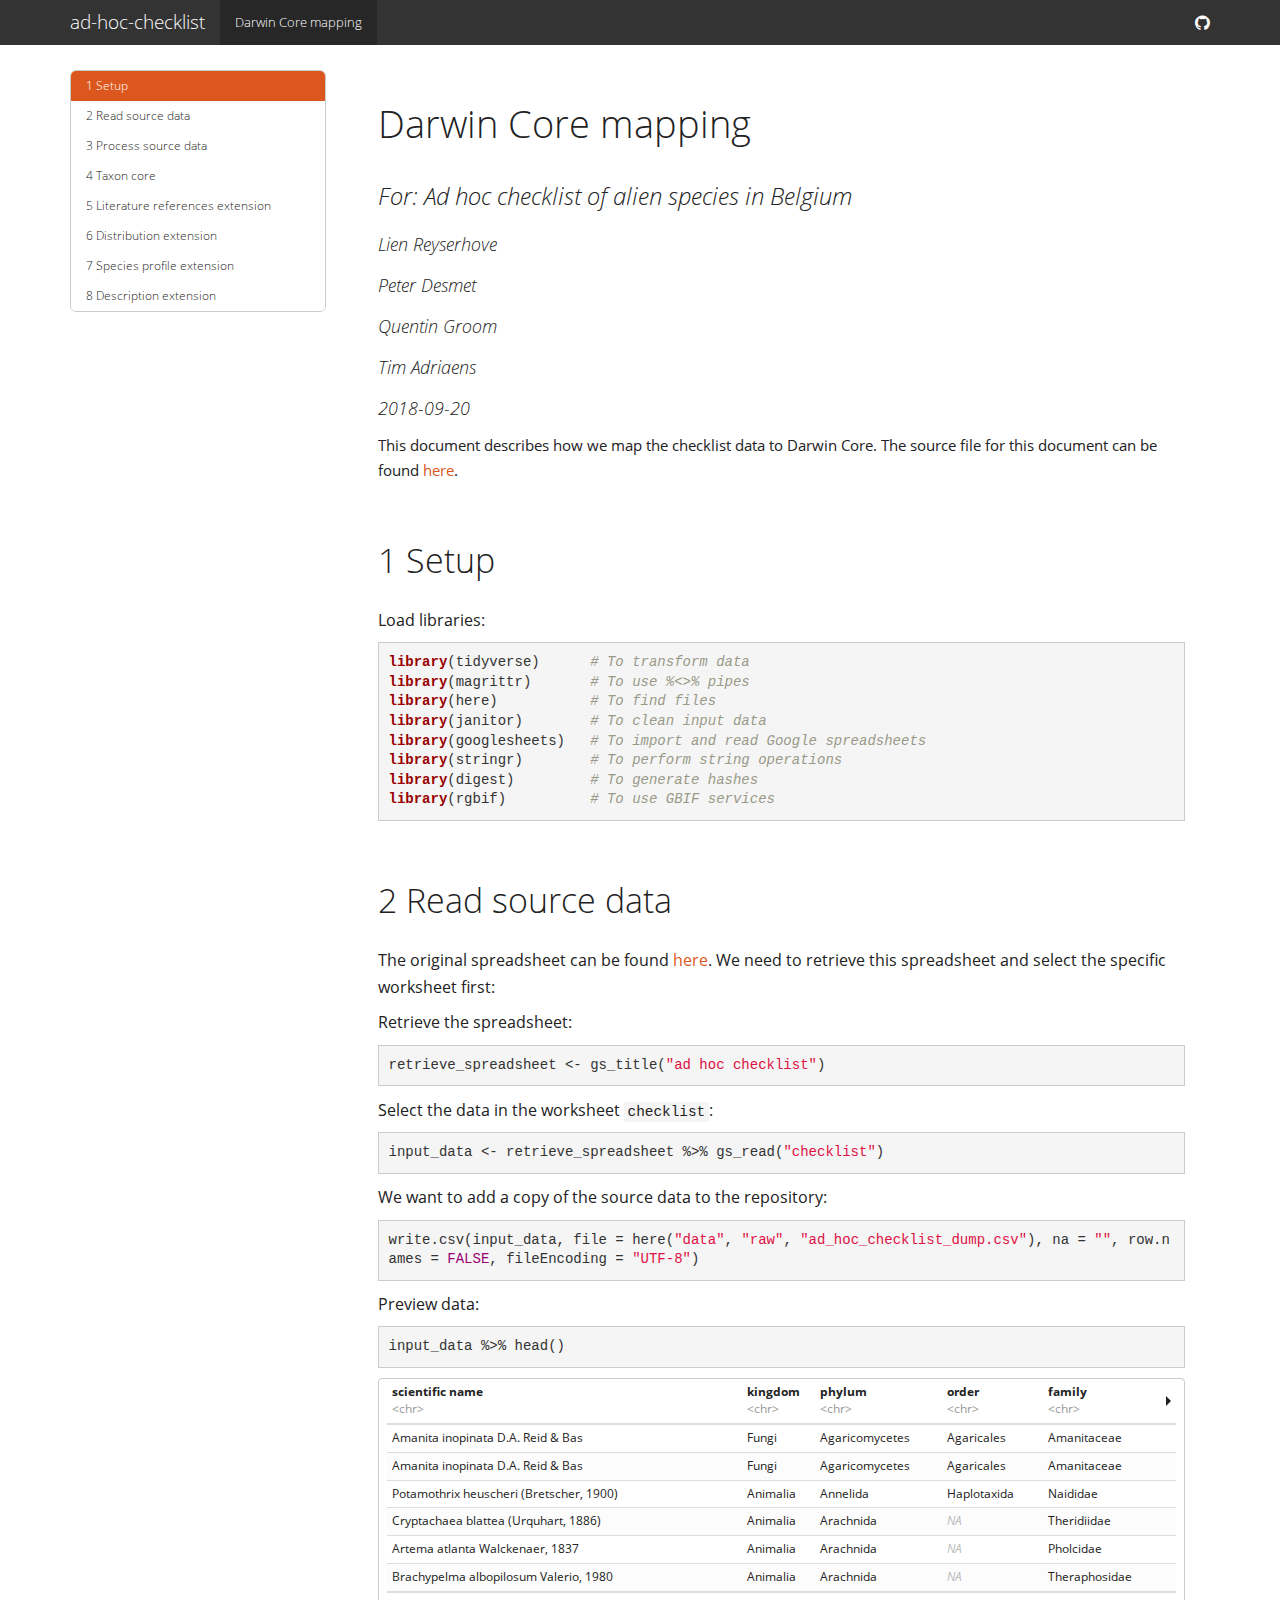
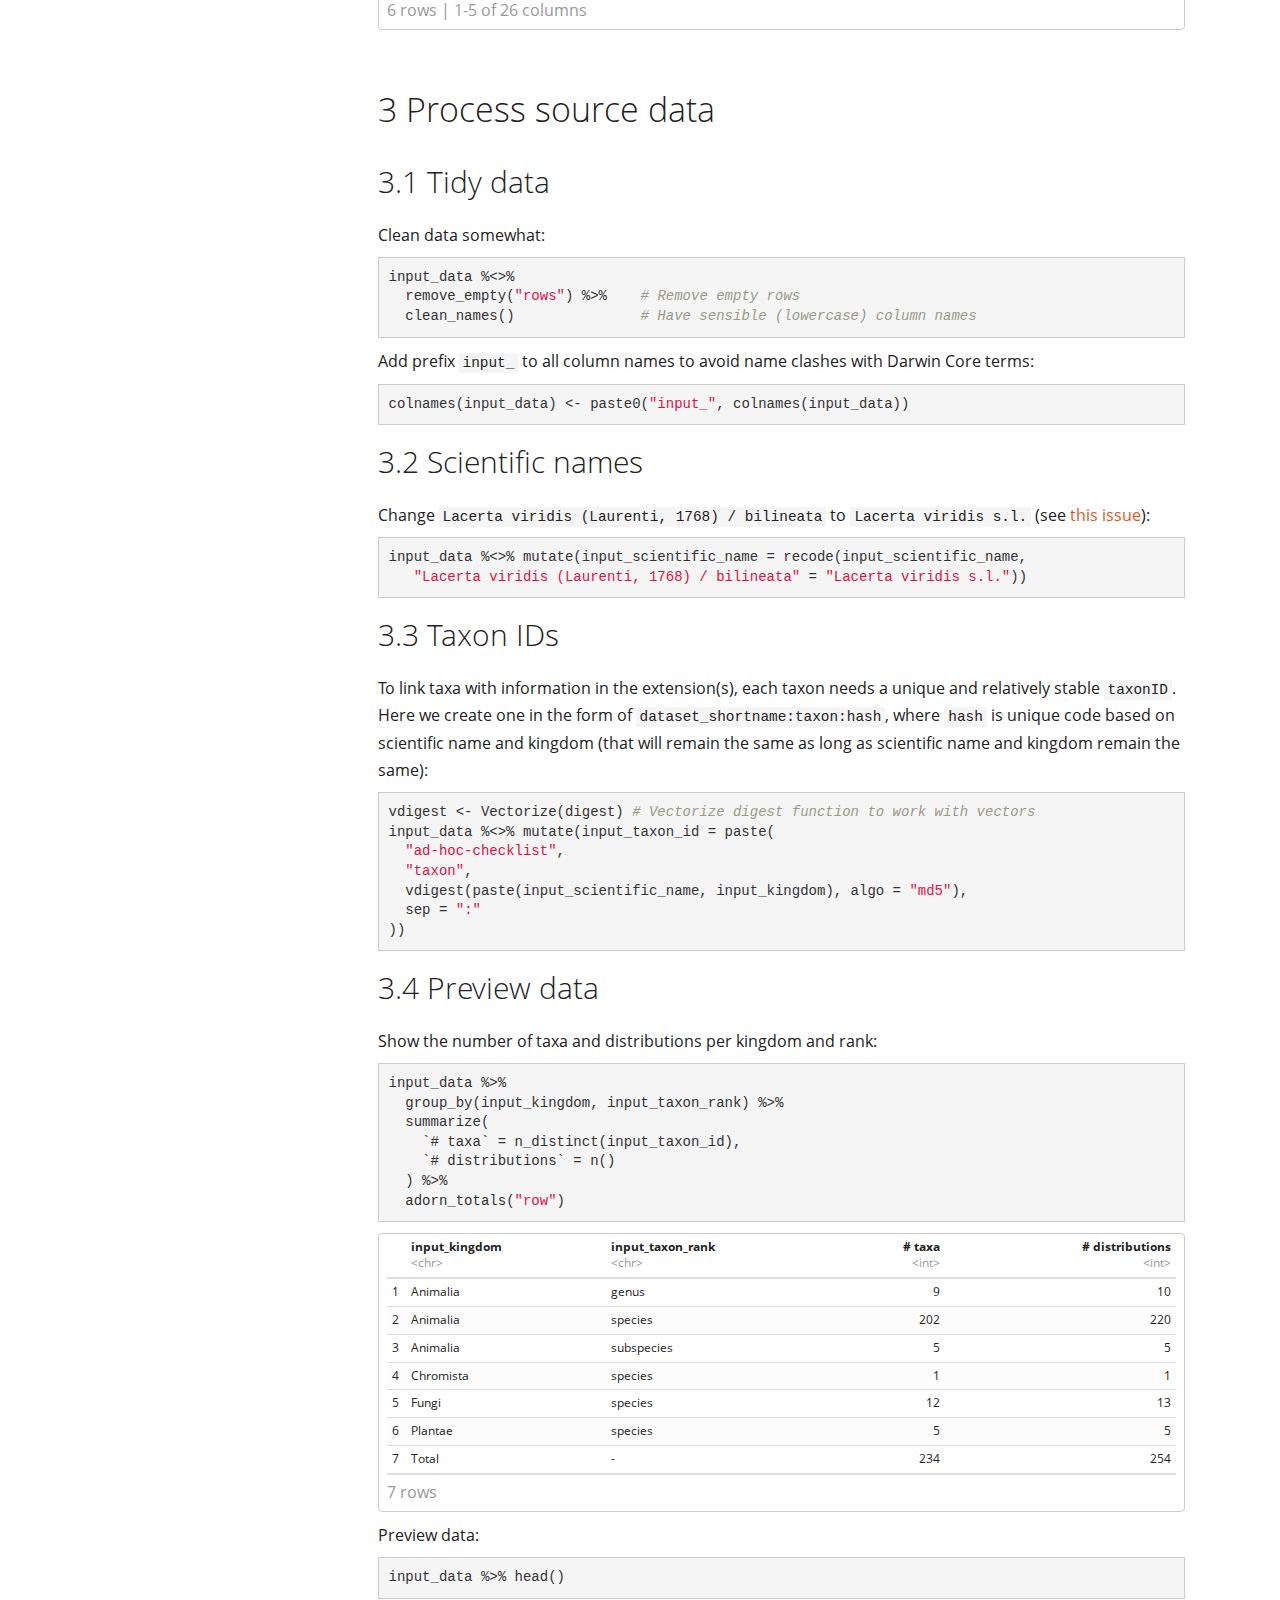
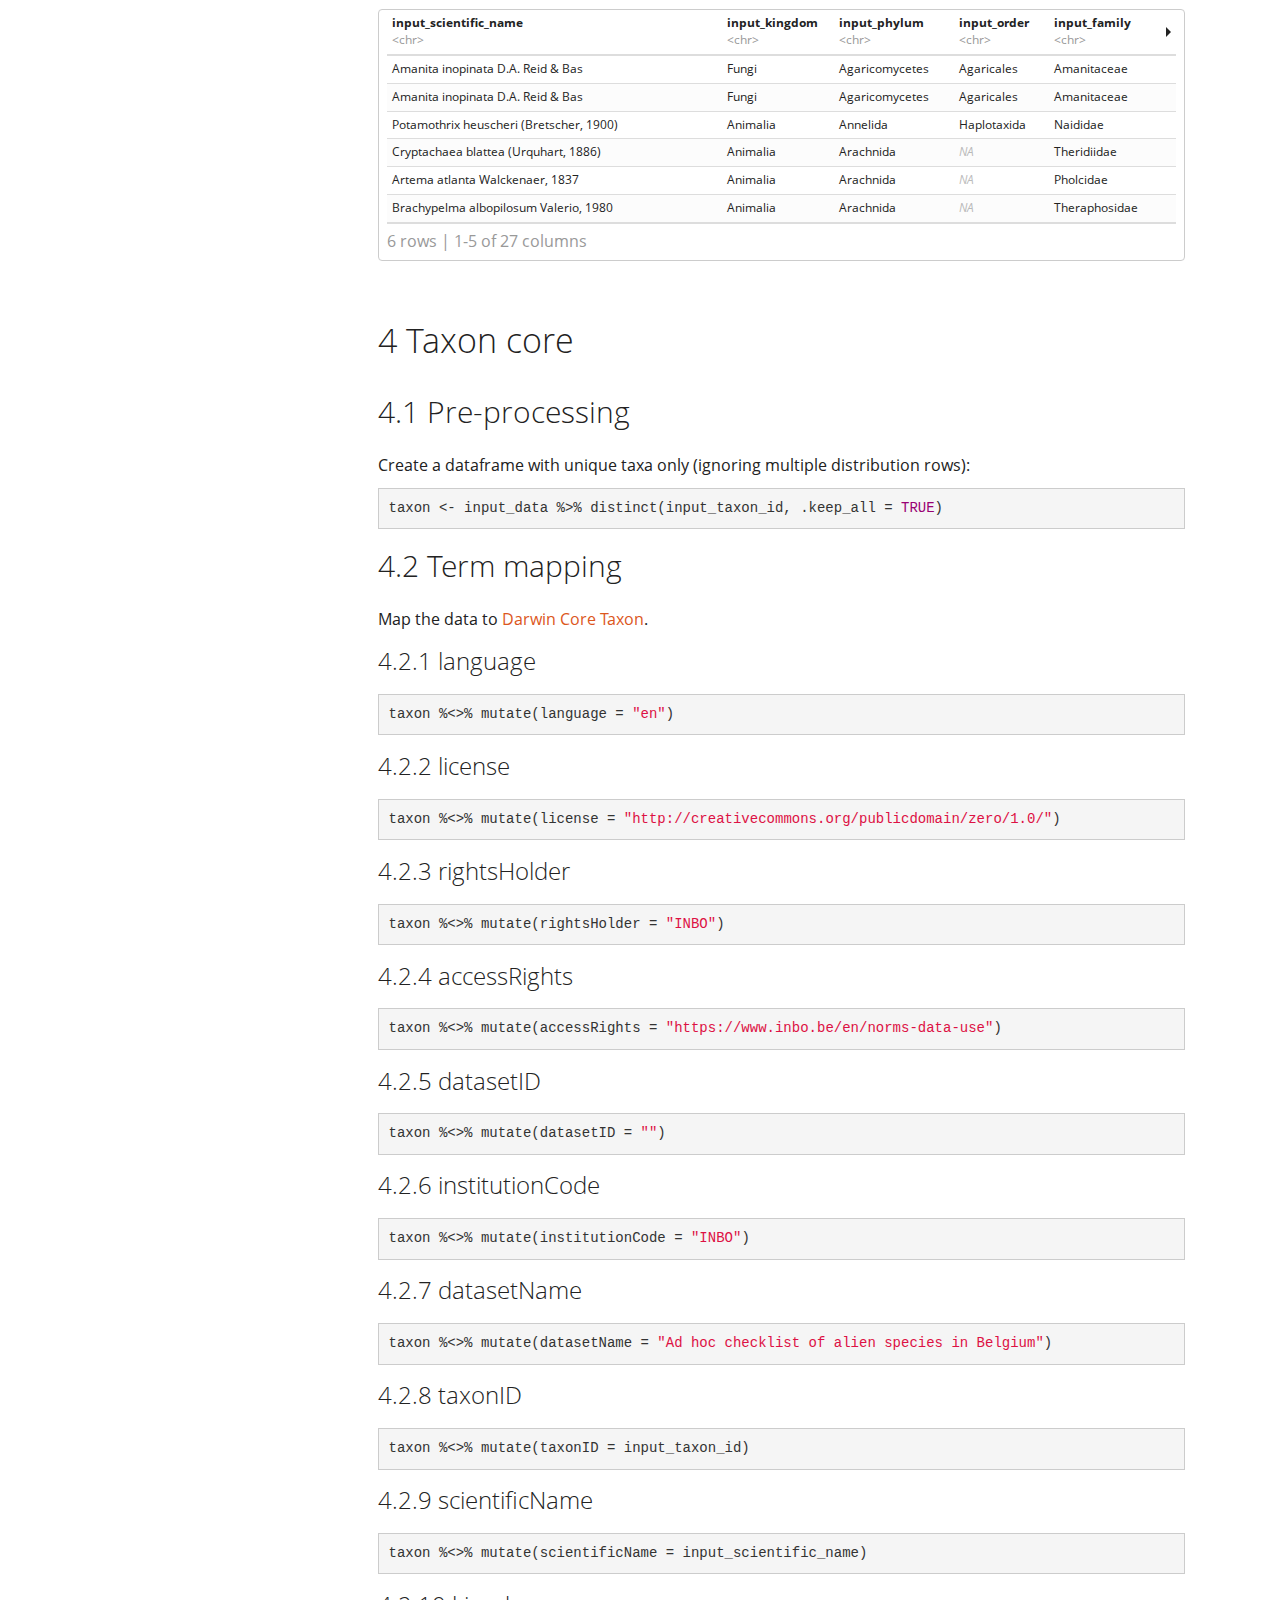
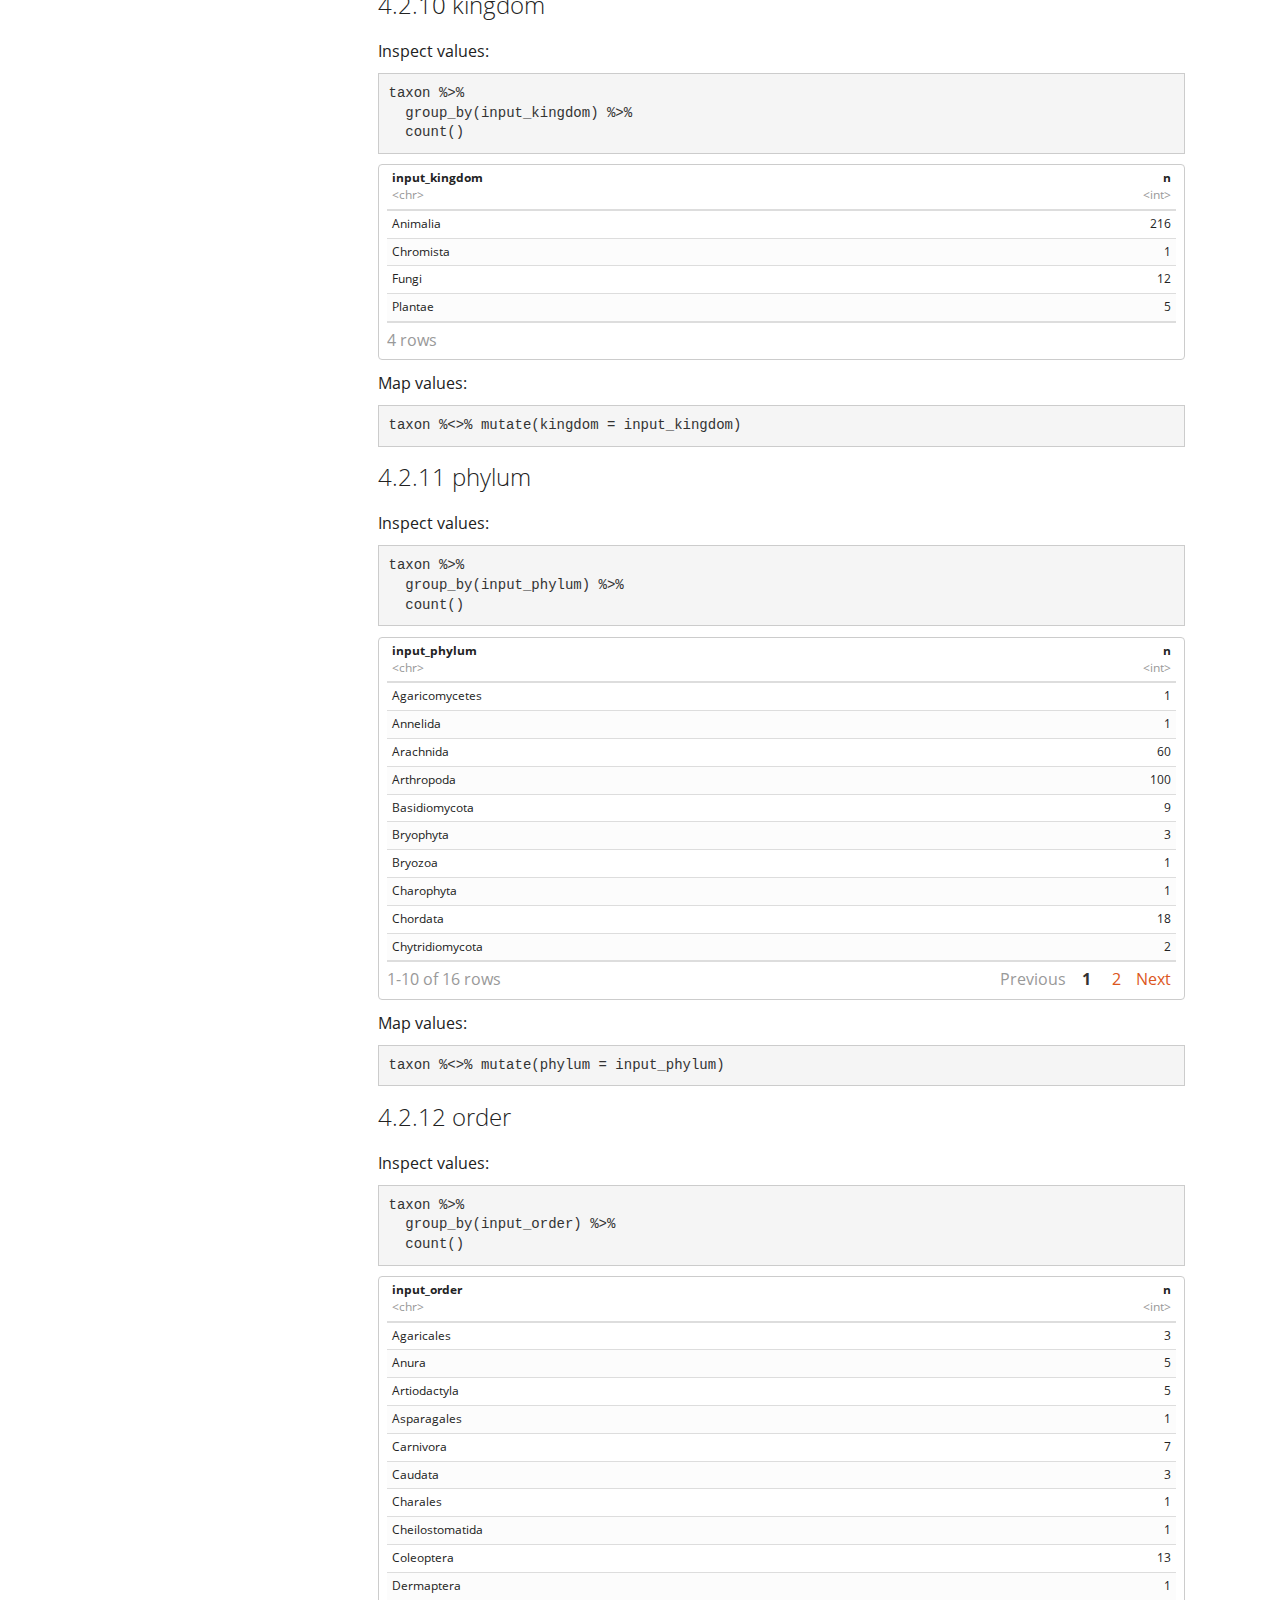
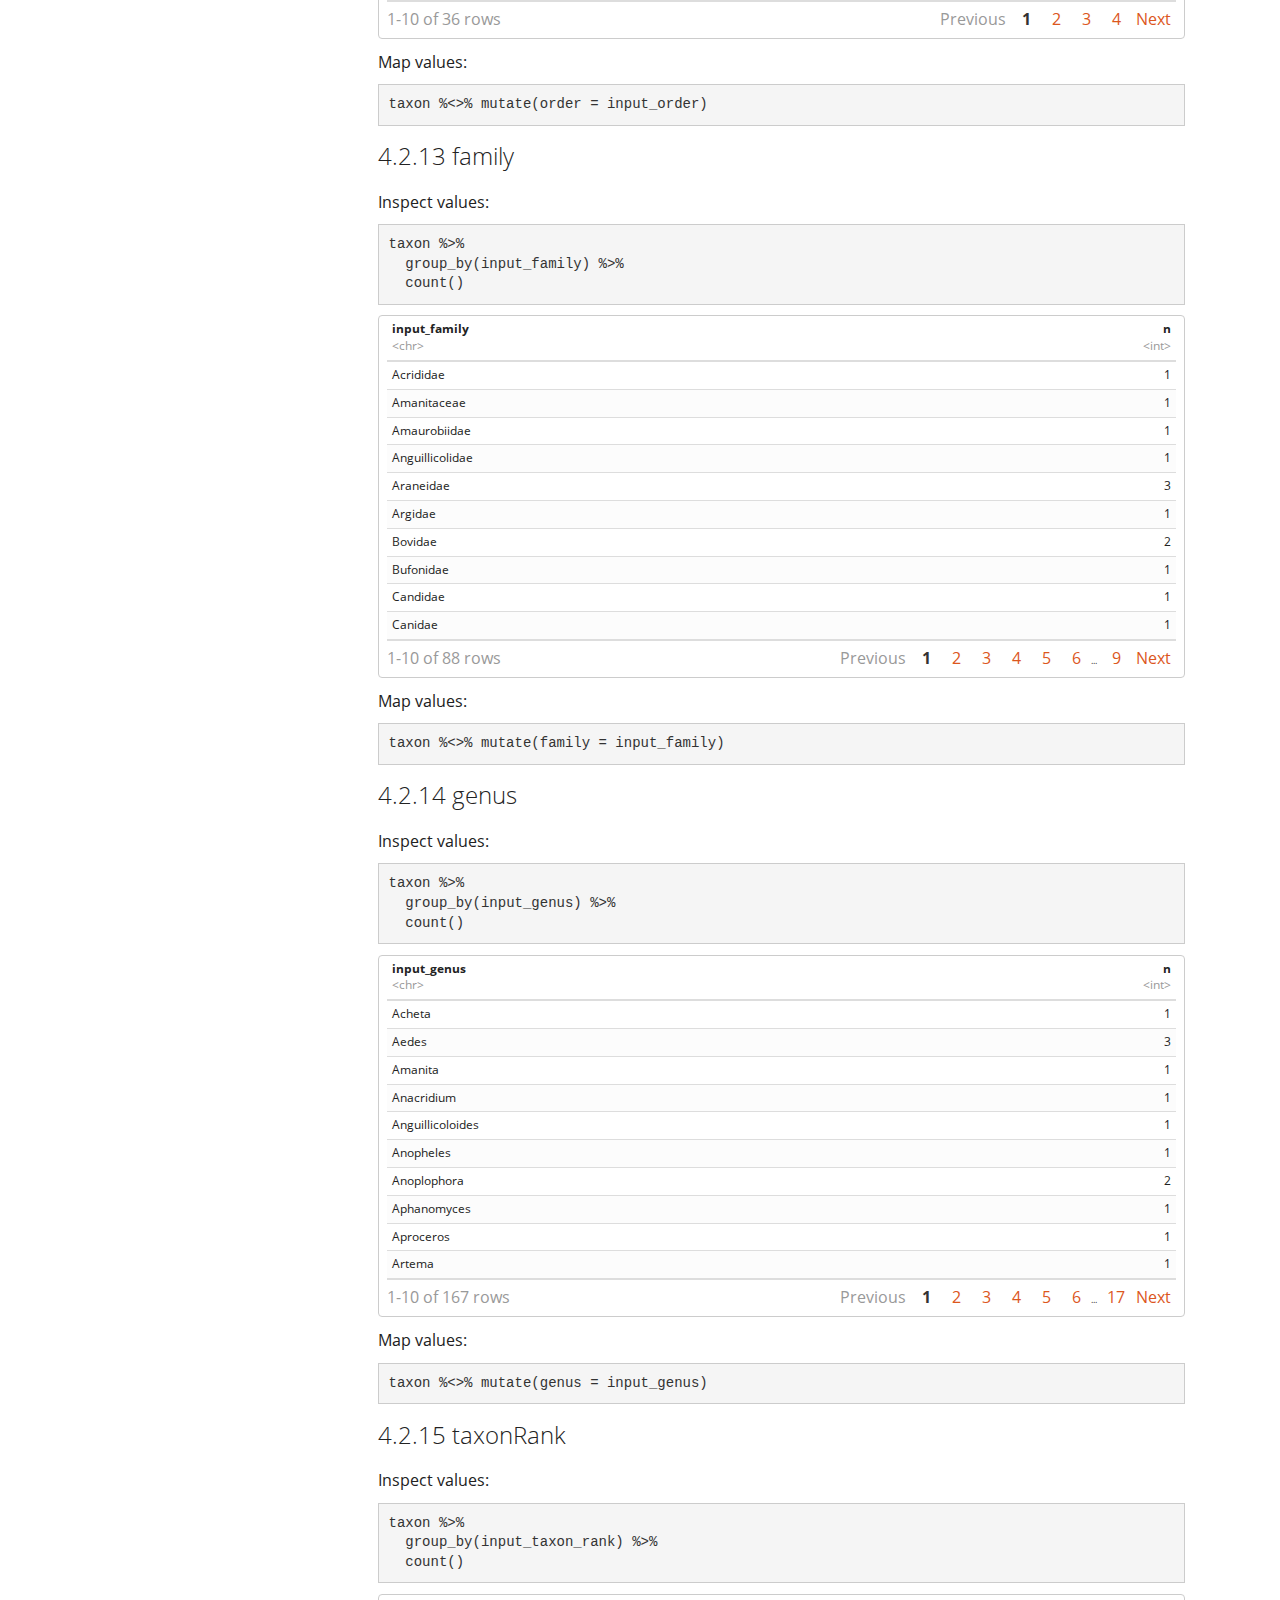
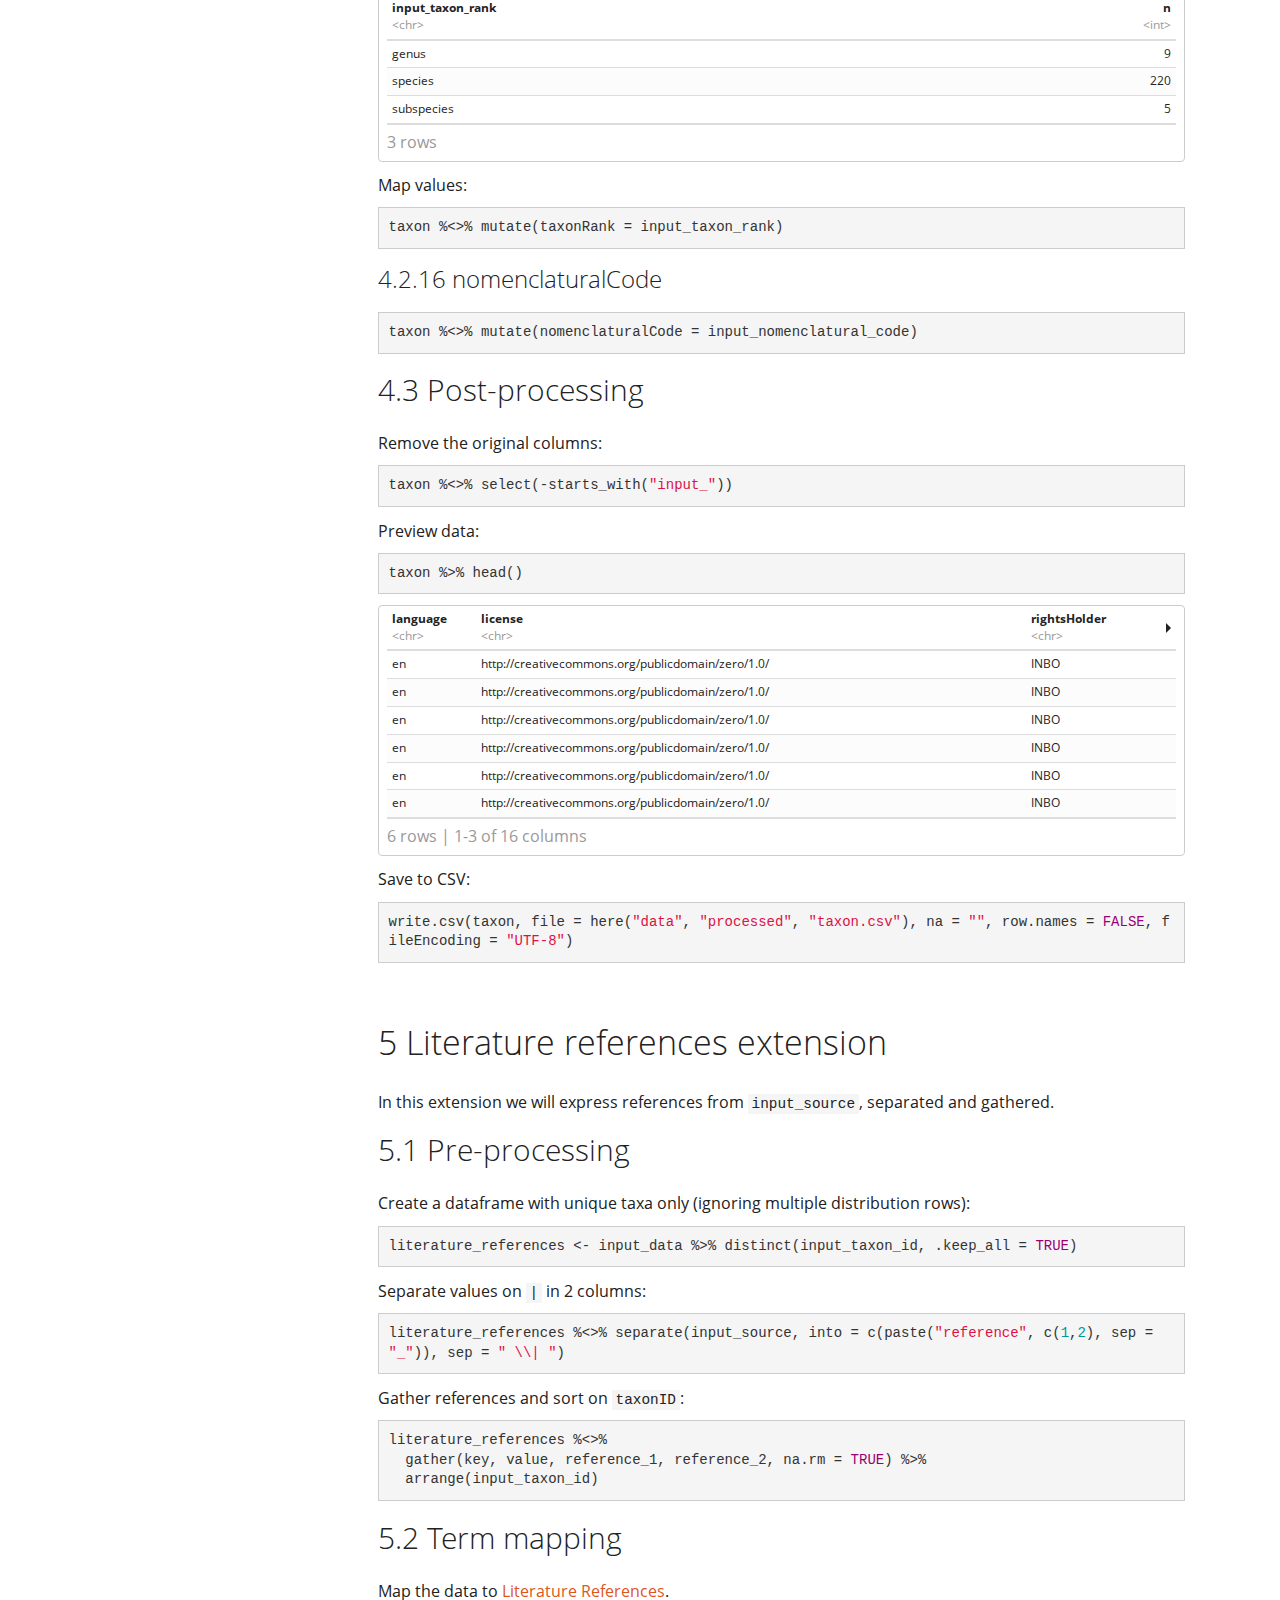
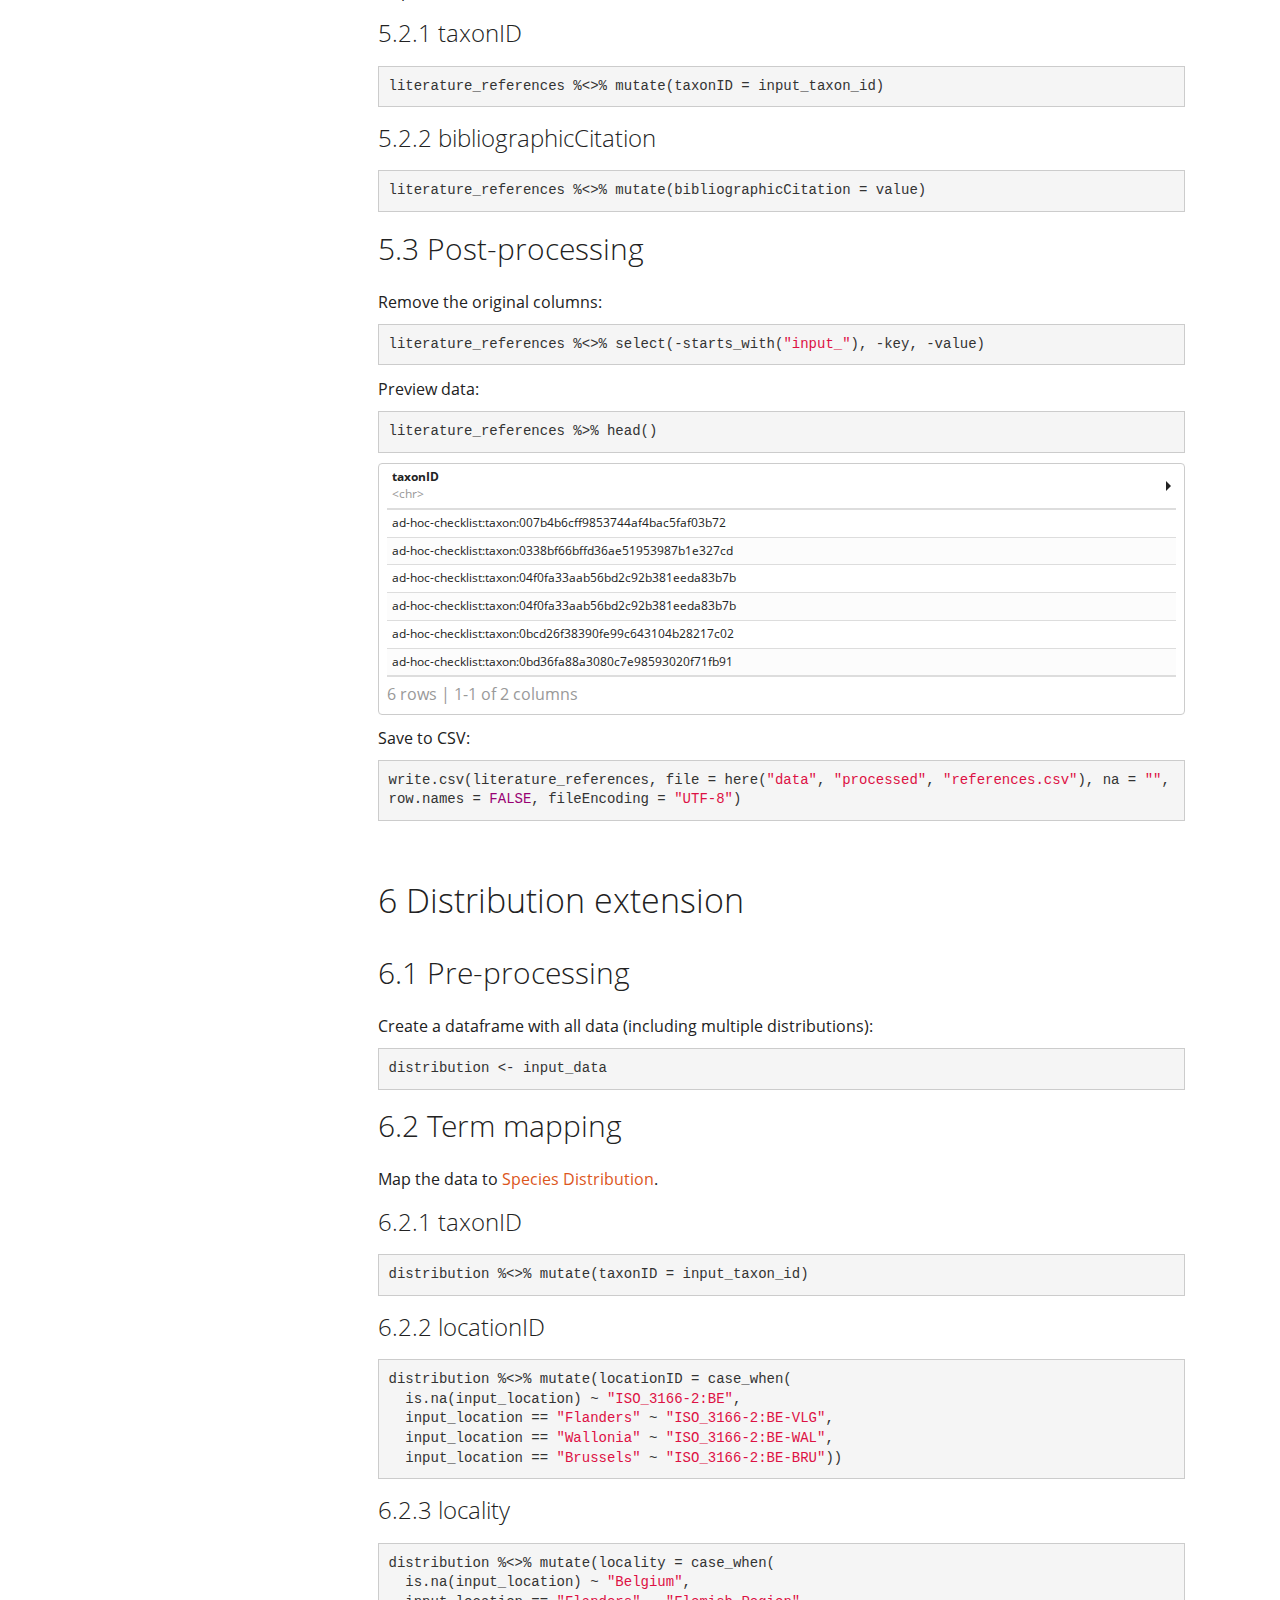
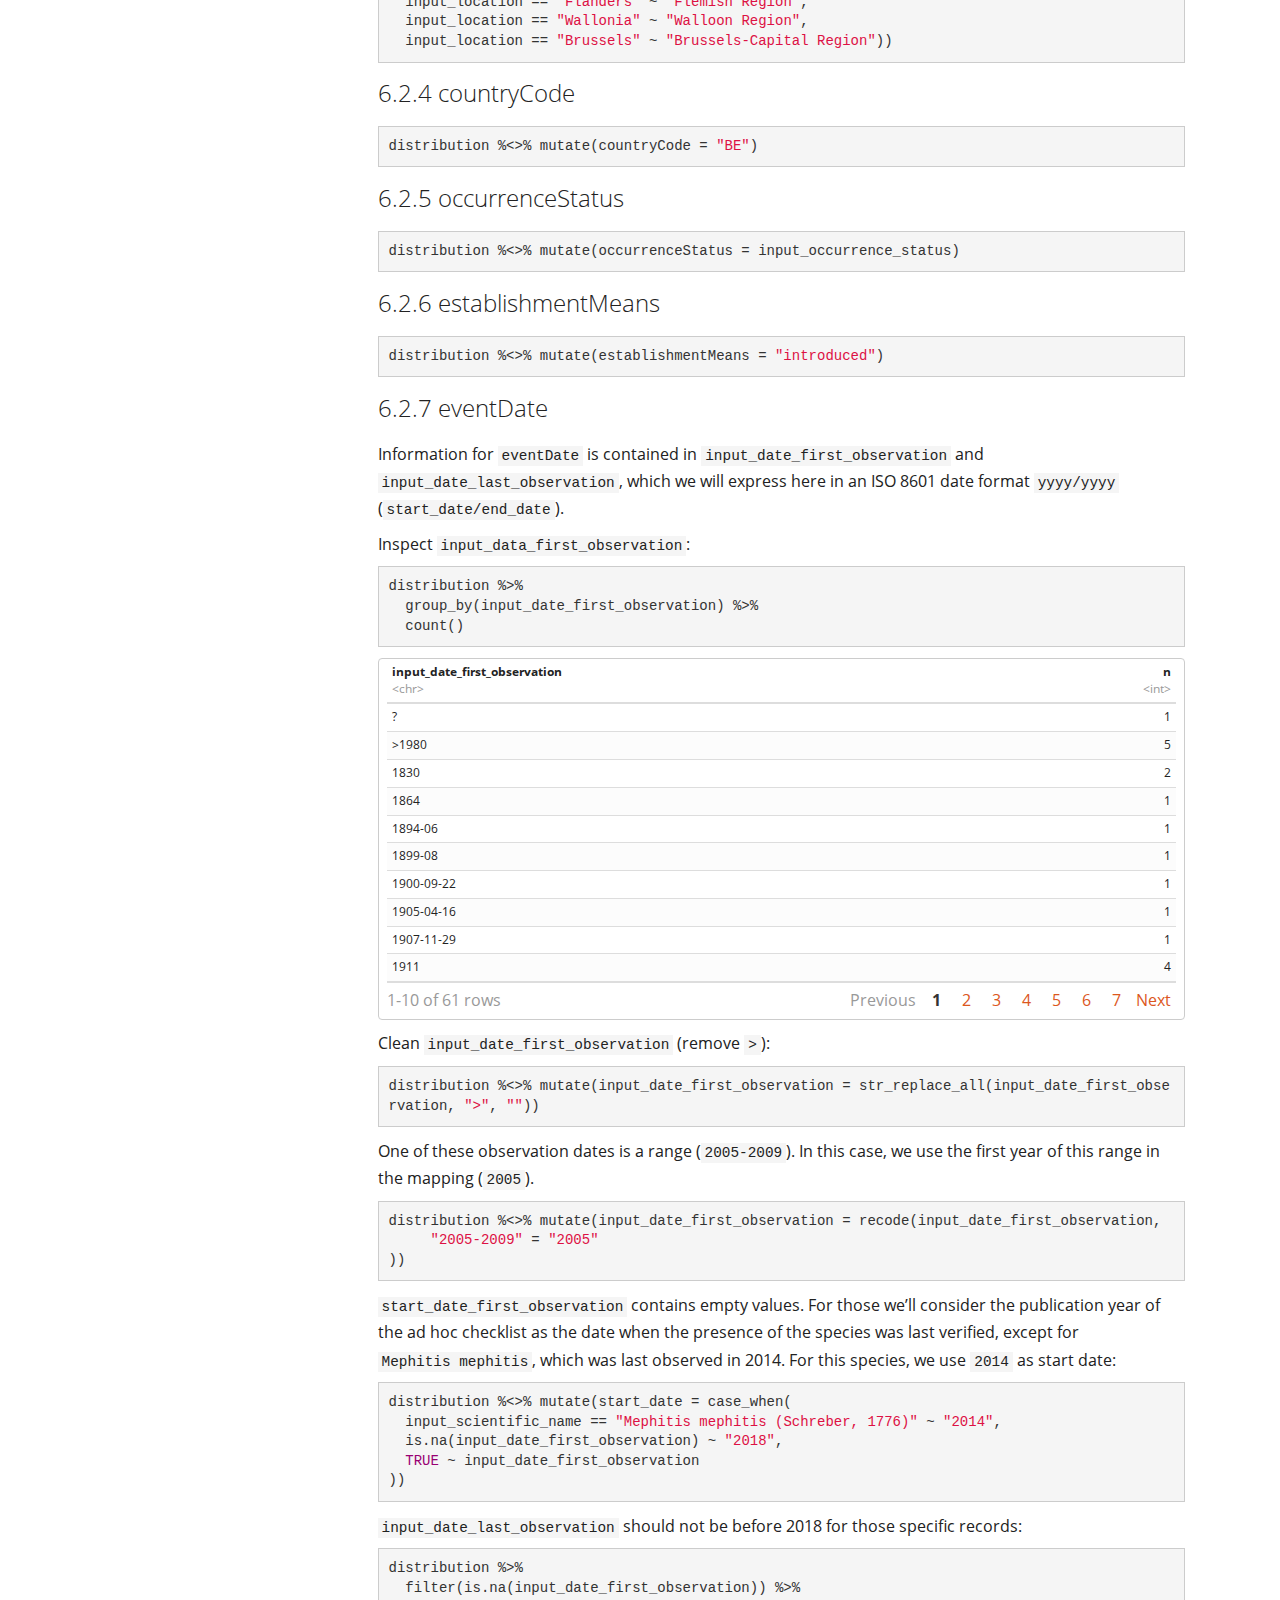
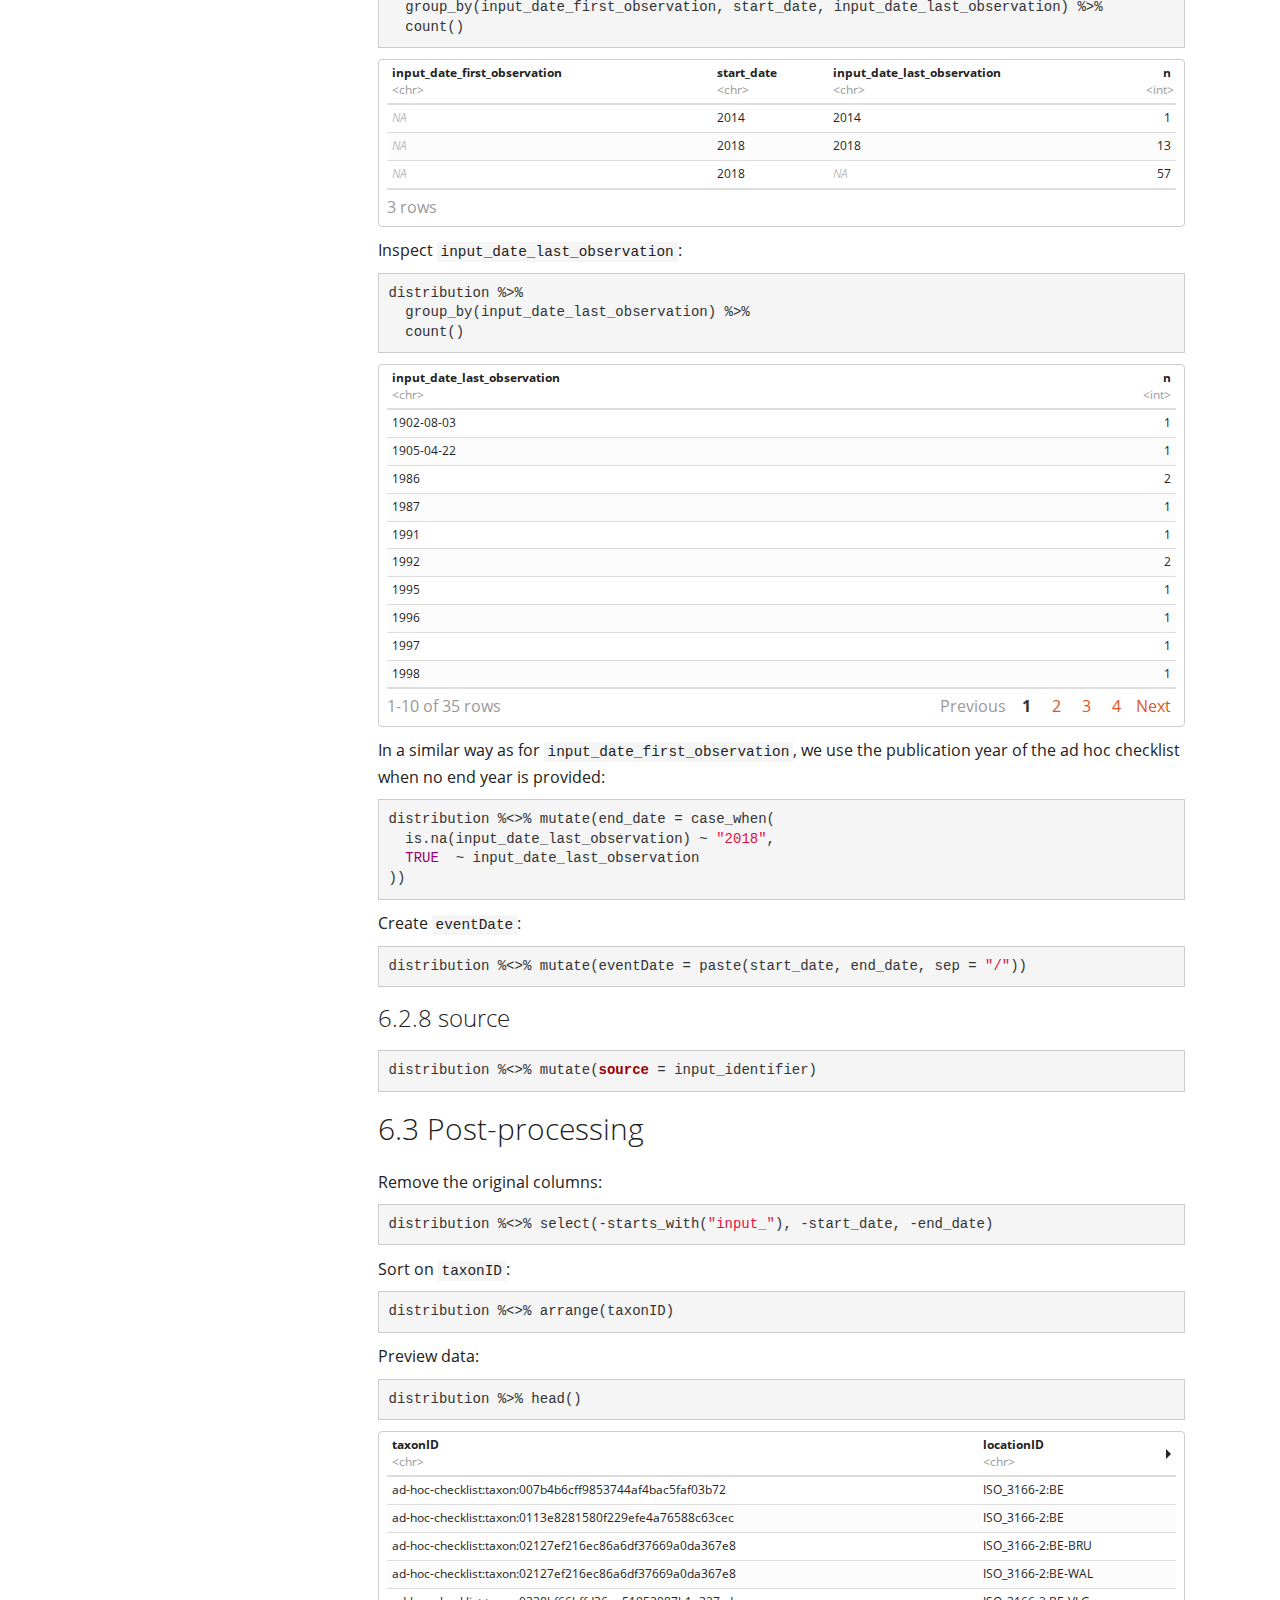
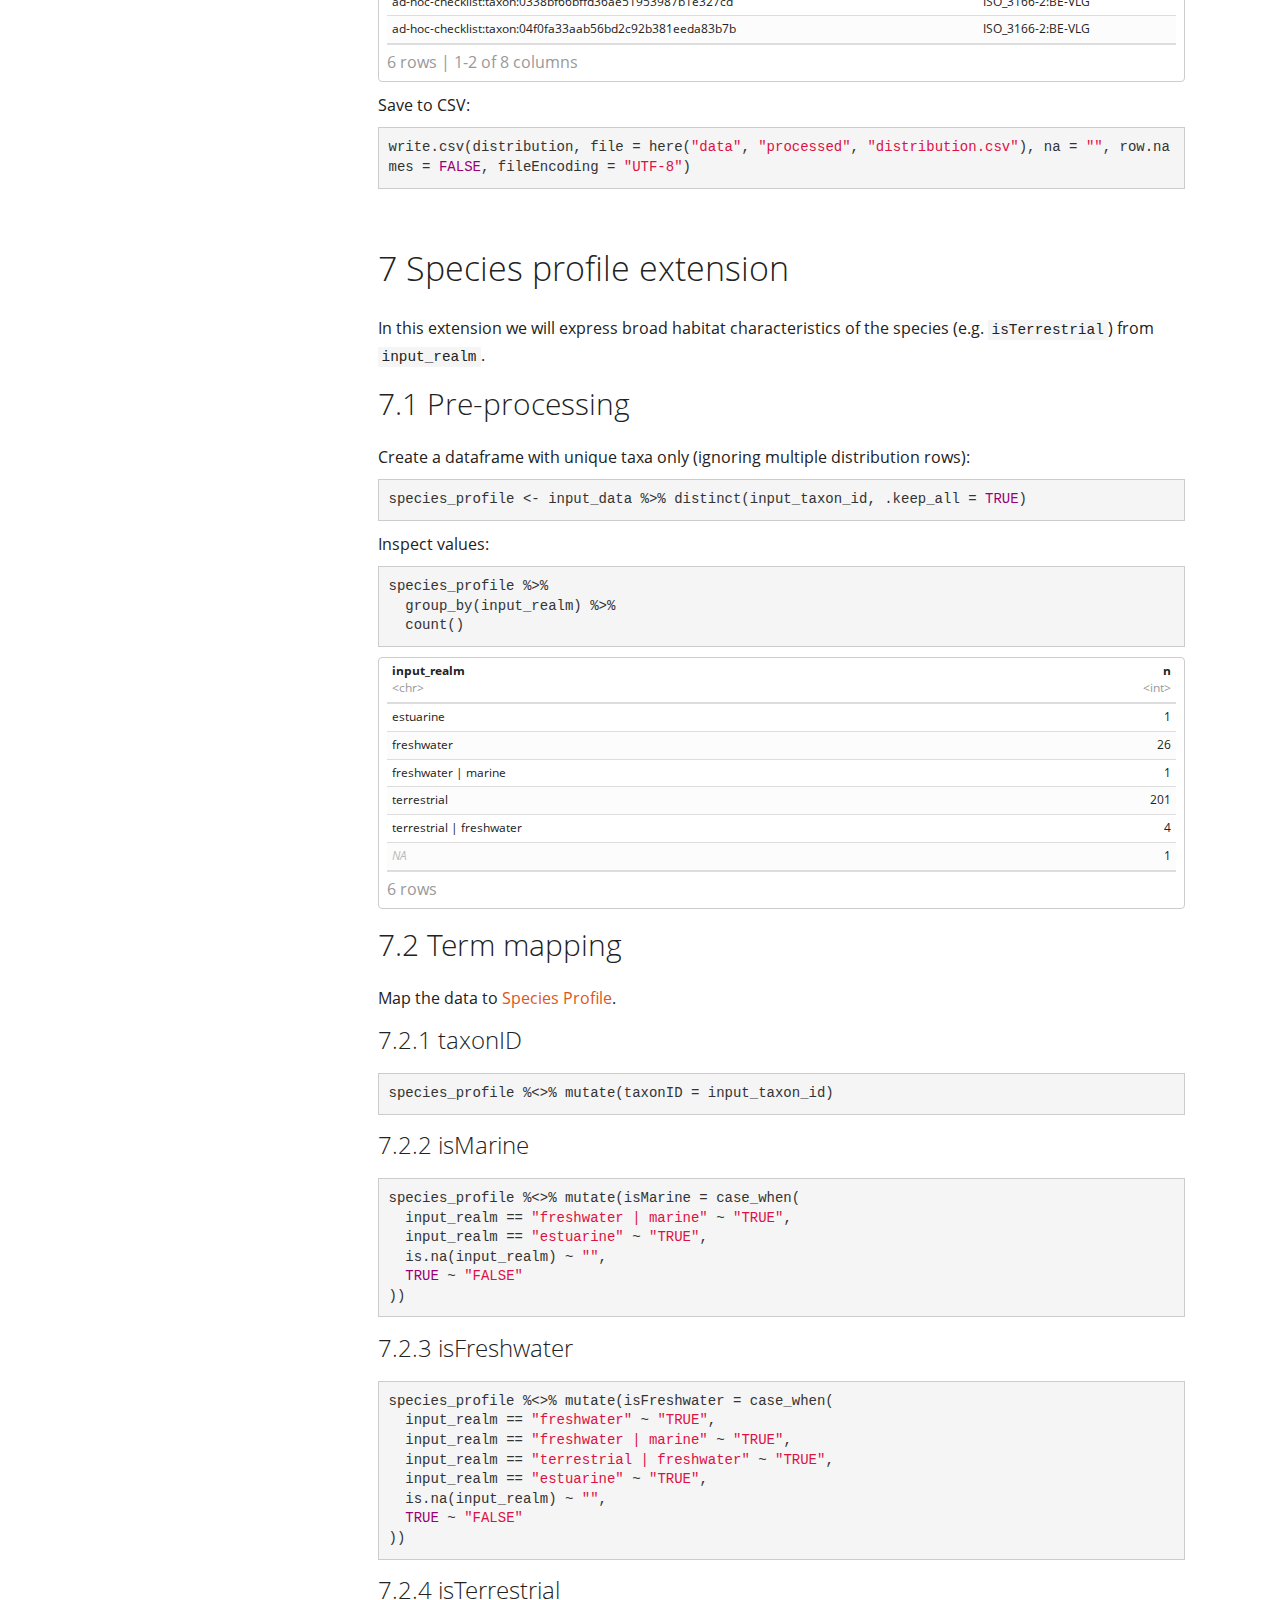
==== docs/dwc_mapping.html @ 37e963a2 "Create site" ====
<!DOCTYPE html>

<html xmlns="http://www.w3.org/1999/xhtml">

<head>

<meta charset="utf-8" />
<meta http-equiv="Content-Type" content="text/html; charset=utf-8" />
<meta name="generator" content="pandoc" />


<meta name="author" content="Lien Reyserhove" />
<meta name="author" content="Peter Desmet" />
<meta name="author" content="Quentin Groom" />
<meta name="author" content="Tim Adriaens" />

<meta name="date" content="2018-09-20" />

<title>Darwin Core mapping</title>

<script src="site_libs/jquery-1.11.3/jquery.min.js"></script>
<meta name="viewport" content="width=device-width, initial-scale=1" />
<link href="site_libs/bootstrap-3.3.5/css/yeti.min.css" rel="stylesheet" />
<script src="site_libs/bootstrap-3.3.5/js/bootstrap.min.js"></script>
<script src="site_libs/bootstrap-3.3.5/shim/html5shiv.min.js"></script>
<script src="site_libs/bootstrap-3.3.5/shim/respond.min.js"></script>
<script src="site_libs/jqueryui-1.11.4/jquery-ui.min.js"></script>
<link href="site_libs/tocify-1.9.1/jquery.tocify.css" rel="stylesheet" />
<script src="site_libs/tocify-1.9.1/jquery.tocify.js"></script>
<script src="site_libs/navigation-1.1/tabsets.js"></script>
<link href="site_libs/highlightjs-9.12.0/default.css" rel="stylesheet" />
<script src="site_libs/highlightjs-9.12.0/highlight.js"></script>
<link href="site_libs/pagedtable-1.1/css/pagedtable.css" rel="stylesheet" />
<script src="site_libs/pagedtable-1.1/js/pagedtable.js"></script>
<link href="site_libs/font-awesome-4.5.0/css/font-awesome.min.css" rel="stylesheet" />

<style type="text/css">code{white-space: pre;}</style>
<style type="text/css">
  pre:not([class]) {
    background-color: white;
  }
</style>
<script type="text/javascript">
if (window.hljs) {
  hljs.configure({languages: []});
  hljs.initHighlightingOnLoad();
  if (document.readyState && document.readyState === "complete") {
    window.setTimeout(function() { hljs.initHighlighting(); }, 0);
  }
}
</script>



<style type="text/css">
h1 {
  font-size: 34px;
}
h1.title {
  font-size: 38px;
}
h2 {
  font-size: 30px;
}
h3 {
  font-size: 24px;
}
h4 {
  font-size: 18px;
}
h5 {
  font-size: 16px;
}
h6 {
  font-size: 12px;
}
.table th:not([align]) {
  text-align: left;
}
</style>

<link rel="stylesheet" href="static/css/trias.css" type="text/css" />

</head>

<body>

<style type = "text/css">
.main-container {
  max-width: 940px;
  margin-left: auto;
  margin-right: auto;
}
code {
  color: inherit;
  background-color: rgba(0, 0, 0, 0.04);
}
img {
  max-width:100%;
  height: auto;
}
.tabbed-pane {
  padding-top: 12px;
}
button.code-folding-btn:focus {
  outline: none;
}
</style>


<style type="text/css">
/* padding for bootstrap navbar */
body {
  padding-top: 45px;
  padding-bottom: 40px;
}
/* offset scroll position for anchor links (for fixed navbar)  */
.section h1 {
  padding-top: 50px;
  margin-top: -50px;
}

.section h2 {
  padding-top: 50px;
  margin-top: -50px;
}
.section h3 {
  padding-top: 50px;
  margin-top: -50px;
}
.section h4 {
  padding-top: 50px;
  margin-top: -50px;
}
.section h5 {
  padding-top: 50px;
  margin-top: -50px;
}
.section h6 {
  padding-top: 50px;
  margin-top: -50px;
}
</style>

<script>
// manage active state of menu based on current page
$(document).ready(function () {
  // active menu anchor
  href = window.location.pathname
  href = href.substr(href.lastIndexOf('/') + 1)
  if (href === "")
    href = "index.html";
  var menuAnchor = $('a[href="' + href + '"]');

  // mark it active
  menuAnchor.parent().addClass('active');

  // if it's got a parent navbar menu mark it active as well
  menuAnchor.closest('li.dropdown').addClass('active');
});
</script>


<div class="container-fluid main-container">

<!-- tabsets -->
<script>
$(document).ready(function () {
  window.buildTabsets("TOC");
});
</script>

<!-- code folding -->




<script>
$(document).ready(function ()  {

    // move toc-ignore selectors from section div to header
    $('div.section.toc-ignore')
        .removeClass('toc-ignore')
        .children('h1,h2,h3,h4,h5').addClass('toc-ignore');

    // establish options
    var options = {
      selectors: "h1,h2,h3",
      theme: "bootstrap3",
      context: '.toc-content',
      hashGenerator: function (text) {
        return text.replace(/[.\\/?&!#<>]/g, '').replace(/\s/g, '_').toLowerCase();
      },
      ignoreSelector: ".toc-ignore",
      scrollTo: 0
    };
    options.showAndHide = true;
    options.smoothScroll = true;

    // tocify
    var toc = $("#TOC").tocify(options).data("toc-tocify");
});
</script>

<style type="text/css">

#TOC {
  margin: 25px 0px 20px 0px;
}
@media (max-width: 768px) {
#TOC {
  position: relative;
  width: 100%;
}
}


.toc-content {
  padding-left: 30px;
  padding-right: 40px;
}

div.main-container {
  max-width: 1200px;
}

div.tocify {
  width: 20%;
  max-width: 260px;
  max-height: 85%;
}

@media (min-width: 768px) and (max-width: 991px) {
  div.tocify {
    width: 25%;
  }
}

@media (max-width: 767px) {
  div.tocify {
    width: 100%;
    max-width: none;
  }
}

.tocify ul, .tocify li {
  line-height: 20px;
}

.tocify-subheader .tocify-item {
  font-size: 0.90em;
  padding-left: 25px;
  text-indent: 0;
}

.tocify .list-group-item {
  border-radius: 0px;
}


</style>

<!-- setup 3col/9col grid for toc_float and main content  -->
<div class="row-fluid">
<div class="col-xs-12 col-sm-4 col-md-3">
<div id="TOC" class="tocify">
</div>
</div>

<div class="toc-content col-xs-12 col-sm-8 col-md-9">




<div class="navbar navbar-default  navbar-fixed-top" role="navigation">
  <div class="container">
    <div class="navbar-header">
      <button type="button" class="navbar-toggle collapsed" data-toggle="collapse" data-target="#navbar">
        <span class="icon-bar"></span>
        <span class="icon-bar"></span>
        <span class="icon-bar"></span>
      </button>
      <a class="navbar-brand" href="index.html">ad-hoc-checklist</a>
    </div>
    <div id="navbar" class="navbar-collapse collapse">
      <ul class="nav navbar-nav">
        <li>
  <a href="dwc_mapping.html">Darwin Core mapping</a>
</li>
      </ul>
      <ul class="nav navbar-nav navbar-right">
        <li>
  <a href="https://github.com/trias-project/ad-hoc-checklist">
    <span class="fa fa-github fa-lg"></span>
     
  </a>
</li>
      </ul>
    </div><!--/.nav-collapse -->
  </div><!--/.container -->
</div><!--/.navbar -->

<div class="fluid-row" id="header">



<h1 class="title toc-ignore">Darwin Core mapping</h1>
<h3 class="subtitle"><em>For: Ad hoc checklist of alien species in Belgium</em></h3>
<h4 class="author"><em>Lien Reyserhove</em></h4>
<h4 class="author"><em>Peter Desmet</em></h4>
<h4 class="author"><em>Quentin Groom</em></h4>
<h4 class="author"><em>Tim Adriaens</em></h4>
<h4 class="date"><em>2018-09-20</em></h4>

</div>


<p>This document describes how we map the checklist data to Darwin Core. The source file for this document can be found <a href="https://github.com/trias-project/ad-hoc-checklist/blob/master/src/dwc_mapping.Rmd">here</a>.</p>
<div id="setup" class="section level1">
<h1><span class="header-section-number">1</span> Setup</h1>
<p>Load libraries:</p>
<pre class="r"><code>library(tidyverse)      # To transform data
library(magrittr)       # To use %&lt;&gt;% pipes
library(here)           # To find files
library(janitor)        # To clean input data
library(googlesheets)   # To import and read Google spreadsheets 
library(stringr)        # To perform string operations
library(digest)         # To generate hashes
library(rgbif)          # To use GBIF services</code></pre>
</div>
<div id="read-source-data" class="section level1">
<h1><span class="header-section-number">2</span> Read source data</h1>
<p>The original spreadsheet can be found <a href="https://docs.google.com/spreadsheets/d/1LeXXbry2ArK2rngsmFjz_xErwE1KwQ8ujtvHNmTVA6E/edit#gid=0">here</a>. We need to retrieve this spreadsheet and select the specific worksheet first:</p>
<p>Retrieve the spreadsheet:</p>
<pre class="r"><code>retrieve_spreadsheet &lt;- gs_title(&quot;ad hoc checklist&quot;)</code></pre>
<p>Select the data in the worksheet <code>checklist</code>:</p>
<pre class="r"><code>input_data &lt;- retrieve_spreadsheet %&gt;% gs_read(&quot;checklist&quot;)</code></pre>
<p>We want to add a copy of the source data to the repository:</p>
<pre class="r"><code>write.csv(input_data, file = here(&quot;data&quot;, &quot;raw&quot;, &quot;ad_hoc_checklist_dump.csv&quot;), na = &quot;&quot;, row.names = FALSE, fileEncoding = &quot;UTF-8&quot;)</code></pre>
<p>Preview data:</p>
<pre class="r"><code>input_data %&gt;% head()</code></pre>
<div data-pagedtable="false">
<script data-pagedtable-source type="application/json">
{"columns":[{"label":["scientific name"],"name":[1],"type":["chr"],"align":["left"]},{"label":["kingdom"],"name":[2],"type":["chr"],"align":["left"]},{"label":["phylum"],"name":[3],"type":["chr"],"align":["left"]},{"label":["order"],"name":[4],"type":["chr"],"align":["left"]},{"label":["family"],"name":[5],"type":["chr"],"align":["left"]},{"label":["genus"],"name":[6],"type":["chr"],"align":["left"]},{"label":["taxon rank"],"name":[7],"type":["chr"],"align":["left"]},{"label":["nomenclatural code"],"name":[8],"type":["chr"],"align":["left"]},{"label":["location"],"name":[9],"type":["chr"],"align":["left"]},{"label":["native range"],"name":[10],"type":["chr"],"align":["left"]},{"label":["country"],"name":[11],"type":["chr"],"align":["left"]},{"label":["occurrence status"],"name":[12],"type":["chr"],"align":["left"]},{"label":["date first observation"],"name":[13],"type":["chr"],"align":["left"]},{"label":["date last observation"],"name":[14],"type":["chr"],"align":["left"]},{"label":["degree of establishment"],"name":[15],"type":["chr"],"align":["left"]},{"label":["introduction pathway"],"name":[16],"type":["chr"],"align":["left"]},{"label":["realm"],"name":[17],"type":["chr"],"align":["left"]},{"label":["source"],"name":[18],"type":["chr"],"align":["left"]},{"label":["identifier"],"name":[19],"type":["chr"],"align":["left"]},{"label":["host"],"name":[20],"type":["chr"],"align":["left"]},{"label":["abundance"],"name":[21],"type":["chr"],"align":["left"]},{"label":["threat status"],"name":[22],"type":["lgl"],"align":["right"]},{"label":["remarks"],"name":[23],"type":["chr"],"align":["left"]},{"label":["date added"],"name":[24],"type":["date"],"align":["right"]},{"label":["added by"],"name":[25],"type":["chr"],"align":["left"]},{"label":["verified by"],"name":[26],"type":["chr"],"align":["left"]}],"data":[{"1":"Amanita inopinata D.A. Reid & Bas","2":"Fungi","3":"Agaricomycetes","4":"Agaricales","5":"Amanitaceae","6":"Amanita","7":"species","8":"ICN","9":"Flanders","10":"New Zealand","11":"Belgium","12":"present","13":"2008","14":"2012","15":"reproducing","16":"NA","17":"terrestrial","18":"Fraiture A, Di Giangregorio M (2013) Amanita inopinata, its ecology and expansion in Europe. Cryptogamie, Mycology 34: 211-222. https://doi.org/10.7872/crym.v34.iss2.2013.211","19":"https://doi.org/10.7872/crym.v34.iss2.2013.211","20":"NA","21":"rare","22":"NA","23":"NA","24":"2018-04-24","25":"Quentin Groom","26":"NA"},{"1":"Amanita inopinata D.A. Reid & Bas","2":"Fungi","3":"Agaricomycetes","4":"Agaricales","5":"Amanitaceae","6":"Amanita","7":"species","8":"ICN","9":"Wallonia","10":"New Zealand","11":"Belgium","12":"present","13":"2012","14":"NA","15":"reproducing","16":"NA","17":"terrestrial","18":"Fraiture A, Di Giangregorio M (2013) Amanita inopinata, its ecology and expansion in Europe. Cryptogamie, Mycology 34: 211-222. https://doi.org/10.7872/crym.v34.iss2.2013.211","19":"https://doi.org/10.7872/crym.v34.iss2.2013.211","20":"NA","21":"rare","22":"NA","23":"NA","24":"2018-04-24","25":"Quentin Groom","26":"NA"},{"1":"Potamothrix heuscheri (Bretscher, 1900)","2":"Animalia","3":"Annelida","4":"Haplotaxida","5":"Naididae","6":"Potamothrix","7":"species","8":"ICZN","9":"Flanders","10":"NA","11":"Belgium","12":"present","13":"NA","14":"NA","15":"established","16":"NA","17":"NA","18":"Jan Soors","19":"NA","20":"NA","21":"NA","22":"NA","23":"NA","24":"2018-04-17","25":"Tim Adriaens","26":"NA"},{"1":"Cryptachaea blattea (Urquhart, 1886)","2":"Animalia","3":"Arachnida","4":"NA","5":"Theridiidae","6":"Cryptachaea","7":"species","8":"ICZN","9":"Flanders","10":"Africa","11":"Belgium","12":"present","13":"2002","14":"2017","15":"reproducing","16":"NA","17":"terrestrial","18":"Vanuytven, H. 2004. Achaearanea acoreensis (Berland, 1932), een zuiderse immigrant (Araneae, Theridiidae). Nieuwsbrief van de Belgische Arachnologische Vereniging, 19(3):85-86.","19":"NA","20":"NA","21":"rare","22":"NA","23":"probably not viable outside the protected environment of heated greenhouses or other buildings","24":"2018-05-03","25":"Tim Adriaens","26":"Koen Van Keer"},{"1":"Artema atlanta Walckenaer, 1837","2":"Animalia","3":"Arachnida","4":"NA","5":"Pholcidae","6":"Artema","7":"species","8":"ICZN","9":"Flanders","10":"Northern Africa and Middle East","11":"Belgium","12":"present","13":"2001","14":"2001","15":"transported","16":"NA","17":"terrestrial","18":"Van Keer K. & Van Keer, J., 2001. Ingeburgerde exotische trilspinnen (Araneae: Pholcidae) in de Antwerpse haven en enkele algemene bedenkingen bij spinnenmigratie. Nieuwsbrief van de Belgische Arachnologische Vereniging, 16: 81-86.","19":"NA","20":"NA","21":"rare","22":"NA","23":"NA","24":"2018-05-03","25":"Tim Adriaens","26":"Koen Van Keer"},{"1":"Brachypelma albopilosum Valerio, 1980","2":"Animalia","3":"Arachnida","4":"NA","5":"Theraphosidae","6":"Brachypelma","7":"species","8":"ICZN","9":"Flanders","10":"Costa Rica","11":"Belgium","12":"present","13":"1986","14":"1986","15":"transported","16":"stowaway_container","17":"terrestrial","18":"Van Keer, K. 2007. Exotic spiders (Araneae): Verified reports from Belgium of imported species (1976-2006) and some notes on apparent neozoan invasive species. Nieuwsbrief van de Belgische Arachnologische Verereniging,. 22(2):45-54.","19":"NA","20":"NA","21":"rare","22":"NA","23":"with banana shipment to port of Antwerp","24":"2018-05-03","25":"Tim Adriaens","26":"Koen Van Keer"}],"options":{"columns":{"min":{},"max":[10]},"rows":{"min":[10],"max":[10]},"pages":{}}}
  </script>
</div>
</div>
<div id="process-source-data" class="section level1">
<h1><span class="header-section-number">3</span> Process source data</h1>
<div id="tidy-data" class="section level2">
<h2><span class="header-section-number">3.1</span> Tidy data</h2>
<p>Clean data somewhat:</p>
<pre class="r"><code>input_data %&lt;&gt;%
  remove_empty(&quot;rows&quot;) %&gt;%    # Remove empty rows
  clean_names()               # Have sensible (lowercase) column names</code></pre>
<p>Add prefix <code>input_</code> to all column names to avoid name clashes with Darwin Core terms:</p>
<pre class="r"><code>colnames(input_data) &lt;- paste0(&quot;input_&quot;, colnames(input_data))</code></pre>
</div>
<div id="scientific-names" class="section level2">
<h2><span class="header-section-number">3.2</span> Scientific names</h2>
<p>Change <code>Lacerta viridis (Laurenti, 1768) / bilineata</code> to <code>Lacerta viridis s.l.</code> (see <a href="https://github.com/trias-project/ad-hoc-checklist/issues/19">this issue</a>):</p>
<pre class="r"><code>input_data %&lt;&gt;% mutate(input_scientific_name = recode(input_scientific_name,
   &quot;Lacerta viridis (Laurenti, 1768) / bilineata&quot; = &quot;Lacerta viridis s.l.&quot;)) </code></pre>
</div>
<div id="taxon-ids" class="section level2">
<h2><span class="header-section-number">3.3</span> Taxon IDs</h2>
<p>To link taxa with information in the extension(s), each taxon needs a unique and relatively stable <code>taxonID</code>. Here we create one in the form of <code>dataset_shortname:taxon:hash</code>, where <code>hash</code> is unique code based on scientific name and kingdom (that will remain the same as long as scientific name and kingdom remain the same):</p>
<pre class="r"><code>vdigest &lt;- Vectorize(digest) # Vectorize digest function to work with vectors
input_data %&lt;&gt;% mutate(input_taxon_id = paste(
  &quot;ad-hoc-checklist&quot;,
  &quot;taxon&quot;,
  vdigest(paste(input_scientific_name, input_kingdom), algo = &quot;md5&quot;),
  sep = &quot;:&quot;
))</code></pre>
</div>
<div id="preview-data" class="section level2">
<h2><span class="header-section-number">3.4</span> Preview data</h2>
<p>Show the number of taxa and distributions per kingdom and rank:</p>
<pre class="r"><code>input_data %&gt;%
  group_by(input_kingdom, input_taxon_rank) %&gt;%
  summarize(
    `# taxa` = n_distinct(input_taxon_id),
    `# distributions` = n()
  ) %&gt;%
  adorn_totals(&quot;row&quot;)</code></pre>
<div data-pagedtable="false">
<script data-pagedtable-source type="application/json">
{"columns":[{"label":[""],"name":["_rn_"],"type":[""],"align":["left"]},{"label":["input_kingdom"],"name":[1],"type":["chr"],"align":["left"]},{"label":["input_taxon_rank"],"name":[2],"type":["chr"],"align":["left"]},{"label":["# taxa"],"name":[3],"type":["int"],"align":["right"]},{"label":["# distributions"],"name":[4],"type":["int"],"align":["right"]}],"data":[{"1":"Animalia","2":"genus","3":"9","4":"10","_rn_":"1"},{"1":"Animalia","2":"species","3":"202","4":"220","_rn_":"2"},{"1":"Animalia","2":"subspecies","3":"5","4":"5","_rn_":"3"},{"1":"Chromista","2":"species","3":"1","4":"1","_rn_":"4"},{"1":"Fungi","2":"species","3":"12","4":"13","_rn_":"5"},{"1":"Plantae","2":"species","3":"5","4":"5","_rn_":"6"},{"1":"Total","2":"-","3":"234","4":"254","_rn_":"7"}],"options":{"columns":{"min":{},"max":[10]},"rows":{"min":[10],"max":[10]},"pages":{}}}
  </script>
</div>
<p>Preview data:</p>
<pre class="r"><code>input_data %&gt;% head()</code></pre>
<div data-pagedtable="false">
<script data-pagedtable-source type="application/json">
{"columns":[{"label":["input_scientific_name"],"name":[1],"type":["chr"],"align":["left"]},{"label":["input_kingdom"],"name":[2],"type":["chr"],"align":["left"]},{"label":["input_phylum"],"name":[3],"type":["chr"],"align":["left"]},{"label":["input_order"],"name":[4],"type":["chr"],"align":["left"]},{"label":["input_family"],"name":[5],"type":["chr"],"align":["left"]},{"label":["input_genus"],"name":[6],"type":["chr"],"align":["left"]},{"label":["input_taxon_rank"],"name":[7],"type":["chr"],"align":["left"]},{"label":["input_nomenclatural_code"],"name":[8],"type":["chr"],"align":["left"]},{"label":["input_location"],"name":[9],"type":["chr"],"align":["left"]},{"label":["input_native_range"],"name":[10],"type":["chr"],"align":["left"]},{"label":["input_country"],"name":[11],"type":["chr"],"align":["left"]},{"label":["input_occurrence_status"],"name":[12],"type":["chr"],"align":["left"]},{"label":["input_date_first_observation"],"name":[13],"type":["chr"],"align":["left"]},{"label":["input_date_last_observation"],"name":[14],"type":["chr"],"align":["left"]},{"label":["input_degree_of_establishment"],"name":[15],"type":["chr"],"align":["left"]},{"label":["input_introduction_pathway"],"name":[16],"type":["chr"],"align":["left"]},{"label":["input_realm"],"name":[17],"type":["chr"],"align":["left"]},{"label":["input_source"],"name":[18],"type":["chr"],"align":["left"]},{"label":["input_identifier"],"name":[19],"type":["chr"],"align":["left"]},{"label":["input_host"],"name":[20],"type":["chr"],"align":["left"]},{"label":["input_abundance"],"name":[21],"type":["chr"],"align":["left"]},{"label":["input_threat_status"],"name":[22],"type":["lgl"],"align":["right"]},{"label":["input_remarks"],"name":[23],"type":["chr"],"align":["left"]},{"label":["input_date_added"],"name":[24],"type":["date"],"align":["right"]},{"label":["input_added_by"],"name":[25],"type":["chr"],"align":["left"]},{"label":["input_verified_by"],"name":[26],"type":["chr"],"align":["left"]},{"label":["input_taxon_id"],"name":[27],"type":["chr"],"align":["left"]}],"data":[{"1":"Amanita inopinata D.A. Reid & Bas","2":"Fungi","3":"Agaricomycetes","4":"Agaricales","5":"Amanitaceae","6":"Amanita","7":"species","8":"ICN","9":"Flanders","10":"New Zealand","11":"Belgium","12":"present","13":"2008","14":"2012","15":"reproducing","16":"NA","17":"terrestrial","18":"Fraiture A, Di Giangregorio M (2013) Amanita inopinata, its ecology and expansion in Europe. Cryptogamie, Mycology 34: 211-222. https://doi.org/10.7872/crym.v34.iss2.2013.211","19":"https://doi.org/10.7872/crym.v34.iss2.2013.211","20":"NA","21":"rare","22":"NA","23":"NA","24":"2018-04-24","25":"Quentin Groom","26":"NA","27":"ad-hoc-checklist:taxon:64432319aeb1c56c7f337e0985555fbc"},{"1":"Amanita inopinata D.A. Reid & Bas","2":"Fungi","3":"Agaricomycetes","4":"Agaricales","5":"Amanitaceae","6":"Amanita","7":"species","8":"ICN","9":"Wallonia","10":"New Zealand","11":"Belgium","12":"present","13":"2012","14":"NA","15":"reproducing","16":"NA","17":"terrestrial","18":"Fraiture A, Di Giangregorio M (2013) Amanita inopinata, its ecology and expansion in Europe. Cryptogamie, Mycology 34: 211-222. https://doi.org/10.7872/crym.v34.iss2.2013.211","19":"https://doi.org/10.7872/crym.v34.iss2.2013.211","20":"NA","21":"rare","22":"NA","23":"NA","24":"2018-04-24","25":"Quentin Groom","26":"NA","27":"ad-hoc-checklist:taxon:64432319aeb1c56c7f337e0985555fbc"},{"1":"Potamothrix heuscheri (Bretscher, 1900)","2":"Animalia","3":"Annelida","4":"Haplotaxida","5":"Naididae","6":"Potamothrix","7":"species","8":"ICZN","9":"Flanders","10":"NA","11":"Belgium","12":"present","13":"NA","14":"NA","15":"established","16":"NA","17":"NA","18":"Jan Soors","19":"NA","20":"NA","21":"NA","22":"NA","23":"NA","24":"2018-04-17","25":"Tim Adriaens","26":"NA","27":"ad-hoc-checklist:taxon:af4279693fdd1add7a08a04dc97d7848"},{"1":"Cryptachaea blattea (Urquhart, 1886)","2":"Animalia","3":"Arachnida","4":"NA","5":"Theridiidae","6":"Cryptachaea","7":"species","8":"ICZN","9":"Flanders","10":"Africa","11":"Belgium","12":"present","13":"2002","14":"2017","15":"reproducing","16":"NA","17":"terrestrial","18":"Vanuytven, H. 2004. Achaearanea acoreensis (Berland, 1932), een zuiderse immigrant (Araneae, Theridiidae). Nieuwsbrief van de Belgische Arachnologische Vereniging, 19(3):85-86.","19":"NA","20":"NA","21":"rare","22":"NA","23":"probably not viable outside the protected environment of heated greenhouses or other buildings","24":"2018-05-03","25":"Tim Adriaens","26":"Koen Van Keer","27":"ad-hoc-checklist:taxon:0bcd26f38390fe99c643104b28217c02"},{"1":"Artema atlanta Walckenaer, 1837","2":"Animalia","3":"Arachnida","4":"NA","5":"Pholcidae","6":"Artema","7":"species","8":"ICZN","9":"Flanders","10":"Northern Africa and Middle East","11":"Belgium","12":"present","13":"2001","14":"2001","15":"transported","16":"NA","17":"terrestrial","18":"Van Keer K. & Van Keer, J., 2001. Ingeburgerde exotische trilspinnen (Araneae: Pholcidae) in de Antwerpse haven en enkele algemene bedenkingen bij spinnenmigratie. Nieuwsbrief van de Belgische Arachnologische Vereniging, 16: 81-86.","19":"NA","20":"NA","21":"rare","22":"NA","23":"NA","24":"2018-05-03","25":"Tim Adriaens","26":"Koen Van Keer","27":"ad-hoc-checklist:taxon:91d26c444cd8116edde2f0a64f553d5f"},{"1":"Brachypelma albopilosum Valerio, 1980","2":"Animalia","3":"Arachnida","4":"NA","5":"Theraphosidae","6":"Brachypelma","7":"species","8":"ICZN","9":"Flanders","10":"Costa Rica","11":"Belgium","12":"present","13":"1986","14":"1986","15":"transported","16":"stowaway_container","17":"terrestrial","18":"Van Keer, K. 2007. Exotic spiders (Araneae): Verified reports from Belgium of imported species (1976-2006) and some notes on apparent neozoan invasive species. Nieuwsbrief van de Belgische Arachnologische Verereniging,. 22(2):45-54.","19":"NA","20":"NA","21":"rare","22":"NA","23":"with banana shipment to port of Antwerp","24":"2018-05-03","25":"Tim Adriaens","26":"Koen Van Keer","27":"ad-hoc-checklist:taxon:4bdd5c000296901bd78781f759635b16"}],"options":{"columns":{"min":{},"max":[10]},"rows":{"min":[10],"max":[10]},"pages":{}}}
  </script>
</div>
</div>
</div>
<div id="taxon-core" class="section level1">
<h1><span class="header-section-number">4</span> Taxon core</h1>
<div id="pre-processing" class="section level2">
<h2><span class="header-section-number">4.1</span> Pre-processing</h2>
<p>Create a dataframe with unique taxa only (ignoring multiple distribution rows):</p>
<pre class="r"><code>taxon &lt;- input_data %&gt;% distinct(input_taxon_id, .keep_all = TRUE)</code></pre>
</div>
<div id="term-mapping" class="section level2">
<h2><span class="header-section-number">4.2</span> Term mapping</h2>
<p>Map the data to <a href="http://rs.gbif.org/core/dwc_taxon_2015-04-24.xml">Darwin Core Taxon</a>.</p>
<div id="language" class="section level3">
<h3><span class="header-section-number">4.2.1</span> language</h3>
<pre class="r"><code>taxon %&lt;&gt;% mutate(language = &quot;en&quot;)</code></pre>
</div>
<div id="license" class="section level3">
<h3><span class="header-section-number">4.2.2</span> license</h3>
<pre class="r"><code>taxon %&lt;&gt;% mutate(license = &quot;http://creativecommons.org/publicdomain/zero/1.0/&quot;)</code></pre>
</div>
<div id="rightsholder" class="section level3">
<h3><span class="header-section-number">4.2.3</span> rightsHolder</h3>
<pre class="r"><code>taxon %&lt;&gt;% mutate(rightsHolder = &quot;INBO&quot;) </code></pre>
</div>
<div id="accessrights" class="section level3">
<h3><span class="header-section-number">4.2.4</span> accessRights</h3>
<pre class="r"><code>taxon %&lt;&gt;% mutate(accessRights = &quot;https://www.inbo.be/en/norms-data-use&quot;) </code></pre>
</div>
<div id="datasetid" class="section level3">
<h3><span class="header-section-number">4.2.5</span> datasetID</h3>
<pre class="r"><code>taxon %&lt;&gt;% mutate(datasetID = &quot;&quot;) </code></pre>
</div>
<div id="institutioncode" class="section level3">
<h3><span class="header-section-number">4.2.6</span> institutionCode</h3>
<pre class="r"><code>taxon %&lt;&gt;% mutate(institutionCode = &quot;INBO&quot;) </code></pre>
</div>
<div id="datasetname" class="section level3">
<h3><span class="header-section-number">4.2.7</span> datasetName</h3>
<pre class="r"><code>taxon %&lt;&gt;% mutate(datasetName = &quot;Ad hoc checklist of alien species in Belgium&quot;) </code></pre>
</div>
<div id="taxonid" class="section level3">
<h3><span class="header-section-number">4.2.8</span> taxonID</h3>
<pre class="r"><code>taxon %&lt;&gt;% mutate(taxonID = input_taxon_id)</code></pre>
</div>
<div id="scientificname" class="section level3">
<h3><span class="header-section-number">4.2.9</span> scientificName</h3>
<pre class="r"><code>taxon %&lt;&gt;% mutate(scientificName = input_scientific_name) </code></pre>
</div>
<div id="kingdom" class="section level3">
<h3><span class="header-section-number">4.2.10</span> kingdom</h3>
<p>Inspect values:</p>
<pre class="r"><code>taxon %&gt;%
  group_by(input_kingdom) %&gt;%
  count()</code></pre>
<div data-pagedtable="false">
<script data-pagedtable-source type="application/json">
{"columns":[{"label":["input_kingdom"],"name":[1],"type":["chr"],"align":["left"]},{"label":["n"],"name":[2],"type":["int"],"align":["right"]}],"data":[{"1":"Animalia","2":"216"},{"1":"Chromista","2":"1"},{"1":"Fungi","2":"12"},{"1":"Plantae","2":"5"}],"options":{"columns":{"min":{},"max":[10]},"rows":{"min":[10],"max":[10]},"pages":{}}}
  </script>
</div>
<p>Map values:</p>
<pre class="r"><code>taxon %&lt;&gt;% mutate(kingdom = input_kingdom)</code></pre>
</div>
<div id="phylum" class="section level3">
<h3><span class="header-section-number">4.2.11</span> phylum</h3>
<p>Inspect values:</p>
<pre class="r"><code>taxon %&gt;%
  group_by(input_phylum) %&gt;%
  count()</code></pre>
<div data-pagedtable="false">
<script data-pagedtable-source type="application/json">
{"columns":[{"label":["input_phylum"],"name":[1],"type":["chr"],"align":["left"]},{"label":["n"],"name":[2],"type":["int"],"align":["right"]}],"data":[{"1":"Agaricomycetes","2":"1"},{"1":"Annelida","2":"1"},{"1":"Arachnida","2":"60"},{"1":"Arthropoda","2":"100"},{"1":"Basidiomycota","2":"9"},{"1":"Bryophyta","2":"3"},{"1":"Bryozoa","2":"1"},{"1":"Charophyta","2":"1"},{"1":"Chordata","2":"18"},{"1":"Chytridiomycota","2":"2"},{"1":"Embryophyta","2":"1"},{"1":"Heterokontophyta","2":"1"},{"1":"Mammalia","2":"28"},{"1":"Mollusca","2":"1"},{"1":"Nematoda","2":"3"},{"1":"Platyhelminthes","2":"4"}],"options":{"columns":{"min":{},"max":[10]},"rows":{"min":[10],"max":[10]},"pages":{}}}
  </script>
</div>
<p>Map values:</p>
<pre class="r"><code>taxon %&lt;&gt;% mutate(phylum = input_phylum)</code></pre>
</div>
<div id="order" class="section level3">
<h3><span class="header-section-number">4.2.12</span> order</h3>
<p>Inspect values:</p>
<pre class="r"><code>taxon %&gt;%
  group_by(input_order) %&gt;%
  count()</code></pre>
<div data-pagedtable="false">
<script data-pagedtable-source type="application/json">
{"columns":[{"label":["input_order"],"name":[1],"type":["chr"],"align":["left"]},{"label":["n"],"name":[2],"type":["int"],"align":["right"]}],"data":[{"1":"Agaricales","2":"3"},{"1":"Anura","2":"5"},{"1":"Artiodactyla","2":"5"},{"1":"Asparagales","2":"1"},{"1":"Carnivora","2":"7"},{"1":"Caudata","2":"3"},{"1":"Charales","2":"1"},{"1":"Cheilostomatida","2":"1"},{"1":"Coleoptera","2":"13"},{"1":"Dermaptera","2":"1"},{"1":"Diptera","2":"4"},{"1":"Entylomatales","2":"3"},{"1":"Haplotaxida","2":"1"},{"1":"Hemiptera","2":"2"},{"1":"Hymenoptera","2":"18"},{"1":"Isopoda","2":"5"},{"1":"Julida","2":"1"},{"1":"Lagomorpha","2":"1"},{"1":"Lepidoptera","2":"8"},{"1":"Odonata","2":"2"},{"1":"Opiliones","2":"1"},{"1":"Orthoptera","2":"9"},{"1":"Phthiraptera","2":"2"},{"1":"Psocoptera","2":"16"},{"1":"Rodentia","2":"14"},{"1":"Saprolegniales","2":"1"},{"1":"Scutigeromorpha","2":"1"},{"1":"Squamata","2":"5"},{"1":"Testudines","2":"5"},{"1":"Thysanoptera","2":"11"},{"1":"Tricladida","2":"3"},{"1":"Tylenchida","2":"1"},{"1":"Urocystidales","2":"1"},{"1":"Ustilaginales","2":"3"},{"1":"Zygentoma","2":"3"},{"1":"NA","2":"73"}],"options":{"columns":{"min":{},"max":[10]},"rows":{"min":[10],"max":[10]},"pages":{}}}
  </script>
</div>
<p>Map values:</p>
<pre class="r"><code>taxon %&lt;&gt;% mutate(order = input_order)</code></pre>
</div>
<div id="family" class="section level3">
<h3><span class="header-section-number">4.2.13</span> family</h3>
<p>Inspect values:</p>
<pre class="r"><code>taxon %&gt;%
  group_by(input_family) %&gt;%
  count()</code></pre>
<div data-pagedtable="false">
<script data-pagedtable-source type="application/json">
{"columns":[{"label":["input_family"],"name":[1],"type":["chr"],"align":["left"]},{"label":["n"],"name":[2],"type":["int"],"align":["right"]}],"data":[{"1":"Acrididae","2":"1"},{"1":"Amanitaceae","2":"1"},{"1":"Amaurobiidae","2":"1"},{"1":"Anguillicolidae","2":"1"},{"1":"Araneidae","2":"3"},{"1":"Argidae","2":"1"},{"1":"Bovidae","2":"2"},{"1":"Bufonidae","2":"1"},{"1":"Candidae","2":"1"},{"1":"Canidae","2":"1"},{"1":"Castniidae","2":"1"},{"1":"Castoridae","2":"1"},{"1":"Caviidae","2":"2"},{"1":"Cerambycidae","2":"3"},{"1":"Cervidae","2":"3"},{"1":"Charophyceae","2":"1"},{"1":"Coccinellidae","2":"6"},{"1":"Coenagrionidae","2":"2"},{"1":"Colubridae","2":"1"},{"1":"Cricetidae","2":"1"},{"1":"Ctenidae","2":"3"},{"1":"Culicidae","2":"4"},{"1":"Dasyuridae","2":"1"},{"1":"Emydidae","2":"5"},{"1":"Enderleinellidae","2":"1"},{"1":"Entylomataceae","2":"3"},{"1":"Eumodicogryllus","2":"1"},{"1":"Eutichuridae","2":"1"},{"1":"Felidae","2":"1"},{"1":"Formicidae","2":"15"},{"1":"Geoplanidae","2":"3"},{"1":"Glomosporiaceae","2":"1"},{"1":"Gnaphosidae","2":"1"},{"1":"Gracillariidae","2":"3"},{"1":"Gryllidae","2":"4"},{"1":"Gyrodactylidae","2":"1"},{"1":"Hoplopleuridae","2":"1"},{"1":"Hymenogastraceae","2":"1"},{"1":"Julidae","2":"1"},{"1":"Lacertidae","2":"3"},{"1":"Lepismatidae","2":"2"},{"1":"Leporidae","2":"1"},{"1":"Leptolegniaceae","2":"1"},{"1":"Linyphiidae","2":"2"},{"1":"Lycaenidae","2":"1"},{"1":"Lygaeidae","2":"1"},{"1":"Macrothelidae","2":"1"},{"1":"Meloidogynidae","2":"1"},{"1":"Mephitidae","2":"1"},{"1":"Miridae","2":"1"},{"1":"Muridae","2":"2"},{"1":"Mustelidae","2":"1"},{"1":"Myocastoridae","2":"1"},{"1":"Naididae","2":"1"},{"1":"Natricidae","2":"1"},{"1":"Nitidulidae","2":"3"},{"1":"Noctuidae","2":"1"},{"1":"Oecobiidae","2":"3"},{"1":"Omphalotaceae","2":"1"},{"1":"Oniscidae","2":"5"},{"1":"Oonopidae","2":"1"},{"1":"Orchidaceae","2":"1"},{"1":"Philodromidae","2":"1"},{"1":"Pholcidae","2":"7"},{"1":"Pipidae","2":"1"},{"1":"Polyphaga","2":"1"},{"1":"Procyonidae","2":"3"},{"1":"Ranidae","2":"3"},{"1":"Rhaphidophoridae","2":"1"},{"1":"Salamandridae","2":"3"},{"1":"Salticidae","2":"9"},{"1":"Sciuridae","2":"1"},{"1":"Sciurudae","2":"6"},{"1":"Sclerosomatidae","2":"1"},{"1":"Scutigeridae","2":"1"},{"1":"Selenopidae","2":"1"},{"1":"Sparassidae","2":"5"},{"1":"Sphecidae","2":"1"},{"1":"Tettigoniidae","2":"2"},{"1":"Theraphosidae","2":"4"},{"1":"Theridiidae","2":"13"},{"1":"Tortricidae","2":"1"},{"1":"Uloboridae","2":"1"},{"1":"Urocystidaceae","2":"1"},{"1":"Ustilaginaceae","2":"2"},{"1":"Vespidae","2":"1"},{"1":"Zoropsidae","2":"1"},{"1":"NA","2":"42"}],"options":{"columns":{"min":{},"max":[10]},"rows":{"min":[10],"max":[10]},"pages":{}}}
  </script>
</div>
<p>Map values:</p>
<pre class="r"><code>taxon %&lt;&gt;% mutate(family = input_family)</code></pre>
</div>
<div id="genus" class="section level3">
<h3><span class="header-section-number">4.2.14</span> genus</h3>
<p>Inspect values:</p>
<pre class="r"><code>taxon %&gt;%
  group_by(input_genus) %&gt;%
  count()</code></pre>
<div data-pagedtable="false">
<script data-pagedtable-source type="application/json">
{"columns":[{"label":["input_genus"],"name":[1],"type":["chr"],"align":["left"]},{"label":["n"],"name":[2],"type":["int"],"align":["right"]}],"data":[{"1":"Acheta","2":"1"},{"1":"Aedes","2":"3"},{"1":"Amanita","2":"1"},{"1":"Anacridium","2":"1"},{"1":"Anguillicoloides","2":"1"},{"1":"Anopheles","2":"1"},{"1":"Anoplophora","2":"2"},{"1":"Aphanomyces","2":"1"},{"1":"Aproceros","2":"1"},{"1":"Artema","2":"1"},{"1":"Batrachochytrium","2":"2"},{"1":"Bellamya","2":"1"},{"1":"Bipalium","2":"1"},{"1":"Brachypelma","2":"1"},{"1":"Cacyreus","2":"1"},{"1":"Caenoplana","2":"1"},{"1":"Callidiellum","2":"1"},{"1":"Callobius","2":"1"},{"1":"Callopistria","2":"1"},{"1":"Callosciurus","2":"2"},{"1":"Cameraria","2":"2"},{"1":"Camponotus","2":"1"},{"1":"Carpophilus","2":"1"},{"1":"Castor","2":"1"},{"1":"Cerbalus","2":"1"},{"1":"Cervus","2":"1"},{"1":"Chaetopelma","2":"1"},{"1":"Chara","2":"1"},{"1":"Cheiracanthium","2":"1"},{"1":"Coccinella","2":"1"},{"1":"Coleosoma","2":"1"},{"1":"Cordioniscus","2":"1"},{"1":"Crossopriza","2":"1"},{"1":"Cryptachaea","2":"2"},{"1":"Cryptolaemus","2":"1"},{"1":"Cupiennius","2":"1"},{"1":"Cydalima","2":"1"},{"1":"Cylindroiulus","2":"1"},{"1":"Cynomys","2":"1"},{"1":"Dama","2":"1"},{"1":"Dolichotis","2":"1"},{"1":"Enderleinellus","2":"1"},{"1":"Entyloma","2":"3"},{"1":"Epuraea","2":"1"},{"1":"Erigone","2":"1"},{"1":"Eumodicogryllus","2":"1"},{"1":"Euryopis","2":"1"},{"1":"Evarcha","2":"1"},{"1":"Felis","2":"1"},{"1":"Grammostola","2":"1"},{"1":"Graptemys","2":"2"},{"1":"Gryllodes","2":"1"},{"1":"Gryllomorpha","2":"1"},{"1":"Gryllus","2":"1"},{"1":"Gyrodactylus","2":"1"},{"1":"Hadrotarsus","2":"1"},{"1":"Haplodrassus","2":"1"},{"1":"Harmonia","2":"1"},{"1":"Hasarius","2":"1"},{"1":"Heliophanus","2":"1"},{"1":"Heteropoda","2":"1"},{"1":"Hippodamia","2":"1"},{"1":"Holocnemus","2":"1"},{"1":"Hoplopleura","2":"1"},{"1":"Hydrochoerus","2":"1"},{"1":"Hypoponera","2":"2"},{"1":"Ischnura","2":"1"},{"1":"Lacerta","2":"1"},{"1":"Lasius","2":"1"},{"1":"Latrodectus","2":"4"},{"1":"Leiobunum","2":"1"},{"1":"Lentinula","2":"1"},{"1":"Linepithema","2":"1"},{"1":"Lithobates","2":"1"},{"1":"Macaroeris","2":"1"},{"1":"Macrosaccus","2":"1"},{"1":"Macrothele","2":"1"},{"1":"Marionfyfea","2":"1"},{"1":"Mastophorus","2":"1"},{"1":"Meconema","2":"1"},{"1":"Meloidogyne","2":"1"},{"1":"Mephitis","2":"1"},{"1":"Meriones","2":"1"},{"1":"Mermessus","2":"1"},{"1":"Micropholcus","2":"1"},{"1":"Monomorium","2":"1"},{"1":"Muntiacus","2":"1"},{"1":"Mustela","2":"1"},{"1":"Myocastor","2":"1"},{"1":"Nagurus","2":"1"},{"1":"Nasua","2":"1"},{"1":"Natrix","2":"1"},{"1":"Neoscona","2":"1"},{"1":"Nephila","2":"1"},{"1":"Nephilingys","2":"1"},{"1":"Nesticodes","2":"1"},{"1":"Nolavia","2":"1"},{"1":"Nyctereutes","2":"1"},{"1":"Nysius","2":"1"},{"1":"Oecobius","2":"2"},{"1":"Olios","2":"2"},{"1":"Ondatra","2":"1"},{"1":"Orthriophis","2":"1"},{"1":"Oryctolagus","2":"1"},{"1":"Otiorhynchus","2":"1"},{"1":"Ovis","2":"1"},{"1":"Pachytriton","2":"1"},{"1":"Paratrechina","2":"1"},{"1":"Paysandisia","2":"1"},{"1":"Pellenes","2":"1"},{"1":"Pelophylax","2":"2"},{"1":"Pheidole","2":"2"},{"1":"Phidippus","2":"1"},{"1":"Philaeus","2":"1"},{"1":"Pholcus","2":"2"},{"1":"Phoneutria","2":"2"},{"1":"Phormictopus","2":"1"},{"1":"Plagiolepis","2":"1"},{"1":"Pleurodeles","2":"1"},{"1":"Plexippus","2":"1"},{"1":"Podarcis","2":"2"},{"1":"Potamothrix","2":"1"},{"1":"Procyon","2":"2"},{"1":"Pseudagrion","2":"1"},{"1":"Rattus","2":"1"},{"1":"Reductoniscus","2":"1"},{"1":"Rhinella","2":"1"},{"1":"Rhyzobius","2":"2"},{"1":"Rupicapra","2":"1"},{"1":"Saitis","2":"1"},{"1":"Sarcophilus","2":"1"},{"1":"Sceliphron","2":"1"},{"1":"Sciurus","2":"2"},{"1":"Scutigera","2":"1"},{"1":"Selenops","2":"1"},{"1":"Spermophora","2":"1"},{"1":"Spiranthes","2":"1"},{"1":"Sporisorium","2":"1"},{"1":"Steatoda","2":"3"},{"1":"Stelidota","2":"1"},{"1":"Stropharia","2":"1"},{"1":"Synarmadillo","2":"1"},{"1":"Tachycines","2":"1"},{"1":"Tamias","2":"1"},{"1":"Tamiasciurus","2":"1"},{"1":"Tapinoma","2":"2"},{"1":"Technomyrmex","2":"1"},{"1":"Tetramorium","2":"1"},{"1":"Tetraponera","2":"1"},{"1":"Thanatus","2":"1"},{"1":"Thaumatotibia","2":"1"},{"1":"Thecaphora","2":"1"},{"1":"Trachemys","2":"3"},{"1":"Triaeris","2":"1"},{"1":"Tricellaria","2":"1"},{"1":"Trichorina","2":"1"},{"1":"Triturus","2":"1"},{"1":"Tropidosteptes","2":"1"},{"1":"Uloborus","2":"1"},{"1":"Uroctea","2":"1"},{"1":"Urocystis","2":"1"},{"1":"Ustilago","2":"1"},{"1":"Vespa","2":"1"},{"1":"Xenopus","2":"1"},{"1":"Yersinella","2":"1"},{"1":"Zoropsis","2":"1"},{"1":"NA","2":"39"}],"options":{"columns":{"min":{},"max":[10]},"rows":{"min":[10],"max":[10]},"pages":{}}}
  </script>
</div>
<p>Map values:</p>
<pre class="r"><code>taxon %&lt;&gt;% mutate(genus = input_genus)</code></pre>
</div>
<div id="taxonrank" class="section level3">
<h3><span class="header-section-number">4.2.15</span> taxonRank</h3>
<p>Inspect values:</p>
<pre class="r"><code>taxon %&gt;%
  group_by(input_taxon_rank) %&gt;%
  count()</code></pre>
<div data-pagedtable="false">
<script data-pagedtable-source type="application/json">
{"columns":[{"label":["input_taxon_rank"],"name":[1],"type":["chr"],"align":["left"]},{"label":["n"],"name":[2],"type":["int"],"align":["right"]}],"data":[{"1":"genus","2":"9"},{"1":"species","2":"220"},{"1":"subspecies","2":"5"}],"options":{"columns":{"min":{},"max":[10]},"rows":{"min":[10],"max":[10]},"pages":{}}}
  </script>
</div>
<p>Map values:</p>
<pre class="r"><code>taxon %&lt;&gt;% mutate(taxonRank = input_taxon_rank)</code></pre>
</div>
<div id="nomenclaturalcode" class="section level3">
<h3><span class="header-section-number">4.2.16</span> nomenclaturalCode</h3>
<pre class="r"><code>taxon %&lt;&gt;% mutate(nomenclaturalCode = input_nomenclatural_code)</code></pre>
</div>
</div>
<div id="post-processing" class="section level2">
<h2><span class="header-section-number">4.3</span> Post-processing</h2>
<p>Remove the original columns:</p>
<pre class="r"><code>taxon %&lt;&gt;% select(-starts_with(&quot;input_&quot;))</code></pre>
<p>Preview data:</p>
<pre class="r"><code>taxon %&gt;% head()</code></pre>
<div data-pagedtable="false">
<script data-pagedtable-source type="application/json">
{"columns":[{"label":["language"],"name":[1],"type":["chr"],"align":["left"]},{"label":["license"],"name":[2],"type":["chr"],"align":["left"]},{"label":["rightsHolder"],"name":[3],"type":["chr"],"align":["left"]},{"label":["accessRights"],"name":[4],"type":["chr"],"align":["left"]},{"label":["datasetID"],"name":[5],"type":["chr"],"align":["left"]},{"label":["institutionCode"],"name":[6],"type":["chr"],"align":["left"]},{"label":["datasetName"],"name":[7],"type":["chr"],"align":["left"]},{"label":["taxonID"],"name":[8],"type":["chr"],"align":["left"]},{"label":["scientificName"],"name":[9],"type":["chr"],"align":["left"]},{"label":["kingdom"],"name":[10],"type":["chr"],"align":["left"]},{"label":["phylum"],"name":[11],"type":["chr"],"align":["left"]},{"label":["order"],"name":[12],"type":["chr"],"align":["left"]},{"label":["family"],"name":[13],"type":["chr"],"align":["left"]},{"label":["genus"],"name":[14],"type":["chr"],"align":["left"]},{"label":["taxonRank"],"name":[15],"type":["chr"],"align":["left"]},{"label":["nomenclaturalCode"],"name":[16],"type":["chr"],"align":["left"]}],"data":[{"1":"en","2":"http://creativecommons.org/publicdomain/zero/1.0/","3":"INBO","4":"https://www.inbo.be/en/norms-data-use","5":"","6":"INBO","7":"Ad hoc checklist of alien species in Belgium","8":"ad-hoc-checklist:taxon:64432319aeb1c56c7f337e0985555fbc","9":"Amanita inopinata D.A. Reid & Bas","10":"Fungi","11":"Agaricomycetes","12":"Agaricales","13":"Amanitaceae","14":"Amanita","15":"species","16":"ICN"},{"1":"en","2":"http://creativecommons.org/publicdomain/zero/1.0/","3":"INBO","4":"https://www.inbo.be/en/norms-data-use","5":"","6":"INBO","7":"Ad hoc checklist of alien species in Belgium","8":"ad-hoc-checklist:taxon:af4279693fdd1add7a08a04dc97d7848","9":"Potamothrix heuscheri (Bretscher, 1900)","10":"Animalia","11":"Annelida","12":"Haplotaxida","13":"Naididae","14":"Potamothrix","15":"species","16":"ICZN"},{"1":"en","2":"http://creativecommons.org/publicdomain/zero/1.0/","3":"INBO","4":"https://www.inbo.be/en/norms-data-use","5":"","6":"INBO","7":"Ad hoc checklist of alien species in Belgium","8":"ad-hoc-checklist:taxon:0bcd26f38390fe99c643104b28217c02","9":"Cryptachaea blattea (Urquhart, 1886)","10":"Animalia","11":"Arachnida","12":"NA","13":"Theridiidae","14":"Cryptachaea","15":"species","16":"ICZN"},{"1":"en","2":"http://creativecommons.org/publicdomain/zero/1.0/","3":"INBO","4":"https://www.inbo.be/en/norms-data-use","5":"","6":"INBO","7":"Ad hoc checklist of alien species in Belgium","8":"ad-hoc-checklist:taxon:91d26c444cd8116edde2f0a64f553d5f","9":"Artema atlanta Walckenaer, 1837","10":"Animalia","11":"Arachnida","12":"NA","13":"Pholcidae","14":"Artema","15":"species","16":"ICZN"},{"1":"en","2":"http://creativecommons.org/publicdomain/zero/1.0/","3":"INBO","4":"https://www.inbo.be/en/norms-data-use","5":"","6":"INBO","7":"Ad hoc checklist of alien species in Belgium","8":"ad-hoc-checklist:taxon:4bdd5c000296901bd78781f759635b16","9":"Brachypelma albopilosum Valerio, 1980","10":"Animalia","11":"Arachnida","12":"NA","13":"Theraphosidae","14":"Brachypelma","15":"species","16":"ICZN"},{"1":"en","2":"http://creativecommons.org/publicdomain/zero/1.0/","3":"INBO","4":"https://www.inbo.be/en/norms-data-use","5":"","6":"INBO","7":"Ad hoc checklist of alien species in Belgium","8":"ad-hoc-checklist:taxon:1c60e51c85f9ab77fedde4e3e6141142","9":"Cerbalus","10":"Animalia","11":"Arachnida","12":"NA","13":"Sparassidae","14":"Cerbalus","15":"genus","16":"ICZN"}],"options":{"columns":{"min":{},"max":[10]},"rows":{"min":[10],"max":[10]},"pages":{}}}
  </script>
</div>
<p>Save to CSV:</p>
<pre class="r"><code>write.csv(taxon, file = here(&quot;data&quot;, &quot;processed&quot;, &quot;taxon.csv&quot;), na = &quot;&quot;, row.names = FALSE, fileEncoding = &quot;UTF-8&quot;)</code></pre>
</div>
</div>
<div id="literature-references-extension" class="section level1">
<h1><span class="header-section-number">5</span> Literature references extension</h1>
<p>In this extension we will express references from <code>input_source</code>, separated and gathered.</p>
<div id="pre-processing-1" class="section level2">
<h2><span class="header-section-number">5.1</span> Pre-processing</h2>
<p>Create a dataframe with unique taxa only (ignoring multiple distribution rows):</p>
<pre class="r"><code>literature_references &lt;- input_data %&gt;% distinct(input_taxon_id, .keep_all = TRUE)</code></pre>
<p>Separate values on <code>|</code> in 2 columns:</p>
<pre class="r"><code>literature_references %&lt;&gt;% separate(input_source, into = c(paste(&quot;reference&quot;, c(1,2), sep = &quot;_&quot;)), sep = &quot; \\| &quot;)</code></pre>
<p>Gather references and sort on <code>taxonID</code>:</p>
<pre class="r"><code>literature_references %&lt;&gt;% 
  gather(key, value, reference_1, reference_2, na.rm = TRUE) %&gt;% 
  arrange(input_taxon_id)</code></pre>
</div>
<div id="term-mapping-1" class="section level2">
<h2><span class="header-section-number">5.2</span> Term mapping</h2>
<p>Map the data to <a href="http://rs.gbif.org/extension/gbif/1.0/references.xml">Literature References</a>.</p>
<div id="taxonid-1" class="section level3">
<h3><span class="header-section-number">5.2.1</span> taxonID</h3>
<pre class="r"><code>literature_references %&lt;&gt;% mutate(taxonID = input_taxon_id)</code></pre>
</div>
<div id="bibliographiccitation" class="section level3">
<h3><span class="header-section-number">5.2.2</span> bibliographicCitation</h3>
<pre class="r"><code>literature_references %&lt;&gt;% mutate(bibliographicCitation = value) </code></pre>
</div>
</div>
<div id="post-processing-1" class="section level2">
<h2><span class="header-section-number">5.3</span> Post-processing</h2>
<p>Remove the original columns:</p>
<pre class="r"><code>literature_references %&lt;&gt;% select(-starts_with(&quot;input_&quot;), -key, -value)</code></pre>
<p>Preview data:</p>
<pre class="r"><code>literature_references %&gt;% head()</code></pre>
<div data-pagedtable="false">
<script data-pagedtable-source type="application/json">
{"columns":[{"label":["taxonID"],"name":[1],"type":["chr"],"align":["left"]},{"label":["bibliographicCitation"],"name":[2],"type":["chr"],"align":["left"]}],"data":[{"1":"ad-hoc-checklist:taxon:007b4b6cff9853744af4bac5faf03b72","2":"Vanderweyen A & Fraiture A (2014) Catalogue des Ustilaginales sl de Belgique. Lejeunia, Revue de Botanique."},{"1":"ad-hoc-checklist:taxon:0338bf66bffd36ae51953987b1e327cd","2":"Stieperaere & Jacques 1995"},{"1":"ad-hoc-checklist:taxon:04f0fa33aab56bd2c92b381eeda83b7b","2":"Adriaens, T., E. Branquart, and D. Maes. 2003. The Multicoloured Asian Ladybird Harmonia axyridis Pallas (Coleoptera : Coccinellidae), a threat for native aphid predators in Belgium? Belgian Journal of Zoology 133:195-196."},{"1":"ad-hoc-checklist:taxon:04f0fa33aab56bd2c92b381eeda83b7b","2":"Adriaens, T., G. M. Y. Gomez, and D. Maes. 2008. Invasion history, habitat preferences and phenology of the invasive ladybird Harmonia axyridis in Belgium. BioControl 53:69-88."},{"1":"ad-hoc-checklist:taxon:0bcd26f38390fe99c643104b28217c02","2":"Vanuytven, H. 2004. Achaearanea acoreensis (Berland, 1932), een zuiderse immigrant (Araneae, Theridiidae). Nieuwsbrief van de Belgische Arachnologische Vereniging, 19(3):85-86."},{"1":"ad-hoc-checklist:taxon:0bd36fa88a3080c7e98593020f71fb91","2":"Dozieres, A., Pisanu, B., Gerriet, O., Lapeyre, C., Stuyck, J. & Cha- ` puis, J.-L. (2010) Macroparasites of Pallas’s squirrels, Callosciurus erythraeus, introduced into Europe. Veterinary Parasitology, 172, 172–176."}],"options":{"columns":{"min":{},"max":[10]},"rows":{"min":[10],"max":[10]},"pages":{}}}
  </script>
</div>
<p>Save to CSV:</p>
<pre class="r"><code>write.csv(literature_references, file = here(&quot;data&quot;, &quot;processed&quot;, &quot;references.csv&quot;), na = &quot;&quot;, row.names = FALSE, fileEncoding = &quot;UTF-8&quot;)</code></pre>
</div>
</div>
<div id="distribution-extension" class="section level1">
<h1><span class="header-section-number">6</span> Distribution extension</h1>
<div id="pre-processing-2" class="section level2">
<h2><span class="header-section-number">6.1</span> Pre-processing</h2>
<p>Create a dataframe with all data (including multiple distributions):</p>
<pre class="r"><code>distribution &lt;- input_data</code></pre>
</div>
<div id="term-mapping-2" class="section level2">
<h2><span class="header-section-number">6.2</span> Term mapping</h2>
<p>Map the data to <a href="http://rs.gbif.org/extension/gbif/1.0/distribution.xml">Species Distribution</a>.</p>
<div id="taxonid-2" class="section level3">
<h3><span class="header-section-number">6.2.1</span> taxonID</h3>
<pre class="r"><code>distribution %&lt;&gt;% mutate(taxonID = input_taxon_id) </code></pre>
</div>
<div id="locationid" class="section level3">
<h3><span class="header-section-number">6.2.2</span> locationID</h3>
<pre class="r"><code>distribution %&lt;&gt;% mutate(locationID = case_when(
  is.na(input_location) ~ &quot;ISO_3166-2:BE&quot;,
  input_location == &quot;Flanders&quot; ~ &quot;ISO_3166-2:BE-VLG&quot;,
  input_location == &quot;Wallonia&quot; ~ &quot;ISO_3166-2:BE-WAL&quot;,
  input_location == &quot;Brussels&quot; ~ &quot;ISO_3166-2:BE-BRU&quot;))</code></pre>
</div>
<div id="locality" class="section level3">
<h3><span class="header-section-number">6.2.3</span> locality</h3>
<pre class="r"><code>distribution %&lt;&gt;% mutate(locality = case_when(
  is.na(input_location) ~ &quot;Belgium&quot;,
  input_location == &quot;Flanders&quot; ~ &quot;Flemish Region&quot;,
  input_location == &quot;Wallonia&quot; ~ &quot;Walloon Region&quot;,
  input_location == &quot;Brussels&quot; ~ &quot;Brussels-Capital Region&quot;))</code></pre>
</div>
<div id="countrycode" class="section level3">
<h3><span class="header-section-number">6.2.4</span> countryCode</h3>
<pre class="r"><code>distribution %&lt;&gt;% mutate(countryCode = &quot;BE&quot;)</code></pre>
</div>
<div id="occurrencestatus" class="section level3">
<h3><span class="header-section-number">6.2.5</span> occurrenceStatus</h3>
<pre class="r"><code>distribution %&lt;&gt;% mutate(occurrenceStatus = input_occurrence_status)</code></pre>
</div>
<div id="establishmentmeans" class="section level3">
<h3><span class="header-section-number">6.2.6</span> establishmentMeans</h3>
<pre class="r"><code>distribution %&lt;&gt;% mutate(establishmentMeans = &quot;introduced&quot;)</code></pre>
</div>
<div id="eventdate" class="section level3">
<h3><span class="header-section-number">6.2.7</span> eventDate</h3>
<p>Information for <code>eventDate</code> is contained in <code>input_date_first_observation</code> and <code>input_date_last_observation</code>, which we will express here in an ISO 8601 date format <code>yyyy/yyyy</code> (<code>start_date/end_date</code>).</p>
<p>Inspect <code>input_data_first_observation</code>:</p>
<pre class="r"><code>distribution %&gt;%
  group_by(input_date_first_observation) %&gt;%
  count()</code></pre>
<div data-pagedtable="false">
<script data-pagedtable-source type="application/json">
{"columns":[{"label":["input_date_first_observation"],"name":[1],"type":["chr"],"align":["left"]},{"label":["n"],"name":[2],"type":["int"],"align":["right"]}],"data":[{"1":"?","2":"1"},{"1":">1980","2":"5"},{"1":"1830","2":"2"},{"1":"1864","2":"1"},{"1":"1894-06","2":"1"},{"1":"1899-08","2":"1"},{"1":"1900-09-22","2":"1"},{"1":"1905-04-16","2":"1"},{"1":"1907-11-29","2":"1"},{"1":"1911","2":"4"},{"1":"1945","2":"1"},{"1":"1956","2":"3"},{"1":"1966","2":"1"},{"1":"1967","2":"1"},{"1":"1968","2":"1"},{"1":"1968-11-21","2":"1"},{"1":"1975","2":"2"},{"1":"1976","2":"2"},{"1":"1978","2":"2"},{"1":"1984","2":"1"},{"1":"1985","2":"3"},{"1":"1986","2":"3"},{"1":"1987","2":"1"},{"1":"1991","2":"2"},{"1":"1992","2":"2"},{"1":"1994","2":"1"},{"1":"1995","2":"2"},{"1":"1996","2":"2"},{"1":"1997","2":"1"},{"1":"1998","2":"2"},{"1":"1999","2":"6"},{"1":"2000","2":"4"},{"1":"2001","2":"11"},{"1":"2002","2":"4"},{"1":"2003","2":"4"},{"1":"2004","2":"9"},{"1":"2004-03-16","2":"1"},{"1":"2004-09-07","2":"1"},{"1":"2005","2":"4"},{"1":"2005-2009","2":"1"},{"1":"2006","2":"9"},{"1":"2007","2":"3"},{"1":"2008","2":"8"},{"1":"2009","2":"4"},{"1":"2009-07-17","2":"1"},{"1":"2010","2":"5"},{"1":"2011","2":"11"},{"1":"2012","2":"3"},{"1":"2012-06-24","2":"1"},{"1":"2013","2":"9"},{"1":"2014","2":"8"},{"1":"2014-07-23","2":"1"},{"1":"2014-09-18","2":"1"},{"1":"2015","2":"4"},{"1":"2015-02-05","2":"3"},{"1":"2015-08-05","2":"1"},{"1":"2015-10-23","2":"1"},{"1":"2016","2":"7"},{"1":"2017","2":"1"},{"1":"2018","2":"5"},{"1":"NA","2":"71"}],"options":{"columns":{"min":{},"max":[10]},"rows":{"min":[10],"max":[10]},"pages":{}}}
  </script>
</div>
<p>Clean <code>input_date_first_observation</code> (remove <code>&gt;</code>):</p>
<pre class="r"><code>distribution %&lt;&gt;% mutate(input_date_first_observation = str_replace_all(input_date_first_observation, &quot;&gt;&quot;, &quot;&quot;)) </code></pre>
<p>One of these observation dates is a range (<code>2005-2009</code>). In this case, we use the first year of this range in the mapping (<code>2005</code>).</p>
<pre class="r"><code>distribution %&lt;&gt;% mutate(input_date_first_observation = recode(input_date_first_observation,
     &quot;2005-2009&quot; = &quot;2005&quot;
))</code></pre>
<p><code>start_date_first_observation</code> contains empty values. For those we’ll consider the publication year of the ad hoc checklist as the date when the presence of the species was last verified, except for <code>Mephitis mephitis</code>, which was last observed in 2014. For this species, we use <code>2014</code> as start date:</p>
<pre class="r"><code>distribution %&lt;&gt;% mutate(start_date = case_when(
  input_scientific_name == &quot;Mephitis mephitis (Schreber, 1776)&quot; ~ &quot;2014&quot;,
  is.na(input_date_first_observation) ~ &quot;2018&quot;,
  TRUE ~ input_date_first_observation
)) </code></pre>
<p><code>input_date_last_observation</code> should not be before 2018 for those specific records:</p>
<pre class="r"><code>distribution %&gt;% 
  filter(is.na(input_date_first_observation)) %&gt;%
  group_by(input_date_first_observation, start_date, input_date_last_observation) %&gt;% 
  count()</code></pre>
<div data-pagedtable="false">
<script data-pagedtable-source type="application/json">
{"columns":[{"label":["input_date_first_observation"],"name":[1],"type":["chr"],"align":["left"]},{"label":["start_date"],"name":[2],"type":["chr"],"align":["left"]},{"label":["input_date_last_observation"],"name":[3],"type":["chr"],"align":["left"]},{"label":["n"],"name":[4],"type":["int"],"align":["right"]}],"data":[{"1":"NA","2":"2014","3":"2014","4":"1"},{"1":"NA","2":"2018","3":"2018","4":"13"},{"1":"NA","2":"2018","3":"NA","4":"57"}],"options":{"columns":{"min":{},"max":[10]},"rows":{"min":[10],"max":[10]},"pages":{}}}
  </script>
</div>
<p>Inspect <code>input_date_last_observation</code>:</p>
<pre class="r"><code>distribution %&gt;%
  group_by(input_date_last_observation) %&gt;%
  count()</code></pre>
<div data-pagedtable="false">
<script data-pagedtable-source type="application/json">
{"columns":[{"label":["input_date_last_observation"],"name":[1],"type":["chr"],"align":["left"]},{"label":["n"],"name":[2],"type":["int"],"align":["right"]}],"data":[{"1":"1902-08-03","2":"1"},{"1":"1905-04-22","2":"1"},{"1":"1986","2":"2"},{"1":"1987","2":"1"},{"1":"1991","2":"1"},{"1":"1992","2":"2"},{"1":"1995","2":"1"},{"1":"1996","2":"1"},{"1":"1997","2":"1"},{"1":"1998","2":"1"},{"1":"1999","2":"3"},{"1":"2000","2":"1"},{"1":"2001","2":"4"},{"1":"2002","2":"2"},{"1":"2003","2":"1"},{"1":"2004","2":"4"},{"1":"2004-09-22","2":"1"},{"1":"2006","2":"5"},{"1":"2007","2":"1"},{"1":"2008","2":"4"},{"1":"2009","2":"3"},{"1":"2010","2":"2"},{"1":"2010-08-06","2":"1"},{"1":"2011","2":"9"},{"1":"2012","2":"6"},{"1":"2013","2":"7"},{"1":"2014","2":"7"},{"1":"2014-03-30","2":"1"},{"1":"2015","2":"5"},{"1":"2015-11-11","2":"1"},{"1":"2016","2":"6"},{"1":"2017","2":"13"},{"1":"2017-03-29","2":"1"},{"1":"2018","2":"48"},{"1":"NA","2":"106"}],"options":{"columns":{"min":{},"max":[10]},"rows":{"min":[10],"max":[10]},"pages":{}}}
  </script>
</div>
<p>In a similar way as for <code>input_date_first_observation</code>, we use the publication year of the ad hoc checklist when no end year is provided:</p>
<pre class="r"><code>distribution %&lt;&gt;% mutate(end_date = case_when(
  is.na(input_date_last_observation) ~ &quot;2018&quot;,
  TRUE  ~ input_date_last_observation
)) </code></pre>
<p>Create <code>eventDate</code>:</p>
<pre class="r"><code>distribution %&lt;&gt;% mutate(eventDate = paste(start_date, end_date, sep = &quot;/&quot;)) </code></pre>
</div>
<div id="source" class="section level3">
<h3><span class="header-section-number">6.2.8</span> source</h3>
<pre class="r"><code>distribution %&lt;&gt;% mutate(source = input_identifier) </code></pre>
</div>
</div>
<div id="post-processing-2" class="section level2">
<h2><span class="header-section-number">6.3</span> Post-processing</h2>
<p>Remove the original columns:</p>
<pre class="r"><code>distribution %&lt;&gt;% select(-starts_with(&quot;input_&quot;), -start_date, -end_date)</code></pre>
<p>Sort on <code>taxonID</code>:</p>
<pre class="r"><code>distribution %&lt;&gt;% arrange(taxonID)</code></pre>
<p>Preview data:</p>
<pre class="r"><code>distribution %&gt;% head()</code></pre>
<div data-pagedtable="false">
<script data-pagedtable-source type="application/json">
{"columns":[{"label":["taxonID"],"name":[1],"type":["chr"],"align":["left"]},{"label":["locationID"],"name":[2],"type":["chr"],"align":["left"]},{"label":["locality"],"name":[3],"type":["chr"],"align":["left"]},{"label":["countryCode"],"name":[4],"type":["chr"],"align":["left"]},{"label":["occurrenceStatus"],"name":[5],"type":["chr"],"align":["left"]},{"label":["establishmentMeans"],"name":[6],"type":["chr"],"align":["left"]},{"label":["eventDate"],"name":[7],"type":["chr"],"align":["left"]},{"label":["source"],"name":[8],"type":["chr"],"align":["left"]}],"data":[{"1":"ad-hoc-checklist:taxon:007b4b6cff9853744af4bac5faf03b72","2":"ISO_3166-2:BE","3":"Belgium","4":"BE","5":"present","6":"introduced","7":"2014-07-23/2018","8":"NA"},{"1":"ad-hoc-checklist:taxon:0113e8281580f229efe4a76588c63cec","2":"ISO_3166-2:BE","3":"Belgium","4":"BE","5":"present","6":"introduced","7":"2018/2018","8":"NA"},{"1":"ad-hoc-checklist:taxon:02127ef216ec86a6df37669a0da367e8","2":"ISO_3166-2:BE-BRU","3":"Brussels-Capital Region","4":"BE","5":"present","6":"introduced","7":"2018/2018","8":"NA"},{"1":"ad-hoc-checklist:taxon:02127ef216ec86a6df37669a0da367e8","2":"ISO_3166-2:BE-WAL","3":"Walloon Region","4":"BE","5":"present","6":"introduced","7":"2018/2018","8":"NA"},{"1":"ad-hoc-checklist:taxon:0338bf66bffd36ae51953987b1e327cd","2":"ISO_3166-2:BE-VLG","3":"Flemish Region","4":"BE","5":"present","6":"introduced","7":"1945/2018","8":"NA"},{"1":"ad-hoc-checklist:taxon:04f0fa33aab56bd2c92b381eeda83b7b","2":"ISO_3166-2:BE-VLG","3":"Flemish Region","4":"BE","5":"present","6":"introduced","7":"2001/2018","8":"https://doi.org/10.1007/s10526-007-9137-6"}],"options":{"columns":{"min":{},"max":[10]},"rows":{"min":[10],"max":[10]},"pages":{}}}
  </script>
</div>
<p>Save to CSV:</p>
<pre class="r"><code>write.csv(distribution, file = here(&quot;data&quot;, &quot;processed&quot;, &quot;distribution.csv&quot;), na = &quot;&quot;, row.names = FALSE, fileEncoding = &quot;UTF-8&quot;)</code></pre>
</div>
</div>
<div id="species-profile-extension" class="section level1">
<h1><span class="header-section-number">7</span> Species profile extension</h1>
<p>In this extension we will express broad habitat characteristics of the species (e.g. <code>isTerrestrial</code>) from <code>input_realm</code>.</p>
<div id="pre-processing-3" class="section level2">
<h2><span class="header-section-number">7.1</span> Pre-processing</h2>
<p>Create a dataframe with unique taxa only (ignoring multiple distribution rows):</p>
<pre class="r"><code>species_profile &lt;- input_data %&gt;% distinct(input_taxon_id, .keep_all = TRUE)</code></pre>
<p>Inspect values:</p>
<pre class="r"><code>species_profile %&gt;%
  group_by(input_realm) %&gt;%
  count()</code></pre>
<div data-pagedtable="false">
<script data-pagedtable-source type="application/json">
{"columns":[{"label":["input_realm"],"name":[1],"type":["chr"],"align":["left"]},{"label":["n"],"name":[2],"type":["int"],"align":["right"]}],"data":[{"1":"estuarine","2":"1"},{"1":"freshwater","2":"26"},{"1":"freshwater | marine","2":"1"},{"1":"terrestrial","2":"201"},{"1":"terrestrial | freshwater","2":"4"},{"1":"NA","2":"1"}],"options":{"columns":{"min":{},"max":[10]},"rows":{"min":[10],"max":[10]},"pages":{}}}
  </script>
</div>
</div>
<div id="term-mapping-3" class="section level2">
<h2><span class="header-section-number">7.2</span> Term mapping</h2>
<p>Map the data to <a href="http://rs.gbif.org/extension/gbif/1.0/speciesprofile.xml">Species Profile</a>.</p>
<div id="taxonid-3" class="section level3">
<h3><span class="header-section-number">7.2.1</span> taxonID</h3>
<pre class="r"><code>species_profile %&lt;&gt;% mutate(taxonID = input_taxon_id)</code></pre>
</div>
<div id="ismarine" class="section level3">
<h3><span class="header-section-number">7.2.2</span> isMarine</h3>
<pre class="r"><code>species_profile %&lt;&gt;% mutate(isMarine = case_when(
  input_realm == &quot;freshwater | marine&quot; ~ &quot;TRUE&quot;,
  input_realm == &quot;estuarine&quot; ~ &quot;TRUE&quot;,
  is.na(input_realm) ~ &quot;&quot;,
  TRUE ~ &quot;FALSE&quot;
)) </code></pre>
</div>
<div id="isfreshwater" class="section level3">
<h3><span class="header-section-number">7.2.3</span> isFreshwater</h3>
<pre class="r"><code>species_profile %&lt;&gt;% mutate(isFreshwater = case_when(
  input_realm == &quot;freshwater&quot; ~ &quot;TRUE&quot;,
  input_realm == &quot;freshwater | marine&quot; ~ &quot;TRUE&quot;,
  input_realm == &quot;terrestrial | freshwater&quot; ~ &quot;TRUE&quot;,
  input_realm == &quot;estuarine&quot; ~ &quot;TRUE&quot;,
  is.na(input_realm) ~ &quot;&quot;,
  TRUE ~ &quot;FALSE&quot;
)) </code></pre>
</div>
<div id="isterrestrial" class="section level3">
<h3><span class="header-section-number">7.2.4</span> isTerrestrial</h3>
<pre class="r"><code>species_profile %&lt;&gt;% mutate(isTerrestrial = case_when(
  input_realm == &quot;terrestrial&quot; ~ &quot;TRUE&quot;,
  input_realm == &quot;terrestrial | freshwater&quot; ~ &quot;TRUE&quot;,
  is.na(input_realm) ~ &quot;&quot;,
  TRUE ~ &quot;FALSE&quot;
))</code></pre>
<p>Show mapped values:</p>
<pre class="r"><code>species_profile %&gt;%
  select(input_realm, isMarine, isFreshwater, isTerrestrial) %&gt;%
  group_by_all() %&gt;%
  summarize(records = n())</code></pre>
<div data-pagedtable="false">
<script data-pagedtable-source type="application/json">
{"columns":[{"label":["input_realm"],"name":[1],"type":["chr"],"align":["left"]},{"label":["isMarine"],"name":[2],"type":["chr"],"align":["left"]},{"label":["isFreshwater"],"name":[3],"type":["chr"],"align":["left"]},{"label":["isTerrestrial"],"name":[4],"type":["chr"],"align":["left"]},{"label":["records"],"name":[5],"type":["int"],"align":["right"]}],"data":[{"1":"estuarine","2":"TRUE","3":"TRUE","4":"FALSE","5":"1"},{"1":"freshwater","2":"FALSE","3":"TRUE","4":"FALSE","5":"26"},{"1":"freshwater | marine","2":"TRUE","3":"TRUE","4":"FALSE","5":"1"},{"1":"terrestrial","2":"FALSE","3":"FALSE","4":"TRUE","5":"201"},{"1":"terrestrial | freshwater","2":"FALSE","3":"TRUE","4":"TRUE","5":"4"},{"1":"NA","2":"","3":"","4":"","5":"1"}],"options":{"columns":{"min":{},"max":[10]},"rows":{"min":[10],"max":[10]},"pages":{}}}
  </script>
</div>
</div>
</div>
<div id="post-processing-3" class="section level2">
<h2><span class="header-section-number">7.3</span> Post-processing</h2>
<p>Remove the original columns:</p>
<pre class="r"><code>species_profile %&lt;&gt;% select(-starts_with(&quot;input_&quot;))</code></pre>
<p>Sort on <code>taxonID</code>:</p>
<pre class="r"><code>species_profile %&lt;&gt;% arrange(taxonID)</code></pre>
<p>Preview data:</p>
<pre class="r"><code>species_profile %&gt;% head()</code></pre>
<div data-pagedtable="false">
<script data-pagedtable-source type="application/json">
{"columns":[{"label":["taxonID"],"name":[1],"type":["chr"],"align":["left"]},{"label":["isMarine"],"name":[2],"type":["chr"],"align":["left"]},{"label":["isFreshwater"],"name":[3],"type":["chr"],"align":["left"]},{"label":["isTerrestrial"],"name":[4],"type":["chr"],"align":["left"]}],"data":[{"1":"ad-hoc-checklist:taxon:007b4b6cff9853744af4bac5faf03b72","2":"FALSE","3":"FALSE","4":"TRUE"},{"1":"ad-hoc-checklist:taxon:0113e8281580f229efe4a76588c63cec","2":"FALSE","3":"FALSE","4":"TRUE"},{"1":"ad-hoc-checklist:taxon:02127ef216ec86a6df37669a0da367e8","2":"FALSE","3":"FALSE","4":"TRUE"},{"1":"ad-hoc-checklist:taxon:0338bf66bffd36ae51953987b1e327cd","2":"FALSE","3":"FALSE","4":"TRUE"},{"1":"ad-hoc-checklist:taxon:04f0fa33aab56bd2c92b381eeda83b7b","2":"FALSE","3":"FALSE","4":"TRUE"},{"1":"ad-hoc-checklist:taxon:0aa2069e0be99ab8196b654c11db1162","2":"FALSE","3":"FALSE","4":"TRUE"}],"options":{"columns":{"min":{},"max":[10]},"rows":{"min":[10],"max":[10]},"pages":{}}}
  </script>
</div>
<p>Save to CSV:</p>
<pre class="r"><code>write.csv(species_profile, file = here(&quot;data&quot;, &quot;processed&quot;, &quot;speciesprofile.csv&quot;), na = &quot;&quot;, row.names = FALSE, fileEncoding = &quot;UTF-8&quot;)</code></pre>
</div>
</div>
<div id="description-extension" class="section level1">
<h1><span class="header-section-number">8</span> Description extension</h1>
<p>In the description extension we want to include several important characteristics (hereafter referred to as descriptors) about the species:</p>
<ul>
<li>Native range</li>
<li>Pathway of introduction</li>
<li>Invasion stage</li>
</ul>
<p>The structure of the description extension is slightly different from the other core/extension files: information for a specific taxon (linked to <code>taxonID</code>) is provided in <strong>multiple</strong> lines within the csv file: one line per taxon per descriptor. In this way, we are able to include multipele descriptors for each species.</p>
<p>For each descriptor, we create a separate dataframe to process the specific information. We always specify <em>which descriptor</em> we map (<code>type</code> column) and its <em>specific content</em> (<code>description</code> column). After the mapping of these Darwin Core terms <code>type</code> and <code>value</code>, we merge the dataframes to generate one single description extension. We then continue the mapping process by adding the other Darwin Core terms (which content is independent of the type of descriptor, such as <code>language</code>).</p>
<div id="native-range" class="section level2">
<h2><span class="header-section-number">8.1</span> Native range</h2>
<p>We will express native range information from <code>input_native_range</code>, separated and gathered.</p>
<p>Create a dataframe with unique taxa only (ignoring multiple distribution rows):</p>
<pre class="r"><code>native_range &lt;- input_data %&gt;% distinct(input_taxon_id, .keep_all = TRUE)</code></pre>
<p>Separate values on <code>|</code> in 3 columns:</p>
<pre class="r"><code>native_range %&lt;&gt;% separate(input_native_range, 
  into = paste0(&quot;range&quot;, c(1:3)),
  sep = &quot; \\| &quot;, 
  remove = FALSE)</code></pre>
<p>Gather on <code>key</code> and <code>value</code>:</p>
<pre class="r"><code>native_range %&lt;&gt;% gather(key, value, paste0(&quot;range&quot;, c(1:3)), na.rm = TRUE)</code></pre>
<p>Inspect values:</p>
<pre class="r"><code>native_range %&gt;%
  group_by(value) %&gt;%
  count()</code></pre>
<div data-pagedtable="false">
<script data-pagedtable-source type="application/json">
{"columns":[{"label":["value"],"name":[1],"type":["chr"],"align":["left"]},{"label":["n"],"name":[2],"type":["int"],"align":["right"]}],"data":[{"1":"?","2":"6"},{"1":"Africa","2":"10"},{"1":"America","2":"1"},{"1":"Asia","2":"15"},{"1":"Asia and Pacific islands","2":"1"},{"1":"Australia","2":"6"},{"1":"Bolivia, Chile, Argentina","2":"1"},{"1":"Brazil, Uruguay, Paraguay, Argentina","2":"1"},{"1":"Canada to Peru, Caribbean","2":"1"},{"1":"Canary Is. to Turkey","2":"1"},{"1":"Canary islands","2":"1"},{"1":"Cape Verde Is., Africa, Madagascar, Comoros","2":"1"},{"1":"Caribbean to Brazil","2":"1"},{"1":"Central America","2":"1"},{"1":"Central and South America","2":"1"},{"1":"Central, South America","2":"1"},{"1":"China","2":"1"},{"1":"cosmopolitan ?","2":"6"},{"1":"Costa Rica","2":"1"},{"1":"Costa Rica, Panama","2":"1"},{"1":"Cyprus, Turkey, Middle East, Egypt, Sudan","2":"1"},{"1":"East Africa","2":"1"},{"1":"East Asia","2":"2"},{"1":"eastern North America","2":"1"},{"1":"Eastern Palearctic including China, Korea, Japan","2":"1"},{"1":"Egypt, Ethiopia, Kenya, Uganda, Rwanda","2":"1"},{"1":"Europe","2":"7"},{"1":"Europe to Azerbaijan, Egypt","2":"1"},{"1":"Europe to northern Africa","2":"1"},{"1":"Europe, Africa, Yemen, Pakistan, Philippines","2":"1"},{"1":"Europe, North Africa to Near East, Turkey, Caucasus, Russia to Central Asia, Iran, Afghanistan, China, Mongolia, Korea","2":"1"},{"1":"Iberia","2":"1"},{"1":"India, Southeast Asia to Australia, New Zealand","2":"1"},{"1":"Japan","2":"1"},{"1":"Macaronesia","2":"1"},{"1":"Macaronesia, Europe, North Africa to Turkey, Caucasus, Turkmenistan, Iran","2":"1"},{"1":"Macaronesia, North Africa, Europe, Turkey, Caucasus, near East, Kazakhstan","2":"1"},{"1":"Mallorca","2":"1"},{"1":"Mediterranean","2":"3"},{"1":"Mediterranean & Portugal","2":"1"},{"1":"Mediterranean to Central Asia","2":"1"},{"1":"Mediterranean to Russia","2":"1"},{"1":"Mediterranean to Turkey, Israel","2":"1"},{"1":"Mediterranean, Africa, India, Myanmar, China","2":"1"},{"1":"Mediterranean, Northern Africa","2":"1"},{"1":"Near East","2":"1"},{"1":"New Zealand","2":"3"},{"1":"North America","2":"16"},{"1":"North America, Europe, North Africa, Turkey, Israel, Caucasus, Russia (European to Far East), Central Asia, China, Korea","2":"1"},{"1":"North Pacific Ocean","2":"1"},{"1":"North, Central and South America","2":"1"},{"1":"Northern Africa and Middle East","2":"1"},{"1":"Northern Africa, southern Europe to Turkey","2":"1"},{"1":"Probably native to North America only","2":"1"},{"1":"South America","2":"3"},{"1":"Southeast Asia","2":"3"},{"1":"Southeast Asia ?","2":"1"},{"1":"Southeastern Europe","2":"1"},{"1":"Southern Africa","2":"1"},{"1":"Southern Asia","2":"3"},{"1":"Southern Europe","2":"7"},{"1":"Southern Europe, Africa, Turkey, Caucasus, Near East, Iran","2":"1"},{"1":"Spain, Italy, North Africa","2":"1"},{"1":"Tasmania","2":"1"},{"1":"Temperate Asia","2":"1"},{"1":"Tropical Africa","2":"1"},{"1":"Tropical Asia","2":"1"},{"1":"USA to Guatemala","2":"1"}],"options":{"columns":{"min":{},"max":[10]},"rows":{"min":[10],"max":[10]},"pages":{}}}
  </script>
</div>
<p>Clean native range information in <code>value</code> somewhat:</p>
<pre class="r"><code>native_range %&lt;&gt;% 
  mutate(value = str_replace_all(value, &quot;\\?&quot;, &quot;&quot;)) %&gt;%  # Remove question 
  mutate(value = str_trim(value)) %&gt;%  # Remove whitespaces
  mutate(value = str_to_title(value)) </code></pre>
<p>Map values:</p>
<pre class="r"><code>native_range %&lt;&gt;% mutate(mapped_value = recode(value,
  &quot;Africa&quot;                 = &quot;Africa (WGSRPD:2)&quot;,
  &quot;Australa&quot;               = &quot;Australia (WGSRPD:50)&quot;,
  &quot;Canary Islands&quot;         = &quot;Canary Islands (WGSRPD:21_CNY)&quot;,
  &quot;Central America&quot;        = &quot;Central America (WGSRPD:80)&quot;,
  &quot;China&quot;                  = &quot;China (WGSRPD:36)&quot;,
  &quot;Costa Rica&quot;             = &quot;Costa Rica (WGSRPD:80_COS)&quot;,
  &quot;Cyprus&quot;                 = &quot;Cyprus (WGSRPD:34_CYP)&quot;,
  &quot;East Africa&quot;            = &quot;Eastern Africa&quot;,
  &quot;East Asia&quot;              = &quot;Eastern Asia (WGSRPD:38)&quot;,
  &quot;Europe&quot;                 = &quot;Europe (WGSRPD:1)&quot;,
  &quot;Hawaï&quot;                  = &quot;Hawaii (WGSRPD:63_HAW)&quot;,
  &quot;Japan&quot;                  = &quot;Japan (WGSRPD:38_JAP)&quot;,
  &quot;Mexico&quot;                 = &quot;Mexico (WGSRPD:79)&quot;,
  &quot;New Zealand&quot;            = &quot;New Zealand (WGSRPD:51)&quot;,
  &quot;North Amercia&quot;          = &quot;Northern America (WGSRPD:7)&quot;,
  &quot;South America&quot;          = &quot;Southern America (WGSRPD:8)&quot;,
  &quot;Southeastern Europe&quot;    = &quot;Southeastern Europe (WGSRPD:13)&quot;,
  &quot;Southern Africa &quot;       = &quot;Southern Africa (WGSRPD:27)&quot;,
  &quot;Tasmania&quot;               = &quot;Tasmania (WGSRPD:50_TAS)&quot;,
  &quot;Vietnam&quot;                = &quot;Vietnam (WGSRPD:41_VIE)&quot;,
# .default                 = &quot;&quot;,
  .missing                 = &quot;&quot;
))</code></pre>
<p>Inspect mapped values:</p>
<pre class="r"><code>native_range %&gt;%
  group_by(value, mapped_value) %&gt;%
  count()</code></pre>
<div data-pagedtable="false">
<script data-pagedtable-source type="application/json">
{"columns":[{"label":["value"],"name":[1],"type":["chr"],"align":["left"]},{"label":["mapped_value"],"name":[2],"type":["chr"],"align":["left"]},{"label":["n"],"name":[3],"type":["int"],"align":["right"]}],"data":[{"1":"","2":"","3":"6"},{"1":"Africa","2":"Africa (WGSRPD:2)","3":"10"},{"1":"America","2":"America","3":"1"},{"1":"Asia","2":"Asia","3":"15"},{"1":"Asia And Pacific Islands","2":"Asia And Pacific Islands","3":"1"},{"1":"Australia","2":"Australia","3":"6"},{"1":"Bolivia, Chile, Argentina","2":"Bolivia, Chile, Argentina","3":"1"},{"1":"Brazil, Uruguay, Paraguay, Argentina","2":"Brazil, Uruguay, Paraguay, Argentina","3":"1"},{"1":"Canada To Peru, Caribbean","2":"Canada To Peru, Caribbean","3":"1"},{"1":"Canary Is. To Turkey","2":"Canary Is. To Turkey","3":"1"},{"1":"Canary Islands","2":"Canary Islands (WGSRPD:21_CNY)","3":"1"},{"1":"Cape Verde Is., Africa, Madagascar, Comoros","2":"Cape Verde Is., Africa, Madagascar, Comoros","3":"1"},{"1":"Caribbean To Brazil","2":"Caribbean To Brazil","3":"1"},{"1":"Central America","2":"Central America (WGSRPD:80)","3":"1"},{"1":"Central And South America","2":"Central And South America","3":"1"},{"1":"Central, South America","2":"Central, South America","3":"1"},{"1":"China","2":"China (WGSRPD:36)","3":"1"},{"1":"Cosmopolitan","2":"Cosmopolitan","3":"6"},{"1":"Costa Rica","2":"Costa Rica (WGSRPD:80_COS)","3":"1"},{"1":"Costa Rica, Panama","2":"Costa Rica, Panama","3":"1"},{"1":"Cyprus, Turkey, Middle East, Egypt, Sudan","2":"Cyprus, Turkey, Middle East, Egypt, Sudan","3":"1"},{"1":"East Africa","2":"Eastern Africa","3":"1"},{"1":"East Asia","2":"Eastern Asia (WGSRPD:38)","3":"2"},{"1":"Eastern North America","2":"Eastern North America","3":"1"},{"1":"Eastern Palearctic Including China, Korea, Japan","2":"Eastern Palearctic Including China, Korea, Japan","3":"1"},{"1":"Egypt, Ethiopia, Kenya, Uganda, Rwanda","2":"Egypt, Ethiopia, Kenya, Uganda, Rwanda","3":"1"},{"1":"Europe","2":"Europe (WGSRPD:1)","3":"7"},{"1":"Europe To Azerbaijan, Egypt","2":"Europe To Azerbaijan, Egypt","3":"1"},{"1":"Europe To Northern Africa","2":"Europe To Northern Africa","3":"1"},{"1":"Europe, Africa, Yemen, Pakistan, Philippines","2":"Europe, Africa, Yemen, Pakistan, Philippines","3":"1"},{"1":"Europe, North Africa To Near East, Turkey, Caucasus, Russia To Central Asia, Iran, Afghanistan, China, Mongolia, Korea","2":"Europe, North Africa To Near East, Turkey, Caucasus, Russia To Central Asia, Iran, Afghanistan, China, Mongolia, Korea","3":"1"},{"1":"Iberia","2":"Iberia","3":"1"},{"1":"India, Southeast Asia To Australia, New Zealand","2":"India, Southeast Asia To Australia, New Zealand","3":"1"},{"1":"Japan","2":"Japan (WGSRPD:38_JAP)","3":"1"},{"1":"Macaronesia","2":"Macaronesia","3":"1"},{"1":"Macaronesia, Europe, North Africa To Turkey, Caucasus, Turkmenistan, Iran","2":"Macaronesia, Europe, North Africa To Turkey, Caucasus, Turkmenistan, Iran","3":"1"},{"1":"Macaronesia, North Africa, Europe, Turkey, Caucasus, Near East, Kazakhstan","2":"Macaronesia, North Africa, Europe, Turkey, Caucasus, Near East, Kazakhstan","3":"1"},{"1":"Mallorca","2":"Mallorca","3":"1"},{"1":"Mediterranean","2":"Mediterranean","3":"3"},{"1":"Mediterranean & Portugal","2":"Mediterranean & Portugal","3":"1"},{"1":"Mediterranean To Central Asia","2":"Mediterranean To Central Asia","3":"1"},{"1":"Mediterranean To Russia","2":"Mediterranean To Russia","3":"1"},{"1":"Mediterranean To Turkey, Israel","2":"Mediterranean To Turkey, Israel","3":"1"},{"1":"Mediterranean, Africa, India, Myanmar, China","2":"Mediterranean, Africa, India, Myanmar, China","3":"1"},{"1":"Mediterranean, Northern Africa","2":"Mediterranean, Northern Africa","3":"1"},{"1":"Near East","2":"Near East","3":"1"},{"1":"New Zealand","2":"New Zealand (WGSRPD:51)","3":"3"},{"1":"North America","2":"North America","3":"16"},{"1":"North America, Europe, North Africa, Turkey, Israel, Caucasus, Russia (European To Far East), Central Asia, China, Korea","2":"North America, Europe, North Africa, Turkey, Israel, Caucasus, Russia (European To Far East), Central Asia, China, Korea","3":"1"},{"1":"North Pacific Ocean","2":"North Pacific Ocean","3":"1"},{"1":"North, Central And South America","2":"North, Central And South America","3":"1"},{"1":"Northern Africa And Middle East","2":"Northern Africa And Middle East","3":"1"},{"1":"Northern Africa, Southern Europe To Turkey","2":"Northern Africa, Southern Europe To Turkey","3":"1"},{"1":"Probably Native To North America Only","2":"Probably Native To North America Only","3":"1"},{"1":"South America","2":"Southern America (WGSRPD:8)","3":"3"},{"1":"Southeast Asia","2":"Southeast Asia","3":"4"},{"1":"Southeastern Europe","2":"Southeastern Europe (WGSRPD:13)","3":"1"},{"1":"Southern Africa","2":"Southern Africa","3":"1"},{"1":"Southern Asia","2":"Southern Asia","3":"3"},{"1":"Southern Europe","2":"Southern Europe","3":"7"},{"1":"Southern Europe, Africa, Turkey, Caucasus, Near East, Iran","2":"Southern Europe, Africa, Turkey, Caucasus, Near East, Iran","3":"1"},{"1":"Spain, Italy, North Africa","2":"Spain, Italy, North Africa","3":"1"},{"1":"Tasmania","2":"Tasmania (WGSRPD:50_TAS)","3":"1"},{"1":"Temperate Asia","2":"Temperate Asia","3":"1"},{"1":"Tropical Africa","2":"Tropical Africa","3":"1"},{"1":"Tropical Asia","2":"Tropical Asia","3":"1"},{"1":"Usa To Guatemala","2":"Usa To Guatemala","3":"1"}],"options":{"columns":{"min":{},"max":[10]},"rows":{"min":[10],"max":[10]},"pages":{}}}
  </script>
</div>
<p>Drop <code>key</code> and <code>value</code> column and rename <code>mapped value</code>:</p>
<pre class="r"><code>native_range %&lt;&gt;% 
  select(-key, -value) %&gt;% 
  rename(description = mapped_value)</code></pre>
<p>Keep only non-empty descriptions:</p>
<pre class="r"><code>native_range %&lt;&gt;% filter(!is.na(description) &amp; description != &quot;&quot;)</code></pre>
<p>Create a <code>type</code> field to indicate the type of description:</p>
<pre class="r"><code>native_range %&lt;&gt;% mutate(type = &quot;native range&quot;)</code></pre>
</div>
<div id="pathway-of-introduction" class="section level2">
<h2><span class="header-section-number">8.2</span> Pathway of introduction</h2>
<p>We will express pathway information (e.g. <code>aquaculture</code>) from <code>input_introduction_pathway</code>, separated and gathered.</p>
<p>Create a dataframe with unique taxa only (ignoring multiple distribution rows):</p>
<pre class="r"><code>pathway_desc &lt;- input_data %&gt;% distinct(input_taxon_id, .keep_all = TRUE)</code></pre>
<p>Separate values on <code>|</code> in 2 columns:</p>
<pre class="r"><code>pathway_desc %&lt;&gt;% separate(input_introduction_pathway, 
    into = c(paste(&quot;pathway&quot;, c(1,2), sep = &quot;_&quot;)),
    sep = &quot; \\| &quot;)</code></pre>
<p>Gather on <code>key</code> and <code>value</code>:</p>
<pre class="r"><code>pathway_desc %&lt;&gt;% gather(
  key, value,
  pathway_1, pathway_2,
  na.rm = TRUE, # Also removes records for which there is no pathway_1
  convert = FALSE)</code></pre>
<p>Inspect values:</p>
<pre class="r"><code>pathway_desc %&gt;%
  distinct(value) %&gt;%
  arrange(value) </code></pre>
<div data-pagedtable="false">
<script data-pagedtable-source type="application/json">
{"columns":[{"label":["value"],"name":[1],"type":["chr"],"align":["left"]}],"data":[{"1":"Among bananas, originary from Colombia, in department store"},{"1":"Among wood imported from Africa"},{"1":"Amongst seedles grapes from South Africa, in a local supermarket"},{"1":"Amonst Mandora fruit from Cyprus in department store"},{"1":"contaminant_animal_parasite"},{"1":"contaminant_habitat_material"},{"1":"contaminant_on_animals"},{"1":"contaminant_on_plants"},{"1":"contaminant_timber"},{"1":"escape_fur_farm"},{"1":"escape_horticulture"},{"1":"escape_pet"},{"1":"escape_zoo"},{"1":"Freight shipments from Asia, once from the USA and twice from the Dominican Republic"},{"1":"In \"biological\" cacao-shipment from the Dominican Republic"},{"1":"In banana bunch (shipment from Colombia)"},{"1":"In container -at harbour company- from the USA"},{"1":"In container from Alabama (USA)"},{"1":"In container from Australia"},{"1":"In container from Canada"},{"1":"In container from New Orleans (USA)"},{"1":"In container from New Orleans (USA) in transshipment company"},{"1":"In container from South America"},{"1":"In container from unknown destination [Chile?] in Antwerp harbour"},{"1":"In container from Vietnam (natural stone and tile company) (2004)"},{"1":"In container with wood shipment from Hawaii"},{"1":"In garden centre (found in closed box with little statues, coming from China)"},{"1":"In shipment from the Democratic Republic of Congo (2015)"},{"1":"In stone shipment from China"},{"1":"Many records from private houses and gardens, among which only one traceable origin: \"in tent from vacation in Portugal (Algarve)\""},{"1":"On Azalea (from Spain) bought in plant shop"},{"1":"One known import from Nicaragua"},{"1":"release_biological_control"},{"1":"release_conservation"},{"1":"release_hunting"},{"1":"release_landscape_improvement"},{"1":"release_other"},{"1":"stowaway"},{"1":"stowaway_container"},{"1":"stowaway_organic_packing"},{"1":"stowaway_other"},{"1":"stowaway_people_luggage"},{"1":"stowaway_vehicles"},{"1":"Twice in container from the USA"},{"1":"Twice in old timer cars, imported from California (USA)"},{"1":"unaided"},{"1":"unknown"},{"1":"With banana shipment"},{"1":"With different freights from the USA, once from Mexico (2011), but mostly on imported old timer cars"},{"1":"With wrapped bananas in department store, possibly from Colombia"}],"options":{"columns":{"min":{},"max":[10]},"rows":{"min":[10],"max":[10]},"pages":{}}}
  </script>
</div>
<p>We use the <a href="https://www.cbd.int/doc/meetings/sbstta/sbstta-18/official/sbstta-18-09-add1-en.pdf">CBD 2014 pathway vocabulary</a> to standardize this information. The vocubulary has <a href="https://github.com/trias-project/vocab/tree/master/vocabulary/pathway">these values</a>.</p>
<p>The values in this checklist should already match to the CBD standard, but we’ll do a regex match for lowercase and underscore strings as a check and prefix <code>cbd_2014_pathway</code> for those only:</p>
<pre class="r"><code>pathway_desc %&lt;&gt;% mutate(mapped_value = case_when(
  str_detect(value, &quot;^[a-z_]+$&quot;) ~ paste(&quot;cbd_2014_pathway&quot;, value, sep = &quot;:&quot;),
  is.na(value) ~ &quot;&quot;,
  TRUE ~ &quot;&quot;
))</code></pre>
<p>Inspect mapped values:</p>
<pre class="r"><code>pathway_desc %&gt;%
  group_by(value, mapped_value) %&gt;%
  count()</code></pre>
<div data-pagedtable="false">
<script data-pagedtable-source type="application/json">
{"columns":[{"label":["value"],"name":[1],"type":["chr"],"align":["left"]},{"label":["mapped_value"],"name":[2],"type":["chr"],"align":["left"]},{"label":["n"],"name":[3],"type":["int"],"align":["right"]}],"data":[{"1":"Among bananas, originary from Colombia, in department store","2":"","3":"1"},{"1":"Among wood imported from Africa","2":"","3":"1"},{"1":"Amongst seedles grapes from South Africa, in a local supermarket","2":"","3":"1"},{"1":"Amonst Mandora fruit from Cyprus in department store","2":"","3":"1"},{"1":"contaminant_animal_parasite","2":"cbd_2014_pathway:contaminant_animal_parasite","3":"8"},{"1":"contaminant_habitat_material","2":"cbd_2014_pathway:contaminant_habitat_material","3":"4"},{"1":"contaminant_on_animals","2":"cbd_2014_pathway:contaminant_on_animals","3":"1"},{"1":"contaminant_on_plants","2":"cbd_2014_pathway:contaminant_on_plants","3":"11"},{"1":"contaminant_timber","2":"cbd_2014_pathway:contaminant_timber","3":"1"},{"1":"escape_fur_farm","2":"cbd_2014_pathway:escape_fur_farm","3":"1"},{"1":"escape_horticulture","2":"cbd_2014_pathway:escape_horticulture","3":"1"},{"1":"escape_pet","2":"cbd_2014_pathway:escape_pet","3":"21"},{"1":"escape_zoo","2":"cbd_2014_pathway:escape_zoo","3":"2"},{"1":"Freight shipments from Asia, once from the USA and twice from the Dominican Republic","2":"","3":"1"},{"1":"In \"biological\" cacao-shipment from the Dominican Republic","2":"","3":"1"},{"1":"In banana bunch (shipment from Colombia)","2":"","3":"1"},{"1":"In container -at harbour company- from the USA","2":"","3":"1"},{"1":"In container from Alabama (USA)","2":"","3":"1"},{"1":"In container from Australia","2":"","3":"1"},{"1":"In container from Canada","2":"","3":"1"},{"1":"In container from New Orleans (USA)","2":"","3":"1"},{"1":"In container from New Orleans (USA) in transshipment company","2":"","3":"1"},{"1":"In container from South America","2":"","3":"1"},{"1":"In container from unknown destination [Chile?] in Antwerp harbour","2":"","3":"1"},{"1":"In container from Vietnam (natural stone and tile company) (2004)","2":"","3":"1"},{"1":"In container with wood shipment from Hawaii","2":"","3":"1"},{"1":"In garden centre (found in closed box with little statues, coming from China)","2":"","3":"1"},{"1":"In shipment from the Democratic Republic of Congo (2015)","2":"","3":"1"},{"1":"In stone shipment from China","2":"","3":"1"},{"1":"Many records from private houses and gardens, among which only one traceable origin: \"in tent from vacation in Portugal (Algarve)\"","2":"","3":"1"},{"1":"On Azalea (from Spain) bought in plant shop","2":"","3":"1"},{"1":"One known import from Nicaragua","2":"","3":"1"},{"1":"release_biological_control","2":"cbd_2014_pathway:release_biological_control","3":"5"},{"1":"release_conservation","2":"cbd_2014_pathway:release_conservation","3":"1"},{"1":"release_hunting","2":"cbd_2014_pathway:release_hunting","3":"2"},{"1":"release_landscape_improvement","2":"cbd_2014_pathway:release_landscape_improvement","3":"3"},{"1":"release_other","2":"cbd_2014_pathway:release_other","3":"6"},{"1":"stowaway","2":"cbd_2014_pathway:stowaway","3":"1"},{"1":"stowaway_container","2":"cbd_2014_pathway:stowaway_container","3":"1"},{"1":"stowaway_organic_packing","2":"cbd_2014_pathway:stowaway_organic_packing","3":"1"},{"1":"stowaway_other","2":"cbd_2014_pathway:stowaway_other","3":"6"},{"1":"stowaway_people_luggage","2":"cbd_2014_pathway:stowaway_people_luggage","3":"1"},{"1":"stowaway_vehicles","2":"cbd_2014_pathway:stowaway_vehicles","3":"2"},{"1":"Twice in container from the USA","2":"","3":"1"},{"1":"Twice in old timer cars, imported from California (USA)","2":"","3":"1"},{"1":"unaided","2":"cbd_2014_pathway:unaided","3":"2"},{"1":"unknown","2":"cbd_2014_pathway:unknown","3":"1"},{"1":"With banana shipment","2":"","3":"1"},{"1":"With different freights from the USA, once from Mexico (2011), but mostly on imported old timer cars","2":"","3":"1"},{"1":"With wrapped bananas in department store, possibly from Colombia","2":"","3":"1"}],"options":{"columns":{"min":{},"max":[10]},"rows":{"min":[10],"max":[10]},"pages":{}}}
  </script>
</div>
<p>Drop <code>key</code> and <code>value</code> column:</p>
<pre class="r"><code>pathway_desc %&lt;&gt;% select(-key, -value)</code></pre>
<p>Change column name <code>mapped_value</code> to <code>description</code>:</p>
<pre class="r"><code>pathway_desc %&lt;&gt;%  rename(description = mapped_value)</code></pre>
<p>Create a <code>type</code> field to indicate the type of description:</p>
<pre class="r"><code>pathway_desc %&lt;&gt;% mutate (type = &quot;pathway&quot;)</code></pre>
<p>Keep only non-empty descriptions:</p>
<pre class="r"><code>pathway_desc %&lt;&gt;% filter(!is.na(description) &amp; description != &quot;&quot;)</code></pre>
</div>
<div id="invasion-stage" class="section level2">
<h2><span class="header-section-number">8.3</span> Invasion stage</h2>
<p>We will express invasion stage from <code>input_degree_of_establishment</code>.</p>
<p>Create a dataframe with unique taxa only (ignoring multiple distribution rows):</p>
<pre class="r"><code>invasion_stage &lt;- input_data %&gt;% distinct(input_taxon_id, .keep_all = TRUE)</code></pre>
<p>Inspect values:</p>
<pre class="r"><code>invasion_stage %&gt;%
  group_by(input_degree_of_establishment) %&gt;%
  count()</code></pre>
<div data-pagedtable="false">
<script data-pagedtable-source type="application/json">
{"columns":[{"label":["input_degree_of_establishment"],"name":[1],"type":["chr"],"align":["left"]},{"label":["n"],"name":[2],"type":["int"],"align":["right"]}],"data":[{"1":"captive","2":"1"},{"1":"casual","2":"63"},{"1":"colonizing","2":"2"},{"1":"cultivated","2":"2"},{"1":"established","2":"54"},{"1":"invasive","2":"1"},{"1":"reproducing","2":"7"},{"1":"transported","2":"27"},{"1":"NA","2":"77"}],"options":{"columns":{"min":{},"max":[10]},"rows":{"min":[10],"max":[10]},"pages":{}}}
  </script>
</div>
<p>Our vocabulary for invasion stage is based on the <a href="http://doc.rero.ch/record/24725/files/bach_puf.pdf">invasion stage vocabulary from Blackburn et al. (2011)</a>. We decided <strong>not</strong> to use the terms <code>naturalized</code> (because often, there’s no sensible criterium to distinguish between casual/naturalized of naturalized/established) and <code>invasive</code> (which is a term that can only be applied after a risk assessment).</p>
<p>Map data to Blackburn at al. (2011) vocabulary:</p>
<pre class="r"><code>invasion_stage %&lt;&gt;% mutate(description = case_when(
  input_degree_of_establishment == &quot;captive&quot; | 
  input_degree_of_establishment == &quot;casual&quot; |
  input_degree_of_establishment == &quot;cultivated&quot; |
  input_degree_of_establishment == &quot;reproducing&quot; |
  input_degree_of_establishment == &quot;transported&quot; ~ &quot;introduced&quot;,
  input_degree_of_establishment == &quot;colonizing&quot; |
  input_degree_of_establishment == &quot;established&quot; |
  input_degree_of_establishment == &quot;invasive&quot; ~ &quot;established&quot;
))</code></pre>
<p>Remove empty values:</p>
<pre class="r"><code>invasion_stage %&lt;&gt;% filter(!is.na(description))</code></pre>
<p>Show mapped values:</p>
<pre class="r"><code>invasion_stage %&gt;%
  group_by(input_degree_of_establishment, description) %&gt;%
  count()</code></pre>
<div data-pagedtable="false">
<script data-pagedtable-source type="application/json">
{"columns":[{"label":["input_degree_of_establishment"],"name":[1],"type":["chr"],"align":["left"]},{"label":["description"],"name":[2],"type":["chr"],"align":["left"]},{"label":["n"],"name":[3],"type":["int"],"align":["right"]}],"data":[{"1":"captive","2":"introduced","3":"1"},{"1":"casual","2":"introduced","3":"63"},{"1":"colonizing","2":"established","3":"2"},{"1":"cultivated","2":"introduced","3":"2"},{"1":"established","2":"established","3":"54"},{"1":"invasive","2":"established","3":"1"},{"1":"reproducing","2":"introduced","3":"7"},{"1":"transported","2":"introduced","3":"27"}],"options":{"columns":{"min":{},"max":[10]},"rows":{"min":[10],"max":[10]},"pages":{}}}
  </script>
</div>
<p>Create a <code>type</code> field to indicate the type of description:</p>
<pre class="r"><code>invasion_stage %&lt;&gt;% mutate(type = &quot;invasion stage&quot;)</code></pre>
</div>
<div id="union-descriptions" class="section level2">
<h2><span class="header-section-number">8.4</span> Union descriptions</h2>
<p>Union native range, pathway of introduction and invasion stage:</p>
<pre class="r"><code>description_ext &lt;- bind_rows(native_range, pathway_desc, invasion_stage)</code></pre>
</div>
<div id="term-mapping-4" class="section level2">
<h2><span class="header-section-number">8.5</span> Term mapping</h2>
<p>Map the data to <a href="http://rs.gbif.org/extension/gbif/1.0/description.xml">Taxon Description</a>.</p>
<div id="taxonid-4" class="section level3">
<h3><span class="header-section-number">8.5.1</span> taxonID</h3>
<pre class="r"><code>description_ext %&lt;&gt;% mutate(taxonID = input_taxon_id)</code></pre>
</div>
<div id="description" class="section level3">
<h3><span class="header-section-number">8.5.2</span> description</h3>
<pre class="r"><code>description_ext %&lt;&gt;% mutate(description = description)</code></pre>
</div>
<div id="type" class="section level3">
<h3><span class="header-section-number">8.5.3</span> type</h3>
<pre class="r"><code>description_ext %&lt;&gt;% mutate(type = type)</code></pre>
</div>
<div id="language-1" class="section level3">
<h3><span class="header-section-number">8.5.4</span> language</h3>
<pre class="r"><code>description_ext %&lt;&gt;% mutate(language = &quot;en&quot;)</code></pre>
</div>
</div>
<div id="post-processing-4" class="section level2">
<h2><span class="header-section-number">8.6</span> Post-processing</h2>
<p>Remove the original columns:</p>
<pre class="r"><code>description_ext %&lt;&gt;% select(-starts_with(&quot;input_&quot;))</code></pre>
<p>Move <code>taxonID</code> to the first position:</p>
<pre class="r"><code>description_ext %&lt;&gt;% select(taxonID, everything())</code></pre>
<p>Sort on <code>taxonID</code> to group description information per taxon:</p>
<pre class="r"><code>description_ext %&lt;&gt;% arrange(taxonID)</code></pre>
<p>Preview data:</p>
<pre class="r"><code>description_ext %&gt;% head(10)</code></pre>
<div data-pagedtable="false">
<script data-pagedtable-source type="application/json">
{"columns":[{"label":["taxonID"],"name":[1],"type":["chr"],"align":["left"]},{"label":["description"],"name":[2],"type":["chr"],"align":["left"]},{"label":["type"],"name":[3],"type":["chr"],"align":["left"]},{"label":["language"],"name":[4],"type":["chr"],"align":["left"]}],"data":[{"1":"ad-hoc-checklist:taxon:02127ef216ec86a6df37669a0da367e8","2":"introduced","3":"invasion stage","4":"en"},{"1":"ad-hoc-checklist:taxon:0338bf66bffd36ae51953987b1e327cd","2":"established","3":"invasion stage","4":"en"},{"1":"ad-hoc-checklist:taxon:04f0fa33aab56bd2c92b381eeda83b7b","2":"Asia","3":"native range","4":"en"},{"1":"ad-hoc-checklist:taxon:04f0fa33aab56bd2c92b381eeda83b7b","2":"cbd_2014_pathway:release_biological_control","3":"pathway","4":"en"},{"1":"ad-hoc-checklist:taxon:04f0fa33aab56bd2c92b381eeda83b7b","2":"established","3":"invasion stage","4":"en"},{"1":"ad-hoc-checklist:taxon:0bcd26f38390fe99c643104b28217c02","2":"Africa (WGSRPD:2)","3":"native range","4":"en"},{"1":"ad-hoc-checklist:taxon:0bcd26f38390fe99c643104b28217c02","2":"introduced","3":"invasion stage","4":"en"},{"1":"ad-hoc-checklist:taxon:0bd36fa88a3080c7e98593020f71fb91","2":"Southern Asia","3":"native range","4":"en"},{"1":"ad-hoc-checklist:taxon:0bd36fa88a3080c7e98593020f71fb91","2":"cbd_2014_pathway:contaminant_animal_parasite","3":"pathway","4":"en"},{"1":"ad-hoc-checklist:taxon:0bd36fa88a3080c7e98593020f71fb91","2":"established","3":"invasion stage","4":"en"}],"options":{"columns":{"min":{},"max":[10]},"rows":{"min":[10],"max":[10]},"pages":{}}}
  </script>
</div>
<p>Save to CSV:</p>
<pre class="r"><code>write.csv(description_ext, file = here(&quot;data&quot;, &quot;processed&quot;, &quot;description.csv&quot;), na = &quot;&quot;, row.names = FALSE, fileEncoding = &quot;UTF-8&quot;)</code></pre>
</div>
</div>



</div>
</div>

</div>

<script>

// add bootstrap table styles to pandoc tables
function bootstrapStylePandocTables() {
  $('tr.header').parent('thead').parent('table').addClass('table table-condensed');
}
$(document).ready(function () {
  bootstrapStylePandocTables();
});


</script>

<!-- dynamically load mathjax for compatibility with self-contained -->
<script>
  (function () {
    var script = document.createElement("script");
    script.type = "text/javascript";
    script.src  = "https://mathjax.rstudio.com/latest/MathJax.js?config=TeX-AMS-MML_HTMLorMML";
    document.getElementsByTagName("head")[0].appendChild(script);
  })();
</script>

</body>
</html>
---- docs/site_libs/bootstrap-3.3.5/css/yeti.min.css ----
@font-face {
  font-family: 'Open Sans';
  font-style: normal;
  font-weight: 300;
  src: url(fonts/OpenSansLight.ttf) format('truetype');
}
@font-face {
  font-family: 'Open Sans';
  font-style: normal;
  font-weight: 400;
  src: url(fonts/OpenSans.ttf) format('truetype');
}
@font-face {
  font-family: 'Open Sans';
  font-style: normal;
  font-weight: 700;
  src: url(fonts/OpenSansBold.ttf) format('truetype');
}
@font-face {
  font-family: 'Open Sans';
  font-style: italic;
  font-weight: 300;
  src: url(fonts/OpenSansLightItalic.ttf) format('truetype');
}
@font-face {
  font-family: 'Open Sans';
  font-style: italic;
  font-weight: 400;
  src: url(fonts/OpenSansItalic.ttf) format('truetype');
}
@font-face {
  font-family: 'Open Sans';
  font-style: italic;
  font-weight: 700;
  src: url(fonts/OpenSansBoldItalic.ttf) format('truetype');
}


/*!
 * bootswatch v3.3.6
 * Homepage: http://bootswatch.com
 * Copyright 2012-2015 Thomas Park
 * Licensed under MIT
 * Based on Bootstrap
*//*!
 * Bootstrap v3.3.6 (http://getbootstrap.com)
 * Copyright 2011-2015 Twitter, Inc.
 * Licensed under MIT (https://github.com/twbs/bootstrap/blob/master/LICENSE)
 *//*! normalize.css v3.0.3 | MIT License | github.com/necolas/normalize.css */html{font-family:sans-serif;-ms-text-size-adjust:100%;-webkit-text-size-adjust:100%}body{margin:0}article,aside,details,figcaption,figure,footer,header,hgroup,main,menu,nav,section,summary{display:block}audio,canvas,progress,video{display:inline-block;vertical-align:baseline}audio:not([controls]){display:none;height:0}[hidden],template{display:none}a{background-color:transparent}a:active,a:hover{outline:0}abbr[title]{border-bottom:1px dotted}b,strong{font-weight:bold}dfn{font-style:italic}h1{font-size:2em;margin:0.67em 0}mark{background:#ff0;color:#000}small{font-size:80%}sub,sup{font-size:75%;line-height:0;position:relative;vertical-align:baseline}sup{top:-0.5em}sub{bottom:-0.25em}img{border:0}svg:not(:root){overflow:hidden}figure{margin:1em 40px}hr{-webkit-box-sizing:content-box;-moz-box-sizing:content-box;box-sizing:content-box;height:0}pre{overflow:auto}code,kbd,pre,samp{font-family:monospace, monospace;font-size:1em}button,input,optgroup,select,textarea{color:inherit;font:inherit;margin:0}button{overflow:visible}button,select{text-transform:none}button,html input[type="button"],input[type="reset"],input[type="submit"]{-webkit-appearance:button;cursor:pointer}button[disabled],html input[disabled]{cursor:default}button::-moz-focus-inner,input::-moz-focus-inner{border:0;padding:0}input{line-height:normal}input[type="checkbox"],input[type="radio"]{-webkit-box-sizing:border-box;-moz-box-sizing:border-box;box-sizing:border-box;padding:0}input[type="number"]::-webkit-inner-spin-button,input[type="number"]::-webkit-outer-spin-button{height:auto}input[type="search"]{-webkit-appearance:textfield;-webkit-box-sizing:content-box;-moz-box-sizing:content-box;box-sizing:content-box}input[type="search"]::-webkit-search-cancel-button,input[type="search"]::-webkit-search-decoration{-webkit-appearance:none}fieldset{border:1px solid #c0c0c0;margin:0 2px;padding:0.35em 0.625em 0.75em}legend{border:0;padding:0}textarea{overflow:auto}optgroup{font-weight:bold}table{border-collapse:collapse;border-spacing:0}td,th{padding:0}/*! Source: https://github.com/h5bp/html5-boilerplate/blob/master/src/css/main.css */@media print{*,*:before,*:after{background:transparent !important;color:#000 !important;-webkit-box-shadow:none !important;box-shadow:none !important;text-shadow:none !important}a,a:visited{text-decoration:underline}a[href]:after{content:" (" attr(href) ")"}abbr[title]:after{content:" (" attr(title) ")"}a[href^="#"]:after,a[href^="javascript:"]:after{content:""}pre,blockquote{border:1px solid #999;page-break-inside:avoid}thead{display:table-header-group}tr,img{page-break-inside:avoid}img{max-width:100% !important}p,h2,h3{orphans:3;widows:3}h2,h3{page-break-after:avoid}.navbar{display:none}.btn>.caret,.dropup>.btn>.caret{border-top-color:#000 !important}.label{border:1px solid #000}.table{border-collapse:collapse !important}.table td,.table th{background-color:#fff !important}.table-bordered th,.table-bordered td{border:1px solid #ddd !important}}@font-face{font-family:'Glyphicons Halflings';src:url('../fonts/glyphicons-halflings-regular.eot');src:url('../fonts/glyphicons-halflings-regular.eot?#iefix') format('embedded-opentype'),url('../fonts/glyphicons-halflings-regular.woff') format('woff'),url('../fonts/glyphicons-halflings-regular.ttf') format('truetype'),url('../fonts/glyphicons-halflings-regular.svg#glyphicons_halflingsregular') format('svg')}.glyphicon{position:relative;top:1px;display:inline-block;font-family:'Glyphicons Halflings';font-style:normal;font-weight:normal;line-height:1;-webkit-font-smoothing:antialiased;-moz-osx-font-smoothing:grayscale}.glyphicon-asterisk:before{content:"\002a"}.glyphicon-plus:before{content:"\002b"}.glyphicon-euro:before,.glyphicon-eur:before{content:"\20ac"}.glyphicon-minus:before{content:"\2212"}.glyphicon-cloud:before{content:"\2601"}.glyphicon-envelope:before{content:"\2709"}.glyphicon-pencil:before{content:"\270f"}.glyphicon-glass:before{content:"\e001"}.glyphicon-music:before{content:"\e002"}.glyphicon-search:before{content:"\e003"}.glyphicon-heart:before{content:"\e005"}.glyphicon-star:before{content:"\e006"}.glyphicon-star-empty:before{content:"\e007"}.glyphicon-user:before{content:"\e008"}.glyphicon-film:before{content:"\e009"}.glyphicon-th-large:before{content:"\e010"}.glyphicon-th:before{content:"\e011"}.glyphicon-th-list:before{content:"\e012"}.glyphicon-ok:before{content:"\e013"}.glyphicon-remove:before{content:"\e014"}.glyphicon-zoom-in:before{content:"\e015"}.glyphicon-zoom-out:before{content:"\e016"}.glyphicon-off:before{content:"\e017"}.glyphicon-signal:before{content:"\e018"}.glyphicon-cog:before{content:"\e019"}.glyphicon-trash:before{content:"\e020"}.glyphicon-home:before{content:"\e021"}.glyphicon-file:before{content:"\e022"}.glyphicon-time:before{content:"\e023"}.glyphicon-road:before{content:"\e024"}.glyphicon-download-alt:before{content:"\e025"}.glyphicon-download:before{content:"\e026"}.glyphicon-upload:before{content:"\e027"}.glyphicon-inbox:before{content:"\e028"}.glyphicon-play-circle:before{content:"\e029"}.glyphicon-repeat:before{content:"\e030"}.glyphicon-refresh:before{content:"\e031"}.glyphicon-list-alt:before{content:"\e032"}.glyphicon-lock:before{content:"\e033"}.glyphicon-flag:before{content:"\e034"}.glyphicon-headphones:before{content:"\e035"}.glyphicon-volume-off:before{content:"\e036"}.glyphicon-volume-down:before{content:"\e037"}.glyphicon-volume-up:before{content:"\e038"}.glyphicon-qrcode:before{content:"\e039"}.glyphicon-barcode:before{content:"\e040"}.glyphicon-tag:before{content:"\e041"}.glyphicon-tags:before{content:"\e042"}.glyphicon-book:before{content:"\e043"}.glyphicon-bookmark:before{content:"\e044"}.glyphicon-print:before{content:"\e045"}.glyphicon-camera:before{content:"\e046"}.glyphicon-font:before{content:"\e047"}.glyphicon-bold:before{content:"\e048"}.glyphicon-italic:before{content:"\e049"}.glyphicon-text-height:before{content:"\e050"}.glyphicon-text-width:before{content:"\e051"}.glyphicon-align-left:before{content:"\e052"}.glyphicon-align-center:before{content:"\e053"}.glyphicon-align-right:before{content:"\e054"}.glyphicon-align-justify:before{content:"\e055"}.glyphicon-list:before{content:"\e056"}.glyphicon-indent-left:before{content:"\e057"}.glyphicon-indent-right:before{content:"\e058"}.glyphicon-facetime-video:before{content:"\e059"}.glyphicon-picture:before{content:"\e060"}.glyphicon-map-marker:before{content:"\e062"}.glyphicon-adjust:before{content:"\e063"}.glyphicon-tint:before{content:"\e064"}.glyphicon-edit:before{content:"\e065"}.glyphicon-share:before{content:"\e066"}.glyphicon-check:before{content:"\e067"}.glyphicon-move:before{content:"\e068"}.glyphicon-step-backward:before{content:"\e069"}.glyphicon-fast-backward:before{content:"\e070"}.glyphicon-backward:before{content:"\e071"}.glyphicon-play:before{content:"\e072"}.glyphicon-pause:before{content:"\e073"}.glyphicon-stop:before{content:"\e074"}.glyphicon-forward:before{content:"\e075"}.glyphicon-fast-forward:before{content:"\e076"}.glyphicon-step-forward:before{content:"\e077"}.glyphicon-eject:before{content:"\e078"}.glyphicon-chevron-left:before{content:"\e079"}.glyphicon-chevron-right:before{content:"\e080"}.glyphicon-plus-sign:before{content:"\e081"}.glyphicon-minus-sign:before{content:"\e082"}.glyphicon-remove-sign:before{content:"\e083"}.glyphicon-ok-sign:before{content:"\e084"}.glyphicon-question-sign:before{content:"\e085"}.glyphicon-info-sign:before{content:"\e086"}.glyphicon-screenshot:before{content:"\e087"}.glyphicon-remove-circle:before{content:"\e088"}.glyphicon-ok-circle:before{content:"\e089"}.glyphicon-ban-circle:before{content:"\e090"}.glyphicon-arrow-left:before{content:"\e091"}.glyphicon-arrow-right:before{content:"\e092"}.glyphicon-arrow-up:before{content:"\e093"}.glyphicon-arrow-down:before{content:"\e094"}.glyphicon-share-alt:before{content:"\e095"}.glyphicon-resize-full:before{content:"\e096"}.glyphicon-resize-small:before{content:"\e097"}.glyphicon-exclamation-sign:before{content:"\e101"}.glyphicon-gift:before{content:"\e102"}.glyphicon-leaf:before{content:"\e103"}.glyphicon-fire:before{content:"\e104"}.glyphicon-eye-open:before{content:"\e105"}.glyphicon-eye-close:before{content:"\e106"}.glyphicon-warning-sign:before{content:"\e107"}.glyphicon-plane:before{content:"\e108"}.glyphicon-calendar:before{content:"\e109"}.glyphicon-random:before{content:"\e110"}.glyphicon-comment:before{content:"\e111"}.glyphicon-magnet:before{content:"\e112"}.glyphicon-chevron-up:before{content:"\e113"}.glyphicon-chevron-down:before{content:"\e114"}.glyphicon-retweet:before{content:"\e115"}.glyphicon-shopping-cart:before{content:"\e116"}.glyphicon-folder-close:before{content:"\e117"}.glyphicon-folder-open:before{content:"\e118"}.glyphicon-resize-vertical:before{content:"\e119"}.glyphicon-resize-horizontal:before{content:"\e120"}.glyphicon-hdd:before{content:"\e121"}.glyphicon-bullhorn:before{content:"\e122"}.glyphicon-bell:before{content:"\e123"}.glyphicon-certificate:before{content:"\e124"}.glyphicon-thumbs-up:before{content:"\e125"}.glyphicon-thumbs-down:before{content:"\e126"}.glyphicon-hand-right:before{content:"\e127"}.glyphicon-hand-left:before{content:"\e128"}.glyphicon-hand-up:before{content:"\e129"}.glyphicon-hand-down:before{content:"\e130"}.glyphicon-circle-arrow-right:before{content:"\e131"}.glyphicon-circle-arrow-left:before{content:"\e132"}.glyphicon-circle-arrow-up:before{content:"\e133"}.glyphicon-circle-arrow-down:before{content:"\e134"}.glyphicon-globe:before{content:"\e135"}.glyphicon-wrench:before{content:"\e136"}.glyphicon-tasks:before{content:"\e137"}.glyphicon-filter:before{content:"\e138"}.glyphicon-briefcase:before{content:"\e139"}.glyphicon-fullscreen:before{content:"\e140"}.glyphicon-dashboard:before{content:"\e141"}.glyphicon-paperclip:before{content:"\e142"}.glyphicon-heart-empty:before{content:"\e143"}.glyphicon-link:before{content:"\e144"}.glyphicon-phone:before{content:"\e145"}.glyphicon-pushpin:before{content:"\e146"}.glyphicon-usd:before{content:"\e148"}.glyphicon-gbp:before{content:"\e149"}.glyphicon-sort:before{content:"\e150"}.glyphicon-sort-by-alphabet:before{content:"\e151"}.glyphicon-sort-by-alphabet-alt:before{content:"\e152"}.glyphicon-sort-by-order:before{content:"\e153"}.glyphicon-sort-by-order-alt:before{content:"\e154"}.glyphicon-sort-by-attributes:before{content:"\e155"}.glyphicon-sort-by-attributes-alt:before{content:"\e156"}.glyphicon-unchecked:before{content:"\e157"}.glyphicon-expand:before{content:"\e158"}.glyphicon-collapse-down:before{content:"\e159"}.glyphicon-collapse-up:before{content:"\e160"}.glyphicon-log-in:before{content:"\e161"}.glyphicon-flash:before{content:"\e162"}.glyphicon-log-out:before{content:"\e163"}.glyphicon-new-window:before{content:"\e164"}.glyphicon-record:before{content:"\e165"}.glyphicon-save:before{content:"\e166"}.glyphicon-open:before{content:"\e167"}.glyphicon-saved:before{content:"\e168"}.glyphicon-import:before{content:"\e169"}.glyphicon-export:before{content:"\e170"}.glyphicon-send:before{content:"\e171"}.glyphicon-floppy-disk:before{content:"\e172"}.glyphicon-floppy-saved:before{content:"\e173"}.glyphicon-floppy-remove:before{content:"\e174"}.glyphicon-floppy-save:before{content:"\e175"}.glyphicon-floppy-open:before{content:"\e176"}.glyphicon-credit-card:before{content:"\e177"}.glyphicon-transfer:before{content:"\e178"}.glyphicon-cutlery:before{content:"\e179"}.glyphicon-header:before{content:"\e180"}.glyphicon-compressed:before{content:"\e181"}.glyphicon-earphone:before{content:"\e182"}.glyphicon-phone-alt:before{content:"\e183"}.glyphicon-tower:before{content:"\e184"}.glyphicon-stats:before{content:"\e185"}.glyphicon-sd-video:before{content:"\e186"}.glyphicon-hd-video:before{content:"\e187"}.glyphicon-subtitles:before{content:"\e188"}.glyphicon-sound-stereo:before{content:"\e189"}.glyphicon-sound-dolby:before{content:"\e190"}.glyphicon-sound-5-1:before{content:"\e191"}.glyphicon-sound-6-1:before{content:"\e192"}.glyphicon-sound-7-1:before{content:"\e193"}.glyphicon-copyright-mark:before{content:"\e194"}.glyphicon-registration-mark:before{content:"\e195"}.glyphicon-cloud-download:before{content:"\e197"}.glyphicon-cloud-upload:before{content:"\e198"}.glyphicon-tree-conifer:before{content:"\e199"}.glyphicon-tree-deciduous:before{content:"\e200"}.glyphicon-cd:before{content:"\e201"}.glyphicon-save-file:before{content:"\e202"}.glyphicon-open-file:before{content:"\e203"}.glyphicon-level-up:before{content:"\e204"}.glyphicon-copy:before{content:"\e205"}.glyphicon-paste:before{content:"\e206"}.glyphicon-alert:before{content:"\e209"}.glyphicon-equalizer:before{content:"\e210"}.glyphicon-king:before{content:"\e211"}.glyphicon-queen:before{content:"\e212"}.glyphicon-pawn:before{content:"\e213"}.glyphicon-bishop:before{content:"\e214"}.glyphicon-knight:before{content:"\e215"}.glyphicon-baby-formula:before{content:"\e216"}.glyphicon-tent:before{content:"\26fa"}.glyphicon-blackboard:before{content:"\e218"}.glyphicon-bed:before{content:"\e219"}.glyphicon-apple:before{content:"\f8ff"}.glyphicon-erase:before{content:"\e221"}.glyphicon-hourglass:before{content:"\231b"}.glyphicon-lamp:before{content:"\e223"}.glyphicon-duplicate:before{content:"\e224"}.glyphicon-piggy-bank:before{content:"\e225"}.glyphicon-scissors:before{content:"\e226"}.glyphicon-bitcoin:before{content:"\e227"}.glyphicon-btc:before{content:"\e227"}.glyphicon-xbt:before{content:"\e227"}.glyphicon-yen:before{content:"\00a5"}.glyphicon-jpy:before{content:"\00a5"}.glyphicon-ruble:before{content:"\20bd"}.glyphicon-rub:before{content:"\20bd"}.glyphicon-scale:before{content:"\e230"}.glyphicon-ice-lolly:before{content:"\e231"}.glyphicon-ice-lolly-tasted:before{content:"\e232"}.glyphicon-education:before{content:"\e233"}.glyphicon-option-horizontal:before{content:"\e234"}.glyphicon-option-vertical:before{content:"\e235"}.glyphicon-menu-hamburger:before{content:"\e236"}.glyphicon-modal-window:before{content:"\e237"}.glyphicon-oil:before{content:"\e238"}.glyphicon-grain:before{content:"\e239"}.glyphicon-sunglasses:before{content:"\e240"}.glyphicon-text-size:before{content:"\e241"}.glyphicon-text-color:before{content:"\e242"}.glyphicon-text-background:before{content:"\e243"}.glyphicon-object-align-top:before{content:"\e244"}.glyphicon-object-align-bottom:before{content:"\e245"}.glyphicon-object-align-horizontal:before{content:"\e246"}.glyphicon-object-align-left:before{content:"\e247"}.glyphicon-object-align-vertical:before{content:"\e248"}.glyphicon-object-align-right:before{content:"\e249"}.glyphicon-triangle-right:before{content:"\e250"}.glyphicon-triangle-left:before{content:"\e251"}.glyphicon-triangle-bottom:before{content:"\e252"}.glyphicon-triangle-top:before{content:"\e253"}.glyphicon-console:before{content:"\e254"}.glyphicon-superscript:before{content:"\e255"}.glyphicon-subscript:before{content:"\e256"}.glyphicon-menu-left:before{content:"\e257"}.glyphicon-menu-right:before{content:"\e258"}.glyphicon-menu-down:before{content:"\e259"}.glyphicon-menu-up:before{content:"\e260"}*{-webkit-box-sizing:border-box;-moz-box-sizing:border-box;box-sizing:border-box}*:before,*:after{-webkit-box-sizing:border-box;-moz-box-sizing:border-box;box-sizing:border-box}html{font-size:10px;-webkit-tap-highlight-color:rgba(0,0,0,0)}body{font-family:"Open Sans","Helvetica Neue",Helvetica,Arial,sans-serif;font-size:15px;line-height:1.4;color:#222222;background-color:#ffffff}input,button,select,textarea{font-family:inherit;font-size:inherit;line-height:inherit}a{color:#008cba;text-decoration:none}a:hover,a:focus{color:#008cba;text-decoration:underline}a:focus{outline:thin dotted;outline:5px auto -webkit-focus-ring-color;outline-offset:-2px}figure{margin:0}img{vertical-align:middle}.img-responsive,.thumbnail>img,.thumbnail a>img,.carousel-inner>.item>img,.carousel-inner>.item>a>img{display:block;max-width:100%;height:auto}.img-rounded{border-radius:0}.img-thumbnail{padding:4px;line-height:1.4;background-color:#ffffff;border:1px solid #dddddd;border-radius:0;-webkit-transition:all .2s ease-in-out;-o-transition:all .2s ease-in-out;transition:all .2s ease-in-out;display:inline-block;max-width:100%;height:auto}.img-circle{border-radius:50%}hr{margin-top:21px;margin-bottom:21px;border:0;border-top:1px solid #dddddd}.sr-only{position:absolute;width:1px;height:1px;margin:-1px;padding:0;overflow:hidden;clip:rect(0, 0, 0, 0);border:0}.sr-only-focusable:active,.sr-only-focusable:focus{position:static;width:auto;height:auto;margin:0;overflow:visible;clip:auto}[role="button"]{cursor:pointer}h1,h2,h3,h4,h5,h6,.h1,.h2,.h3,.h4,.h5,.h6{font-family:"Open Sans","Helvetica Neue",Helvetica,Arial,sans-serif;font-weight:300;line-height:1.1;color:inherit}h1 small,h2 small,h3 small,h4 small,h5 small,h6 small,.h1 small,.h2 small,.h3 small,.h4 small,.h5 small,.h6 small,h1 .small,h2 .small,h3 .small,h4 .small,h5 .small,h6 .small,.h1 .small,.h2 .small,.h3 .small,.h4 .small,.h5 .small,.h6 .small{font-weight:normal;line-height:1;color:#999999}h1,.h1,h2,.h2,h3,.h3{margin-top:21px;margin-bottom:10.5px}h1 small,.h1 small,h2 small,.h2 small,h3 small,.h3 small,h1 .small,.h1 .small,h2 .small,.h2 .small,h3 .small,.h3 .small{font-size:65%}h4,.h4,h5,.h5,h6,.h6{margin-top:10.5px;margin-bottom:10.5px}h4 small,.h4 small,h5 small,.h5 small,h6 small,.h6 small,h4 .small,.h4 .small,h5 .small,.h5 .small,h6 .small,.h6 .small{font-size:75%}h1,.h1{font-size:39px}h2,.h2{font-size:32px}h3,.h3{font-size:26px}h4,.h4{font-size:19px}h5,.h5{font-size:15px}h6,.h6{font-size:13px}p{margin:0 0 10.5px}.lead{margin-bottom:21px;font-size:17px;font-weight:300;line-height:1.4}@media (min-width:768px){.lead{font-size:22.5px}}small,.small{font-size:80%}mark,.mark{background-color:#fcf8e3;padding:.2em}.text-left{text-align:left}.text-right{text-align:right}.text-center{text-align:center}.text-justify{text-align:justify}.text-nowrap{white-space:nowrap}.text-lowercase{text-transform:lowercase}.text-uppercase{text-transform:uppercase}.text-capitalize{text-transform:capitalize}.text-muted{color:#999999}.text-primary{color:#008cba}a.text-primary:hover,a.text-primary:focus{color:#006687}.text-success{color:#43ac6a}a.text-success:hover,a.text-success:focus{color:#358753}.text-info{color:#5bc0de}a.text-info:hover,a.text-info:focus{color:#31b0d5}.text-warning{color:#e99002}a.text-warning:hover,a.text-warning:focus{color:#b67102}.text-danger{color:#f04124}a.text-danger:hover,a.text-danger:focus{color:#d32a0e}.bg-primary{color:#fff;background-color:#008cba}a.bg-primary:hover,a.bg-primary:focus{background-color:#006687}.bg-success{background-color:#dff0d8}a.bg-success:hover,a.bg-success:focus{background-color:#c1e2b3}.bg-info{background-color:#d9edf7}a.bg-info:hover,a.bg-info:focus{background-color:#afd9ee}.bg-warning{background-color:#fcf8e3}a.bg-warning:hover,a.bg-warning:focus{background-color:#f7ecb5}.bg-danger{background-color:#f2dede}a.bg-danger:hover,a.bg-danger:focus{background-color:#e4b9b9}.page-header{padding-bottom:9.5px;margin:42px 0 21px;border-bottom:1px solid #dddddd}ul,ol{margin-top:0;margin-bottom:10.5px}ul ul,ol ul,ul ol,ol ol{margin-bottom:0}.list-unstyled{padding-left:0;list-style:none}.list-inline{padding-left:0;list-style:none;margin-left:-5px}.list-inline>li{display:inline-block;padding-left:5px;padding-right:5px}dl{margin-top:0;margin-bottom:21px}dt,dd{line-height:1.4}dt{font-weight:bold}dd{margin-left:0}@media (min-width:768px){.dl-horizontal dt{float:left;width:160px;clear:left;text-align:right;overflow:hidden;text-overflow:ellipsis;white-space:nowrap}.dl-horizontal dd{margin-left:180px}}abbr[title],abbr[data-original-title]{cursor:help;border-bottom:1px dotted #999999}.initialism{font-size:90%;text-transform:uppercase}blockquote{padding:10.5px 21px;margin:0 0 21px;font-size:18.75px;border-left:5px solid #dddddd}blockquote p:last-child,blockquote ul:last-child,blockquote ol:last-child{margin-bottom:0}blockquote footer,blockquote small,blockquote .small{display:block;font-size:80%;line-height:1.4;color:#6f6f6f}blockquote footer:before,blockquote small:before,blockquote .small:before{content:'\2014 \00A0'}.blockquote-reverse,blockquote.pull-right{padding-right:15px;padding-left:0;border-right:5px solid #dddddd;border-left:0;text-align:right}.blockquote-reverse footer:before,blockquote.pull-right footer:before,.blockquote-reverse small:before,blockquote.pull-right small:before,.blockquote-reverse .small:before,blockquote.pull-right .small:before{content:''}.blockquote-reverse footer:after,blockquote.pull-right footer:after,.blockquote-reverse small:after,blockquote.pull-right small:after,.blockquote-reverse .small:after,blockquote.pull-right .small:after{content:'\00A0 \2014'}address{margin-bottom:21px;font-style:normal;line-height:1.4}code,kbd,pre,samp{font-family:monospace}code{padding:2px 4px;font-size:90%;color:#c7254e;background-color:#f9f2f4;border-radius:0}kbd{padding:2px 4px;font-size:90%;color:#ffffff;background-color:#333333;border-radius:0;-webkit-box-shadow:inset 0 -1px 0 rgba(0,0,0,0.25);box-shadow:inset 0 -1px 0 rgba(0,0,0,0.25)}kbd kbd{padding:0;font-size:100%;font-weight:bold;-webkit-box-shadow:none;box-shadow:none}pre{display:block;padding:10px;margin:0 0 10.5px;font-size:14px;line-height:1.4;word-break:break-all;word-wrap:break-word;color:#333333;background-color:#f5f5f5;border:1px solid #cccccc;border-radius:0}pre code{padding:0;font-size:inherit;color:inherit;white-space:pre-wrap;background-color:transparent;border-radius:0}.pre-scrollable{max-height:340px;overflow-y:scroll}.container{margin-right:auto;margin-left:auto;padding-left:15px;padding-right:15px}@media (min-width:768px){.container{width:750px}}@media (min-width:992px){.container{width:970px}}@media (min-width:1200px){.container{width:1170px}}.container-fluid{margin-right:auto;margin-left:auto;padding-left:15px;padding-right:15px}.row{margin-left:-15px;margin-right:-15px}.col-xs-1,.col-sm-1,.col-md-1,.col-lg-1,.col-xs-2,.col-sm-2,.col-md-2,.col-lg-2,.col-xs-3,.col-sm-3,.col-md-3,.col-lg-3,.col-xs-4,.col-sm-4,.col-md-4,.col-lg-4,.col-xs-5,.col-sm-5,.col-md-5,.col-lg-5,.col-xs-6,.col-sm-6,.col-md-6,.col-lg-6,.col-xs-7,.col-sm-7,.col-md-7,.col-lg-7,.col-xs-8,.col-sm-8,.col-md-8,.col-lg-8,.col-xs-9,.col-sm-9,.col-md-9,.col-lg-9,.col-xs-10,.col-sm-10,.col-md-10,.col-lg-10,.col-xs-11,.col-sm-11,.col-md-11,.col-lg-11,.col-xs-12,.col-sm-12,.col-md-12,.col-lg-12{position:relative;min-height:1px;padding-left:15px;padding-right:15px}.col-xs-1,.col-xs-2,.col-xs-3,.col-xs-4,.col-xs-5,.col-xs-6,.col-xs-7,.col-xs-8,.col-xs-9,.col-xs-10,.col-xs-11,.col-xs-12{float:left}.col-xs-12{width:100%}.col-xs-11{width:91.66666667%}.col-xs-10{width:83.33333333%}.col-xs-9{width:75%}.col-xs-8{width:66.66666667%}.col-xs-7{width:58.33333333%}.col-xs-6{width:50%}.col-xs-5{width:41.66666667%}.col-xs-4{width:33.33333333%}.col-xs-3{width:25%}.col-xs-2{width:16.66666667%}.col-xs-1{width:8.33333333%}.col-xs-pull-12{right:100%}.col-xs-pull-11{right:91.66666667%}.col-xs-pull-10{right:83.33333333%}.col-xs-pull-9{right:75%}.col-xs-pull-8{right:66.66666667%}.col-xs-pull-7{right:58.33333333%}.col-xs-pull-6{right:50%}.col-xs-pull-5{right:41.66666667%}.col-xs-pull-4{right:33.33333333%}.col-xs-pull-3{right:25%}.col-xs-pull-2{right:16.66666667%}.col-xs-pull-1{right:8.33333333%}.col-xs-pull-0{right:auto}.col-xs-push-12{left:100%}.col-xs-push-11{left:91.66666667%}.col-xs-push-10{left:83.33333333%}.col-xs-push-9{left:75%}.col-xs-push-8{left:66.66666667%}.col-xs-push-7{left:58.33333333%}.col-xs-push-6{left:50%}.col-xs-push-5{left:41.66666667%}.col-xs-push-4{left:33.33333333%}.col-xs-push-3{left:25%}.col-xs-push-2{left:16.66666667%}.col-xs-push-1{left:8.33333333%}.col-xs-push-0{left:auto}.col-xs-offset-12{margin-left:100%}.col-xs-offset-11{margin-left:91.66666667%}.col-xs-offset-10{margin-left:83.33333333%}.col-xs-offset-9{margin-left:75%}.col-xs-offset-8{margin-left:66.66666667%}.col-xs-offset-7{margin-left:58.33333333%}.col-xs-offset-6{margin-left:50%}.col-xs-offset-5{margin-left:41.66666667%}.col-xs-offset-4{margin-left:33.33333333%}.col-xs-offset-3{margin-left:25%}.col-xs-offset-2{margin-left:16.66666667%}.col-xs-offset-1{margin-left:8.33333333%}.col-xs-offset-0{margin-left:0%}@media (min-width:768px){.col-sm-1,.col-sm-2,.col-sm-3,.col-sm-4,.col-sm-5,.col-sm-6,.col-sm-7,.col-sm-8,.col-sm-9,.col-sm-10,.col-sm-11,.col-sm-12{float:left}.col-sm-12{width:100%}.col-sm-11{width:91.66666667%}.col-sm-10{width:83.33333333%}.col-sm-9{width:75%}.col-sm-8{width:66.66666667%}.col-sm-7{width:58.33333333%}.col-sm-6{width:50%}.col-sm-5{width:41.66666667%}.col-sm-4{width:33.33333333%}.col-sm-3{width:25%}.col-sm-2{width:16.66666667%}.col-sm-1{width:8.33333333%}.col-sm-pull-12{right:100%}.col-sm-pull-11{right:91.66666667%}.col-sm-pull-10{right:83.33333333%}.col-sm-pull-9{right:75%}.col-sm-pull-8{right:66.66666667%}.col-sm-pull-7{right:58.33333333%}.col-sm-pull-6{right:50%}.col-sm-pull-5{right:41.66666667%}.col-sm-pull-4{right:33.33333333%}.col-sm-pull-3{right:25%}.col-sm-pull-2{right:16.66666667%}.col-sm-pull-1{right:8.33333333%}.col-sm-pull-0{right:auto}.col-sm-push-12{left:100%}.col-sm-push-11{left:91.66666667%}.col-sm-push-10{left:83.33333333%}.col-sm-push-9{left:75%}.col-sm-push-8{left:66.66666667%}.col-sm-push-7{left:58.33333333%}.col-sm-push-6{left:50%}.col-sm-push-5{left:41.66666667%}.col-sm-push-4{left:33.33333333%}.col-sm-push-3{left:25%}.col-sm-push-2{left:16.66666667%}.col-sm-push-1{left:8.33333333%}.col-sm-push-0{left:auto}.col-sm-offset-12{margin-left:100%}.col-sm-offset-11{margin-left:91.66666667%}.col-sm-offset-10{margin-left:83.33333333%}.col-sm-offset-9{margin-left:75%}.col-sm-offset-8{margin-left:66.66666667%}.col-sm-offset-7{margin-left:58.33333333%}.col-sm-offset-6{margin-left:50%}.col-sm-offset-5{margin-left:41.66666667%}.col-sm-offset-4{margin-left:33.33333333%}.col-sm-offset-3{margin-left:25%}.col-sm-offset-2{margin-left:16.66666667%}.col-sm-offset-1{margin-left:8.33333333%}.col-sm-offset-0{margin-left:0%}}@media (min-width:992px){.col-md-1,.col-md-2,.col-md-3,.col-md-4,.col-md-5,.col-md-6,.col-md-7,.col-md-8,.col-md-9,.col-md-10,.col-md-11,.col-md-12{float:left}.col-md-12{width:100%}.col-md-11{width:91.66666667%}.col-md-10{width:83.33333333%}.col-md-9{width:75%}.col-md-8{width:66.66666667%}.col-md-7{width:58.33333333%}.col-md-6{width:50%}.col-md-5{width:41.66666667%}.col-md-4{width:33.33333333%}.col-md-3{width:25%}.col-md-2{width:16.66666667%}.col-md-1{width:8.33333333%}.col-md-pull-12{right:100%}.col-md-pull-11{right:91.66666667%}.col-md-pull-10{right:83.33333333%}.col-md-pull-9{right:75%}.col-md-pull-8{right:66.66666667%}.col-md-pull-7{right:58.33333333%}.col-md-pull-6{right:50%}.col-md-pull-5{right:41.66666667%}.col-md-pull-4{right:33.33333333%}.col-md-pull-3{right:25%}.col-md-pull-2{right:16.66666667%}.col-md-pull-1{right:8.33333333%}.col-md-pull-0{right:auto}.col-md-push-12{left:100%}.col-md-push-11{left:91.66666667%}.col-md-push-10{left:83.33333333%}.col-md-push-9{left:75%}.col-md-push-8{left:66.66666667%}.col-md-push-7{left:58.33333333%}.col-md-push-6{left:50%}.col-md-push-5{left:41.66666667%}.col-md-push-4{left:33.33333333%}.col-md-push-3{left:25%}.col-md-push-2{left:16.66666667%}.col-md-push-1{left:8.33333333%}.col-md-push-0{left:auto}.col-md-offset-12{margin-left:100%}.col-md-offset-11{margin-left:91.66666667%}.col-md-offset-10{margin-left:83.33333333%}.col-md-offset-9{margin-left:75%}.col-md-offset-8{margin-left:66.66666667%}.col-md-offset-7{margin-left:58.33333333%}.col-md-offset-6{margin-left:50%}.col-md-offset-5{margin-left:41.66666667%}.col-md-offset-4{margin-left:33.33333333%}.col-md-offset-3{margin-left:25%}.col-md-offset-2{margin-left:16.66666667%}.col-md-offset-1{margin-left:8.33333333%}.col-md-offset-0{margin-left:0%}}@media (min-width:1200px){.col-lg-1,.col-lg-2,.col-lg-3,.col-lg-4,.col-lg-5,.col-lg-6,.col-lg-7,.col-lg-8,.col-lg-9,.col-lg-10,.col-lg-11,.col-lg-12{float:left}.col-lg-12{width:100%}.col-lg-11{width:91.66666667%}.col-lg-10{width:83.33333333%}.col-lg-9{width:75%}.col-lg-8{width:66.66666667%}.col-lg-7{width:58.33333333%}.col-lg-6{width:50%}.col-lg-5{width:41.66666667%}.col-lg-4{width:33.33333333%}.col-lg-3{width:25%}.col-lg-2{width:16.66666667%}.col-lg-1{width:8.33333333%}.col-lg-pull-12{right:100%}.col-lg-pull-11{right:91.66666667%}.col-lg-pull-10{right:83.33333333%}.col-lg-pull-9{right:75%}.col-lg-pull-8{right:66.66666667%}.col-lg-pull-7{right:58.33333333%}.col-lg-pull-6{right:50%}.col-lg-pull-5{right:41.66666667%}.col-lg-pull-4{right:33.33333333%}.col-lg-pull-3{right:25%}.col-lg-pull-2{right:16.66666667%}.col-lg-pull-1{right:8.33333333%}.col-lg-pull-0{right:auto}.col-lg-push-12{left:100%}.col-lg-push-11{left:91.66666667%}.col-lg-push-10{left:83.33333333%}.col-lg-push-9{left:75%}.col-lg-push-8{left:66.66666667%}.col-lg-push-7{left:58.33333333%}.col-lg-push-6{left:50%}.col-lg-push-5{left:41.66666667%}.col-lg-push-4{left:33.33333333%}.col-lg-push-3{left:25%}.col-lg-push-2{left:16.66666667%}.col-lg-push-1{left:8.33333333%}.col-lg-push-0{left:auto}.col-lg-offset-12{margin-left:100%}.col-lg-offset-11{margin-left:91.66666667%}.col-lg-offset-10{margin-left:83.33333333%}.col-lg-offset-9{margin-left:75%}.col-lg-offset-8{margin-left:66.66666667%}.col-lg-offset-7{margin-left:58.33333333%}.col-lg-offset-6{margin-left:50%}.col-lg-offset-5{margin-left:41.66666667%}.col-lg-offset-4{margin-left:33.33333333%}.col-lg-offset-3{margin-left:25%}.col-lg-offset-2{margin-left:16.66666667%}.col-lg-offset-1{margin-left:8.33333333%}.col-lg-offset-0{margin-left:0%}}table{background-color:transparent}caption{padding-top:8px;padding-bottom:8px;color:#999999;text-align:left}th{}.table{width:100%;max-width:100%;margin-bottom:21px}.table>thead>tr>th,.table>tbody>tr>th,.table>tfoot>tr>th,.table>thead>tr>td,.table>tbody>tr>td,.table>tfoot>tr>td{padding:8px;line-height:1.4;vertical-align:top;border-top:1px solid #dddddd}.table>thead>tr>th{vertical-align:bottom;border-bottom:2px solid #dddddd}.table>caption+thead>tr:first-child>th,.table>colgroup+thead>tr:first-child>th,.table>thead:first-child>tr:first-child>th,.table>caption+thead>tr:first-child>td,.table>colgroup+thead>tr:first-child>td,.table>thead:first-child>tr:first-child>td{border-top:0}.table>tbody+tbody{border-top:2px solid #dddddd}.table .table{background-color:#ffffff}.table-condensed>thead>tr>th,.table-condensed>tbody>tr>th,.table-condensed>tfoot>tr>th,.table-condensed>thead>tr>td,.table-condensed>tbody>tr>td,.table-condensed>tfoot>tr>td{padding:5px}.table-bordered{border:1px solid #dddddd}.table-bordered>thead>tr>th,.table-bordered>tbody>tr>th,.table-bordered>tfoot>tr>th,.table-bordered>thead>tr>td,.table-bordered>tbody>tr>td,.table-bordered>tfoot>tr>td{border:1px solid #dddddd}.table-bordered>thead>tr>th,.table-bordered>thead>tr>td{border-bottom-width:2px}.table-striped>tbody>tr:nth-of-type(odd){background-color:#f9f9f9}.table-hover>tbody>tr:hover{background-color:#f5f5f5}table col[class*="col-"]{position:static;float:none;display:table-column}table td[class*="col-"],table th[class*="col-"]{position:static;float:none;display:table-cell}.table>thead>tr>td.active,.table>tbody>tr>td.active,.table>tfoot>tr>td.active,.table>thead>tr>th.active,.table>tbody>tr>th.active,.table>tfoot>tr>th.active,.table>thead>tr.active>td,.table>tbody>tr.active>td,.table>tfoot>tr.active>td,.table>thead>tr.active>th,.table>tbody>tr.active>th,.table>tfoot>tr.active>th{background-color:#f5f5f5}.table-hover>tbody>tr>td.active:hover,.table-hover>tbody>tr>th.active:hover,.table-hover>tbody>tr.active:hover>td,.table-hover>tbody>tr:hover>.active,.table-hover>tbody>tr.active:hover>th{background-color:#e8e8e8}.table>thead>tr>td.success,.table>tbody>tr>td.success,.table>tfoot>tr>td.success,.table>thead>tr>th.success,.table>tbody>tr>th.success,.table>tfoot>tr>th.success,.table>thead>tr.success>td,.table>tbody>tr.success>td,.table>tfoot>tr.success>td,.table>thead>tr.success>th,.table>tbody>tr.success>th,.table>tfoot>tr.success>th{background-color:#dff0d8}.table-hover>tbody>tr>td.success:hover,.table-hover>tbody>tr>th.success:hover,.table-hover>tbody>tr.success:hover>td,.table-hover>tbody>tr:hover>.success,.table-hover>tbody>tr.success:hover>th{background-color:#d0e9c6}.table>thead>tr>td.info,.table>tbody>tr>td.info,.table>tfoot>tr>td.info,.table>thead>tr>th.info,.table>tbody>tr>th.info,.table>tfoot>tr>th.info,.table>thead>tr.info>td,.table>tbody>tr.info>td,.table>tfoot>tr.info>td,.table>thead>tr.info>th,.table>tbody>tr.info>th,.table>tfoot>tr.info>th{background-color:#d9edf7}.table-hover>tbody>tr>td.info:hover,.table-hover>tbody>tr>th.info:hover,.table-hover>tbody>tr.info:hover>td,.table-hover>tbody>tr:hover>.info,.table-hover>tbody>tr.info:hover>th{background-color:#c4e3f3}.table>thead>tr>td.warning,.table>tbody>tr>td.warning,.table>tfoot>tr>td.warning,.table>thead>tr>th.warning,.table>tbody>tr>th.warning,.table>tfoot>tr>th.warning,.table>thead>tr.warning>td,.table>tbody>tr.warning>td,.table>tfoot>tr.warning>td,.table>thead>tr.warning>th,.table>tbody>tr.warning>th,.table>tfoot>tr.warning>th{background-color:#fcf8e3}.table-hover>tbody>tr>td.warning:hover,.table-hover>tbody>tr>th.warning:hover,.table-hover>tbody>tr.warning:hover>td,.table-hover>tbody>tr:hover>.warning,.table-hover>tbody>tr.warning:hover>th{background-color:#faf2cc}.table>thead>tr>td.danger,.table>tbody>tr>td.danger,.table>tfoot>tr>td.danger,.table>thead>tr>th.danger,.table>tbody>tr>th.danger,.table>tfoot>tr>th.danger,.table>thead>tr.danger>td,.table>tbody>tr.danger>td,.table>tfoot>tr.danger>td,.table>thead>tr.danger>th,.table>tbody>tr.danger>th,.table>tfoot>tr.danger>th{background-color:#f2dede}.table-hover>tbody>tr>td.danger:hover,.table-hover>tbody>tr>th.danger:hover,.table-hover>tbody>tr.danger:hover>td,.table-hover>tbody>tr:hover>.danger,.table-hover>tbody>tr.danger:hover>th{background-color:#ebcccc}.table-responsive{overflow-x:auto;min-height:0.01%}@media screen and (max-width:767px){.table-responsive{width:100%;margin-bottom:15.75px;overflow-y:hidden;-ms-overflow-style:-ms-autohiding-scrollbar;border:1px solid #dddddd}.table-responsive>.table{margin-bottom:0}.table-responsive>.table>thead>tr>th,.table-responsive>.table>tbody>tr>th,.table-responsive>.table>tfoot>tr>th,.table-responsive>.table>thead>tr>td,.table-responsive>.table>tbody>tr>td,.table-responsive>.table>tfoot>tr>td{white-space:nowrap}.table-responsive>.table-bordered{border:0}.table-responsive>.table-bordered>thead>tr>th:first-child,.table-responsive>.table-bordered>tbody>tr>th:first-child,.table-responsive>.table-bordered>tfoot>tr>th:first-child,.table-responsive>.table-bordered>thead>tr>td:first-child,.table-responsive>.table-bordered>tbody>tr>td:first-child,.table-responsive>.table-bordered>tfoot>tr>td:first-child{border-left:0}.table-responsive>.table-bordered>thead>tr>th:last-child,.table-responsive>.table-bordered>tbody>tr>th:last-child,.table-responsive>.table-bordered>tfoot>tr>th:last-child,.table-responsive>.table-bordered>thead>tr>td:last-child,.table-responsive>.table-bordered>tbody>tr>td:last-child,.table-responsive>.table-bordered>tfoot>tr>td:last-child{border-right:0}.table-responsive>.table-bordered>tbody>tr:last-child>th,.table-responsive>.table-bordered>tfoot>tr:last-child>th,.table-responsive>.table-bordered>tbody>tr:last-child>td,.table-responsive>.table-bordered>tfoot>tr:last-child>td{border-bottom:0}}fieldset{padding:0;margin:0;border:0;min-width:0}legend{display:block;width:100%;padding:0;margin-bottom:21px;font-size:22.5px;line-height:inherit;color:#333333;border:0;border-bottom:1px solid #e5e5e5}label{display:inline-block;max-width:100%;margin-bottom:5px;font-weight:bold}input[type="search"]{-webkit-box-sizing:border-box;-moz-box-sizing:border-box;box-sizing:border-box}input[type="radio"],input[type="checkbox"]{margin:4px 0 0;margin-top:1px \9;line-height:normal}input[type="file"]{display:block}input[type="range"]{display:block;width:100%}select[multiple],select[size]{height:auto}input[type="file"]:focus,input[type="radio"]:focus,input[type="checkbox"]:focus{outline:thin dotted;outline:5px auto -webkit-focus-ring-color;outline-offset:-2px}output{display:block;padding-top:9px;font-size:15px;line-height:1.4;color:#6f6f6f}.form-control{display:block;width:100%;height:39px;padding:8px 12px;font-size:15px;line-height:1.4;color:#6f6f6f;background-color:#ffffff;background-image:none;border:1px solid #cccccc;border-radius:0;-webkit-box-shadow:inset 0 1px 1px rgba(0,0,0,0.075);box-shadow:inset 0 1px 1px rgba(0,0,0,0.075);-webkit-transition:border-color ease-in-out .15s,-webkit-box-shadow ease-in-out .15s;-o-transition:border-color ease-in-out .15s,box-shadow ease-in-out .15s;transition:border-color ease-in-out .15s,box-shadow ease-in-out .15s}.form-control:focus{border-color:#66afe9;outline:0;-webkit-box-shadow:inset 0 1px 1px rgba(0,0,0,0.075),0 0 8px rgba(102,175,233,0.6);box-shadow:inset 0 1px 1px rgba(0,0,0,0.075),0 0 8px rgba(102,175,233,0.6)}.form-control::-moz-placeholder{color:#999999;opacity:1}.form-control:-ms-input-placeholder{color:#999999}.form-control::-webkit-input-placeholder{color:#999999}.form-control::-ms-expand{border:0;background-color:transparent}.form-control[disabled],.form-control[readonly],fieldset[disabled] .form-control{background-color:#eeeeee;opacity:1}.form-control[disabled],fieldset[disabled] .form-control{cursor:not-allowed}textarea.form-control{height:auto}input[type="search"]{-webkit-appearance:none}@media screen and (-webkit-min-device-pixel-ratio:0){input[type="date"].form-control,input[type="time"].form-control,input[type="datetime-local"].form-control,input[type="month"].form-control{line-height:39px}input[type="date"].input-sm,input[type="time"].input-sm,input[type="datetime-local"].input-sm,input[type="month"].input-sm,.input-group-sm input[type="date"],.input-group-sm input[type="time"],.input-group-sm input[type="datetime-local"],.input-group-sm input[type="month"]{line-height:36px}input[type="date"].input-lg,input[type="time"].input-lg,input[type="datetime-local"].input-lg,input[type="month"].input-lg,.input-group-lg input[type="date"],.input-group-lg input[type="time"],.input-group-lg input[type="datetime-local"],.input-group-lg input[type="month"]{line-height:60px}}.form-group{margin-bottom:15px}.radio,.checkbox{position:relative;display:block;margin-top:10px;margin-bottom:10px}.radio label,.checkbox label{min-height:21px;padding-left:20px;margin-bottom:0;font-weight:normal;cursor:pointer}.radio input[type="radio"],.radio-inline input[type="radio"],.checkbox input[type="checkbox"],.checkbox-inline input[type="checkbox"]{position:absolute;margin-left:-20px;margin-top:4px \9}.radio+.radio,.checkbox+.checkbox{margin-top:-5px}.radio-inline,.checkbox-inline{position:relative;display:inline-block;padding-left:20px;margin-bottom:0;vertical-align:middle;font-weight:normal;cursor:pointer}.radio-inline+.radio-inline,.checkbox-inline+.checkbox-inline{margin-top:0;margin-left:10px}input[type="radio"][disabled],input[type="checkbox"][disabled],input[type="radio"].disabled,input[type="checkbox"].disabled,fieldset[disabled] input[type="radio"],fieldset[disabled] input[type="checkbox"]{cursor:not-allowed}.radio-inline.disabled,.checkbox-inline.disabled,fieldset[disabled] .radio-inline,fieldset[disabled] .checkbox-inline{cursor:not-allowed}.radio.disabled label,.checkbox.disabled label,fieldset[disabled] .radio label,fieldset[disabled] .checkbox label{cursor:not-allowed}.form-control-static{padding-top:9px;padding-bottom:9px;margin-bottom:0;min-height:36px}.form-control-static.input-lg,.form-control-static.input-sm{padding-left:0;padding-right:0}.input-sm{height:36px;padding:8px 12px;font-size:12px;line-height:1.5;border-radius:0}select.input-sm{height:36px;line-height:36px}textarea.input-sm,select[multiple].input-sm{height:auto}.form-group-sm .form-control{height:36px;padding:8px 12px;font-size:12px;line-height:1.5;border-radius:0}.form-group-sm select.form-control{height:36px;line-height:36px}.form-group-sm textarea.form-control,.form-group-sm select[multiple].form-control{height:auto}.form-group-sm .form-control-static{height:36px;min-height:33px;padding:9px 12px;font-size:12px;line-height:1.5}.input-lg{height:60px;padding:16px 20px;font-size:19px;line-height:1.3333333;border-radius:0}select.input-lg{height:60px;line-height:60px}textarea.input-lg,select[multiple].input-lg{height:auto}.form-group-lg .form-control{height:60px;padding:16px 20px;font-size:19px;line-height:1.3333333;border-radius:0}.form-group-lg select.form-control{height:60px;line-height:60px}.form-group-lg textarea.form-control,.form-group-lg select[multiple].form-control{height:auto}.form-group-lg .form-control-static{height:60px;min-height:40px;padding:17px 20px;font-size:19px;line-height:1.3333333}.has-feedback{position:relative}.has-feedback .form-control{padding-right:48.75px}.form-control-feedback{position:absolute;top:0;right:0;z-index:2;display:block;width:39px;height:39px;line-height:39px;text-align:center;pointer-events:none}.input-lg+.form-control-feedback,.input-group-lg+.form-control-feedback,.form-group-lg .form-control+.form-control-feedback{width:60px;height:60px;line-height:60px}.input-sm+.form-control-feedback,.input-group-sm+.form-control-feedback,.form-group-sm .form-control+.form-control-feedback{width:36px;height:36px;line-height:36px}.has-success .help-block,.has-success .control-label,.has-success .radio,.has-success .checkbox,.has-success .radio-inline,.has-success .checkbox-inline,.has-success.radio label,.has-success.checkbox label,.has-success.radio-inline label,.has-success.checkbox-inline label{color:#43ac6a}.has-success .form-control{border-color:#43ac6a;-webkit-box-shadow:inset 0 1px 1px rgba(0,0,0,0.075);box-shadow:inset 0 1px 1px rgba(0,0,0,0.075)}.has-success .form-control:focus{border-color:#358753;-webkit-box-shadow:inset 0 1px 1px rgba(0,0,0,0.075),0 0 6px #85d0a1;box-shadow:inset 0 1px 1px rgba(0,0,0,0.075),0 0 6px #85d0a1}.has-success .input-group-addon{color:#43ac6a;border-color:#43ac6a;background-color:#dff0d8}.has-success .form-control-feedback{color:#43ac6a}.has-warning .help-block,.has-warning .control-label,.has-warning .radio,.has-warning .checkbox,.has-warning .radio-inline,.has-warning .checkbox-inline,.has-warning.radio label,.has-warning.checkbox label,.has-warning.radio-inline label,.has-warning.checkbox-inline label{color:#e99002}.has-warning .form-control{border-color:#e99002;-webkit-box-shadow:inset 0 1px 1px rgba(0,0,0,0.075);box-shadow:inset 0 1px 1px rgba(0,0,0,0.075)}.has-warning .form-control:focus{border-color:#b67102;-webkit-box-shadow:inset 0 1px 1px rgba(0,0,0,0.075),0 0 6px #febc53;box-shadow:inset 0 1px 1px rgba(0,0,0,0.075),0 0 6px #febc53}.has-warning .input-group-addon{color:#e99002;border-color:#e99002;background-color:#fcf8e3}.has-warning .form-control-feedback{color:#e99002}.has-error .help-block,.has-error .control-label,.has-error .radio,.has-error .checkbox,.has-error .radio-inline,.has-error .checkbox-inline,.has-error.radio label,.has-error.checkbox label,.has-error.radio-inline label,.has-error.checkbox-inline label{color:#f04124}.has-error .form-control{border-color:#f04124;-webkit-box-shadow:inset 0 1px 1px rgba(0,0,0,0.075);box-shadow:inset 0 1px 1px rgba(0,0,0,0.075)}.has-error .form-control:focus{border-color:#d32a0e;-webkit-box-shadow:inset 0 1px 1px rgba(0,0,0,0.075),0 0 6px #f79483;box-shadow:inset 0 1px 1px rgba(0,0,0,0.075),0 0 6px #f79483}.has-error .input-group-addon{color:#f04124;border-color:#f04124;background-color:#f2dede}.has-error .form-control-feedback{color:#f04124}.has-feedback label~.form-control-feedback{top:26px}.has-feedback label.sr-only~.form-control-feedback{top:0}.help-block{display:block;margin-top:5px;margin-bottom:10px;color:#626262}@media (min-width:768px){.form-inline .form-group{display:inline-block;margin-bottom:0;vertical-align:middle}.form-inline .form-control{display:inline-block;width:auto;vertical-align:middle}.form-inline .form-control-static{display:inline-block}.form-inline .input-group{display:inline-table;vertical-align:middle}.form-inline .input-group .input-group-addon,.form-inline .input-group .input-group-btn,.form-inline .input-group .form-control{width:auto}.form-inline .input-group>.form-control{width:100%}.form-inline .control-label{margin-bottom:0;vertical-align:middle}.form-inline .radio,.form-inline .checkbox{display:inline-block;margin-top:0;margin-bottom:0;vertical-align:middle}.form-inline .radio label,.form-inline .checkbox label{padding-left:0}.form-inline .radio input[type="radio"],.form-inline .checkbox input[type="checkbox"]{position:relative;margin-left:0}.form-inline .has-feedback .form-control-feedback{top:0}}.form-horizontal .radio,.form-horizontal .checkbox,.form-horizontal .radio-inline,.form-horizontal .checkbox-inline{margin-top:0;margin-bottom:0;padding-top:9px}.form-horizontal .radio,.form-horizontal .checkbox{min-height:30px}.form-horizontal .form-group{margin-left:-15px;margin-right:-15px}@media (min-width:768px){.form-horizontal .control-label{text-align:right;margin-bottom:0;padding-top:9px}}.form-horizontal .has-feedback .form-control-feedback{right:15px}@media (min-width:768px){.form-horizontal .form-group-lg .control-label{padding-top:17px;font-size:19px}}@media (min-width:768px){.form-horizontal .form-group-sm .control-label{padding-top:9px;font-size:12px}}.btn{display:inline-block;margin-bottom:0;font-weight:normal;text-align:center;vertical-align:middle;-ms-touch-action:manipulation;touch-action:manipulation;cursor:pointer;background-image:none;border:1px solid transparent;white-space:nowrap;padding:8px 12px;font-size:15px;line-height:1.4;border-radius:0;-webkit-user-select:none;-moz-user-select:none;-ms-user-select:none;user-select:none}.btn:focus,.btn:active:focus,.btn.active:focus,.btn.focus,.btn:active.focus,.btn.active.focus{outline:thin dotted;outline:5px auto -webkit-focus-ring-color;outline-offset:-2px}.btn:hover,.btn:focus,.btn.focus{color:#333333;text-decoration:none}.btn:active,.btn.active{outline:0;background-image:none;-webkit-box-shadow:inset 0 3px 5px rgba(0,0,0,0.125);box-shadow:inset 0 3px 5px rgba(0,0,0,0.125)}.btn.disabled,.btn[disabled],fieldset[disabled] .btn{cursor:not-allowed;opacity:0.65;filter:alpha(opacity=65);-webkit-box-shadow:none;box-shadow:none}a.btn.disabled,fieldset[disabled] a.btn{pointer-events:none}.btn-default{color:#333333;background-color:#e7e7e7;border-color:#cccccc}.btn-default:focus,.btn-default.focus{color:#333333;background-color:#cecece;border-color:#8c8c8c}.btn-default:hover{color:#333333;background-color:#cecece;border-color:#adadad}.btn-default:active,.btn-default.active,.open>.dropdown-toggle.btn-default{color:#333333;background-color:#cecece;border-color:#adadad}.btn-default:active:hover,.btn-default.active:hover,.open>.dropdown-toggle.btn-default:hover,.btn-default:active:focus,.btn-default.active:focus,.open>.dropdown-toggle.btn-default:focus,.btn-default:active.focus,.btn-default.active.focus,.open>.dropdown-toggle.btn-default.focus{color:#333333;background-color:#bcbcbc;border-color:#8c8c8c}.btn-default:active,.btn-default.active,.open>.dropdown-toggle.btn-default{background-image:none}.btn-default.disabled:hover,.btn-default[disabled]:hover,fieldset[disabled] .btn-default:hover,.btn-default.disabled:focus,.btn-default[disabled]:focus,fieldset[disabled] .btn-default:focus,.btn-default.disabled.focus,.btn-default[disabled].focus,fieldset[disabled] .btn-default.focus{background-color:#e7e7e7;border-color:#cccccc}.btn-default .badge{color:#e7e7e7;background-color:#333333}.btn-primary{color:#ffffff;background-color:#008cba;border-color:#0079a1}.btn-primary:focus,.btn-primary.focus{color:#ffffff;background-color:#006687;border-color:#001921}.btn-primary:hover{color:#ffffff;background-color:#006687;border-color:#004b63}.btn-primary:active,.btn-primary.active,.open>.dropdown-toggle.btn-primary{color:#ffffff;background-color:#006687;border-color:#004b63}.btn-primary:active:hover,.btn-primary.active:hover,.open>.dropdown-toggle.btn-primary:hover,.btn-primary:active:focus,.btn-primary.active:focus,.open>.dropdown-toggle.btn-primary:focus,.btn-primary:active.focus,.btn-primary.active.focus,.open>.dropdown-toggle.btn-primary.focus{color:#ffffff;background-color:#004b63;border-color:#001921}.btn-primary:active,.btn-primary.active,.open>.dropdown-toggle.btn-primary{background-image:none}.btn-primary.disabled:hover,.btn-primary[disabled]:hover,fieldset[disabled] .btn-primary:hover,.btn-primary.disabled:focus,.btn-primary[disabled]:focus,fieldset[disabled] .btn-primary:focus,.btn-primary.disabled.focus,.btn-primary[disabled].focus,fieldset[disabled] .btn-primary.focus{background-color:#008cba;border-color:#0079a1}.btn-primary .badge{color:#008cba;background-color:#ffffff}.btn-success{color:#ffffff;background-color:#43ac6a;border-color:#3c9a5f}.btn-success:focus,.btn-success.focus{color:#ffffff;background-color:#358753;border-color:#183e26}.btn-success:hover{color:#ffffff;background-color:#358753;border-color:#2b6e44}.btn-success:active,.btn-success.active,.open>.dropdown-toggle.btn-success{color:#ffffff;background-color:#358753;border-color:#2b6e44}.btn-success:active:hover,.btn-success.active:hover,.open>.dropdown-toggle.btn-success:hover,.btn-success:active:focus,.btn-success.active:focus,.open>.dropdown-toggle.btn-success:focus,.btn-success:active.focus,.btn-success.active.focus,.open>.dropdown-toggle.btn-success.focus{color:#ffffff;background-color:#2b6e44;border-color:#183e26}.btn-success:active,.btn-success.active,.open>.dropdown-toggle.btn-success{background-image:none}.btn-success.disabled:hover,.btn-success[disabled]:hover,fieldset[disabled] .btn-success:hover,.btn-success.disabled:focus,.btn-success[disabled]:focus,fieldset[disabled] .btn-success:focus,.btn-success.disabled.focus,.btn-success[disabled].focus,fieldset[disabled] .btn-success.focus{background-color:#43ac6a;border-color:#3c9a5f}.btn-success .badge{color:#43ac6a;background-color:#ffffff}.btn-info{color:#ffffff;background-color:#5bc0de;border-color:#46b8da}.btn-info:focus,.btn-info.focus{color:#ffffff;background-color:#31b0d5;border-color:#1b6d85}.btn-info:hover{color:#ffffff;background-color:#31b0d5;border-color:#269abc}.btn-info:active,.btn-info.active,.open>.dropdown-toggle.btn-info{color:#ffffff;background-color:#31b0d5;border-color:#269abc}.btn-info:active:hover,.btn-info.active:hover,.open>.dropdown-toggle.btn-info:hover,.btn-info:active:focus,.btn-info.active:focus,.open>.dropdown-toggle.btn-info:focus,.btn-info:active.focus,.btn-info.active.focus,.open>.dropdown-toggle.btn-info.focus{color:#ffffff;background-color:#269abc;border-color:#1b6d85}.btn-info:active,.btn-info.active,.open>.dropdown-toggle.btn-info{background-image:none}.btn-info.disabled:hover,.btn-info[disabled]:hover,fieldset[disabled] .btn-info:hover,.btn-info.disabled:focus,.btn-info[disabled]:focus,fieldset[disabled] .btn-info:focus,.btn-info.disabled.focus,.btn-info[disabled].focus,fieldset[disabled] .btn-info.focus{background-color:#5bc0de;border-color:#46b8da}.btn-info .badge{color:#5bc0de;background-color:#ffffff}.btn-warning{color:#ffffff;background-color:#e99002;border-color:#d08002}.btn-warning:focus,.btn-warning.focus{color:#ffffff;background-color:#b67102;border-color:#513201}.btn-warning:hover{color:#ffffff;background-color:#b67102;border-color:#935b01}.btn-warning:active,.btn-warning.active,.open>.dropdown-toggle.btn-warning{color:#ffffff;background-color:#b67102;border-color:#935b01}.btn-warning:active:hover,.btn-warning.active:hover,.open>.dropdown-toggle.btn-warning:hover,.btn-warning:active:focus,.btn-warning.active:focus,.open>.dropdown-toggle.btn-warning:focus,.btn-warning:active.focus,.btn-warning.active.focus,.open>.dropdown-toggle.btn-warning.focus{color:#ffffff;background-color:#935b01;border-color:#513201}.btn-warning:active,.btn-warning.active,.open>.dropdown-toggle.btn-warning{background-image:none}.btn-warning.disabled:hover,.btn-warning[disabled]:hover,fieldset[disabled] .btn-warning:hover,.btn-warning.disabled:focus,.btn-warning[disabled]:focus,fieldset[disabled] .btn-warning:focus,.btn-warning.disabled.focus,.btn-warning[disabled].focus,fieldset[disabled] .btn-warning.focus{background-color:#e99002;border-color:#d08002}.btn-warning .badge{color:#e99002;background-color:#ffffff}.btn-danger{color:#ffffff;background-color:#f04124;border-color:#ea2f10}.btn-danger:focus,.btn-danger.focus{color:#ffffff;background-color:#d32a0e;border-color:#731708}.btn-danger:hover{color:#ffffff;background-color:#d32a0e;border-color:#b1240c}.btn-danger:active,.btn-danger.active,.open>.dropdown-toggle.btn-danger{color:#ffffff;background-color:#d32a0e;border-color:#b1240c}.btn-danger:active:hover,.btn-danger.active:hover,.open>.dropdown-toggle.btn-danger:hover,.btn-danger:active:focus,.btn-danger.active:focus,.open>.dropdown-toggle.btn-danger:focus,.btn-danger:active.focus,.btn-danger.active.focus,.open>.dropdown-toggle.btn-danger.focus{color:#ffffff;background-color:#b1240c;border-color:#731708}.btn-danger:active,.btn-danger.active,.open>.dropdown-toggle.btn-danger{background-image:none}.btn-danger.disabled:hover,.btn-danger[disabled]:hover,fieldset[disabled] .btn-danger:hover,.btn-danger.disabled:focus,.btn-danger[disabled]:focus,fieldset[disabled] .btn-danger:focus,.btn-danger.disabled.focus,.btn-danger[disabled].focus,fieldset[disabled] .btn-danger.focus{background-color:#f04124;border-color:#ea2f10}.btn-danger .badge{color:#f04124;background-color:#ffffff}.btn-link{color:#008cba;font-weight:normal;border-radius:0}.btn-link,.btn-link:active,.btn-link.active,.btn-link[disabled],fieldset[disabled] .btn-link{background-color:transparent;-webkit-box-shadow:none;box-shadow:none}.btn-link,.btn-link:hover,.btn-link:focus,.btn-link:active{border-color:transparent}.btn-link:hover,.btn-link:focus{color:#008cba;text-decoration:underline;background-color:transparent}.btn-link[disabled]:hover,fieldset[disabled] .btn-link:hover,.btn-link[disabled]:focus,fieldset[disabled] .btn-link:focus{color:#999999;text-decoration:none}.btn-lg,.btn-group-lg>.btn{padding:16px 20px;font-size:19px;line-height:1.3333333;border-radius:0}.btn-sm,.btn-group-sm>.btn{padding:8px 12px;font-size:12px;line-height:1.5;border-radius:0}.btn-xs,.btn-group-xs>.btn{padding:4px 6px;font-size:12px;line-height:1.5;border-radius:0}.btn-block{display:block;width:100%}.btn-block+.btn-block{margin-top:5px}input[type="submit"].btn-block,input[type="reset"].btn-block,input[type="button"].btn-block{width:100%}.fade{opacity:0;-webkit-transition:opacity 0.15s linear;-o-transition:opacity 0.15s linear;transition:opacity 0.15s linear}.fade.in{opacity:1}.collapse{display:none}.collapse.in{display:block}tr.collapse.in{display:table-row}tbody.collapse.in{display:table-row-group}.collapsing{position:relative;height:0;overflow:hidden;-webkit-transition-property:height, visibility;-o-transition-property:height, visibility;transition-property:height, visibility;-webkit-transition-duration:0.35s;-o-transition-duration:0.35s;transition-duration:0.35s;-webkit-transition-timing-function:ease;-o-transition-timing-function:ease;transition-timing-function:ease}.caret{display:inline-block;width:0;height:0;margin-left:2px;vertical-align:middle;border-top:4px dashed;border-top:4px solid \9;border-right:4px solid transparent;border-left:4px solid transparent}.dropup,.dropdown{position:relative}.dropdown-toggle:focus{outline:0}.dropdown-menu{position:absolute;top:100%;left:0;z-index:1000;display:none;float:left;min-width:160px;padding:5px 0;margin:2px 0 0;list-style:none;font-size:15px;text-align:left;background-color:#ffffff;border:1px solid #cccccc;border:1px solid rgba(0,0,0,0.15);border-radius:0;-webkit-box-shadow:0 6px 12px rgba(0,0,0,0.175);box-shadow:0 6px 12px rgba(0,0,0,0.175);-webkit-background-clip:padding-box;background-clip:padding-box}.dropdown-menu.pull-right{right:0;left:auto}.dropdown-menu .divider{height:1px;margin:9.5px 0;overflow:hidden;background-color:rgba(0,0,0,0.2)}.dropdown-menu>li>a{display:block;padding:3px 20px;clear:both;font-weight:normal;line-height:1.4;color:#555555;white-space:nowrap}.dropdown-menu>li>a:hover,.dropdown-menu>li>a:focus{text-decoration:none;color:#262626;background-color:#eeeeee}.dropdown-menu>.active>a,.dropdown-menu>.active>a:hover,.dropdown-menu>.active>a:focus{color:#ffffff;text-decoration:none;outline:0;background-color:#008cba}.dropdown-menu>.disabled>a,.dropdown-menu>.disabled>a:hover,.dropdown-menu>.disabled>a:focus{color:#999999}.dropdown-menu>.disabled>a:hover,.dropdown-menu>.disabled>a:focus{text-decoration:none;background-color:transparent;background-image:none;filter:progid:DXImageTransform.Microsoft.gradient(enabled=false);cursor:not-allowed}.open>.dropdown-menu{display:block}.open>a{outline:0}.dropdown-menu-right{left:auto;right:0}.dropdown-menu-left{left:0;right:auto}.dropdown-header{display:block;padding:3px 20px;font-size:12px;line-height:1.4;color:#999999;white-space:nowrap}.dropdown-backdrop{position:fixed;left:0;right:0;bottom:0;top:0;z-index:990}.pull-right>.dropdown-menu{right:0;left:auto}.dropup .caret,.navbar-fixed-bottom .dropdown .caret{border-top:0;border-bottom:4px dashed;border-bottom:4px solid \9;content:""}.dropup .dropdown-menu,.navbar-fixed-bottom .dropdown .dropdown-menu{top:auto;bottom:100%;margin-bottom:2px}@media (min-width:768px){.navbar-right .dropdown-menu{left:auto;right:0}.navbar-right .dropdown-menu-left{left:0;right:auto}}.btn-group,.btn-group-vertical{position:relative;display:inline-block;vertical-align:middle}.btn-group>.btn,.btn-group-vertical>.btn{position:relative;float:left}.btn-group>.btn:hover,.btn-group-vertical>.btn:hover,.btn-group>.btn:focus,.btn-group-vertical>.btn:focus,.btn-group>.btn:active,.btn-group-vertical>.btn:active,.btn-group>.btn.active,.btn-group-vertical>.btn.active{z-index:2}.btn-group .btn+.btn,.btn-group .btn+.btn-group,.btn-group .btn-group+.btn,.btn-group .btn-group+.btn-group{margin-left:-1px}.btn-toolbar{margin-left:-5px}.btn-toolbar .btn,.btn-toolbar .btn-group,.btn-toolbar .input-group{float:left}.btn-toolbar>.btn,.btn-toolbar>.btn-group,.btn-toolbar>.input-group{margin-left:5px}.btn-group>.btn:not(:first-child):not(:last-child):not(.dropdown-toggle){border-radius:0}.btn-group>.btn:first-child{margin-left:0}.btn-group>.btn:first-child:not(:last-child):not(.dropdown-toggle){border-bottom-right-radius:0;border-top-right-radius:0}.btn-group>.btn:last-child:not(:first-child),.btn-group>.dropdown-toggle:not(:first-child){border-bottom-left-radius:0;border-top-left-radius:0}.btn-group>.btn-group{float:left}.btn-group>.btn-group:not(:first-child):not(:last-child)>.btn{border-radius:0}.btn-group>.btn-group:first-child:not(:last-child)>.btn:last-child,.btn-group>.btn-group:first-child:not(:last-child)>.dropdown-toggle{border-bottom-right-radius:0;border-top-right-radius:0}.btn-group>.btn-group:last-child:not(:first-child)>.btn:first-child{border-bottom-left-radius:0;border-top-left-radius:0}.btn-group .dropdown-toggle:active,.btn-group.open .dropdown-toggle{outline:0}.btn-group>.btn+.dropdown-toggle{padding-left:8px;padding-right:8px}.btn-group>.btn-lg+.dropdown-toggle{padding-left:12px;padding-right:12px}.btn-group.open .dropdown-toggle{-webkit-box-shadow:inset 0 3px 5px rgba(0,0,0,0.125);box-shadow:inset 0 3px 5px rgba(0,0,0,0.125)}.btn-group.open .dropdown-toggle.btn-link{-webkit-box-shadow:none;box-shadow:none}.btn .caret{margin-left:0}.btn-lg .caret{border-width:5px 5px 0;border-bottom-width:0}.dropup .btn-lg .caret{border-width:0 5px 5px}.btn-group-vertical>.btn,.btn-group-vertical>.btn-group,.btn-group-vertical>.btn-group>.btn{display:block;float:none;width:100%;max-width:100%}.btn-group-vertical>.btn-group>.btn{float:none}.btn-group-vertical>.btn+.btn,.btn-group-vertical>.btn+.btn-group,.btn-group-vertical>.btn-group+.btn,.btn-group-vertical>.btn-group+.btn-group{margin-top:-1px;margin-left:0}.btn-group-vertical>.btn:not(:first-child):not(:last-child){border-radius:0}.btn-group-vertical>.btn:first-child:not(:last-child){border-top-right-radius:0;border-top-left-radius:0;border-bottom-right-radius:0;border-bottom-left-radius:0}.btn-group-vertical>.btn:last-child:not(:first-child){border-top-right-radius:0;border-top-left-radius:0;border-bottom-right-radius:0;border-bottom-left-radius:0}.btn-group-vertical>.btn-group:not(:first-child):not(:last-child)>.btn{border-radius:0}.btn-group-vertical>.btn-group:first-child:not(:last-child)>.btn:last-child,.btn-group-vertical>.btn-group:first-child:not(:last-child)>.dropdown-toggle{border-bottom-right-radius:0;border-bottom-left-radius:0}.btn-group-vertical>.btn-group:last-child:not(:first-child)>.btn:first-child{border-top-right-radius:0;border-top-left-radius:0}.btn-group-justified{display:table;width:100%;table-layout:fixed;border-collapse:separate}.btn-group-justified>.btn,.btn-group-justified>.btn-group{float:none;display:table-cell;width:1%}.btn-group-justified>.btn-group .btn{width:100%}.btn-group-justified>.btn-group .dropdown-menu{left:auto}[data-toggle="buttons"]>.btn input[type="radio"],[data-toggle="buttons"]>.btn-group>.btn input[type="radio"],[data-toggle="buttons"]>.btn input[type="checkbox"],[data-toggle="buttons"]>.btn-group>.btn input[type="checkbox"]{position:absolute;clip:rect(0, 0, 0, 0);pointer-events:none}.input-group{position:relative;display:table;border-collapse:separate}.input-group[class*="col-"]{float:none;padding-left:0;padding-right:0}.input-group .form-control{position:relative;z-index:2;float:left;width:100%;margin-bottom:0}.input-group .form-control:focus{z-index:3}.input-group-lg>.form-control,.input-group-lg>.input-group-addon,.input-group-lg>.input-group-btn>.btn{height:60px;padding:16px 20px;font-size:19px;line-height:1.3333333;border-radius:0}select.input-group-lg>.form-control,select.input-group-lg>.input-group-addon,select.input-group-lg>.input-group-btn>.btn{height:60px;line-height:60px}textarea.input-group-lg>.form-control,textarea.input-group-lg>.input-group-addon,textarea.input-group-lg>.input-group-btn>.btn,select[multiple].input-group-lg>.form-control,select[multiple].input-group-lg>.input-group-addon,select[multiple].input-group-lg>.input-group-btn>.btn{height:auto}.input-group-sm>.form-control,.input-group-sm>.input-group-addon,.input-group-sm>.input-group-btn>.btn{height:36px;padding:8px 12px;font-size:12px;line-height:1.5;border-radius:0}select.input-group-sm>.form-control,select.input-group-sm>.input-group-addon,select.input-group-sm>.input-group-btn>.btn{height:36px;line-height:36px}textarea.input-group-sm>.form-control,textarea.input-group-sm>.input-group-addon,textarea.input-group-sm>.input-group-btn>.btn,select[multiple].input-group-sm>.form-control,select[multiple].input-group-sm>.input-group-addon,select[multiple].input-group-sm>.input-group-btn>.btn{height:auto}.input-group-addon,.input-group-btn,.input-group .form-control{display:table-cell}.input-group-addon:not(:first-child):not(:last-child),.input-group-btn:not(:first-child):not(:last-child),.input-group .form-control:not(:first-child):not(:last-child){border-radius:0}.input-group-addon,.input-group-btn{width:1%;white-space:nowrap;vertical-align:middle}.input-group-addon{padding:8px 12px;font-size:15px;font-weight:normal;line-height:1;color:#6f6f6f;text-align:center;background-color:#eeeeee;border:1px solid #cccccc;border-radius:0}.input-group-addon.input-sm{padding:8px 12px;font-size:12px;border-radius:0}.input-group-addon.input-lg{padding:16px 20px;font-size:19px;border-radius:0}.input-group-addon input[type="radio"],.input-group-addon input[type="checkbox"]{margin-top:0}.input-group .form-control:first-child,.input-group-addon:first-child,.input-group-btn:first-child>.btn,.input-group-btn:first-child>.btn-group>.btn,.input-group-btn:first-child>.dropdown-toggle,.input-group-btn:last-child>.btn:not(:last-child):not(.dropdown-toggle),.input-group-btn:last-child>.btn-group:not(:last-child)>.btn{border-bottom-right-radius:0;border-top-right-radius:0}.input-group-addon:first-child{border-right:0}.input-group .form-control:last-child,.input-group-addon:last-child,.input-group-btn:last-child>.btn,.input-group-btn:last-child>.btn-group>.btn,.input-group-btn:last-child>.dropdown-toggle,.input-group-btn:first-child>.btn:not(:first-child),.input-group-btn:first-child>.btn-group:not(:first-child)>.btn{border-bottom-left-radius:0;border-top-left-radius:0}.input-group-addon:last-child{border-left:0}.input-group-btn{position:relative;font-size:0;white-space:nowrap}.input-group-btn>.btn{position:relative}.input-group-btn>.btn+.btn{margin-left:-1px}.input-group-btn>.btn:hover,.input-group-btn>.btn:focus,.input-group-btn>.btn:active{z-index:2}.input-group-btn:first-child>.btn,.input-group-btn:first-child>.btn-group{margin-right:-1px}.input-group-btn:last-child>.btn,.input-group-btn:last-child>.btn-group{z-index:2;margin-left:-1px}.nav{margin-bottom:0;padding-left:0;list-style:none}.nav>li{position:relative;display:block}.nav>li>a{position:relative;display:block;padding:10px 15px}.nav>li>a:hover,.nav>li>a:focus{text-decoration:none;background-color:#eeeeee}.nav>li.disabled>a{color:#999999}.nav>li.disabled>a:hover,.nav>li.disabled>a:focus{color:#999999;text-decoration:none;background-color:transparent;cursor:not-allowed}.nav .open>a,.nav .open>a:hover,.nav .open>a:focus{background-color:#eeeeee;border-color:#008cba}.nav .nav-divider{height:1px;margin:9.5px 0;overflow:hidden;background-color:#e5e5e5}.nav>li>a>img{max-width:none}.nav-tabs{border-bottom:1px solid #dddddd}.nav-tabs>li{float:left;margin-bottom:-1px}.nav-tabs>li>a{margin-right:2px;line-height:1.4;border:1px solid transparent;border-radius:0 0 0 0}.nav-tabs>li>a:hover{border-color:#eeeeee #eeeeee #dddddd}.nav-tabs>li.active>a,.nav-tabs>li.active>a:hover,.nav-tabs>li.active>a:focus{color:#6f6f6f;background-color:#ffffff;border:1px solid #dddddd;border-bottom-color:transparent;cursor:default}.nav-tabs.nav-justified{width:100%;border-bottom:0}.nav-tabs.nav-justified>li{float:none}.nav-tabs.nav-justified>li>a{text-align:center;margin-bottom:5px}.nav-tabs.nav-justified>.dropdown .dropdown-menu{top:auto;left:auto}@media (min-width:768px){.nav-tabs.nav-justified>li{display:table-cell;width:1%}.nav-tabs.nav-justified>li>a{margin-bottom:0}}.nav-tabs.nav-justified>li>a{margin-right:0;border-radius:0}.nav-tabs.nav-justified>.active>a,.nav-tabs.nav-justified>.active>a:hover,.nav-tabs.nav-justified>.active>a:focus{border:1px solid #dddddd}@media (min-width:768px){.nav-tabs.nav-justified>li>a{border-bottom:1px solid #dddddd;border-radius:0 0 0 0}.nav-tabs.nav-justified>.active>a,.nav-tabs.nav-justified>.active>a:hover,.nav-tabs.nav-justified>.active>a:focus{border-bottom-color:#ffffff}}.nav-pills>li{float:left}.nav-pills>li>a{border-radius:0}.nav-pills>li+li{margin-left:2px}.nav-pills>li.active>a,.nav-pills>li.active>a:hover,.nav-pills>li.active>a:focus{color:#ffffff;background-color:#008cba}.nav-stacked>li{float:none}.nav-stacked>li+li{margin-top:2px;margin-left:0}.nav-justified{width:100%}.nav-justified>li{float:none}.nav-justified>li>a{text-align:center;margin-bottom:5px}.nav-justified>.dropdown .dropdown-menu{top:auto;left:auto}@media (min-width:768px){.nav-justified>li{display:table-cell;width:1%}.nav-justified>li>a{margin-bottom:0}}.nav-tabs-justified{border-bottom:0}.nav-tabs-justified>li>a{margin-right:0;border-radius:0}.nav-tabs-justified>.active>a,.nav-tabs-justified>.active>a:hover,.nav-tabs-justified>.active>a:focus{border:1px solid #dddddd}@media (min-width:768px){.nav-tabs-justified>li>a{border-bottom:1px solid #dddddd;border-radius:0 0 0 0}.nav-tabs-justified>.active>a,.nav-tabs-justified>.active>a:hover,.nav-tabs-justified>.active>a:focus{border-bottom-color:#ffffff}}.tab-content>.tab-pane{display:none}.tab-content>.active{display:block}.nav-tabs .dropdown-menu{margin-top:-1px;border-top-right-radius:0;border-top-left-radius:0}.navbar{position:relative;min-height:45px;margin-bottom:21px;border:1px solid transparent}@media (min-width:768px){.navbar{border-radius:0}}@media (min-width:768px){.navbar-header{float:left}}.navbar-collapse{overflow-x:visible;padding-right:15px;padding-left:15px;border-top:1px solid transparent;-webkit-box-shadow:inset 0 1px 0 rgba(255,255,255,0.1);box-shadow:inset 0 1px 0 rgba(255,255,255,0.1);-webkit-overflow-scrolling:touch}.navbar-collapse.in{overflow-y:auto}@media (min-width:768px){.navbar-collapse{width:auto;border-top:0;-webkit-box-shadow:none;box-shadow:none}.navbar-collapse.collapse{display:block !important;height:auto !important;padding-bottom:0;overflow:visible !important}.navbar-collapse.in{overflow-y:visible}.navbar-fixed-top .navbar-collapse,.navbar-static-top .navbar-collapse,.navbar-fixed-bottom .navbar-collapse{padding-left:0;padding-right:0}}.navbar-fixed-top .navbar-collapse,.navbar-fixed-bottom .navbar-collapse{max-height:340px}@media (max-device-width:480px) and (orientation:landscape){.navbar-fixed-top .navbar-collapse,.navbar-fixed-bottom .navbar-collapse{max-height:200px}}.container>.navbar-header,.container-fluid>.navbar-header,.container>.navbar-collapse,.container-fluid>.navbar-collapse{margin-right:-15px;margin-left:-15px}@media (min-width:768px){.container>.navbar-header,.container-fluid>.navbar-header,.container>.navbar-collapse,.container-fluid>.navbar-collapse{margin-right:0;margin-left:0}}.navbar-static-top{z-index:1000;border-width:0 0 1px}@media (min-width:768px){.navbar-static-top{border-radius:0}}.navbar-fixed-top,.navbar-fixed-bottom{position:fixed;right:0;left:0;z-index:1030}@media (min-width:768px){.navbar-fixed-top,.navbar-fixed-bottom{border-radius:0}}.navbar-fixed-top{top:0;border-width:0 0 1px}.navbar-fixed-bottom{bottom:0;margin-bottom:0;border-width:1px 0 0}.navbar-brand{float:left;padding:12px 15px;font-size:19px;line-height:21px;height:45px}.navbar-brand:hover,.navbar-brand:focus{text-decoration:none}.navbar-brand>img{display:block}@media (min-width:768px){.navbar>.container .navbar-brand,.navbar>.container-fluid .navbar-brand{margin-left:-15px}}.navbar-toggle{position:relative;float:right;margin-right:15px;padding:9px 10px;margin-top:5.5px;margin-bottom:5.5px;background-color:transparent;background-image:none;border:1px solid transparent;border-radius:0}.navbar-toggle:focus{outline:0}.navbar-toggle .icon-bar{display:block;width:22px;height:2px;border-radius:1px}.navbar-toggle .icon-bar+.icon-bar{margin-top:4px}@media (min-width:768px){.navbar-toggle{display:none}}.navbar-nav{margin:6px -15px}.navbar-nav>li>a{padding-top:10px;padding-bottom:10px;line-height:21px}@media (max-width:767px){.navbar-nav .open .dropdown-menu{position:static;float:none;width:auto;margin-top:0;background-color:transparent;border:0;-webkit-box-shadow:none;box-shadow:none}.navbar-nav .open .dropdown-menu>li>a,.navbar-nav .open .dropdown-menu .dropdown-header{padding:5px 15px 5px 25px}.navbar-nav .open .dropdown-menu>li>a{line-height:21px}.navbar-nav .open .dropdown-menu>li>a:hover,.navbar-nav .open .dropdown-menu>li>a:focus{background-image:none}}@media (min-width:768px){.navbar-nav{float:left;margin:0}.navbar-nav>li{float:left}.navbar-nav>li>a{padding-top:12px;padding-bottom:12px}}.navbar-form{margin-left:-15px;margin-right:-15px;padding:10px 15px;border-top:1px solid transparent;border-bottom:1px solid transparent;-webkit-box-shadow:inset 0 1px 0 rgba(255,255,255,0.1),0 1px 0 rgba(255,255,255,0.1);box-shadow:inset 0 1px 0 rgba(255,255,255,0.1),0 1px 0 rgba(255,255,255,0.1);margin-top:3px;margin-bottom:3px}@media (min-width:768px){.navbar-form .form-group{display:inline-block;margin-bottom:0;vertical-align:middle}.navbar-form .form-control{display:inline-block;width:auto;vertical-align:middle}.navbar-form .form-control-static{display:inline-block}.navbar-form .input-group{display:inline-table;vertical-align:middle}.navbar-form .input-group .input-group-addon,.navbar-form .input-group .input-group-btn,.navbar-form .input-group .form-control{width:auto}.navbar-form .input-group>.form-control{width:100%}.navbar-form .control-label{margin-bottom:0;vertical-align:middle}.navbar-form .radio,.navbar-form .checkbox{display:inline-block;margin-top:0;margin-bottom:0;vertical-align:middle}.navbar-form .radio label,.navbar-form .checkbox label{padding-left:0}.navbar-form .radio input[type="radio"],.navbar-form .checkbox input[type="checkbox"]{position:relative;margin-left:0}.navbar-form .has-feedback .form-control-feedback{top:0}}@media (max-width:767px){.navbar-form .form-group{margin-bottom:5px}.navbar-form .form-group:last-child{margin-bottom:0}}@media (min-width:768px){.navbar-form{width:auto;border:0;margin-left:0;margin-right:0;padding-top:0;padding-bottom:0;-webkit-box-shadow:none;box-shadow:none}}.navbar-nav>li>.dropdown-menu{margin-top:0;border-top-right-radius:0;border-top-left-radius:0}.navbar-fixed-bottom .navbar-nav>li>.dropdown-menu{margin-bottom:0;border-top-right-radius:0;border-top-left-radius:0;border-bottom-right-radius:0;border-bottom-left-radius:0}.navbar-btn{margin-top:3px;margin-bottom:3px}.navbar-btn.btn-sm{margin-top:4.5px;margin-bottom:4.5px}.navbar-btn.btn-xs{margin-top:11.5px;margin-bottom:11.5px}.navbar-text{margin-top:12px;margin-bottom:12px}@media (min-width:768px){.navbar-text{float:left;margin-left:15px;margin-right:15px}}@media (min-width:768px){.navbar-left{float:left !important}.navbar-right{float:right !important;margin-right:-15px}.navbar-right~.navbar-right{margin-right:0}}.navbar-default{background-color:#333333;border-color:#222222}.navbar-default .navbar-brand{color:#ffffff}.navbar-default .navbar-brand:hover,.navbar-default .navbar-brand:focus{color:#ffffff;background-color:transparent}.navbar-default .navbar-text{color:#ffffff}.navbar-default .navbar-nav>li>a{color:#ffffff}.navbar-default .navbar-nav>li>a:hover,.navbar-default .navbar-nav>li>a:focus{color:#ffffff;background-color:#272727}.navbar-default .navbar-nav>.active>a,.navbar-default .navbar-nav>.active>a:hover,.navbar-default .navbar-nav>.active>a:focus{color:#ffffff;background-color:#272727}.navbar-default .navbar-nav>.disabled>a,.navbar-default .navbar-nav>.disabled>a:hover,.navbar-default .navbar-nav>.disabled>a:focus{color:#cccccc;background-color:transparent}.navbar-default .navbar-toggle{border-color:transparent}.navbar-default .navbar-toggle:hover,.navbar-default .navbar-toggle:focus{background-color:transparent}.navbar-default .navbar-toggle .icon-bar{background-color:#ffffff}.navbar-default .navbar-collapse,.navbar-default .navbar-form{border-color:#222222}.navbar-default .navbar-nav>.open>a,.navbar-default .navbar-nav>.open>a:hover,.navbar-default .navbar-nav>.open>a:focus{background-color:#272727;color:#ffffff}@media (max-width:767px){.navbar-default .navbar-nav .open .dropdown-menu>li>a{color:#ffffff}.navbar-default .navbar-nav .open .dropdown-menu>li>a:hover,.navbar-default .navbar-nav .open .dropdown-menu>li>a:focus{color:#ffffff;background-color:#272727}.navbar-default .navbar-nav .open .dropdown-menu>.active>a,.navbar-default .navbar-nav .open .dropdown-menu>.active>a:hover,.navbar-default .navbar-nav .open .dropdown-menu>.active>a:focus{color:#ffffff;background-color:#272727}.navbar-default .navbar-nav .open .dropdown-menu>.disabled>a,.navbar-default .navbar-nav .open .dropdown-menu>.disabled>a:hover,.navbar-default .navbar-nav .open .dropdown-menu>.disabled>a:focus{color:#cccccc;background-color:transparent}}.navbar-default .navbar-link{color:#ffffff}.navbar-default .navbar-link:hover{color:#ffffff}.navbar-default .btn-link{color:#ffffff}.navbar-default .btn-link:hover,.navbar-default .btn-link:focus{color:#ffffff}.navbar-default .btn-link[disabled]:hover,fieldset[disabled] .navbar-default .btn-link:hover,.navbar-default .btn-link[disabled]:focus,fieldset[disabled] .navbar-default .btn-link:focus{color:#cccccc}.navbar-inverse{background-color:#008cba;border-color:#006687}.navbar-inverse .navbar-brand{color:#ffffff}.navbar-inverse .navbar-brand:hover,.navbar-inverse .navbar-brand:focus{color:#ffffff;background-color:transparent}.navbar-inverse .navbar-text{color:#ffffff}.navbar-inverse .navbar-nav>li>a{color:#ffffff}.navbar-inverse .navbar-nav>li>a:hover,.navbar-inverse .navbar-nav>li>a:focus{color:#ffffff;background-color:#006687}.navbar-inverse .navbar-nav>.active>a,.navbar-inverse .navbar-nav>.active>a:hover,.navbar-inverse .navbar-nav>.active>a:focus{color:#ffffff;background-color:#006687}.navbar-inverse .navbar-nav>.disabled>a,.navbar-inverse .navbar-nav>.disabled>a:hover,.navbar-inverse .navbar-nav>.disabled>a:focus{color:#444444;background-color:transparent}.navbar-inverse .navbar-toggle{border-color:transparent}.navbar-inverse .navbar-toggle:hover,.navbar-inverse .navbar-toggle:focus{background-color:transparent}.navbar-inverse .navbar-toggle .icon-bar{background-color:#ffffff}.navbar-inverse .navbar-collapse,.navbar-inverse .navbar-form{border-color:#007196}.navbar-inverse .navbar-nav>.open>a,.navbar-inverse .navbar-nav>.open>a:hover,.navbar-inverse .navbar-nav>.open>a:focus{background-color:#006687;color:#ffffff}@media (max-width:767px){.navbar-inverse .navbar-nav .open .dropdown-menu>.dropdown-header{border-color:#006687}.navbar-inverse .navbar-nav .open .dropdown-menu .divider{background-color:#006687}.navbar-inverse .navbar-nav .open .dropdown-menu>li>a{color:#ffffff}.navbar-inverse .navbar-nav .open .dropdown-menu>li>a:hover,.navbar-inverse .navbar-nav .open .dropdown-menu>li>a:focus{color:#ffffff;background-color:#006687}.navbar-inverse .navbar-nav .open .dropdown-menu>.active>a,.navbar-inverse .navbar-nav .open .dropdown-menu>.active>a:hover,.navbar-inverse .navbar-nav .open .dropdown-menu>.active>a:focus{color:#ffffff;background-color:#006687}.navbar-inverse .navbar-nav .open .dropdown-menu>.disabled>a,.navbar-inverse .navbar-nav .open .dropdown-menu>.disabled>a:hover,.navbar-inverse .navbar-nav .open .dropdown-menu>.disabled>a:focus{color:#444444;background-color:transparent}}.navbar-inverse .navbar-link{color:#ffffff}.navbar-inverse .navbar-link:hover{color:#ffffff}.navbar-inverse .btn-link{color:#ffffff}.navbar-inverse .btn-link:hover,.navbar-inverse .btn-link:focus{color:#ffffff}.navbar-inverse .btn-link[disabled]:hover,fieldset[disabled] .navbar-inverse .btn-link:hover,.navbar-inverse .btn-link[disabled]:focus,fieldset[disabled] .navbar-inverse .btn-link:focus{color:#444444}.breadcrumb{padding:8px 15px;margin-bottom:21px;list-style:none;background-color:#f5f5f5;border-radius:0}.breadcrumb>li{display:inline-block}.breadcrumb>li+li:before{content:"/\00a0";padding:0 5px;color:#999999}.breadcrumb>.active{color:#333333}.pagination{display:inline-block;padding-left:0;margin:21px 0;border-radius:0}.pagination>li{display:inline}.pagination>li>a,.pagination>li>span{position:relative;float:left;padding:8px 12px;line-height:1.4;text-decoration:none;color:#008cba;background-color:transparent;border:1px solid transparent;margin-left:-1px}.pagination>li:first-child>a,.pagination>li:first-child>span{margin-left:0;border-bottom-left-radius:0;border-top-left-radius:0}.pagination>li:last-child>a,.pagination>li:last-child>span{border-bottom-right-radius:0;border-top-right-radius:0}.pagination>li>a:hover,.pagination>li>span:hover,.pagination>li>a:focus,.pagination>li>span:focus{z-index:2;color:#008cba;background-color:#eeeeee;border-color:transparent}.pagination>.active>a,.pagination>.active>span,.pagination>.active>a:hover,.pagination>.active>span:hover,.pagination>.active>a:focus,.pagination>.active>span:focus{z-index:3;color:#ffffff;background-color:#008cba;border-color:transparent;cursor:default}.pagination>.disabled>span,.pagination>.disabled>span:hover,.pagination>.disabled>span:focus,.pagination>.disabled>a,.pagination>.disabled>a:hover,.pagination>.disabled>a:focus{color:#999999;background-color:#ffffff;border-color:transparent;cursor:not-allowed}.pagination-lg>li>a,.pagination-lg>li>span{padding:16px 20px;font-size:19px;line-height:1.3333333}.pagination-lg>li:first-child>a,.pagination-lg>li:first-child>span{border-bottom-left-radius:0;border-top-left-radius:0}.pagination-lg>li:last-child>a,.pagination-lg>li:last-child>span{border-bottom-right-radius:0;border-top-right-radius:0}.pagination-sm>li>a,.pagination-sm>li>span{padding:8px 12px;font-size:12px;line-height:1.5}.pagination-sm>li:first-child>a,.pagination-sm>li:first-child>span{border-bottom-left-radius:0;border-top-left-radius:0}.pagination-sm>li:last-child>a,.pagination-sm>li:last-child>span{border-bottom-right-radius:0;border-top-right-radius:0}.pager{padding-left:0;margin:21px 0;list-style:none;text-align:center}.pager li{display:inline}.pager li>a,.pager li>span{display:inline-block;padding:5px 14px;background-color:transparent;border:1px solid transparent;border-radius:3px}.pager li>a:hover,.pager li>a:focus{text-decoration:none;background-color:#eeeeee}.pager .next>a,.pager .next>span{float:right}.pager .previous>a,.pager .previous>span{float:left}.pager .disabled>a,.pager .disabled>a:hover,.pager .disabled>a:focus,.pager .disabled>span{color:#999999;background-color:transparent;cursor:not-allowed}.label{display:inline;padding:.2em .6em .3em;font-size:75%;font-weight:bold;line-height:1;color:#ffffff;text-align:center;white-space:nowrap;vertical-align:baseline;border-radius:.25em}a.label:hover,a.label:focus{color:#ffffff;text-decoration:none;cursor:pointer}.label:empty{display:none}.btn .label{position:relative;top:-1px}.label-default{background-color:#999999}.label-default[href]:hover,.label-default[href]:focus{background-color:#808080}.label-primary{background-color:#008cba}.label-primary[href]:hover,.label-primary[href]:focus{background-color:#006687}.label-success{background-color:#43ac6a}.label-success[href]:hover,.label-success[href]:focus{background-color:#358753}.label-info{background-color:#5bc0de}.label-info[href]:hover,.label-info[href]:focus{background-color:#31b0d5}.label-warning{background-color:#e99002}.label-warning[href]:hover,.label-warning[href]:focus{background-color:#b67102}.label-danger{background-color:#f04124}.label-danger[href]:hover,.label-danger[href]:focus{background-color:#d32a0e}.badge{display:inline-block;min-width:10px;padding:3px 7px;font-size:12px;font-weight:bold;color:#ffffff;line-height:1;vertical-align:middle;white-space:nowrap;text-align:center;background-color:#008cba;border-radius:10px}.badge:empty{display:none}.btn .badge{position:relative;top:-1px}.btn-xs .badge,.btn-group-xs>.btn .badge{top:0;padding:1px 5px}a.badge:hover,a.badge:focus{color:#ffffff;text-decoration:none;cursor:pointer}.list-group-item.active>.badge,.nav-pills>.active>a>.badge{color:#008cba;background-color:#ffffff}.list-group-item>.badge{float:right}.list-group-item>.badge+.badge{margin-right:5px}.nav-pills>li>a>.badge{margin-left:3px}.jumbotron{padding-top:30px;padding-bottom:30px;margin-bottom:30px;color:inherit;background-color:#fafafa}.jumbotron h1,.jumbotron .h1{color:inherit}.jumbotron p{margin-bottom:15px;font-size:23px;font-weight:200}.jumbotron>hr{border-top-color:#e1e1e1}.container .jumbotron,.container-fluid .jumbotron{border-radius:0;padding-left:15px;padding-right:15px}.jumbotron .container{max-width:100%}@media screen and (min-width:768px){.jumbotron{padding-top:48px;padding-bottom:48px}.container .jumbotron,.container-fluid .jumbotron{padding-left:60px;padding-right:60px}.jumbotron h1,.jumbotron .h1{font-size:68px}}.thumbnail{display:block;padding:4px;margin-bottom:21px;line-height:1.4;background-color:#ffffff;border:1px solid #dddddd;border-radius:0;-webkit-transition:border .2s ease-in-out;-o-transition:border .2s ease-in-out;transition:border .2s ease-in-out}.thumbnail>img,.thumbnail a>img{margin-left:auto;margin-right:auto}a.thumbnail:hover,a.thumbnail:focus,a.thumbnail.active{border-color:#008cba}.thumbnail .caption{padding:9px;color:#222222}.alert{padding:15px;margin-bottom:21px;border:1px solid transparent;border-radius:0}.alert h4{margin-top:0;color:inherit}.alert .alert-link{font-weight:bold}.alert>p,.alert>ul{margin-bottom:0}.alert>p+p{margin-top:5px}.alert-dismissable,.alert-dismissible{padding-right:35px}.alert-dismissable .close,.alert-dismissible .close{position:relative;top:-2px;right:-21px;color:inherit}.alert-success{background-color:#43ac6a;border-color:#3c9a5f;color:#ffffff}.alert-success hr{border-top-color:#358753}.alert-success .alert-link{color:#e6e6e6}.alert-info{background-color:#5bc0de;border-color:#3db5d8;color:#ffffff}.alert-info hr{border-top-color:#2aabd2}.alert-info .alert-link{color:#e6e6e6}.alert-warning{background-color:#e99002;border-color:#d08002;color:#ffffff}.alert-warning hr{border-top-color:#b67102}.alert-warning .alert-link{color:#e6e6e6}.alert-danger{background-color:#f04124;border-color:#ea2f10;color:#ffffff}.alert-danger hr{border-top-color:#d32a0e}.alert-danger .alert-link{color:#e6e6e6}@-webkit-keyframes progress-bar-stripes{from{background-position:40px 0}to{background-position:0 0}}@-o-keyframes progress-bar-stripes{from{background-position:40px 0}to{background-position:0 0}}@keyframes progress-bar-stripes{from{background-position:40px 0}to{background-position:0 0}}.progress{overflow:hidden;height:21px;margin-bottom:21px;background-color:#f5f5f5;border-radius:0;-webkit-box-shadow:inset 0 1px 2px rgba(0,0,0,0.1);box-shadow:inset 0 1px 2px rgba(0,0,0,0.1)}.progress-bar{float:left;width:0%;height:100%;font-size:12px;line-height:21px;color:#ffffff;text-align:center;background-color:#008cba;-webkit-box-shadow:inset 0 -1px 0 rgba(0,0,0,0.15);box-shadow:inset 0 -1px 0 rgba(0,0,0,0.15);-webkit-transition:width 0.6s ease;-o-transition:width 0.6s ease;transition:width 0.6s ease}.progress-striped .progress-bar,.progress-bar-striped{background-image:-webkit-linear-gradient(45deg, rgba(255,255,255,0.15) 25%, transparent 25%, transparent 50%, rgba(255,255,255,0.15) 50%, rgba(255,255,255,0.15) 75%, transparent 75%, transparent);background-image:-o-linear-gradient(45deg, rgba(255,255,255,0.15) 25%, transparent 25%, transparent 50%, rgba(255,255,255,0.15) 50%, rgba(255,255,255,0.15) 75%, transparent 75%, transparent);background-image:linear-gradient(45deg, rgba(255,255,255,0.15) 25%, transparent 25%, transparent 50%, rgba(255,255,255,0.15) 50%, rgba(255,255,255,0.15) 75%, transparent 75%, transparent);-webkit-background-size:40px 40px;background-size:40px 40px}.progress.active .progress-bar,.progress-bar.active{-webkit-animation:progress-bar-stripes 2s linear infinite;-o-animation:progress-bar-stripes 2s linear infinite;animation:progress-bar-stripes 2s linear infinite}.progress-bar-success{background-color:#43ac6a}.progress-striped .progress-bar-success{background-image:-webkit-linear-gradient(45deg, rgba(255,255,255,0.15) 25%, transparent 25%, transparent 50%, rgba(255,255,255,0.15) 50%, rgba(255,255,255,0.15) 75%, transparent 75%, transparent);background-image:-o-linear-gradient(45deg, rgba(255,255,255,0.15) 25%, transparent 25%, transparent 50%, rgba(255,255,255,0.15) 50%, rgba(255,255,255,0.15) 75%, transparent 75%, transparent);background-image:linear-gradient(45deg, rgba(255,255,255,0.15) 25%, transparent 25%, transparent 50%, rgba(255,255,255,0.15) 50%, rgba(255,255,255,0.15) 75%, transparent 75%, transparent)}.progress-bar-info{background-color:#5bc0de}.progress-striped .progress-bar-info{background-image:-webkit-linear-gradient(45deg, rgba(255,255,255,0.15) 25%, transparent 25%, transparent 50%, rgba(255,255,255,0.15) 50%, rgba(255,255,255,0.15) 75%, transparent 75%, transparent);background-image:-o-linear-gradient(45deg, rgba(255,255,255,0.15) 25%, transparent 25%, transparent 50%, rgba(255,255,255,0.15) 50%, rgba(255,255,255,0.15) 75%, transparent 75%, transparent);background-image:linear-gradient(45deg, rgba(255,255,255,0.15) 25%, transparent 25%, transparent 50%, rgba(255,255,255,0.15) 50%, rgba(255,255,255,0.15) 75%, transparent 75%, transparent)}.progress-bar-warning{background-color:#e99002}.progress-striped .progress-bar-warning{background-image:-webkit-linear-gradient(45deg, rgba(255,255,255,0.15) 25%, transparent 25%, transparent 50%, rgba(255,255,255,0.15) 50%, rgba(255,255,255,0.15) 75%, transparent 75%, transparent);background-image:-o-linear-gradient(45deg, rgba(255,255,255,0.15) 25%, transparent 25%, transparent 50%, rgba(255,255,255,0.15) 50%, rgba(255,255,255,0.15) 75%, transparent 75%, transparent);background-image:linear-gradient(45deg, rgba(255,255,255,0.15) 25%, transparent 25%, transparent 50%, rgba(255,255,255,0.15) 50%, rgba(255,255,255,0.15) 75%, transparent 75%, transparent)}.progress-bar-danger{background-color:#f04124}.progress-striped .progress-bar-danger{background-image:-webkit-linear-gradient(45deg, rgba(255,255,255,0.15) 25%, transparent 25%, transparent 50%, rgba(255,255,255,0.15) 50%, rgba(255,255,255,0.15) 75%, transparent 75%, transparent);background-image:-o-linear-gradient(45deg, rgba(255,255,255,0.15) 25%, transparent 25%, transparent 50%, rgba(255,255,255,0.15) 50%, rgba(255,255,255,0.15) 75%, transparent 75%, transparent);background-image:linear-gradient(45deg, rgba(255,255,255,0.15) 25%, transparent 25%, transparent 50%, rgba(255,255,255,0.15) 50%, rgba(255,255,255,0.15) 75%, transparent 75%, transparent)}.media{margin-top:15px}.media:first-child{margin-top:0}.media,.media-body{zoom:1;overflow:hidden}.media-body{width:10000px}.media-object{display:block}.media-object.img-thumbnail{max-width:none}.media-right,.media>.pull-right{padding-left:10px}.media-left,.media>.pull-left{padding-right:10px}.media-left,.media-right,.media-body{display:table-cell;vertical-align:top}.media-middle{vertical-align:middle}.media-bottom{vertical-align:bottom}.media-heading{margin-top:0;margin-bottom:5px}.media-list{padding-left:0;list-style:none}.list-group{margin-bottom:20px;padding-left:0}.list-group-item{position:relative;display:block;padding:10px 15px;margin-bottom:-1px;background-color:#ffffff;border:1px solid #dddddd}.list-group-item:first-child{border-top-right-radius:0;border-top-left-radius:0}.list-group-item:last-child{margin-bottom:0;border-bottom-right-radius:0;border-bottom-left-radius:0}a.list-group-item,button.list-group-item{color:#555555}a.list-group-item .list-group-item-heading,button.list-group-item .list-group-item-heading{color:#333333}a.list-group-item:hover,button.list-group-item:hover,a.list-group-item:focus,button.list-group-item:focus{text-decoration:none;color:#555555;background-color:#f5f5f5}button.list-group-item{width:100%;text-align:left}.list-group-item.disabled,.list-group-item.disabled:hover,.list-group-item.disabled:focus{background-color:#eeeeee;color:#999999;cursor:not-allowed}.list-group-item.disabled .list-group-item-heading,.list-group-item.disabled:hover .list-group-item-heading,.list-group-item.disabled:focus .list-group-item-heading{color:inherit}.list-group-item.disabled .list-group-item-text,.list-group-item.disabled:hover .list-group-item-text,.list-group-item.disabled:focus .list-group-item-text{color:#999999}.list-group-item.active,.list-group-item.active:hover,.list-group-item.active:focus{z-index:2;color:#ffffff;background-color:#008cba;border-color:#008cba}.list-group-item.active .list-group-item-heading,.list-group-item.active:hover .list-group-item-heading,.list-group-item.active:focus .list-group-item-heading,.list-group-item.active .list-group-item-heading>small,.list-group-item.active:hover .list-group-item-heading>small,.list-group-item.active:focus .list-group-item-heading>small,.list-group-item.active .list-group-item-heading>.small,.list-group-item.active:hover .list-group-item-heading>.small,.list-group-item.active:focus .list-group-item-heading>.small{color:inherit}.list-group-item.active .list-group-item-text,.list-group-item.active:hover .list-group-item-text,.list-group-item.active:focus .list-group-item-text{color:#87e1ff}.list-group-item-success{color:#43ac6a;background-color:#dff0d8}a.list-group-item-success,button.list-group-item-success{color:#43ac6a}a.list-group-item-success .list-group-item-heading,button.list-group-item-success .list-group-item-heading{color:inherit}a.list-group-item-success:hover,button.list-group-item-success:hover,a.list-group-item-success:focus,button.list-group-item-success:focus{color:#43ac6a;background-color:#d0e9c6}a.list-group-item-success.active,button.list-group-item-success.active,a.list-group-item-success.active:hover,button.list-group-item-success.active:hover,a.list-group-item-success.active:focus,button.list-group-item-success.active:focus{color:#fff;background-color:#43ac6a;border-color:#43ac6a}.list-group-item-info{color:#5bc0de;background-color:#d9edf7}a.list-group-item-info,button.list-group-item-info{color:#5bc0de}a.list-group-item-info .list-group-item-heading,button.list-group-item-info .list-group-item-heading{color:inherit}a.list-group-item-info:hover,button.list-group-item-info:hover,a.list-group-item-info:focus,button.list-group-item-info:focus{color:#5bc0de;background-color:#c4e3f3}a.list-group-item-info.active,button.list-group-item-info.active,a.list-group-item-info.active:hover,button.list-group-item-info.active:hover,a.list-group-item-info.active:focus,button.list-group-item-info.active:focus{color:#fff;background-color:#5bc0de;border-color:#5bc0de}.list-group-item-warning{color:#e99002;background-color:#fcf8e3}a.list-group-item-warning,button.list-group-item-warning{color:#e99002}a.list-group-item-warning .list-group-item-heading,button.list-group-item-warning .list-group-item-heading{color:inherit}a.list-group-item-warning:hover,button.list-group-item-warning:hover,a.list-group-item-warning:focus,button.list-group-item-warning:focus{color:#e99002;background-color:#faf2cc}a.list-group-item-warning.active,button.list-group-item-warning.active,a.list-group-item-warning.active:hover,button.list-group-item-warning.active:hover,a.list-group-item-warning.active:focus,button.list-group-item-warning.active:focus{color:#fff;background-color:#e99002;border-color:#e99002}.list-group-item-danger{color:#f04124;background-color:#f2dede}a.list-group-item-danger,button.list-group-item-danger{color:#f04124}a.list-group-item-danger .list-group-item-heading,button.list-group-item-danger .list-group-item-heading{color:inherit}a.list-group-item-danger:hover,button.list-group-item-danger:hover,a.list-group-item-danger:focus,button.list-group-item-danger:focus{color:#f04124;background-color:#ebcccc}a.list-group-item-danger.active,button.list-group-item-danger.active,a.list-group-item-danger.active:hover,button.list-group-item-danger.active:hover,a.list-group-item-danger.active:focus,button.list-group-item-danger.active:focus{color:#fff;background-color:#f04124;border-color:#f04124}.list-group-item-heading{margin-top:0;margin-bottom:5px}.list-group-item-text{margin-bottom:0;line-height:1.3}.panel{margin-bottom:21px;background-color:#ffffff;border:1px solid transparent;border-radius:0;-webkit-box-shadow:0 1px 1px rgba(0,0,0,0.05);box-shadow:0 1px 1px rgba(0,0,0,0.05)}.panel-body{padding:15px}.panel-heading{padding:10px 15px;border-bottom:1px solid transparent;border-top-right-radius:-1;border-top-left-radius:-1}.panel-heading>.dropdown .dropdown-toggle{color:inherit}.panel-title{margin-top:0;margin-bottom:0;font-size:17px;color:inherit}.panel-title>a,.panel-title>small,.panel-title>.small,.panel-title>small>a,.panel-title>.small>a{color:inherit}.panel-footer{padding:10px 15px;background-color:#f5f5f5;border-top:1px solid #dddddd;border-bottom-right-radius:-1;border-bottom-left-radius:-1}.panel>.list-group,.panel>.panel-collapse>.list-group{margin-bottom:0}.panel>.list-group .list-group-item,.panel>.panel-collapse>.list-group .list-group-item{border-width:1px 0;border-radius:0}.panel>.list-group:first-child .list-group-item:first-child,.panel>.panel-collapse>.list-group:first-child .list-group-item:first-child{border-top:0;border-top-right-radius:-1;border-top-left-radius:-1}.panel>.list-group:last-child .list-group-item:last-child,.panel>.panel-collapse>.list-group:last-child .list-group-item:last-child{border-bottom:0;border-bottom-right-radius:-1;border-bottom-left-radius:-1}.panel>.panel-heading+.panel-collapse>.list-group .list-group-item:first-child{border-top-right-radius:0;border-top-left-radius:0}.panel-heading+.list-group .list-group-item:first-child{border-top-width:0}.list-group+.panel-footer{border-top-width:0}.panel>.table,.panel>.table-responsive>.table,.panel>.panel-collapse>.table{margin-bottom:0}.panel>.table caption,.panel>.table-responsive>.table caption,.panel>.panel-collapse>.table caption{padding-left:15px;padding-right:15px}.panel>.table:first-child,.panel>.table-responsive:first-child>.table:first-child{border-top-right-radius:-1;border-top-left-radius:-1}.panel>.table:first-child>thead:first-child>tr:first-child,.panel>.table-responsive:first-child>.table:first-child>thead:first-child>tr:first-child,.panel>.table:first-child>tbody:first-child>tr:first-child,.panel>.table-responsive:first-child>.table:first-child>tbody:first-child>tr:first-child{border-top-left-radius:-1;border-top-right-radius:-1}.panel>.table:first-child>thead:first-child>tr:first-child td:first-child,.panel>.table-responsive:first-child>.table:first-child>thead:first-child>tr:first-child td:first-child,.panel>.table:first-child>tbody:first-child>tr:first-child td:first-child,.panel>.table-responsive:first-child>.table:first-child>tbody:first-child>tr:first-child td:first-child,.panel>.table:first-child>thead:first-child>tr:first-child th:first-child,.panel>.table-responsive:first-child>.table:first-child>thead:first-child>tr:first-child th:first-child,.panel>.table:first-child>tbody:first-child>tr:first-child th:first-child,.panel>.table-responsive:first-child>.table:first-child>tbody:first-child>tr:first-child th:first-child{border-top-left-radius:-1}.panel>.table:first-child>thead:first-child>tr:first-child td:last-child,.panel>.table-responsive:first-child>.table:first-child>thead:first-child>tr:first-child td:last-child,.panel>.table:first-child>tbody:first-child>tr:first-child td:last-child,.panel>.table-responsive:first-child>.table:first-child>tbody:first-child>tr:first-child td:last-child,.panel>.table:first-child>thead:first-child>tr:first-child th:last-child,.panel>.table-responsive:first-child>.table:first-child>thead:first-child>tr:first-child th:last-child,.panel>.table:first-child>tbody:first-child>tr:first-child th:last-child,.panel>.table-responsive:first-child>.table:first-child>tbody:first-child>tr:first-child th:last-child{border-top-right-radius:-1}.panel>.table:last-child,.panel>.table-responsive:last-child>.table:last-child{border-bottom-right-radius:-1;border-bottom-left-radius:-1}.panel>.table:last-child>tbody:last-child>tr:last-child,.panel>.table-responsive:last-child>.table:last-child>tbody:last-child>tr:last-child,.panel>.table:last-child>tfoot:last-child>tr:last-child,.panel>.table-responsive:last-child>.table:last-child>tfoot:last-child>tr:last-child{border-bottom-left-radius:-1;border-bottom-right-radius:-1}.panel>.table:last-child>tbody:last-child>tr:last-child td:first-child,.panel>.table-responsive:last-child>.table:last-child>tbody:last-child>tr:last-child td:first-child,.panel>.table:last-child>tfoot:last-child>tr:last-child td:first-child,.panel>.table-responsive:last-child>.table:last-child>tfoot:last-child>tr:last-child td:first-child,.panel>.table:last-child>tbody:last-child>tr:last-child th:first-child,.panel>.table-responsive:last-child>.table:last-child>tbody:last-child>tr:last-child th:first-child,.panel>.table:last-child>tfoot:last-child>tr:last-child th:first-child,.panel>.table-responsive:last-child>.table:last-child>tfoot:last-child>tr:last-child th:first-child{border-bottom-left-radius:-1}.panel>.table:last-child>tbody:last-child>tr:last-child td:last-child,.panel>.table-responsive:last-child>.table:last-child>tbody:last-child>tr:last-child td:last-child,.panel>.table:last-child>tfoot:last-child>tr:last-child td:last-child,.panel>.table-responsive:last-child>.table:last-child>tfoot:last-child>tr:last-child td:last-child,.panel>.table:last-child>tbody:last-child>tr:last-child th:last-child,.panel>.table-responsive:last-child>.table:last-child>tbody:last-child>tr:last-child th:last-child,.panel>.table:last-child>tfoot:last-child>tr:last-child th:last-child,.panel>.table-responsive:last-child>.table:last-child>tfoot:last-child>tr:last-child th:last-child{border-bottom-right-radius:-1}.panel>.panel-body+.table,.panel>.panel-body+.table-responsive,.panel>.table+.panel-body,.panel>.table-responsive+.panel-body{border-top:1px solid #dddddd}.panel>.table>tbody:first-child>tr:first-child th,.panel>.table>tbody:first-child>tr:first-child td{border-top:0}.panel>.table-bordered,.panel>.table-responsive>.table-bordered{border:0}.panel>.table-bordered>thead>tr>th:first-child,.panel>.table-responsive>.table-bordered>thead>tr>th:first-child,.panel>.table-bordered>tbody>tr>th:first-child,.panel>.table-responsive>.table-bordered>tbody>tr>th:first-child,.panel>.table-bordered>tfoot>tr>th:first-child,.panel>.table-responsive>.table-bordered>tfoot>tr>th:first-child,.panel>.table-bordered>thead>tr>td:first-child,.panel>.table-responsive>.table-bordered>thead>tr>td:first-child,.panel>.table-bordered>tbody>tr>td:first-child,.panel>.table-responsive>.table-bordered>tbody>tr>td:first-child,.panel>.table-bordered>tfoot>tr>td:first-child,.panel>.table-responsive>.table-bordered>tfoot>tr>td:first-child{border-left:0}.panel>.table-bordered>thead>tr>th:last-child,.panel>.table-responsive>.table-bordered>thead>tr>th:last-child,.panel>.table-bordered>tbody>tr>th:last-child,.panel>.table-responsive>.table-bordered>tbody>tr>th:last-child,.panel>.table-bordered>tfoot>tr>th:last-child,.panel>.table-responsive>.table-bordered>tfoot>tr>th:last-child,.panel>.table-bordered>thead>tr>td:last-child,.panel>.table-responsive>.table-bordered>thead>tr>td:last-child,.panel>.table-bordered>tbody>tr>td:last-child,.panel>.table-responsive>.table-bordered>tbody>tr>td:last-child,.panel>.table-bordered>tfoot>tr>td:last-child,.panel>.table-responsive>.table-bordered>tfoot>tr>td:last-child{border-right:0}.panel>.table-bordered>thead>tr:first-child>td,.panel>.table-responsive>.table-bordered>thead>tr:first-child>td,.panel>.table-bordered>tbody>tr:first-child>td,.panel>.table-responsive>.table-bordered>tbody>tr:first-child>td,.panel>.table-bordered>thead>tr:first-child>th,.panel>.table-responsive>.table-bordered>thead>tr:first-child>th,.panel>.table-bordered>tbody>tr:first-child>th,.panel>.table-responsive>.table-bordered>tbody>tr:first-child>th{border-bottom:0}.panel>.table-bordered>tbody>tr:last-child>td,.panel>.table-responsive>.table-bordered>tbody>tr:last-child>td,.panel>.table-bordered>tfoot>tr:last-child>td,.panel>.table-responsive>.table-bordered>tfoot>tr:last-child>td,.panel>.table-bordered>tbody>tr:last-child>th,.panel>.table-responsive>.table-bordered>tbody>tr:last-child>th,.panel>.table-bordered>tfoot>tr:last-child>th,.panel>.table-responsive>.table-bordered>tfoot>tr:last-child>th{border-bottom:0}.panel>.table-responsive{border:0;margin-bottom:0}.panel-group{margin-bottom:21px}.panel-group .panel{margin-bottom:0;border-radius:0}.panel-group .panel+.panel{margin-top:5px}.panel-group .panel-heading{border-bottom:0}.panel-group .panel-heading+.panel-collapse>.panel-body,.panel-group .panel-heading+.panel-collapse>.list-group{border-top:1px solid #dddddd}.panel-group .panel-footer{border-top:0}.panel-group .panel-footer+.panel-collapse .panel-body{border-bottom:1px solid #dddddd}.panel-default{border-color:#dddddd}.panel-default>.panel-heading{color:#333333;background-color:#f5f5f5;border-color:#dddddd}.panel-default>.panel-heading+.panel-collapse>.panel-body{border-top-color:#dddddd}.panel-default>.panel-heading .badge{color:#f5f5f5;background-color:#333333}.panel-default>.panel-footer+.panel-collapse>.panel-body{border-bottom-color:#dddddd}.panel-primary{border-color:#008cba}.panel-primary>.panel-heading{color:#ffffff;background-color:#008cba;border-color:#008cba}.panel-primary>.panel-heading+.panel-collapse>.panel-body{border-top-color:#008cba}.panel-primary>.panel-heading .badge{color:#008cba;background-color:#ffffff}.panel-primary>.panel-footer+.panel-collapse>.panel-body{border-bottom-color:#008cba}.panel-success{border-color:#3c9a5f}.panel-success>.panel-heading{color:#ffffff;background-color:#43ac6a;border-color:#3c9a5f}.panel-success>.panel-heading+.panel-collapse>.panel-body{border-top-color:#3c9a5f}.panel-success>.panel-heading .badge{color:#43ac6a;background-color:#ffffff}.panel-success>.panel-footer+.panel-collapse>.panel-body{border-bottom-color:#3c9a5f}.panel-info{border-color:#3db5d8}.panel-info>.panel-heading{color:#ffffff;background-color:#5bc0de;border-color:#3db5d8}.panel-info>.panel-heading+.panel-collapse>.panel-body{border-top-color:#3db5d8}.panel-info>.panel-heading .badge{color:#5bc0de;background-color:#ffffff}.panel-info>.panel-footer+.panel-collapse>.panel-body{border-bottom-color:#3db5d8}.panel-warning{border-color:#d08002}.panel-warning>.panel-heading{color:#ffffff;background-color:#e99002;border-color:#d08002}.panel-warning>.panel-heading+.panel-collapse>.panel-body{border-top-color:#d08002}.panel-warning>.panel-heading .badge{color:#e99002;background-color:#ffffff}.panel-warning>.panel-footer+.panel-collapse>.panel-body{border-bottom-color:#d08002}.panel-danger{border-color:#ea2f10}.panel-danger>.panel-heading{color:#ffffff;background-color:#f04124;border-color:#ea2f10}.panel-danger>.panel-heading+.panel-collapse>.panel-body{border-top-color:#ea2f10}.panel-danger>.panel-heading .badge{color:#f04124;background-color:#ffffff}.panel-danger>.panel-footer+.panel-collapse>.panel-body{border-bottom-color:#ea2f10}.embed-responsive{position:relative;display:block;height:0;padding:0;overflow:hidden}.embed-responsive .embed-responsive-item,.embed-responsive iframe,.embed-responsive embed,.embed-responsive object,.embed-responsive video{position:absolute;top:0;left:0;bottom:0;height:100%;width:100%;border:0}.embed-responsive-16by9{padding-bottom:56.25%}.embed-responsive-4by3{padding-bottom:75%}.well{min-height:20px;padding:19px;margin-bottom:20px;background-color:#fafafa;border:1px solid #e8e8e8;border-radius:0;-webkit-box-shadow:inset 0 1px 1px rgba(0,0,0,0.05);box-shadow:inset 0 1px 1px rgba(0,0,0,0.05)}.well blockquote{border-color:#ddd;border-color:rgba(0,0,0,0.15)}.well-lg{padding:24px;border-radius:0}.well-sm{padding:9px;border-radius:0}.close{float:right;font-size:22.5px;font-weight:bold;line-height:1;color:#ffffff;text-shadow:0 1px 0 #ffffff;opacity:0.2;filter:alpha(opacity=20)}.close:hover,.close:focus{color:#ffffff;text-decoration:none;cursor:pointer;opacity:0.5;filter:alpha(opacity=50)}button.close{padding:0;cursor:pointer;background:transparent;border:0;-webkit-appearance:none}.modal-open{overflow:hidden}.modal{display:none;overflow:hidden;position:fixed;top:0;right:0;bottom:0;left:0;z-index:1050;-webkit-overflow-scrolling:touch;outline:0}.modal.fade .modal-dialog{-webkit-transform:translate(0, -25%);-ms-transform:translate(0, -25%);-o-transform:translate(0, -25%);transform:translate(0, -25%);-webkit-transition:-webkit-transform .3s ease-out;-o-transition:-o-transform .3s ease-out;transition:transform .3s ease-out}.modal.in .modal-dialog{-webkit-transform:translate(0, 0);-ms-transform:translate(0, 0);-o-transform:translate(0, 0);transform:translate(0, 0)}.modal-open .modal{overflow-x:hidden;overflow-y:auto}.modal-dialog{position:relative;width:auto;margin:10px}.modal-content{position:relative;background-color:#ffffff;border:1px solid #999999;border:1px solid rgba(0,0,0,0.2);border-radius:0;-webkit-box-shadow:0 3px 9px rgba(0,0,0,0.5);box-shadow:0 3px 9px rgba(0,0,0,0.5);-webkit-background-clip:padding-box;background-clip:padding-box;outline:0}.modal-backdrop{position:fixed;top:0;right:0;bottom:0;left:0;z-index:1040;background-color:#000000}.modal-backdrop.fade{opacity:0;filter:alpha(opacity=0)}.modal-backdrop.in{opacity:0.5;filter:alpha(opacity=50)}.modal-header{padding:15px;border-bottom:1px solid #e5e5e5}.modal-header .close{margin-top:-2px}.modal-title{margin:0;line-height:1.4}.modal-body{position:relative;padding:20px}.modal-footer{padding:20px;text-align:right;border-top:1px solid #e5e5e5}.modal-footer .btn+.btn{margin-left:5px;margin-bottom:0}.modal-footer .btn-group .btn+.btn{margin-left:-1px}.modal-footer .btn-block+.btn-block{margin-left:0}.modal-scrollbar-measure{position:absolute;top:-9999px;width:50px;height:50px;overflow:scroll}@media (min-width:768px){.modal-dialog{width:600px;margin:30px auto}.modal-content{-webkit-box-shadow:0 5px 15px rgba(0,0,0,0.5);box-shadow:0 5px 15px rgba(0,0,0,0.5)}.modal-sm{width:300px}}@media (min-width:992px){.modal-lg{width:900px}}.tooltip{position:absolute;z-index:1070;display:block;font-family:"Open Sans","Helvetica Neue",Helvetica,Arial,sans-serif;font-style:normal;font-weight:normal;letter-spacing:normal;line-break:auto;line-height:1.4;text-align:left;text-align:start;text-decoration:none;text-shadow:none;text-transform:none;white-space:normal;word-break:normal;word-spacing:normal;word-wrap:normal;font-size:12px;opacity:0;filter:alpha(opacity=0)}.tooltip.in{opacity:0.9;filter:alpha(opacity=90)}.tooltip.top{margin-top:-3px;padding:5px 0}.tooltip.right{margin-left:3px;padding:0 5px}.tooltip.bottom{margin-top:3px;padding:5px 0}.tooltip.left{margin-left:-3px;padding:0 5px}.tooltip-inner{max-width:200px;padding:3px 8px;color:#ffffff;text-align:center;background-color:#333333;border-radius:0}.tooltip-arrow{position:absolute;width:0;height:0;border-color:transparent;border-style:solid}.tooltip.top .tooltip-arrow{bottom:0;left:50%;margin-left:-5px;border-width:5px 5px 0;border-top-color:#333333}.tooltip.top-left .tooltip-arrow{bottom:0;right:5px;margin-bottom:-5px;border-width:5px 5px 0;border-top-color:#333333}.tooltip.top-right .tooltip-arrow{bottom:0;left:5px;margin-bottom:-5px;border-width:5px 5px 0;border-top-color:#333333}.tooltip.right .tooltip-arrow{top:50%;left:0;margin-top:-5px;border-width:5px 5px 5px 0;border-right-color:#333333}.tooltip.left .tooltip-arrow{top:50%;right:0;margin-top:-5px;border-width:5px 0 5px 5px;border-left-color:#333333}.tooltip.bottom .tooltip-arrow{top:0;left:50%;margin-left:-5px;border-width:0 5px 5px;border-bottom-color:#333333}.tooltip.bottom-left .tooltip-arrow{top:0;right:5px;margin-top:-5px;border-width:0 5px 5px;border-bottom-color:#333333}.tooltip.bottom-right .tooltip-arrow{top:0;left:5px;margin-top:-5px;border-width:0 5px 5px;border-bottom-color:#333333}.popover{position:absolute;top:0;left:0;z-index:1060;display:none;max-width:276px;padding:1px;font-family:"Open Sans","Helvetica Neue",Helvetica,Arial,sans-serif;font-style:normal;font-weight:normal;letter-spacing:normal;line-break:auto;line-height:1.4;text-align:left;text-align:start;text-decoration:none;text-shadow:none;text-transform:none;white-space:normal;word-break:normal;word-spacing:normal;word-wrap:normal;font-size:15px;background-color:#333333;-webkit-background-clip:padding-box;background-clip:padding-box;border:1px solid #333333;border:1px solid transparent;border-radius:0;-webkit-box-shadow:0 5px 10px rgba(0,0,0,0.2);box-shadow:0 5px 10px rgba(0,0,0,0.2)}.popover.top{margin-top:-10px}.popover.right{margin-left:10px}.popover.bottom{margin-top:10px}.popover.left{margin-left:-10px}.popover-title{margin:0;padding:8px 14px;font-size:15px;background-color:#333333;border-bottom:1px solid #262626;border-radius:-1 -1 0 0}.popover-content{padding:9px 14px}.popover>.arrow,.popover>.arrow:after{position:absolute;display:block;width:0;height:0;border-color:transparent;border-style:solid}.popover>.arrow{border-width:11px}.popover>.arrow:after{border-width:10px;content:""}.popover.top>.arrow{left:50%;margin-left:-11px;border-bottom-width:0;border-top-color:#000000;border-top-color:rgba(0,0,0,0.05);bottom:-11px}.popover.top>.arrow:after{content:" ";bottom:1px;margin-left:-10px;border-bottom-width:0;border-top-color:#333333}.popover.right>.arrow{top:50%;left:-11px;margin-top:-11px;border-left-width:0;border-right-color:#000000;border-right-color:rgba(0,0,0,0.05)}.popover.right>.arrow:after{content:" ";left:1px;bottom:-10px;border-left-width:0;border-right-color:#333333}.popover.bottom>.arrow{left:50%;margin-left:-11px;border-top-width:0;border-bottom-color:#000000;border-bottom-color:rgba(0,0,0,0.05);top:-11px}.popover.bottom>.arrow:after{content:" ";top:1px;margin-left:-10px;border-top-width:0;border-bottom-color:#333333}.popover.left>.arrow{top:50%;right:-11px;margin-top:-11px;border-right-width:0;border-left-color:#000000;border-left-color:rgba(0,0,0,0.05)}.popover.left>.arrow:after{content:" ";right:1px;border-right-width:0;border-left-color:#333333;bottom:-10px}.carousel{position:relative}.carousel-inner{position:relative;overflow:hidden;width:100%}.carousel-inner>.item{display:none;position:relative;-webkit-transition:.6s ease-in-out left;-o-transition:.6s ease-in-out left;transition:.6s ease-in-out left}.carousel-inner>.item>img,.carousel-inner>.item>a>img{line-height:1}@media all and (transform-3d),(-webkit-transform-3d){.carousel-inner>.item{-webkit-transition:-webkit-transform .6s ease-in-out;-o-transition:-o-transform .6s ease-in-out;transition:transform .6s ease-in-out;-webkit-backface-visibility:hidden;backface-visibility:hidden;-webkit-perspective:1000px;perspective:1000px}.carousel-inner>.item.next,.carousel-inner>.item.active.right{-webkit-transform:translate3d(100%, 0, 0);transform:translate3d(100%, 0, 0);left:0}.carousel-inner>.item.prev,.carousel-inner>.item.active.left{-webkit-transform:translate3d(-100%, 0, 0);transform:translate3d(-100%, 0, 0);left:0}.carousel-inner>.item.next.left,.carousel-inner>.item.prev.right,.carousel-inner>.item.active{-webkit-transform:translate3d(0, 0, 0);transform:translate3d(0, 0, 0);left:0}}.carousel-inner>.active,.carousel-inner>.next,.carousel-inner>.prev{display:block}.carousel-inner>.active{left:0}.carousel-inner>.next,.carousel-inner>.prev{position:absolute;top:0;width:100%}.carousel-inner>.next{left:100%}.carousel-inner>.prev{left:-100%}.carousel-inner>.next.left,.carousel-inner>.prev.right{left:0}.carousel-inner>.active.left{left:-100%}.carousel-inner>.active.right{left:100%}.carousel-control{position:absolute;top:0;left:0;bottom:0;width:15%;opacity:0.5;filter:alpha(opacity=50);font-size:20px;color:#ffffff;text-align:center;text-shadow:0 1px 2px rgba(0,0,0,0.6);background-color:rgba(0,0,0,0)}.carousel-control.left{background-image:-webkit-linear-gradient(left, rgba(0,0,0,0.5) 0, rgba(0,0,0,0.0001) 100%);background-image:-o-linear-gradient(left, rgba(0,0,0,0.5) 0, rgba(0,0,0,0.0001) 100%);background-image:-webkit-gradient(linear, left top, right top, from(rgba(0,0,0,0.5)), to(rgba(0,0,0,0.0001)));background-image:linear-gradient(to right, rgba(0,0,0,0.5) 0, rgba(0,0,0,0.0001) 100%);background-repeat:repeat-x;filter:progid:DXImageTransform.Microsoft.gradient(startColorstr='#80000000', endColorstr='#00000000', GradientType=1)}.carousel-control.right{left:auto;right:0;background-image:-webkit-linear-gradient(left, rgba(0,0,0,0.0001) 0, rgba(0,0,0,0.5) 100%);background-image:-o-linear-gradient(left, rgba(0,0,0,0.0001) 0, rgba(0,0,0,0.5) 100%);background-image:-webkit-gradient(linear, left top, right top, from(rgba(0,0,0,0.0001)), to(rgba(0,0,0,0.5)));background-image:linear-gradient(to right, rgba(0,0,0,0.0001) 0, rgba(0,0,0,0.5) 100%);background-repeat:repeat-x;filter:progid:DXImageTransform.Microsoft.gradient(startColorstr='#00000000', endColorstr='#80000000', GradientType=1)}.carousel-control:hover,.carousel-control:focus{outline:0;color:#ffffff;text-decoration:none;opacity:0.9;filter:alpha(opacity=90)}.carousel-control .icon-prev,.carousel-control .icon-next,.carousel-control .glyphicon-chevron-left,.carousel-control .glyphicon-chevron-right{position:absolute;top:50%;margin-top:-10px;z-index:5;display:inline-block}.carousel-control .icon-prev,.carousel-control .glyphicon-chevron-left{left:50%;margin-left:-10px}.carousel-control .icon-next,.carousel-control .glyphicon-chevron-right{right:50%;margin-right:-10px}.carousel-control .icon-prev,.carousel-control .icon-next{width:20px;height:20px;line-height:1;font-family:serif}.carousel-control .icon-prev:before{content:'\2039'}.carousel-control .icon-next:before{content:'\203a'}.carousel-indicators{position:absolute;bottom:10px;left:50%;z-index:15;width:60%;margin-left:-30%;padding-left:0;list-style:none;text-align:center}.carousel-indicators li{display:inline-block;width:10px;height:10px;margin:1px;text-indent:-999px;border:1px solid #ffffff;border-radius:10px;cursor:pointer;background-color:#000 \9;background-color:rgba(0,0,0,0)}.carousel-indicators .active{margin:0;width:12px;height:12px;background-color:#ffffff}.carousel-caption{position:absolute;left:15%;right:15%;bottom:20px;z-index:10;padding-top:20px;padding-bottom:20px;color:#ffffff;text-align:center;text-shadow:0 1px 2px rgba(0,0,0,0.6)}.carousel-caption .btn{text-shadow:none}@media screen and (min-width:768px){.carousel-control .glyphicon-chevron-left,.carousel-control .glyphicon-chevron-right,.carousel-control .icon-prev,.carousel-control .icon-next{width:30px;height:30px;margin-top:-10px;font-size:30px}.carousel-control .glyphicon-chevron-left,.carousel-control .icon-prev{margin-left:-10px}.carousel-control .glyphicon-chevron-right,.carousel-control .icon-next{margin-right:-10px}.carousel-caption{left:20%;right:20%;padding-bottom:30px}.carousel-indicators{bottom:20px}}.clearfix:before,.clearfix:after,.dl-horizontal dd:before,.dl-horizontal dd:after,.container:before,.container:after,.container-fluid:before,.container-fluid:after,.row:before,.row:after,.form-horizontal .form-group:before,.form-horizontal .form-group:after,.btn-toolbar:before,.btn-toolbar:after,.btn-group-vertical>.btn-group:before,.btn-group-vertical>.btn-group:after,.nav:before,.nav:after,.navbar:before,.navbar:after,.navbar-header:before,.navbar-header:after,.navbar-collapse:before,.navbar-collapse:after,.pager:before,.pager:after,.panel-body:before,.panel-body:after,.modal-header:before,.modal-header:after,.modal-footer:before,.modal-footer:after{content:" ";display:table}.clearfix:after,.dl-horizontal dd:after,.container:after,.container-fluid:after,.row:after,.form-horizontal .form-group:after,.btn-toolbar:after,.btn-group-vertical>.btn-group:after,.nav:after,.navbar:after,.navbar-header:after,.navbar-collapse:after,.pager:after,.panel-body:after,.modal-header:after,.modal-footer:after{clear:both}.center-block{display:block;margin-left:auto;margin-right:auto}.pull-right{float:right !important}.pull-left{float:left !important}.hide{display:none !important}.show{display:block !important}.invisible{visibility:hidden}.text-hide{font:0/0 a;color:transparent;text-shadow:none;background-color:transparent;border:0}.hidden{display:none !important}.affix{position:fixed}@-ms-viewport{width:device-width}.visible-xs,.visible-sm,.visible-md,.visible-lg{display:none !important}.visible-xs-block,.visible-xs-inline,.visible-xs-inline-block,.visible-sm-block,.visible-sm-inline,.visible-sm-inline-block,.visible-md-block,.visible-md-inline,.visible-md-inline-block,.visible-lg-block,.visible-lg-inline,.visible-lg-inline-block{display:none !important}@media (max-width:767px){.visible-xs{display:block !important}table.visible-xs{display:table !important}tr.visible-xs{display:table-row !important}th.visible-xs,td.visible-xs{display:table-cell !important}}@media (max-width:767px){.visible-xs-block{display:block !important}}@media (max-width:767px){.visible-xs-inline{display:inline !important}}@media (max-width:767px){.visible-xs-inline-block{display:inline-block !important}}@media (min-width:768px) and (max-width:991px){.visible-sm{display:block !important}table.visible-sm{display:table !important}tr.visible-sm{display:table-row !important}th.visible-sm,td.visible-sm{display:table-cell !important}}@media (min-width:768px) and (max-width:991px){.visible-sm-block{display:block !important}}@media (min-width:768px) and (max-width:991px){.visible-sm-inline{display:inline !important}}@media (min-width:768px) and (max-width:991px){.visible-sm-inline-block{display:inline-block !important}}@media (min-width:992px) and (max-width:1199px){.visible-md{display:block !important}table.visible-md{display:table !important}tr.visible-md{display:table-row !important}th.visible-md,td.visible-md{display:table-cell !important}}@media (min-width:992px) and (max-width:1199px){.visible-md-block{display:block !important}}@media (min-width:992px) and (max-width:1199px){.visible-md-inline{display:inline !important}}@media (min-width:992px) and (max-width:1199px){.visible-md-inline-block{display:inline-block !important}}@media (min-width:1200px){.visible-lg{display:block !important}table.visible-lg{display:table !important}tr.visible-lg{display:table-row !important}th.visible-lg,td.visible-lg{display:table-cell !important}}@media (min-width:1200px){.visible-lg-block{display:block !important}}@media (min-width:1200px){.visible-lg-inline{display:inline !important}}@media (min-width:1200px){.visible-lg-inline-block{display:inline-block !important}}@media (max-width:767px){.hidden-xs{display:none !important}}@media (min-width:768px) and (max-width:991px){.hidden-sm{display:none !important}}@media (min-width:992px) and (max-width:1199px){.hidden-md{display:none !important}}@media (min-width:1200px){.hidden-lg{display:none !important}}.visible-print{display:none !important}@media print{.visible-print{display:block !important}table.visible-print{display:table !important}tr.visible-print{display:table-row !important}th.visible-print,td.visible-print{display:table-cell !important}}.visible-print-block{display:none !important}@media print{.visible-print-block{display:block !important}}.visible-print-inline{display:none !important}@media print{.visible-print-inline{display:inline !important}}.visible-print-inline-block{display:none !important}@media print{.visible-print-inline-block{display:inline-block !important}}@media print{.hidden-print{display:none !important}}.navbar{border:none;font-size:13px;font-weight:300}.navbar .navbar-toggle:hover .icon-bar{background-color:#b3b3b3}.navbar-collapse{border-top-color:rgba(0,0,0,0.2);-webkit-box-shadow:none;box-shadow:none}.navbar .btn{padding-top:6px;padding-bottom:6px}.navbar-form{margin-top:7px;margin-bottom:5px}.navbar-form .form-control{height:auto;padding:4px 6px}.navbar .dropdown-menu{border:none}.navbar .dropdown-menu>li>a,.navbar .dropdown-menu>li>a:focus{background-color:transparent;font-size:13px;font-weight:300}.navbar .dropdown-header{color:rgba(255,255,255,0.5)}.navbar-default .dropdown-menu{background-color:#333333}.navbar-default .dropdown-menu>li>a,.navbar-default .dropdown-menu>li>a:focus{color:#ffffff}.navbar-default .dropdown-menu>li>a:hover,.navbar-default .dropdown-menu>.active>a,.navbar-default .dropdown-menu>.active>a:hover{background-color:#272727}.navbar-inverse .dropdown-menu{background-color:#008cba}.navbar-inverse .dropdown-menu>li>a,.navbar-inverse .dropdown-menu>li>a:focus{color:#ffffff}.navbar-inverse .dropdown-menu>li>a:hover,.navbar-inverse .dropdown-menu>.active>a,.navbar-inverse .dropdown-menu>.active>a:hover{background-color:#006687}.btn{padding:8px 12px}.btn-lg{padding:16px 20px}.btn-sm{padding:8px 12px}.btn-xs{padding:4px 6px}.btn-group .btn~.dropdown-toggle{padding-left:16px;padding-right:16px}.btn-group .dropdown-menu{border-top-width:0}.btn-group.dropup .dropdown-menu{border-top-width:1px;border-bottom-width:0;margin-bottom:0}.btn-group .dropdown-toggle.btn-default~.dropdown-menu{background-color:#e7e7e7;border-color:#cccccc}.btn-group .dropdown-toggle.btn-default~.dropdown-menu>li>a{color:#333333}.btn-group .dropdown-toggle.btn-default~.dropdown-menu>li>a:hover{background-color:#d3d3d3}.btn-group .dropdown-toggle.btn-primary~.dropdown-menu{background-color:#008cba;border-color:#0079a1}.btn-group .dropdown-toggle.btn-primary~.dropdown-menu>li>a{color:#ffffff}.btn-group .dropdown-toggle.btn-primary~.dropdown-menu>li>a:hover{background-color:#006d91}.btn-group .dropdown-toggle.btn-success~.dropdown-menu{background-color:#43ac6a;border-color:#3c9a5f}.btn-group .dropdown-toggle.btn-success~.dropdown-menu>li>a{color:#ffffff}.btn-group .dropdown-toggle.btn-success~.dropdown-menu>li>a:hover{background-color:#388f58}.btn-group .dropdown-toggle.btn-info~.dropdown-menu{background-color:#5bc0de;border-color:#46b8da}.btn-group .dropdown-toggle.btn-info~.dropdown-menu>li>a{color:#ffffff}.btn-group .dropdown-toggle.btn-info~.dropdown-menu>li>a:hover{background-color:#39b3d7}.btn-group .dropdown-toggle.btn-warning~.dropdown-menu{background-color:#e99002;border-color:#d08002}.btn-group .dropdown-toggle.btn-warning~.dropdown-menu>li>a{color:#ffffff}.btn-group .dropdown-toggle.btn-warning~.dropdown-menu>li>a:hover{background-color:#c17702}.btn-group .dropdown-toggle.btn-danger~.dropdown-menu{background-color:#f04124;border-color:#ea2f10}.btn-group .dropdown-toggle.btn-danger~.dropdown-menu>li>a{color:#ffffff}.btn-group .dropdown-toggle.btn-danger~.dropdown-menu>li>a:hover{background-color:#dc2c0f}.lead{color:#6f6f6f}cite{font-style:italic}blockquote{border-left-width:1px;color:#6f6f6f}blockquote.pull-right{border-right-width:1px}blockquote small{font-size:12px;font-weight:300}table{font-size:12px}label,.control-label,.help-block,.checkbox,.radio{font-size:12px;font-weight:normal}input[type="radio"],input[type="checkbox"]{margin-top:1px}.nav .open>a,.nav .open>a:hover,.nav .open>a:focus{border-color:transparent}.nav-tabs>li>a{background-color:#e7e7e7;color:#222222}.nav-tabs .caret{border-top-color:#222222;border-bottom-color:#222222}.nav-pills{font-weight:300}.breadcrumb{border:1px solid #dddddd;border-radius:3px;font-size:10px;font-weight:300;text-transform:uppercase}.pagination{font-size:12px;font-weight:300;color:#999999}.pagination>li>a,.pagination>li>span{margin-left:4px;color:#999999}.pagination>.active>a,.pagination>.active>span{color:#fff}.pagination>li>a,.pagination>li:first-child>a,.pagination>li:last-child>a,.pagination>li>span,.pagination>li:first-child>span,.pagination>li:last-child>span{border-radius:3px}.pagination-lg>li>a,.pagination-lg>li>span{padding-left:22px;padding-right:22px}.pagination-sm>li>a,.pagination-sm>li>span{padding:0 5px}.pager{font-size:12px;font-weight:300;color:#999999}.list-group{font-size:12px;font-weight:300}.close{opacity:0.4;text-decoration:none;text-shadow:none}.close:hover,.close:focus{opacity:1}.alert{font-size:12px;font-weight:300}.alert .alert-link{font-weight:normal;color:#fff;text-decoration:underline}.label{padding-left:1em;padding-right:1em;border-radius:0;font-weight:300}.label-default{background-color:#e7e7e7;color:#333333}.badge{font-weight:300}.progress{height:22px;padding:2px;background-color:#f6f6f6;border:1px solid #ccc;-webkit-box-shadow:none;box-shadow:none}.dropdown-menu{padding:0;margin-top:0;font-size:12px}.dropdown-menu>li>a{padding:12px 15px}.dropdown-header{padding-left:15px;padding-right:15px;font-size:9px;text-transform:uppercase}.popover{color:#fff;font-size:12px;font-weight:300}.panel-heading,.panel-footer{border-top-right-radius:0;border-top-left-radius:0}.panel-default .close{color:#222222}.modal .close{color:#222222}
---- docs/site_libs/highlightjs-9.12.0/default.css ----
.hljs-literal {
  color: #990073;
}

.hljs-number {
  color: #099;
}

.hljs-comment {
  color: #998;
  font-style: italic;
}

.hljs-keyword {
  color: #900;
  font-weight: bold;
}

.hljs-string {
  color: #d14;
}
---- docs/site_libs/pagedtable-1.1/css/pagedtable.css ----
.pagedtable {
  overflow: auto;
  padding-left: 8px;
  padding-right: 8px;
}

.pagedtable-wrapper {
  border: 1px solid #ccc;
  border-radius: 4px;
  margin-bottom: 10px;
}

.pagedtable table {
  width: 100%;
  max-width: 100%;
  margin: 0;
}

.pagedtable th {
  padding: 0 5px 0 5px;
  border: none;
  border-bottom: 2px solid #dddddd;

  min-width: 45px;
}

.pagedtable-empty th {
  display: none;
}

.pagedtable td {
  padding: 0 4px 0 4px;
}

.pagedtable .even {
  background-color: #fcfcfc;
}

.pagedtable-padding-col {
  display: none;
}

.pagedtable a {
  -webkit-touch-callout: none;
  -webkit-user-select: none;
  -khtml-user-select: none;
  -moz-user-select: none;
  -ms-user-select: none;
  user-select: none;
}

.pagedtable-index-nav {
  cursor: pointer;
  padding: 0 5px 0 5px;
  float: right;
  border: 0;
}

.pagedtable-index-nav-disabled {
  cursor: default;
  text-decoration: none;
  color: #999;
}

a.pagedtable-index-nav-disabled:hover {
  text-decoration: none;
  color: #999;
}

.pagedtable-indexes {
  cursor: pointer;
  float: right;
  border: 0;
}

.pagedtable-index-current {
  cursor: default;
  text-decoration: none;
  font-weight: bold;
  color: #333;
  border: 0;
}

a.pagedtable-index-current:hover {
  text-decoration: none;
  font-weight: bold;
  color: #333;
}

.pagedtable-index {
  width: 30px;
  display: inline-block;
  text-align: center;
  border: 0;
}

.pagedtable-index-separator-left {
  display: inline-block;
  color: #333;
  font-size: 9px;
  padding: 0 0 0 0;
  cursor: default;
}

.pagedtable-index-separator-right {
  display: inline-block;
  color: #333;
  font-size: 9px;
  padding: 0 4px 0 0;
  cursor: default;
}

.pagedtable-footer {
  padding-top: 4px;
  padding-bottom: 5px;
}

.pagedtable-not-empty .pagedtable-footer {
  border-top: 2px solid #dddddd;
}

.pagedtable-info {
  overflow: hidden;
  color: #999;
  white-space: nowrap;
  text-overflow: ellipsis;
}

.pagedtable-header-name {
  overflow: hidden;
  text-overflow: ellipsis;
}

.pagedtable-header-type {
  color: #999;
  font-weight: 400;
}

.pagedtable-na-cell {
  font-style: italic;
  opacity: 0.3;
}
---- docs/static/css/trias.css ----
/* Links */
a,
a:active,
a:hover,
a:focus,
a:visited {
     color: #DC571D; /* TrIAS orange */
}

/* Whitespace */
.section {
    line-height: 1.7;
    font-size: 16px;
}

h1,
h2,
h3,
h4,
h5,
h6,
p {
    line-height: 1.7;
    margin-bottom: 0.5em;
}

h1:before {
    /* Scrollspy overwrites margin/padding-top, so need to use :before */
    display: block;
    content: "";
    margin-top: 1.2em;
}

/* Side menu */
.list-group-item.active,
.list-group-item.active:focus,
.list-group-item.active:hover {
    background-color: #DC571D;
    border-color: #DC571D;
}
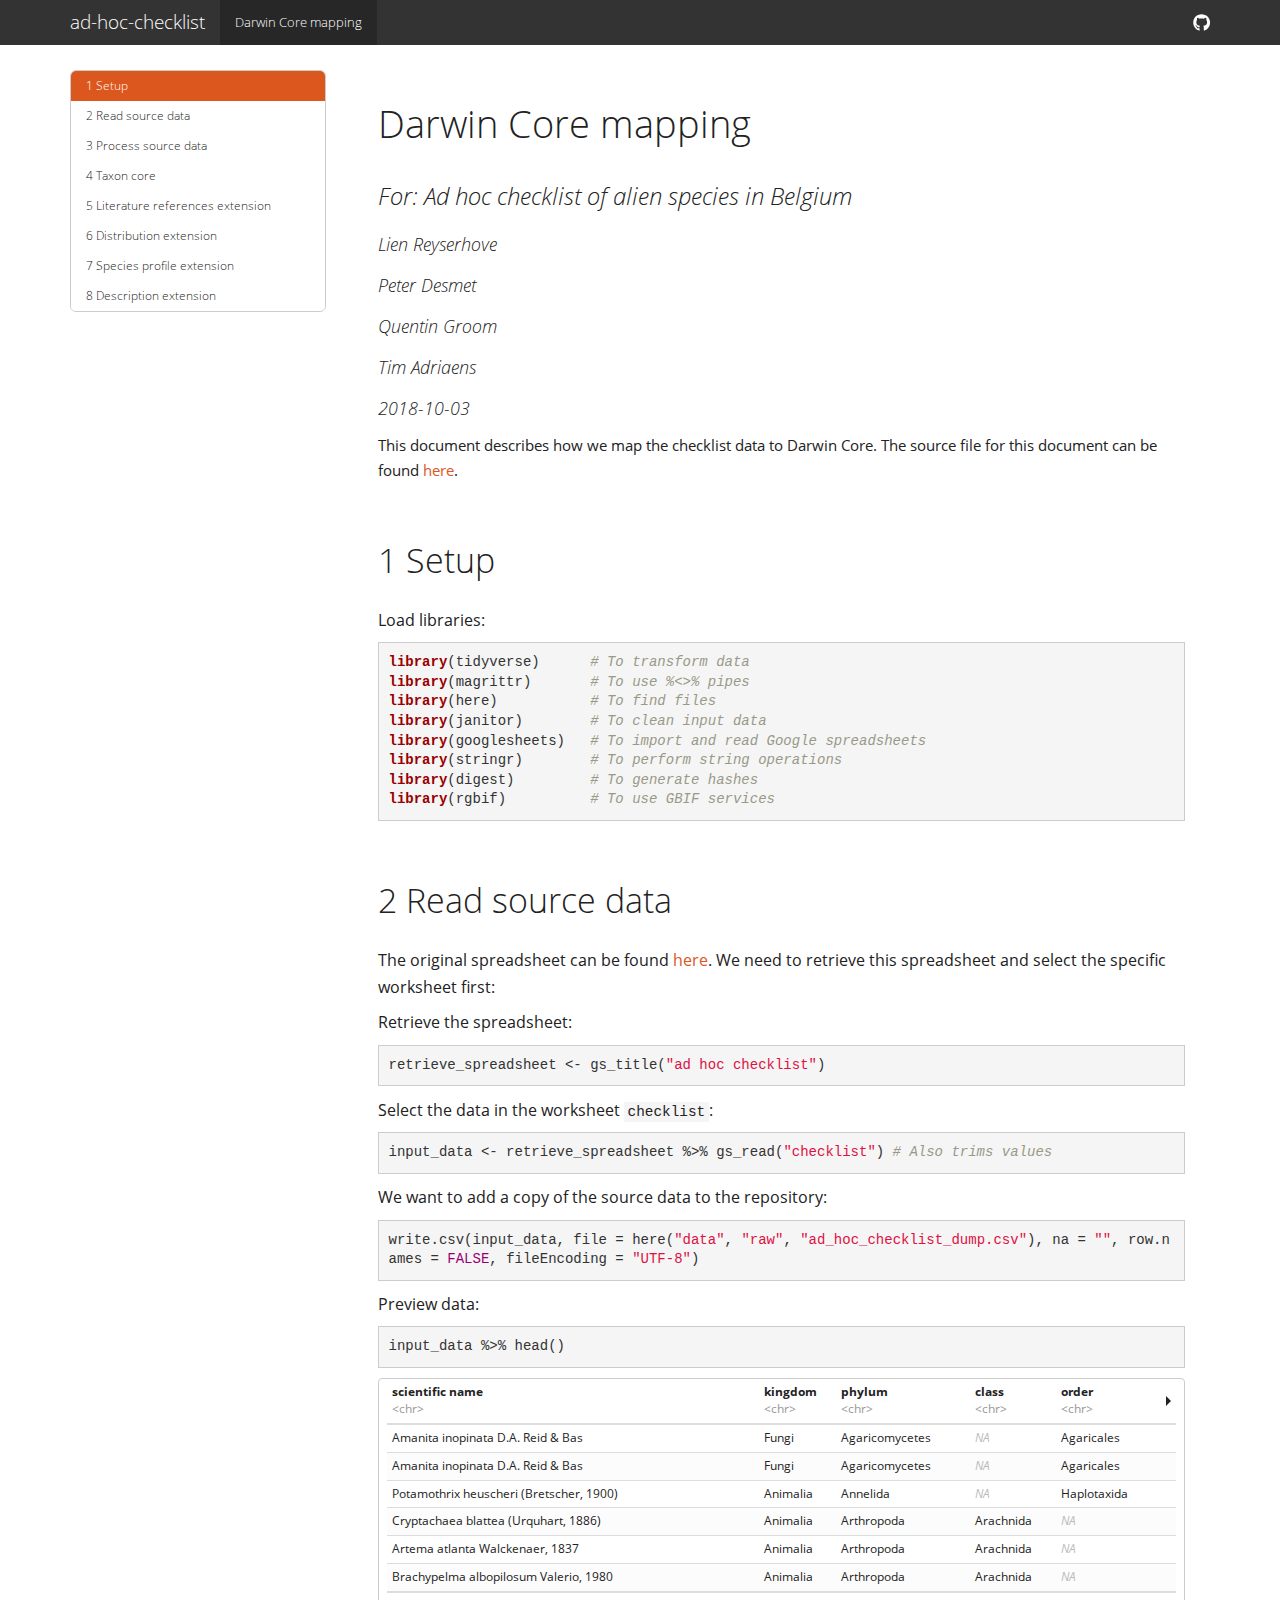
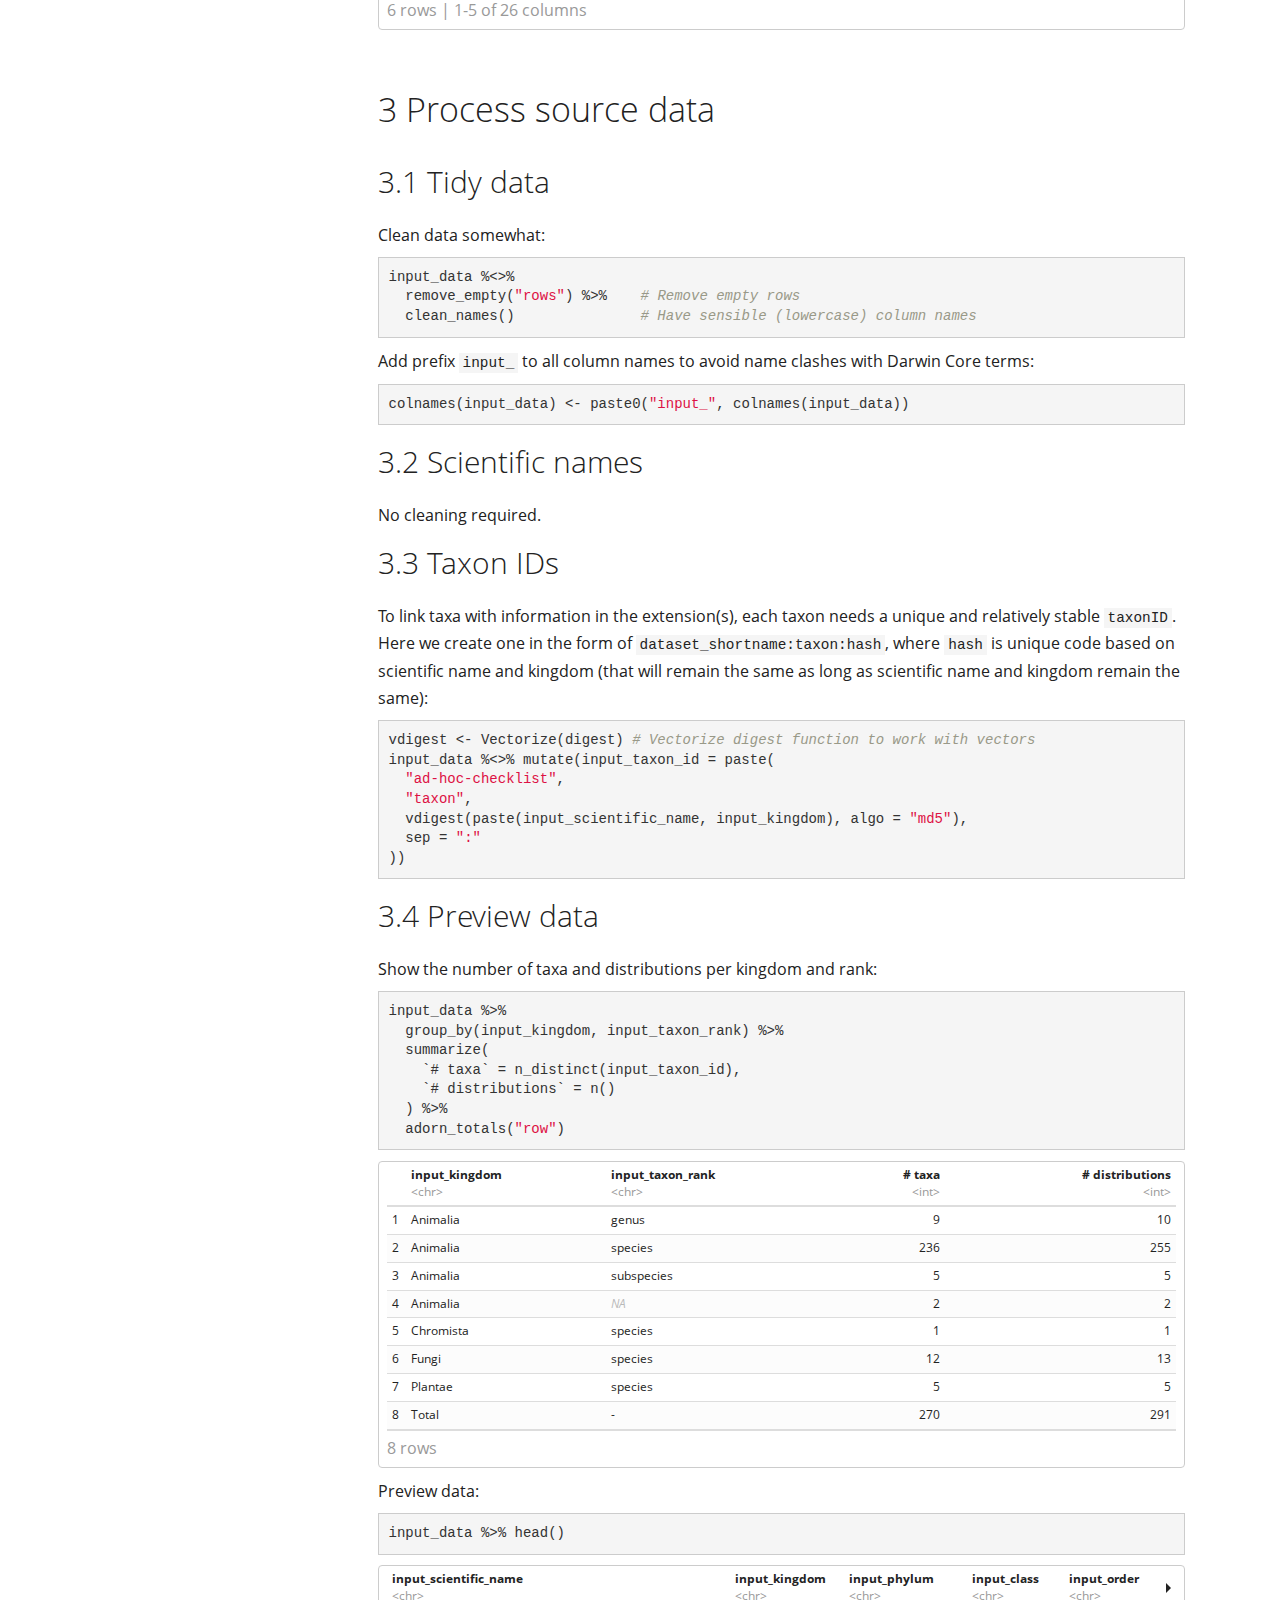
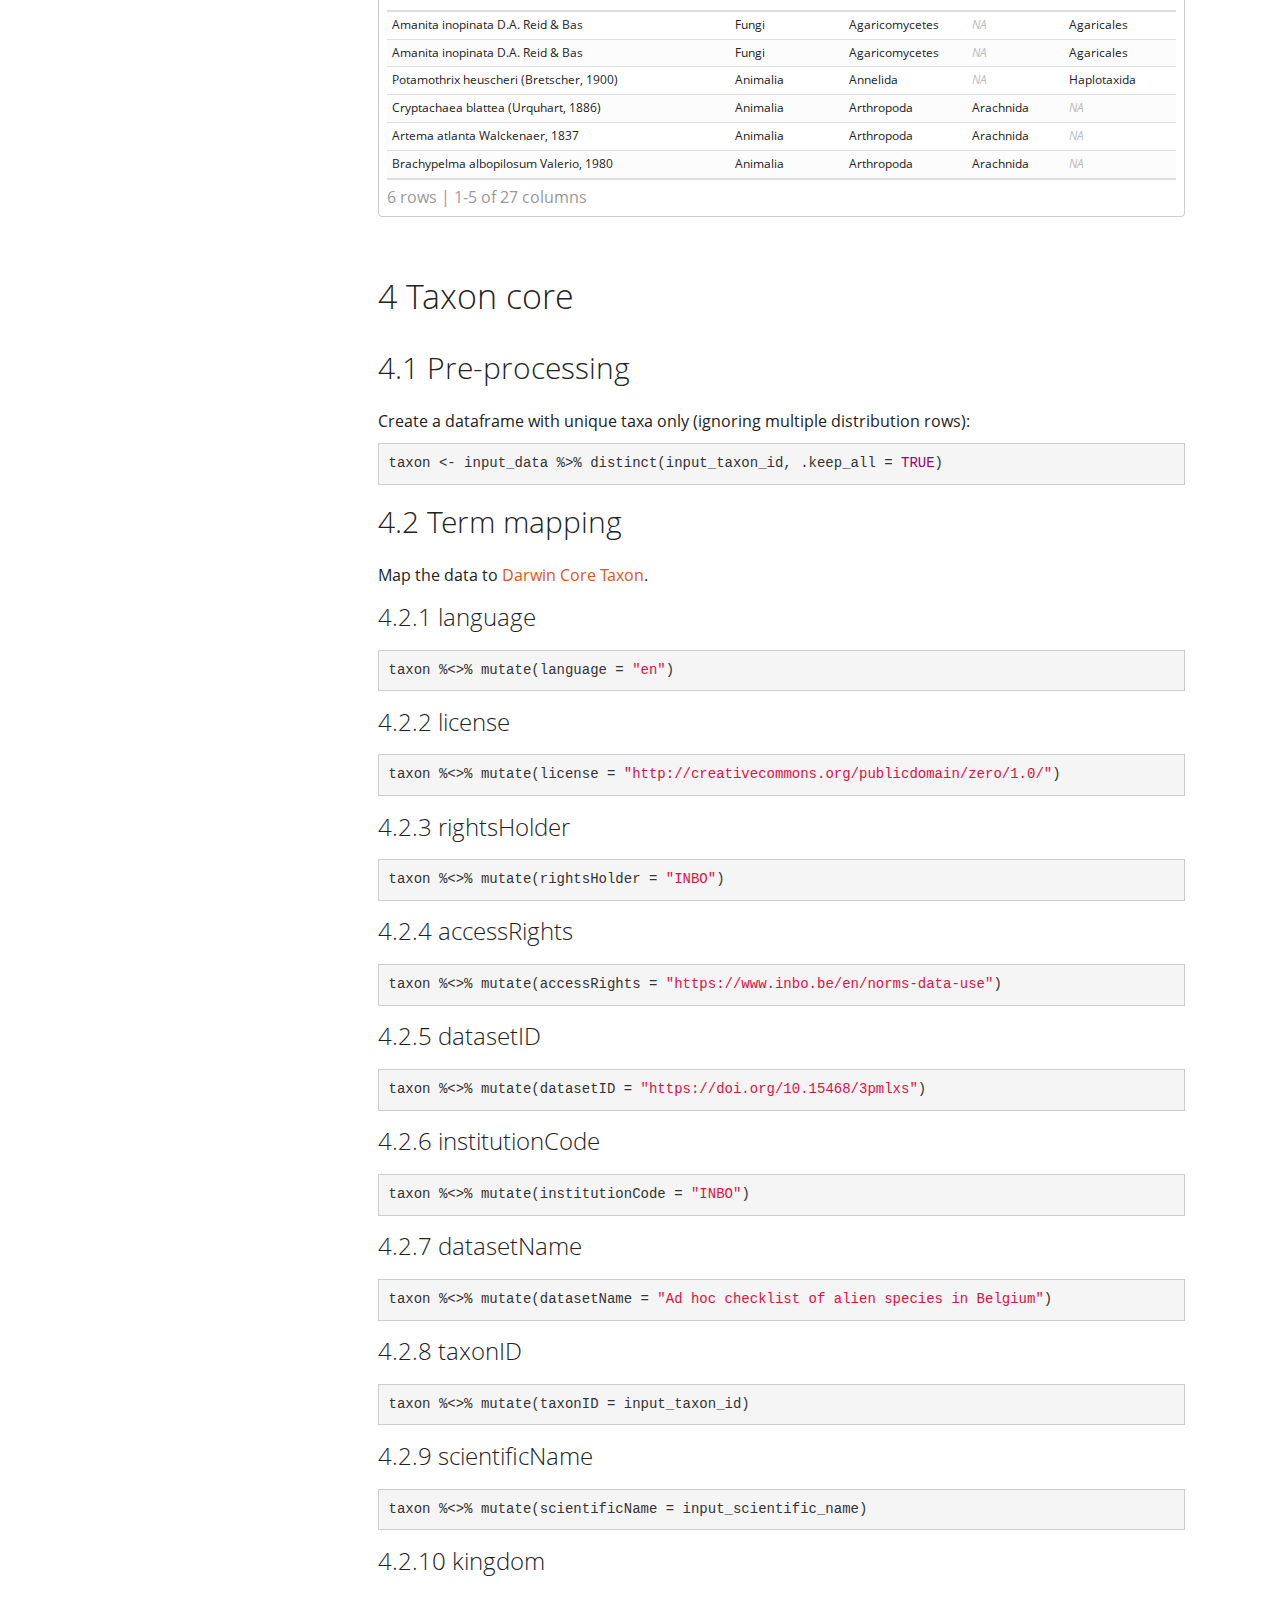
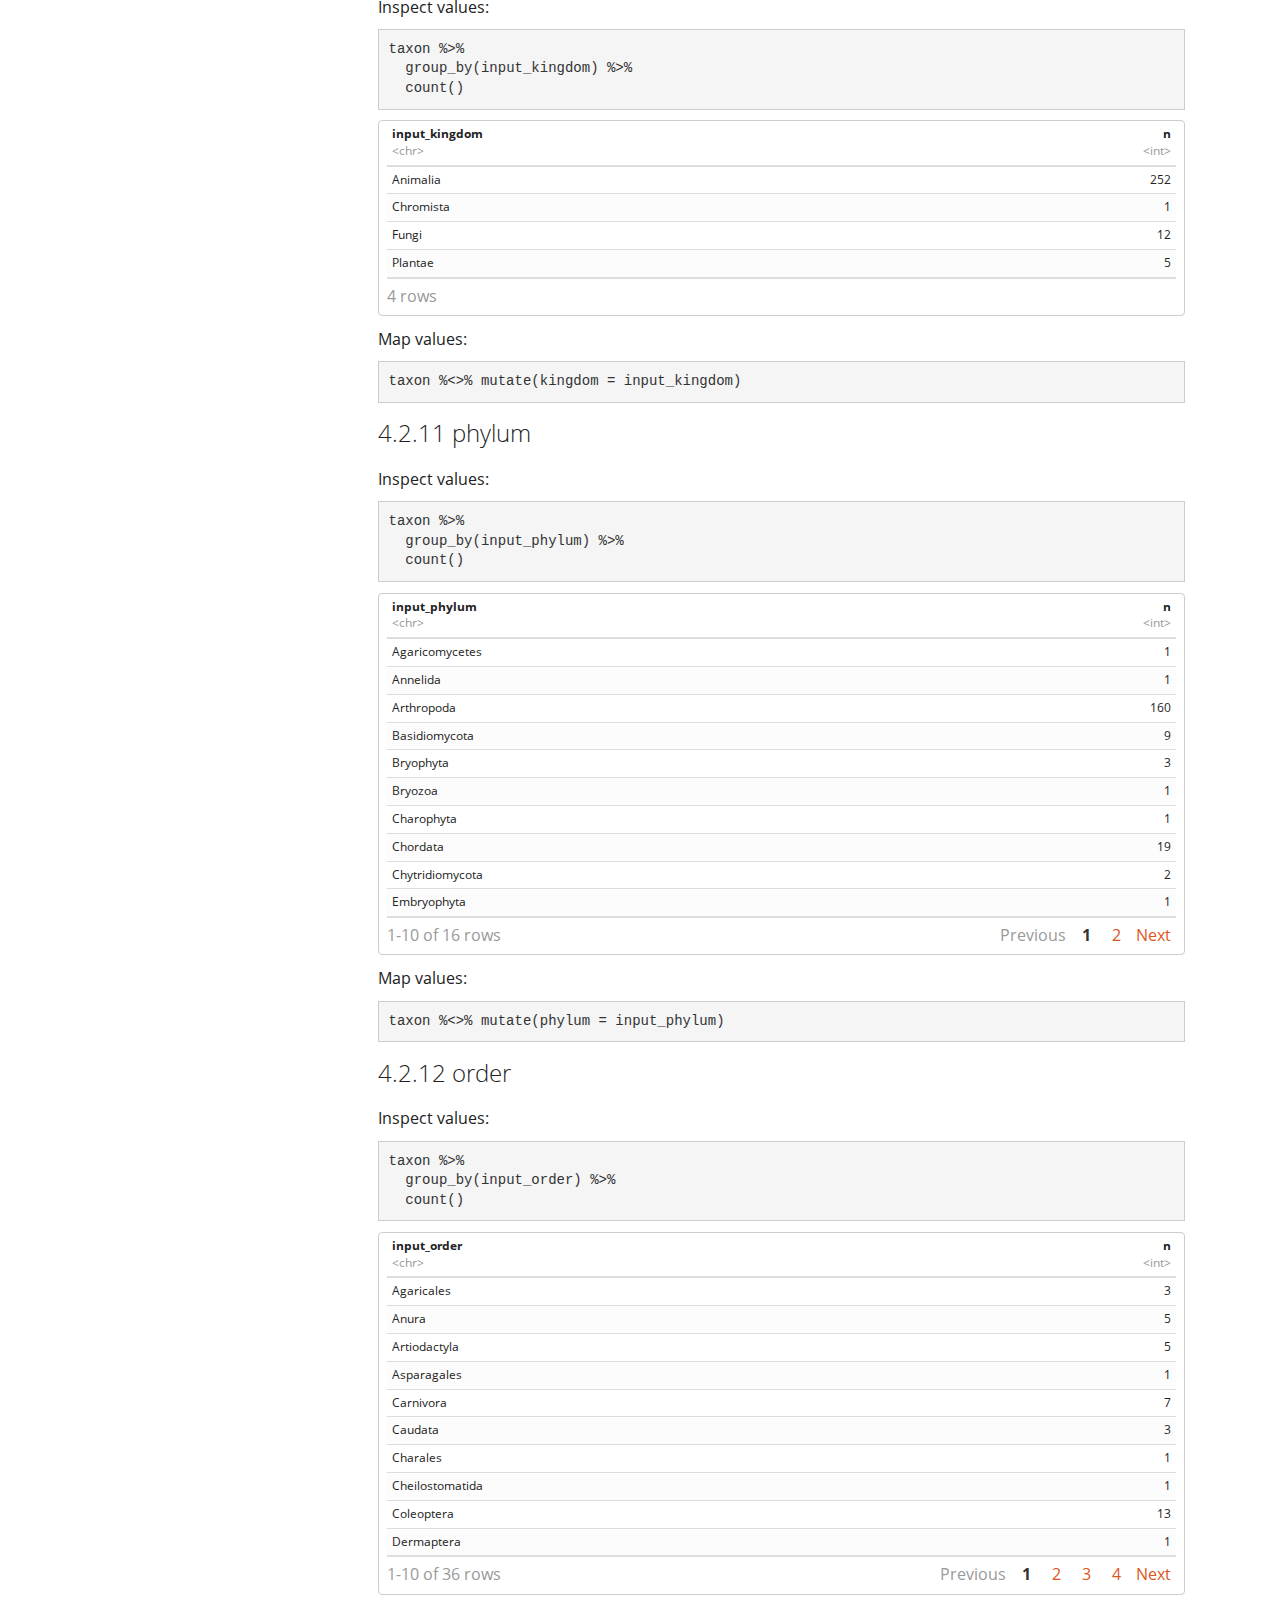
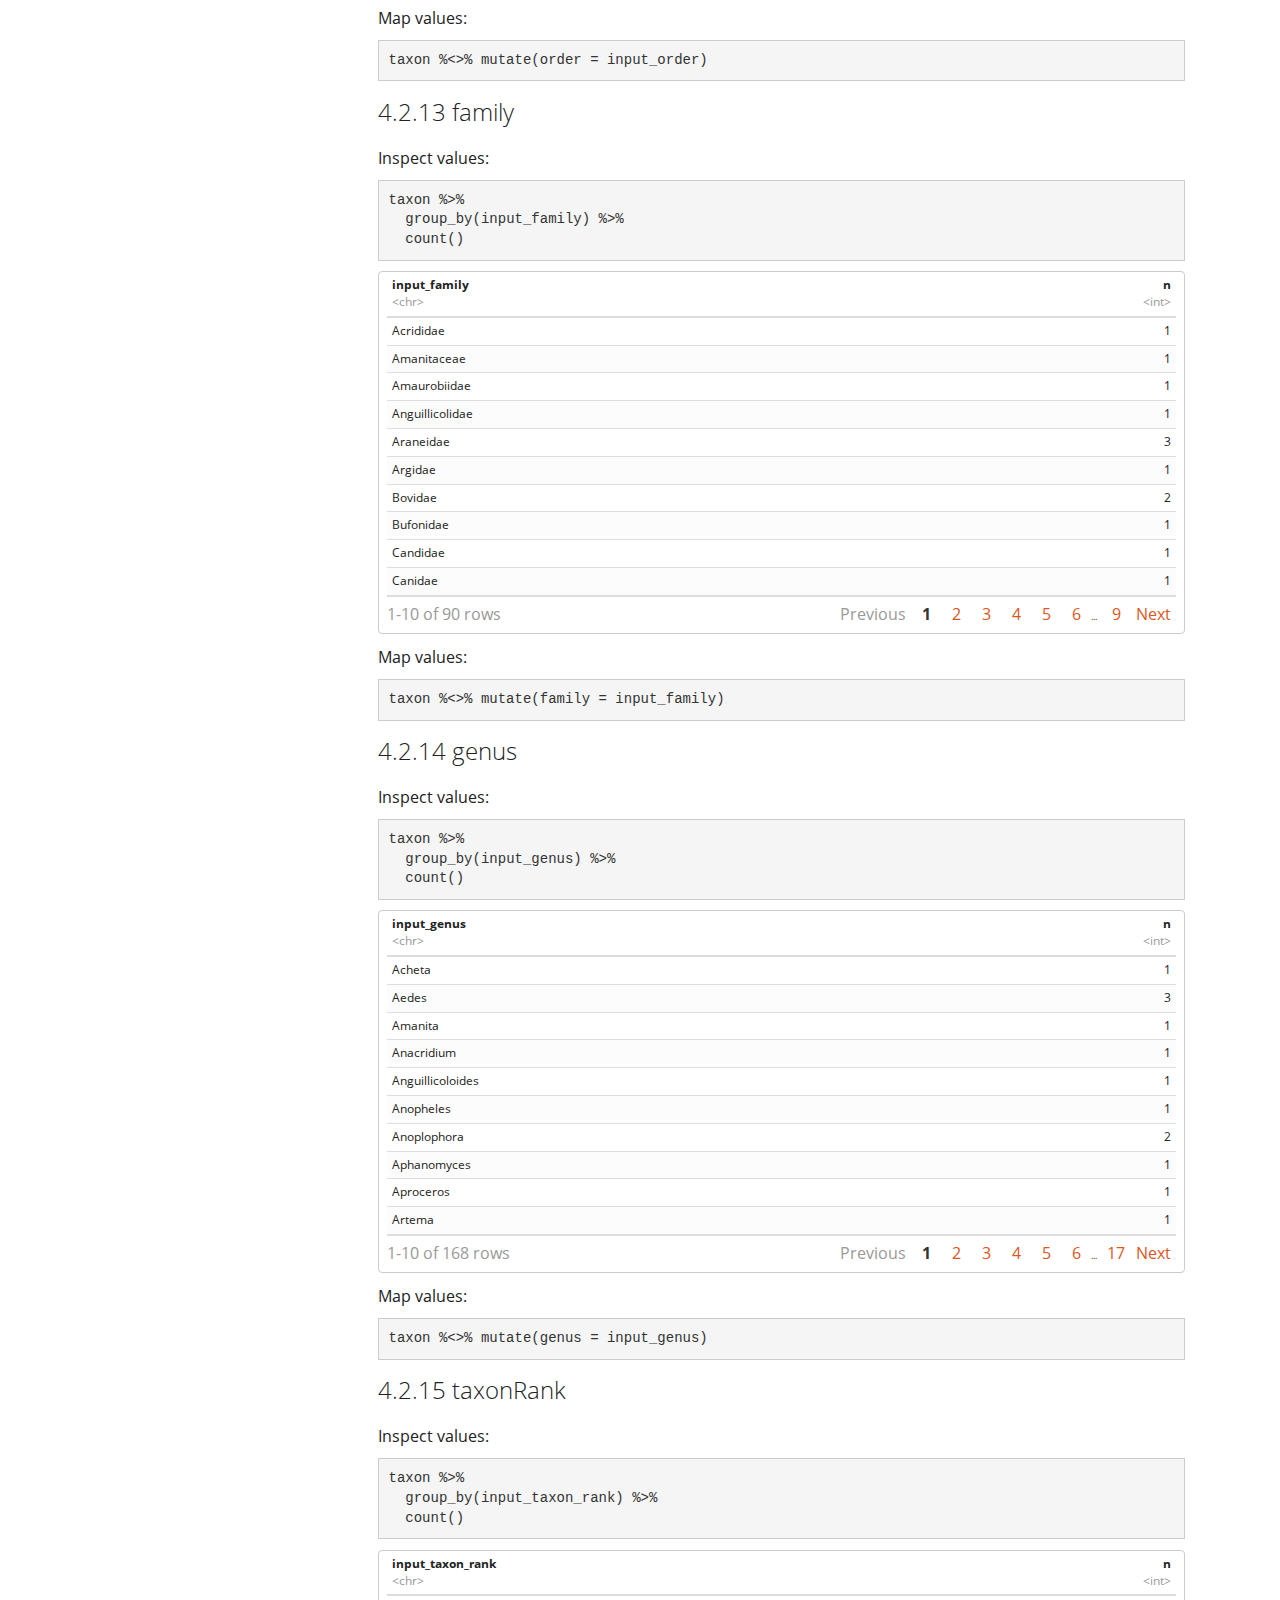
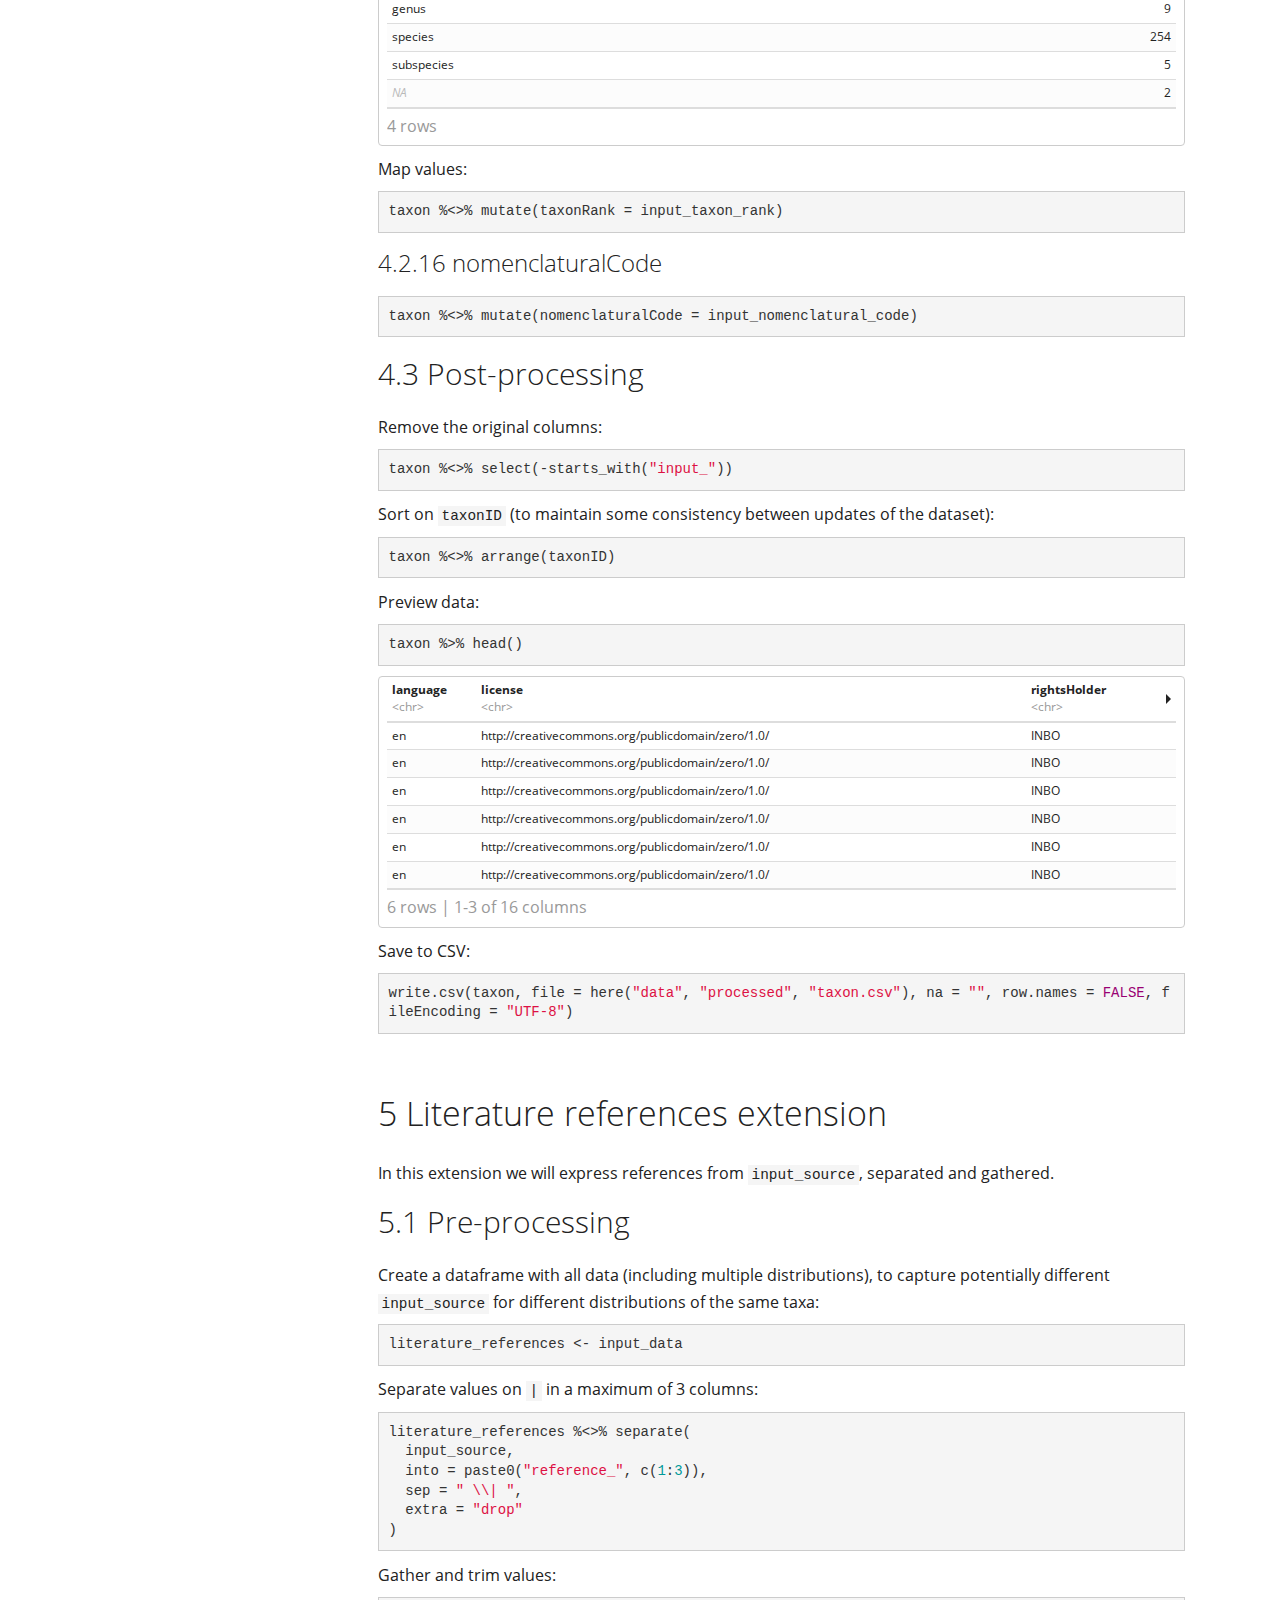
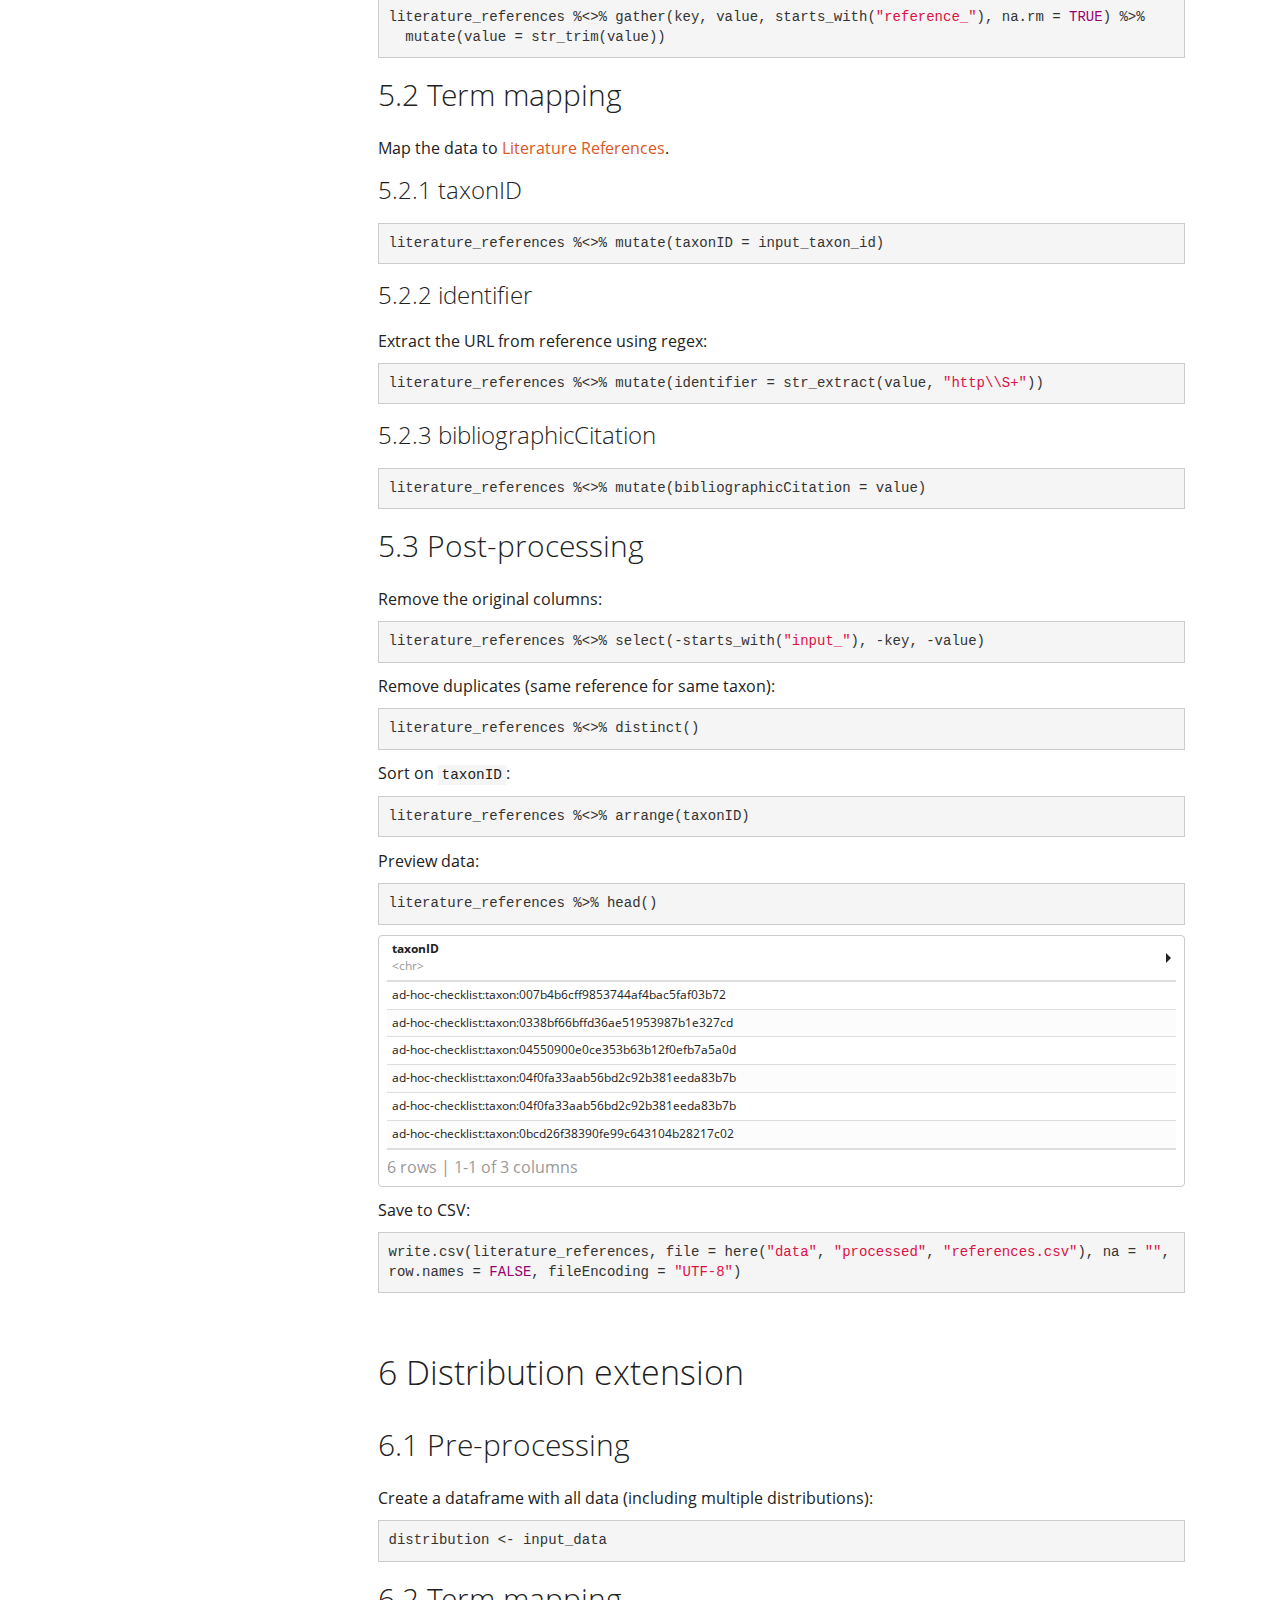
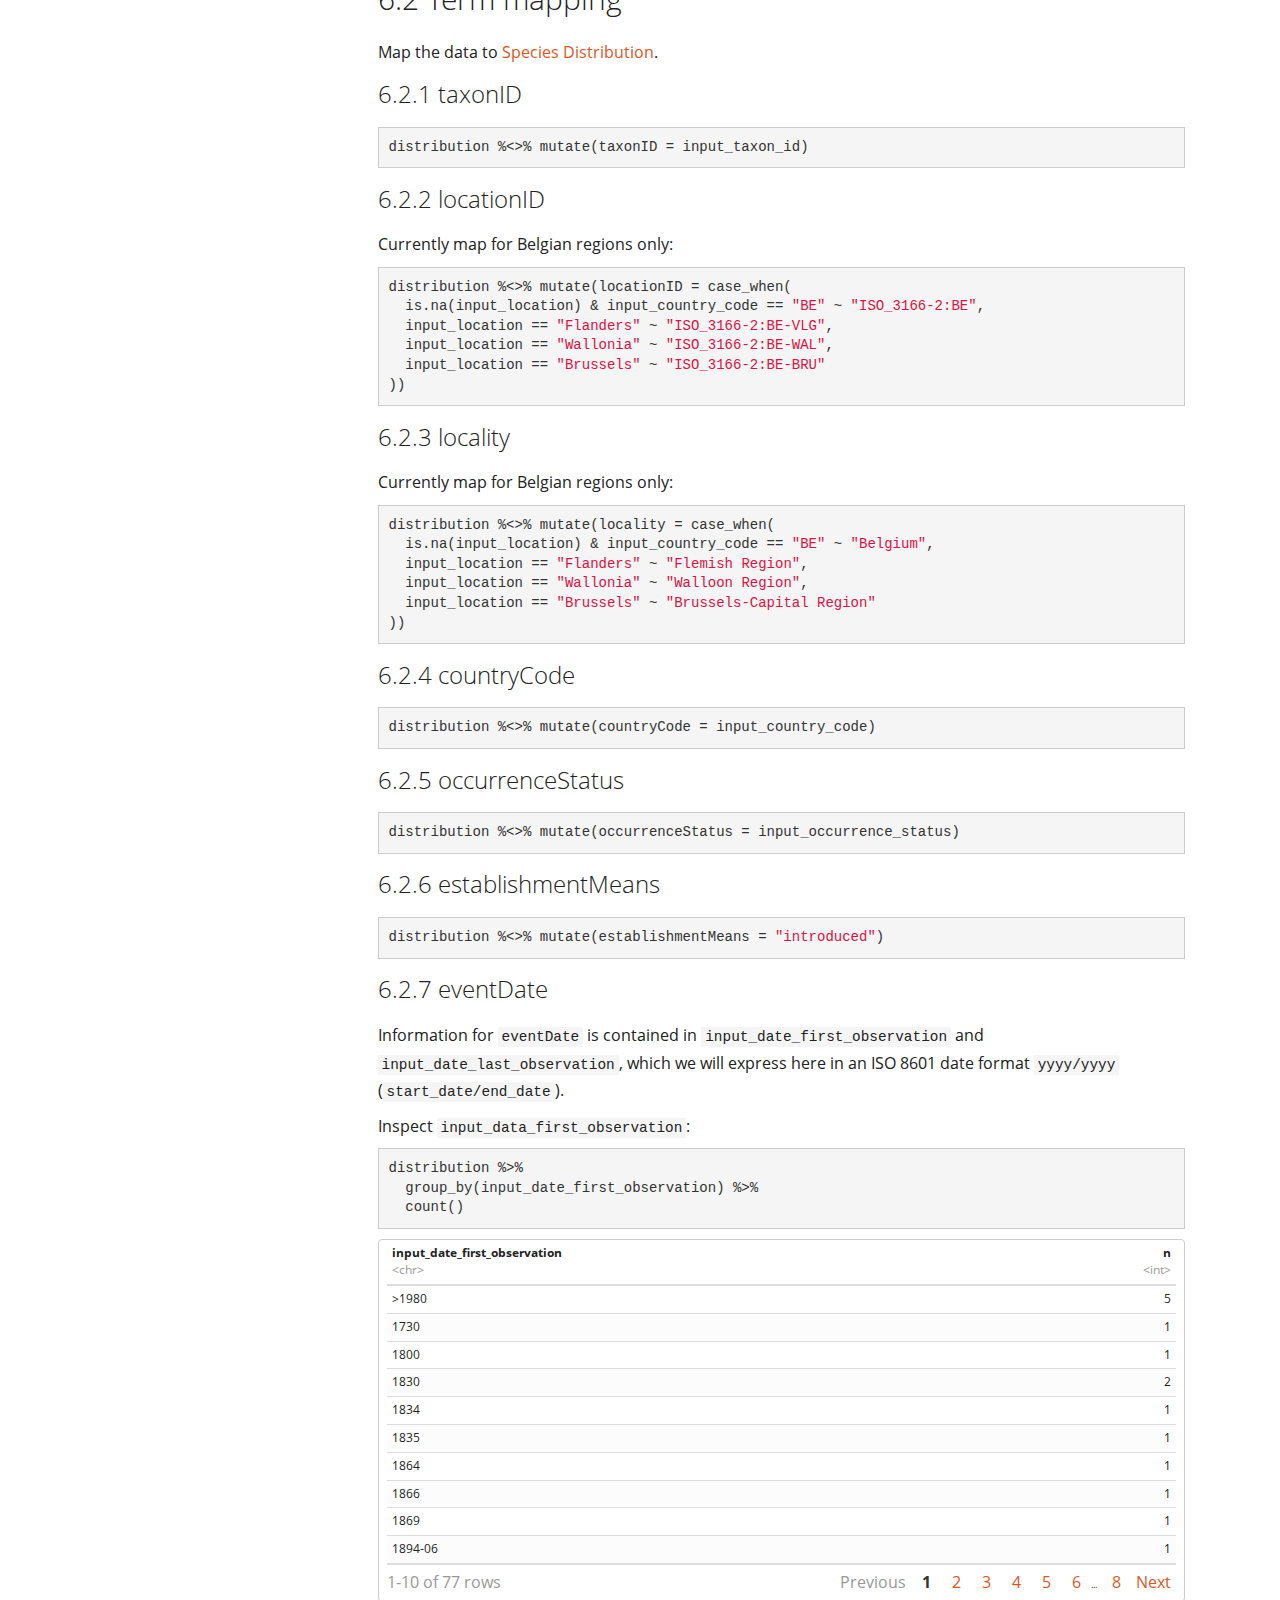
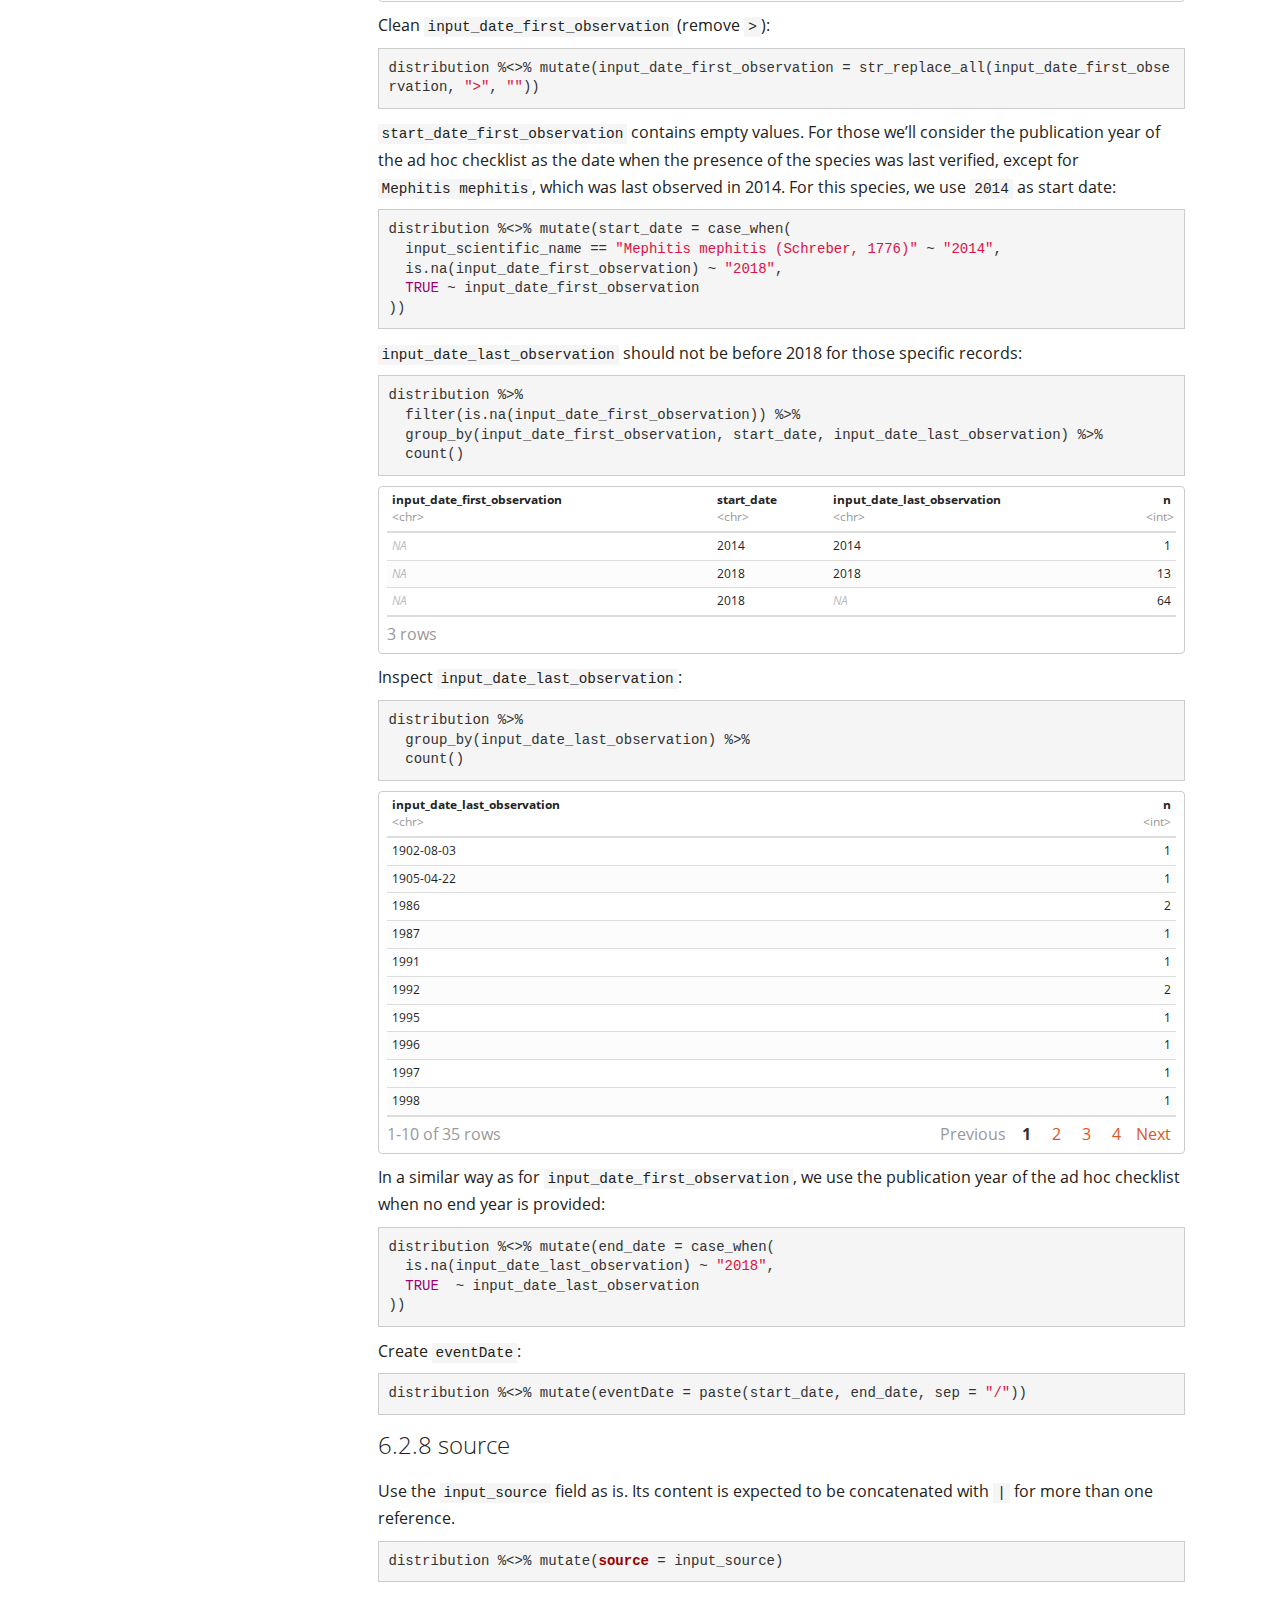
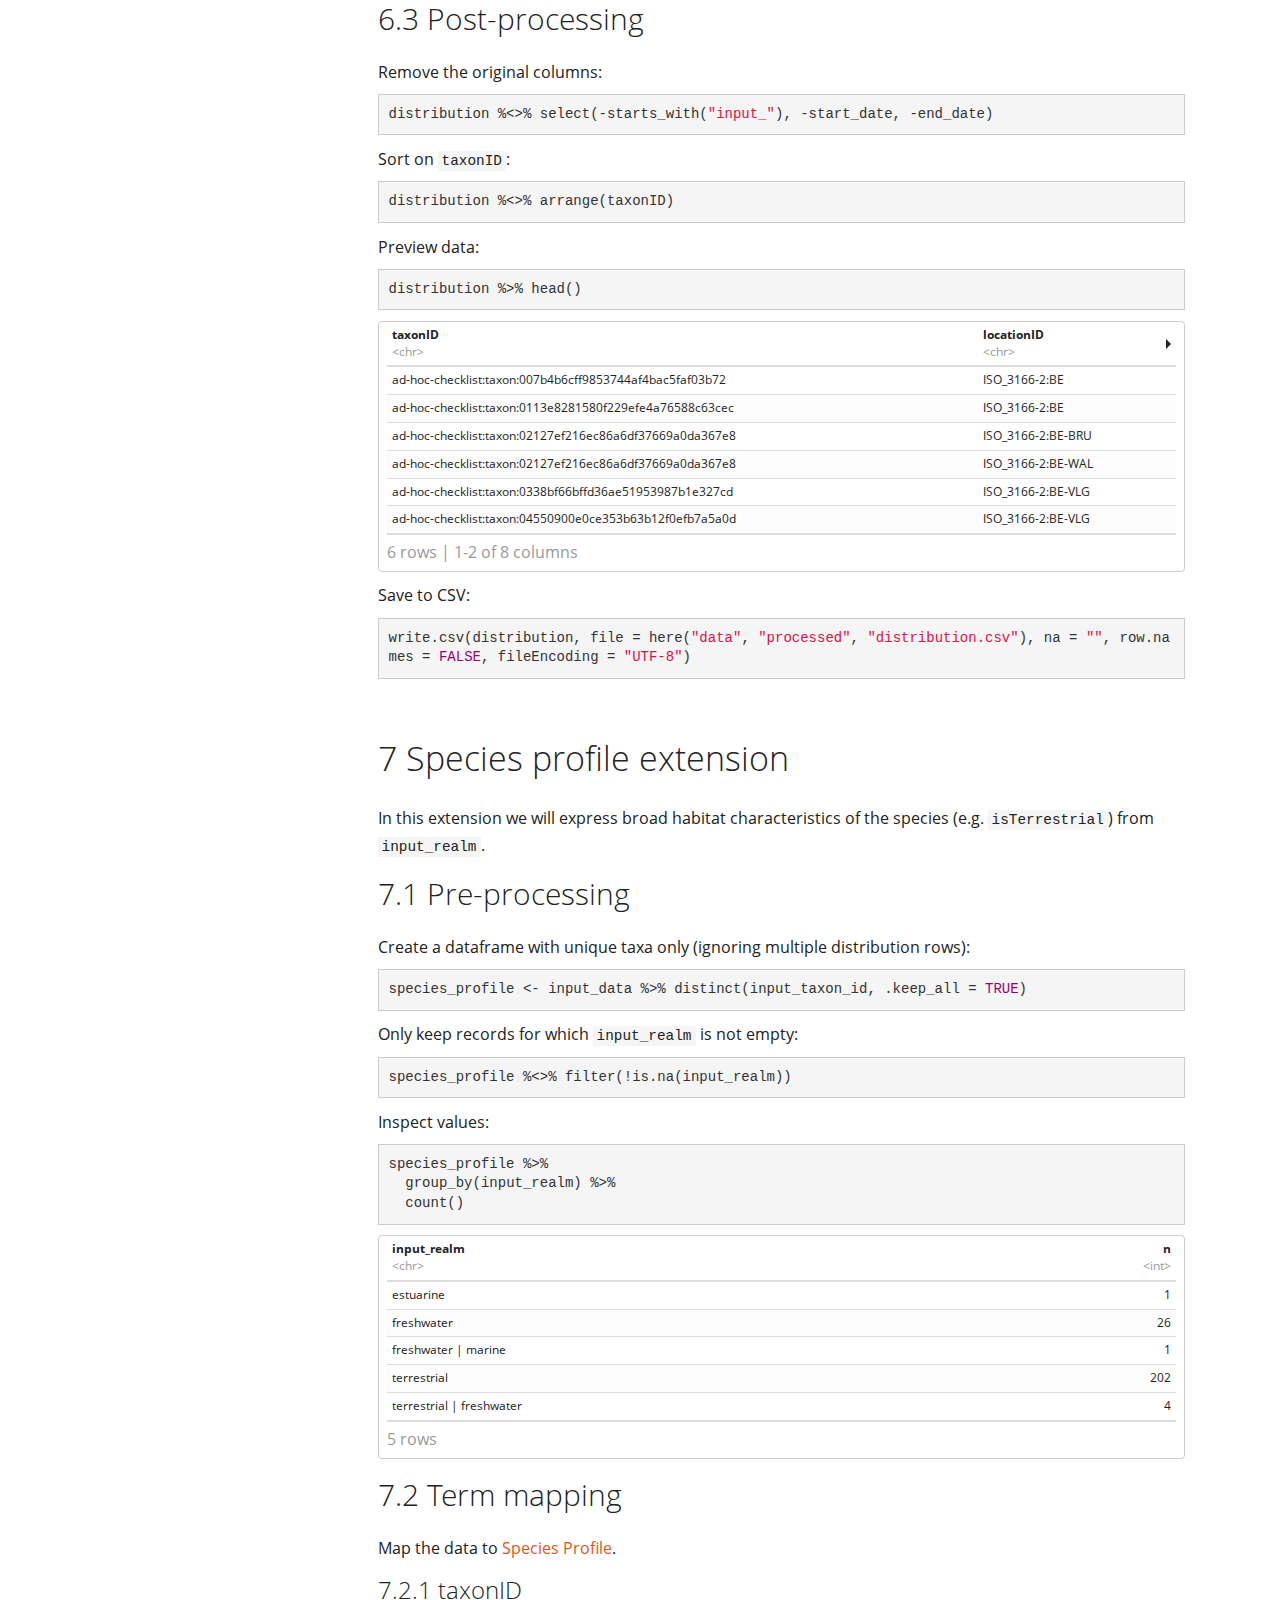
==== commit d8df0511: "Render website" ====
--- a/docs/dwc_mapping.html
+++ b/docs/dwc_mapping.html
@@ -14,7 +14,7 @@
 <meta name="author" content="Quentin Groom" />
 <meta name="author" content="Tim Adriaens" />
 
-<meta name="date" content="2018-09-20" />
+<meta name="date" content="2018-10-03" />
 
 <title>Darwin Core mapping</title>
 
@@ -32,7 +32,9 @@
 <script src="site_libs/highlightjs-9.12.0/highlight.js"></script>
 <link href="site_libs/pagedtable-1.1/css/pagedtable.css" rel="stylesheet" />
 <script src="site_libs/pagedtable-1.1/js/pagedtable.js"></script>
-<link href="site_libs/font-awesome-4.5.0/css/font-awesome.min.css" rel="stylesheet" />
+<link href="site_libs/font-awesome-5.0.13/css/fa-svg-with-js.css" rel="stylesheet" />
+<script src="site_libs/font-awesome-5.0.13/js/fontawesome-all.min.js"></script>
+<script src="site_libs/font-awesome-5.0.13/js/fa-v4-shims.min.js"></script>
 
 <style type="text/css">code{white-space: pre;}</style>
 <style type="text/css">
@@ -101,6 +103,9 @@
 }
 .tabbed-pane {
   padding-top: 12px;
+}
+.html-widget {
+  margin-bottom: 20px;
 }
 button.code-folding-btn:focus {
   outline: none;
@@ -310,7 +315,7 @@
 <h4 class="author"><em>Peter Desmet</em></h4>
 <h4 class="author"><em>Quentin Groom</em></h4>
 <h4 class="author"><em>Tim Adriaens</em></h4>
-<h4 class="date"><em>2018-09-20</em></h4>
+<h4 class="date"><em>2018-10-03</em></h4>
 
 </div>
 
@@ -334,14 +339,14 @@
 <p>Retrieve the spreadsheet:</p>
 <pre class="r"><code>retrieve_spreadsheet &lt;- gs_title(&quot;ad hoc checklist&quot;)</code></pre>
 <p>Select the data in the worksheet <code>checklist</code>:</p>
-<pre class="r"><code>input_data &lt;- retrieve_spreadsheet %&gt;% gs_read(&quot;checklist&quot;)</code></pre>
+<pre class="r"><code>input_data &lt;- retrieve_spreadsheet %&gt;% gs_read(&quot;checklist&quot;) # Also trims values</code></pre>
 <p>We want to add a copy of the source data to the repository:</p>
 <pre class="r"><code>write.csv(input_data, file = here(&quot;data&quot;, &quot;raw&quot;, &quot;ad_hoc_checklist_dump.csv&quot;), na = &quot;&quot;, row.names = FALSE, fileEncoding = &quot;UTF-8&quot;)</code></pre>
 <p>Preview data:</p>
 <pre class="r"><code>input_data %&gt;% head()</code></pre>
 <div data-pagedtable="false">
 <script data-pagedtable-source type="application/json">
-{"columns":[{"label":["scientific name"],"name":[1],"type":["chr"],"align":["left"]},{"label":["kingdom"],"name":[2],"type":["chr"],"align":["left"]},{"label":["phylum"],"name":[3],"type":["chr"],"align":["left"]},{"label":["order"],"name":[4],"type":["chr"],"align":["left"]},{"label":["family"],"name":[5],"type":["chr"],"align":["left"]},{"label":["genus"],"name":[6],"type":["chr"],"align":["left"]},{"label":["taxon rank"],"name":[7],"type":["chr"],"align":["left"]},{"label":["nomenclatural code"],"name":[8],"type":["chr"],"align":["left"]},{"label":["location"],"name":[9],"type":["chr"],"align":["left"]},{"label":["native range"],"name":[10],"type":["chr"],"align":["left"]},{"label":["country"],"name":[11],"type":["chr"],"align":["left"]},{"label":["occurrence status"],"name":[12],"type":["chr"],"align":["left"]},{"label":["date first observation"],"name":[13],"type":["chr"],"align":["left"]},{"label":["date last observation"],"name":[14],"type":["chr"],"align":["left"]},{"label":["degree of establishment"],"name":[15],"type":["chr"],"align":["left"]},{"label":["introduction pathway"],"name":[16],"type":["chr"],"align":["left"]},{"label":["realm"],"name":[17],"type":["chr"],"align":["left"]},{"label":["source"],"name":[18],"type":["chr"],"align":["left"]},{"label":["identifier"],"name":[19],"type":["chr"],"align":["left"]},{"label":["host"],"name":[20],"type":["chr"],"align":["left"]},{"label":["abundance"],"name":[21],"type":["chr"],"align":["left"]},{"label":["threat status"],"name":[22],"type":["lgl"],"align":["right"]},{"label":["remarks"],"name":[23],"type":["chr"],"align":["left"]},{"label":["date added"],"name":[24],"type":["date"],"align":["right"]},{"label":["added by"],"name":[25],"type":["chr"],"align":["left"]},{"label":["verified by"],"name":[26],"type":["chr"],"align":["left"]}],"data":[{"1":"Amanita inopinata D.A. Reid & Bas","2":"Fungi","3":"Agaricomycetes","4":"Agaricales","5":"Amanitaceae","6":"Amanita","7":"species","8":"ICN","9":"Flanders","10":"New Zealand","11":"Belgium","12":"present","13":"2008","14":"2012","15":"reproducing","16":"NA","17":"terrestrial","18":"Fraiture A, Di Giangregorio M (2013) Amanita inopinata, its ecology and expansion in Europe. Cryptogamie, Mycology 34: 211-222. https://doi.org/10.7872/crym.v34.iss2.2013.211","19":"https://doi.org/10.7872/crym.v34.iss2.2013.211","20":"NA","21":"rare","22":"NA","23":"NA","24":"2018-04-24","25":"Quentin Groom","26":"NA"},{"1":"Amanita inopinata D.A. Reid & Bas","2":"Fungi","3":"Agaricomycetes","4":"Agaricales","5":"Amanitaceae","6":"Amanita","7":"species","8":"ICN","9":"Wallonia","10":"New Zealand","11":"Belgium","12":"present","13":"2012","14":"NA","15":"reproducing","16":"NA","17":"terrestrial","18":"Fraiture A, Di Giangregorio M (2013) Amanita inopinata, its ecology and expansion in Europe. Cryptogamie, Mycology 34: 211-222. https://doi.org/10.7872/crym.v34.iss2.2013.211","19":"https://doi.org/10.7872/crym.v34.iss2.2013.211","20":"NA","21":"rare","22":"NA","23":"NA","24":"2018-04-24","25":"Quentin Groom","26":"NA"},{"1":"Potamothrix heuscheri (Bretscher, 1900)","2":"Animalia","3":"Annelida","4":"Haplotaxida","5":"Naididae","6":"Potamothrix","7":"species","8":"ICZN","9":"Flanders","10":"NA","11":"Belgium","12":"present","13":"NA","14":"NA","15":"established","16":"NA","17":"NA","18":"Jan Soors","19":"NA","20":"NA","21":"NA","22":"NA","23":"NA","24":"2018-04-17","25":"Tim Adriaens","26":"NA"},{"1":"Cryptachaea blattea (Urquhart, 1886)","2":"Animalia","3":"Arachnida","4":"NA","5":"Theridiidae","6":"Cryptachaea","7":"species","8":"ICZN","9":"Flanders","10":"Africa","11":"Belgium","12":"present","13":"2002","14":"2017","15":"reproducing","16":"NA","17":"terrestrial","18":"Vanuytven, H. 2004. Achaearanea acoreensis (Berland, 1932), een zuiderse immigrant (Araneae, Theridiidae). Nieuwsbrief van de Belgische Arachnologische Vereniging, 19(3):85-86.","19":"NA","20":"NA","21":"rare","22":"NA","23":"probably not viable outside the protected environment of heated greenhouses or other buildings","24":"2018-05-03","25":"Tim Adriaens","26":"Koen Van Keer"},{"1":"Artema atlanta Walckenaer, 1837","2":"Animalia","3":"Arachnida","4":"NA","5":"Pholcidae","6":"Artema","7":"species","8":"ICZN","9":"Flanders","10":"Northern Africa and Middle East","11":"Belgium","12":"present","13":"2001","14":"2001","15":"transported","16":"NA","17":"terrestrial","18":"Van Keer K. & Van Keer, J., 2001. Ingeburgerde exotische trilspinnen (Araneae: Pholcidae) in de Antwerpse haven en enkele algemene bedenkingen bij spinnenmigratie. Nieuwsbrief van de Belgische Arachnologische Vereniging, 16: 81-86.","19":"NA","20":"NA","21":"rare","22":"NA","23":"NA","24":"2018-05-03","25":"Tim Adriaens","26":"Koen Van Keer"},{"1":"Brachypelma albopilosum Valerio, 1980","2":"Animalia","3":"Arachnida","4":"NA","5":"Theraphosidae","6":"Brachypelma","7":"species","8":"ICZN","9":"Flanders","10":"Costa Rica","11":"Belgium","12":"present","13":"1986","14":"1986","15":"transported","16":"stowaway_container","17":"terrestrial","18":"Van Keer, K. 2007. Exotic spiders (Araneae): Verified reports from Belgium of imported species (1976-2006) and some notes on apparent neozoan invasive species. Nieuwsbrief van de Belgische Arachnologische Verereniging,. 22(2):45-54.","19":"NA","20":"NA","21":"rare","22":"NA","23":"with banana shipment to port of Antwerp","24":"2018-05-03","25":"Tim Adriaens","26":"Koen Van Keer"}],"options":{"columns":{"min":{},"max":[10]},"rows":{"min":[10],"max":[10]},"pages":{}}}
+{"columns":[{"label":["scientific name"],"name":[1],"type":["chr"],"align":["left"]},{"label":["kingdom"],"name":[2],"type":["chr"],"align":["left"]},{"label":["phylum"],"name":[3],"type":["chr"],"align":["left"]},{"label":["class"],"name":[4],"type":["chr"],"align":["left"]},{"label":["order"],"name":[5],"type":["chr"],"align":["left"]},{"label":["family"],"name":[6],"type":["chr"],"align":["left"]},{"label":["genus"],"name":[7],"type":["chr"],"align":["left"]},{"label":["taxon rank"],"name":[8],"type":["chr"],"align":["left"]},{"label":["nomenclatural code"],"name":[9],"type":["chr"],"align":["left"]},{"label":["location"],"name":[10],"type":["chr"],"align":["left"]},{"label":["country code"],"name":[11],"type":["chr"],"align":["left"]},{"label":["occurrence status"],"name":[12],"type":["chr"],"align":["left"]},{"label":["date first observation"],"name":[13],"type":["chr"],"align":["left"]},{"label":["date last observation"],"name":[14],"type":["chr"],"align":["left"]},{"label":["degree of establishment"],"name":[15],"type":["chr"],"align":["left"]},{"label":["introduction pathway"],"name":[16],"type":["chr"],"align":["left"]},{"label":["remarks"],"name":[17],"type":["chr"],"align":["left"]},{"label":["native range"],"name":[18],"type":["chr"],"align":["left"]},{"label":["realm"],"name":[19],"type":["chr"],"align":["left"]},{"label":["source"],"name":[20],"type":["chr"],"align":["left"]},{"label":["abundance"],"name":[21],"type":["chr"],"align":["left"]},{"label":["threat status"],"name":[22],"type":["lgl"],"align":["right"]},{"label":["host"],"name":[23],"type":["chr"],"align":["left"]},{"label":["date added"],"name":[24],"type":["date"],"align":["right"]},{"label":["added by"],"name":[25],"type":["chr"],"align":["left"]},{"label":["verified by"],"name":[26],"type":["chr"],"align":["left"]}],"data":[{"1":"Amanita inopinata D.A. Reid & Bas","2":"Fungi","3":"Agaricomycetes","4":"NA","5":"Agaricales","6":"Amanitaceae","7":"Amanita","8":"species","9":"ICN","10":"Flanders","11":"BE","12":"present","13":"2008","14":"2012","15":"reproducing","16":"NA","17":"NA","18":"New Zealand","19":"terrestrial","20":"Fraiture A, Di Giangregorio M (2013) Amanita inopinata, its ecology and expansion in Europe. Cryptogamie, Mycology 34: 211-222. https://doi.org/10.7872/crym.v34.iss2.2013.211","21":"rare","22":"NA","23":"NA","24":"2018-04-24","25":"Quentin Groom","26":"NA"},{"1":"Amanita inopinata D.A. Reid & Bas","2":"Fungi","3":"Agaricomycetes","4":"NA","5":"Agaricales","6":"Amanitaceae","7":"Amanita","8":"species","9":"ICN","10":"Wallonia","11":"BE","12":"present","13":"2012","14":"NA","15":"reproducing","16":"NA","17":"NA","18":"New Zealand","19":"terrestrial","20":"Fraiture A, Di Giangregorio M (2013) Amanita inopinata, its ecology and expansion in Europe. Cryptogamie, Mycology 34: 211-222. https://doi.org/10.7872/crym.v34.iss2.2013.211","21":"rare","22":"NA","23":"NA","24":"2018-04-24","25":"Quentin Groom","26":"NA"},{"1":"Potamothrix heuscheri (Bretscher, 1900)","2":"Animalia","3":"Annelida","4":"NA","5":"Haplotaxida","6":"Naididae","7":"Potamothrix","8":"species","9":"ICZN","10":"Flanders","11":"BE","12":"present","13":"NA","14":"NA","15":"established","16":"NA","17":"NA","18":"NA","19":"NA","20":"Jan Soors pers comm","21":"NA","22":"NA","23":"NA","24":"2018-04-17","25":"Tim Adriaens","26":"NA"},{"1":"Cryptachaea blattea (Urquhart, 1886)","2":"Animalia","3":"Arthropoda","4":"Arachnida","5":"NA","6":"Theridiidae","7":"Cryptachaea","8":"species","9":"ICZN","10":"Flanders","11":"BE","12":"present","13":"2002","14":"2017","15":"reproducing","16":"NA","17":"probably not viable outside the protected environment of heated greenhouses or other buildings","18":"Africa","19":"terrestrial","20":"Vanuytven, H. 2004. Achaearanea acoreensis (Berland, 1932), een zuiderse immigrant (Araneae, Theridiidae). Nieuwsbrief van de Belgische Arachnologische Vereniging, 19(3):85-86.","21":"rare","22":"NA","23":"NA","24":"2018-05-03","25":"Tim Adriaens","26":"Koen Van Keer"},{"1":"Artema atlanta Walckenaer, 1837","2":"Animalia","3":"Arthropoda","4":"Arachnida","5":"NA","6":"Pholcidae","7":"Artema","8":"species","9":"ICZN","10":"Flanders","11":"BE","12":"present","13":"2001","14":"2001","15":"transported","16":"NA","17":"NA","18":"Northern Africa and Middle East","19":"terrestrial","20":"Van Keer K. & Van Keer, J., 2001. Ingeburgerde exotische trilspinnen (Araneae: Pholcidae) in de Antwerpse haven en enkele algemene bedenkingen bij spinnenmigratie. Nieuwsbrief van de Belgische Arachnologische Vereniging, 16: 81-86.","21":"rare","22":"NA","23":"NA","24":"2018-05-03","25":"Tim Adriaens","26":"Koen Van Keer"},{"1":"Brachypelma albopilosum Valerio, 1980","2":"Animalia","3":"Arthropoda","4":"Arachnida","5":"NA","6":"Theraphosidae","7":"Brachypelma","8":"species","9":"ICZN","10":"Flanders","11":"BE","12":"present","13":"1986","14":"1986","15":"transported","16":"stowaway_container","17":"with banana shipment to port of Antwerp","18":"Costa Rica","19":"terrestrial","20":"Van Keer, K. 2007. Exotic spiders (Araneae): Verified reports from Belgium of imported species (1976-2006) and some notes on apparent neozoan invasive species. Nieuwsbrief van de Belgische Arachnologische Verereniging,. 22(2):45-54.","21":"rare","22":"NA","23":"NA","24":"2018-05-03","25":"Tim Adriaens","26":"Koen Van Keer"}],"options":{"columns":{"min":{},"max":[10]},"rows":{"min":[10],"max":[10]},"pages":{}}}
   </script>
 </div>
 </div>
@@ -358,9 +363,7 @@
 </div>
 <div id="scientific-names" class="section level2">
 <h2><span class="header-section-number">3.2</span> Scientific names</h2>
-<p>Change <code>Lacerta viridis (Laurenti, 1768) / bilineata</code> to <code>Lacerta viridis s.l.</code> (see <a href="https://github.com/trias-project/ad-hoc-checklist/issues/19">this issue</a>):</p>
-<pre class="r"><code>input_data %&lt;&gt;% mutate(input_scientific_name = recode(input_scientific_name,
-   &quot;Lacerta viridis (Laurenti, 1768) / bilineata&quot; = &quot;Lacerta viridis s.l.&quot;)) </code></pre>
+<p>No cleaning required.</p>
 </div>
 <div id="taxon-ids" class="section level2">
 <h2><span class="header-section-number">3.3</span> Taxon IDs</h2>
@@ -385,14 +388,14 @@
   adorn_totals(&quot;row&quot;)</code></pre>
 <div data-pagedtable="false">
 <script data-pagedtable-source type="application/json">
-{"columns":[{"label":[""],"name":["_rn_"],"type":[""],"align":["left"]},{"label":["input_kingdom"],"name":[1],"type":["chr"],"align":["left"]},{"label":["input_taxon_rank"],"name":[2],"type":["chr"],"align":["left"]},{"label":["# taxa"],"name":[3],"type":["int"],"align":["right"]},{"label":["# distributions"],"name":[4],"type":["int"],"align":["right"]}],"data":[{"1":"Animalia","2":"genus","3":"9","4":"10","_rn_":"1"},{"1":"Animalia","2":"species","3":"202","4":"220","_rn_":"2"},{"1":"Animalia","2":"subspecies","3":"5","4":"5","_rn_":"3"},{"1":"Chromista","2":"species","3":"1","4":"1","_rn_":"4"},{"1":"Fungi","2":"species","3":"12","4":"13","_rn_":"5"},{"1":"Plantae","2":"species","3":"5","4":"5","_rn_":"6"},{"1":"Total","2":"-","3":"234","4":"254","_rn_":"7"}],"options":{"columns":{"min":{},"max":[10]},"rows":{"min":[10],"max":[10]},"pages":{}}}
+{"columns":[{"label":[""],"name":["_rn_"],"type":[""],"align":["left"]},{"label":["input_kingdom"],"name":[1],"type":["chr"],"align":["left"]},{"label":["input_taxon_rank"],"name":[2],"type":["chr"],"align":["left"]},{"label":["# taxa"],"name":[3],"type":["int"],"align":["right"]},{"label":["# distributions"],"name":[4],"type":["int"],"align":["right"]}],"data":[{"1":"Animalia","2":"genus","3":"9","4":"10","_rn_":"1"},{"1":"Animalia","2":"species","3":"236","4":"255","_rn_":"2"},{"1":"Animalia","2":"subspecies","3":"5","4":"5","_rn_":"3"},{"1":"Animalia","2":"NA","3":"2","4":"2","_rn_":"4"},{"1":"Chromista","2":"species","3":"1","4":"1","_rn_":"5"},{"1":"Fungi","2":"species","3":"12","4":"13","_rn_":"6"},{"1":"Plantae","2":"species","3":"5","4":"5","_rn_":"7"},{"1":"Total","2":"-","3":"270","4":"291","_rn_":"8"}],"options":{"columns":{"min":{},"max":[10]},"rows":{"min":[10],"max":[10]},"pages":{}}}
   </script>
 </div>
 <p>Preview data:</p>
 <pre class="r"><code>input_data %&gt;% head()</code></pre>
 <div data-pagedtable="false">
 <script data-pagedtable-source type="application/json">
-{"columns":[{"label":["input_scientific_name"],"name":[1],"type":["chr"],"align":["left"]},{"label":["input_kingdom"],"name":[2],"type":["chr"],"align":["left"]},{"label":["input_phylum"],"name":[3],"type":["chr"],"align":["left"]},{"label":["input_order"],"name":[4],"type":["chr"],"align":["left"]},{"label":["input_family"],"name":[5],"type":["chr"],"align":["left"]},{"label":["input_genus"],"name":[6],"type":["chr"],"align":["left"]},{"label":["input_taxon_rank"],"name":[7],"type":["chr"],"align":["left"]},{"label":["input_nomenclatural_code"],"name":[8],"type":["chr"],"align":["left"]},{"label":["input_location"],"name":[9],"type":["chr"],"align":["left"]},{"label":["input_native_range"],"name":[10],"type":["chr"],"align":["left"]},{"label":["input_country"],"name":[11],"type":["chr"],"align":["left"]},{"label":["input_occurrence_status"],"name":[12],"type":["chr"],"align":["left"]},{"label":["input_date_first_observation"],"name":[13],"type":["chr"],"align":["left"]},{"label":["input_date_last_observation"],"name":[14],"type":["chr"],"align":["left"]},{"label":["input_degree_of_establishment"],"name":[15],"type":["chr"],"align":["left"]},{"label":["input_introduction_pathway"],"name":[16],"type":["chr"],"align":["left"]},{"label":["input_realm"],"name":[17],"type":["chr"],"align":["left"]},{"label":["input_source"],"name":[18],"type":["chr"],"align":["left"]},{"label":["input_identifier"],"name":[19],"type":["chr"],"align":["left"]},{"label":["input_host"],"name":[20],"type":["chr"],"align":["left"]},{"label":["input_abundance"],"name":[21],"type":["chr"],"align":["left"]},{"label":["input_threat_status"],"name":[22],"type":["lgl"],"align":["right"]},{"label":["input_remarks"],"name":[23],"type":["chr"],"align":["left"]},{"label":["input_date_added"],"name":[24],"type":["date"],"align":["right"]},{"label":["input_added_by"],"name":[25],"type":["chr"],"align":["left"]},{"label":["input_verified_by"],"name":[26],"type":["chr"],"align":["left"]},{"label":["input_taxon_id"],"name":[27],"type":["chr"],"align":["left"]}],"data":[{"1":"Amanita inopinata D.A. Reid & Bas","2":"Fungi","3":"Agaricomycetes","4":"Agaricales","5":"Amanitaceae","6":"Amanita","7":"species","8":"ICN","9":"Flanders","10":"New Zealand","11":"Belgium","12":"present","13":"2008","14":"2012","15":"reproducing","16":"NA","17":"terrestrial","18":"Fraiture A, Di Giangregorio M (2013) Amanita inopinata, its ecology and expansion in Europe. Cryptogamie, Mycology 34: 211-222. https://doi.org/10.7872/crym.v34.iss2.2013.211","19":"https://doi.org/10.7872/crym.v34.iss2.2013.211","20":"NA","21":"rare","22":"NA","23":"NA","24":"2018-04-24","25":"Quentin Groom","26":"NA","27":"ad-hoc-checklist:taxon:64432319aeb1c56c7f337e0985555fbc"},{"1":"Amanita inopinata D.A. Reid & Bas","2":"Fungi","3":"Agaricomycetes","4":"Agaricales","5":"Amanitaceae","6":"Amanita","7":"species","8":"ICN","9":"Wallonia","10":"New Zealand","11":"Belgium","12":"present","13":"2012","14":"NA","15":"reproducing","16":"NA","17":"terrestrial","18":"Fraiture A, Di Giangregorio M (2013) Amanita inopinata, its ecology and expansion in Europe. Cryptogamie, Mycology 34: 211-222. https://doi.org/10.7872/crym.v34.iss2.2013.211","19":"https://doi.org/10.7872/crym.v34.iss2.2013.211","20":"NA","21":"rare","22":"NA","23":"NA","24":"2018-04-24","25":"Quentin Groom","26":"NA","27":"ad-hoc-checklist:taxon:64432319aeb1c56c7f337e0985555fbc"},{"1":"Potamothrix heuscheri (Bretscher, 1900)","2":"Animalia","3":"Annelida","4":"Haplotaxida","5":"Naididae","6":"Potamothrix","7":"species","8":"ICZN","9":"Flanders","10":"NA","11":"Belgium","12":"present","13":"NA","14":"NA","15":"established","16":"NA","17":"NA","18":"Jan Soors","19":"NA","20":"NA","21":"NA","22":"NA","23":"NA","24":"2018-04-17","25":"Tim Adriaens","26":"NA","27":"ad-hoc-checklist:taxon:af4279693fdd1add7a08a04dc97d7848"},{"1":"Cryptachaea blattea (Urquhart, 1886)","2":"Animalia","3":"Arachnida","4":"NA","5":"Theridiidae","6":"Cryptachaea","7":"species","8":"ICZN","9":"Flanders","10":"Africa","11":"Belgium","12":"present","13":"2002","14":"2017","15":"reproducing","16":"NA","17":"terrestrial","18":"Vanuytven, H. 2004. Achaearanea acoreensis (Berland, 1932), een zuiderse immigrant (Araneae, Theridiidae). Nieuwsbrief van de Belgische Arachnologische Vereniging, 19(3):85-86.","19":"NA","20":"NA","21":"rare","22":"NA","23":"probably not viable outside the protected environment of heated greenhouses or other buildings","24":"2018-05-03","25":"Tim Adriaens","26":"Koen Van Keer","27":"ad-hoc-checklist:taxon:0bcd26f38390fe99c643104b28217c02"},{"1":"Artema atlanta Walckenaer, 1837","2":"Animalia","3":"Arachnida","4":"NA","5":"Pholcidae","6":"Artema","7":"species","8":"ICZN","9":"Flanders","10":"Northern Africa and Middle East","11":"Belgium","12":"present","13":"2001","14":"2001","15":"transported","16":"NA","17":"terrestrial","18":"Van Keer K. & Van Keer, J., 2001. Ingeburgerde exotische trilspinnen (Araneae: Pholcidae) in de Antwerpse haven en enkele algemene bedenkingen bij spinnenmigratie. Nieuwsbrief van de Belgische Arachnologische Vereniging, 16: 81-86.","19":"NA","20":"NA","21":"rare","22":"NA","23":"NA","24":"2018-05-03","25":"Tim Adriaens","26":"Koen Van Keer","27":"ad-hoc-checklist:taxon:91d26c444cd8116edde2f0a64f553d5f"},{"1":"Brachypelma albopilosum Valerio, 1980","2":"Animalia","3":"Arachnida","4":"NA","5":"Theraphosidae","6":"Brachypelma","7":"species","8":"ICZN","9":"Flanders","10":"Costa Rica","11":"Belgium","12":"present","13":"1986","14":"1986","15":"transported","16":"stowaway_container","17":"terrestrial","18":"Van Keer, K. 2007. Exotic spiders (Araneae): Verified reports from Belgium of imported species (1976-2006) and some notes on apparent neozoan invasive species. Nieuwsbrief van de Belgische Arachnologische Verereniging,. 22(2):45-54.","19":"NA","20":"NA","21":"rare","22":"NA","23":"with banana shipment to port of Antwerp","24":"2018-05-03","25":"Tim Adriaens","26":"Koen Van Keer","27":"ad-hoc-checklist:taxon:4bdd5c000296901bd78781f759635b16"}],"options":{"columns":{"min":{},"max":[10]},"rows":{"min":[10],"max":[10]},"pages":{}}}
+{"columns":[{"label":["input_scientific_name"],"name":[1],"type":["chr"],"align":["left"]},{"label":["input_kingdom"],"name":[2],"type":["chr"],"align":["left"]},{"label":["input_phylum"],"name":[3],"type":["chr"],"align":["left"]},{"label":["input_class"],"name":[4],"type":["chr"],"align":["left"]},{"label":["input_order"],"name":[5],"type":["chr"],"align":["left"]},{"label":["input_family"],"name":[6],"type":["chr"],"align":["left"]},{"label":["input_genus"],"name":[7],"type":["chr"],"align":["left"]},{"label":["input_taxon_rank"],"name":[8],"type":["chr"],"align":["left"]},{"label":["input_nomenclatural_code"],"name":[9],"type":["chr"],"align":["left"]},{"label":["input_location"],"name":[10],"type":["chr"],"align":["left"]},{"label":["input_country_code"],"name":[11],"type":["chr"],"align":["left"]},{"label":["input_occurrence_status"],"name":[12],"type":["chr"],"align":["left"]},{"label":["input_date_first_observation"],"name":[13],"type":["chr"],"align":["left"]},{"label":["input_date_last_observation"],"name":[14],"type":["chr"],"align":["left"]},{"label":["input_degree_of_establishment"],"name":[15],"type":["chr"],"align":["left"]},{"label":["input_introduction_pathway"],"name":[16],"type":["chr"],"align":["left"]},{"label":["input_remarks"],"name":[17],"type":["chr"],"align":["left"]},{"label":["input_native_range"],"name":[18],"type":["chr"],"align":["left"]},{"label":["input_realm"],"name":[19],"type":["chr"],"align":["left"]},{"label":["input_source"],"name":[20],"type":["chr"],"align":["left"]},{"label":["input_abundance"],"name":[21],"type":["chr"],"align":["left"]},{"label":["input_threat_status"],"name":[22],"type":["lgl"],"align":["right"]},{"label":["input_host"],"name":[23],"type":["chr"],"align":["left"]},{"label":["input_date_added"],"name":[24],"type":["date"],"align":["right"]},{"label":["input_added_by"],"name":[25],"type":["chr"],"align":["left"]},{"label":["input_verified_by"],"name":[26],"type":["chr"],"align":["left"]},{"label":["input_taxon_id"],"name":[27],"type":["chr"],"align":["left"]}],"data":[{"1":"Amanita inopinata D.A. Reid & Bas","2":"Fungi","3":"Agaricomycetes","4":"NA","5":"Agaricales","6":"Amanitaceae","7":"Amanita","8":"species","9":"ICN","10":"Flanders","11":"BE","12":"present","13":"2008","14":"2012","15":"reproducing","16":"NA","17":"NA","18":"New Zealand","19":"terrestrial","20":"Fraiture A, Di Giangregorio M (2013) Amanita inopinata, its ecology and expansion in Europe. Cryptogamie, Mycology 34: 211-222. https://doi.org/10.7872/crym.v34.iss2.2013.211","21":"rare","22":"NA","23":"NA","24":"2018-04-24","25":"Quentin Groom","26":"NA","27":"ad-hoc-checklist:taxon:64432319aeb1c56c7f337e0985555fbc"},{"1":"Amanita inopinata D.A. Reid & Bas","2":"Fungi","3":"Agaricomycetes","4":"NA","5":"Agaricales","6":"Amanitaceae","7":"Amanita","8":"species","9":"ICN","10":"Wallonia","11":"BE","12":"present","13":"2012","14":"NA","15":"reproducing","16":"NA","17":"NA","18":"New Zealand","19":"terrestrial","20":"Fraiture A, Di Giangregorio M (2013) Amanita inopinata, its ecology and expansion in Europe. Cryptogamie, Mycology 34: 211-222. https://doi.org/10.7872/crym.v34.iss2.2013.211","21":"rare","22":"NA","23":"NA","24":"2018-04-24","25":"Quentin Groom","26":"NA","27":"ad-hoc-checklist:taxon:64432319aeb1c56c7f337e0985555fbc"},{"1":"Potamothrix heuscheri (Bretscher, 1900)","2":"Animalia","3":"Annelida","4":"NA","5":"Haplotaxida","6":"Naididae","7":"Potamothrix","8":"species","9":"ICZN","10":"Flanders","11":"BE","12":"present","13":"NA","14":"NA","15":"established","16":"NA","17":"NA","18":"NA","19":"NA","20":"Jan Soors pers comm","21":"NA","22":"NA","23":"NA","24":"2018-04-17","25":"Tim Adriaens","26":"NA","27":"ad-hoc-checklist:taxon:af4279693fdd1add7a08a04dc97d7848"},{"1":"Cryptachaea blattea (Urquhart, 1886)","2":"Animalia","3":"Arthropoda","4":"Arachnida","5":"NA","6":"Theridiidae","7":"Cryptachaea","8":"species","9":"ICZN","10":"Flanders","11":"BE","12":"present","13":"2002","14":"2017","15":"reproducing","16":"NA","17":"probably not viable outside the protected environment of heated greenhouses or other buildings","18":"Africa","19":"terrestrial","20":"Vanuytven, H. 2004. Achaearanea acoreensis (Berland, 1932), een zuiderse immigrant (Araneae, Theridiidae). Nieuwsbrief van de Belgische Arachnologische Vereniging, 19(3):85-86.","21":"rare","22":"NA","23":"NA","24":"2018-05-03","25":"Tim Adriaens","26":"Koen Van Keer","27":"ad-hoc-checklist:taxon:0bcd26f38390fe99c643104b28217c02"},{"1":"Artema atlanta Walckenaer, 1837","2":"Animalia","3":"Arthropoda","4":"Arachnida","5":"NA","6":"Pholcidae","7":"Artema","8":"species","9":"ICZN","10":"Flanders","11":"BE","12":"present","13":"2001","14":"2001","15":"transported","16":"NA","17":"NA","18":"Northern Africa and Middle East","19":"terrestrial","20":"Van Keer K. & Van Keer, J., 2001. Ingeburgerde exotische trilspinnen (Araneae: Pholcidae) in de Antwerpse haven en enkele algemene bedenkingen bij spinnenmigratie. Nieuwsbrief van de Belgische Arachnologische Vereniging, 16: 81-86.","21":"rare","22":"NA","23":"NA","24":"2018-05-03","25":"Tim Adriaens","26":"Koen Van Keer","27":"ad-hoc-checklist:taxon:91d26c444cd8116edde2f0a64f553d5f"},{"1":"Brachypelma albopilosum Valerio, 1980","2":"Animalia","3":"Arthropoda","4":"Arachnida","5":"NA","6":"Theraphosidae","7":"Brachypelma","8":"species","9":"ICZN","10":"Flanders","11":"BE","12":"present","13":"1986","14":"1986","15":"transported","16":"stowaway_container","17":"with banana shipment to port of Antwerp","18":"Costa Rica","19":"terrestrial","20":"Van Keer, K. 2007. Exotic spiders (Araneae): Verified reports from Belgium of imported species (1976-2006) and some notes on apparent neozoan invasive species. Nieuwsbrief van de Belgische Arachnologische Verereniging,. 22(2):45-54.","21":"rare","22":"NA","23":"NA","24":"2018-05-03","25":"Tim Adriaens","26":"Koen Van Keer","27":"ad-hoc-checklist:taxon:4bdd5c000296901bd78781f759635b16"}],"options":{"columns":{"min":{},"max":[10]},"rows":{"min":[10],"max":[10]},"pages":{}}}
   </script>
 </div>
 </div>
@@ -425,7 +428,7 @@
 </div>
 <div id="datasetid" class="section level3">
 <h3><span class="header-section-number">4.2.5</span> datasetID</h3>
-<pre class="r"><code>taxon %&lt;&gt;% mutate(datasetID = &quot;&quot;) </code></pre>
+<pre class="r"><code>taxon %&lt;&gt;% mutate(datasetID = &quot;https://doi.org/10.15468/3pmlxs&quot;) </code></pre>
 </div>
 <div id="institutioncode" class="section level3">
 <h3><span class="header-section-number">4.2.6</span> institutionCode</h3>
@@ -451,7 +454,7 @@
   count()</code></pre>
 <div data-pagedtable="false">
 <script data-pagedtable-source type="application/json">
-{"columns":[{"label":["input_kingdom"],"name":[1],"type":["chr"],"align":["left"]},{"label":["n"],"name":[2],"type":["int"],"align":["right"]}],"data":[{"1":"Animalia","2":"216"},{"1":"Chromista","2":"1"},{"1":"Fungi","2":"12"},{"1":"Plantae","2":"5"}],"options":{"columns":{"min":{},"max":[10]},"rows":{"min":[10],"max":[10]},"pages":{}}}
+{"columns":[{"label":["input_kingdom"],"name":[1],"type":["chr"],"align":["left"]},{"label":["n"],"name":[2],"type":["int"],"align":["right"]}],"data":[{"1":"Animalia","2":"252"},{"1":"Chromista","2":"1"},{"1":"Fungi","2":"12"},{"1":"Plantae","2":"5"}],"options":{"columns":{"min":{},"max":[10]},"rows":{"min":[10],"max":[10]},"pages":{}}}
   </script>
 </div>
 <p>Map values:</p>
@@ -465,7 +468,7 @@
   count()</code></pre>
 <div data-pagedtable="false">
 <script data-pagedtable-source type="application/json">
-{"columns":[{"label":["input_phylum"],"name":[1],"type":["chr"],"align":["left"]},{"label":["n"],"name":[2],"type":["int"],"align":["right"]}],"data":[{"1":"Agaricomycetes","2":"1"},{"1":"Annelida","2":"1"},{"1":"Arachnida","2":"60"},{"1":"Arthropoda","2":"100"},{"1":"Basidiomycota","2":"9"},{"1":"Bryophyta","2":"3"},{"1":"Bryozoa","2":"1"},{"1":"Charophyta","2":"1"},{"1":"Chordata","2":"18"},{"1":"Chytridiomycota","2":"2"},{"1":"Embryophyta","2":"1"},{"1":"Heterokontophyta","2":"1"},{"1":"Mammalia","2":"28"},{"1":"Mollusca","2":"1"},{"1":"Nematoda","2":"3"},{"1":"Platyhelminthes","2":"4"}],"options":{"columns":{"min":{},"max":[10]},"rows":{"min":[10],"max":[10]},"pages":{}}}
+{"columns":[{"label":["input_phylum"],"name":[1],"type":["chr"],"align":["left"]},{"label":["n"],"name":[2],"type":["int"],"align":["right"]}],"data":[{"1":"Agaricomycetes","2":"1"},{"1":"Annelida","2":"1"},{"1":"Arthropoda","2":"160"},{"1":"Basidiomycota","2":"9"},{"1":"Bryophyta","2":"3"},{"1":"Bryozoa","2":"1"},{"1":"Charophyta","2":"1"},{"1":"Chordata","2":"19"},{"1":"Chytridiomycota","2":"2"},{"1":"Embryophyta","2":"1"},{"1":"Heterokontophyta","2":"1"},{"1":"Mammalia","2":"28"},{"1":"Mollusca","2":"34"},{"1":"Nematoda","2":"3"},{"1":"Platyhelminthes","2":"4"},{"1":"NA","2":"2"}],"options":{"columns":{"min":{},"max":[10]},"rows":{"min":[10],"max":[10]},"pages":{}}}
   </script>
 </div>
 <p>Map values:</p>
@@ -479,7 +482,7 @@
   count()</code></pre>
 <div data-pagedtable="false">
 <script data-pagedtable-source type="application/json">
-{"columns":[{"label":["input_order"],"name":[1],"type":["chr"],"align":["left"]},{"label":["n"],"name":[2],"type":["int"],"align":["right"]}],"data":[{"1":"Agaricales","2":"3"},{"1":"Anura","2":"5"},{"1":"Artiodactyla","2":"5"},{"1":"Asparagales","2":"1"},{"1":"Carnivora","2":"7"},{"1":"Caudata","2":"3"},{"1":"Charales","2":"1"},{"1":"Cheilostomatida","2":"1"},{"1":"Coleoptera","2":"13"},{"1":"Dermaptera","2":"1"},{"1":"Diptera","2":"4"},{"1":"Entylomatales","2":"3"},{"1":"Haplotaxida","2":"1"},{"1":"Hemiptera","2":"2"},{"1":"Hymenoptera","2":"18"},{"1":"Isopoda","2":"5"},{"1":"Julida","2":"1"},{"1":"Lagomorpha","2":"1"},{"1":"Lepidoptera","2":"8"},{"1":"Odonata","2":"2"},{"1":"Opiliones","2":"1"},{"1":"Orthoptera","2":"9"},{"1":"Phthiraptera","2":"2"},{"1":"Psocoptera","2":"16"},{"1":"Rodentia","2":"14"},{"1":"Saprolegniales","2":"1"},{"1":"Scutigeromorpha","2":"1"},{"1":"Squamata","2":"5"},{"1":"Testudines","2":"5"},{"1":"Thysanoptera","2":"11"},{"1":"Tricladida","2":"3"},{"1":"Tylenchida","2":"1"},{"1":"Urocystidales","2":"1"},{"1":"Ustilaginales","2":"3"},{"1":"Zygentoma","2":"3"},{"1":"NA","2":"73"}],"options":{"columns":{"min":{},"max":[10]},"rows":{"min":[10],"max":[10]},"pages":{}}}
+{"columns":[{"label":["input_order"],"name":[1],"type":["chr"],"align":["left"]},{"label":["n"],"name":[2],"type":["int"],"align":["right"]}],"data":[{"1":"Agaricales","2":"3"},{"1":"Anura","2":"5"},{"1":"Artiodactyla","2":"5"},{"1":"Asparagales","2":"1"},{"1":"Carnivora","2":"7"},{"1":"Caudata","2":"3"},{"1":"Charales","2":"1"},{"1":"Cheilostomatida","2":"1"},{"1":"Coleoptera","2":"13"},{"1":"Dermaptera","2":"1"},{"1":"Diptera","2":"4"},{"1":"Entylomatales","2":"3"},{"1":"Haplotaxida","2":"1"},{"1":"Hemiptera","2":"2"},{"1":"Hymenoptera","2":"18"},{"1":"Isopoda","2":"5"},{"1":"Julida","2":"1"},{"1":"Lagomorpha","2":"1"},{"1":"Lepidoptera","2":"8"},{"1":"Odonata","2":"2"},{"1":"Opiliones","2":"1"},{"1":"Orthoptera","2":"9"},{"1":"Phthiraptera","2":"2"},{"1":"Psocoptera","2":"16"},{"1":"Rodentia","2":"14"},{"1":"Saprolegniales","2":"1"},{"1":"Scutigeromorpha","2":"1"},{"1":"Squamata","2":"5"},{"1":"Testudines","2":"5"},{"1":"Thysanoptera","2":"11"},{"1":"Tricladida","2":"3"},{"1":"Tylenchida","2":"1"},{"1":"Urocystidales","2":"1"},{"1":"Ustilaginales","2":"3"},{"1":"Zygentoma","2":"3"},{"1":"NA","2":"109"}],"options":{"columns":{"min":{},"max":[10]},"rows":{"min":[10],"max":[10]},"pages":{}}}
   </script>
 </div>
 <p>Map values:</p>
@@ -493,7 +496,7 @@
   count()</code></pre>
 <div data-pagedtable="false">
 <script data-pagedtable-source type="application/json">
-{"columns":[{"label":["input_family"],"name":[1],"type":["chr"],"align":["left"]},{"label":["n"],"name":[2],"type":["int"],"align":["right"]}],"data":[{"1":"Acrididae","2":"1"},{"1":"Amanitaceae","2":"1"},{"1":"Amaurobiidae","2":"1"},{"1":"Anguillicolidae","2":"1"},{"1":"Araneidae","2":"3"},{"1":"Argidae","2":"1"},{"1":"Bovidae","2":"2"},{"1":"Bufonidae","2":"1"},{"1":"Candidae","2":"1"},{"1":"Canidae","2":"1"},{"1":"Castniidae","2":"1"},{"1":"Castoridae","2":"1"},{"1":"Caviidae","2":"2"},{"1":"Cerambycidae","2":"3"},{"1":"Cervidae","2":"3"},{"1":"Charophyceae","2":"1"},{"1":"Coccinellidae","2":"6"},{"1":"Coenagrionidae","2":"2"},{"1":"Colubridae","2":"1"},{"1":"Cricetidae","2":"1"},{"1":"Ctenidae","2":"3"},{"1":"Culicidae","2":"4"},{"1":"Dasyuridae","2":"1"},{"1":"Emydidae","2":"5"},{"1":"Enderleinellidae","2":"1"},{"1":"Entylomataceae","2":"3"},{"1":"Eumodicogryllus","2":"1"},{"1":"Eutichuridae","2":"1"},{"1":"Felidae","2":"1"},{"1":"Formicidae","2":"15"},{"1":"Geoplanidae","2":"3"},{"1":"Glomosporiaceae","2":"1"},{"1":"Gnaphosidae","2":"1"},{"1":"Gracillariidae","2":"3"},{"1":"Gryllidae","2":"4"},{"1":"Gyrodactylidae","2":"1"},{"1":"Hoplopleuridae","2":"1"},{"1":"Hymenogastraceae","2":"1"},{"1":"Julidae","2":"1"},{"1":"Lacertidae","2":"3"},{"1":"Lepismatidae","2":"2"},{"1":"Leporidae","2":"1"},{"1":"Leptolegniaceae","2":"1"},{"1":"Linyphiidae","2":"2"},{"1":"Lycaenidae","2":"1"},{"1":"Lygaeidae","2":"1"},{"1":"Macrothelidae","2":"1"},{"1":"Meloidogynidae","2":"1"},{"1":"Mephitidae","2":"1"},{"1":"Miridae","2":"1"},{"1":"Muridae","2":"2"},{"1":"Mustelidae","2":"1"},{"1":"Myocastoridae","2":"1"},{"1":"Naididae","2":"1"},{"1":"Natricidae","2":"1"},{"1":"Nitidulidae","2":"3"},{"1":"Noctuidae","2":"1"},{"1":"Oecobiidae","2":"3"},{"1":"Omphalotaceae","2":"1"},{"1":"Oniscidae","2":"5"},{"1":"Oonopidae","2":"1"},{"1":"Orchidaceae","2":"1"},{"1":"Philodromidae","2":"1"},{"1":"Pholcidae","2":"7"},{"1":"Pipidae","2":"1"},{"1":"Polyphaga","2":"1"},{"1":"Procyonidae","2":"3"},{"1":"Ranidae","2":"3"},{"1":"Rhaphidophoridae","2":"1"},{"1":"Salamandridae","2":"3"},{"1":"Salticidae","2":"9"},{"1":"Sciuridae","2":"1"},{"1":"Sciurudae","2":"6"},{"1":"Sclerosomatidae","2":"1"},{"1":"Scutigeridae","2":"1"},{"1":"Selenopidae","2":"1"},{"1":"Sparassidae","2":"5"},{"1":"Sphecidae","2":"1"},{"1":"Tettigoniidae","2":"2"},{"1":"Theraphosidae","2":"4"},{"1":"Theridiidae","2":"13"},{"1":"Tortricidae","2":"1"},{"1":"Uloboridae","2":"1"},{"1":"Urocystidaceae","2":"1"},{"1":"Ustilaginaceae","2":"2"},{"1":"Vespidae","2":"1"},{"1":"Zoropsidae","2":"1"},{"1":"NA","2":"42"}],"options":{"columns":{"min":{},"max":[10]},"rows":{"min":[10],"max":[10]},"pages":{}}}
+{"columns":[{"label":["input_family"],"name":[1],"type":["chr"],"align":["left"]},{"label":["n"],"name":[2],"type":["int"],"align":["right"]}],"data":[{"1":"Acrididae","2":"1"},{"1":"Amanitaceae","2":"1"},{"1":"Amaurobiidae","2":"1"},{"1":"Anguillicolidae","2":"1"},{"1":"Araneidae","2":"3"},{"1":"Argidae","2":"1"},{"1":"Bovidae","2":"2"},{"1":"Bufonidae","2":"1"},{"1":"Candidae","2":"1"},{"1":"Canidae","2":"1"},{"1":"Castniidae","2":"1"},{"1":"Castoridae","2":"1"},{"1":"Caviidae","2":"2"},{"1":"Cerambycidae","2":"3"},{"1":"Cervidae","2":"3"},{"1":"Charophyceae","2":"1"},{"1":"Coccinellidae","2":"6"},{"1":"Coenagrionidae","2":"2"},{"1":"Colubridae","2":"1"},{"1":"Cricetidae","2":"1"},{"1":"Ctenidae","2":"3"},{"1":"Culicidae","2":"4"},{"1":"Dasyuridae","2":"1"},{"1":"Emydidae","2":"5"},{"1":"Enderleinellidae","2":"1"},{"1":"Entylomataceae","2":"3"},{"1":"Eumodicogryllus","2":"1"},{"1":"Eutichuridae","2":"1"},{"1":"Felidae","2":"1"},{"1":"Formicidae","2":"15"},{"1":"Geoplanidae","2":"3"},{"1":"Glomosporiaceae","2":"1"},{"1":"Gnaphosidae","2":"1"},{"1":"Gobiidae","2":"1"},{"1":"Gracillariidae","2":"3"},{"1":"Gryllidae","2":"4"},{"1":"Gyrodactylidae","2":"1"},{"1":"Helicidae","2":"1"},{"1":"Hoplopleuridae","2":"1"},{"1":"Hymenogastraceae","2":"1"},{"1":"Julidae","2":"1"},{"1":"Lacertidae","2":"3"},{"1":"Lepismatidae","2":"2"},{"1":"Leporidae","2":"1"},{"1":"Leptolegniaceae","2":"1"},{"1":"Linyphiidae","2":"2"},{"1":"Lycaenidae","2":"1"},{"1":"Lygaeidae","2":"1"},{"1":"Macrothelidae","2":"1"},{"1":"Meloidogynidae","2":"1"},{"1":"Mephitidae","2":"1"},{"1":"Miridae","2":"1"},{"1":"Muridae","2":"2"},{"1":"Mustelidae","2":"1"},{"1":"Myocastoridae","2":"1"},{"1":"Naididae","2":"1"},{"1":"Natricidae","2":"1"},{"1":"Nitidulidae","2":"3"},{"1":"Noctuidae","2":"1"},{"1":"Oecobiidae","2":"3"},{"1":"Omphalotaceae","2":"1"},{"1":"Oniscidae","2":"5"},{"1":"Oonopidae","2":"1"},{"1":"Orchidaceae","2":"1"},{"1":"Philodromidae","2":"1"},{"1":"Pholcidae","2":"7"},{"1":"Pipidae","2":"1"},{"1":"Polyphaga","2":"1"},{"1":"Procyonidae","2":"3"},{"1":"Ranidae","2":"3"},{"1":"Rhaphidophoridae","2":"1"},{"1":"Salamandridae","2":"3"},{"1":"Salticidae","2":"9"},{"1":"Sciuridae","2":"1"},{"1":"Sciurudae","2":"6"},{"1":"Sclerosomatidae","2":"1"},{"1":"Scutigeridae","2":"1"},{"1":"Selenopidae","2":"1"},{"1":"Sparassidae","2":"5"},{"1":"Sphecidae","2":"1"},{"1":"Tettigoniidae","2":"2"},{"1":"Theraphosidae","2":"4"},{"1":"Theridiidae","2":"13"},{"1":"Tortricidae","2":"1"},{"1":"Uloboridae","2":"1"},{"1":"Urocystidaceae","2":"1"},{"1":"Ustilaginaceae","2":"2"},{"1":"Vespidae","2":"1"},{"1":"Zoropsidae","2":"1"},{"1":"NA","2":"76"}],"options":{"columns":{"min":{},"max":[10]},"rows":{"min":[10],"max":[10]},"pages":{}}}
   </script>
 </div>
 <p>Map values:</p>
@@ -507,7 +510,7 @@
   count()</code></pre>
 <div data-pagedtable="false">
 <script data-pagedtable-source type="application/json">
-{"columns":[{"label":["input_genus"],"name":[1],"type":["chr"],"align":["left"]},{"label":["n"],"name":[2],"type":["int"],"align":["right"]}],"data":[{"1":"Acheta","2":"1"},{"1":"Aedes","2":"3"},{"1":"Amanita","2":"1"},{"1":"Anacridium","2":"1"},{"1":"Anguillicoloides","2":"1"},{"1":"Anopheles","2":"1"},{"1":"Anoplophora","2":"2"},{"1":"Aphanomyces","2":"1"},{"1":"Aproceros","2":"1"},{"1":"Artema","2":"1"},{"1":"Batrachochytrium","2":"2"},{"1":"Bellamya","2":"1"},{"1":"Bipalium","2":"1"},{"1":"Brachypelma","2":"1"},{"1":"Cacyreus","2":"1"},{"1":"Caenoplana","2":"1"},{"1":"Callidiellum","2":"1"},{"1":"Callobius","2":"1"},{"1":"Callopistria","2":"1"},{"1":"Callosciurus","2":"2"},{"1":"Cameraria","2":"2"},{"1":"Camponotus","2":"1"},{"1":"Carpophilus","2":"1"},{"1":"Castor","2":"1"},{"1":"Cerbalus","2":"1"},{"1":"Cervus","2":"1"},{"1":"Chaetopelma","2":"1"},{"1":"Chara","2":"1"},{"1":"Cheiracanthium","2":"1"},{"1":"Coccinella","2":"1"},{"1":"Coleosoma","2":"1"},{"1":"Cordioniscus","2":"1"},{"1":"Crossopriza","2":"1"},{"1":"Cryptachaea","2":"2"},{"1":"Cryptolaemus","2":"1"},{"1":"Cupiennius","2":"1"},{"1":"Cydalima","2":"1"},{"1":"Cylindroiulus","2":"1"},{"1":"Cynomys","2":"1"},{"1":"Dama","2":"1"},{"1":"Dolichotis","2":"1"},{"1":"Enderleinellus","2":"1"},{"1":"Entyloma","2":"3"},{"1":"Epuraea","2":"1"},{"1":"Erigone","2":"1"},{"1":"Eumodicogryllus","2":"1"},{"1":"Euryopis","2":"1"},{"1":"Evarcha","2":"1"},{"1":"Felis","2":"1"},{"1":"Grammostola","2":"1"},{"1":"Graptemys","2":"2"},{"1":"Gryllodes","2":"1"},{"1":"Gryllomorpha","2":"1"},{"1":"Gryllus","2":"1"},{"1":"Gyrodactylus","2":"1"},{"1":"Hadrotarsus","2":"1"},{"1":"Haplodrassus","2":"1"},{"1":"Harmonia","2":"1"},{"1":"Hasarius","2":"1"},{"1":"Heliophanus","2":"1"},{"1":"Heteropoda","2":"1"},{"1":"Hippodamia","2":"1"},{"1":"Holocnemus","2":"1"},{"1":"Hoplopleura","2":"1"},{"1":"Hydrochoerus","2":"1"},{"1":"Hypoponera","2":"2"},{"1":"Ischnura","2":"1"},{"1":"Lacerta","2":"1"},{"1":"Lasius","2":"1"},{"1":"Latrodectus","2":"4"},{"1":"Leiobunum","2":"1"},{"1":"Lentinula","2":"1"},{"1":"Linepithema","2":"1"},{"1":"Lithobates","2":"1"},{"1":"Macaroeris","2":"1"},{"1":"Macrosaccus","2":"1"},{"1":"Macrothele","2":"1"},{"1":"Marionfyfea","2":"1"},{"1":"Mastophorus","2":"1"},{"1":"Meconema","2":"1"},{"1":"Meloidogyne","2":"1"},{"1":"Mephitis","2":"1"},{"1":"Meriones","2":"1"},{"1":"Mermessus","2":"1"},{"1":"Micropholcus","2":"1"},{"1":"Monomorium","2":"1"},{"1":"Muntiacus","2":"1"},{"1":"Mustela","2":"1"},{"1":"Myocastor","2":"1"},{"1":"Nagurus","2":"1"},{"1":"Nasua","2":"1"},{"1":"Natrix","2":"1"},{"1":"Neoscona","2":"1"},{"1":"Nephila","2":"1"},{"1":"Nephilingys","2":"1"},{"1":"Nesticodes","2":"1"},{"1":"Nolavia","2":"1"},{"1":"Nyctereutes","2":"1"},{"1":"Nysius","2":"1"},{"1":"Oecobius","2":"2"},{"1":"Olios","2":"2"},{"1":"Ondatra","2":"1"},{"1":"Orthriophis","2":"1"},{"1":"Oryctolagus","2":"1"},{"1":"Otiorhynchus","2":"1"},{"1":"Ovis","2":"1"},{"1":"Pachytriton","2":"1"},{"1":"Paratrechina","2":"1"},{"1":"Paysandisia","2":"1"},{"1":"Pellenes","2":"1"},{"1":"Pelophylax","2":"2"},{"1":"Pheidole","2":"2"},{"1":"Phidippus","2":"1"},{"1":"Philaeus","2":"1"},{"1":"Pholcus","2":"2"},{"1":"Phoneutria","2":"2"},{"1":"Phormictopus","2":"1"},{"1":"Plagiolepis","2":"1"},{"1":"Pleurodeles","2":"1"},{"1":"Plexippus","2":"1"},{"1":"Podarcis","2":"2"},{"1":"Potamothrix","2":"1"},{"1":"Procyon","2":"2"},{"1":"Pseudagrion","2":"1"},{"1":"Rattus","2":"1"},{"1":"Reductoniscus","2":"1"},{"1":"Rhinella","2":"1"},{"1":"Rhyzobius","2":"2"},{"1":"Rupicapra","2":"1"},{"1":"Saitis","2":"1"},{"1":"Sarcophilus","2":"1"},{"1":"Sceliphron","2":"1"},{"1":"Sciurus","2":"2"},{"1":"Scutigera","2":"1"},{"1":"Selenops","2":"1"},{"1":"Spermophora","2":"1"},{"1":"Spiranthes","2":"1"},{"1":"Sporisorium","2":"1"},{"1":"Steatoda","2":"3"},{"1":"Stelidota","2":"1"},{"1":"Stropharia","2":"1"},{"1":"Synarmadillo","2":"1"},{"1":"Tachycines","2":"1"},{"1":"Tamias","2":"1"},{"1":"Tamiasciurus","2":"1"},{"1":"Tapinoma","2":"2"},{"1":"Technomyrmex","2":"1"},{"1":"Tetramorium","2":"1"},{"1":"Tetraponera","2":"1"},{"1":"Thanatus","2":"1"},{"1":"Thaumatotibia","2":"1"},{"1":"Thecaphora","2":"1"},{"1":"Trachemys","2":"3"},{"1":"Triaeris","2":"1"},{"1":"Tricellaria","2":"1"},{"1":"Trichorina","2":"1"},{"1":"Triturus","2":"1"},{"1":"Tropidosteptes","2":"1"},{"1":"Uloborus","2":"1"},{"1":"Uroctea","2":"1"},{"1":"Urocystis","2":"1"},{"1":"Ustilago","2":"1"},{"1":"Vespa","2":"1"},{"1":"Xenopus","2":"1"},{"1":"Yersinella","2":"1"},{"1":"Zoropsis","2":"1"},{"1":"NA","2":"39"}],"options":{"columns":{"min":{},"max":[10]},"rows":{"min":[10],"max":[10]},"pages":{}}}
+{"columns":[{"label":["input_genus"],"name":[1],"type":["chr"],"align":["left"]},{"label":["n"],"name":[2],"type":["int"],"align":["right"]}],"data":[{"1":"Acheta","2":"1"},{"1":"Aedes","2":"3"},{"1":"Amanita","2":"1"},{"1":"Anacridium","2":"1"},{"1":"Anguillicoloides","2":"1"},{"1":"Anopheles","2":"1"},{"1":"Anoplophora","2":"2"},{"1":"Aphanomyces","2":"1"},{"1":"Aproceros","2":"1"},{"1":"Artema","2":"1"},{"1":"Batrachochytrium","2":"2"},{"1":"Bellamya","2":"1"},{"1":"Bipalium","2":"1"},{"1":"Brachypelma","2":"1"},{"1":"Cacyreus","2":"1"},{"1":"Caenoplana","2":"1"},{"1":"Callidiellum","2":"1"},{"1":"Callobius","2":"1"},{"1":"Callopistria","2":"1"},{"1":"Callosciurus","2":"2"},{"1":"Cameraria","2":"2"},{"1":"Camponotus","2":"1"},{"1":"Carpophilus","2":"1"},{"1":"Castor","2":"1"},{"1":"Cerbalus","2":"1"},{"1":"Cervus","2":"1"},{"1":"Chaetopelma","2":"1"},{"1":"Chara","2":"1"},{"1":"Cheiracanthium","2":"1"},{"1":"Coccinella","2":"1"},{"1":"Coleosoma","2":"1"},{"1":"Cordioniscus","2":"1"},{"1":"Crossopriza","2":"1"},{"1":"Cryptachaea","2":"2"},{"1":"Cryptolaemus","2":"1"},{"1":"Cupiennius","2":"1"},{"1":"Cydalima","2":"1"},{"1":"Cylindroiulus","2":"1"},{"1":"Cynomys","2":"1"},{"1":"Dama","2":"1"},{"1":"Dolichotis","2":"1"},{"1":"Enderleinellus","2":"1"},{"1":"Entyloma","2":"3"},{"1":"Epuraea","2":"1"},{"1":"Erigone","2":"1"},{"1":"Eumodicogryllus","2":"1"},{"1":"Euryopis","2":"1"},{"1":"Evarcha","2":"1"},{"1":"Felis","2":"1"},{"1":"Gobiosoma","2":"1"},{"1":"Grammostola","2":"1"},{"1":"Graptemys","2":"2"},{"1":"Gryllodes","2":"1"},{"1":"Gryllomorpha","2":"1"},{"1":"Gryllus","2":"1"},{"1":"Gyrodactylus","2":"1"},{"1":"Hadrotarsus","2":"1"},{"1":"Haplodrassus","2":"1"},{"1":"Harmonia","2":"1"},{"1":"Hasarius","2":"1"},{"1":"Heliophanus","2":"1"},{"1":"Heteropoda","2":"1"},{"1":"Hippodamia","2":"1"},{"1":"Holocnemus","2":"1"},{"1":"Hoplopleura","2":"1"},{"1":"Hydrochoerus","2":"1"},{"1":"Hypoponera","2":"2"},{"1":"Ischnura","2":"1"},{"1":"Lacerta","2":"1"},{"1":"Lasius","2":"1"},{"1":"Latrodectus","2":"4"},{"1":"Leiobunum","2":"1"},{"1":"Lentinula","2":"1"},{"1":"Linepithema","2":"1"},{"1":"Lithobates","2":"1"},{"1":"Macaroeris","2":"1"},{"1":"Macrosaccus","2":"1"},{"1":"Macrothele","2":"1"},{"1":"Marionfyfea","2":"1"},{"1":"Mastophorus","2":"1"},{"1":"Meconema","2":"1"},{"1":"Meloidogyne","2":"1"},{"1":"Mephitis","2":"1"},{"1":"Meriones","2":"1"},{"1":"Mermessus","2":"1"},{"1":"Micropholcus","2":"1"},{"1":"Monomorium","2":"1"},{"1":"Muntiacus","2":"1"},{"1":"Mustela","2":"1"},{"1":"Myocastor","2":"1"},{"1":"Nagurus","2":"1"},{"1":"Nasua","2":"1"},{"1":"Natrix","2":"1"},{"1":"Neoscona","2":"1"},{"1":"Nephila","2":"1"},{"1":"Nephilingys","2":"1"},{"1":"Nesticodes","2":"1"},{"1":"Nolavia","2":"1"},{"1":"Nyctereutes","2":"1"},{"1":"Nysius","2":"1"},{"1":"Oecobius","2":"2"},{"1":"Olios","2":"2"},{"1":"Ondatra","2":"1"},{"1":"Orthriophis","2":"1"},{"1":"Oryctolagus","2":"1"},{"1":"Otiorhynchus","2":"1"},{"1":"Ovis","2":"1"},{"1":"Pachytriton","2":"1"},{"1":"Paratrechina","2":"1"},{"1":"Paysandisia","2":"1"},{"1":"Pellenes","2":"1"},{"1":"Pelophylax","2":"2"},{"1":"Pheidole","2":"2"},{"1":"Phidippus","2":"1"},{"1":"Philaeus","2":"1"},{"1":"Pholcus","2":"2"},{"1":"Phoneutria","2":"2"},{"1":"Phormictopus","2":"1"},{"1":"Plagiolepis","2":"1"},{"1":"Pleurodeles","2":"1"},{"1":"Plexippus","2":"1"},{"1":"Podarcis","2":"2"},{"1":"Potamothrix","2":"1"},{"1":"Procyon","2":"2"},{"1":"Pseudagrion","2":"1"},{"1":"Rattus","2":"1"},{"1":"Reductoniscus","2":"1"},{"1":"Rhinella","2":"1"},{"1":"Rhyzobius","2":"2"},{"1":"Rupicapra","2":"1"},{"1":"Saitis","2":"1"},{"1":"Sarcophilus","2":"1"},{"1":"Sceliphron","2":"1"},{"1":"Sciurus","2":"2"},{"1":"Scutigera","2":"1"},{"1":"Selenops","2":"1"},{"1":"Spermophora","2":"1"},{"1":"Spiranthes","2":"1"},{"1":"Sporisorium","2":"1"},{"1":"Steatoda","2":"3"},{"1":"Stelidota","2":"1"},{"1":"Stropharia","2":"1"},{"1":"Synarmadillo","2":"1"},{"1":"Tachycines","2":"1"},{"1":"Tamias","2":"1"},{"1":"Tamiasciurus","2":"1"},{"1":"Tapinoma","2":"2"},{"1":"Technomyrmex","2":"1"},{"1":"Tetramorium","2":"1"},{"1":"Tetraponera","2":"1"},{"1":"Thanatus","2":"1"},{"1":"Thaumatotibia","2":"1"},{"1":"Thecaphora","2":"1"},{"1":"Trachemys","2":"3"},{"1":"Triaeris","2":"1"},{"1":"Tricellaria","2":"1"},{"1":"Trichorina","2":"1"},{"1":"Triturus","2":"1"},{"1":"Tropidosteptes","2":"1"},{"1":"Uloborus","2":"1"},{"1":"Uroctea","2":"1"},{"1":"Urocystis","2":"1"},{"1":"Ustilago","2":"1"},{"1":"Vespa","2":"1"},{"1":"Xenopus","2":"1"},{"1":"Yersinella","2":"1"},{"1":"Zoropsis","2":"1"},{"1":"NA","2":"74"}],"options":{"columns":{"min":{},"max":[10]},"rows":{"min":[10],"max":[10]},"pages":{}}}
   </script>
 </div>
 <p>Map values:</p>
@@ -521,7 +524,7 @@
   count()</code></pre>
 <div data-pagedtable="false">
 <script data-pagedtable-source type="application/json">
-{"columns":[{"label":["input_taxon_rank"],"name":[1],"type":["chr"],"align":["left"]},{"label":["n"],"name":[2],"type":["int"],"align":["right"]}],"data":[{"1":"genus","2":"9"},{"1":"species","2":"220"},{"1":"subspecies","2":"5"}],"options":{"columns":{"min":{},"max":[10]},"rows":{"min":[10],"max":[10]},"pages":{}}}
+{"columns":[{"label":["input_taxon_rank"],"name":[1],"type":["chr"],"align":["left"]},{"label":["n"],"name":[2],"type":["int"],"align":["right"]}],"data":[{"1":"genus","2":"9"},{"1":"species","2":"254"},{"1":"subspecies","2":"5"},{"1":"NA","2":"2"}],"options":{"columns":{"min":{},"max":[10]},"rows":{"min":[10],"max":[10]},"pages":{}}}
   </script>
 </div>
 <p>Map values:</p>
@@ -536,11 +539,13 @@
 <h2><span class="header-section-number">4.3</span> Post-processing</h2>
 <p>Remove the original columns:</p>
 <pre class="r"><code>taxon %&lt;&gt;% select(-starts_with(&quot;input_&quot;))</code></pre>
+<p>Sort on <code>taxonID</code> (to maintain some consistency between updates of the dataset):</p>
+<pre class="r"><code>taxon %&lt;&gt;% arrange(taxonID)</code></pre>
 <p>Preview data:</p>
 <pre class="r"><code>taxon %&gt;% head()</code></pre>
 <div data-pagedtable="false">
 <script data-pagedtable-source type="application/json">
-{"columns":[{"label":["language"],"name":[1],"type":["chr"],"align":["left"]},{"label":["license"],"name":[2],"type":["chr"],"align":["left"]},{"label":["rightsHolder"],"name":[3],"type":["chr"],"align":["left"]},{"label":["accessRights"],"name":[4],"type":["chr"],"align":["left"]},{"label":["datasetID"],"name":[5],"type":["chr"],"align":["left"]},{"label":["institutionCode"],"name":[6],"type":["chr"],"align":["left"]},{"label":["datasetName"],"name":[7],"type":["chr"],"align":["left"]},{"label":["taxonID"],"name":[8],"type":["chr"],"align":["left"]},{"label":["scientificName"],"name":[9],"type":["chr"],"align":["left"]},{"label":["kingdom"],"name":[10],"type":["chr"],"align":["left"]},{"label":["phylum"],"name":[11],"type":["chr"],"align":["left"]},{"label":["order"],"name":[12],"type":["chr"],"align":["left"]},{"label":["family"],"name":[13],"type":["chr"],"align":["left"]},{"label":["genus"],"name":[14],"type":["chr"],"align":["left"]},{"label":["taxonRank"],"name":[15],"type":["chr"],"align":["left"]},{"label":["nomenclaturalCode"],"name":[16],"type":["chr"],"align":["left"]}],"data":[{"1":"en","2":"http://creativecommons.org/publicdomain/zero/1.0/","3":"INBO","4":"https://www.inbo.be/en/norms-data-use","5":"","6":"INBO","7":"Ad hoc checklist of alien species in Belgium","8":"ad-hoc-checklist:taxon:64432319aeb1c56c7f337e0985555fbc","9":"Amanita inopinata D.A. Reid & Bas","10":"Fungi","11":"Agaricomycetes","12":"Agaricales","13":"Amanitaceae","14":"Amanita","15":"species","16":"ICN"},{"1":"en","2":"http://creativecommons.org/publicdomain/zero/1.0/","3":"INBO","4":"https://www.inbo.be/en/norms-data-use","5":"","6":"INBO","7":"Ad hoc checklist of alien species in Belgium","8":"ad-hoc-checklist:taxon:af4279693fdd1add7a08a04dc97d7848","9":"Potamothrix heuscheri (Bretscher, 1900)","10":"Animalia","11":"Annelida","12":"Haplotaxida","13":"Naididae","14":"Potamothrix","15":"species","16":"ICZN"},{"1":"en","2":"http://creativecommons.org/publicdomain/zero/1.0/","3":"INBO","4":"https://www.inbo.be/en/norms-data-use","5":"","6":"INBO","7":"Ad hoc checklist of alien species in Belgium","8":"ad-hoc-checklist:taxon:0bcd26f38390fe99c643104b28217c02","9":"Cryptachaea blattea (Urquhart, 1886)","10":"Animalia","11":"Arachnida","12":"NA","13":"Theridiidae","14":"Cryptachaea","15":"species","16":"ICZN"},{"1":"en","2":"http://creativecommons.org/publicdomain/zero/1.0/","3":"INBO","4":"https://www.inbo.be/en/norms-data-use","5":"","6":"INBO","7":"Ad hoc checklist of alien species in Belgium","8":"ad-hoc-checklist:taxon:91d26c444cd8116edde2f0a64f553d5f","9":"Artema atlanta Walckenaer, 1837","10":"Animalia","11":"Arachnida","12":"NA","13":"Pholcidae","14":"Artema","15":"species","16":"ICZN"},{"1":"en","2":"http://creativecommons.org/publicdomain/zero/1.0/","3":"INBO","4":"https://www.inbo.be/en/norms-data-use","5":"","6":"INBO","7":"Ad hoc checklist of alien species in Belgium","8":"ad-hoc-checklist:taxon:4bdd5c000296901bd78781f759635b16","9":"Brachypelma albopilosum Valerio, 1980","10":"Animalia","11":"Arachnida","12":"NA","13":"Theraphosidae","14":"Brachypelma","15":"species","16":"ICZN"},{"1":"en","2":"http://creativecommons.org/publicdomain/zero/1.0/","3":"INBO","4":"https://www.inbo.be/en/norms-data-use","5":"","6":"INBO","7":"Ad hoc checklist of alien species in Belgium","8":"ad-hoc-checklist:taxon:1c60e51c85f9ab77fedde4e3e6141142","9":"Cerbalus","10":"Animalia","11":"Arachnida","12":"NA","13":"Sparassidae","14":"Cerbalus","15":"genus","16":"ICZN"}],"options":{"columns":{"min":{},"max":[10]},"rows":{"min":[10],"max":[10]},"pages":{}}}
+{"columns":[{"label":["language"],"name":[1],"type":["chr"],"align":["left"]},{"label":["license"],"name":[2],"type":["chr"],"align":["left"]},{"label":["rightsHolder"],"name":[3],"type":["chr"],"align":["left"]},{"label":["accessRights"],"name":[4],"type":["chr"],"align":["left"]},{"label":["datasetID"],"name":[5],"type":["chr"],"align":["left"]},{"label":["institutionCode"],"name":[6],"type":["chr"],"align":["left"]},{"label":["datasetName"],"name":[7],"type":["chr"],"align":["left"]},{"label":["taxonID"],"name":[8],"type":["chr"],"align":["left"]},{"label":["scientificName"],"name":[9],"type":["chr"],"align":["left"]},{"label":["kingdom"],"name":[10],"type":["chr"],"align":["left"]},{"label":["phylum"],"name":[11],"type":["chr"],"align":["left"]},{"label":["order"],"name":[12],"type":["chr"],"align":["left"]},{"label":["family"],"name":[13],"type":["chr"],"align":["left"]},{"label":["genus"],"name":[14],"type":["chr"],"align":["left"]},{"label":["taxonRank"],"name":[15],"type":["chr"],"align":["left"]},{"label":["nomenclaturalCode"],"name":[16],"type":["chr"],"align":["left"]}],"data":[{"1":"en","2":"http://creativecommons.org/publicdomain/zero/1.0/","3":"INBO","4":"https://www.inbo.be/en/norms-data-use","5":"https://doi.org/10.15468/3pmlxs","6":"INBO","7":"Ad hoc checklist of alien species in Belgium","8":"ad-hoc-checklist:taxon:007b4b6cff9853744af4bac5faf03b72","9":"Thecaphora oxalidis (Ellis & Tracy) M. Lutz, R. Bauer & Piątek","10":"Fungi","11":"Basidiomycota","12":"Ustilaginales","13":"Glomosporiaceae","14":"Thecaphora","15":"species","16":"ICN"},{"1":"en","2":"http://creativecommons.org/publicdomain/zero/1.0/","3":"INBO","4":"https://www.inbo.be/en/norms-data-use","5":"https://doi.org/10.15468/3pmlxs","6":"INBO","7":"Ad hoc checklist of alien species in Belgium","8":"ad-hoc-checklist:taxon:0113e8281580f229efe4a76588c63cec","9":"Ectopsocus briggsi","10":"Animalia","11":"Arthropoda","12":"Psocoptera","13":"NA","14":"NA","15":"species","16":"ICZN"},{"1":"en","2":"http://creativecommons.org/publicdomain/zero/1.0/","3":"INBO","4":"https://www.inbo.be/en/norms-data-use","5":"https://doi.org/10.15468/3pmlxs","6":"INBO","7":"Ad hoc checklist of alien species in Belgium","8":"ad-hoc-checklist:taxon:02127ef216ec86a6df37669a0da367e8","9":"Gryllomorpha dalmatina (Ocskay, 1832)","10":"Animalia","11":"Arthropoda","12":"Orthoptera","13":"Gryllidae","14":"Gryllomorpha","15":"species","16":"ICZN"},{"1":"en","2":"http://creativecommons.org/publicdomain/zero/1.0/","3":"INBO","4":"https://www.inbo.be/en/norms-data-use","5":"https://doi.org/10.15468/3pmlxs","6":"INBO","7":"Ad hoc checklist of alien species in Belgium","8":"ad-hoc-checklist:taxon:0338bf66bffd36ae51953987b1e327cd","9":"Orthodontium lineare Schwaegrichen, 1827","10":"Plantae","11":"Bryophyta","12":"NA","13":"NA","14":"NA","15":"species","16":"ICN"},{"1":"en","2":"http://creativecommons.org/publicdomain/zero/1.0/","3":"INBO","4":"https://www.inbo.be/en/norms-data-use","5":"https://doi.org/10.15468/3pmlxs","6":"INBO","7":"Ad hoc checklist of alien species in Belgium","8":"ad-hoc-checklist:taxon:04550900e0ce353b63b12f0efb7a5a0d","9":"Corbicula fluminalis","10":"Animalia","11":"Mollusca","12":"NA","13":"NA","14":"NA","15":"species","16":"ICZN"},{"1":"en","2":"http://creativecommons.org/publicdomain/zero/1.0/","3":"INBO","4":"https://www.inbo.be/en/norms-data-use","5":"https://doi.org/10.15468/3pmlxs","6":"INBO","7":"Ad hoc checklist of alien species in Belgium","8":"ad-hoc-checklist:taxon:04f0fa33aab56bd2c92b381eeda83b7b","9":"Harmonia axyridis (Pallas, 1773)","10":"Animalia","11":"Arthropoda","12":"Coleoptera","13":"Coccinellidae","14":"Harmonia","15":"species","16":"ICZN"}],"options":{"columns":{"min":{},"max":[10]},"rows":{"min":[10],"max":[10]},"pages":{}}}
   </script>
 </div>
 <p>Save to CSV:</p>
@@ -552,14 +557,18 @@
 <p>In this extension we will express references from <code>input_source</code>, separated and gathered.</p>
 <div id="pre-processing-1" class="section level2">
 <h2><span class="header-section-number">5.1</span> Pre-processing</h2>
-<p>Create a dataframe with unique taxa only (ignoring multiple distribution rows):</p>
-<pre class="r"><code>literature_references &lt;- input_data %&gt;% distinct(input_taxon_id, .keep_all = TRUE)</code></pre>
-<p>Separate values on <code>|</code> in 2 columns:</p>
-<pre class="r"><code>literature_references %&lt;&gt;% separate(input_source, into = c(paste(&quot;reference&quot;, c(1,2), sep = &quot;_&quot;)), sep = &quot; \\| &quot;)</code></pre>
-<p>Gather references and sort on <code>taxonID</code>:</p>
-<pre class="r"><code>literature_references %&lt;&gt;% 
-  gather(key, value, reference_1, reference_2, na.rm = TRUE) %&gt;% 
-  arrange(input_taxon_id)</code></pre>
+<p>Create a dataframe with all data (including multiple distributions), to capture potentially different <code>input_source</code> for different distributions of the same taxa:</p>
+<pre class="r"><code>literature_references &lt;- input_data</code></pre>
+<p>Separate values on <code>|</code> in a maximum of 3 columns:</p>
+<pre class="r"><code>literature_references %&lt;&gt;% separate(
+  input_source,
+  into = paste0(&quot;reference_&quot;, c(1:3)),
+  sep = &quot; \\| &quot;,
+  extra = &quot;drop&quot;
+)</code></pre>
+<p>Gather and trim values:</p>
+<pre class="r"><code>literature_references %&lt;&gt;% gather(key, value, starts_with(&quot;reference_&quot;), na.rm = TRUE) %&gt;%
+  mutate(value = str_trim(value))</code></pre>
 </div>
 <div id="term-mapping-1" class="section level2">
 <h2><span class="header-section-number">5.2</span> Term mapping</h2>
@@ -568,8 +577,13 @@
 <h3><span class="header-section-number">5.2.1</span> taxonID</h3>
 <pre class="r"><code>literature_references %&lt;&gt;% mutate(taxonID = input_taxon_id)</code></pre>
 </div>
+<div id="identifier" class="section level3">
+<h3><span class="header-section-number">5.2.2</span> identifier</h3>
+<p>Extract the URL from reference using regex:</p>
+<pre class="r"><code>literature_references %&lt;&gt;% mutate(identifier = str_extract(value, &quot;http\\S+&quot;))</code></pre>
+</div>
 <div id="bibliographiccitation" class="section level3">
-<h3><span class="header-section-number">5.2.2</span> bibliographicCitation</h3>
+<h3><span class="header-section-number">5.2.3</span> bibliographicCitation</h3>
 <pre class="r"><code>literature_references %&lt;&gt;% mutate(bibliographicCitation = value) </code></pre>
 </div>
 </div>
@@ -577,11 +591,15 @@
 <h2><span class="header-section-number">5.3</span> Post-processing</h2>
 <p>Remove the original columns:</p>
 <pre class="r"><code>literature_references %&lt;&gt;% select(-starts_with(&quot;input_&quot;), -key, -value)</code></pre>
+<p>Remove duplicates (same reference for same taxon):</p>
+<pre class="r"><code>literature_references %&lt;&gt;% distinct()</code></pre>
+<p>Sort on <code>taxonID</code>:</p>
+<pre class="r"><code>literature_references %&lt;&gt;% arrange(taxonID)</code></pre>
 <p>Preview data:</p>
 <pre class="r"><code>literature_references %&gt;% head()</code></pre>
 <div data-pagedtable="false">
 <script data-pagedtable-source type="application/json">
-{"columns":[{"label":["taxonID"],"name":[1],"type":["chr"],"align":["left"]},{"label":["bibliographicCitation"],"name":[2],"type":["chr"],"align":["left"]}],"data":[{"1":"ad-hoc-checklist:taxon:007b4b6cff9853744af4bac5faf03b72","2":"Vanderweyen A & Fraiture A (2014) Catalogue des Ustilaginales sl de Belgique. Lejeunia, Revue de Botanique."},{"1":"ad-hoc-checklist:taxon:0338bf66bffd36ae51953987b1e327cd","2":"Stieperaere & Jacques 1995"},{"1":"ad-hoc-checklist:taxon:04f0fa33aab56bd2c92b381eeda83b7b","2":"Adriaens, T., E. Branquart, and D. Maes. 2003. The Multicoloured Asian Ladybird Harmonia axyridis Pallas (Coleoptera : Coccinellidae), a threat for native aphid predators in Belgium? Belgian Journal of Zoology 133:195-196."},{"1":"ad-hoc-checklist:taxon:04f0fa33aab56bd2c92b381eeda83b7b","2":"Adriaens, T., G. M. Y. Gomez, and D. Maes. 2008. Invasion history, habitat preferences and phenology of the invasive ladybird Harmonia axyridis in Belgium. BioControl 53:69-88."},{"1":"ad-hoc-checklist:taxon:0bcd26f38390fe99c643104b28217c02","2":"Vanuytven, H. 2004. Achaearanea acoreensis (Berland, 1932), een zuiderse immigrant (Araneae, Theridiidae). Nieuwsbrief van de Belgische Arachnologische Vereniging, 19(3):85-86."},{"1":"ad-hoc-checklist:taxon:0bd36fa88a3080c7e98593020f71fb91","2":"Dozieres, A., Pisanu, B., Gerriet, O., Lapeyre, C., Stuyck, J. & Cha- ` puis, J.-L. (2010) Macroparasites of Pallas’s squirrels, Callosciurus erythraeus, introduced into Europe. Veterinary Parasitology, 172, 172–176."}],"options":{"columns":{"min":{},"max":[10]},"rows":{"min":[10],"max":[10]},"pages":{}}}
+{"columns":[{"label":["taxonID"],"name":[1],"type":["chr"],"align":["left"]},{"label":["identifier"],"name":[2],"type":["chr"],"align":["left"]},{"label":["bibliographicCitation"],"name":[3],"type":["chr"],"align":["left"]}],"data":[{"1":"ad-hoc-checklist:taxon:007b4b6cff9853744af4bac5faf03b72","2":"NA","3":"Vanderweyen A & Fraiture A (2014) Catalogue des Ustilaginales sl de Belgique. Lejeunia, Revue de Botanique."},{"1":"ad-hoc-checklist:taxon:0338bf66bffd36ae51953987b1e327cd","2":"NA","3":"Stieperaere & Jacques 1995"},{"1":"ad-hoc-checklist:taxon:04550900e0ce353b63b12f0efb7a5a0d","2":"NA","3":"Swinnen et al., 1998"},{"1":"ad-hoc-checklist:taxon:04f0fa33aab56bd2c92b381eeda83b7b","2":"NA","3":"Adriaens, T., E. Branquart, and D. Maes. 2003. The Multicoloured Asian Ladybird Harmonia axyridis Pallas (Coleoptera : Coccinellidae), a threat for native aphid predators in Belgium? Belgian Journal of Zoology 133:195-196."},{"1":"ad-hoc-checklist:taxon:04f0fa33aab56bd2c92b381eeda83b7b","2":"https://doi.org/10.1007/s10526-007-9137-6","3":"Adriaens, T., G. M. Y. Gomez, and D. Maes. 2008. Invasion history, habitat preferences and phenology of the invasive ladybird Harmonia axyridis in Belgium. BioControl 53:69-88. https://doi.org/10.1007/s10526-007-9137-6"},{"1":"ad-hoc-checklist:taxon:0bcd26f38390fe99c643104b28217c02","2":"NA","3":"Vanuytven, H. 2004. Achaearanea acoreensis (Berland, 1932), een zuiderse immigrant (Araneae, Theridiidae). Nieuwsbrief van de Belgische Arachnologische Vereniging, 19(3):85-86."}],"options":{"columns":{"min":{},"max":[10]},"rows":{"min":[10],"max":[10]},"pages":{}}}
   </script>
 </div>
 <p>Save to CSV:</p>
@@ -604,23 +622,27 @@
 </div>
 <div id="locationid" class="section level3">
 <h3><span class="header-section-number">6.2.2</span> locationID</h3>
+<p>Currently map for Belgian regions only:</p>
 <pre class="r"><code>distribution %&lt;&gt;% mutate(locationID = case_when(
-  is.na(input_location) ~ &quot;ISO_3166-2:BE&quot;,
+  is.na(input_location) &amp; input_country_code == &quot;BE&quot; ~ &quot;ISO_3166-2:BE&quot;,
   input_location == &quot;Flanders&quot; ~ &quot;ISO_3166-2:BE-VLG&quot;,
   input_location == &quot;Wallonia&quot; ~ &quot;ISO_3166-2:BE-WAL&quot;,
-  input_location == &quot;Brussels&quot; ~ &quot;ISO_3166-2:BE-BRU&quot;))</code></pre>
+  input_location == &quot;Brussels&quot; ~ &quot;ISO_3166-2:BE-BRU&quot;
+))</code></pre>
 </div>
 <div id="locality" class="section level3">
 <h3><span class="header-section-number">6.2.3</span> locality</h3>
+<p>Currently map for Belgian regions only:</p>
 <pre class="r"><code>distribution %&lt;&gt;% mutate(locality = case_when(
-  is.na(input_location) ~ &quot;Belgium&quot;,
+  is.na(input_location) &amp; input_country_code == &quot;BE&quot; ~ &quot;Belgium&quot;,
   input_location == &quot;Flanders&quot; ~ &quot;Flemish Region&quot;,
   input_location == &quot;Wallonia&quot; ~ &quot;Walloon Region&quot;,
-  input_location == &quot;Brussels&quot; ~ &quot;Brussels-Capital Region&quot;))</code></pre>
+  input_location == &quot;Brussels&quot; ~ &quot;Brussels-Capital Region&quot;
+))</code></pre>
 </div>
 <div id="countrycode" class="section level3">
 <h3><span class="header-section-number">6.2.4</span> countryCode</h3>
-<pre class="r"><code>distribution %&lt;&gt;% mutate(countryCode = &quot;BE&quot;)</code></pre>
+<pre class="r"><code>distribution %&lt;&gt;% mutate(countryCode = input_country_code)</code></pre>
 </div>
 <div id="occurrencestatus" class="section level3">
 <h3><span class="header-section-number">6.2.5</span> occurrenceStatus</h3>
@@ -639,15 +661,11 @@
   count()</code></pre>
 <div data-pagedtable="false">
 <script data-pagedtable-source type="application/json">
-{"columns":[{"label":["input_date_first_observation"],"name":[1],"type":["chr"],"align":["left"]},{"label":["n"],"name":[2],"type":["int"],"align":["right"]}],"data":[{"1":"?","2":"1"},{"1":">1980","2":"5"},{"1":"1830","2":"2"},{"1":"1864","2":"1"},{"1":"1894-06","2":"1"},{"1":"1899-08","2":"1"},{"1":"1900-09-22","2":"1"},{"1":"1905-04-16","2":"1"},{"1":"1907-11-29","2":"1"},{"1":"1911","2":"4"},{"1":"1945","2":"1"},{"1":"1956","2":"3"},{"1":"1966","2":"1"},{"1":"1967","2":"1"},{"1":"1968","2":"1"},{"1":"1968-11-21","2":"1"},{"1":"1975","2":"2"},{"1":"1976","2":"2"},{"1":"1978","2":"2"},{"1":"1984","2":"1"},{"1":"1985","2":"3"},{"1":"1986","2":"3"},{"1":"1987","2":"1"},{"1":"1991","2":"2"},{"1":"1992","2":"2"},{"1":"1994","2":"1"},{"1":"1995","2":"2"},{"1":"1996","2":"2"},{"1":"1997","2":"1"},{"1":"1998","2":"2"},{"1":"1999","2":"6"},{"1":"2000","2":"4"},{"1":"2001","2":"11"},{"1":"2002","2":"4"},{"1":"2003","2":"4"},{"1":"2004","2":"9"},{"1":"2004-03-16","2":"1"},{"1":"2004-09-07","2":"1"},{"1":"2005","2":"4"},{"1":"2005-2009","2":"1"},{"1":"2006","2":"9"},{"1":"2007","2":"3"},{"1":"2008","2":"8"},{"1":"2009","2":"4"},{"1":"2009-07-17","2":"1"},{"1":"2010","2":"5"},{"1":"2011","2":"11"},{"1":"2012","2":"3"},{"1":"2012-06-24","2":"1"},{"1":"2013","2":"9"},{"1":"2014","2":"8"},{"1":"2014-07-23","2":"1"},{"1":"2014-09-18","2":"1"},{"1":"2015","2":"4"},{"1":"2015-02-05","2":"3"},{"1":"2015-08-05","2":"1"},{"1":"2015-10-23","2":"1"},{"1":"2016","2":"7"},{"1":"2017","2":"1"},{"1":"2018","2":"5"},{"1":"NA","2":"71"}],"options":{"columns":{"min":{},"max":[10]},"rows":{"min":[10],"max":[10]},"pages":{}}}
+{"columns":[{"label":["input_date_first_observation"],"name":[1],"type":["chr"],"align":["left"]},{"label":["n"],"name":[2],"type":["int"],"align":["right"]}],"data":[{"1":">1980","2":"5"},{"1":"1730","2":"1"},{"1":"1800","2":"1"},{"1":"1830","2":"2"},{"1":"1834","2":"1"},{"1":"1835","2":"1"},{"1":"1864","2":"1"},{"1":"1866","2":"1"},{"1":"1869","2":"1"},{"1":"1894-06","2":"1"},{"1":"1899","2":"1"},{"1":"1899-08","2":"1"},{"1":"1900-09-22","2":"1"},{"1":"1905-04-16","2":"1"},{"1":"1907-11-29","2":"1"},{"1":"1911","2":"4"},{"1":"1922","2":"1"},{"1":"1924","2":"1"},{"1":"1927","2":"1"},{"1":"1937","2":"2"},{"1":"1945","2":"1"},{"1":"1946","2":"2"},{"1":"1956","2":"3"},{"1":"1965","2":"1"},{"1":"1966","2":"1"},{"1":"1967","2":"1"},{"1":"1968","2":"1"},{"1":"1968-11-21","2":"1"},{"1":"1969","2":"1"},{"1":"1971","2":"1"},{"1":"1972","2":"1"},{"1":"1975","2":"2"},{"1":"1976","2":"3"},{"1":"1978","2":"2"},{"1":"1981","2":"1"},{"1":"1983","2":"1"},{"1":"1984","2":"1"},{"1":"1985","2":"4"},{"1":"1986","2":"3"},{"1":"1987","2":"1"},{"1":"1991","2":"2"},{"1":"1992","2":"4"},{"1":"1994","2":"2"},{"1":"1995","2":"2"},{"1":"1996","2":"2"},{"1":"1997","2":"1"},{"1":"1998","2":"3"},{"1":"1999","2":"7"},{"1":"2000","2":"4"},{"1":"2001","2":"11"},{"1":"2002","2":"4"},{"1":"2003","2":"4"},{"1":"2004","2":"10"},{"1":"2004-03-16","2":"1"},{"1":"2004-09-07","2":"1"},{"1":"2005","2":"5"},{"1":"2006","2":"9"},{"1":"2007","2":"3"},{"1":"2008","2":"8"},{"1":"2009","2":"5"},{"1":"2009-07-17","2":"1"},{"1":"2010","2":"5"},{"1":"2011","2":"11"},{"1":"2012","2":"3"},{"1":"2012-06-24","2":"1"},{"1":"2013","2":"9"},{"1":"2014","2":"9"},{"1":"2014-07-23","2":"1"},{"1":"2014-09-18","2":"1"},{"1":"2015","2":"4"},{"1":"2015-02-05","2":"3"},{"1":"2015-08-05","2":"1"},{"1":"2015-10-23","2":"1"},{"1":"2016","2":"7"},{"1":"2017","2":"1"},{"1":"2018","2":"6"},{"1":"NA","2":"78"}],"options":{"columns":{"min":{},"max":[10]},"rows":{"min":[10],"max":[10]},"pages":{}}}
   </script>
 </div>
 <p>Clean <code>input_date_first_observation</code> (remove <code>&gt;</code>):</p>
 <pre class="r"><code>distribution %&lt;&gt;% mutate(input_date_first_observation = str_replace_all(input_date_first_observation, &quot;&gt;&quot;, &quot;&quot;)) </code></pre>
-<p>One of these observation dates is a range (<code>2005-2009</code>). In this case, we use the first year of this range in the mapping (<code>2005</code>).</p>
-<pre class="r"><code>distribution %&lt;&gt;% mutate(input_date_first_observation = recode(input_date_first_observation,
-     &quot;2005-2009&quot; = &quot;2005&quot;
-))</code></pre>
 <p><code>start_date_first_observation</code> contains empty values. For those we’ll consider the publication year of the ad hoc checklist as the date when the presence of the species was last verified, except for <code>Mephitis mephitis</code>, which was last observed in 2014. For this species, we use <code>2014</code> as start date:</p>
 <pre class="r"><code>distribution %&lt;&gt;% mutate(start_date = case_when(
   input_scientific_name == &quot;Mephitis mephitis (Schreber, 1776)&quot; ~ &quot;2014&quot;,
@@ -661,7 +679,7 @@
   count()</code></pre>
 <div data-pagedtable="false">
 <script data-pagedtable-source type="application/json">
-{"columns":[{"label":["input_date_first_observation"],"name":[1],"type":["chr"],"align":["left"]},{"label":["start_date"],"name":[2],"type":["chr"],"align":["left"]},{"label":["input_date_last_observation"],"name":[3],"type":["chr"],"align":["left"]},{"label":["n"],"name":[4],"type":["int"],"align":["right"]}],"data":[{"1":"NA","2":"2014","3":"2014","4":"1"},{"1":"NA","2":"2018","3":"2018","4":"13"},{"1":"NA","2":"2018","3":"NA","4":"57"}],"options":{"columns":{"min":{},"max":[10]},"rows":{"min":[10],"max":[10]},"pages":{}}}
+{"columns":[{"label":["input_date_first_observation"],"name":[1],"type":["chr"],"align":["left"]},{"label":["start_date"],"name":[2],"type":["chr"],"align":["left"]},{"label":["input_date_last_observation"],"name":[3],"type":["chr"],"align":["left"]},{"label":["n"],"name":[4],"type":["int"],"align":["right"]}],"data":[{"1":"NA","2":"2014","3":"2014","4":"1"},{"1":"NA","2":"2018","3":"2018","4":"13"},{"1":"NA","2":"2018","3":"NA","4":"64"}],"options":{"columns":{"min":{},"max":[10]},"rows":{"min":[10],"max":[10]},"pages":{}}}
   </script>
 </div>
 <p>Inspect <code>input_date_last_observation</code>:</p>
@@ -670,7 +688,7 @@
   count()</code></pre>
 <div data-pagedtable="false">
 <script data-pagedtable-source type="application/json">
-{"columns":[{"label":["input_date_last_observation"],"name":[1],"type":["chr"],"align":["left"]},{"label":["n"],"name":[2],"type":["int"],"align":["right"]}],"data":[{"1":"1902-08-03","2":"1"},{"1":"1905-04-22","2":"1"},{"1":"1986","2":"2"},{"1":"1987","2":"1"},{"1":"1991","2":"1"},{"1":"1992","2":"2"},{"1":"1995","2":"1"},{"1":"1996","2":"1"},{"1":"1997","2":"1"},{"1":"1998","2":"1"},{"1":"1999","2":"3"},{"1":"2000","2":"1"},{"1":"2001","2":"4"},{"1":"2002","2":"2"},{"1":"2003","2":"1"},{"1":"2004","2":"4"},{"1":"2004-09-22","2":"1"},{"1":"2006","2":"5"},{"1":"2007","2":"1"},{"1":"2008","2":"4"},{"1":"2009","2":"3"},{"1":"2010","2":"2"},{"1":"2010-08-06","2":"1"},{"1":"2011","2":"9"},{"1":"2012","2":"6"},{"1":"2013","2":"7"},{"1":"2014","2":"7"},{"1":"2014-03-30","2":"1"},{"1":"2015","2":"5"},{"1":"2015-11-11","2":"1"},{"1":"2016","2":"6"},{"1":"2017","2":"13"},{"1":"2017-03-29","2":"1"},{"1":"2018","2":"48"},{"1":"NA","2":"106"}],"options":{"columns":{"min":{},"max":[10]},"rows":{"min":[10],"max":[10]},"pages":{}}}
+{"columns":[{"label":["input_date_last_observation"],"name":[1],"type":["chr"],"align":["left"]},{"label":["n"],"name":[2],"type":["int"],"align":["right"]}],"data":[{"1":"1902-08-03","2":"1"},{"1":"1905-04-22","2":"1"},{"1":"1986","2":"2"},{"1":"1987","2":"1"},{"1":"1991","2":"1"},{"1":"1992","2":"2"},{"1":"1995","2":"1"},{"1":"1996","2":"1"},{"1":"1997","2":"1"},{"1":"1998","2":"1"},{"1":"1999","2":"3"},{"1":"2000","2":"1"},{"1":"2001","2":"4"},{"1":"2002","2":"2"},{"1":"2003","2":"1"},{"1":"2004","2":"4"},{"1":"2004-09-22","2":"1"},{"1":"2006","2":"5"},{"1":"2007","2":"1"},{"1":"2008","2":"4"},{"1":"2009","2":"3"},{"1":"2010","2":"2"},{"1":"2010-08-06","2":"1"},{"1":"2011","2":"9"},{"1":"2012","2":"6"},{"1":"2013","2":"7"},{"1":"2014","2":"7"},{"1":"2014-03-30","2":"1"},{"1":"2015","2":"5"},{"1":"2015-11-11","2":"1"},{"1":"2016","2":"6"},{"1":"2017","2":"13"},{"1":"2017-03-29","2":"1"},{"1":"2018","2":"50"},{"1":"NA","2":"141"}],"options":{"columns":{"min":{},"max":[10]},"rows":{"min":[10],"max":[10]},"pages":{}}}
   </script>
 </div>
 <p>In a similar way as for <code>input_date_first_observation</code>, we use the publication year of the ad hoc checklist when no end year is provided:</p>
@@ -683,7 +701,8 @@
 </div>
 <div id="source" class="section level3">
 <h3><span class="header-section-number">6.2.8</span> source</h3>
-<pre class="r"><code>distribution %&lt;&gt;% mutate(source = input_identifier) </code></pre>
+<p>Use the <code>input_source</code> field as is. Its content is expected to be concatenated with <code>|</code> for more than one reference.</p>
+<pre class="r"><code>distribution %&lt;&gt;% mutate(source = input_source) </code></pre>
 </div>
 </div>
 <div id="post-processing-2" class="section level2">
@@ -696,7 +715,7 @@
 <pre class="r"><code>distribution %&gt;% head()</code></pre>
 <div data-pagedtable="false">
 <script data-pagedtable-source type="application/json">
-{"columns":[{"label":["taxonID"],"name":[1],"type":["chr"],"align":["left"]},{"label":["locationID"],"name":[2],"type":["chr"],"align":["left"]},{"label":["locality"],"name":[3],"type":["chr"],"align":["left"]},{"label":["countryCode"],"name":[4],"type":["chr"],"align":["left"]},{"label":["occurrenceStatus"],"name":[5],"type":["chr"],"align":["left"]},{"label":["establishmentMeans"],"name":[6],"type":["chr"],"align":["left"]},{"label":["eventDate"],"name":[7],"type":["chr"],"align":["left"]},{"label":["source"],"name":[8],"type":["chr"],"align":["left"]}],"data":[{"1":"ad-hoc-checklist:taxon:007b4b6cff9853744af4bac5faf03b72","2":"ISO_3166-2:BE","3":"Belgium","4":"BE","5":"present","6":"introduced","7":"2014-07-23/2018","8":"NA"},{"1":"ad-hoc-checklist:taxon:0113e8281580f229efe4a76588c63cec","2":"ISO_3166-2:BE","3":"Belgium","4":"BE","5":"present","6":"introduced","7":"2018/2018","8":"NA"},{"1":"ad-hoc-checklist:taxon:02127ef216ec86a6df37669a0da367e8","2":"ISO_3166-2:BE-BRU","3":"Brussels-Capital Region","4":"BE","5":"present","6":"introduced","7":"2018/2018","8":"NA"},{"1":"ad-hoc-checklist:taxon:02127ef216ec86a6df37669a0da367e8","2":"ISO_3166-2:BE-WAL","3":"Walloon Region","4":"BE","5":"present","6":"introduced","7":"2018/2018","8":"NA"},{"1":"ad-hoc-checklist:taxon:0338bf66bffd36ae51953987b1e327cd","2":"ISO_3166-2:BE-VLG","3":"Flemish Region","4":"BE","5":"present","6":"introduced","7":"1945/2018","8":"NA"},{"1":"ad-hoc-checklist:taxon:04f0fa33aab56bd2c92b381eeda83b7b","2":"ISO_3166-2:BE-VLG","3":"Flemish Region","4":"BE","5":"present","6":"introduced","7":"2001/2018","8":"https://doi.org/10.1007/s10526-007-9137-6"}],"options":{"columns":{"min":{},"max":[10]},"rows":{"min":[10],"max":[10]},"pages":{}}}
+{"columns":[{"label":["taxonID"],"name":[1],"type":["chr"],"align":["left"]},{"label":["locationID"],"name":[2],"type":["chr"],"align":["left"]},{"label":["locality"],"name":[3],"type":["chr"],"align":["left"]},{"label":["countryCode"],"name":[4],"type":["chr"],"align":["left"]},{"label":["occurrenceStatus"],"name":[5],"type":["chr"],"align":["left"]},{"label":["establishmentMeans"],"name":[6],"type":["chr"],"align":["left"]},{"label":["eventDate"],"name":[7],"type":["chr"],"align":["left"]},{"label":["source"],"name":[8],"type":["chr"],"align":["left"]}],"data":[{"1":"ad-hoc-checklist:taxon:007b4b6cff9853744af4bac5faf03b72","2":"ISO_3166-2:BE","3":"Belgium","4":"BE","5":"present","6":"introduced","7":"2014-07-23/2018","8":"Vanderweyen A & Fraiture A (2014) Catalogue des Ustilaginales sl de Belgique. Lejeunia, Revue de Botanique."},{"1":"ad-hoc-checklist:taxon:0113e8281580f229efe4a76588c63cec","2":"ISO_3166-2:BE","3":"Belgium","4":"BE","5":"present","6":"introduced","7":"2018/2018","8":"NA"},{"1":"ad-hoc-checklist:taxon:02127ef216ec86a6df37669a0da367e8","2":"ISO_3166-2:BE-BRU","3":"Brussels-Capital Region","4":"BE","5":"present","6":"introduced","7":"2018/2018","8":"NA"},{"1":"ad-hoc-checklist:taxon:02127ef216ec86a6df37669a0da367e8","2":"ISO_3166-2:BE-WAL","3":"Walloon Region","4":"BE","5":"present","6":"introduced","7":"2018/2018","8":"NA"},{"1":"ad-hoc-checklist:taxon:0338bf66bffd36ae51953987b1e327cd","2":"ISO_3166-2:BE-VLG","3":"Flemish Region","4":"BE","5":"present","6":"introduced","7":"1945/2018","8":"Stieperaere & Jacques 1995"},{"1":"ad-hoc-checklist:taxon:04550900e0ce353b63b12f0efb7a5a0d","2":"ISO_3166-2:BE-VLG","3":"Flemish Region","4":"BE","5":"present","6":"introduced","7":"1992/2018","8":"Swinnen et al., 1998"}],"options":{"columns":{"min":{},"max":[10]},"rows":{"min":[10],"max":[10]},"pages":{}}}
   </script>
 </div>
 <p>Save to CSV:</p>
@@ -710,13 +729,15 @@
 <h2><span class="header-section-number">7.1</span> Pre-processing</h2>
 <p>Create a dataframe with unique taxa only (ignoring multiple distribution rows):</p>
 <pre class="r"><code>species_profile &lt;- input_data %&gt;% distinct(input_taxon_id, .keep_all = TRUE)</code></pre>
+<p>Only keep records for which <code>input_realm</code> is not empty:</p>
+<pre class="r"><code>species_profile %&lt;&gt;% filter(!is.na(input_realm))</code></pre>
 <p>Inspect values:</p>
 <pre class="r"><code>species_profile %&gt;%
   group_by(input_realm) %&gt;%
   count()</code></pre>
 <div data-pagedtable="false">
 <script data-pagedtable-source type="application/json">
-{"columns":[{"label":["input_realm"],"name":[1],"type":["chr"],"align":["left"]},{"label":["n"],"name":[2],"type":["int"],"align":["right"]}],"data":[{"1":"estuarine","2":"1"},{"1":"freshwater","2":"26"},{"1":"freshwater | marine","2":"1"},{"1":"terrestrial","2":"201"},{"1":"terrestrial | freshwater","2":"4"},{"1":"NA","2":"1"}],"options":{"columns":{"min":{},"max":[10]},"rows":{"min":[10],"max":[10]},"pages":{}}}
+{"columns":[{"label":["input_realm"],"name":[1],"type":["chr"],"align":["left"]},{"label":["n"],"name":[2],"type":["int"],"align":["right"]}],"data":[{"1":"estuarine","2":"1"},{"1":"freshwater","2":"26"},{"1":"freshwater | marine","2":"1"},{"1":"terrestrial","2":"202"},{"1":"terrestrial | freshwater","2":"4"}],"options":{"columns":{"min":{},"max":[10]},"rows":{"min":[10],"max":[10]},"pages":{}}}
   </script>
 </div>
 </div>
@@ -732,7 +753,6 @@
 <pre class="r"><code>species_profile %&lt;&gt;% mutate(isMarine = case_when(
   input_realm == &quot;freshwater | marine&quot; ~ &quot;TRUE&quot;,
   input_realm == &quot;estuarine&quot; ~ &quot;TRUE&quot;,
-  is.na(input_realm) ~ &quot;&quot;,
   TRUE ~ &quot;FALSE&quot;
 )) </code></pre>
 </div>
@@ -743,7 +763,6 @@
   input_realm == &quot;freshwater | marine&quot; ~ &quot;TRUE&quot;,
   input_realm == &quot;terrestrial | freshwater&quot; ~ &quot;TRUE&quot;,
   input_realm == &quot;estuarine&quot; ~ &quot;TRUE&quot;,
-  is.na(input_realm) ~ &quot;&quot;,
   TRUE ~ &quot;FALSE&quot;
 )) </code></pre>
 </div>
@@ -752,7 +771,6 @@
 <pre class="r"><code>species_profile %&lt;&gt;% mutate(isTerrestrial = case_when(
   input_realm == &quot;terrestrial&quot; ~ &quot;TRUE&quot;,
   input_realm == &quot;terrestrial | freshwater&quot; ~ &quot;TRUE&quot;,
-  is.na(input_realm) ~ &quot;&quot;,
   TRUE ~ &quot;FALSE&quot;
 ))</code></pre>
 <p>Show mapped values:</p>
@@ -762,7 +780,7 @@
   summarize(records = n())</code></pre>
 <div data-pagedtable="false">
 <script data-pagedtable-source type="application/json">
-{"columns":[{"label":["input_realm"],"name":[1],"type":["chr"],"align":["left"]},{"label":["isMarine"],"name":[2],"type":["chr"],"align":["left"]},{"label":["isFreshwater"],"name":[3],"type":["chr"],"align":["left"]},{"label":["isTerrestrial"],"name":[4],"type":["chr"],"align":["left"]},{"label":["records"],"name":[5],"type":["int"],"align":["right"]}],"data":[{"1":"estuarine","2":"TRUE","3":"TRUE","4":"FALSE","5":"1"},{"1":"freshwater","2":"FALSE","3":"TRUE","4":"FALSE","5":"26"},{"1":"freshwater | marine","2":"TRUE","3":"TRUE","4":"FALSE","5":"1"},{"1":"terrestrial","2":"FALSE","3":"FALSE","4":"TRUE","5":"201"},{"1":"terrestrial | freshwater","2":"FALSE","3":"TRUE","4":"TRUE","5":"4"},{"1":"NA","2":"","3":"","4":"","5":"1"}],"options":{"columns":{"min":{},"max":[10]},"rows":{"min":[10],"max":[10]},"pages":{}}}
+{"columns":[{"label":["input_realm"],"name":[1],"type":["chr"],"align":["left"]},{"label":["isMarine"],"name":[2],"type":["chr"],"align":["left"]},{"label":["isFreshwater"],"name":[3],"type":["chr"],"align":["left"]},{"label":["isTerrestrial"],"name":[4],"type":["chr"],"align":["left"]},{"label":["records"],"name":[5],"type":["int"],"align":["right"]}],"data":[{"1":"estuarine","2":"TRUE","3":"TRUE","4":"FALSE","5":"1"},{"1":"freshwater","2":"FALSE","3":"TRUE","4":"FALSE","5":"26"},{"1":"freshwater | marine","2":"TRUE","3":"TRUE","4":"FALSE","5":"1"},{"1":"terrestrial","2":"FALSE","3":"FALSE","4":"TRUE","5":"202"},{"1":"terrestrial | freshwater","2":"FALSE","3":"TRUE","4":"TRUE","5":"4"}],"options":{"columns":{"min":{},"max":[10]},"rows":{"min":[10],"max":[10]},"pages":{}}}
   </script>
 </div>
 </div>
@@ -799,27 +817,29 @@
 <p>We will express native range information from <code>input_native_range</code>, separated and gathered.</p>
 <p>Create a dataframe with unique taxa only (ignoring multiple distribution rows):</p>
 <pre class="r"><code>native_range &lt;- input_data %&gt;% distinct(input_taxon_id, .keep_all = TRUE)</code></pre>
-<p>Separate values on <code>|</code> in 3 columns:</p>
-<pre class="r"><code>native_range %&lt;&gt;% separate(input_native_range, 
-  into = paste0(&quot;range&quot;, c(1:3)),
-  sep = &quot; \\| &quot;, 
-  remove = FALSE)</code></pre>
-<p>Gather on <code>key</code> and <code>value</code>:</p>
-<pre class="r"><code>native_range %&lt;&gt;% gather(key, value, paste0(&quot;range&quot;, c(1:3)), na.rm = TRUE)</code></pre>
+<p>Separate values on <code>|</code> in a maximum of 3 columns:</p>
+<pre class="r"><code>native_range %&lt;&gt;% separate(
+  input_native_range,
+  into = paste0(&quot;range_&quot;, c(1:3)),
+  sep = &quot; \\| &quot;,
+  extra = &quot;drop&quot;
+)</code></pre>
+<p>Gather and trim values:</p>
+<pre class="r"><code>native_range %&lt;&gt;% gather(key, value, starts_with(&quot;range_&quot;), na.rm = TRUE) %&gt;%
+  mutate(value = str_trim(value))</code></pre>
 <p>Inspect values:</p>
 <pre class="r"><code>native_range %&gt;%
   group_by(value) %&gt;%
   count()</code></pre>
 <div data-pagedtable="false">
 <script data-pagedtable-source type="application/json">
-{"columns":[{"label":["value"],"name":[1],"type":["chr"],"align":["left"]},{"label":["n"],"name":[2],"type":["int"],"align":["right"]}],"data":[{"1":"?","2":"6"},{"1":"Africa","2":"10"},{"1":"America","2":"1"},{"1":"Asia","2":"15"},{"1":"Asia and Pacific islands","2":"1"},{"1":"Australia","2":"6"},{"1":"Bolivia, Chile, Argentina","2":"1"},{"1":"Brazil, Uruguay, Paraguay, Argentina","2":"1"},{"1":"Canada to Peru, Caribbean","2":"1"},{"1":"Canary Is. to Turkey","2":"1"},{"1":"Canary islands","2":"1"},{"1":"Cape Verde Is., Africa, Madagascar, Comoros","2":"1"},{"1":"Caribbean to Brazil","2":"1"},{"1":"Central America","2":"1"},{"1":"Central and South America","2":"1"},{"1":"Central, South America","2":"1"},{"1":"China","2":"1"},{"1":"cosmopolitan ?","2":"6"},{"1":"Costa Rica","2":"1"},{"1":"Costa Rica, Panama","2":"1"},{"1":"Cyprus, Turkey, Middle East, Egypt, Sudan","2":"1"},{"1":"East Africa","2":"1"},{"1":"East Asia","2":"2"},{"1":"eastern North America","2":"1"},{"1":"Eastern Palearctic including China, Korea, Japan","2":"1"},{"1":"Egypt, Ethiopia, Kenya, Uganda, Rwanda","2":"1"},{"1":"Europe","2":"7"},{"1":"Europe to Azerbaijan, Egypt","2":"1"},{"1":"Europe to northern Africa","2":"1"},{"1":"Europe, Africa, Yemen, Pakistan, Philippines","2":"1"},{"1":"Europe, North Africa to Near East, Turkey, Caucasus, Russia to Central Asia, Iran, Afghanistan, China, Mongolia, Korea","2":"1"},{"1":"Iberia","2":"1"},{"1":"India, Southeast Asia to Australia, New Zealand","2":"1"},{"1":"Japan","2":"1"},{"1":"Macaronesia","2":"1"},{"1":"Macaronesia, Europe, North Africa to Turkey, Caucasus, Turkmenistan, Iran","2":"1"},{"1":"Macaronesia, North Africa, Europe, Turkey, Caucasus, near East, Kazakhstan","2":"1"},{"1":"Mallorca","2":"1"},{"1":"Mediterranean","2":"3"},{"1":"Mediterranean & Portugal","2":"1"},{"1":"Mediterranean to Central Asia","2":"1"},{"1":"Mediterranean to Russia","2":"1"},{"1":"Mediterranean to Turkey, Israel","2":"1"},{"1":"Mediterranean, Africa, India, Myanmar, China","2":"1"},{"1":"Mediterranean, Northern Africa","2":"1"},{"1":"Near East","2":"1"},{"1":"New Zealand","2":"3"},{"1":"North America","2":"16"},{"1":"North America, Europe, North Africa, Turkey, Israel, Caucasus, Russia (European to Far East), Central Asia, China, Korea","2":"1"},{"1":"North Pacific Ocean","2":"1"},{"1":"North, Central and South America","2":"1"},{"1":"Northern Africa and Middle East","2":"1"},{"1":"Northern Africa, southern Europe to Turkey","2":"1"},{"1":"Probably native to North America only","2":"1"},{"1":"South America","2":"3"},{"1":"Southeast Asia","2":"3"},{"1":"Southeast Asia ?","2":"1"},{"1":"Southeastern Europe","2":"1"},{"1":"Southern Africa","2":"1"},{"1":"Southern Asia","2":"3"},{"1":"Southern Europe","2":"7"},{"1":"Southern Europe, Africa, Turkey, Caucasus, Near East, Iran","2":"1"},{"1":"Spain, Italy, North Africa","2":"1"},{"1":"Tasmania","2":"1"},{"1":"Temperate Asia","2":"1"},{"1":"Tropical Africa","2":"1"},{"1":"Tropical Asia","2":"1"},{"1":"USA to Guatemala","2":"1"}],"options":{"columns":{"min":{},"max":[10]},"rows":{"min":[10],"max":[10]},"pages":{}}}
+{"columns":[{"label":["value"],"name":[1],"type":["chr"],"align":["left"]},{"label":["n"],"name":[2],"type":["int"],"align":["right"]}],"data":[{"1":"Africa","2":"10"},{"1":"America","2":"1"},{"1":"Asia","2":"15"},{"1":"Asia and Pacific islands","2":"1"},{"1":"Australia","2":"6"},{"1":"Bolivia, Chile, Argentina","2":"1"},{"1":"Brazil, Uruguay, Paraguay, Argentina","2":"1"},{"1":"Canada to Peru, Caribbean","2":"1"},{"1":"Canary Is. to Turkey","2":"1"},{"1":"Canary islands","2":"1"},{"1":"Cape Verde Is., Africa, Madagascar, Comoros","2":"1"},{"1":"Caribbean to Brazil","2":"1"},{"1":"Central America","2":"1"},{"1":"Central and South America","2":"1"},{"1":"Central, South America","2":"1"},{"1":"China","2":"1"},{"1":"cosmopolitan","2":"6"},{"1":"Costa Rica","2":"1"},{"1":"Costa Rica, Panama","2":"1"},{"1":"Cyprus, Turkey, Middle East, Egypt, Sudan","2":"1"},{"1":"East Africa","2":"1"},{"1":"East Asia","2":"2"},{"1":"eastern North America","2":"1"},{"1":"Eastern Palearctic including China, Korea, Japan","2":"1"},{"1":"Egypt, Ethiopia, Kenya, Uganda, Rwanda","2":"1"},{"1":"Europe","2":"7"},{"1":"Europe to Azerbaijan, Egypt","2":"1"},{"1":"Europe to northern Africa","2":"1"},{"1":"Europe, Africa, Yemen, Pakistan, Philippines","2":"1"},{"1":"Europe, North Africa to Near East, Turkey, Caucasus, Russia to Central Asia, Iran, Afghanistan, China, Mongolia, Korea","2":"1"},{"1":"Iberia","2":"1"},{"1":"India, Southeast Asia to Australia, New Zealand","2":"1"},{"1":"Japan","2":"1"},{"1":"Macaronesia","2":"1"},{"1":"Macaronesia, Europe, North Africa to Turkey, Caucasus, Turkmenistan, Iran","2":"1"},{"1":"Macaronesia, North Africa, Europe, Turkey, Caucasus, near East, Kazakhstan","2":"1"},{"1":"Mallorca","2":"1"},{"1":"Mediterranean","2":"3"},{"1":"Mediterranean & Portugal","2":"1"},{"1":"Mediterranean to Central Asia","2":"1"},{"1":"Mediterranean to Russia","2":"1"},{"1":"Mediterranean to Turkey, Israel","2":"1"},{"1":"Mediterranean, Africa, India, Myanmar, China","2":"1"},{"1":"Mediterranean, Northern Africa","2":"1"},{"1":"NAM","2":"1"},{"1":"Near East","2":"1"},{"1":"New Zealand","2":"3"},{"1":"North America","2":"16"},{"1":"North America, Europe, North Africa, Turkey, Israel, Caucasus, Russia (European to Far East), Central Asia, China, Korea","2":"1"},{"1":"North Pacific Ocean","2":"1"},{"1":"North, Central and South America","2":"1"},{"1":"Northern Africa and Middle East","2":"1"},{"1":"Northern Africa, southern Europe to Turkey","2":"1"},{"1":"Probably native to North America only","2":"1"},{"1":"South America","2":"3"},{"1":"Southeast Asia","2":"4"},{"1":"Southeastern Europe","2":"1"},{"1":"Southern Africa","2":"1"},{"1":"Southern Asia","2":"3"},{"1":"southern Europe","2":"1"},{"1":"Southern Europe","2":"8"},{"1":"Southern Europe, Africa, Turkey, Caucasus, Near East, Iran","2":"1"},{"1":"Spain, Italy, North Africa","2":"1"},{"1":"Tasmania","2":"1"},{"1":"Temperate Asia","2":"1"},{"1":"Tropical Africa","2":"1"},{"1":"Tropical Asia","2":"1"},{"1":"USA to Guatemala","2":"1"}],"options":{"columns":{"min":{},"max":[10]},"rows":{"min":[10],"max":[10]},"pages":{}}}
   </script>
 </div>
 <p>Clean native range information in <code>value</code> somewhat:</p>
 <pre class="r"><code>native_range %&lt;&gt;% 
-  mutate(value = str_replace_all(value, &quot;\\?&quot;, &quot;&quot;)) %&gt;%  # Remove question 
-  mutate(value = str_trim(value)) %&gt;%  # Remove whitespaces
-  mutate(value = str_to_title(value)) </code></pre>
+  mutate(value = str_replace_all(value, &quot;\\?&quot;, &quot;&quot;)) %&gt;%  # Remove question
+  mutate(value = str_to_title(value))</code></pre>
 <p>Map values:</p>
 <pre class="r"><code>native_range %&lt;&gt;% mutate(mapped_value = recode(value,
   &quot;Africa&quot;                 = &quot;Africa (WGSRPD:2)&quot;,
@@ -851,7 +871,7 @@
   count()</code></pre>
 <div data-pagedtable="false">
 <script data-pagedtable-source type="application/json">
-{"columns":[{"label":["value"],"name":[1],"type":["chr"],"align":["left"]},{"label":["mapped_value"],"name":[2],"type":["chr"],"align":["left"]},{"label":["n"],"name":[3],"type":["int"],"align":["right"]}],"data":[{"1":"","2":"","3":"6"},{"1":"Africa","2":"Africa (WGSRPD:2)","3":"10"},{"1":"America","2":"America","3":"1"},{"1":"Asia","2":"Asia","3":"15"},{"1":"Asia And Pacific Islands","2":"Asia And Pacific Islands","3":"1"},{"1":"Australia","2":"Australia","3":"6"},{"1":"Bolivia, Chile, Argentina","2":"Bolivia, Chile, Argentina","3":"1"},{"1":"Brazil, Uruguay, Paraguay, Argentina","2":"Brazil, Uruguay, Paraguay, Argentina","3":"1"},{"1":"Canada To Peru, Caribbean","2":"Canada To Peru, Caribbean","3":"1"},{"1":"Canary Is. To Turkey","2":"Canary Is. To Turkey","3":"1"},{"1":"Canary Islands","2":"Canary Islands (WGSRPD:21_CNY)","3":"1"},{"1":"Cape Verde Is., Africa, Madagascar, Comoros","2":"Cape Verde Is., Africa, Madagascar, Comoros","3":"1"},{"1":"Caribbean To Brazil","2":"Caribbean To Brazil","3":"1"},{"1":"Central America","2":"Central America (WGSRPD:80)","3":"1"},{"1":"Central And South America","2":"Central And South America","3":"1"},{"1":"Central, South America","2":"Central, South America","3":"1"},{"1":"China","2":"China (WGSRPD:36)","3":"1"},{"1":"Cosmopolitan","2":"Cosmopolitan","3":"6"},{"1":"Costa Rica","2":"Costa Rica (WGSRPD:80_COS)","3":"1"},{"1":"Costa Rica, Panama","2":"Costa Rica, Panama","3":"1"},{"1":"Cyprus, Turkey, Middle East, Egypt, Sudan","2":"Cyprus, Turkey, Middle East, Egypt, Sudan","3":"1"},{"1":"East Africa","2":"Eastern Africa","3":"1"},{"1":"East Asia","2":"Eastern Asia (WGSRPD:38)","3":"2"},{"1":"Eastern North America","2":"Eastern North America","3":"1"},{"1":"Eastern Palearctic Including China, Korea, Japan","2":"Eastern Palearctic Including China, Korea, Japan","3":"1"},{"1":"Egypt, Ethiopia, Kenya, Uganda, Rwanda","2":"Egypt, Ethiopia, Kenya, Uganda, Rwanda","3":"1"},{"1":"Europe","2":"Europe (WGSRPD:1)","3":"7"},{"1":"Europe To Azerbaijan, Egypt","2":"Europe To Azerbaijan, Egypt","3":"1"},{"1":"Europe To Northern Africa","2":"Europe To Northern Africa","3":"1"},{"1":"Europe, Africa, Yemen, Pakistan, Philippines","2":"Europe, Africa, Yemen, Pakistan, Philippines","3":"1"},{"1":"Europe, North Africa To Near East, Turkey, Caucasus, Russia To Central Asia, Iran, Afghanistan, China, Mongolia, Korea","2":"Europe, North Africa To Near East, Turkey, Caucasus, Russia To Central Asia, Iran, Afghanistan, China, Mongolia, Korea","3":"1"},{"1":"Iberia","2":"Iberia","3":"1"},{"1":"India, Southeast Asia To Australia, New Zealand","2":"India, Southeast Asia To Australia, New Zealand","3":"1"},{"1":"Japan","2":"Japan (WGSRPD:38_JAP)","3":"1"},{"1":"Macaronesia","2":"Macaronesia","3":"1"},{"1":"Macaronesia, Europe, North Africa To Turkey, Caucasus, Turkmenistan, Iran","2":"Macaronesia, Europe, North Africa To Turkey, Caucasus, Turkmenistan, Iran","3":"1"},{"1":"Macaronesia, North Africa, Europe, Turkey, Caucasus, Near East, Kazakhstan","2":"Macaronesia, North Africa, Europe, Turkey, Caucasus, Near East, Kazakhstan","3":"1"},{"1":"Mallorca","2":"Mallorca","3":"1"},{"1":"Mediterranean","2":"Mediterranean","3":"3"},{"1":"Mediterranean & Portugal","2":"Mediterranean & Portugal","3":"1"},{"1":"Mediterranean To Central Asia","2":"Mediterranean To Central Asia","3":"1"},{"1":"Mediterranean To Russia","2":"Mediterranean To Russia","3":"1"},{"1":"Mediterranean To Turkey, Israel","2":"Mediterranean To Turkey, Israel","3":"1"},{"1":"Mediterranean, Africa, India, Myanmar, China","2":"Mediterranean, Africa, India, Myanmar, China","3":"1"},{"1":"Mediterranean, Northern Africa","2":"Mediterranean, Northern Africa","3":"1"},{"1":"Near East","2":"Near East","3":"1"},{"1":"New Zealand","2":"New Zealand (WGSRPD:51)","3":"3"},{"1":"North America","2":"North America","3":"16"},{"1":"North America, Europe, North Africa, Turkey, Israel, Caucasus, Russia (European To Far East), Central Asia, China, Korea","2":"North America, Europe, North Africa, Turkey, Israel, Caucasus, Russia (European To Far East), Central Asia, China, Korea","3":"1"},{"1":"North Pacific Ocean","2":"North Pacific Ocean","3":"1"},{"1":"North, Central And South America","2":"North, Central And South America","3":"1"},{"1":"Northern Africa And Middle East","2":"Northern Africa And Middle East","3":"1"},{"1":"Northern Africa, Southern Europe To Turkey","2":"Northern Africa, Southern Europe To Turkey","3":"1"},{"1":"Probably Native To North America Only","2":"Probably Native To North America Only","3":"1"},{"1":"South America","2":"Southern America (WGSRPD:8)","3":"3"},{"1":"Southeast Asia","2":"Southeast Asia","3":"4"},{"1":"Southeastern Europe","2":"Southeastern Europe (WGSRPD:13)","3":"1"},{"1":"Southern Africa","2":"Southern Africa","3":"1"},{"1":"Southern Asia","2":"Southern Asia","3":"3"},{"1":"Southern Europe","2":"Southern Europe","3":"7"},{"1":"Southern Europe, Africa, Turkey, Caucasus, Near East, Iran","2":"Southern Europe, Africa, Turkey, Caucasus, Near East, Iran","3":"1"},{"1":"Spain, Italy, North Africa","2":"Spain, Italy, North Africa","3":"1"},{"1":"Tasmania","2":"Tasmania (WGSRPD:50_TAS)","3":"1"},{"1":"Temperate Asia","2":"Temperate Asia","3":"1"},{"1":"Tropical Africa","2":"Tropical Africa","3":"1"},{"1":"Tropical Asia","2":"Tropical Asia","3":"1"},{"1":"Usa To Guatemala","2":"Usa To Guatemala","3":"1"}],"options":{"columns":{"min":{},"max":[10]},"rows":{"min":[10],"max":[10]},"pages":{}}}
+{"columns":[{"label":["value"],"name":[1],"type":["chr"],"align":["left"]},{"label":["mapped_value"],"name":[2],"type":["chr"],"align":["left"]},{"label":["n"],"name":[3],"type":["int"],"align":["right"]}],"data":[{"1":"Africa","2":"Africa (WGSRPD:2)","3":"10"},{"1":"America","2":"America","3":"1"},{"1":"Asia","2":"Asia","3":"15"},{"1":"Asia And Pacific Islands","2":"Asia And Pacific Islands","3":"1"},{"1":"Australia","2":"Australia","3":"6"},{"1":"Bolivia, Chile, Argentina","2":"Bolivia, Chile, Argentina","3":"1"},{"1":"Brazil, Uruguay, Paraguay, Argentina","2":"Brazil, Uruguay, Paraguay, Argentina","3":"1"},{"1":"Canada To Peru, Caribbean","2":"Canada To Peru, Caribbean","3":"1"},{"1":"Canary Is. To Turkey","2":"Canary Is. To Turkey","3":"1"},{"1":"Canary Islands","2":"Canary Islands (WGSRPD:21_CNY)","3":"1"},{"1":"Cape Verde Is., Africa, Madagascar, Comoros","2":"Cape Verde Is., Africa, Madagascar, Comoros","3":"1"},{"1":"Caribbean To Brazil","2":"Caribbean To Brazil","3":"1"},{"1":"Central America","2":"Central America (WGSRPD:80)","3":"1"},{"1":"Central And South America","2":"Central And South America","3":"1"},{"1":"Central, South America","2":"Central, South America","3":"1"},{"1":"China","2":"China (WGSRPD:36)","3":"1"},{"1":"Cosmopolitan","2":"Cosmopolitan","3":"6"},{"1":"Costa Rica","2":"Costa Rica (WGSRPD:80_COS)","3":"1"},{"1":"Costa Rica, Panama","2":"Costa Rica, Panama","3":"1"},{"1":"Cyprus, Turkey, Middle East, Egypt, Sudan","2":"Cyprus, Turkey, Middle East, Egypt, Sudan","3":"1"},{"1":"East Africa","2":"Eastern Africa","3":"1"},{"1":"East Asia","2":"Eastern Asia (WGSRPD:38)","3":"2"},{"1":"Eastern North America","2":"Eastern North America","3":"1"},{"1":"Eastern Palearctic Including China, Korea, Japan","2":"Eastern Palearctic Including China, Korea, Japan","3":"1"},{"1":"Egypt, Ethiopia, Kenya, Uganda, Rwanda","2":"Egypt, Ethiopia, Kenya, Uganda, Rwanda","3":"1"},{"1":"Europe","2":"Europe (WGSRPD:1)","3":"7"},{"1":"Europe To Azerbaijan, Egypt","2":"Europe To Azerbaijan, Egypt","3":"1"},{"1":"Europe To Northern Africa","2":"Europe To Northern Africa","3":"1"},{"1":"Europe, Africa, Yemen, Pakistan, Philippines","2":"Europe, Africa, Yemen, Pakistan, Philippines","3":"1"},{"1":"Europe, North Africa To Near East, Turkey, Caucasus, Russia To Central Asia, Iran, Afghanistan, China, Mongolia, Korea","2":"Europe, North Africa To Near East, Turkey, Caucasus, Russia To Central Asia, Iran, Afghanistan, China, Mongolia, Korea","3":"1"},{"1":"Iberia","2":"Iberia","3":"1"},{"1":"India, Southeast Asia To Australia, New Zealand","2":"India, Southeast Asia To Australia, New Zealand","3":"1"},{"1":"Japan","2":"Japan (WGSRPD:38_JAP)","3":"1"},{"1":"Macaronesia","2":"Macaronesia","3":"1"},{"1":"Macaronesia, Europe, North Africa To Turkey, Caucasus, Turkmenistan, Iran","2":"Macaronesia, Europe, North Africa To Turkey, Caucasus, Turkmenistan, Iran","3":"1"},{"1":"Macaronesia, North Africa, Europe, Turkey, Caucasus, Near East, Kazakhstan","2":"Macaronesia, North Africa, Europe, Turkey, Caucasus, Near East, Kazakhstan","3":"1"},{"1":"Mallorca","2":"Mallorca","3":"1"},{"1":"Mediterranean","2":"Mediterranean","3":"3"},{"1":"Mediterranean & Portugal","2":"Mediterranean & Portugal","3":"1"},{"1":"Mediterranean To Central Asia","2":"Mediterranean To Central Asia","3":"1"},{"1":"Mediterranean To Russia","2":"Mediterranean To Russia","3":"1"},{"1":"Mediterranean To Turkey, Israel","2":"Mediterranean To Turkey, Israel","3":"1"},{"1":"Mediterranean, Africa, India, Myanmar, China","2":"Mediterranean, Africa, India, Myanmar, China","3":"1"},{"1":"Mediterranean, Northern Africa","2":"Mediterranean, Northern Africa","3":"1"},{"1":"Nam","2":"Nam","3":"1"},{"1":"Near East","2":"Near East","3":"1"},{"1":"New Zealand","2":"New Zealand (WGSRPD:51)","3":"3"},{"1":"North America","2":"North America","3":"16"},{"1":"North America, Europe, North Africa, Turkey, Israel, Caucasus, Russia (European To Far East), Central Asia, China, Korea","2":"North America, Europe, North Africa, Turkey, Israel, Caucasus, Russia (European To Far East), Central Asia, China, Korea","3":"1"},{"1":"North Pacific Ocean","2":"North Pacific Ocean","3":"1"},{"1":"North, Central And South America","2":"North, Central And South America","3":"1"},{"1":"Northern Africa And Middle East","2":"Northern Africa And Middle East","3":"1"},{"1":"Northern Africa, Southern Europe To Turkey","2":"Northern Africa, Southern Europe To Turkey","3":"1"},{"1":"Probably Native To North America Only","2":"Probably Native To North America Only","3":"1"},{"1":"South America","2":"Southern America (WGSRPD:8)","3":"3"},{"1":"Southeast Asia","2":"Southeast Asia","3":"4"},{"1":"Southeastern Europe","2":"Southeastern Europe (WGSRPD:13)","3":"1"},{"1":"Southern Africa","2":"Southern Africa","3":"1"},{"1":"Southern Asia","2":"Southern Asia","3":"3"},{"1":"Southern Europe","2":"Southern Europe","3":"9"},{"1":"Southern Europe, Africa, Turkey, Caucasus, Near East, Iran","2":"Southern Europe, Africa, Turkey, Caucasus, Near East, Iran","3":"1"},{"1":"Spain, Italy, North Africa","2":"Spain, Italy, North Africa","3":"1"},{"1":"Tasmania","2":"Tasmania (WGSRPD:50_TAS)","3":"1"},{"1":"Temperate Asia","2":"Temperate Asia","3":"1"},{"1":"Tropical Africa","2":"Tropical Africa","3":"1"},{"1":"Tropical Asia","2":"Tropical Asia","3":"1"},{"1":"Usa To Guatemala","2":"Usa To Guatemala","3":"1"}],"options":{"columns":{"min":{},"max":[10]},"rows":{"min":[10],"max":[10]},"pages":{}}}
   </script>
 </div>
 <p>Drop <code>key</code> and <code>value</code> column and rename <code>mapped value</code>:</p>
@@ -868,23 +888,23 @@
 <p>We will express pathway information (e.g. <code>aquaculture</code>) from <code>input_introduction_pathway</code>, separated and gathered.</p>
 <p>Create a dataframe with unique taxa only (ignoring multiple distribution rows):</p>
 <pre class="r"><code>pathway_desc &lt;- input_data %&gt;% distinct(input_taxon_id, .keep_all = TRUE)</code></pre>
-<p>Separate values on <code>|</code> in 2 columns:</p>
-<pre class="r"><code>pathway_desc %&lt;&gt;% separate(input_introduction_pathway, 
-    into = c(paste(&quot;pathway&quot;, c(1,2), sep = &quot;_&quot;)),
-    sep = &quot; \\| &quot;)</code></pre>
-<p>Gather on <code>key</code> and <code>value</code>:</p>
-<pre class="r"><code>pathway_desc %&lt;&gt;% gather(
-  key, value,
-  pathway_1, pathway_2,
-  na.rm = TRUE, # Also removes records for which there is no pathway_1
-  convert = FALSE)</code></pre>
+<p>Separate values on <code>|</code> in a maximum of 2 columns:</p>
+<pre class="r"><code>pathway_desc %&lt;&gt;% separate(
+  input_introduction_pathway,
+  into = paste0(&quot;range_&quot;, c(1:2)),
+  sep = &quot; \\| &quot;,
+  extra = &quot;drop&quot;
+)</code></pre>
+<p>Gather and trim values:</p>
+<pre class="r"><code>pathway_desc %&lt;&gt;% gather(key, value, starts_with(&quot;range_&quot;), na.rm = TRUE) %&gt;%
+  mutate(value = str_trim(value))</code></pre>
 <p>Inspect values:</p>
 <pre class="r"><code>pathway_desc %&gt;%
   distinct(value) %&gt;%
   arrange(value) </code></pre>
 <div data-pagedtable="false">
 <script data-pagedtable-source type="application/json">
-{"columns":[{"label":["value"],"name":[1],"type":["chr"],"align":["left"]}],"data":[{"1":"Among bananas, originary from Colombia, in department store"},{"1":"Among wood imported from Africa"},{"1":"Amongst seedles grapes from South Africa, in a local supermarket"},{"1":"Amonst Mandora fruit from Cyprus in department store"},{"1":"contaminant_animal_parasite"},{"1":"contaminant_habitat_material"},{"1":"contaminant_on_animals"},{"1":"contaminant_on_plants"},{"1":"contaminant_timber"},{"1":"escape_fur_farm"},{"1":"escape_horticulture"},{"1":"escape_pet"},{"1":"escape_zoo"},{"1":"Freight shipments from Asia, once from the USA and twice from the Dominican Republic"},{"1":"In \"biological\" cacao-shipment from the Dominican Republic"},{"1":"In banana bunch (shipment from Colombia)"},{"1":"In container -at harbour company- from the USA"},{"1":"In container from Alabama (USA)"},{"1":"In container from Australia"},{"1":"In container from Canada"},{"1":"In container from New Orleans (USA)"},{"1":"In container from New Orleans (USA) in transshipment company"},{"1":"In container from South America"},{"1":"In container from unknown destination [Chile?] in Antwerp harbour"},{"1":"In container from Vietnam (natural stone and tile company) (2004)"},{"1":"In container with wood shipment from Hawaii"},{"1":"In garden centre (found in closed box with little statues, coming from China)"},{"1":"In shipment from the Democratic Republic of Congo (2015)"},{"1":"In stone shipment from China"},{"1":"Many records from private houses and gardens, among which only one traceable origin: \"in tent from vacation in Portugal (Algarve)\""},{"1":"On Azalea (from Spain) bought in plant shop"},{"1":"One known import from Nicaragua"},{"1":"release_biological_control"},{"1":"release_conservation"},{"1":"release_hunting"},{"1":"release_landscape_improvement"},{"1":"release_other"},{"1":"stowaway"},{"1":"stowaway_container"},{"1":"stowaway_organic_packing"},{"1":"stowaway_other"},{"1":"stowaway_people_luggage"},{"1":"stowaway_vehicles"},{"1":"Twice in container from the USA"},{"1":"Twice in old timer cars, imported from California (USA)"},{"1":"unaided"},{"1":"unknown"},{"1":"With banana shipment"},{"1":"With different freights from the USA, once from Mexico (2011), but mostly on imported old timer cars"},{"1":"With wrapped bananas in department store, possibly from Colombia"}],"options":{"columns":{"min":{},"max":[10]},"rows":{"min":[10],"max":[10]},"pages":{}}}
+{"columns":[{"label":["value"],"name":[1],"type":["chr"],"align":["left"]}],"data":[{"1":"contaminant_animal_parasite"},{"1":"contaminant_food"},{"1":"contaminant_habitat_material"},{"1":"contaminant_on_animals"},{"1":"contaminant_on_plants"},{"1":"contaminant_timber"},{"1":"escape_fur_farm"},{"1":"escape_horticulture"},{"1":"escape_pet"},{"1":"escape_zoo"},{"1":"release_biological_control"},{"1":"release_conservation"},{"1":"release_hunting"},{"1":"release_landscape_improvement"},{"1":"release_other"},{"1":"stowaway"},{"1":"stowaway_ballast_water"},{"1":"stowaway_container"},{"1":"stowaway_organic_packing"},{"1":"stowaway_other"},{"1":"stowaway_people_luggage"},{"1":"stowaway_vehicles"},{"1":"unaided"},{"1":"unknown"}],"options":{"columns":{"min":{},"max":[10]},"rows":{"min":[10],"max":[10]},"pages":{}}}
   </script>
 </div>
 <p>We use the <a href="https://www.cbd.int/doc/meetings/sbstta/sbstta-18/official/sbstta-18-09-add1-en.pdf">CBD 2014 pathway vocabulary</a> to standardize this information. The vocubulary has <a href="https://github.com/trias-project/vocab/tree/master/vocabulary/pathway">these values</a>.</p>
@@ -900,7 +920,7 @@
   count()</code></pre>
 <div data-pagedtable="false">
 <script data-pagedtable-source type="application/json">
-{"columns":[{"label":["value"],"name":[1],"type":["chr"],"align":["left"]},{"label":["mapped_value"],"name":[2],"type":["chr"],"align":["left"]},{"label":["n"],"name":[3],"type":["int"],"align":["right"]}],"data":[{"1":"Among bananas, originary from Colombia, in department store","2":"","3":"1"},{"1":"Among wood imported from Africa","2":"","3":"1"},{"1":"Amongst seedles grapes from South Africa, in a local supermarket","2":"","3":"1"},{"1":"Amonst Mandora fruit from Cyprus in department store","2":"","3":"1"},{"1":"contaminant_animal_parasite","2":"cbd_2014_pathway:contaminant_animal_parasite","3":"8"},{"1":"contaminant_habitat_material","2":"cbd_2014_pathway:contaminant_habitat_material","3":"4"},{"1":"contaminant_on_animals","2":"cbd_2014_pathway:contaminant_on_animals","3":"1"},{"1":"contaminant_on_plants","2":"cbd_2014_pathway:contaminant_on_plants","3":"11"},{"1":"contaminant_timber","2":"cbd_2014_pathway:contaminant_timber","3":"1"},{"1":"escape_fur_farm","2":"cbd_2014_pathway:escape_fur_farm","3":"1"},{"1":"escape_horticulture","2":"cbd_2014_pathway:escape_horticulture","3":"1"},{"1":"escape_pet","2":"cbd_2014_pathway:escape_pet","3":"21"},{"1":"escape_zoo","2":"cbd_2014_pathway:escape_zoo","3":"2"},{"1":"Freight shipments from Asia, once from the USA and twice from the Dominican Republic","2":"","3":"1"},{"1":"In \"biological\" cacao-shipment from the Dominican Republic","2":"","3":"1"},{"1":"In banana bunch (shipment from Colombia)","2":"","3":"1"},{"1":"In container -at harbour company- from the USA","2":"","3":"1"},{"1":"In container from Alabama (USA)","2":"","3":"1"},{"1":"In container from Australia","2":"","3":"1"},{"1":"In container from Canada","2":"","3":"1"},{"1":"In container from New Orleans (USA)","2":"","3":"1"},{"1":"In container from New Orleans (USA) in transshipment company","2":"","3":"1"},{"1":"In container from South America","2":"","3":"1"},{"1":"In container from unknown destination [Chile?] in Antwerp harbour","2":"","3":"1"},{"1":"In container from Vietnam (natural stone and tile company) (2004)","2":"","3":"1"},{"1":"In container with wood shipment from Hawaii","2":"","3":"1"},{"1":"In garden centre (found in closed box with little statues, coming from China)","2":"","3":"1"},{"1":"In shipment from the Democratic Republic of Congo (2015)","2":"","3":"1"},{"1":"In stone shipment from China","2":"","3":"1"},{"1":"Many records from private houses and gardens, among which only one traceable origin: \"in tent from vacation in Portugal (Algarve)\"","2":"","3":"1"},{"1":"On Azalea (from Spain) bought in plant shop","2":"","3":"1"},{"1":"One known import from Nicaragua","2":"","3":"1"},{"1":"release_biological_control","2":"cbd_2014_pathway:release_biological_control","3":"5"},{"1":"release_conservation","2":"cbd_2014_pathway:release_conservation","3":"1"},{"1":"release_hunting","2":"cbd_2014_pathway:release_hunting","3":"2"},{"1":"release_landscape_improvement","2":"cbd_2014_pathway:release_landscape_improvement","3":"3"},{"1":"release_other","2":"cbd_2014_pathway:release_other","3":"6"},{"1":"stowaway","2":"cbd_2014_pathway:stowaway","3":"1"},{"1":"stowaway_container","2":"cbd_2014_pathway:stowaway_container","3":"1"},{"1":"stowaway_organic_packing","2":"cbd_2014_pathway:stowaway_organic_packing","3":"1"},{"1":"stowaway_other","2":"cbd_2014_pathway:stowaway_other","3":"6"},{"1":"stowaway_people_luggage","2":"cbd_2014_pathway:stowaway_people_luggage","3":"1"},{"1":"stowaway_vehicles","2":"cbd_2014_pathway:stowaway_vehicles","3":"2"},{"1":"Twice in container from the USA","2":"","3":"1"},{"1":"Twice in old timer cars, imported from California (USA)","2":"","3":"1"},{"1":"unaided","2":"cbd_2014_pathway:unaided","3":"2"},{"1":"unknown","2":"cbd_2014_pathway:unknown","3":"1"},{"1":"With banana shipment","2":"","3":"1"},{"1":"With different freights from the USA, once from Mexico (2011), but mostly on imported old timer cars","2":"","3":"1"},{"1":"With wrapped bananas in department store, possibly from Colombia","2":"","3":"1"}],"options":{"columns":{"min":{},"max":[10]},"rows":{"min":[10],"max":[10]},"pages":{}}}
+{"columns":[{"label":["value"],"name":[1],"type":["chr"],"align":["left"]},{"label":["mapped_value"],"name":[2],"type":["chr"],"align":["left"]},{"label":["n"],"name":[3],"type":["int"],"align":["right"]}],"data":[{"1":"contaminant_animal_parasite","2":"cbd_2014_pathway:contaminant_animal_parasite","3":"8"},{"1":"contaminant_food","2":"cbd_2014_pathway:contaminant_food","3":"1"},{"1":"contaminant_habitat_material","2":"cbd_2014_pathway:contaminant_habitat_material","3":"5"},{"1":"contaminant_on_animals","2":"cbd_2014_pathway:contaminant_on_animals","3":"1"},{"1":"contaminant_on_plants","2":"cbd_2014_pathway:contaminant_on_plants","3":"12"},{"1":"contaminant_timber","2":"cbd_2014_pathway:contaminant_timber","3":"1"},{"1":"escape_fur_farm","2":"cbd_2014_pathway:escape_fur_farm","3":"1"},{"1":"escape_horticulture","2":"cbd_2014_pathway:escape_horticulture","3":"1"},{"1":"escape_pet","2":"cbd_2014_pathway:escape_pet","3":"21"},{"1":"escape_zoo","2":"cbd_2014_pathway:escape_zoo","3":"2"},{"1":"release_biological_control","2":"cbd_2014_pathway:release_biological_control","3":"5"},{"1":"release_conservation","2":"cbd_2014_pathway:release_conservation","3":"1"},{"1":"release_hunting","2":"cbd_2014_pathway:release_hunting","3":"2"},{"1":"release_landscape_improvement","2":"cbd_2014_pathway:release_landscape_improvement","3":"3"},{"1":"release_other","2":"cbd_2014_pathway:release_other","3":"6"},{"1":"stowaway","2":"cbd_2014_pathway:stowaway","3":"1"},{"1":"stowaway_ballast_water","2":"cbd_2014_pathway:stowaway_ballast_water","3":"1"},{"1":"stowaway_container","2":"cbd_2014_pathway:stowaway_container","3":"14"},{"1":"stowaway_organic_packing","2":"cbd_2014_pathway:stowaway_organic_packing","3":"1"},{"1":"stowaway_other","2":"cbd_2014_pathway:stowaway_other","3":"6"},{"1":"stowaway_people_luggage","2":"cbd_2014_pathway:stowaway_people_luggage","3":"1"},{"1":"stowaway_vehicles","2":"cbd_2014_pathway:stowaway_vehicles","3":"2"},{"1":"unaided","2":"cbd_2014_pathway:unaided","3":"2"},{"1":"unknown","2":"cbd_2014_pathway:unknown","3":"1"}],"options":{"columns":{"min":{},"max":[10]},"rows":{"min":[10],"max":[10]},"pages":{}}}
   </script>
 </div>
 <p>Drop <code>key</code> and <code>value</code> column:</p>
@@ -923,7 +943,7 @@
   count()</code></pre>
 <div data-pagedtable="false">
 <script data-pagedtable-source type="application/json">
-{"columns":[{"label":["input_degree_of_establishment"],"name":[1],"type":["chr"],"align":["left"]},{"label":["n"],"name":[2],"type":["int"],"align":["right"]}],"data":[{"1":"captive","2":"1"},{"1":"casual","2":"63"},{"1":"colonizing","2":"2"},{"1":"cultivated","2":"2"},{"1":"established","2":"54"},{"1":"invasive","2":"1"},{"1":"reproducing","2":"7"},{"1":"transported","2":"27"},{"1":"NA","2":"77"}],"options":{"columns":{"min":{},"max":[10]},"rows":{"min":[10],"max":[10]},"pages":{}}}
+{"columns":[{"label":["input_degree_of_establishment"],"name":[1],"type":["chr"],"align":["left"]},{"label":["n"],"name":[2],"type":["int"],"align":["right"]}],"data":[{"1":"captive","2":"1"},{"1":"casual","2":"63"},{"1":"colonizing","2":"2"},{"1":"cultivated","2":"2"},{"1":"established","2":"61"},{"1":"invasive","2":"1"},{"1":"reproducing","2":"7"},{"1":"transported","2":"28"},{"1":"NA","2":"105"}],"options":{"columns":{"min":{},"max":[10]},"rows":{"min":[10],"max":[10]},"pages":{}}}
   </script>
 </div>
 <p>Our vocabulary for invasion stage is based on the <a href="http://doc.rero.ch/record/24725/files/bach_puf.pdf">invasion stage vocabulary from Blackburn et al. (2011)</a>. We decided <strong>not</strong> to use the terms <code>naturalized</code> (because often, there’s no sensible criterium to distinguish between casual/naturalized of naturalized/established) and <code>invasive</code> (which is a term that can only be applied after a risk assessment).</p>
@@ -946,7 +966,7 @@
   count()</code></pre>
 <div data-pagedtable="false">
 <script data-pagedtable-source type="application/json">
-{"columns":[{"label":["input_degree_of_establishment"],"name":[1],"type":["chr"],"align":["left"]},{"label":["description"],"name":[2],"type":["chr"],"align":["left"]},{"label":["n"],"name":[3],"type":["int"],"align":["right"]}],"data":[{"1":"captive","2":"introduced","3":"1"},{"1":"casual","2":"introduced","3":"63"},{"1":"colonizing","2":"established","3":"2"},{"1":"cultivated","2":"introduced","3":"2"},{"1":"established","2":"established","3":"54"},{"1":"invasive","2":"established","3":"1"},{"1":"reproducing","2":"introduced","3":"7"},{"1":"transported","2":"introduced","3":"27"}],"options":{"columns":{"min":{},"max":[10]},"rows":{"min":[10],"max":[10]},"pages":{}}}
+{"columns":[{"label":["input_degree_of_establishment"],"name":[1],"type":["chr"],"align":["left"]},{"label":["description"],"name":[2],"type":["chr"],"align":["left"]},{"label":["n"],"name":[3],"type":["int"],"align":["right"]}],"data":[{"1":"captive","2":"introduced","3":"1"},{"1":"casual","2":"introduced","3":"63"},{"1":"colonizing","2":"established","3":"2"},{"1":"cultivated","2":"introduced","3":"2"},{"1":"established","2":"established","3":"61"},{"1":"invasive","2":"established","3":"1"},{"1":"reproducing","2":"introduced","3":"7"},{"1":"transported","2":"introduced","3":"28"}],"options":{"columns":{"min":{},"max":[10]},"rows":{"min":[10],"max":[10]},"pages":{}}}
   </script>
 </div>
 <p>Create a <code>type</code> field to indicate the type of description:</p>
--- a/docs/site_libs/font-awesome-5.0.13/css/fa-svg-with-js.css
+++ b/docs/site_libs/font-awesome-5.0.13/css/fa-svg-with-js.css
@@ -0,0 +1,345 @@
+/*!
+ * Font Awesome Free 5.0.13 by @fontawesome - https://fontawesome.com
+ * License - https://fontawesome.com/license (Icons: CC BY 4.0, Fonts: SIL OFL 1.1, Code: MIT License)
+ */
+svg:not(:root).svg-inline--fa {
+  overflow: visible; }
+
+.svg-inline--fa {
+  display: inline-block;
+  font-size: inherit;
+  height: 1em;
+  overflow: visible;
+  vertical-align: -.125em; }
+  .svg-inline--fa.fa-lg {
+    vertical-align: -.225em; }
+  .svg-inline--fa.fa-w-1 {
+    width: 0.0625em; }
+  .svg-inline--fa.fa-w-2 {
+    width: 0.125em; }
+  .svg-inline--fa.fa-w-3 {
+    width: 0.1875em; }
+  .svg-inline--fa.fa-w-4 {
+    width: 0.25em; }
+  .svg-inline--fa.fa-w-5 {
+    width: 0.3125em; }
+  .svg-inline--fa.fa-w-6 {
+    width: 0.375em; }
+  .svg-inline--fa.fa-w-7 {
+    width: 0.4375em; }
+  .svg-inline--fa.fa-w-8 {
+    width: 0.5em; }
+  .svg-inline--fa.fa-w-9 {
+    width: 0.5625em; }
+  .svg-inline--fa.fa-w-10 {
+    width: 0.625em; }
+  .svg-inline--fa.fa-w-11 {
+    width: 0.6875em; }
+  .svg-inline--fa.fa-w-12 {
+    width: 0.75em; }
+  .svg-inline--fa.fa-w-13 {
+    width: 0.8125em; }
+  .svg-inline--fa.fa-w-14 {
+    width: 0.875em; }
+  .svg-inline--fa.fa-w-15 {
+    width: 0.9375em; }
+  .svg-inline--fa.fa-w-16 {
+    width: 1em; }
+  .svg-inline--fa.fa-w-17 {
+    width: 1.0625em; }
+  .svg-inline--fa.fa-w-18 {
+    width: 1.125em; }
+  .svg-inline--fa.fa-w-19 {
+    width: 1.1875em; }
+  .svg-inline--fa.fa-w-20 {
+    width: 1.25em; }
+  .svg-inline--fa.fa-pull-left {
+    margin-right: .3em;
+    width: auto; }
+  .svg-inline--fa.fa-pull-right {
+    margin-left: .3em;
+    width: auto; }
+  .svg-inline--fa.fa-border {
+    height: 1.5em; }
+  .svg-inline--fa.fa-li {
+    width: 2em; }
+  .svg-inline--fa.fa-fw {
+    width: 1.25em; }
+
+.fa-layers svg.svg-inline--fa {
+  bottom: 0;
+  left: 0;
+  margin: auto;
+  position: absolute;
+  right: 0;
+  top: 0; }
+
+.fa-layers {
+  display: inline-block;
+  height: 1em;
+  position: relative;
+  text-align: center;
+  vertical-align: -.125em;
+  width: 1em; }
+  .fa-layers svg.svg-inline--fa {
+    -webkit-transform-origin: center center;
+            transform-origin: center center; }
+
+.fa-layers-text, .fa-layers-counter {
+  display: inline-block;
+  position: absolute;
+  text-align: center; }
+
+.fa-layers-text {
+  left: 50%;
+  top: 50%;
+  -webkit-transform: translate(-50%, -50%);
+          transform: translate(-50%, -50%);
+  -webkit-transform-origin: center center;
+          transform-origin: center center; }
+
+.fa-layers-counter {
+  background-color: #ff253a;
+  border-radius: 1em;
+  -webkit-box-sizing: border-box;
+          box-sizing: border-box;
+  color: #fff;
+  height: 1.5em;
+  line-height: 1;
+  max-width: 5em;
+  min-width: 1.5em;
+  overflow: hidden;
+  padding: .25em;
+  right: 0;
+  text-overflow: ellipsis;
+  top: 0;
+  -webkit-transform: scale(0.25);
+          transform: scale(0.25);
+  -webkit-transform-origin: top right;
+          transform-origin: top right; }
+
+.fa-layers-bottom-right {
+  bottom: 0;
+  right: 0;
+  top: auto;
+  -webkit-transform: scale(0.25);
+          transform: scale(0.25);
+  -webkit-transform-origin: bottom right;
+          transform-origin: bottom right; }
+
+.fa-layers-bottom-left {
+  bottom: 0;
+  left: 0;
+  right: auto;
+  top: auto;
+  -webkit-transform: scale(0.25);
+          transform: scale(0.25);
+  -webkit-transform-origin: bottom left;
+          transform-origin: bottom left; }
+
+.fa-layers-top-right {
+  right: 0;
+  top: 0;
+  -webkit-transform: scale(0.25);
+          transform: scale(0.25);
+  -webkit-transform-origin: top right;
+          transform-origin: top right; }
+
+.fa-layers-top-left {
+  left: 0;
+  right: auto;
+  top: 0;
+  -webkit-transform: scale(0.25);
+          transform: scale(0.25);
+  -webkit-transform-origin: top left;
+          transform-origin: top left; }
+
+.fa-lg {
+  font-size: 1.33333em;
+  line-height: 0.75em;
+  vertical-align: -.0667em; }
+
+.fa-xs {
+  font-size: .75em; }
+
+.fa-sm {
+  font-size: .875em; }
+
+.fa-1x {
+  font-size: 1em; }
+
+.fa-2x {
+  font-size: 2em; }
+
+.fa-3x {
+  font-size: 3em; }
+
+.fa-4x {
+  font-size: 4em; }
+
+.fa-5x {
+  font-size: 5em; }
+
+.fa-6x {
+  font-size: 6em; }
+
+.fa-7x {
+  font-size: 7em; }
+
+.fa-8x {
+  font-size: 8em; }
+
+.fa-9x {
+  font-size: 9em; }
+
+.fa-10x {
+  font-size: 10em; }
+
+.fa-fw {
+  text-align: center;
+  width: 1.25em; }
+
+.fa-ul {
+  list-style-type: none;
+  margin-left: 2.5em;
+  padding-left: 0; }
+  .fa-ul > li {
+    position: relative; }
+
+.fa-li {
+  left: -2em;
+  position: absolute;
+  text-align: center;
+  width: 2em;
+  line-height: inherit; }
+
+.fa-border {
+  border: solid 0.08em #eee;
+  border-radius: .1em;
+  padding: .2em .25em .15em; }
+
+.fa-pull-left {
+  float: left; }
+
+.fa-pull-right {
+  float: right; }
+
+.fa.fa-pull-left,
+.fas.fa-pull-left,
+.far.fa-pull-left,
+.fal.fa-pull-left,
+.fab.fa-pull-left {
+  margin-right: .3em; }
+
+.fa.fa-pull-right,
+.fas.fa-pull-right,
+.far.fa-pull-right,
+.fal.fa-pull-right,
+.fab.fa-pull-right {
+  margin-left: .3em; }
+
+.fa-spin {
+  -webkit-animation: fa-spin 2s infinite linear;
+          animation: fa-spin 2s infinite linear; }
+
+.fa-pulse {
+  -webkit-animation: fa-spin 1s infinite steps(8);
+          animation: fa-spin 1s infinite steps(8); }
+
+@-webkit-keyframes fa-spin {
+  0% {
+    -webkit-transform: rotate(0deg);
+            transform: rotate(0deg); }
+  100% {
+    -webkit-transform: rotate(360deg);
+            transform: rotate(360deg); } }
+
+@keyframes fa-spin {
+  0% {
+    -webkit-transform: rotate(0deg);
+            transform: rotate(0deg); }
+  100% {
+    -webkit-transform: rotate(360deg);
+            transform: rotate(360deg); } }
+
+.fa-rotate-90 {
+  -ms-filter: "progid:DXImageTransform.Microsoft.BasicImage(rotation=1)";
+  -webkit-transform: rotate(90deg);
+          transform: rotate(90deg); }
+
+.fa-rotate-180 {
+  -ms-filter: "progid:DXImageTransform.Microsoft.BasicImage(rotation=2)";
+  -webkit-transform: rotate(180deg);
+          transform: rotate(180deg); }
+
+.fa-rotate-270 {
+  -ms-filter: "progid:DXImageTransform.Microsoft.BasicImage(rotation=3)";
+  -webkit-transform: rotate(270deg);
+          transform: rotate(270deg); }
+
+.fa-flip-horizontal {
+  -ms-filter: "progid:DXImageTransform.Microsoft.BasicImage(rotation=0, mirror=1)";
+  -webkit-transform: scale(-1, 1);
+          transform: scale(-1, 1); }
+
+.fa-flip-vertical {
+  -ms-filter: "progid:DXImageTransform.Microsoft.BasicImage(rotation=2, mirror=1)";
+  -webkit-transform: scale(1, -1);
+          transform: scale(1, -1); }
+
+.fa-flip-horizontal.fa-flip-vertical {
+  -ms-filter: "progid:DXImageTransform.Microsoft.BasicImage(rotation=2, mirror=1)";
+  -webkit-transform: scale(-1, -1);
+          transform: scale(-1, -1); }
+
+:root .fa-rotate-90,
+:root .fa-rotate-180,
+:root .fa-rotate-270,
+:root .fa-flip-horizontal,
+:root .fa-flip-vertical {
+  -webkit-filter: none;
+          filter: none; }
+
+.fa-stack {
+  display: inline-block;
+  height: 2em;
+  position: relative;
+  width: 2em; }
+
+.fa-stack-1x,
+.fa-stack-2x {
+  bottom: 0;
+  left: 0;
+  margin: auto;
+  position: absolute;
+  right: 0;
+  top: 0; }
+
+.svg-inline--fa.fa-stack-1x {
+  height: 1em;
+  width: 1em; }
+
+.svg-inline--fa.fa-stack-2x {
+  height: 2em;
+  width: 2em; }
+
+.fa-inverse {
+  color: #fff; }
+
+.sr-only {
+  border: 0;
+  clip: rect(0, 0, 0, 0);
+  height: 1px;
+  margin: -1px;
+  overflow: hidden;
+  padding: 0;
+  position: absolute;
+  width: 1px; }
+
+.sr-only-focusable:active, .sr-only-focusable:focus {
+  clip: auto;
+  height: auto;
+  margin: 0;
+  overflow: visible;
+  position: static;
+  width: auto; }
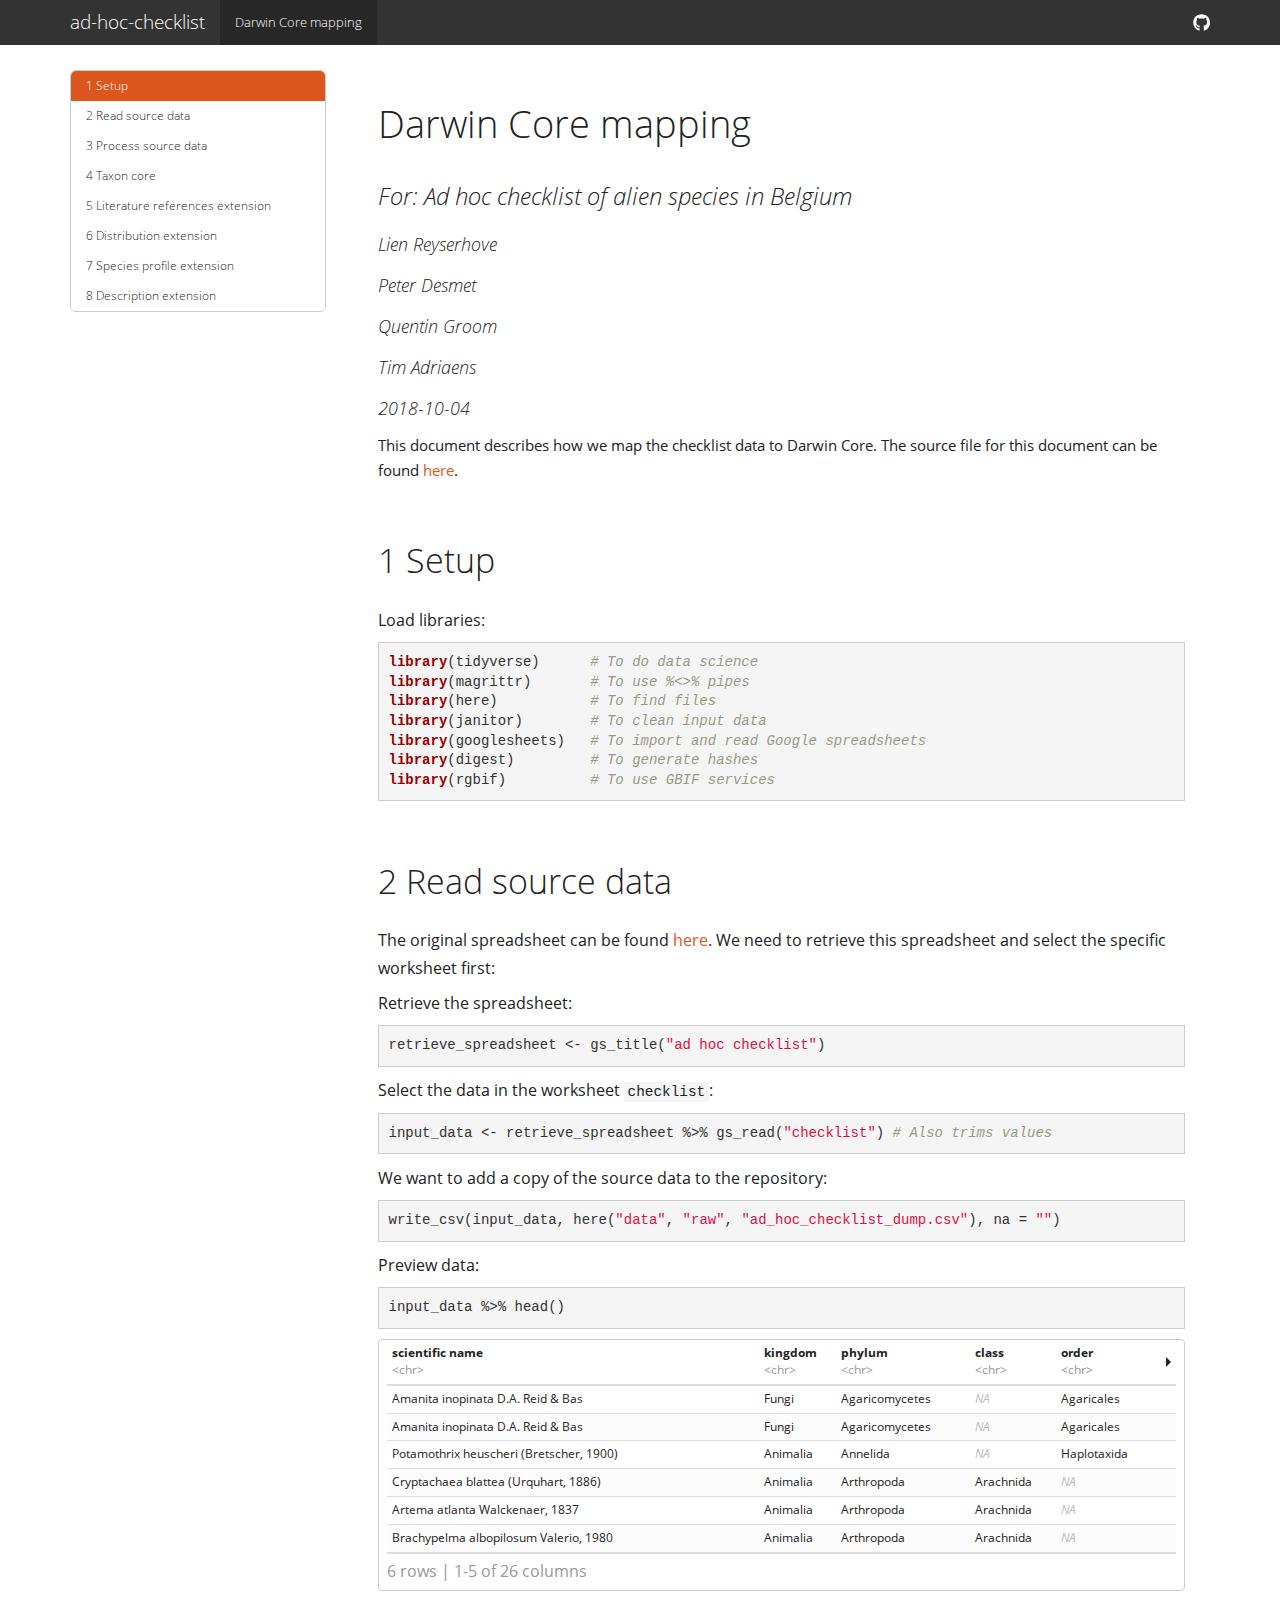
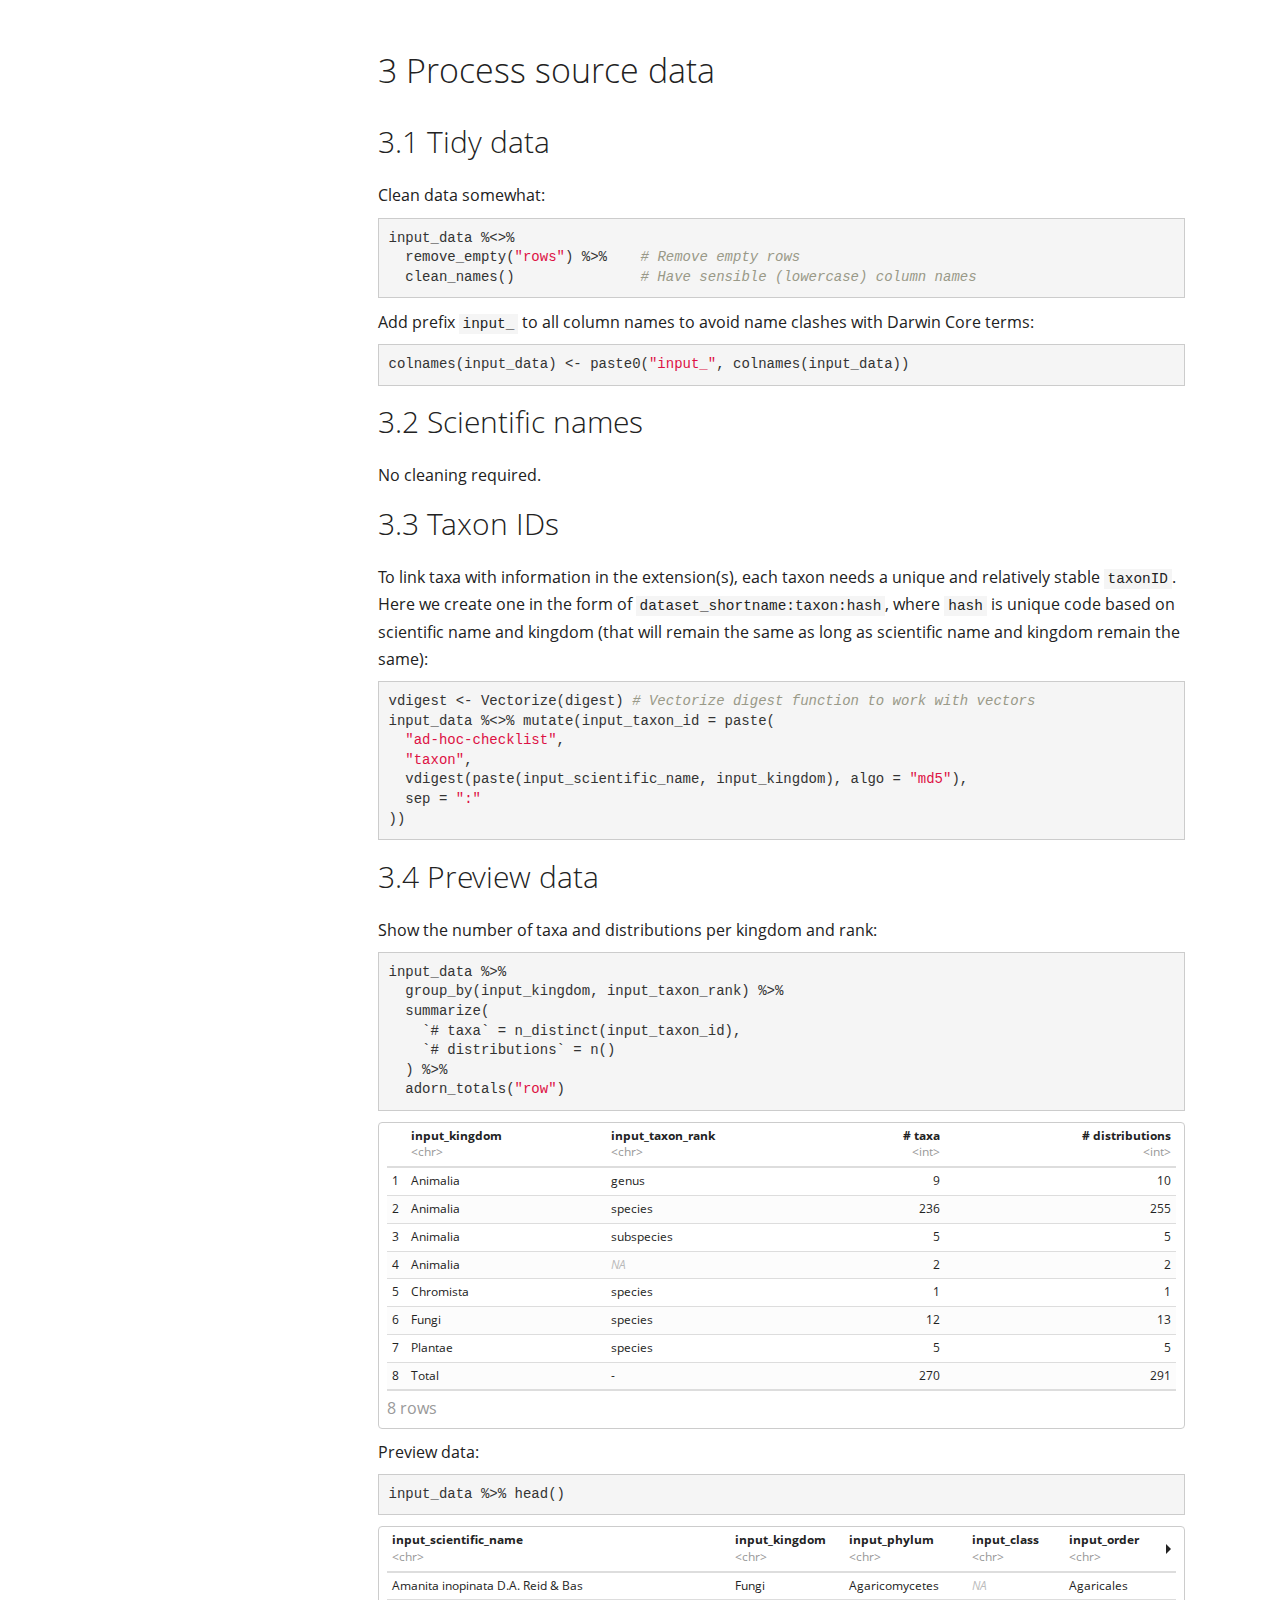
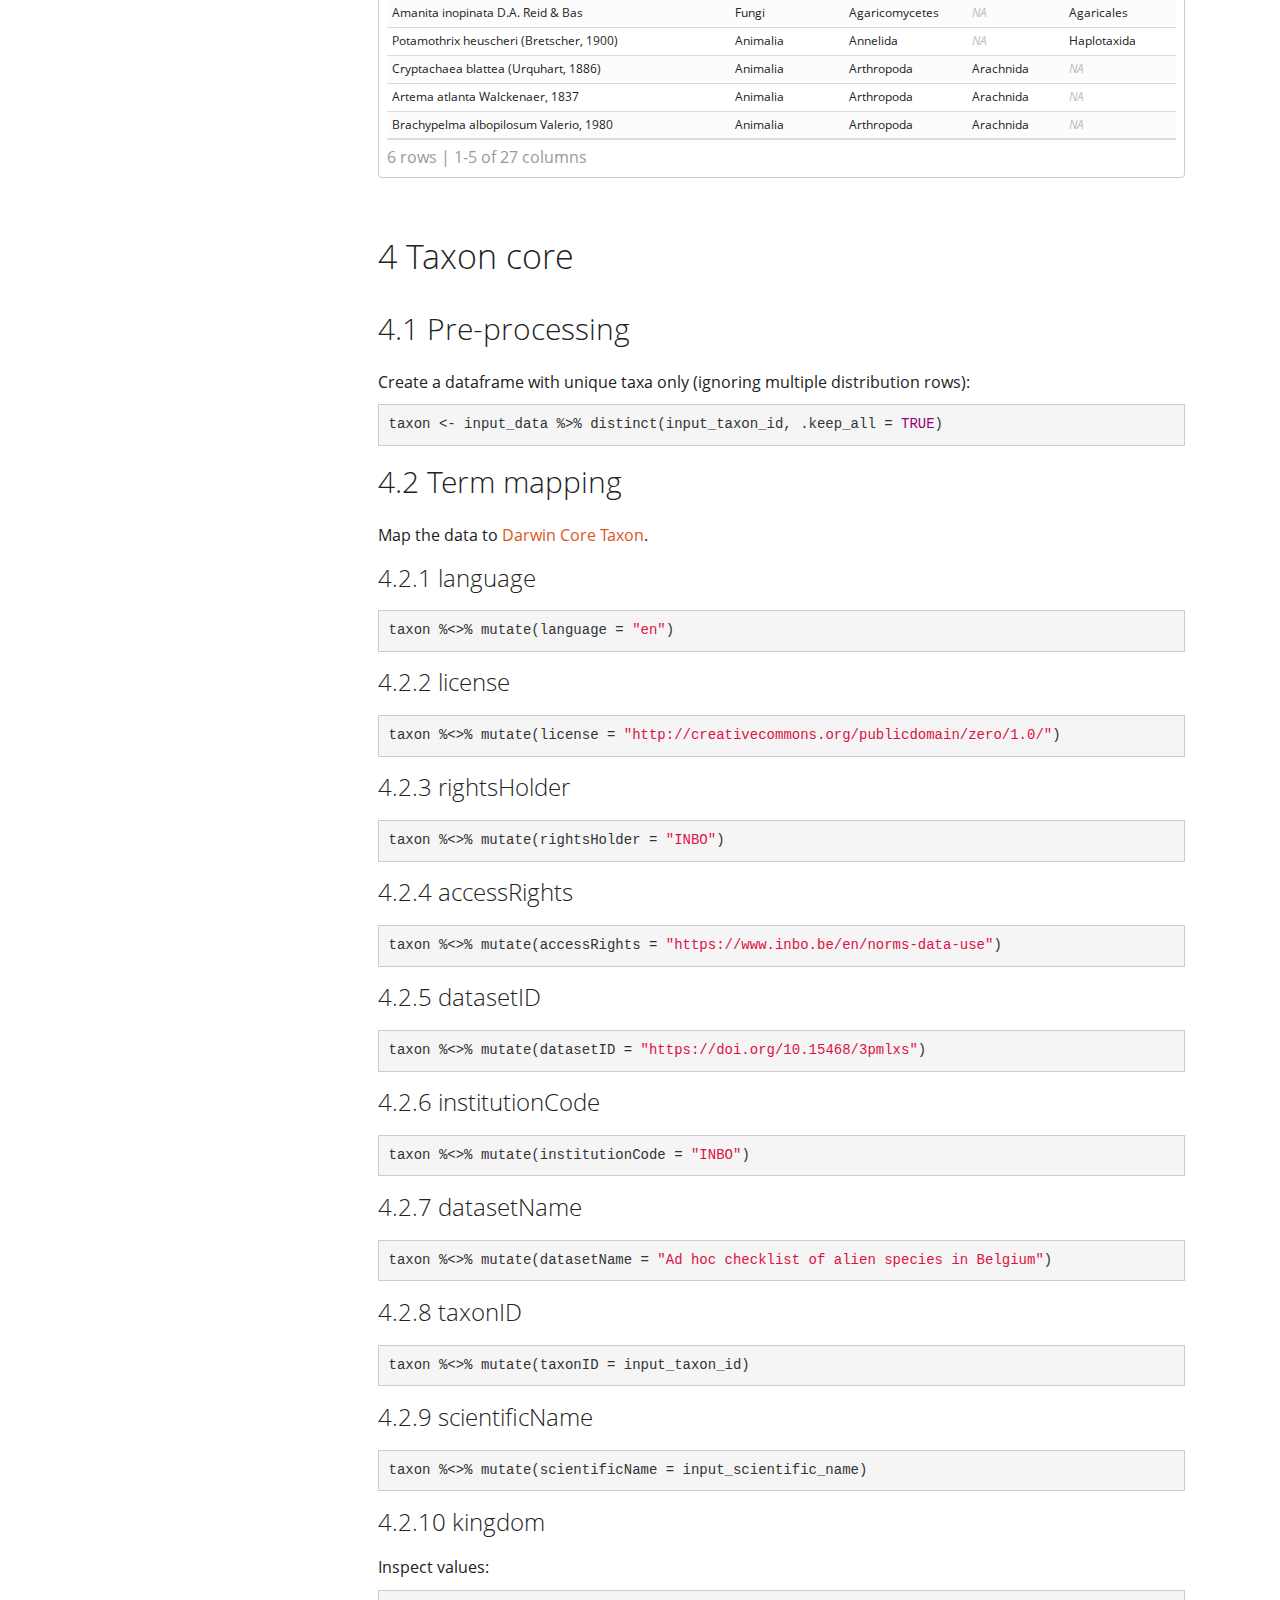
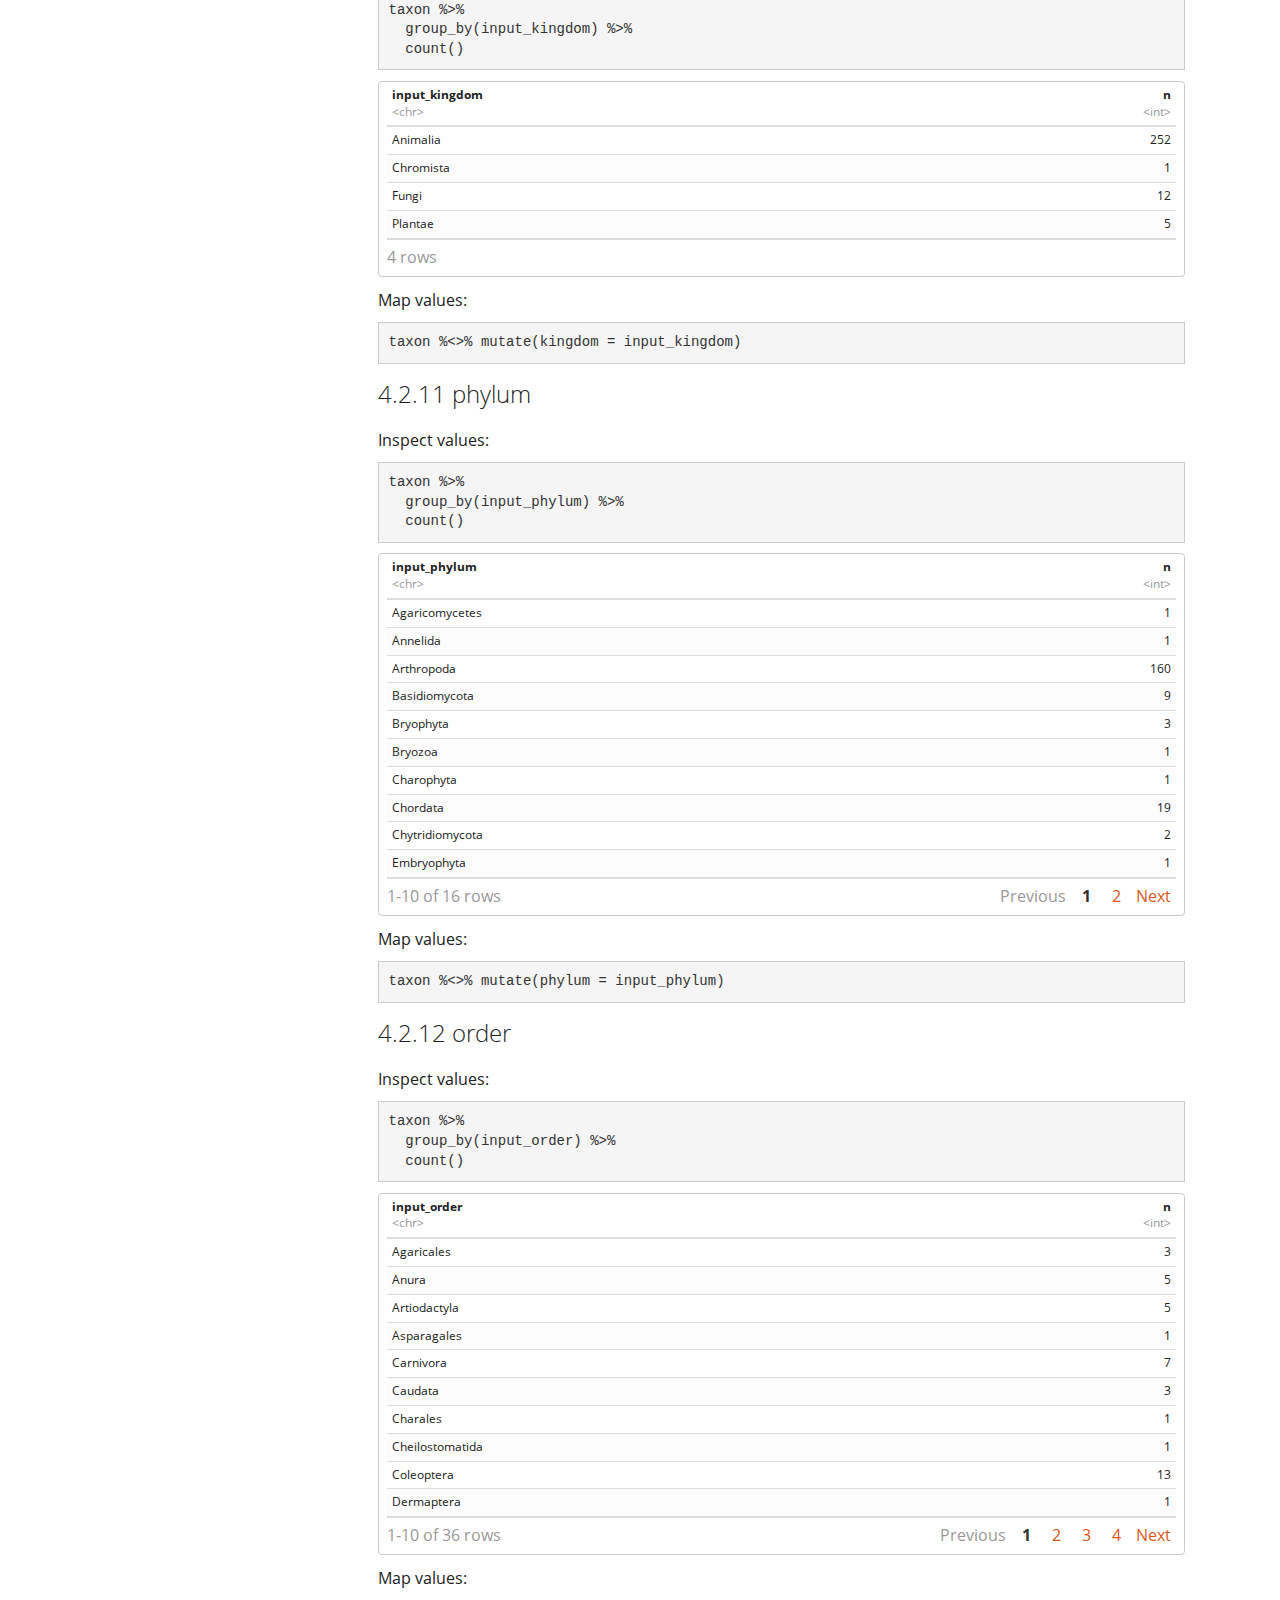
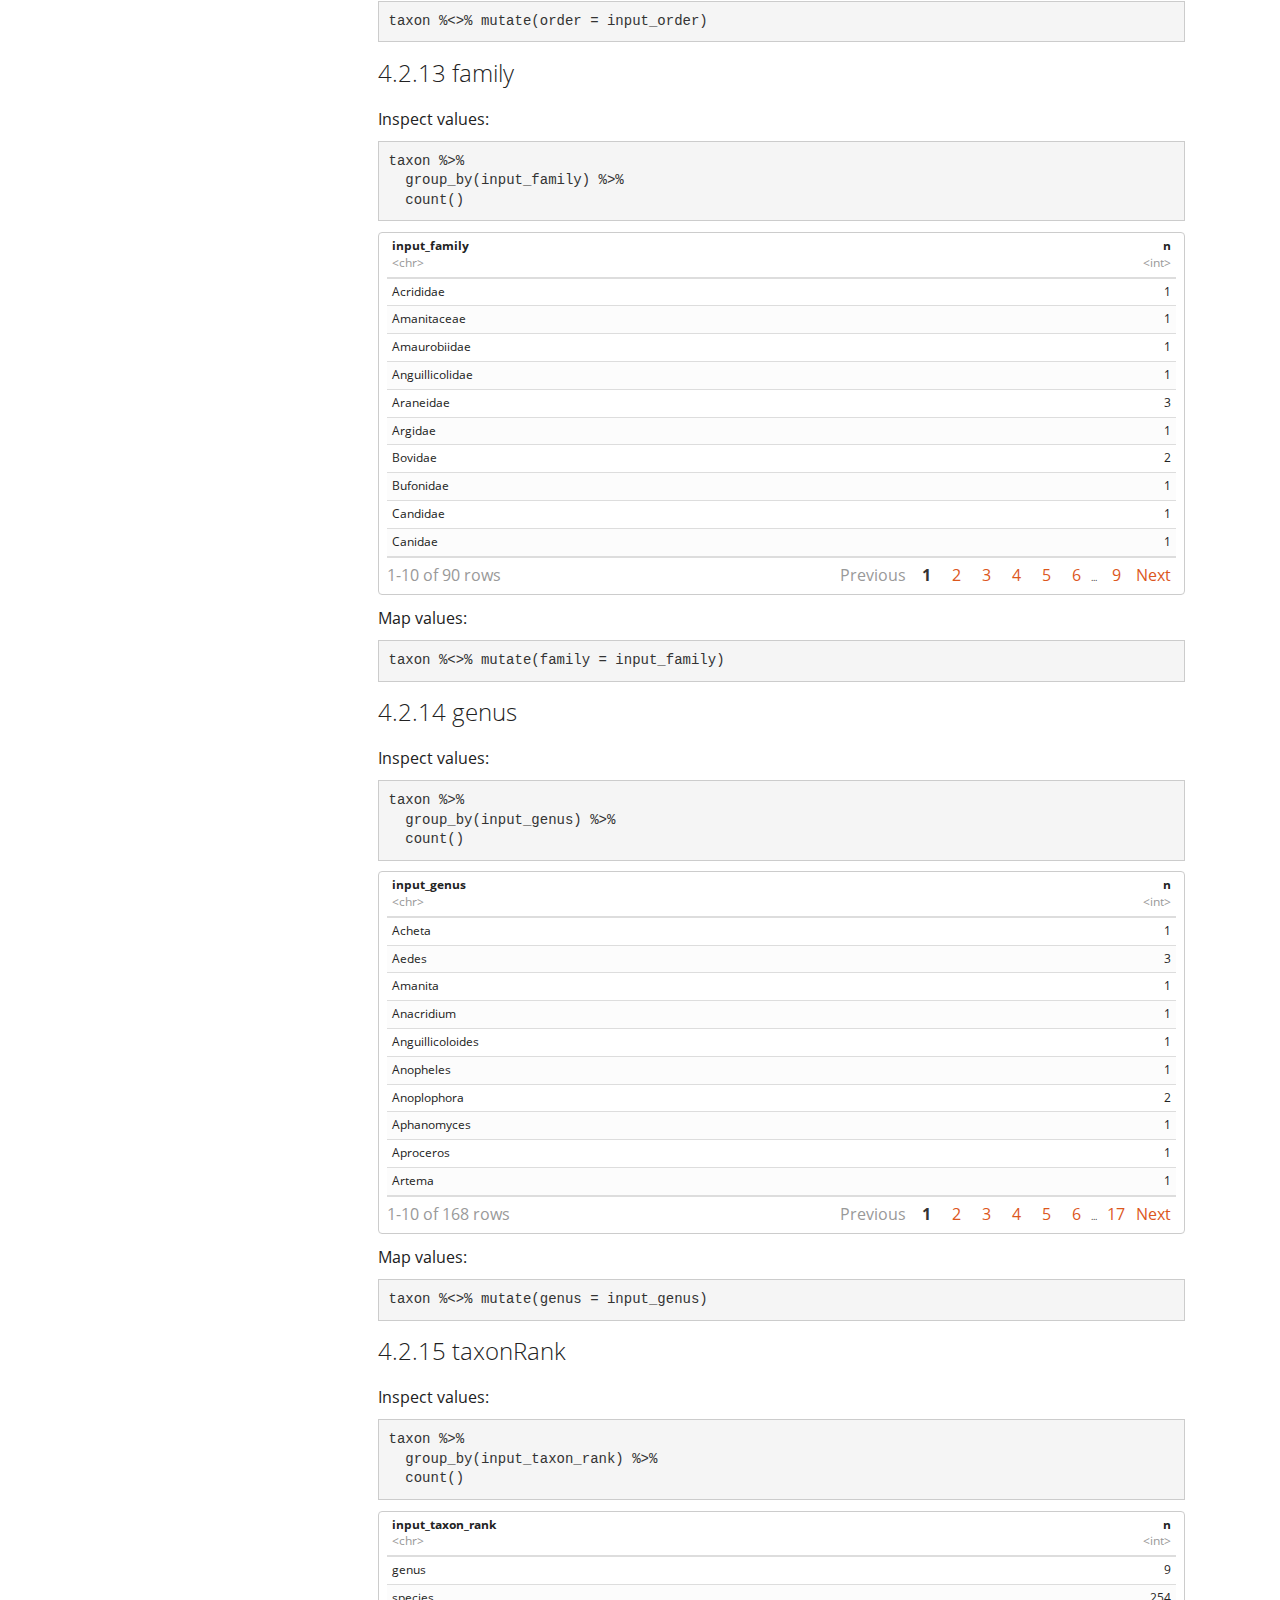
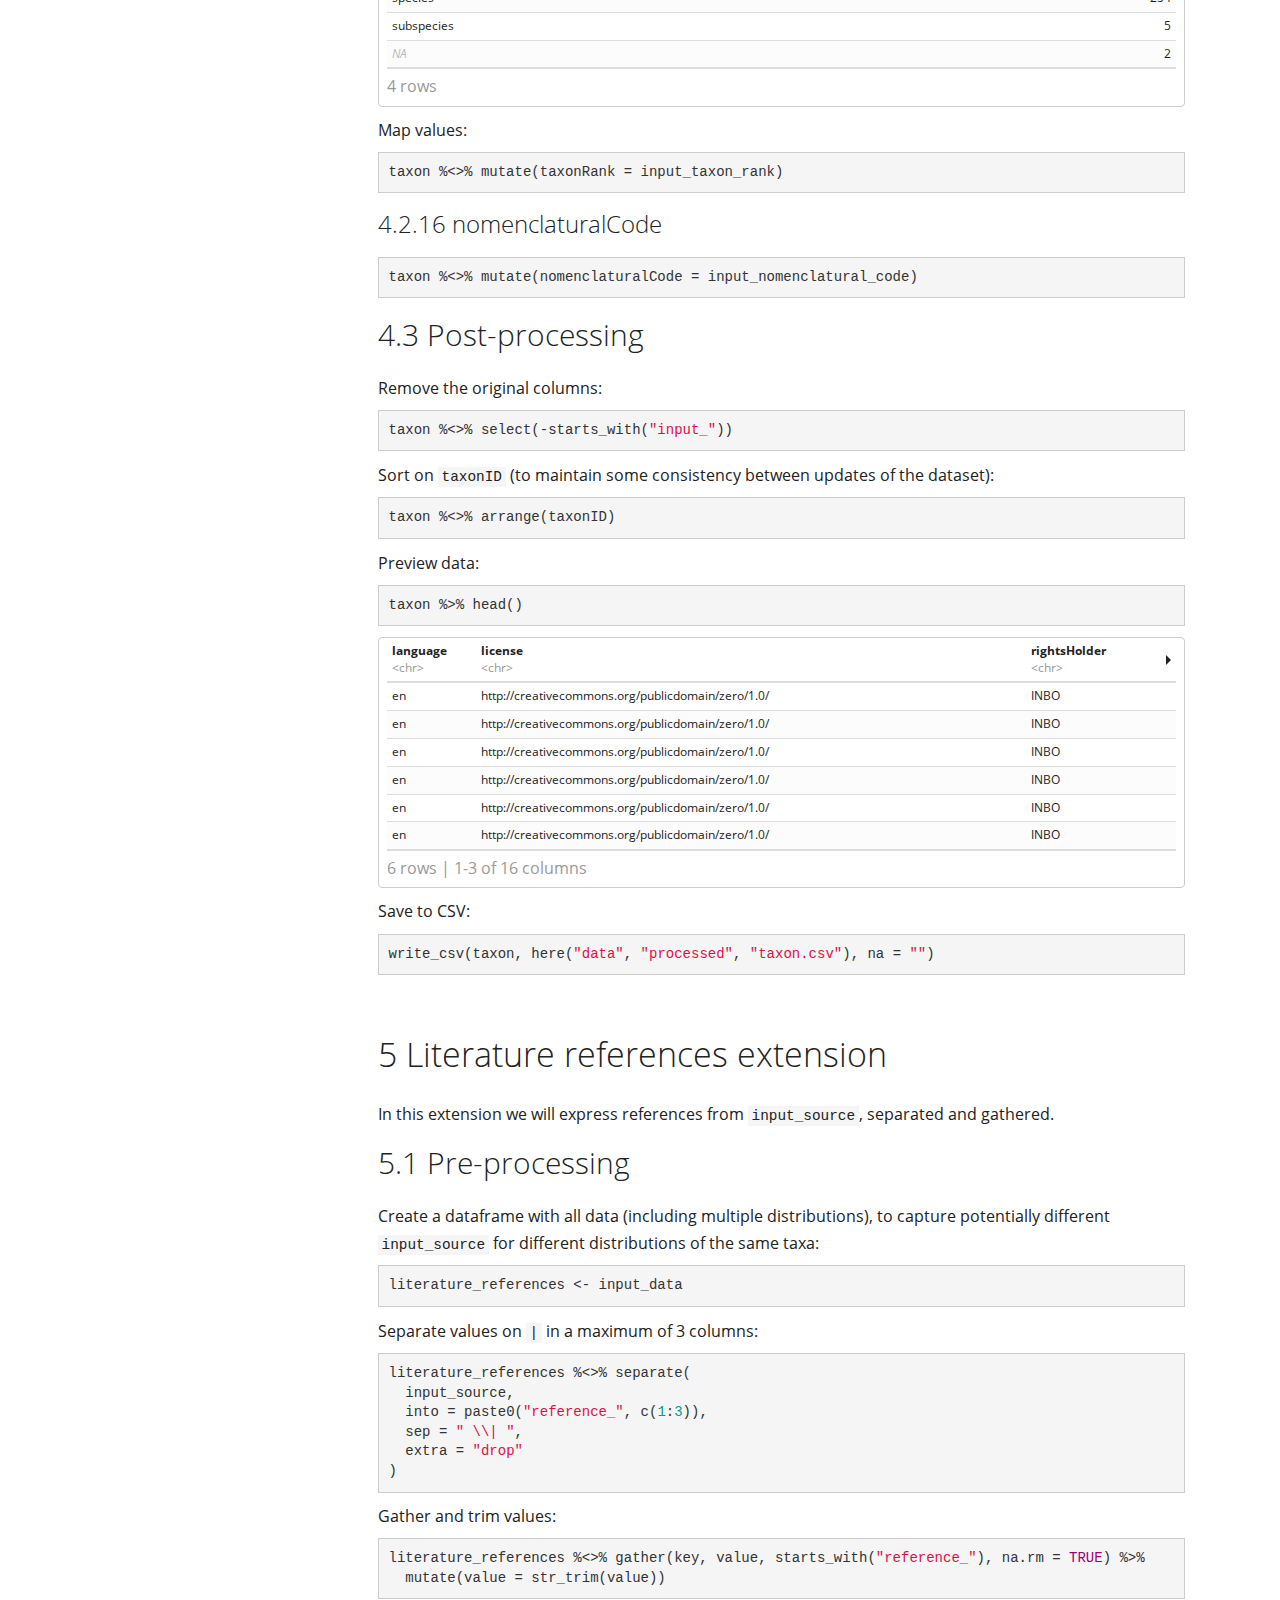
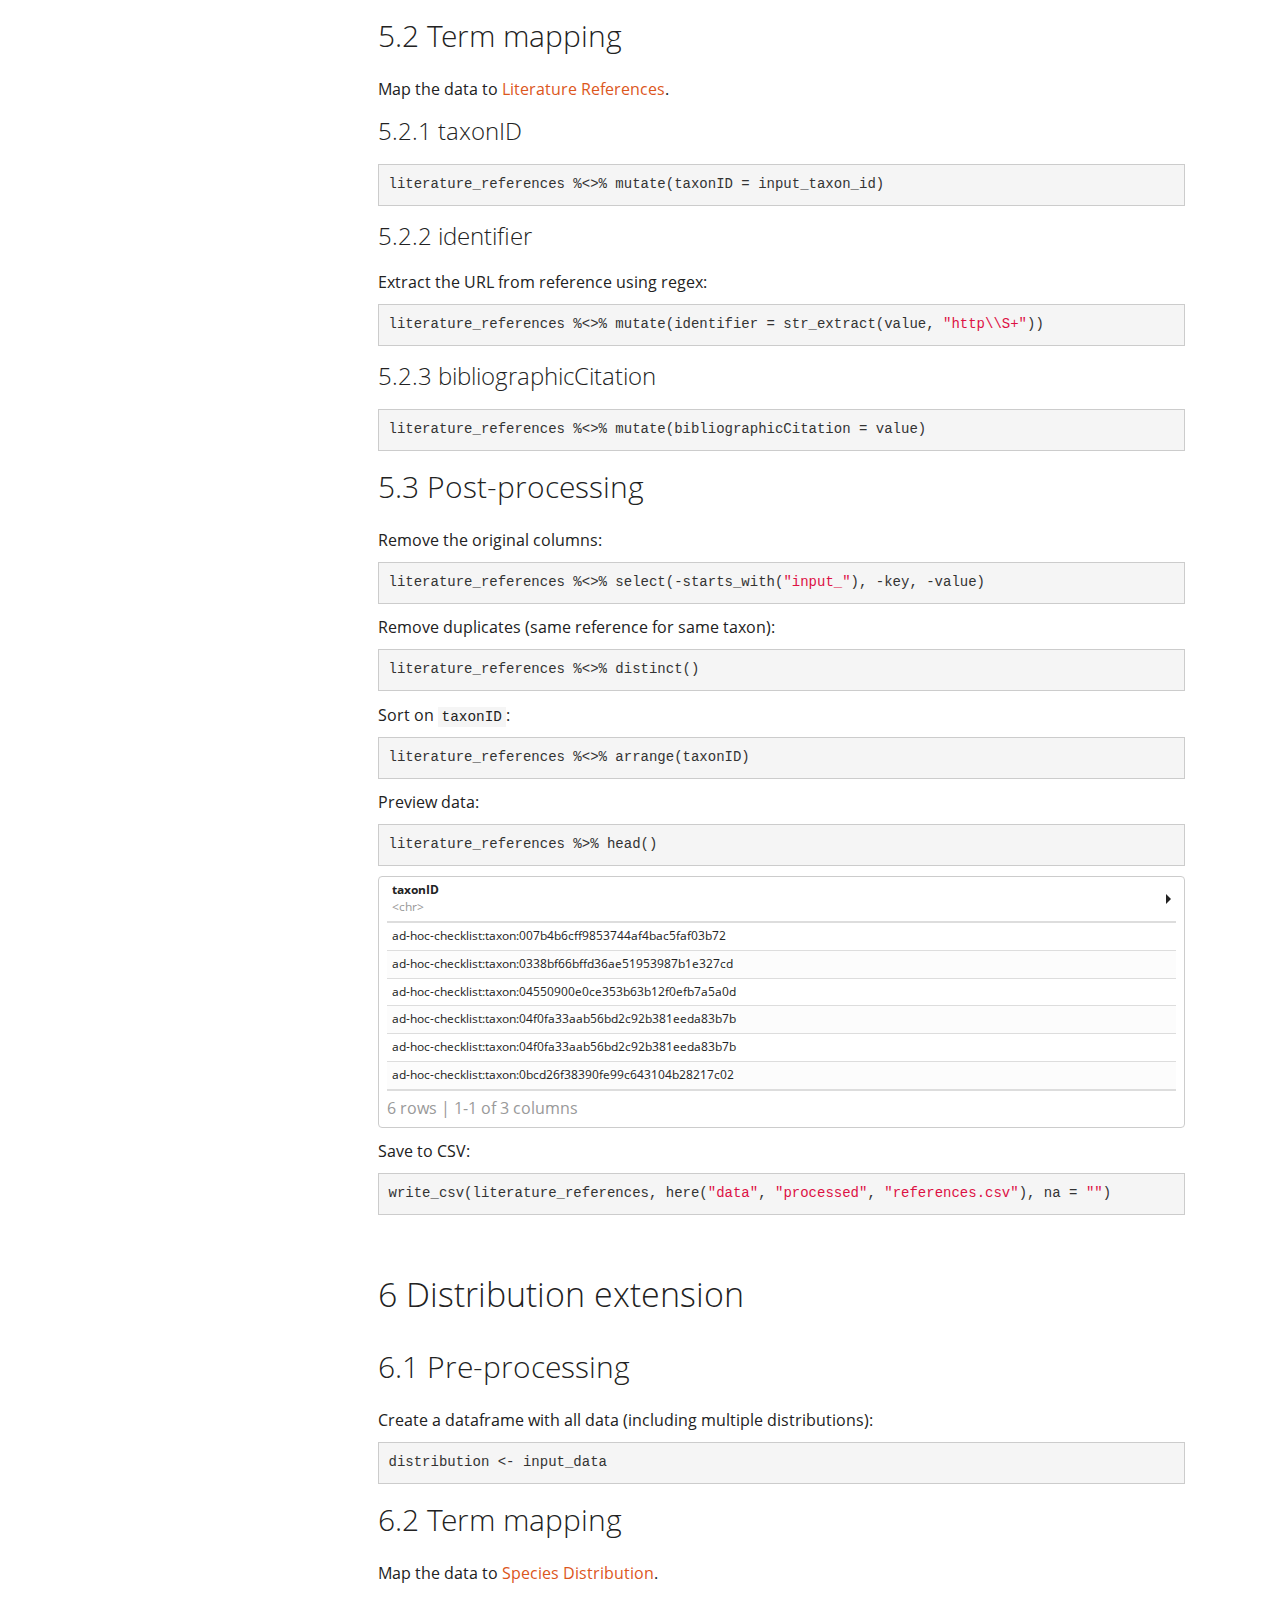
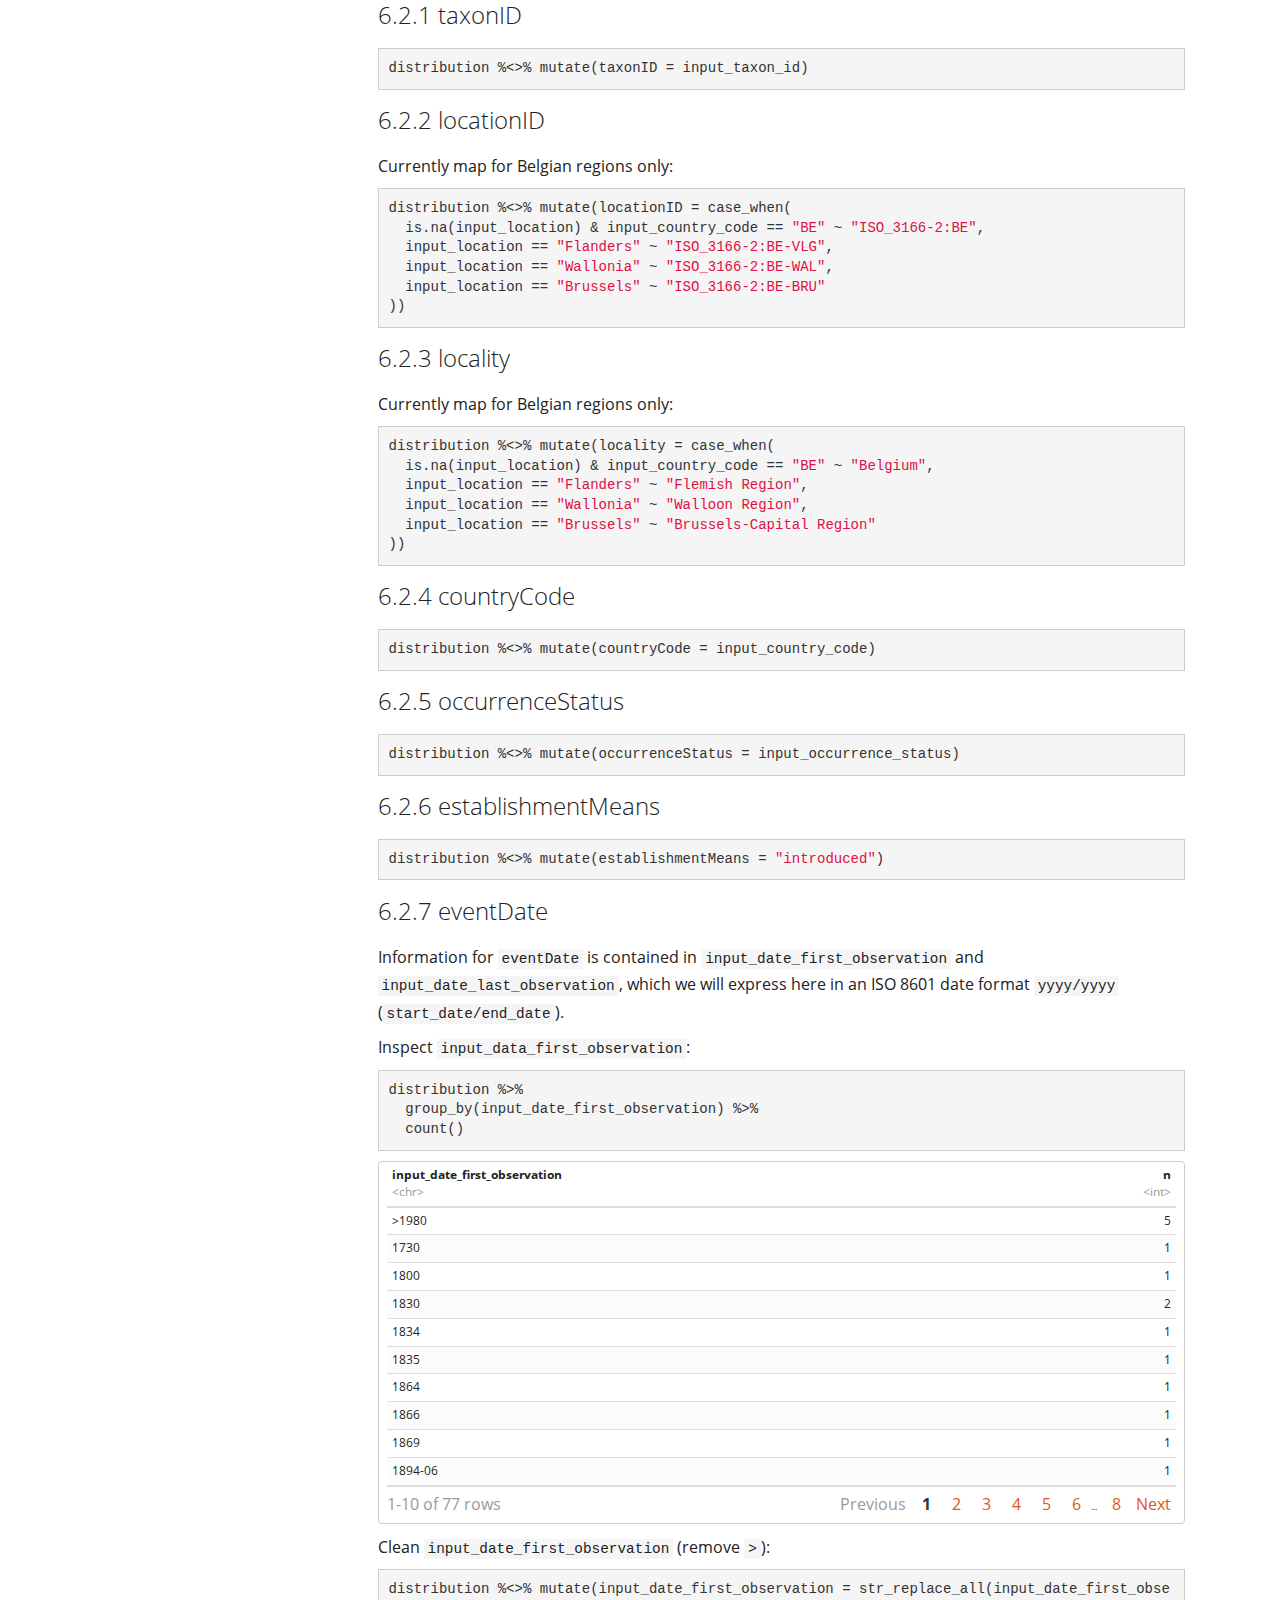
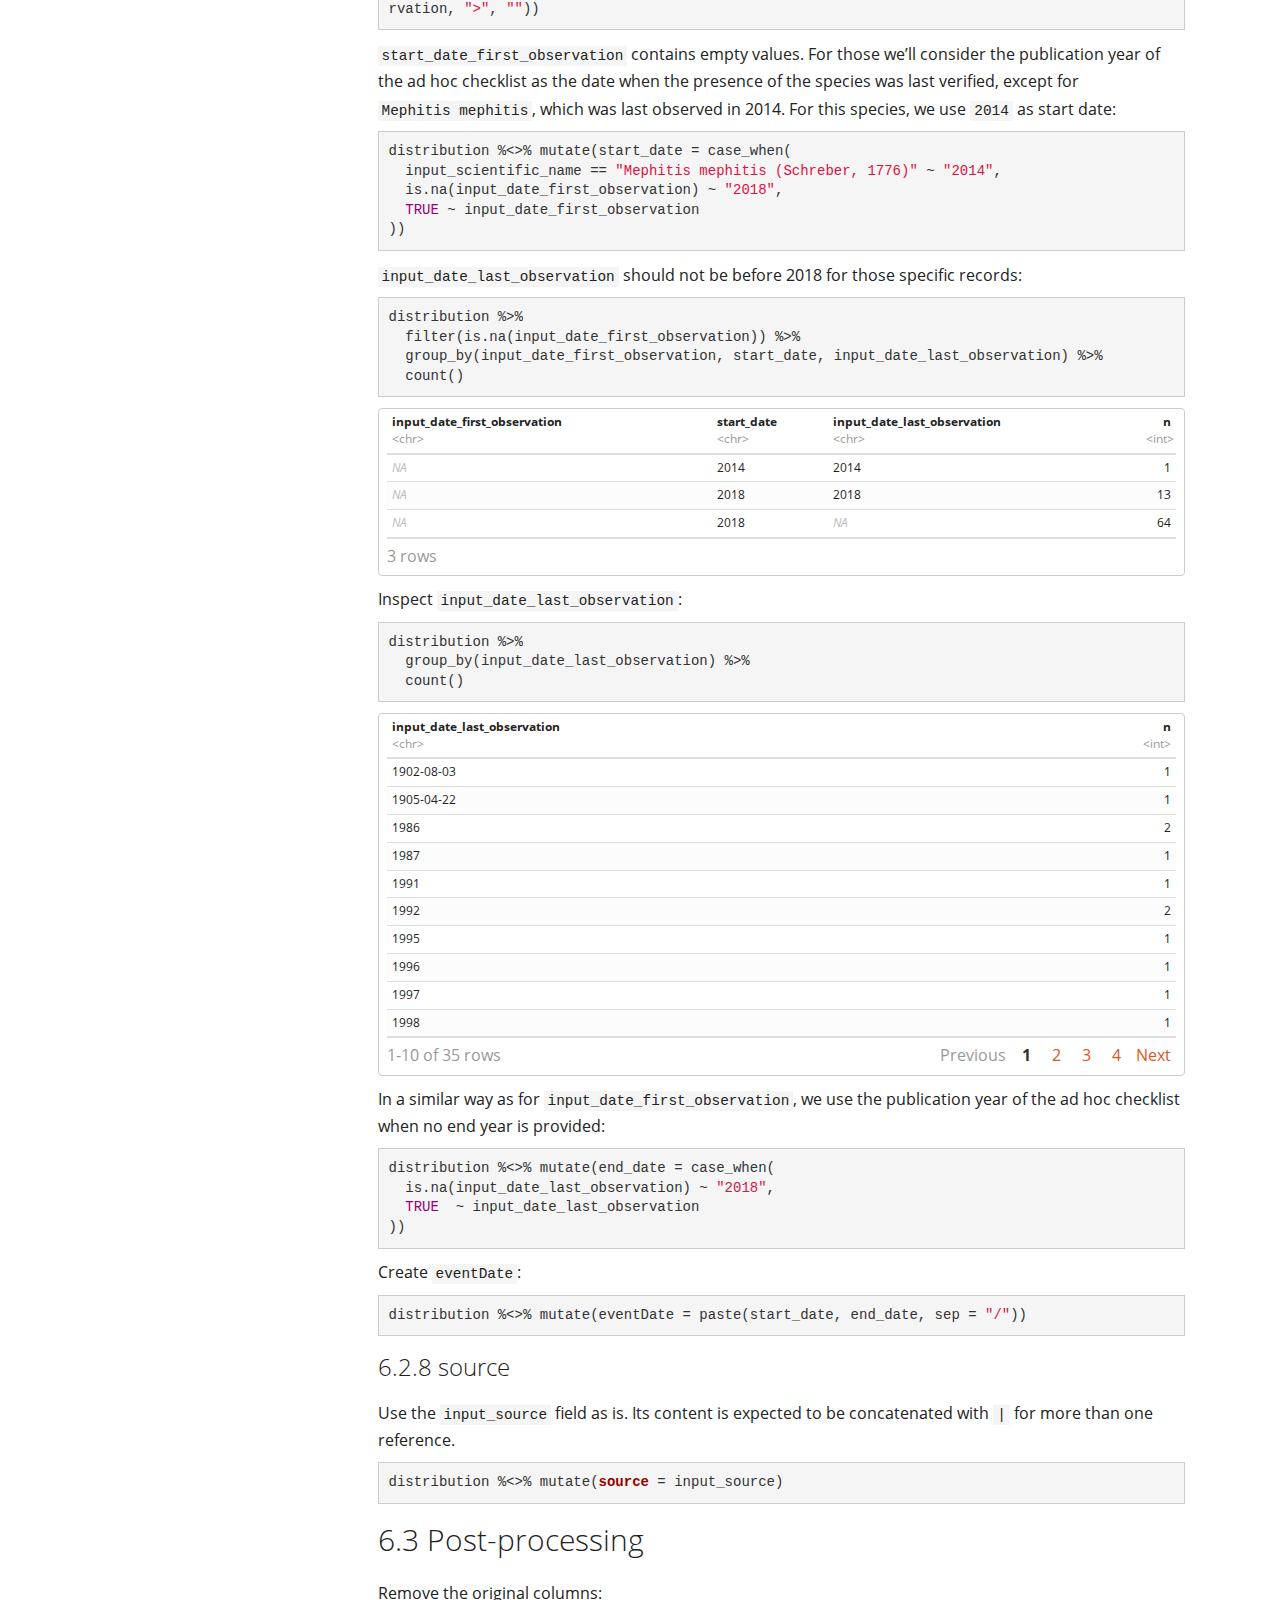
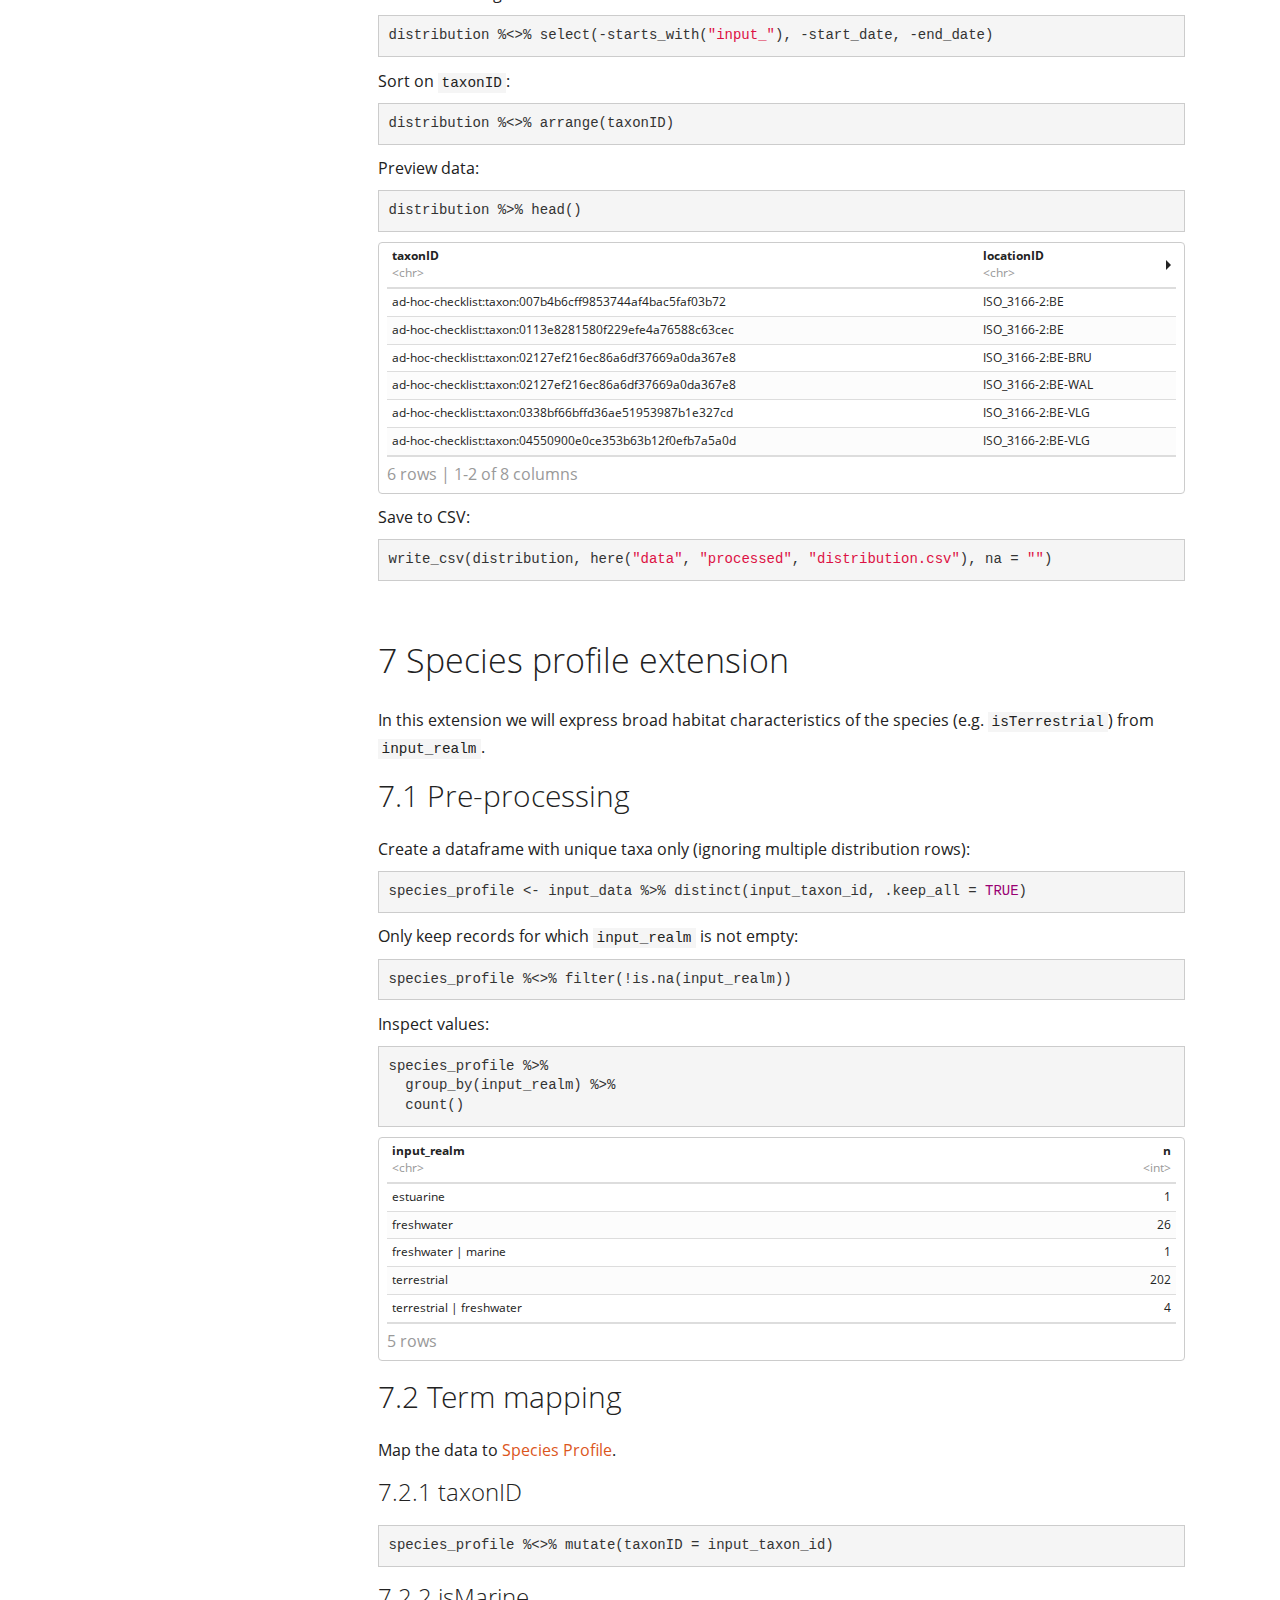
==== commit 59cbaf19: "Use write_csv instead of write.csv" ====
--- a/docs/dwc_mapping.html
+++ b/docs/dwc_mapping.html
@@ -14,7 +14,7 @@
 <meta name="author" content="Quentin Groom" />
 <meta name="author" content="Tim Adriaens" />
 
-<meta name="date" content="2018-10-03" />
+<meta name="date" content="2018-10-04" />
 
 <title>Darwin Core mapping</title>
 
@@ -315,7 +315,7 @@
 <h4 class="author"><em>Peter Desmet</em></h4>
 <h4 class="author"><em>Quentin Groom</em></h4>
 <h4 class="author"><em>Tim Adriaens</em></h4>
-<h4 class="date"><em>2018-10-03</em></h4>
+<h4 class="date"><em>2018-10-04</em></h4>
 
 </div>
 
@@ -324,12 +324,11 @@
 <div id="setup" class="section level1">
 <h1><span class="header-section-number">1</span> Setup</h1>
 <p>Load libraries:</p>
-<pre class="r"><code>library(tidyverse)      # To transform data
+<pre class="r"><code>library(tidyverse)      # To do data science
 library(magrittr)       # To use %&lt;&gt;% pipes
 library(here)           # To find files
 library(janitor)        # To clean input data
 library(googlesheets)   # To import and read Google spreadsheets 
-library(stringr)        # To perform string operations
 library(digest)         # To generate hashes
 library(rgbif)          # To use GBIF services</code></pre>
 </div>
@@ -341,7 +340,7 @@
 <p>Select the data in the worksheet <code>checklist</code>:</p>
 <pre class="r"><code>input_data &lt;- retrieve_spreadsheet %&gt;% gs_read(&quot;checklist&quot;) # Also trims values</code></pre>
 <p>We want to add a copy of the source data to the repository:</p>
-<pre class="r"><code>write.csv(input_data, file = here(&quot;data&quot;, &quot;raw&quot;, &quot;ad_hoc_checklist_dump.csv&quot;), na = &quot;&quot;, row.names = FALSE, fileEncoding = &quot;UTF-8&quot;)</code></pre>
+<pre class="r"><code>write_csv(input_data, here(&quot;data&quot;, &quot;raw&quot;, &quot;ad_hoc_checklist_dump.csv&quot;), na = &quot;&quot;)</code></pre>
 <p>Preview data:</p>
 <pre class="r"><code>input_data %&gt;% head()</code></pre>
 <div data-pagedtable="false">
@@ -549,7 +548,7 @@
   </script>
 </div>
 <p>Save to CSV:</p>
-<pre class="r"><code>write.csv(taxon, file = here(&quot;data&quot;, &quot;processed&quot;, &quot;taxon.csv&quot;), na = &quot;&quot;, row.names = FALSE, fileEncoding = &quot;UTF-8&quot;)</code></pre>
+<pre class="r"><code>write_csv(taxon, here(&quot;data&quot;, &quot;processed&quot;, &quot;taxon.csv&quot;), na = &quot;&quot;)</code></pre>
 </div>
 </div>
 <div id="literature-references-extension" class="section level1">
@@ -603,7 +602,7 @@
   </script>
 </div>
 <p>Save to CSV:</p>
-<pre class="r"><code>write.csv(literature_references, file = here(&quot;data&quot;, &quot;processed&quot;, &quot;references.csv&quot;), na = &quot;&quot;, row.names = FALSE, fileEncoding = &quot;UTF-8&quot;)</code></pre>
+<pre class="r"><code>write_csv(literature_references, here(&quot;data&quot;, &quot;processed&quot;, &quot;references.csv&quot;), na = &quot;&quot;)</code></pre>
 </div>
 </div>
 <div id="distribution-extension" class="section level1">
@@ -719,7 +718,7 @@
   </script>
 </div>
 <p>Save to CSV:</p>
-<pre class="r"><code>write.csv(distribution, file = here(&quot;data&quot;, &quot;processed&quot;, &quot;distribution.csv&quot;), na = &quot;&quot;, row.names = FALSE, fileEncoding = &quot;UTF-8&quot;)</code></pre>
+<pre class="r"><code>write_csv(distribution, here(&quot;data&quot;, &quot;processed&quot;, &quot;distribution.csv&quot;), na = &quot;&quot;)</code></pre>
 </div>
 </div>
 <div id="species-profile-extension" class="section level1">
@@ -799,7 +798,7 @@
   </script>
 </div>
 <p>Save to CSV:</p>
-<pre class="r"><code>write.csv(species_profile, file = here(&quot;data&quot;, &quot;processed&quot;, &quot;speciesprofile.csv&quot;), na = &quot;&quot;, row.names = FALSE, fileEncoding = &quot;UTF-8&quot;)</code></pre>
+<pre class="r"><code>write_csv(species_profile, here(&quot;data&quot;, &quot;processed&quot;, &quot;speciesprofile.csv&quot;), na = &quot;&quot;)</code></pre>
 </div>
 </div>
 <div id="description-extension" class="section level1">
@@ -1013,7 +1012,7 @@
   </script>
 </div>
 <p>Save to CSV:</p>
-<pre class="r"><code>write.csv(description_ext, file = here(&quot;data&quot;, &quot;processed&quot;, &quot;description.csv&quot;), na = &quot;&quot;, row.names = FALSE, fileEncoding = &quot;UTF-8&quot;)</code></pre>
+<pre class="r"><code>write_csv(description_ext, here(&quot;data&quot;, &quot;processed&quot;, &quot;description.csv&quot;), na = &quot;&quot;)</code></pre>
 </div>
 </div>
 
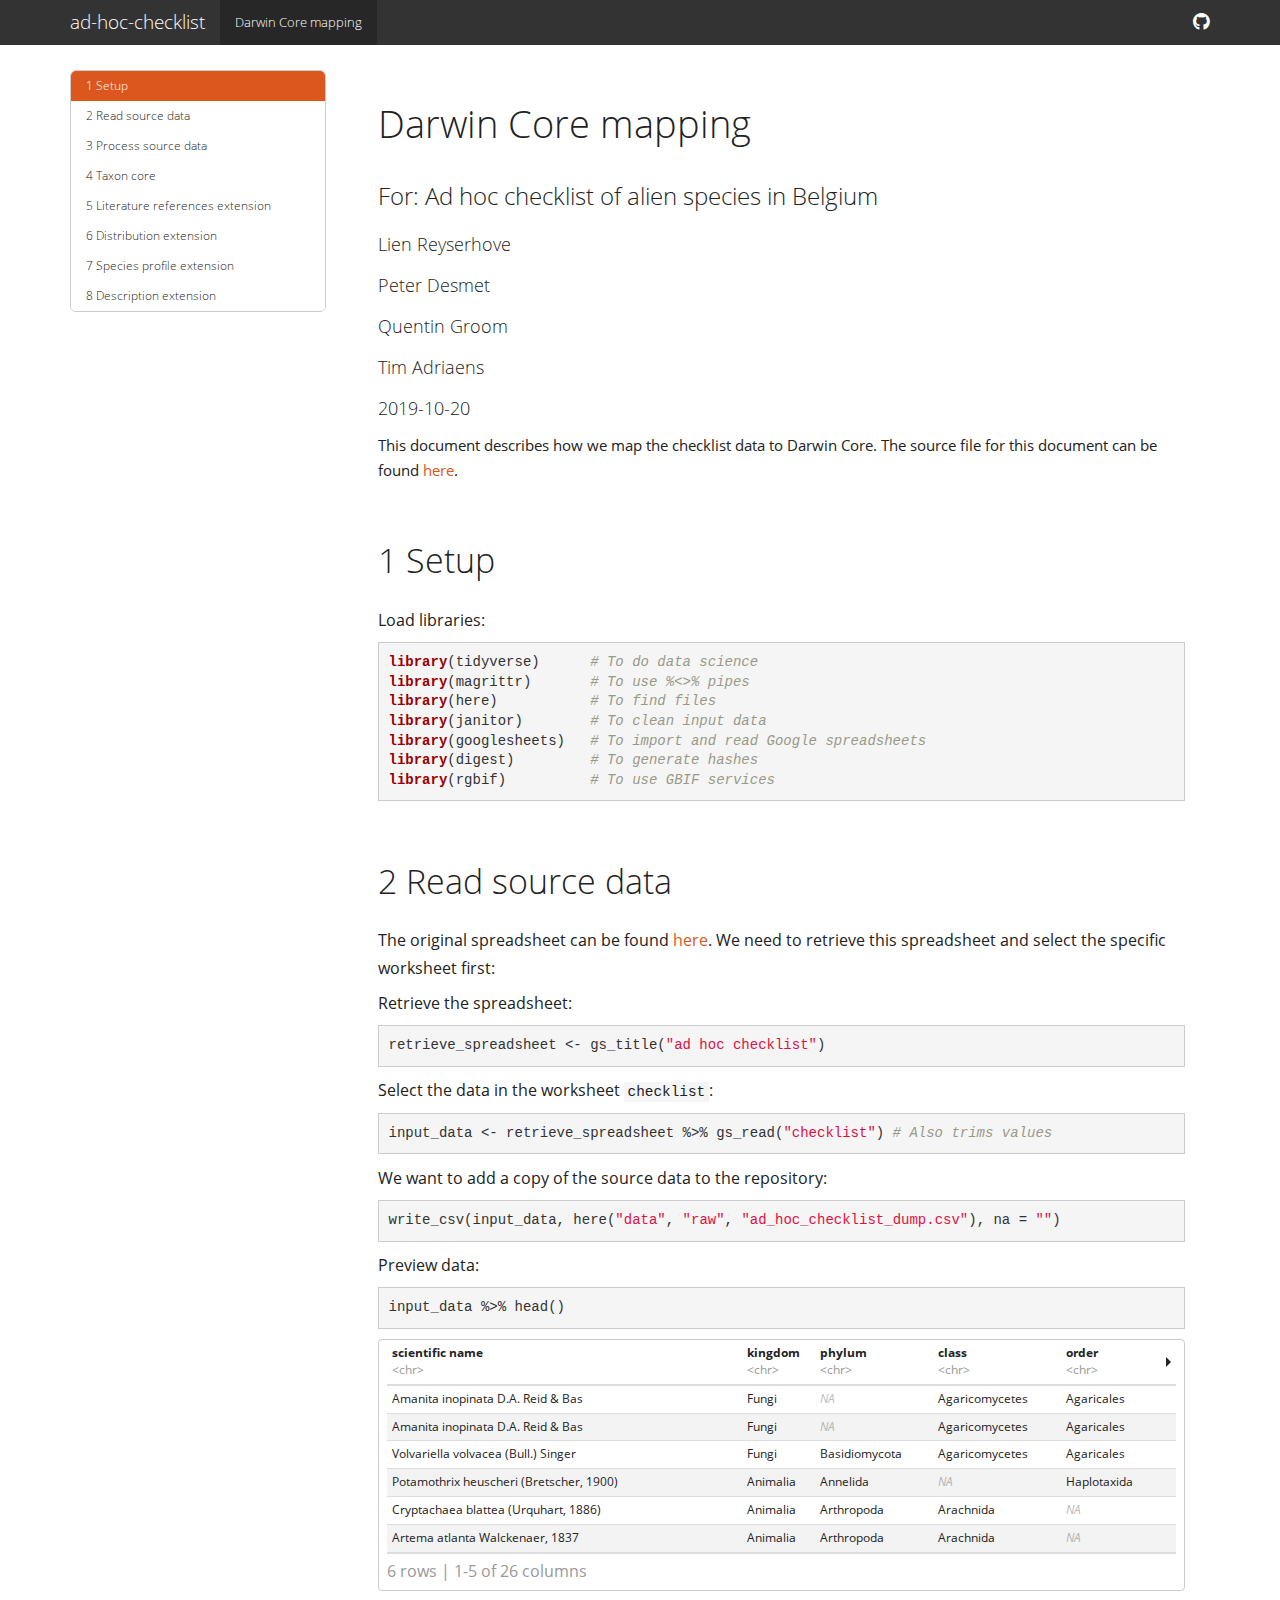
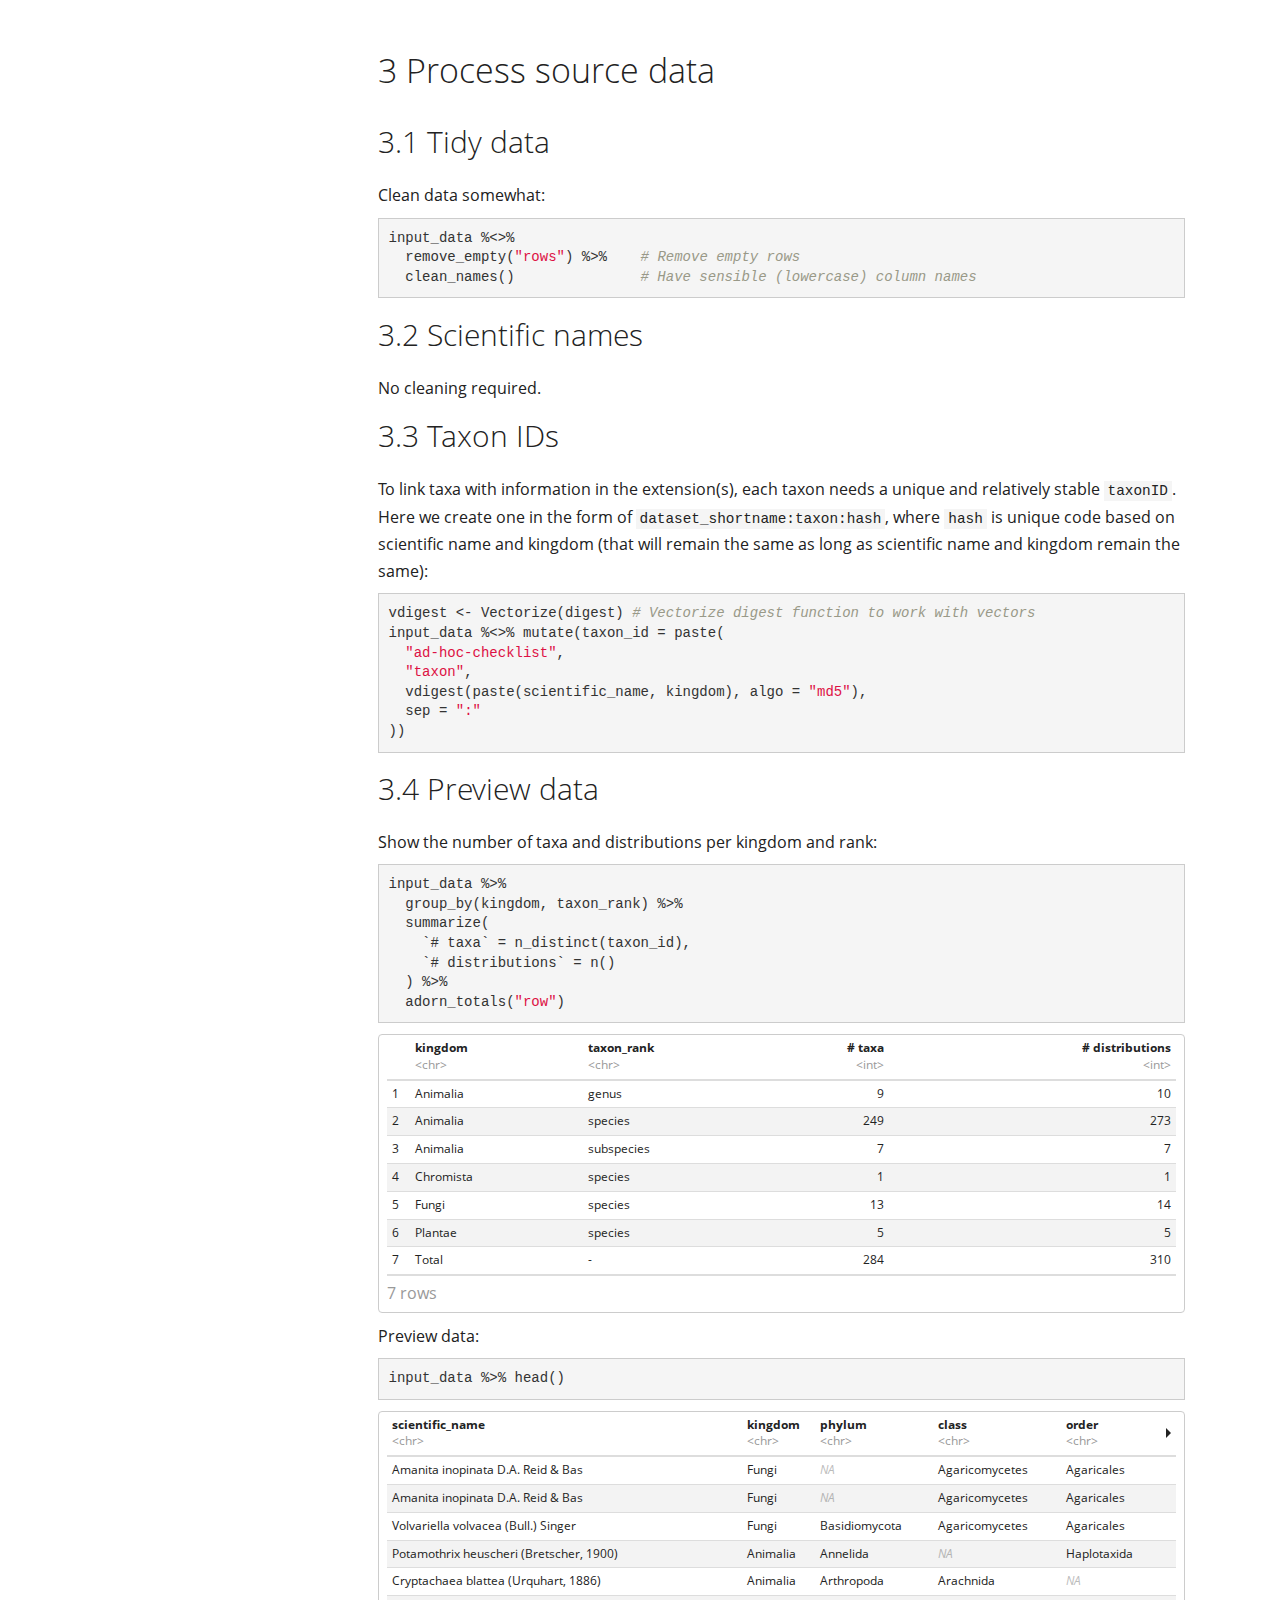
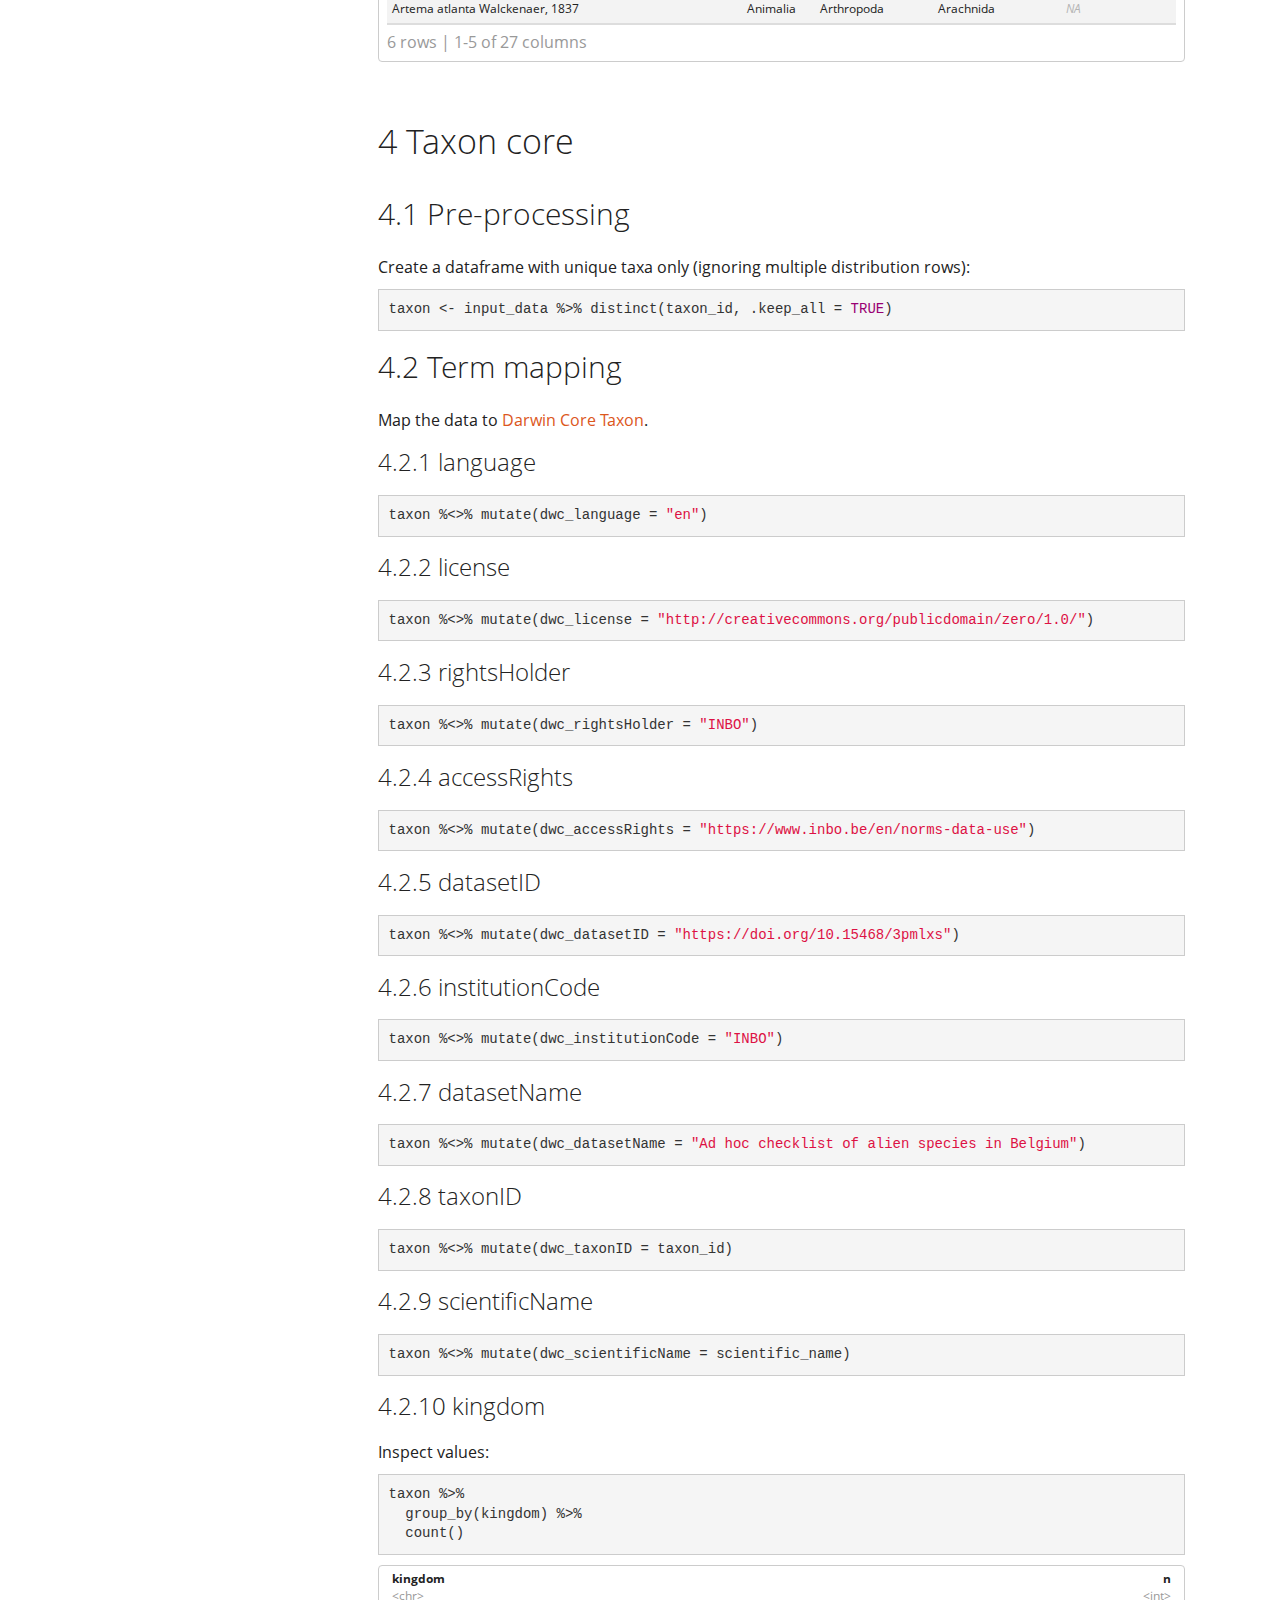
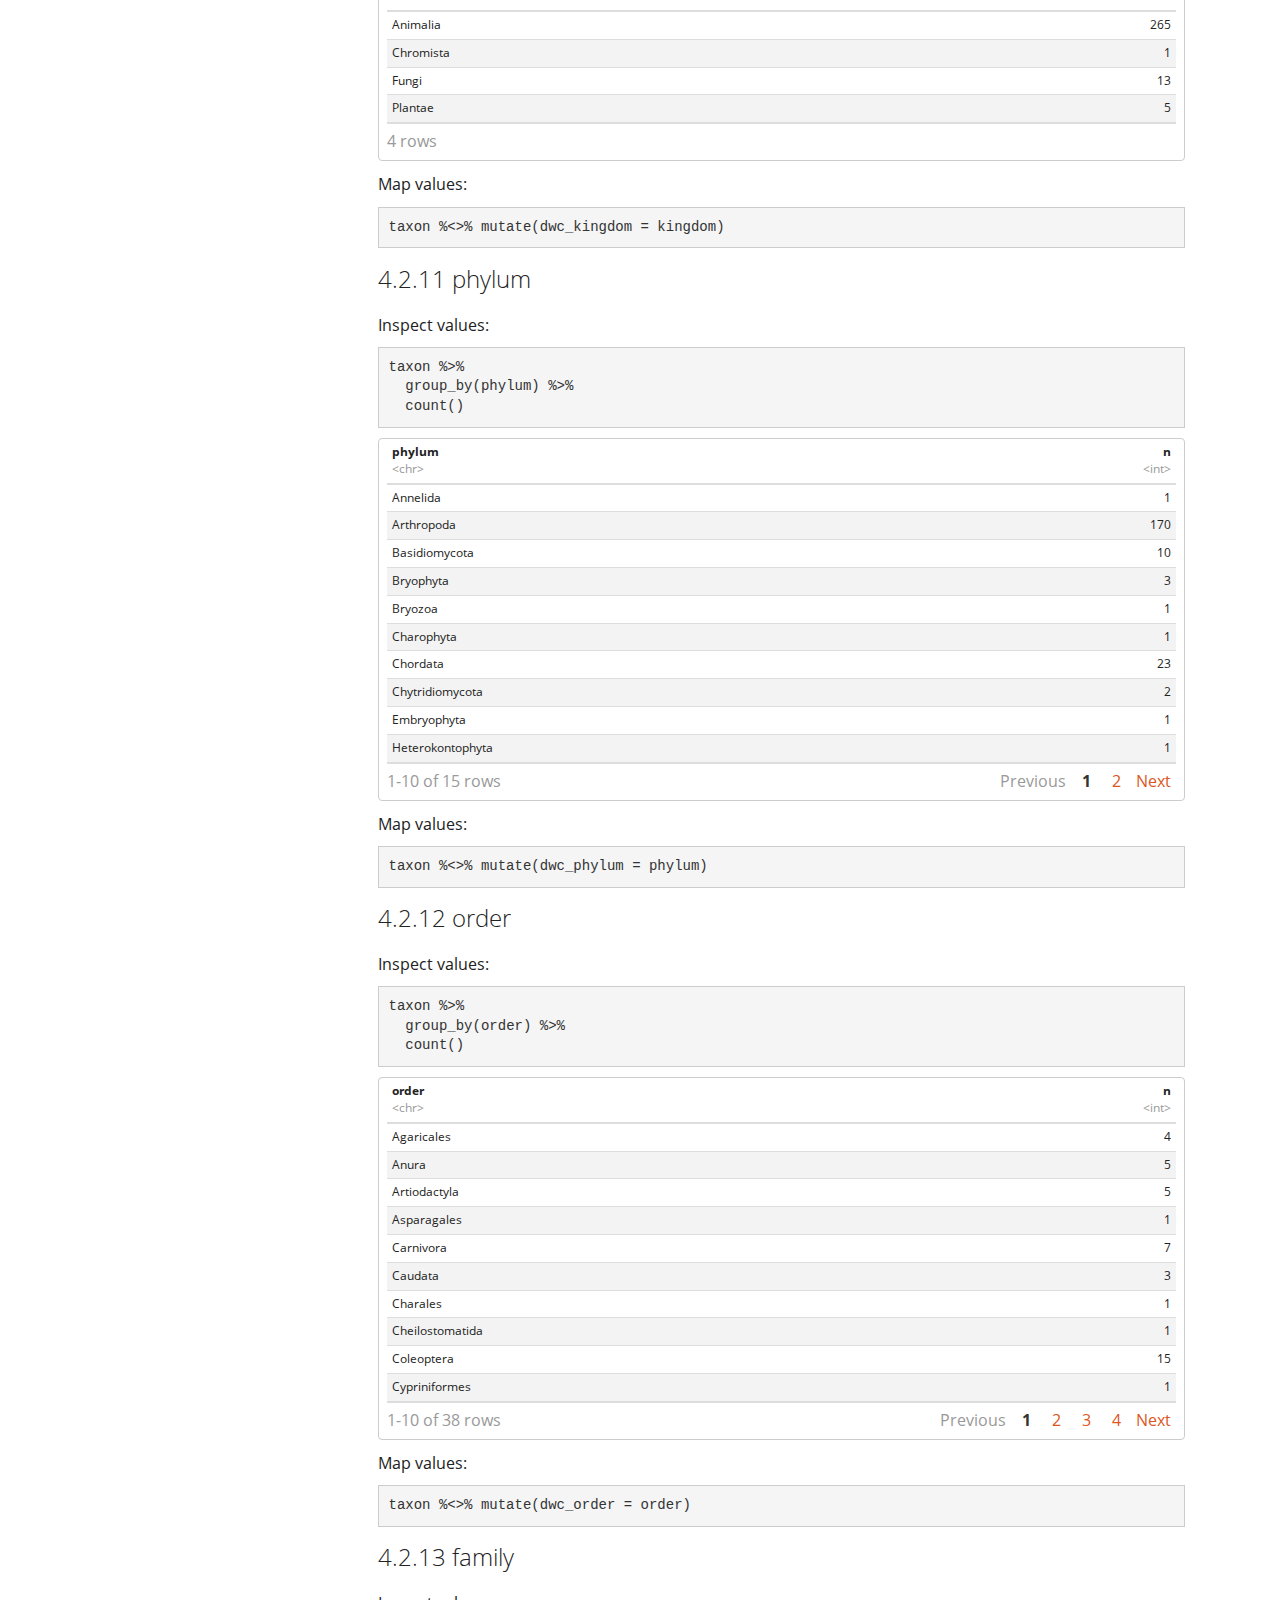
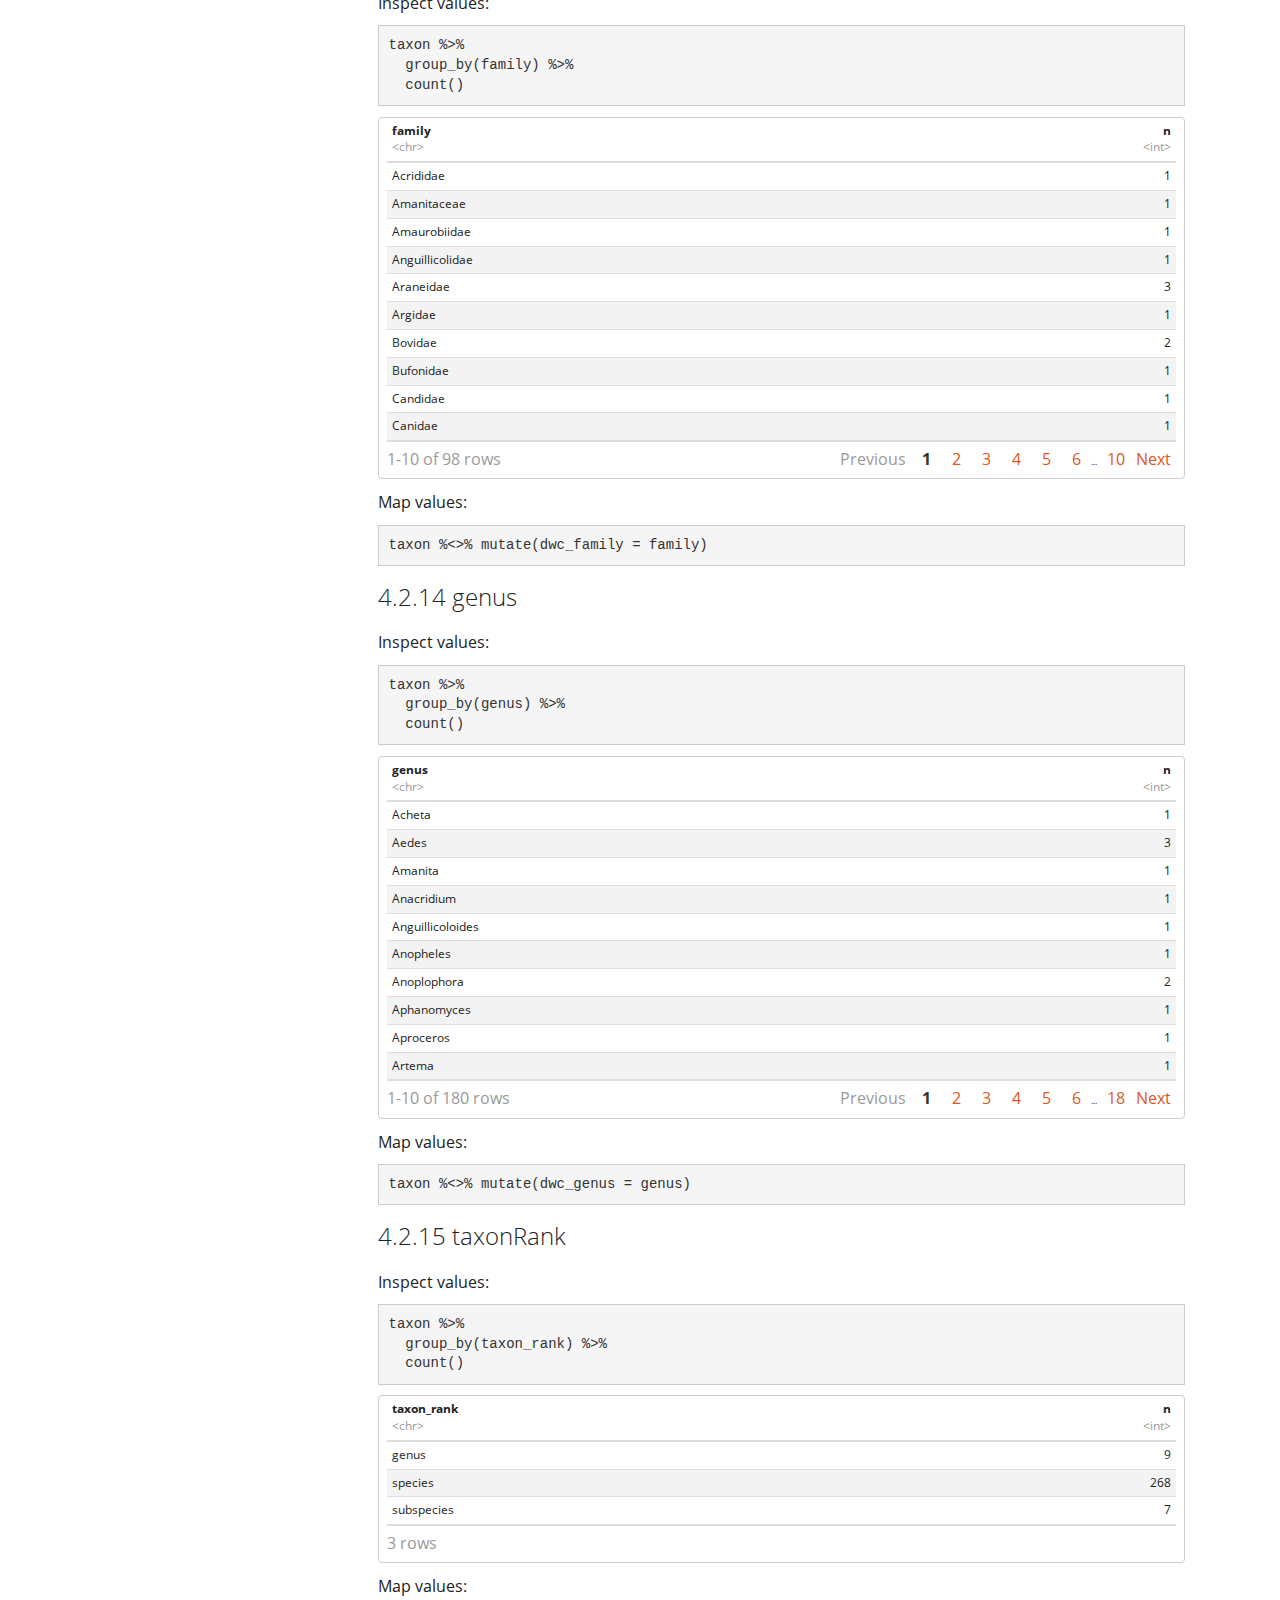
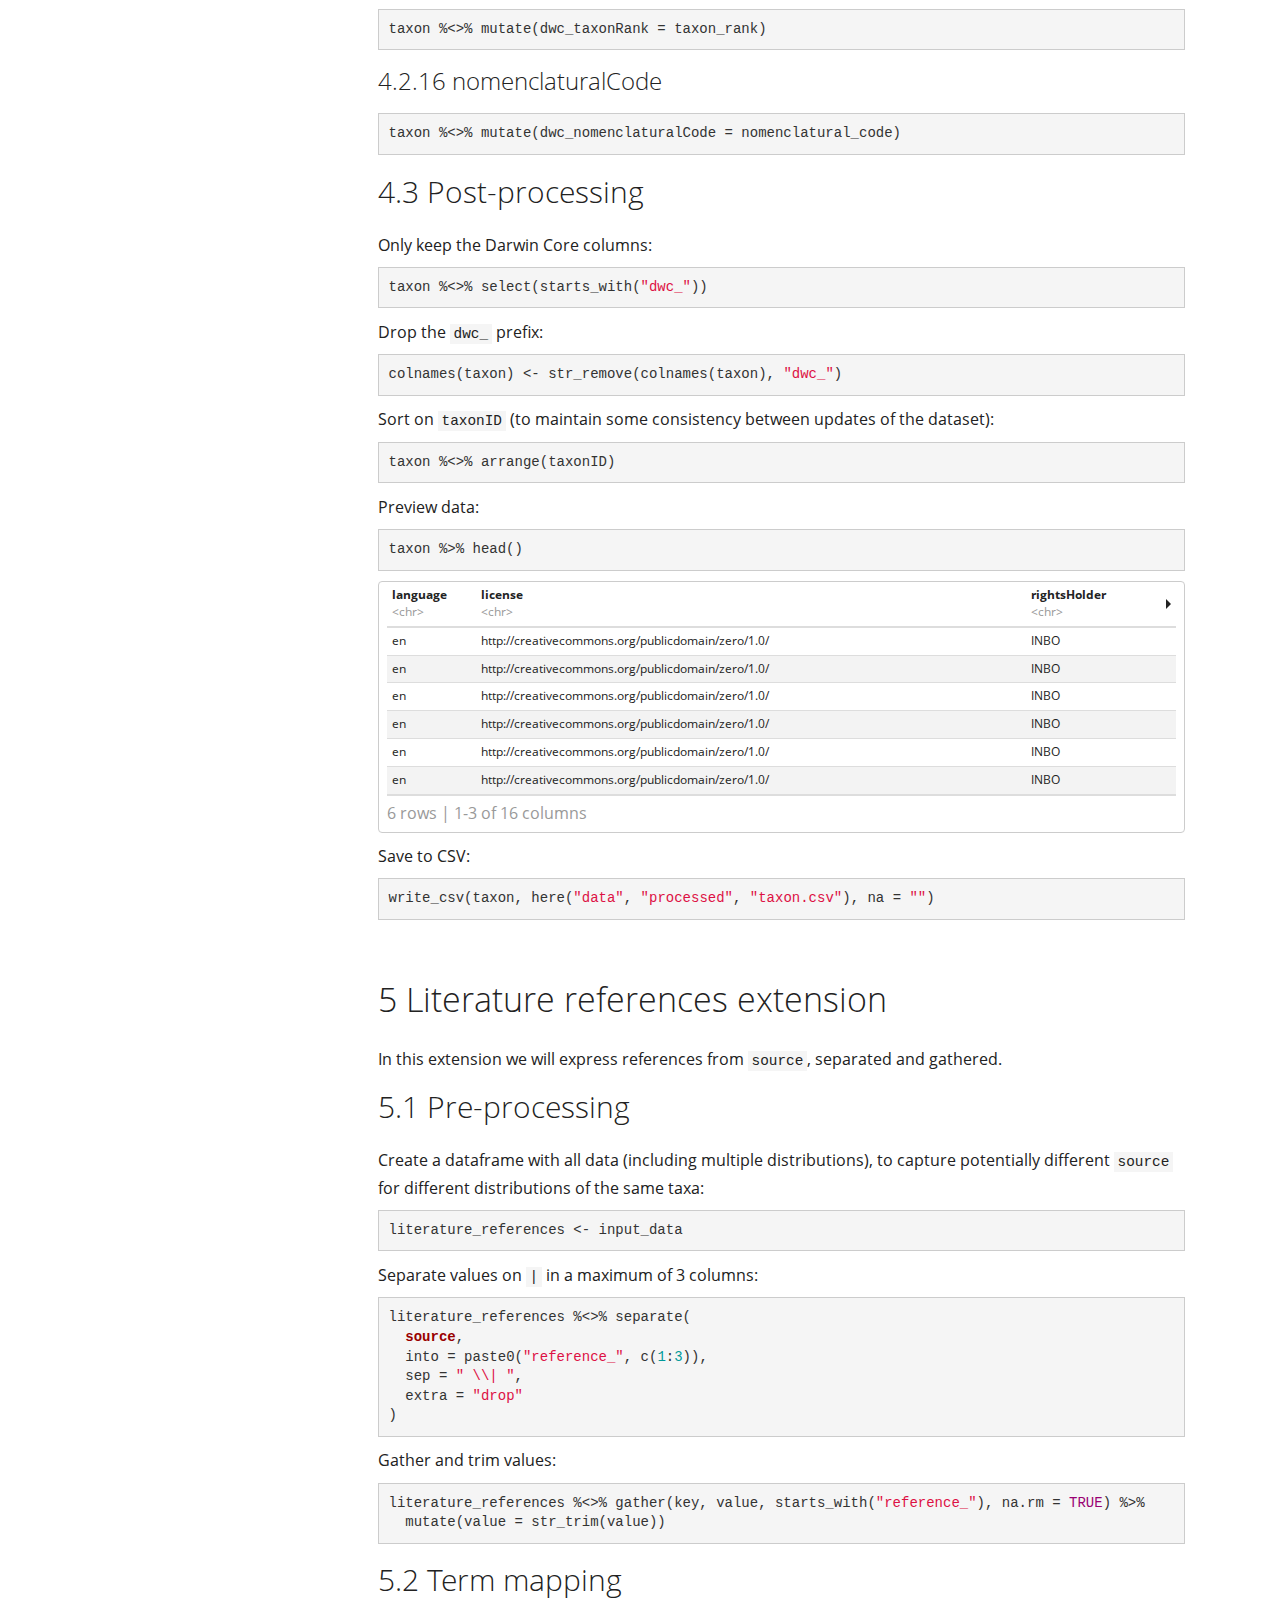
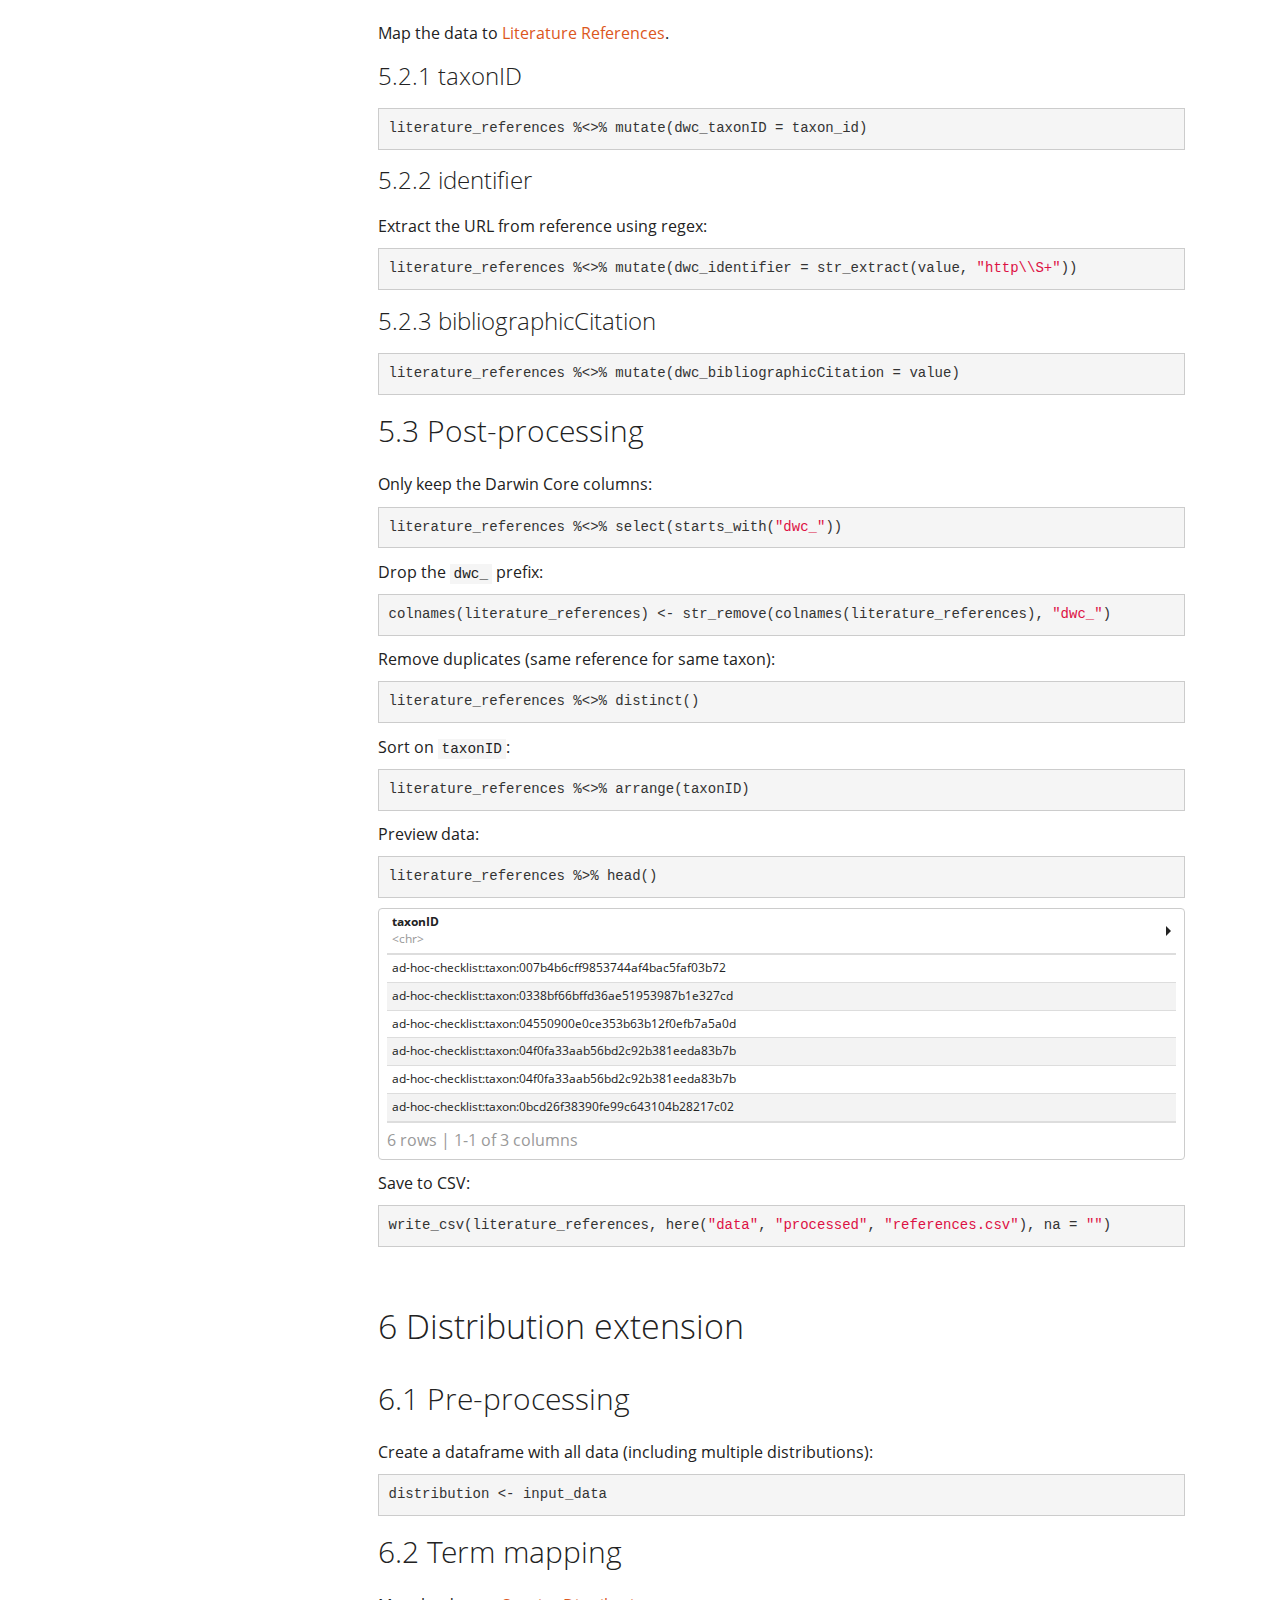
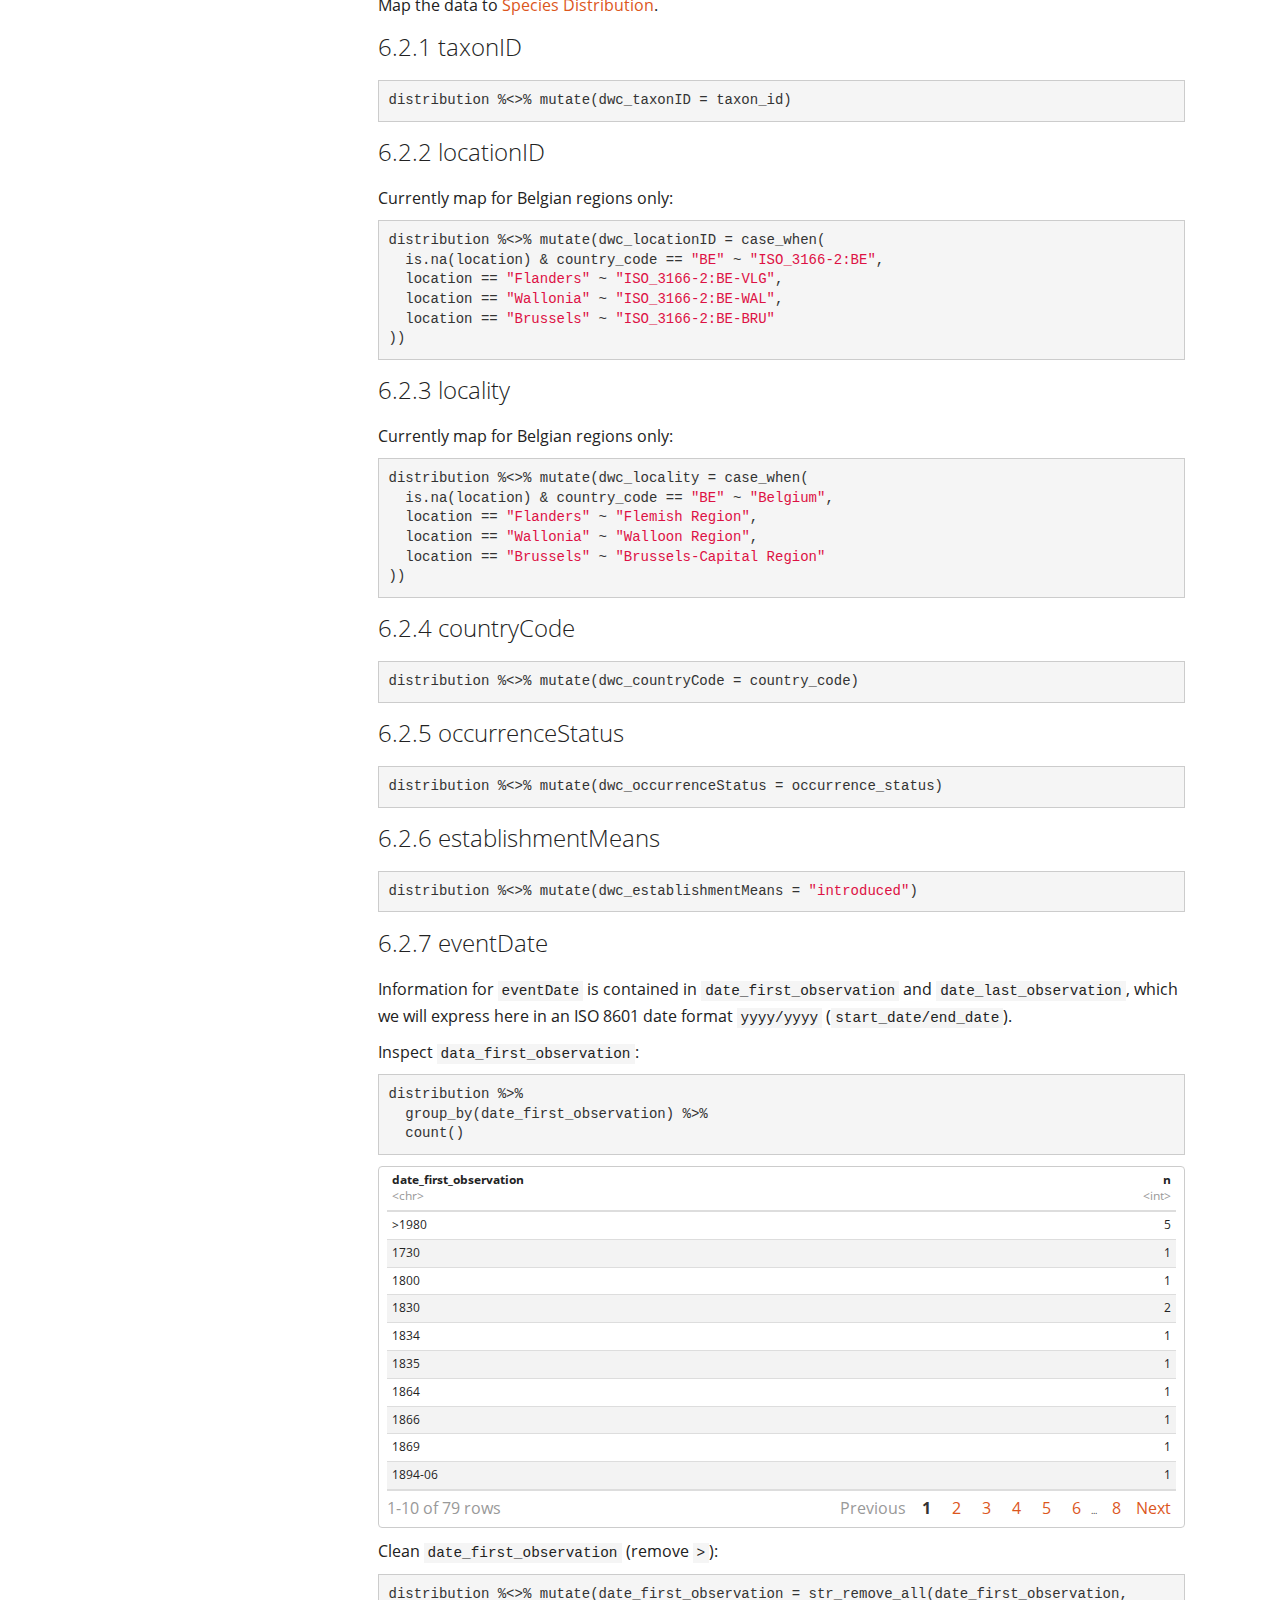
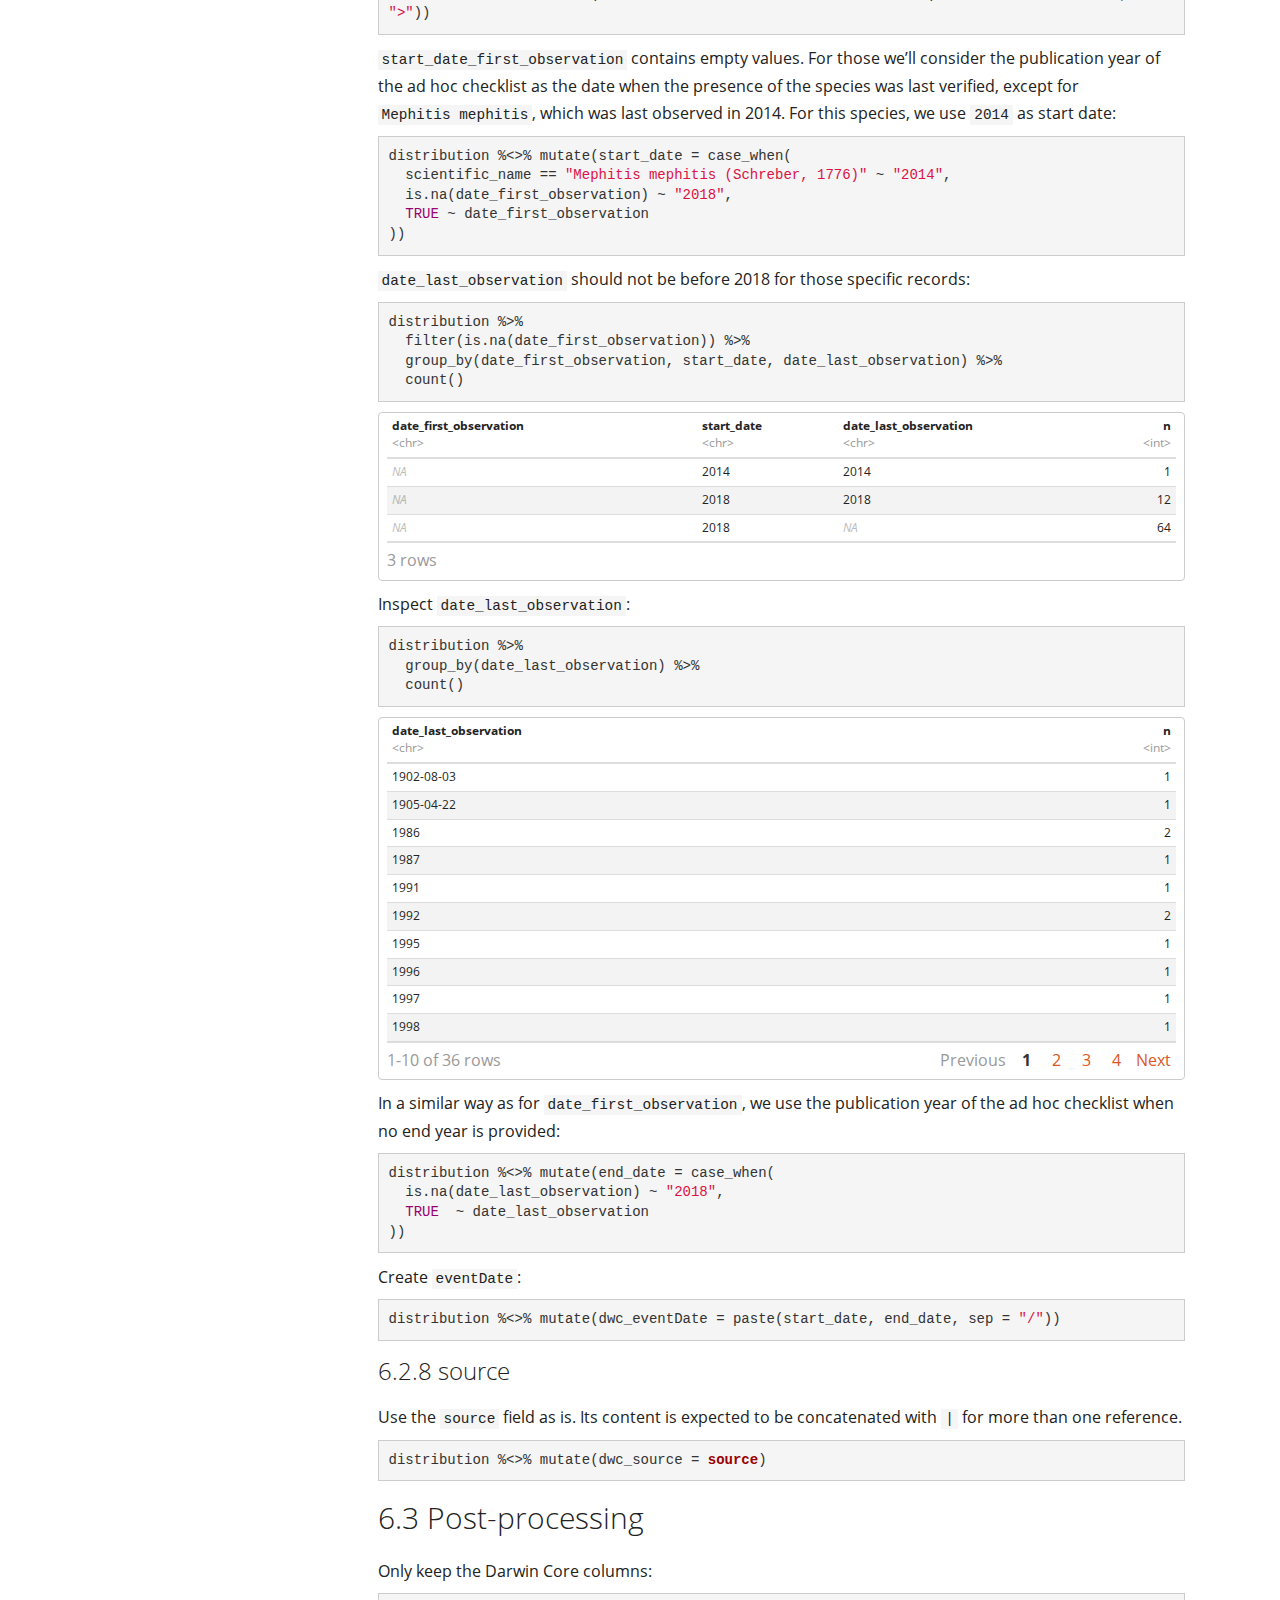
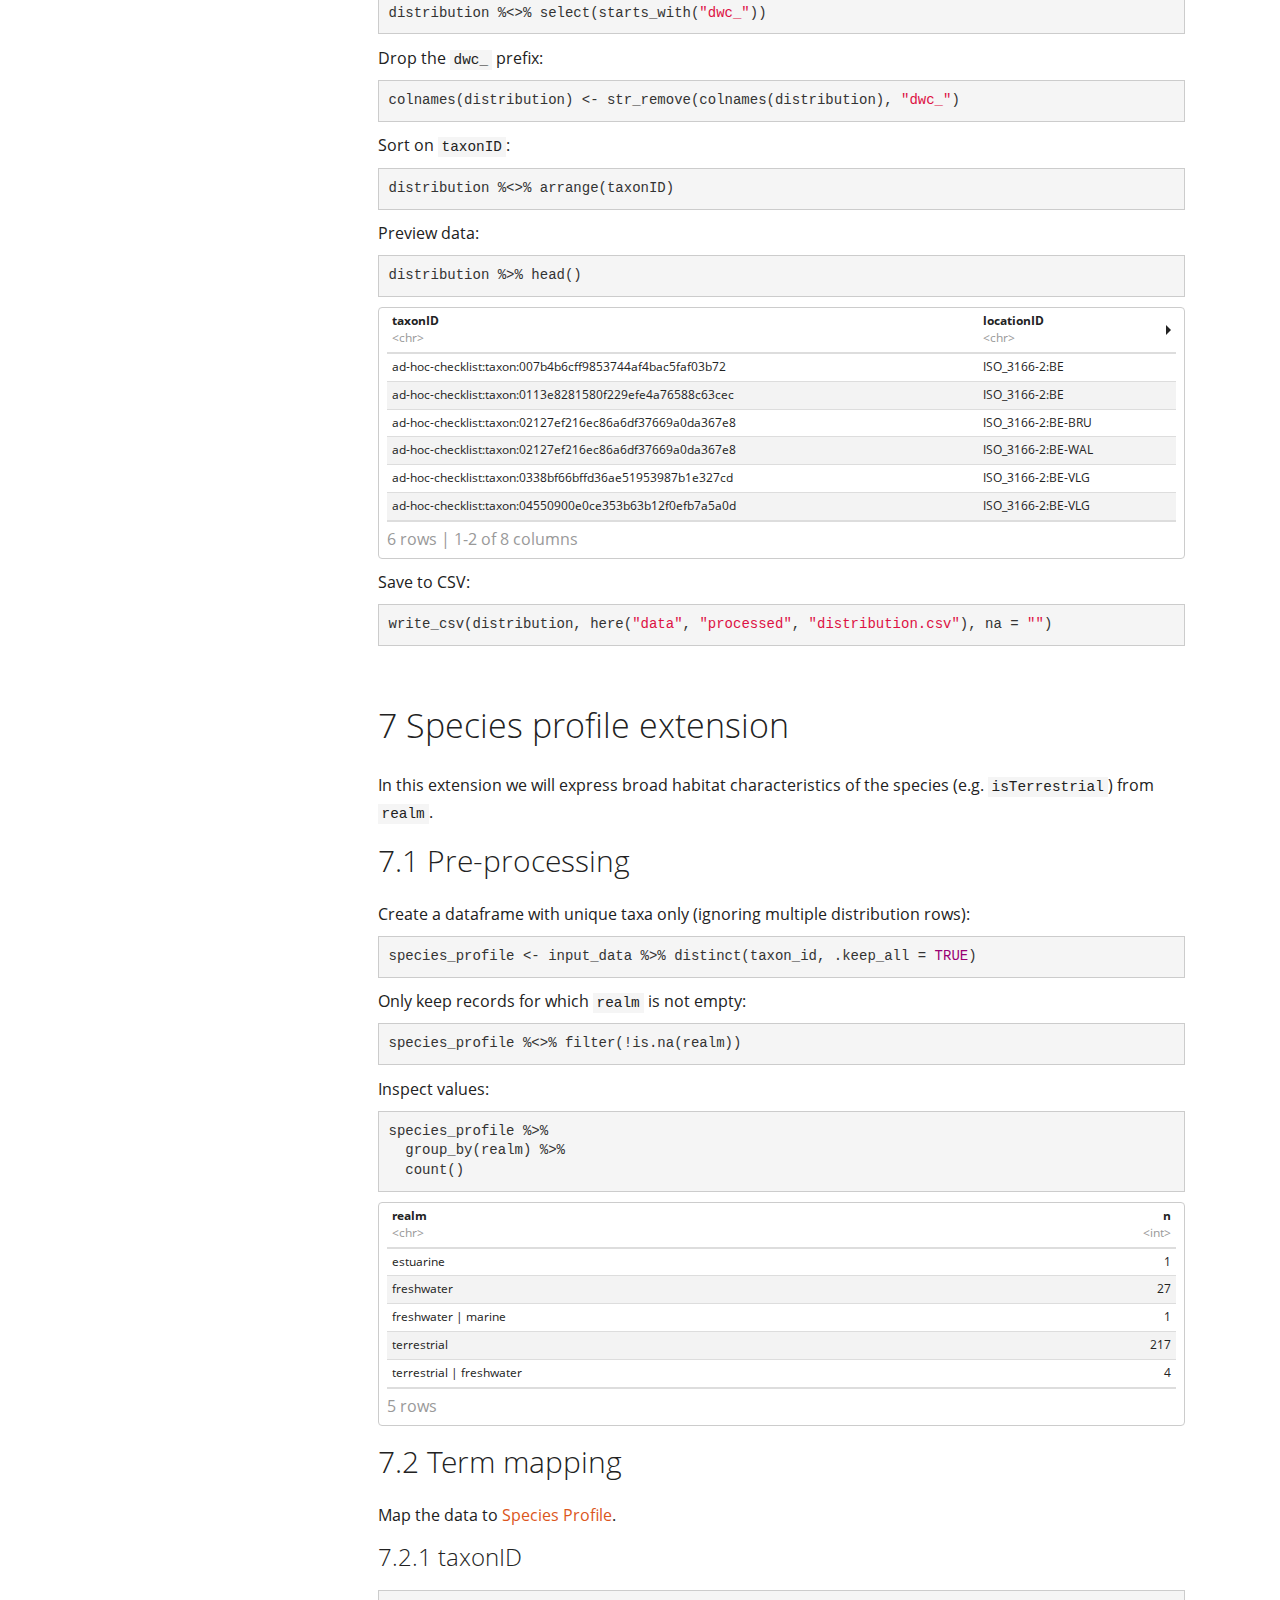
==== commit ba652b83: "Update website" ====
--- a/docs/dwc_mapping.html
+++ b/docs/dwc_mapping.html
@@ -7,6 +7,7 @@
 <meta charset="utf-8" />
 <meta http-equiv="Content-Type" content="text/html; charset=utf-8" />
 <meta name="generator" content="pandoc" />
+<meta http-equiv="X-UA-Compatible" content="IE=EDGE" />
 
 
 <meta name="author" content="Lien Reyserhove" />
@@ -14,7 +15,7 @@
 <meta name="author" content="Quentin Groom" />
 <meta name="author" content="Tim Adriaens" />
 
-<meta name="date" content="2018-10-04" />
+<meta name="date" content="2019-10-20" />
 
 <title>Darwin Core mapping</title>
 
@@ -32,9 +33,8 @@
 <script src="site_libs/highlightjs-9.12.0/highlight.js"></script>
 <link href="site_libs/pagedtable-1.1/css/pagedtable.css" rel="stylesheet" />
 <script src="site_libs/pagedtable-1.1/js/pagedtable.js"></script>
-<link href="site_libs/font-awesome-5.0.13/css/fa-svg-with-js.css" rel="stylesheet" />
-<script src="site_libs/font-awesome-5.0.13/js/fontawesome-all.min.js"></script>
-<script src="site_libs/font-awesome-5.0.13/js/fa-v4-shims.min.js"></script>
+<link href="site_libs/font-awesome-5.1.0/css/all.css" rel="stylesheet" />
+<link href="site_libs/font-awesome-5.1.0/css/v4-shims.css" rel="stylesheet" />
 
 <style type="text/css">code{white-space: pre;}</style>
 <style type="text/css">
@@ -83,9 +83,7 @@
 
 <link rel="stylesheet" href="static/css/trias.css" type="text/css" />
 
-</head>
-
-<body>
+
 
 <style type = "text/css">
 .main-container {
@@ -110,6 +108,9 @@
 button.code-folding-btn:focus {
   outline: none;
 }
+summary {
+  display: list-item;
+}
 </style>
 
 
@@ -124,7 +125,6 @@
   padding-top: 50px;
   margin-top: -50px;
 }
-
 .section h2 {
   padding-top: 50px;
   margin-top: -50px;
@@ -144,6 +144,43 @@
 .section h6 {
   padding-top: 50px;
   margin-top: -50px;
+}
+.dropdown-submenu {
+  position: relative;
+}
+.dropdown-submenu>.dropdown-menu {
+  top: 0;
+  left: 100%;
+  margin-top: -6px;
+  margin-left: -1px;
+  border-radius: 0 6px 6px 6px;
+}
+.dropdown-submenu:hover>.dropdown-menu {
+  display: block;
+}
+.dropdown-submenu>a:after {
+  display: block;
+  content: " ";
+  float: right;
+  width: 0;
+  height: 0;
+  border-color: transparent;
+  border-style: solid;
+  border-width: 5px 0 5px 5px;
+  border-left-color: #cccccc;
+  margin-top: 5px;
+  margin-right: -10px;
+}
+.dropdown-submenu:hover>a:after {
+  border-left-color: #ffffff;
+}
+.dropdown-submenu.pull-left {
+  float: none;
+}
+.dropdown-submenu.pull-left>.dropdown-menu {
+  left: -100%;
+  margin-left: 10px;
+  border-radius: 6px 0 6px 6px;
 }
 </style>
 
@@ -165,47 +202,65 @@
 });
 </script>
 
-
-<div class="container-fluid main-container">
-
 <!-- tabsets -->
-<script>
-$(document).ready(function () {
-  window.buildTabsets("TOC");
-});
-</script>
+
+<style type="text/css">
+.tabset-dropdown > .nav-tabs {
+  display: inline-table;
+  max-height: 500px;
+  min-height: 44px;
+  overflow-y: auto;
+  background: white;
+  border: 1px solid #ddd;
+  border-radius: 4px;
+}
+
+.tabset-dropdown > .nav-tabs > li.active:before {
+  content: "";
+  font-family: 'Glyphicons Halflings';
+  display: inline-block;
+  padding: 10px;
+  border-right: 1px solid #ddd;
+}
+
+.tabset-dropdown > .nav-tabs.nav-tabs-open > li.active:before {
+  content: "&#xe258;";
+  border: none;
+}
+
+.tabset-dropdown > .nav-tabs.nav-tabs-open:before {
+  content: "";
+  font-family: 'Glyphicons Halflings';
+  display: inline-block;
+  padding: 10px;
+  border-right: 1px solid #ddd;
+}
+
+.tabset-dropdown > .nav-tabs > li.active {
+  display: block;
+}
+
+.tabset-dropdown > .nav-tabs > li > a,
+.tabset-dropdown > .nav-tabs > li > a:focus,
+.tabset-dropdown > .nav-tabs > li > a:hover {
+  border: none;
+  display: inline-block;
+  border-radius: 4px;
+}
+
+.tabset-dropdown > .nav-tabs.nav-tabs-open > li {
+  display: block;
+  float: none;
+}
+
+.tabset-dropdown > .nav-tabs > li {
+  display: none;
+}
+</style>
 
 <!-- code folding -->
 
 
-
-
-<script>
-$(document).ready(function ()  {
-
-    // move toc-ignore selectors from section div to header
-    $('div.section.toc-ignore')
-        .removeClass('toc-ignore')
-        .children('h1,h2,h3,h4,h5').addClass('toc-ignore');
-
-    // establish options
-    var options = {
-      selectors: "h1,h2,h3",
-      theme: "bootstrap3",
-      context: '.toc-content',
-      hashGenerator: function (text) {
-        return text.replace(/[.\\/?&!#<>]/g, '').replace(/\s/g, '_').toLowerCase();
-      },
-      ignoreSelector: ".toc-ignore",
-      scrollTo: 0
-    };
-    options.showAndHide = true;
-    options.smoothScroll = true;
-
-    // tocify
-    var toc = $("#TOC").tocify(options).data("toc-tocify");
-});
-</script>
 
 <style type="text/css">
 
@@ -254,8 +309,6 @@
 
 .tocify-subheader .tocify-item {
   font-size: 0.90em;
-  padding-left: 25px;
-  text-indent: 0;
 }
 
 .tocify .list-group-item {
@@ -264,6 +317,16 @@
 
 
 </style>
+
+
+
+</head>
+
+<body>
+
+
+<div class="container-fluid main-container">
+
 
 <!-- setup 3col/9col grid for toc_float and main content  -->
 <div class="row-fluid">
@@ -310,12 +373,12 @@
 
 
 <h1 class="title toc-ignore">Darwin Core mapping</h1>
-<h3 class="subtitle"><em>For: Ad hoc checklist of alien species in Belgium</em></h3>
-<h4 class="author"><em>Lien Reyserhove</em></h4>
-<h4 class="author"><em>Peter Desmet</em></h4>
-<h4 class="author"><em>Quentin Groom</em></h4>
-<h4 class="author"><em>Tim Adriaens</em></h4>
-<h4 class="date"><em>2018-10-04</em></h4>
+<h3 class="subtitle">For: Ad hoc checklist of alien species in Belgium</h3>
+<h4 class="author">Lien Reyserhove</h4>
+<h4 class="author">Peter Desmet</h4>
+<h4 class="author">Quentin Groom</h4>
+<h4 class="author">Tim Adriaens</h4>
+<h4 class="date">2019-10-20</h4>
 
 </div>
 
@@ -345,7 +408,7 @@
 <pre class="r"><code>input_data %&gt;% head()</code></pre>
 <div data-pagedtable="false">
 <script data-pagedtable-source type="application/json">
-{"columns":[{"label":["scientific name"],"name":[1],"type":["chr"],"align":["left"]},{"label":["kingdom"],"name":[2],"type":["chr"],"align":["left"]},{"label":["phylum"],"name":[3],"type":["chr"],"align":["left"]},{"label":["class"],"name":[4],"type":["chr"],"align":["left"]},{"label":["order"],"name":[5],"type":["chr"],"align":["left"]},{"label":["family"],"name":[6],"type":["chr"],"align":["left"]},{"label":["genus"],"name":[7],"type":["chr"],"align":["left"]},{"label":["taxon rank"],"name":[8],"type":["chr"],"align":["left"]},{"label":["nomenclatural code"],"name":[9],"type":["chr"],"align":["left"]},{"label":["location"],"name":[10],"type":["chr"],"align":["left"]},{"label":["country code"],"name":[11],"type":["chr"],"align":["left"]},{"label":["occurrence status"],"name":[12],"type":["chr"],"align":["left"]},{"label":["date first observation"],"name":[13],"type":["chr"],"align":["left"]},{"label":["date last observation"],"name":[14],"type":["chr"],"align":["left"]},{"label":["degree of establishment"],"name":[15],"type":["chr"],"align":["left"]},{"label":["introduction pathway"],"name":[16],"type":["chr"],"align":["left"]},{"label":["remarks"],"name":[17],"type":["chr"],"align":["left"]},{"label":["native range"],"name":[18],"type":["chr"],"align":["left"]},{"label":["realm"],"name":[19],"type":["chr"],"align":["left"]},{"label":["source"],"name":[20],"type":["chr"],"align":["left"]},{"label":["abundance"],"name":[21],"type":["chr"],"align":["left"]},{"label":["threat status"],"name":[22],"type":["lgl"],"align":["right"]},{"label":["host"],"name":[23],"type":["chr"],"align":["left"]},{"label":["date added"],"name":[24],"type":["date"],"align":["right"]},{"label":["added by"],"name":[25],"type":["chr"],"align":["left"]},{"label":["verified by"],"name":[26],"type":["chr"],"align":["left"]}],"data":[{"1":"Amanita inopinata D.A. Reid & Bas","2":"Fungi","3":"Agaricomycetes","4":"NA","5":"Agaricales","6":"Amanitaceae","7":"Amanita","8":"species","9":"ICN","10":"Flanders","11":"BE","12":"present","13":"2008","14":"2012","15":"reproducing","16":"NA","17":"NA","18":"New Zealand","19":"terrestrial","20":"Fraiture A, Di Giangregorio M (2013) Amanita inopinata, its ecology and expansion in Europe. Cryptogamie, Mycology 34: 211-222. https://doi.org/10.7872/crym.v34.iss2.2013.211","21":"rare","22":"NA","23":"NA","24":"2018-04-24","25":"Quentin Groom","26":"NA"},{"1":"Amanita inopinata D.A. Reid & Bas","2":"Fungi","3":"Agaricomycetes","4":"NA","5":"Agaricales","6":"Amanitaceae","7":"Amanita","8":"species","9":"ICN","10":"Wallonia","11":"BE","12":"present","13":"2012","14":"NA","15":"reproducing","16":"NA","17":"NA","18":"New Zealand","19":"terrestrial","20":"Fraiture A, Di Giangregorio M (2013) Amanita inopinata, its ecology and expansion in Europe. Cryptogamie, Mycology 34: 211-222. https://doi.org/10.7872/crym.v34.iss2.2013.211","21":"rare","22":"NA","23":"NA","24":"2018-04-24","25":"Quentin Groom","26":"NA"},{"1":"Potamothrix heuscheri (Bretscher, 1900)","2":"Animalia","3":"Annelida","4":"NA","5":"Haplotaxida","6":"Naididae","7":"Potamothrix","8":"species","9":"ICZN","10":"Flanders","11":"BE","12":"present","13":"NA","14":"NA","15":"established","16":"NA","17":"NA","18":"NA","19":"NA","20":"Jan Soors pers comm","21":"NA","22":"NA","23":"NA","24":"2018-04-17","25":"Tim Adriaens","26":"NA"},{"1":"Cryptachaea blattea (Urquhart, 1886)","2":"Animalia","3":"Arthropoda","4":"Arachnida","5":"NA","6":"Theridiidae","7":"Cryptachaea","8":"species","9":"ICZN","10":"Flanders","11":"BE","12":"present","13":"2002","14":"2017","15":"reproducing","16":"NA","17":"probably not viable outside the protected environment of heated greenhouses or other buildings","18":"Africa","19":"terrestrial","20":"Vanuytven, H. 2004. Achaearanea acoreensis (Berland, 1932), een zuiderse immigrant (Araneae, Theridiidae). Nieuwsbrief van de Belgische Arachnologische Vereniging, 19(3):85-86.","21":"rare","22":"NA","23":"NA","24":"2018-05-03","25":"Tim Adriaens","26":"Koen Van Keer"},{"1":"Artema atlanta Walckenaer, 1837","2":"Animalia","3":"Arthropoda","4":"Arachnida","5":"NA","6":"Pholcidae","7":"Artema","8":"species","9":"ICZN","10":"Flanders","11":"BE","12":"present","13":"2001","14":"2001","15":"transported","16":"NA","17":"NA","18":"Northern Africa and Middle East","19":"terrestrial","20":"Van Keer K. & Van Keer, J., 2001. Ingeburgerde exotische trilspinnen (Araneae: Pholcidae) in de Antwerpse haven en enkele algemene bedenkingen bij spinnenmigratie. Nieuwsbrief van de Belgische Arachnologische Vereniging, 16: 81-86.","21":"rare","22":"NA","23":"NA","24":"2018-05-03","25":"Tim Adriaens","26":"Koen Van Keer"},{"1":"Brachypelma albopilosum Valerio, 1980","2":"Animalia","3":"Arthropoda","4":"Arachnida","5":"NA","6":"Theraphosidae","7":"Brachypelma","8":"species","9":"ICZN","10":"Flanders","11":"BE","12":"present","13":"1986","14":"1986","15":"transported","16":"stowaway_container","17":"with banana shipment to port of Antwerp","18":"Costa Rica","19":"terrestrial","20":"Van Keer, K. 2007. Exotic spiders (Araneae): Verified reports from Belgium of imported species (1976-2006) and some notes on apparent neozoan invasive species. Nieuwsbrief van de Belgische Arachnologische Verereniging,. 22(2):45-54.","21":"rare","22":"NA","23":"NA","24":"2018-05-03","25":"Tim Adriaens","26":"Koen Van Keer"}],"options":{"columns":{"min":{},"max":[10]},"rows":{"min":[10],"max":[10]},"pages":{}}}
+{"columns":[{"label":["scientific name"],"name":[1],"type":["chr"],"align":["left"]},{"label":["kingdom"],"name":[2],"type":["chr"],"align":["left"]},{"label":["phylum"],"name":[3],"type":["chr"],"align":["left"]},{"label":["class"],"name":[4],"type":["chr"],"align":["left"]},{"label":["order"],"name":[5],"type":["chr"],"align":["left"]},{"label":["family"],"name":[6],"type":["chr"],"align":["left"]},{"label":["genus"],"name":[7],"type":["chr"],"align":["left"]},{"label":["taxon rank"],"name":[8],"type":["chr"],"align":["left"]},{"label":["nomenclatural code"],"name":[9],"type":["chr"],"align":["left"]},{"label":["location"],"name":[10],"type":["chr"],"align":["left"]},{"label":["country code"],"name":[11],"type":["chr"],"align":["left"]},{"label":["occurrence status"],"name":[12],"type":["chr"],"align":["left"]},{"label":["date first observation"],"name":[13],"type":["chr"],"align":["left"]},{"label":["date last observation"],"name":[14],"type":["chr"],"align":["left"]},{"label":["degree of establishment"],"name":[15],"type":["chr"],"align":["left"]},{"label":["introduction pathway"],"name":[16],"type":["chr"],"align":["left"]},{"label":["remarks"],"name":[17],"type":["chr"],"align":["left"]},{"label":["native range"],"name":[18],"type":["chr"],"align":["left"]},{"label":["realm"],"name":[19],"type":["chr"],"align":["left"]},{"label":["source"],"name":[20],"type":["chr"],"align":["left"]},{"label":["abundance"],"name":[21],"type":["chr"],"align":["left"]},{"label":["threat status"],"name":[22],"type":["lgl"],"align":["right"]},{"label":["host"],"name":[23],"type":["chr"],"align":["left"]},{"label":["date added"],"name":[24],"type":["date"],"align":["right"]},{"label":["added by"],"name":[25],"type":["chr"],"align":["left"]},{"label":["verified by"],"name":[26],"type":["chr"],"align":["left"]}],"data":[{"1":"Amanita inopinata D.A. Reid & Bas","2":"Fungi","3":"NA","4":"Agaricomycetes","5":"Agaricales","6":"Amanitaceae","7":"Amanita","8":"species","9":"ICN","10":"Flanders","11":"BE","12":"present","13":"2008","14":"2012","15":"reproducing","16":"NA","17":"NA","18":"New Zealand","19":"terrestrial","20":"Fraiture A, Di Giangregorio M (2013) Amanita inopinata, its ecology and expansion in Europe. Cryptogamie, Mycology 34: 211-222. https://doi.org/10.7872/crym.v34.iss2.2013.211","21":"rare","22":"NA","23":"NA","24":"2018-04-24","25":"Quentin Groom","26":"NA"},{"1":"Amanita inopinata D.A. Reid & Bas","2":"Fungi","3":"NA","4":"Agaricomycetes","5":"Agaricales","6":"Amanitaceae","7":"Amanita","8":"species","9":"ICN","10":"Wallonia","11":"BE","12":"present","13":"2012","14":"NA","15":"reproducing","16":"NA","17":"NA","18":"New Zealand","19":"terrestrial","20":"Fraiture A, Di Giangregorio M (2013) Amanita inopinata, its ecology and expansion in Europe. Cryptogamie, Mycology 34: 211-222. https://doi.org/10.7872/crym.v34.iss2.2013.211","21":"rare","22":"NA","23":"NA","24":"2018-04-24","25":"Quentin Groom","26":"NA"},{"1":"Volvariella volvacea (Bull.) Singer","2":"Fungi","3":"Basidiomycota","4":"Agaricomycetes","5":"Agaricales","6":"Pluteaceae","7":"Volvariella","8":"species","9":"NA","10":"Flanders","11":"BE","12":"present","13":"2018","14":"NA","15":"casual","16":"agriculture","17":"NA","18":"Asia","19":"NA","20":"https://www.natuurpunt.be/nieuws/tropische-beurszwam-voor-het-eerst-belgi%C3%AB-20181027?utm_medium=email&utm_campaign=Natuurbericht%20-%20Tropische%20beurszwam%20voor%20het%20eerst%20in%20Belgi&utm_content=Natuurbericht%20-%20Tropische%20beurszwam%20voor%20het%20eerst%20in%20Belgi+CID_16934ac2e27d489c053a8b3a764cc4eb&utm_source=Campaign%20Monitor&utm_term=De%20zwam%20wordt%20veel%20gegeten%20en%20gekweekt%20in%20Azi%20Er%20worden%20ook%20hartfunctieversterkende%20effecten%20toegeschreven%20aan%20deze%20paddenstoelsoort%20duidt%20Roosmarijn%20Steeman%20paddenstoelenexperte%20van%20Natuurpunt","21":"NA","22":"NA","23":"NA","24":"2018-10-27","25":"Tim Adriaens","26":"NA"},{"1":"Potamothrix heuscheri (Bretscher, 1900)","2":"Animalia","3":"Annelida","4":"NA","5":"Haplotaxida","6":"Naididae","7":"Potamothrix","8":"species","9":"ICZN","10":"Flanders","11":"BE","12":"present","13":"NA","14":"NA","15":"established","16":"NA","17":"NA","18":"NA","19":"NA","20":"Jan Soors pers comm","21":"NA","22":"NA","23":"NA","24":"2018-04-17","25":"Tim Adriaens","26":"NA"},{"1":"Cryptachaea blattea (Urquhart, 1886)","2":"Animalia","3":"Arthropoda","4":"Arachnida","5":"NA","6":"Theridiidae","7":"Cryptachaea","8":"species","9":"ICZN","10":"Flanders","11":"BE","12":"present","13":"2002","14":"2017","15":"reproducing","16":"NA","17":"probably not viable outside the protected environment of heated greenhouses or other buildings","18":"Africa","19":"terrestrial","20":"Vanuytven, H. 2004. Achaearanea acoreensis (Berland, 1932), een zuiderse immigrant (Araneae, Theridiidae). Nieuwsbrief van de Belgische Arachnologische Vereniging, 19(3):85-86.","21":"rare","22":"NA","23":"NA","24":"2018-05-03","25":"Tim Adriaens","26":"Koen Van Keer"},{"1":"Artema atlanta Walckenaer, 1837","2":"Animalia","3":"Arthropoda","4":"Arachnida","5":"NA","6":"Pholcidae","7":"Artema","8":"species","9":"ICZN","10":"Flanders","11":"BE","12":"present","13":"2001","14":"2001","15":"transported","16":"NA","17":"NA","18":"Northern Africa and Middle East","19":"terrestrial","20":"Van Keer K. & Van Keer, J., 2001. Ingeburgerde exotische trilspinnen (Araneae: Pholcidae) in de Antwerpse haven en enkele algemene bedenkingen bij spinnenmigratie. Nieuwsbrief van de Belgische Arachnologische Vereniging, 16: 81-86.","21":"rare","22":"NA","23":"NA","24":"2018-05-03","25":"Tim Adriaens","26":"Koen Van Keer"}],"options":{"columns":{"min":{},"max":[10]},"rows":{"min":[10],"max":[10]},"pages":{}}}
   </script>
 </div>
 </div>
@@ -357,8 +420,6 @@
 <pre class="r"><code>input_data %&lt;&gt;%
   remove_empty(&quot;rows&quot;) %&gt;%    # Remove empty rows
   clean_names()               # Have sensible (lowercase) column names</code></pre>
-<p>Add prefix <code>input_</code> to all column names to avoid name clashes with Darwin Core terms:</p>
-<pre class="r"><code>colnames(input_data) &lt;- paste0(&quot;input_&quot;, colnames(input_data))</code></pre>
 </div>
 <div id="scientific-names" class="section level2">
 <h2><span class="header-section-number">3.2</span> Scientific names</h2>
@@ -368,10 +429,10 @@
 <h2><span class="header-section-number">3.3</span> Taxon IDs</h2>
 <p>To link taxa with information in the extension(s), each taxon needs a unique and relatively stable <code>taxonID</code>. Here we create one in the form of <code>dataset_shortname:taxon:hash</code>, where <code>hash</code> is unique code based on scientific name and kingdom (that will remain the same as long as scientific name and kingdom remain the same):</p>
 <pre class="r"><code>vdigest &lt;- Vectorize(digest) # Vectorize digest function to work with vectors
-input_data %&lt;&gt;% mutate(input_taxon_id = paste(
+input_data %&lt;&gt;% mutate(taxon_id = paste(
   &quot;ad-hoc-checklist&quot;,
   &quot;taxon&quot;,
-  vdigest(paste(input_scientific_name, input_kingdom), algo = &quot;md5&quot;),
+  vdigest(paste(scientific_name, kingdom), algo = &quot;md5&quot;),
   sep = &quot;:&quot;
 ))</code></pre>
 </div>
@@ -379,22 +440,22 @@
 <h2><span class="header-section-number">3.4</span> Preview data</h2>
 <p>Show the number of taxa and distributions per kingdom and rank:</p>
 <pre class="r"><code>input_data %&gt;%
-  group_by(input_kingdom, input_taxon_rank) %&gt;%
+  group_by(kingdom, taxon_rank) %&gt;%
   summarize(
-    `# taxa` = n_distinct(input_taxon_id),
+    `# taxa` = n_distinct(taxon_id),
     `# distributions` = n()
   ) %&gt;%
   adorn_totals(&quot;row&quot;)</code></pre>
 <div data-pagedtable="false">
 <script data-pagedtable-source type="application/json">
-{"columns":[{"label":[""],"name":["_rn_"],"type":[""],"align":["left"]},{"label":["input_kingdom"],"name":[1],"type":["chr"],"align":["left"]},{"label":["input_taxon_rank"],"name":[2],"type":["chr"],"align":["left"]},{"label":["# taxa"],"name":[3],"type":["int"],"align":["right"]},{"label":["# distributions"],"name":[4],"type":["int"],"align":["right"]}],"data":[{"1":"Animalia","2":"genus","3":"9","4":"10","_rn_":"1"},{"1":"Animalia","2":"species","3":"236","4":"255","_rn_":"2"},{"1":"Animalia","2":"subspecies","3":"5","4":"5","_rn_":"3"},{"1":"Animalia","2":"NA","3":"2","4":"2","_rn_":"4"},{"1":"Chromista","2":"species","3":"1","4":"1","_rn_":"5"},{"1":"Fungi","2":"species","3":"12","4":"13","_rn_":"6"},{"1":"Plantae","2":"species","3":"5","4":"5","_rn_":"7"},{"1":"Total","2":"-","3":"270","4":"291","_rn_":"8"}],"options":{"columns":{"min":{},"max":[10]},"rows":{"min":[10],"max":[10]},"pages":{}}}
+{"columns":[{"label":[""],"name":["_rn_"],"type":[""],"align":["left"]},{"label":["kingdom"],"name":[1],"type":["chr"],"align":["left"]},{"label":["taxon_rank"],"name":[2],"type":["chr"],"align":["left"]},{"label":["# taxa"],"name":[3],"type":["int"],"align":["right"]},{"label":["# distributions"],"name":[4],"type":["int"],"align":["right"]}],"data":[{"1":"Animalia","2":"genus","3":"9","4":"10","_rn_":"1"},{"1":"Animalia","2":"species","3":"249","4":"273","_rn_":"2"},{"1":"Animalia","2":"subspecies","3":"7","4":"7","_rn_":"3"},{"1":"Chromista","2":"species","3":"1","4":"1","_rn_":"4"},{"1":"Fungi","2":"species","3":"13","4":"14","_rn_":"5"},{"1":"Plantae","2":"species","3":"5","4":"5","_rn_":"6"},{"1":"Total","2":"-","3":"284","4":"310","_rn_":"7"}],"options":{"columns":{"min":{},"max":[10]},"rows":{"min":[10],"max":[10]},"pages":{}}}
   </script>
 </div>
 <p>Preview data:</p>
 <pre class="r"><code>input_data %&gt;% head()</code></pre>
 <div data-pagedtable="false">
 <script data-pagedtable-source type="application/json">
-{"columns":[{"label":["input_scientific_name"],"name":[1],"type":["chr"],"align":["left"]},{"label":["input_kingdom"],"name":[2],"type":["chr"],"align":["left"]},{"label":["input_phylum"],"name":[3],"type":["chr"],"align":["left"]},{"label":["input_class"],"name":[4],"type":["chr"],"align":["left"]},{"label":["input_order"],"name":[5],"type":["chr"],"align":["left"]},{"label":["input_family"],"name":[6],"type":["chr"],"align":["left"]},{"label":["input_genus"],"name":[7],"type":["chr"],"align":["left"]},{"label":["input_taxon_rank"],"name":[8],"type":["chr"],"align":["left"]},{"label":["input_nomenclatural_code"],"name":[9],"type":["chr"],"align":["left"]},{"label":["input_location"],"name":[10],"type":["chr"],"align":["left"]},{"label":["input_country_code"],"name":[11],"type":["chr"],"align":["left"]},{"label":["input_occurrence_status"],"name":[12],"type":["chr"],"align":["left"]},{"label":["input_date_first_observation"],"name":[13],"type":["chr"],"align":["left"]},{"label":["input_date_last_observation"],"name":[14],"type":["chr"],"align":["left"]},{"label":["input_degree_of_establishment"],"name":[15],"type":["chr"],"align":["left"]},{"label":["input_introduction_pathway"],"name":[16],"type":["chr"],"align":["left"]},{"label":["input_remarks"],"name":[17],"type":["chr"],"align":["left"]},{"label":["input_native_range"],"name":[18],"type":["chr"],"align":["left"]},{"label":["input_realm"],"name":[19],"type":["chr"],"align":["left"]},{"label":["input_source"],"name":[20],"type":["chr"],"align":["left"]},{"label":["input_abundance"],"name":[21],"type":["chr"],"align":["left"]},{"label":["input_threat_status"],"name":[22],"type":["lgl"],"align":["right"]},{"label":["input_host"],"name":[23],"type":["chr"],"align":["left"]},{"label":["input_date_added"],"name":[24],"type":["date"],"align":["right"]},{"label":["input_added_by"],"name":[25],"type":["chr"],"align":["left"]},{"label":["input_verified_by"],"name":[26],"type":["chr"],"align":["left"]},{"label":["input_taxon_id"],"name":[27],"type":["chr"],"align":["left"]}],"data":[{"1":"Amanita inopinata D.A. Reid & Bas","2":"Fungi","3":"Agaricomycetes","4":"NA","5":"Agaricales","6":"Amanitaceae","7":"Amanita","8":"species","9":"ICN","10":"Flanders","11":"BE","12":"present","13":"2008","14":"2012","15":"reproducing","16":"NA","17":"NA","18":"New Zealand","19":"terrestrial","20":"Fraiture A, Di Giangregorio M (2013) Amanita inopinata, its ecology and expansion in Europe. Cryptogamie, Mycology 34: 211-222. https://doi.org/10.7872/crym.v34.iss2.2013.211","21":"rare","22":"NA","23":"NA","24":"2018-04-24","25":"Quentin Groom","26":"NA","27":"ad-hoc-checklist:taxon:64432319aeb1c56c7f337e0985555fbc"},{"1":"Amanita inopinata D.A. Reid & Bas","2":"Fungi","3":"Agaricomycetes","4":"NA","5":"Agaricales","6":"Amanitaceae","7":"Amanita","8":"species","9":"ICN","10":"Wallonia","11":"BE","12":"present","13":"2012","14":"NA","15":"reproducing","16":"NA","17":"NA","18":"New Zealand","19":"terrestrial","20":"Fraiture A, Di Giangregorio M (2013) Amanita inopinata, its ecology and expansion in Europe. Cryptogamie, Mycology 34: 211-222. https://doi.org/10.7872/crym.v34.iss2.2013.211","21":"rare","22":"NA","23":"NA","24":"2018-04-24","25":"Quentin Groom","26":"NA","27":"ad-hoc-checklist:taxon:64432319aeb1c56c7f337e0985555fbc"},{"1":"Potamothrix heuscheri (Bretscher, 1900)","2":"Animalia","3":"Annelida","4":"NA","5":"Haplotaxida","6":"Naididae","7":"Potamothrix","8":"species","9":"ICZN","10":"Flanders","11":"BE","12":"present","13":"NA","14":"NA","15":"established","16":"NA","17":"NA","18":"NA","19":"NA","20":"Jan Soors pers comm","21":"NA","22":"NA","23":"NA","24":"2018-04-17","25":"Tim Adriaens","26":"NA","27":"ad-hoc-checklist:taxon:af4279693fdd1add7a08a04dc97d7848"},{"1":"Cryptachaea blattea (Urquhart, 1886)","2":"Animalia","3":"Arthropoda","4":"Arachnida","5":"NA","6":"Theridiidae","7":"Cryptachaea","8":"species","9":"ICZN","10":"Flanders","11":"BE","12":"present","13":"2002","14":"2017","15":"reproducing","16":"NA","17":"probably not viable outside the protected environment of heated greenhouses or other buildings","18":"Africa","19":"terrestrial","20":"Vanuytven, H. 2004. Achaearanea acoreensis (Berland, 1932), een zuiderse immigrant (Araneae, Theridiidae). Nieuwsbrief van de Belgische Arachnologische Vereniging, 19(3):85-86.","21":"rare","22":"NA","23":"NA","24":"2018-05-03","25":"Tim Adriaens","26":"Koen Van Keer","27":"ad-hoc-checklist:taxon:0bcd26f38390fe99c643104b28217c02"},{"1":"Artema atlanta Walckenaer, 1837","2":"Animalia","3":"Arthropoda","4":"Arachnida","5":"NA","6":"Pholcidae","7":"Artema","8":"species","9":"ICZN","10":"Flanders","11":"BE","12":"present","13":"2001","14":"2001","15":"transported","16":"NA","17":"NA","18":"Northern Africa and Middle East","19":"terrestrial","20":"Van Keer K. & Van Keer, J., 2001. Ingeburgerde exotische trilspinnen (Araneae: Pholcidae) in de Antwerpse haven en enkele algemene bedenkingen bij spinnenmigratie. Nieuwsbrief van de Belgische Arachnologische Vereniging, 16: 81-86.","21":"rare","22":"NA","23":"NA","24":"2018-05-03","25":"Tim Adriaens","26":"Koen Van Keer","27":"ad-hoc-checklist:taxon:91d26c444cd8116edde2f0a64f553d5f"},{"1":"Brachypelma albopilosum Valerio, 1980","2":"Animalia","3":"Arthropoda","4":"Arachnida","5":"NA","6":"Theraphosidae","7":"Brachypelma","8":"species","9":"ICZN","10":"Flanders","11":"BE","12":"present","13":"1986","14":"1986","15":"transported","16":"stowaway_container","17":"with banana shipment to port of Antwerp","18":"Costa Rica","19":"terrestrial","20":"Van Keer, K. 2007. Exotic spiders (Araneae): Verified reports from Belgium of imported species (1976-2006) and some notes on apparent neozoan invasive species. Nieuwsbrief van de Belgische Arachnologische Verereniging,. 22(2):45-54.","21":"rare","22":"NA","23":"NA","24":"2018-05-03","25":"Tim Adriaens","26":"Koen Van Keer","27":"ad-hoc-checklist:taxon:4bdd5c000296901bd78781f759635b16"}],"options":{"columns":{"min":{},"max":[10]},"rows":{"min":[10],"max":[10]},"pages":{}}}
+{"columns":[{"label":["scientific_name"],"name":[1],"type":["chr"],"align":["left"]},{"label":["kingdom"],"name":[2],"type":["chr"],"align":["left"]},{"label":["phylum"],"name":[3],"type":["chr"],"align":["left"]},{"label":["class"],"name":[4],"type":["chr"],"align":["left"]},{"label":["order"],"name":[5],"type":["chr"],"align":["left"]},{"label":["family"],"name":[6],"type":["chr"],"align":["left"]},{"label":["genus"],"name":[7],"type":["chr"],"align":["left"]},{"label":["taxon_rank"],"name":[8],"type":["chr"],"align":["left"]},{"label":["nomenclatural_code"],"name":[9],"type":["chr"],"align":["left"]},{"label":["location"],"name":[10],"type":["chr"],"align":["left"]},{"label":["country_code"],"name":[11],"type":["chr"],"align":["left"]},{"label":["occurrence_status"],"name":[12],"type":["chr"],"align":["left"]},{"label":["date_first_observation"],"name":[13],"type":["chr"],"align":["left"]},{"label":["date_last_observation"],"name":[14],"type":["chr"],"align":["left"]},{"label":["degree_of_establishment"],"name":[15],"type":["chr"],"align":["left"]},{"label":["introduction_pathway"],"name":[16],"type":["chr"],"align":["left"]},{"label":["remarks"],"name":[17],"type":["chr"],"align":["left"]},{"label":["native_range"],"name":[18],"type":["chr"],"align":["left"]},{"label":["realm"],"name":[19],"type":["chr"],"align":["left"]},{"label":["source"],"name":[20],"type":["chr"],"align":["left"]},{"label":["abundance"],"name":[21],"type":["chr"],"align":["left"]},{"label":["threat_status"],"name":[22],"type":["lgl"],"align":["right"]},{"label":["host"],"name":[23],"type":["chr"],"align":["left"]},{"label":["date_added"],"name":[24],"type":["date"],"align":["right"]},{"label":["added_by"],"name":[25],"type":["chr"],"align":["left"]},{"label":["verified_by"],"name":[26],"type":["chr"],"align":["left"]},{"label":["taxon_id"],"name":[27],"type":["chr"],"align":["left"]}],"data":[{"1":"Amanita inopinata D.A. Reid & Bas","2":"Fungi","3":"NA","4":"Agaricomycetes","5":"Agaricales","6":"Amanitaceae","7":"Amanita","8":"species","9":"ICN","10":"Flanders","11":"BE","12":"present","13":"2008","14":"2012","15":"reproducing","16":"NA","17":"NA","18":"New Zealand","19":"terrestrial","20":"Fraiture A, Di Giangregorio M (2013) Amanita inopinata, its ecology and expansion in Europe. Cryptogamie, Mycology 34: 211-222. https://doi.org/10.7872/crym.v34.iss2.2013.211","21":"rare","22":"NA","23":"NA","24":"2018-04-24","25":"Quentin Groom","26":"NA","27":"ad-hoc-checklist:taxon:64432319aeb1c56c7f337e0985555fbc"},{"1":"Amanita inopinata D.A. Reid & Bas","2":"Fungi","3":"NA","4":"Agaricomycetes","5":"Agaricales","6":"Amanitaceae","7":"Amanita","8":"species","9":"ICN","10":"Wallonia","11":"BE","12":"present","13":"2012","14":"NA","15":"reproducing","16":"NA","17":"NA","18":"New Zealand","19":"terrestrial","20":"Fraiture A, Di Giangregorio M (2013) Amanita inopinata, its ecology and expansion in Europe. Cryptogamie, Mycology 34: 211-222. https://doi.org/10.7872/crym.v34.iss2.2013.211","21":"rare","22":"NA","23":"NA","24":"2018-04-24","25":"Quentin Groom","26":"NA","27":"ad-hoc-checklist:taxon:64432319aeb1c56c7f337e0985555fbc"},{"1":"Volvariella volvacea (Bull.) Singer","2":"Fungi","3":"Basidiomycota","4":"Agaricomycetes","5":"Agaricales","6":"Pluteaceae","7":"Volvariella","8":"species","9":"NA","10":"Flanders","11":"BE","12":"present","13":"2018","14":"NA","15":"casual","16":"agriculture","17":"NA","18":"Asia","19":"NA","20":"https://www.natuurpunt.be/nieuws/tropische-beurszwam-voor-het-eerst-belgi%C3%AB-20181027?utm_medium=email&utm_campaign=Natuurbericht%20-%20Tropische%20beurszwam%20voor%20het%20eerst%20in%20Belgi&utm_content=Natuurbericht%20-%20Tropische%20beurszwam%20voor%20het%20eerst%20in%20Belgi+CID_16934ac2e27d489c053a8b3a764cc4eb&utm_source=Campaign%20Monitor&utm_term=De%20zwam%20wordt%20veel%20gegeten%20en%20gekweekt%20in%20Azi%20Er%20worden%20ook%20hartfunctieversterkende%20effecten%20toegeschreven%20aan%20deze%20paddenstoelsoort%20duidt%20Roosmarijn%20Steeman%20paddenstoelenexperte%20van%20Natuurpunt","21":"NA","22":"NA","23":"NA","24":"2018-10-27","25":"Tim Adriaens","26":"NA","27":"ad-hoc-checklist:taxon:0c166dc873f97eab93817203eac24df6"},{"1":"Potamothrix heuscheri (Bretscher, 1900)","2":"Animalia","3":"Annelida","4":"NA","5":"Haplotaxida","6":"Naididae","7":"Potamothrix","8":"species","9":"ICZN","10":"Flanders","11":"BE","12":"present","13":"NA","14":"NA","15":"established","16":"NA","17":"NA","18":"NA","19":"NA","20":"Jan Soors pers comm","21":"NA","22":"NA","23":"NA","24":"2018-04-17","25":"Tim Adriaens","26":"NA","27":"ad-hoc-checklist:taxon:af4279693fdd1add7a08a04dc97d7848"},{"1":"Cryptachaea blattea (Urquhart, 1886)","2":"Animalia","3":"Arthropoda","4":"Arachnida","5":"NA","6":"Theridiidae","7":"Cryptachaea","8":"species","9":"ICZN","10":"Flanders","11":"BE","12":"present","13":"2002","14":"2017","15":"reproducing","16":"NA","17":"probably not viable outside the protected environment of heated greenhouses or other buildings","18":"Africa","19":"terrestrial","20":"Vanuytven, H. 2004. Achaearanea acoreensis (Berland, 1932), een zuiderse immigrant (Araneae, Theridiidae). Nieuwsbrief van de Belgische Arachnologische Vereniging, 19(3):85-86.","21":"rare","22":"NA","23":"NA","24":"2018-05-03","25":"Tim Adriaens","26":"Koen Van Keer","27":"ad-hoc-checklist:taxon:0bcd26f38390fe99c643104b28217c02"},{"1":"Artema atlanta Walckenaer, 1837","2":"Animalia","3":"Arthropoda","4":"Arachnida","5":"NA","6":"Pholcidae","7":"Artema","8":"species","9":"ICZN","10":"Flanders","11":"BE","12":"present","13":"2001","14":"2001","15":"transported","16":"NA","17":"NA","18":"Northern Africa and Middle East","19":"terrestrial","20":"Van Keer K. & Van Keer, J., 2001. Ingeburgerde exotische trilspinnen (Araneae: Pholcidae) in de Antwerpse haven en enkele algemene bedenkingen bij spinnenmigratie. Nieuwsbrief van de Belgische Arachnologische Vereniging, 16: 81-86.","21":"rare","22":"NA","23":"NA","24":"2018-05-03","25":"Tim Adriaens","26":"Koen Van Keer","27":"ad-hoc-checklist:taxon:91d26c444cd8116edde2f0a64f553d5f"}],"options":{"columns":{"min":{},"max":[10]},"rows":{"min":[10],"max":[10]},"pages":{}}}
   </script>
 </div>
 </div>
@@ -404,140 +465,142 @@
 <div id="pre-processing" class="section level2">
 <h2><span class="header-section-number">4.1</span> Pre-processing</h2>
 <p>Create a dataframe with unique taxa only (ignoring multiple distribution rows):</p>
-<pre class="r"><code>taxon &lt;- input_data %&gt;% distinct(input_taxon_id, .keep_all = TRUE)</code></pre>
+<pre class="r"><code>taxon &lt;- input_data %&gt;% distinct(taxon_id, .keep_all = TRUE)</code></pre>
 </div>
 <div id="term-mapping" class="section level2">
 <h2><span class="header-section-number">4.2</span> Term mapping</h2>
 <p>Map the data to <a href="http://rs.gbif.org/core/dwc_taxon_2015-04-24.xml">Darwin Core Taxon</a>.</p>
 <div id="language" class="section level3">
 <h3><span class="header-section-number">4.2.1</span> language</h3>
-<pre class="r"><code>taxon %&lt;&gt;% mutate(language = &quot;en&quot;)</code></pre>
+<pre class="r"><code>taxon %&lt;&gt;% mutate(dwc_language = &quot;en&quot;)</code></pre>
 </div>
 <div id="license" class="section level3">
 <h3><span class="header-section-number">4.2.2</span> license</h3>
-<pre class="r"><code>taxon %&lt;&gt;% mutate(license = &quot;http://creativecommons.org/publicdomain/zero/1.0/&quot;)</code></pre>
+<pre class="r"><code>taxon %&lt;&gt;% mutate(dwc_license = &quot;http://creativecommons.org/publicdomain/zero/1.0/&quot;)</code></pre>
 </div>
 <div id="rightsholder" class="section level3">
 <h3><span class="header-section-number">4.2.3</span> rightsHolder</h3>
-<pre class="r"><code>taxon %&lt;&gt;% mutate(rightsHolder = &quot;INBO&quot;) </code></pre>
+<pre class="r"><code>taxon %&lt;&gt;% mutate(dwc_rightsHolder = &quot;INBO&quot;) </code></pre>
 </div>
 <div id="accessrights" class="section level3">
 <h3><span class="header-section-number">4.2.4</span> accessRights</h3>
-<pre class="r"><code>taxon %&lt;&gt;% mutate(accessRights = &quot;https://www.inbo.be/en/norms-data-use&quot;) </code></pre>
+<pre class="r"><code>taxon %&lt;&gt;% mutate(dwc_accessRights = &quot;https://www.inbo.be/en/norms-data-use&quot;) </code></pre>
 </div>
 <div id="datasetid" class="section level3">
 <h3><span class="header-section-number">4.2.5</span> datasetID</h3>
-<pre class="r"><code>taxon %&lt;&gt;% mutate(datasetID = &quot;https://doi.org/10.15468/3pmlxs&quot;) </code></pre>
+<pre class="r"><code>taxon %&lt;&gt;% mutate(dwc_datasetID = &quot;https://doi.org/10.15468/3pmlxs&quot;) </code></pre>
 </div>
 <div id="institutioncode" class="section level3">
 <h3><span class="header-section-number">4.2.6</span> institutionCode</h3>
-<pre class="r"><code>taxon %&lt;&gt;% mutate(institutionCode = &quot;INBO&quot;) </code></pre>
+<pre class="r"><code>taxon %&lt;&gt;% mutate(dwc_institutionCode = &quot;INBO&quot;) </code></pre>
 </div>
 <div id="datasetname" class="section level3">
 <h3><span class="header-section-number">4.2.7</span> datasetName</h3>
-<pre class="r"><code>taxon %&lt;&gt;% mutate(datasetName = &quot;Ad hoc checklist of alien species in Belgium&quot;) </code></pre>
+<pre class="r"><code>taxon %&lt;&gt;% mutate(dwc_datasetName = &quot;Ad hoc checklist of alien species in Belgium&quot;) </code></pre>
 </div>
 <div id="taxonid" class="section level3">
 <h3><span class="header-section-number">4.2.8</span> taxonID</h3>
-<pre class="r"><code>taxon %&lt;&gt;% mutate(taxonID = input_taxon_id)</code></pre>
+<pre class="r"><code>taxon %&lt;&gt;% mutate(dwc_taxonID = taxon_id)</code></pre>
 </div>
 <div id="scientificname" class="section level3">
 <h3><span class="header-section-number">4.2.9</span> scientificName</h3>
-<pre class="r"><code>taxon %&lt;&gt;% mutate(scientificName = input_scientific_name) </code></pre>
+<pre class="r"><code>taxon %&lt;&gt;% mutate(dwc_scientificName = scientific_name) </code></pre>
 </div>
 <div id="kingdom" class="section level3">
 <h3><span class="header-section-number">4.2.10</span> kingdom</h3>
 <p>Inspect values:</p>
 <pre class="r"><code>taxon %&gt;%
-  group_by(input_kingdom) %&gt;%
-  count()</code></pre>
-<div data-pagedtable="false">
-<script data-pagedtable-source type="application/json">
-{"columns":[{"label":["input_kingdom"],"name":[1],"type":["chr"],"align":["left"]},{"label":["n"],"name":[2],"type":["int"],"align":["right"]}],"data":[{"1":"Animalia","2":"252"},{"1":"Chromista","2":"1"},{"1":"Fungi","2":"12"},{"1":"Plantae","2":"5"}],"options":{"columns":{"min":{},"max":[10]},"rows":{"min":[10],"max":[10]},"pages":{}}}
+  group_by(kingdom) %&gt;%
+  count()</code></pre>
+<div data-pagedtable="false">
+<script data-pagedtable-source type="application/json">
+{"columns":[{"label":["kingdom"],"name":[1],"type":["chr"],"align":["left"]},{"label":["n"],"name":[2],"type":["int"],"align":["right"]}],"data":[{"1":"Animalia","2":"265"},{"1":"Chromista","2":"1"},{"1":"Fungi","2":"13"},{"1":"Plantae","2":"5"}],"options":{"columns":{"min":{},"max":[10]},"rows":{"min":[10],"max":[10]},"pages":{}}}
   </script>
 </div>
 <p>Map values:</p>
-<pre class="r"><code>taxon %&lt;&gt;% mutate(kingdom = input_kingdom)</code></pre>
+<pre class="r"><code>taxon %&lt;&gt;% mutate(dwc_kingdom = kingdom)</code></pre>
 </div>
 <div id="phylum" class="section level3">
 <h3><span class="header-section-number">4.2.11</span> phylum</h3>
 <p>Inspect values:</p>
 <pre class="r"><code>taxon %&gt;%
-  group_by(input_phylum) %&gt;%
-  count()</code></pre>
-<div data-pagedtable="false">
-<script data-pagedtable-source type="application/json">
-{"columns":[{"label":["input_phylum"],"name":[1],"type":["chr"],"align":["left"]},{"label":["n"],"name":[2],"type":["int"],"align":["right"]}],"data":[{"1":"Agaricomycetes","2":"1"},{"1":"Annelida","2":"1"},{"1":"Arthropoda","2":"160"},{"1":"Basidiomycota","2":"9"},{"1":"Bryophyta","2":"3"},{"1":"Bryozoa","2":"1"},{"1":"Charophyta","2":"1"},{"1":"Chordata","2":"19"},{"1":"Chytridiomycota","2":"2"},{"1":"Embryophyta","2":"1"},{"1":"Heterokontophyta","2":"1"},{"1":"Mammalia","2":"28"},{"1":"Mollusca","2":"34"},{"1":"Nematoda","2":"3"},{"1":"Platyhelminthes","2":"4"},{"1":"NA","2":"2"}],"options":{"columns":{"min":{},"max":[10]},"rows":{"min":[10],"max":[10]},"pages":{}}}
+  group_by(phylum) %&gt;%
+  count()</code></pre>
+<div data-pagedtable="false">
+<script data-pagedtable-source type="application/json">
+{"columns":[{"label":["phylum"],"name":[1],"type":["chr"],"align":["left"]},{"label":["n"],"name":[2],"type":["int"],"align":["right"]}],"data":[{"1":"Annelida","2":"1"},{"1":"Arthropoda","2":"170"},{"1":"Basidiomycota","2":"10"},{"1":"Bryophyta","2":"3"},{"1":"Bryozoa","2":"1"},{"1":"Charophyta","2":"1"},{"1":"Chordata","2":"23"},{"1":"Chytridiomycota","2":"2"},{"1":"Embryophyta","2":"1"},{"1":"Heterokontophyta","2":"1"},{"1":"Mammalia","2":"28"},{"1":"Mollusca","2":"34"},{"1":"Nematoda","2":"3"},{"1":"Platyhelminthes","2":"4"},{"1":"NA","2":"2"}],"options":{"columns":{"min":{},"max":[10]},"rows":{"min":[10],"max":[10]},"pages":{}}}
   </script>
 </div>
 <p>Map values:</p>
-<pre class="r"><code>taxon %&lt;&gt;% mutate(phylum = input_phylum)</code></pre>
+<pre class="r"><code>taxon %&lt;&gt;% mutate(dwc_phylum = phylum)</code></pre>
 </div>
 <div id="order" class="section level3">
 <h3><span class="header-section-number">4.2.12</span> order</h3>
 <p>Inspect values:</p>
 <pre class="r"><code>taxon %&gt;%
-  group_by(input_order) %&gt;%
-  count()</code></pre>
-<div data-pagedtable="false">
-<script data-pagedtable-source type="application/json">
-{"columns":[{"label":["input_order"],"name":[1],"type":["chr"],"align":["left"]},{"label":["n"],"name":[2],"type":["int"],"align":["right"]}],"data":[{"1":"Agaricales","2":"3"},{"1":"Anura","2":"5"},{"1":"Artiodactyla","2":"5"},{"1":"Asparagales","2":"1"},{"1":"Carnivora","2":"7"},{"1":"Caudata","2":"3"},{"1":"Charales","2":"1"},{"1":"Cheilostomatida","2":"1"},{"1":"Coleoptera","2":"13"},{"1":"Dermaptera","2":"1"},{"1":"Diptera","2":"4"},{"1":"Entylomatales","2":"3"},{"1":"Haplotaxida","2":"1"},{"1":"Hemiptera","2":"2"},{"1":"Hymenoptera","2":"18"},{"1":"Isopoda","2":"5"},{"1":"Julida","2":"1"},{"1":"Lagomorpha","2":"1"},{"1":"Lepidoptera","2":"8"},{"1":"Odonata","2":"2"},{"1":"Opiliones","2":"1"},{"1":"Orthoptera","2":"9"},{"1":"Phthiraptera","2":"2"},{"1":"Psocoptera","2":"16"},{"1":"Rodentia","2":"14"},{"1":"Saprolegniales","2":"1"},{"1":"Scutigeromorpha","2":"1"},{"1":"Squamata","2":"5"},{"1":"Testudines","2":"5"},{"1":"Thysanoptera","2":"11"},{"1":"Tricladida","2":"3"},{"1":"Tylenchida","2":"1"},{"1":"Urocystidales","2":"1"},{"1":"Ustilaginales","2":"3"},{"1":"Zygentoma","2":"3"},{"1":"NA","2":"109"}],"options":{"columns":{"min":{},"max":[10]},"rows":{"min":[10],"max":[10]},"pages":{}}}
+  group_by(order) %&gt;%
+  count()</code></pre>
+<div data-pagedtable="false">
+<script data-pagedtable-source type="application/json">
+{"columns":[{"label":["order"],"name":[1],"type":["chr"],"align":["left"]},{"label":["n"],"name":[2],"type":["int"],"align":["right"]}],"data":[{"1":"Agaricales","2":"4"},{"1":"Anura","2":"5"},{"1":"Artiodactyla","2":"5"},{"1":"Asparagales","2":"1"},{"1":"Carnivora","2":"7"},{"1":"Caudata","2":"3"},{"1":"Charales","2":"1"},{"1":"Cheilostomatida","2":"1"},{"1":"Coleoptera","2":"15"},{"1":"Cypriniformes","2":"1"},{"1":"Dermaptera","2":"1"},{"1":"Diptera","2":"5"},{"1":"Entylomatales","2":"3"},{"1":"Haplotaxida","2":"1"},{"1":"Hemiptera","2":"5"},{"1":"Hymenoptera","2":"18"},{"1":"Isopoda","2":"5"},{"1":"Julida","2":"1"},{"1":"Lagomorpha","2":"1"},{"1":"Lepidoptera","2":"10"},{"1":"Odonata","2":"2"},{"1":"Opiliones","2":"1"},{"1":"Orthoptera","2":"10"},{"1":"Perciformes","2":"1"},{"1":"Phthiraptera","2":"2"},{"1":"Psocoptera","2":"16"},{"1":"Rodentia","2":"14"},{"1":"Saprolegniales","2":"1"},{"1":"Scutigeromorpha","2":"1"},{"1":"Squamata","2":"8"},{"1":"Testudines","2":"5"},{"1":"Thysanoptera","2":"11"},{"1":"Tricladida","2":"3"},{"1":"Tylenchida","2":"1"},{"1":"Urocystidales","2":"1"},{"1":"Ustilaginales","2":"3"},{"1":"Zygentoma","2":"5"},{"1":"NA","2":"106"}],"options":{"columns":{"min":{},"max":[10]},"rows":{"min":[10],"max":[10]},"pages":{}}}
   </script>
 </div>
 <p>Map values:</p>
-<pre class="r"><code>taxon %&lt;&gt;% mutate(order = input_order)</code></pre>
+<pre class="r"><code>taxon %&lt;&gt;% mutate(dwc_order = order)</code></pre>
 </div>
 <div id="family" class="section level3">
 <h3><span class="header-section-number">4.2.13</span> family</h3>
 <p>Inspect values:</p>
 <pre class="r"><code>taxon %&gt;%
-  group_by(input_family) %&gt;%
-  count()</code></pre>
-<div data-pagedtable="false">
-<script data-pagedtable-source type="application/json">
-{"columns":[{"label":["input_family"],"name":[1],"type":["chr"],"align":["left"]},{"label":["n"],"name":[2],"type":["int"],"align":["right"]}],"data":[{"1":"Acrididae","2":"1"},{"1":"Amanitaceae","2":"1"},{"1":"Amaurobiidae","2":"1"},{"1":"Anguillicolidae","2":"1"},{"1":"Araneidae","2":"3"},{"1":"Argidae","2":"1"},{"1":"Bovidae","2":"2"},{"1":"Bufonidae","2":"1"},{"1":"Candidae","2":"1"},{"1":"Canidae","2":"1"},{"1":"Castniidae","2":"1"},{"1":"Castoridae","2":"1"},{"1":"Caviidae","2":"2"},{"1":"Cerambycidae","2":"3"},{"1":"Cervidae","2":"3"},{"1":"Charophyceae","2":"1"},{"1":"Coccinellidae","2":"6"},{"1":"Coenagrionidae","2":"2"},{"1":"Colubridae","2":"1"},{"1":"Cricetidae","2":"1"},{"1":"Ctenidae","2":"3"},{"1":"Culicidae","2":"4"},{"1":"Dasyuridae","2":"1"},{"1":"Emydidae","2":"5"},{"1":"Enderleinellidae","2":"1"},{"1":"Entylomataceae","2":"3"},{"1":"Eumodicogryllus","2":"1"},{"1":"Eutichuridae","2":"1"},{"1":"Felidae","2":"1"},{"1":"Formicidae","2":"15"},{"1":"Geoplanidae","2":"3"},{"1":"Glomosporiaceae","2":"1"},{"1":"Gnaphosidae","2":"1"},{"1":"Gobiidae","2":"1"},{"1":"Gracillariidae","2":"3"},{"1":"Gryllidae","2":"4"},{"1":"Gyrodactylidae","2":"1"},{"1":"Helicidae","2":"1"},{"1":"Hoplopleuridae","2":"1"},{"1":"Hymenogastraceae","2":"1"},{"1":"Julidae","2":"1"},{"1":"Lacertidae","2":"3"},{"1":"Lepismatidae","2":"2"},{"1":"Leporidae","2":"1"},{"1":"Leptolegniaceae","2":"1"},{"1":"Linyphiidae","2":"2"},{"1":"Lycaenidae","2":"1"},{"1":"Lygaeidae","2":"1"},{"1":"Macrothelidae","2":"1"},{"1":"Meloidogynidae","2":"1"},{"1":"Mephitidae","2":"1"},{"1":"Miridae","2":"1"},{"1":"Muridae","2":"2"},{"1":"Mustelidae","2":"1"},{"1":"Myocastoridae","2":"1"},{"1":"Naididae","2":"1"},{"1":"Natricidae","2":"1"},{"1":"Nitidulidae","2":"3"},{"1":"Noctuidae","2":"1"},{"1":"Oecobiidae","2":"3"},{"1":"Omphalotaceae","2":"1"},{"1":"Oniscidae","2":"5"},{"1":"Oonopidae","2":"1"},{"1":"Orchidaceae","2":"1"},{"1":"Philodromidae","2":"1"},{"1":"Pholcidae","2":"7"},{"1":"Pipidae","2":"1"},{"1":"Polyphaga","2":"1"},{"1":"Procyonidae","2":"3"},{"1":"Ranidae","2":"3"},{"1":"Rhaphidophoridae","2":"1"},{"1":"Salamandridae","2":"3"},{"1":"Salticidae","2":"9"},{"1":"Sciuridae","2":"1"},{"1":"Sciurudae","2":"6"},{"1":"Sclerosomatidae","2":"1"},{"1":"Scutigeridae","2":"1"},{"1":"Selenopidae","2":"1"},{"1":"Sparassidae","2":"5"},{"1":"Sphecidae","2":"1"},{"1":"Tettigoniidae","2":"2"},{"1":"Theraphosidae","2":"4"},{"1":"Theridiidae","2":"13"},{"1":"Tortricidae","2":"1"},{"1":"Uloboridae","2":"1"},{"1":"Urocystidaceae","2":"1"},{"1":"Ustilaginaceae","2":"2"},{"1":"Vespidae","2":"1"},{"1":"Zoropsidae","2":"1"},{"1":"NA","2":"76"}],"options":{"columns":{"min":{},"max":[10]},"rows":{"min":[10],"max":[10]},"pages":{}}}
+  group_by(family) %&gt;%
+  count()</code></pre>
+<div data-pagedtable="false">
+<script data-pagedtable-source type="application/json">
+{"columns":[{"label":["family"],"name":[1],"type":["chr"],"align":["left"]},{"label":["n"],"name":[2],"type":["int"],"align":["right"]}],"data":[{"1":"Acrididae","2":"1"},{"1":"Amanitaceae","2":"1"},{"1":"Amaurobiidae","2":"1"},{"1":"Anguillicolidae","2":"1"},{"1":"Araneidae","2":"3"},{"1":"Argidae","2":"1"},{"1":"Bovidae","2":"2"},{"1":"Bufonidae","2":"1"},{"1":"Candidae","2":"1"},{"1":"Canidae","2":"1"},{"1":"Castniidae","2":"1"},{"1":"Castoridae","2":"1"},{"1":"Caviidae","2":"2"},{"1":"Cerambycidae","2":"3"},{"1":"Cervidae","2":"3"},{"1":"Charophyceae","2":"1"},{"1":"Choreutidae","2":"1"},{"1":"Chysomelidae","2":"2"},{"1":"Cobitidae","2":"1"},{"1":"Coccinellidae","2":"6"},{"1":"Coenagrionidae","2":"2"},{"1":"Colubridae","2":"1"},{"1":"Coreidae","2":"1"},{"1":"Cricetidae","2":"1"},{"1":"Ctenidae","2":"3"},{"1":"Culicidae","2":"4"},{"1":"Dasyuridae","2":"1"},{"1":"Emydidae","2":"5"},{"1":"Enderleinellidae","2":"1"},{"1":"Entylomataceae","2":"3"},{"1":"Eumodicogryllus","2":"1"},{"1":"Eutichuridae","2":"1"},{"1":"Felidae","2":"1"},{"1":"Formicidae","2":"15"},{"1":"Geoplanidae","2":"3"},{"1":"Glomosporiaceae","2":"1"},{"1":"Gnaphosidae","2":"1"},{"1":"Gobiidae","2":"1"},{"1":"Gracillariidae","2":"3"},{"1":"Gryllidae","2":"4"},{"1":"Gyrodactylidae","2":"1"},{"1":"Helicidae","2":"1"},{"1":"Hoplopleuridae","2":"1"},{"1":"Hymenogastraceae","2":"1"},{"1":"Julidae","2":"1"},{"1":"Lacertidae","2":"3"},{"1":"Lauxaniidae","2":"1"},{"1":"Lepismatidae","2":"3"},{"1":"Leporidae","2":"1"},{"1":"Leptolegniaceae","2":"1"},{"1":"Linyphiidae","2":"2"},{"1":"Lycaenidae","2":"1"},{"1":"Lygaeidae","2":"1"},{"1":"Macrothelidae","2":"1"},{"1":"Meloidogynidae","2":"1"},{"1":"Mephitidae","2":"1"},{"1":"Miridae","2":"2"},{"1":"Muridae","2":"2"},{"1":"Mustelidae","2":"1"},{"1":"Myocastoridae","2":"1"},{"1":"Naididae","2":"1"},{"1":"Natricidae","2":"3"},{"1":"Nitidulidae","2":"3"},{"1":"Noctuidae","2":"1"},{"1":"Oecobiidae","2":"3"},{"1":"Omphalotaceae","2":"1"},{"1":"Oniscidae","2":"5"},{"1":"Oonopidae","2":"1"},{"1":"Orchidaceae","2":"1"},{"1":"Pentatomidae","2":"1"},{"1":"Philodromidae","2":"1"},{"1":"Pholcidae","2":"7"},{"1":"Pipidae","2":"1"},{"1":"Pluteaceae","2":"1"},{"1":"Polyphaga","2":"1"},{"1":"Procyonidae","2":"3"},{"1":"Ranidae","2":"3"},{"1":"Rhaphidophoridae","2":"1"},{"1":"Salamandridae","2":"3"},{"1":"Salticidae","2":"9"},{"1":"Sciuridae","2":"1"},{"1":"Sciurudae","2":"6"},{"1":"Sclerosomatidae","2":"1"},{"1":"Scutigeridae","2":"1"},{"1":"Selenopidae","2":"1"},{"1":"Sparassidae","2":"5"},{"1":"Sphecidae","2":"1"},{"1":"Tettigoniidae","2":"3"},{"1":"Theraphosidae","2":"4"},{"1":"Theridiidae","2":"13"},{"1":"Tortricidae","2":"1"},{"1":"Uloboridae","2":"1"},{"1":"Urocystidaceae","2":"1"},{"1":"Ustilaginaceae","2":"2"},{"1":"Vespidae","2":"1"},{"1":"Viperidae","2":"1"},{"1":"Zoropsidae","2":"1"},{"1":"NA","2":"76"}],"options":{"columns":{"min":{},"max":[10]},"rows":{"min":[10],"max":[10]},"pages":{}}}
   </script>
 </div>
 <p>Map values:</p>
-<pre class="r"><code>taxon %&lt;&gt;% mutate(family = input_family)</code></pre>
+<pre class="r"><code>taxon %&lt;&gt;% mutate(dwc_family = family)</code></pre>
 </div>
 <div id="genus" class="section level3">
 <h3><span class="header-section-number">4.2.14</span> genus</h3>
 <p>Inspect values:</p>
 <pre class="r"><code>taxon %&gt;%
-  group_by(input_genus) %&gt;%
-  count()</code></pre>
-<div data-pagedtable="false">
-<script data-pagedtable-source type="application/json">
-{"columns":[{"label":["input_genus"],"name":[1],"type":["chr"],"align":["left"]},{"label":["n"],"name":[2],"type":["int"],"align":["right"]}],"data":[{"1":"Acheta","2":"1"},{"1":"Aedes","2":"3"},{"1":"Amanita","2":"1"},{"1":"Anacridium","2":"1"},{"1":"Anguillicoloides","2":"1"},{"1":"Anopheles","2":"1"},{"1":"Anoplophora","2":"2"},{"1":"Aphanomyces","2":"1"},{"1":"Aproceros","2":"1"},{"1":"Artema","2":"1"},{"1":"Batrachochytrium","2":"2"},{"1":"Bellamya","2":"1"},{"1":"Bipalium","2":"1"},{"1":"Brachypelma","2":"1"},{"1":"Cacyreus","2":"1"},{"1":"Caenoplana","2":"1"},{"1":"Callidiellum","2":"1"},{"1":"Callobius","2":"1"},{"1":"Callopistria","2":"1"},{"1":"Callosciurus","2":"2"},{"1":"Cameraria","2":"2"},{"1":"Camponotus","2":"1"},{"1":"Carpophilus","2":"1"},{"1":"Castor","2":"1"},{"1":"Cerbalus","2":"1"},{"1":"Cervus","2":"1"},{"1":"Chaetopelma","2":"1"},{"1":"Chara","2":"1"},{"1":"Cheiracanthium","2":"1"},{"1":"Coccinella","2":"1"},{"1":"Coleosoma","2":"1"},{"1":"Cordioniscus","2":"1"},{"1":"Crossopriza","2":"1"},{"1":"Cryptachaea","2":"2"},{"1":"Cryptolaemus","2":"1"},{"1":"Cupiennius","2":"1"},{"1":"Cydalima","2":"1"},{"1":"Cylindroiulus","2":"1"},{"1":"Cynomys","2":"1"},{"1":"Dama","2":"1"},{"1":"Dolichotis","2":"1"},{"1":"Enderleinellus","2":"1"},{"1":"Entyloma","2":"3"},{"1":"Epuraea","2":"1"},{"1":"Erigone","2":"1"},{"1":"Eumodicogryllus","2":"1"},{"1":"Euryopis","2":"1"},{"1":"Evarcha","2":"1"},{"1":"Felis","2":"1"},{"1":"Gobiosoma","2":"1"},{"1":"Grammostola","2":"1"},{"1":"Graptemys","2":"2"},{"1":"Gryllodes","2":"1"},{"1":"Gryllomorpha","2":"1"},{"1":"Gryllus","2":"1"},{"1":"Gyrodactylus","2":"1"},{"1":"Hadrotarsus","2":"1"},{"1":"Haplodrassus","2":"1"},{"1":"Harmonia","2":"1"},{"1":"Hasarius","2":"1"},{"1":"Heliophanus","2":"1"},{"1":"Heteropoda","2":"1"},{"1":"Hippodamia","2":"1"},{"1":"Holocnemus","2":"1"},{"1":"Hoplopleura","2":"1"},{"1":"Hydrochoerus","2":"1"},{"1":"Hypoponera","2":"2"},{"1":"Ischnura","2":"1"},{"1":"Lacerta","2":"1"},{"1":"Lasius","2":"1"},{"1":"Latrodectus","2":"4"},{"1":"Leiobunum","2":"1"},{"1":"Lentinula","2":"1"},{"1":"Linepithema","2":"1"},{"1":"Lithobates","2":"1"},{"1":"Macaroeris","2":"1"},{"1":"Macrosaccus","2":"1"},{"1":"Macrothele","2":"1"},{"1":"Marionfyfea","2":"1"},{"1":"Mastophorus","2":"1"},{"1":"Meconema","2":"1"},{"1":"Meloidogyne","2":"1"},{"1":"Mephitis","2":"1"},{"1":"Meriones","2":"1"},{"1":"Mermessus","2":"1"},{"1":"Micropholcus","2":"1"},{"1":"Monomorium","2":"1"},{"1":"Muntiacus","2":"1"},{"1":"Mustela","2":"1"},{"1":"Myocastor","2":"1"},{"1":"Nagurus","2":"1"},{"1":"Nasua","2":"1"},{"1":"Natrix","2":"1"},{"1":"Neoscona","2":"1"},{"1":"Nephila","2":"1"},{"1":"Nephilingys","2":"1"},{"1":"Nesticodes","2":"1"},{"1":"Nolavia","2":"1"},{"1":"Nyctereutes","2":"1"},{"1":"Nysius","2":"1"},{"1":"Oecobius","2":"2"},{"1":"Olios","2":"2"},{"1":"Ondatra","2":"1"},{"1":"Orthriophis","2":"1"},{"1":"Oryctolagus","2":"1"},{"1":"Otiorhynchus","2":"1"},{"1":"Ovis","2":"1"},{"1":"Pachytriton","2":"1"},{"1":"Paratrechina","2":"1"},{"1":"Paysandisia","2":"1"},{"1":"Pellenes","2":"1"},{"1":"Pelophylax","2":"2"},{"1":"Pheidole","2":"2"},{"1":"Phidippus","2":"1"},{"1":"Philaeus","2":"1"},{"1":"Pholcus","2":"2"},{"1":"Phoneutria","2":"2"},{"1":"Phormictopus","2":"1"},{"1":"Plagiolepis","2":"1"},{"1":"Pleurodeles","2":"1"},{"1":"Plexippus","2":"1"},{"1":"Podarcis","2":"2"},{"1":"Potamothrix","2":"1"},{"1":"Procyon","2":"2"},{"1":"Pseudagrion","2":"1"},{"1":"Rattus","2":"1"},{"1":"Reductoniscus","2":"1"},{"1":"Rhinella","2":"1"},{"1":"Rhyzobius","2":"2"},{"1":"Rupicapra","2":"1"},{"1":"Saitis","2":"1"},{"1":"Sarcophilus","2":"1"},{"1":"Sceliphron","2":"1"},{"1":"Sciurus","2":"2"},{"1":"Scutigera","2":"1"},{"1":"Selenops","2":"1"},{"1":"Spermophora","2":"1"},{"1":"Spiranthes","2":"1"},{"1":"Sporisorium","2":"1"},{"1":"Steatoda","2":"3"},{"1":"Stelidota","2":"1"},{"1":"Stropharia","2":"1"},{"1":"Synarmadillo","2":"1"},{"1":"Tachycines","2":"1"},{"1":"Tamias","2":"1"},{"1":"Tamiasciurus","2":"1"},{"1":"Tapinoma","2":"2"},{"1":"Technomyrmex","2":"1"},{"1":"Tetramorium","2":"1"},{"1":"Tetraponera","2":"1"},{"1":"Thanatus","2":"1"},{"1":"Thaumatotibia","2":"1"},{"1":"Thecaphora","2":"1"},{"1":"Trachemys","2":"3"},{"1":"Triaeris","2":"1"},{"1":"Tricellaria","2":"1"},{"1":"Trichorina","2":"1"},{"1":"Triturus","2":"1"},{"1":"Tropidosteptes","2":"1"},{"1":"Uloborus","2":"1"},{"1":"Uroctea","2":"1"},{"1":"Urocystis","2":"1"},{"1":"Ustilago","2":"1"},{"1":"Vespa","2":"1"},{"1":"Xenopus","2":"1"},{"1":"Yersinella","2":"1"},{"1":"Zoropsis","2":"1"},{"1":"NA","2":"74"}],"options":{"columns":{"min":{},"max":[10]},"rows":{"min":[10],"max":[10]},"pages":{}}}
+  group_by(genus) %&gt;%
+  count()</code></pre>
+<div data-pagedtable="false">
+<script data-pagedtable-source type="application/json">
+{"columns":[{"label":["genus"],"name":[1],"type":["chr"],"align":["left"]},{"label":["n"],"name":[2],"type":["int"],"align":["right"]}],"data":[{"1":"Acheta","2":"1"},{"1":"Aedes","2":"3"},{"1":"Amanita","2":"1"},{"1":"Anacridium","2":"1"},{"1":"Anguillicoloides","2":"1"},{"1":"Anopheles","2":"1"},{"1":"Anoplophora","2":"2"},{"1":"Aphanomyces","2":"1"},{"1":"Aproceros","2":"1"},{"1":"Artema","2":"1"},{"1":"Batrachochytrium","2":"2"},{"1":"Bellamya","2":"1"},{"1":"Bipalium","2":"1"},{"1":"Brachypelma","2":"1"},{"1":"Cacyreus","2":"1"},{"1":"Caenoplana","2":"1"},{"1":"Callidiellum","2":"1"},{"1":"Callobius","2":"1"},{"1":"Callopistria","2":"1"},{"1":"Callosciurus","2":"2"},{"1":"Cameraria","2":"2"},{"1":"Camponotus","2":"1"},{"1":"Carpophilus","2":"1"},{"1":"Castor","2":"1"},{"1":"Cerbalus","2":"1"},{"1":"Cervus","2":"1"},{"1":"Chaetopelma","2":"1"},{"1":"Chara","2":"1"},{"1":"Cheiracanthium","2":"1"},{"1":"Choreutis","2":"1"},{"1":"Chrysomela","2":"1"},{"1":"Coccinella","2":"1"},{"1":"Coleosoma","2":"1"},{"1":"Cordioniscus","2":"1"},{"1":"Crossopriza","2":"1"},{"1":"Cryptachaea","2":"2"},{"1":"Cryptolaemus","2":"1"},{"1":"Cupiennius","2":"1"},{"1":"Cydalima","2":"1"},{"1":"Cylindroiulus","2":"1"},{"1":"Cynomys","2":"1"},{"1":"Dama","2":"1"},{"1":"Dolichotis","2":"1"},{"1":"Drosophila","2":"1"},{"1":"Echis","2":"1"},{"1":"Enderleinellus","2":"1"},{"1":"Entyloma","2":"3"},{"1":"Epuraea","2":"1"},{"1":"Erigone","2":"1"},{"1":"Eumodicogryllus","2":"1"},{"1":"Eupholidoptera","2":"1"},{"1":"Euryopis","2":"1"},{"1":"Evarcha","2":"1"},{"1":"Felis","2":"1"},{"1":"Gobiosoma","2":"1"},{"1":"Grammostola","2":"1"},{"1":"Graptemys","2":"2"},{"1":"Gryllodes","2":"1"},{"1":"Gryllomorpha","2":"1"},{"1":"Gryllus","2":"1"},{"1":"Gyrodactylus","2":"1"},{"1":"Hadrotarsus","2":"1"},{"1":"Halyomorpha","2":"1"},{"1":"Haplodrassus","2":"1"},{"1":"Harmonia","2":"1"},{"1":"Hasarius","2":"1"},{"1":"Heliophanus","2":"1"},{"1":"Heteropoda","2":"1"},{"1":"Hippodamia","2":"1"},{"1":"Holocnemus","2":"1"},{"1":"Hoplopleura","2":"1"},{"1":"Hydrochoerus","2":"1"},{"1":"Hypoponera","2":"2"},{"1":"Ischnura","2":"1"},{"1":"Lacerta","2":"1"},{"1":"Lasius","2":"1"},{"1":"Latrodectus","2":"4"},{"1":"Leiobunum","2":"1"},{"1":"Lentinula","2":"1"},{"1":"Lepisma","2":"1"},{"1":"Leptinotarsa","2":"1"},{"1":"Leptoglossus","2":"1"},{"1":"Linepithema","2":"1"},{"1":"Lithobates","2":"1"},{"1":"Macaroeris","2":"1"},{"1":"Macrosaccus","2":"1"},{"1":"Macrothele","2":"1"},{"1":"Mastophorus","2":"1"},{"1":"Meconema","2":"1"},{"1":"Meloidogyne","2":"1"},{"1":"Mephitis","2":"1"},{"1":"Meriones","2":"1"},{"1":"Mermessus","2":"1"},{"1":"Micropholcus","2":"1"},{"1":"Misgurnus","2":"1"},{"1":"Monomorium","2":"1"},{"1":"Muntiacus","2":"1"},{"1":"Mustela","2":"1"},{"1":"Myocastor","2":"1"},{"1":"Nagurus","2":"1"},{"1":"Nasua","2":"1"},{"1":"Natrix","2":"3"},{"1":"Neoscona","2":"1"},{"1":"Nephila","2":"1"},{"1":"Nephilingys","2":"1"},{"1":"Nesticodes","2":"1"},{"1":"Nolavia","2":"1"},{"1":"Nyctereutes","2":"1"},{"1":"Nysius","2":"1"},{"1":"Obama","2":"1"},{"1":"Oecobius","2":"2"},{"1":"Olios","2":"2"},{"1":"Ondatra","2":"1"},{"1":"Orthriophis","2":"1"},{"1":"Oryctolagus","2":"1"},{"1":"Otiorhynchus","2":"1"},{"1":"Ovis","2":"1"},{"1":"Pachytriton","2":"1"},{"1":"Paratrechina","2":"1"},{"1":"Paysandisia","2":"1"},{"1":"Pellenes","2":"1"},{"1":"Pelophylax","2":"2"},{"1":"Pheidole","2":"2"},{"1":"Phidippus","2":"1"},{"1":"Philaeus","2":"1"},{"1":"Pholcus","2":"2"},{"1":"Phoneutria","2":"2"},{"1":"Phormictopus","2":"1"},{"1":"Plagiolepis","2":"1"},{"1":"Pleurodeles","2":"1"},{"1":"Plexippus","2":"1"},{"1":"Podarcis","2":"2"},{"1":"Potamothrix","2":"1"},{"1":"Procyon","2":"2"},{"1":"Pseudagrion","2":"1"},{"1":"Rattus","2":"1"},{"1":"Reductoniscus","2":"1"},{"1":"Rhinella","2":"1"},{"1":"Rhyzobius","2":"2"},{"1":"Rupicapra","2":"1"},{"1":"Saitis","2":"1"},{"1":"Sarcophilus","2":"1"},{"1":"Sceliphron","2":"1"},{"1":"Sciurus","2":"2"},{"1":"Scutigera","2":"1"},{"1":"Selenops","2":"1"},{"1":"Spermophora","2":"1"},{"1":"Spiranthes","2":"1"},{"1":"Sporisorium","2":"1"},{"1":"Steatoda","2":"3"},{"1":"Stelidota","2":"1"},{"1":"Stropharia","2":"1"},{"1":"Synarmadillo","2":"1"},{"1":"Tachycines","2":"1"},{"1":"Tamias","2":"1"},{"1":"Tamiasciurus","2":"1"},{"1":"Tapinoma","2":"2"},{"1":"Technomyrmex","2":"1"},{"1":"Tetramorium","2":"1"},{"1":"Tetraponera","2":"1"},{"1":"Thanatus","2":"1"},{"1":"Thaumatotibia","2":"1"},{"1":"Thecaphora","2":"1"},{"1":"Trachemys","2":"3"},{"1":"Triaeris","2":"1"},{"1":"Tricellaria","2":"1"},{"1":"Trichorina","2":"1"},{"1":"Triturus","2":"1"},{"1":"Tropidosteptes","2":"1"},{"1":"Tupiocoris","2":"1"},{"1":"Uloborus","2":"1"},{"1":"Uroctea","2":"1"},{"1":"Urocystis","2":"1"},{"1":"Ustilago","2":"1"},{"1":"Vespa","2":"1"},{"1":"Volvariella","2":"1"},{"1":"Xenopus","2":"1"},{"1":"Yersinella","2":"1"},{"1":"Zoropsis","2":"1"},{"1":"NA","2":"74"}],"options":{"columns":{"min":{},"max":[10]},"rows":{"min":[10],"max":[10]},"pages":{}}}
   </script>
 </div>
 <p>Map values:</p>
-<pre class="r"><code>taxon %&lt;&gt;% mutate(genus = input_genus)</code></pre>
+<pre class="r"><code>taxon %&lt;&gt;% mutate(dwc_genus = genus)</code></pre>
 </div>
 <div id="taxonrank" class="section level3">
 <h3><span class="header-section-number">4.2.15</span> taxonRank</h3>
 <p>Inspect values:</p>
 <pre class="r"><code>taxon %&gt;%
-  group_by(input_taxon_rank) %&gt;%
-  count()</code></pre>
-<div data-pagedtable="false">
-<script data-pagedtable-source type="application/json">
-{"columns":[{"label":["input_taxon_rank"],"name":[1],"type":["chr"],"align":["left"]},{"label":["n"],"name":[2],"type":["int"],"align":["right"]}],"data":[{"1":"genus","2":"9"},{"1":"species","2":"254"},{"1":"subspecies","2":"5"},{"1":"NA","2":"2"}],"options":{"columns":{"min":{},"max":[10]},"rows":{"min":[10],"max":[10]},"pages":{}}}
+  group_by(taxon_rank) %&gt;%
+  count()</code></pre>
+<div data-pagedtable="false">
+<script data-pagedtable-source type="application/json">
+{"columns":[{"label":["taxon_rank"],"name":[1],"type":["chr"],"align":["left"]},{"label":["n"],"name":[2],"type":["int"],"align":["right"]}],"data":[{"1":"genus","2":"9"},{"1":"species","2":"268"},{"1":"subspecies","2":"7"}],"options":{"columns":{"min":{},"max":[10]},"rows":{"min":[10],"max":[10]},"pages":{}}}
   </script>
 </div>
 <p>Map values:</p>
-<pre class="r"><code>taxon %&lt;&gt;% mutate(taxonRank = input_taxon_rank)</code></pre>
+<pre class="r"><code>taxon %&lt;&gt;% mutate(dwc_taxonRank = taxon_rank)</code></pre>
 </div>
 <div id="nomenclaturalcode" class="section level3">
 <h3><span class="header-section-number">4.2.16</span> nomenclaturalCode</h3>
-<pre class="r"><code>taxon %&lt;&gt;% mutate(nomenclaturalCode = input_nomenclatural_code)</code></pre>
+<pre class="r"><code>taxon %&lt;&gt;% mutate(dwc_nomenclaturalCode = nomenclatural_code)</code></pre>
 </div>
 </div>
 <div id="post-processing" class="section level2">
 <h2><span class="header-section-number">4.3</span> Post-processing</h2>
-<p>Remove the original columns:</p>
-<pre class="r"><code>taxon %&lt;&gt;% select(-starts_with(&quot;input_&quot;))</code></pre>
+<p>Only keep the Darwin Core columns:</p>
+<pre class="r"><code>taxon %&lt;&gt;% select(starts_with(&quot;dwc_&quot;))</code></pre>
+<p>Drop the <code>dwc_</code> prefix:</p>
+<pre class="r"><code>colnames(taxon) &lt;- str_remove(colnames(taxon), &quot;dwc_&quot;)</code></pre>
 <p>Sort on <code>taxonID</code> (to maintain some consistency between updates of the dataset):</p>
 <pre class="r"><code>taxon %&lt;&gt;% arrange(taxonID)</code></pre>
 <p>Preview data:</p>
@@ -553,14 +616,14 @@
 </div>
 <div id="literature-references-extension" class="section level1">
 <h1><span class="header-section-number">5</span> Literature references extension</h1>
-<p>In this extension we will express references from <code>input_source</code>, separated and gathered.</p>
+<p>In this extension we will express references from <code>source</code>, separated and gathered.</p>
 <div id="pre-processing-1" class="section level2">
 <h2><span class="header-section-number">5.1</span> Pre-processing</h2>
-<p>Create a dataframe with all data (including multiple distributions), to capture potentially different <code>input_source</code> for different distributions of the same taxa:</p>
+<p>Create a dataframe with all data (including multiple distributions), to capture potentially different <code>source</code> for different distributions of the same taxa:</p>
 <pre class="r"><code>literature_references &lt;- input_data</code></pre>
 <p>Separate values on <code>|</code> in a maximum of 3 columns:</p>
 <pre class="r"><code>literature_references %&lt;&gt;% separate(
-  input_source,
+  source,
   into = paste0(&quot;reference_&quot;, c(1:3)),
   sep = &quot; \\| &quot;,
   extra = &quot;drop&quot;
@@ -574,22 +637,24 @@
 <p>Map the data to <a href="http://rs.gbif.org/extension/gbif/1.0/references.xml">Literature References</a>.</p>
 <div id="taxonid-1" class="section level3">
 <h3><span class="header-section-number">5.2.1</span> taxonID</h3>
-<pre class="r"><code>literature_references %&lt;&gt;% mutate(taxonID = input_taxon_id)</code></pre>
+<pre class="r"><code>literature_references %&lt;&gt;% mutate(dwc_taxonID = taxon_id)</code></pre>
 </div>
 <div id="identifier" class="section level3">
 <h3><span class="header-section-number">5.2.2</span> identifier</h3>
 <p>Extract the URL from reference using regex:</p>
-<pre class="r"><code>literature_references %&lt;&gt;% mutate(identifier = str_extract(value, &quot;http\\S+&quot;))</code></pre>
+<pre class="r"><code>literature_references %&lt;&gt;% mutate(dwc_identifier = str_extract(value, &quot;http\\S+&quot;))</code></pre>
 </div>
 <div id="bibliographiccitation" class="section level3">
 <h3><span class="header-section-number">5.2.3</span> bibliographicCitation</h3>
-<pre class="r"><code>literature_references %&lt;&gt;% mutate(bibliographicCitation = value) </code></pre>
+<pre class="r"><code>literature_references %&lt;&gt;% mutate(dwc_bibliographicCitation = value) </code></pre>
 </div>
 </div>
 <div id="post-processing-1" class="section level2">
 <h2><span class="header-section-number">5.3</span> Post-processing</h2>
-<p>Remove the original columns:</p>
-<pre class="r"><code>literature_references %&lt;&gt;% select(-starts_with(&quot;input_&quot;), -key, -value)</code></pre>
+<p>Only keep the Darwin Core columns:</p>
+<pre class="r"><code>literature_references %&lt;&gt;% select(starts_with(&quot;dwc_&quot;))</code></pre>
+<p>Drop the <code>dwc_</code> prefix:</p>
+<pre class="r"><code>colnames(literature_references) &lt;- str_remove(colnames(literature_references), &quot;dwc_&quot;)</code></pre>
 <p>Remove duplicates (same reference for same taxon):</p>
 <pre class="r"><code>literature_references %&lt;&gt;% distinct()</code></pre>
 <p>Sort on <code>taxonID</code>:</p>
@@ -617,97 +682,99 @@
 <p>Map the data to <a href="http://rs.gbif.org/extension/gbif/1.0/distribution.xml">Species Distribution</a>.</p>
 <div id="taxonid-2" class="section level3">
 <h3><span class="header-section-number">6.2.1</span> taxonID</h3>
-<pre class="r"><code>distribution %&lt;&gt;% mutate(taxonID = input_taxon_id) </code></pre>
+<pre class="r"><code>distribution %&lt;&gt;% mutate(dwc_taxonID = taxon_id) </code></pre>
 </div>
 <div id="locationid" class="section level3">
 <h3><span class="header-section-number">6.2.2</span> locationID</h3>
 <p>Currently map for Belgian regions only:</p>
-<pre class="r"><code>distribution %&lt;&gt;% mutate(locationID = case_when(
-  is.na(input_location) &amp; input_country_code == &quot;BE&quot; ~ &quot;ISO_3166-2:BE&quot;,
-  input_location == &quot;Flanders&quot; ~ &quot;ISO_3166-2:BE-VLG&quot;,
-  input_location == &quot;Wallonia&quot; ~ &quot;ISO_3166-2:BE-WAL&quot;,
-  input_location == &quot;Brussels&quot; ~ &quot;ISO_3166-2:BE-BRU&quot;
+<pre class="r"><code>distribution %&lt;&gt;% mutate(dwc_locationID = case_when(
+  is.na(location) &amp; country_code == &quot;BE&quot; ~ &quot;ISO_3166-2:BE&quot;,
+  location == &quot;Flanders&quot; ~ &quot;ISO_3166-2:BE-VLG&quot;,
+  location == &quot;Wallonia&quot; ~ &quot;ISO_3166-2:BE-WAL&quot;,
+  location == &quot;Brussels&quot; ~ &quot;ISO_3166-2:BE-BRU&quot;
 ))</code></pre>
 </div>
 <div id="locality" class="section level3">
 <h3><span class="header-section-number">6.2.3</span> locality</h3>
 <p>Currently map for Belgian regions only:</p>
-<pre class="r"><code>distribution %&lt;&gt;% mutate(locality = case_when(
-  is.na(input_location) &amp; input_country_code == &quot;BE&quot; ~ &quot;Belgium&quot;,
-  input_location == &quot;Flanders&quot; ~ &quot;Flemish Region&quot;,
-  input_location == &quot;Wallonia&quot; ~ &quot;Walloon Region&quot;,
-  input_location == &quot;Brussels&quot; ~ &quot;Brussels-Capital Region&quot;
+<pre class="r"><code>distribution %&lt;&gt;% mutate(dwc_locality = case_when(
+  is.na(location) &amp; country_code == &quot;BE&quot; ~ &quot;Belgium&quot;,
+  location == &quot;Flanders&quot; ~ &quot;Flemish Region&quot;,
+  location == &quot;Wallonia&quot; ~ &quot;Walloon Region&quot;,
+  location == &quot;Brussels&quot; ~ &quot;Brussels-Capital Region&quot;
 ))</code></pre>
 </div>
 <div id="countrycode" class="section level3">
 <h3><span class="header-section-number">6.2.4</span> countryCode</h3>
-<pre class="r"><code>distribution %&lt;&gt;% mutate(countryCode = input_country_code)</code></pre>
+<pre class="r"><code>distribution %&lt;&gt;% mutate(dwc_countryCode = country_code)</code></pre>
 </div>
 <div id="occurrencestatus" class="section level3">
 <h3><span class="header-section-number">6.2.5</span> occurrenceStatus</h3>
-<pre class="r"><code>distribution %&lt;&gt;% mutate(occurrenceStatus = input_occurrence_status)</code></pre>
+<pre class="r"><code>distribution %&lt;&gt;% mutate(dwc_occurrenceStatus = occurrence_status)</code></pre>
 </div>
 <div id="establishmentmeans" class="section level3">
 <h3><span class="header-section-number">6.2.6</span> establishmentMeans</h3>
-<pre class="r"><code>distribution %&lt;&gt;% mutate(establishmentMeans = &quot;introduced&quot;)</code></pre>
+<pre class="r"><code>distribution %&lt;&gt;% mutate(dwc_establishmentMeans = &quot;introduced&quot;)</code></pre>
 </div>
 <div id="eventdate" class="section level3">
 <h3><span class="header-section-number">6.2.7</span> eventDate</h3>
-<p>Information for <code>eventDate</code> is contained in <code>input_date_first_observation</code> and <code>input_date_last_observation</code>, which we will express here in an ISO 8601 date format <code>yyyy/yyyy</code> (<code>start_date/end_date</code>).</p>
-<p>Inspect <code>input_data_first_observation</code>:</p>
+<p>Information for <code>eventDate</code> is contained in <code>date_first_observation</code> and <code>date_last_observation</code>, which we will express here in an ISO 8601 date format <code>yyyy/yyyy</code> (<code>start_date/end_date</code>).</p>
+<p>Inspect <code>data_first_observation</code>:</p>
 <pre class="r"><code>distribution %&gt;%
-  group_by(input_date_first_observation) %&gt;%
-  count()</code></pre>
-<div data-pagedtable="false">
-<script data-pagedtable-source type="application/json">
-{"columns":[{"label":["input_date_first_observation"],"name":[1],"type":["chr"],"align":["left"]},{"label":["n"],"name":[2],"type":["int"],"align":["right"]}],"data":[{"1":">1980","2":"5"},{"1":"1730","2":"1"},{"1":"1800","2":"1"},{"1":"1830","2":"2"},{"1":"1834","2":"1"},{"1":"1835","2":"1"},{"1":"1864","2":"1"},{"1":"1866","2":"1"},{"1":"1869","2":"1"},{"1":"1894-06","2":"1"},{"1":"1899","2":"1"},{"1":"1899-08","2":"1"},{"1":"1900-09-22","2":"1"},{"1":"1905-04-16","2":"1"},{"1":"1907-11-29","2":"1"},{"1":"1911","2":"4"},{"1":"1922","2":"1"},{"1":"1924","2":"1"},{"1":"1927","2":"1"},{"1":"1937","2":"2"},{"1":"1945","2":"1"},{"1":"1946","2":"2"},{"1":"1956","2":"3"},{"1":"1965","2":"1"},{"1":"1966","2":"1"},{"1":"1967","2":"1"},{"1":"1968","2":"1"},{"1":"1968-11-21","2":"1"},{"1":"1969","2":"1"},{"1":"1971","2":"1"},{"1":"1972","2":"1"},{"1":"1975","2":"2"},{"1":"1976","2":"3"},{"1":"1978","2":"2"},{"1":"1981","2":"1"},{"1":"1983","2":"1"},{"1":"1984","2":"1"},{"1":"1985","2":"4"},{"1":"1986","2":"3"},{"1":"1987","2":"1"},{"1":"1991","2":"2"},{"1":"1992","2":"4"},{"1":"1994","2":"2"},{"1":"1995","2":"2"},{"1":"1996","2":"2"},{"1":"1997","2":"1"},{"1":"1998","2":"3"},{"1":"1999","2":"7"},{"1":"2000","2":"4"},{"1":"2001","2":"11"},{"1":"2002","2":"4"},{"1":"2003","2":"4"},{"1":"2004","2":"10"},{"1":"2004-03-16","2":"1"},{"1":"2004-09-07","2":"1"},{"1":"2005","2":"5"},{"1":"2006","2":"9"},{"1":"2007","2":"3"},{"1":"2008","2":"8"},{"1":"2009","2":"5"},{"1":"2009-07-17","2":"1"},{"1":"2010","2":"5"},{"1":"2011","2":"11"},{"1":"2012","2":"3"},{"1":"2012-06-24","2":"1"},{"1":"2013","2":"9"},{"1":"2014","2":"9"},{"1":"2014-07-23","2":"1"},{"1":"2014-09-18","2":"1"},{"1":"2015","2":"4"},{"1":"2015-02-05","2":"3"},{"1":"2015-08-05","2":"1"},{"1":"2015-10-23","2":"1"},{"1":"2016","2":"7"},{"1":"2017","2":"1"},{"1":"2018","2":"6"},{"1":"NA","2":"78"}],"options":{"columns":{"min":{},"max":[10]},"rows":{"min":[10],"max":[10]},"pages":{}}}
-  </script>
-</div>
-<p>Clean <code>input_date_first_observation</code> (remove <code>&gt;</code>):</p>
-<pre class="r"><code>distribution %&lt;&gt;% mutate(input_date_first_observation = str_replace_all(input_date_first_observation, &quot;&gt;&quot;, &quot;&quot;)) </code></pre>
+  group_by(date_first_observation) %&gt;%
+  count()</code></pre>
+<div data-pagedtable="false">
+<script data-pagedtable-source type="application/json">
+{"columns":[{"label":["date_first_observation"],"name":[1],"type":["chr"],"align":["left"]},{"label":["n"],"name":[2],"type":["int"],"align":["right"]}],"data":[{"1":">1980","2":"5"},{"1":"1730","2":"1"},{"1":"1800","2":"1"},{"1":"1830","2":"2"},{"1":"1834","2":"1"},{"1":"1835","2":"1"},{"1":"1864","2":"1"},{"1":"1866","2":"1"},{"1":"1869","2":"1"},{"1":"1894-06","2":"1"},{"1":"1899","2":"1"},{"1":"1899-08","2":"1"},{"1":"1900-09-22","2":"1"},{"1":"1905-04-16","2":"1"},{"1":"1906","2":"1"},{"1":"1907-11-29","2":"1"},{"1":"1911","2":"4"},{"1":"1922","2":"1"},{"1":"1924","2":"1"},{"1":"1927","2":"1"},{"1":"1937","2":"2"},{"1":"1945","2":"1"},{"1":"1946","2":"2"},{"1":"1956","2":"3"},{"1":"1965","2":"1"},{"1":"1966","2":"1"},{"1":"1967","2":"1"},{"1":"1968","2":"1"},{"1":"1968-11-21","2":"1"},{"1":"1969","2":"1"},{"1":"1971","2":"1"},{"1":"1972","2":"1"},{"1":"1975","2":"2"},{"1":"1976","2":"3"},{"1":"1978","2":"2"},{"1":"1981","2":"1"},{"1":"1983","2":"1"},{"1":"1984","2":"1"},{"1":"1985","2":"4"},{"1":"1986","2":"3"},{"1":"1987","2":"1"},{"1":"1991","2":"2"},{"1":"1992","2":"4"},{"1":"1994","2":"2"},{"1":"1995","2":"2"},{"1":"1996","2":"2"},{"1":"1997","2":"2"},{"1":"1998","2":"3"},{"1":"1999","2":"7"},{"1":"2000","2":"4"},{"1":"2001","2":"11"},{"1":"2002","2":"4"},{"1":"2003","2":"4"},{"1":"2004","2":"10"},{"1":"2004-03-16","2":"1"},{"1":"2004-09-07","2":"1"},{"1":"2005","2":"5"},{"1":"2006","2":"10"},{"1":"2007","2":"6"},{"1":"2008","2":"10"},{"1":"2009","2":"6"},{"1":"2009-07-17","2":"1"},{"1":"2010","2":"5"},{"1":"2011","2":"13"},{"1":"2012","2":"3"},{"1":"2012-06-24","2":"1"},{"1":"2013","2":"9"},{"1":"2014","2":"9"},{"1":"2014-07-23","2":"1"},{"1":"2014-09-18","2":"1"},{"1":"2015","2":"7"},{"1":"2015-02-05","2":"3"},{"1":"2015-08-05","2":"1"},{"1":"2015-10-23","2":"1"},{"1":"2016","2":"7"},{"1":"2017","2":"3"},{"1":"2018","2":"7"},{"1":"2019","2":"3"},{"1":"NA","2":"77"}],"options":{"columns":{"min":{},"max":[10]},"rows":{"min":[10],"max":[10]},"pages":{}}}
+  </script>
+</div>
+<p>Clean <code>date_first_observation</code> (remove <code>&gt;</code>):</p>
+<pre class="r"><code>distribution %&lt;&gt;% mutate(date_first_observation = str_remove_all(date_first_observation, &quot;&gt;&quot;)) </code></pre>
 <p><code>start_date_first_observation</code> contains empty values. For those we’ll consider the publication year of the ad hoc checklist as the date when the presence of the species was last verified, except for <code>Mephitis mephitis</code>, which was last observed in 2014. For this species, we use <code>2014</code> as start date:</p>
 <pre class="r"><code>distribution %&lt;&gt;% mutate(start_date = case_when(
-  input_scientific_name == &quot;Mephitis mephitis (Schreber, 1776)&quot; ~ &quot;2014&quot;,
-  is.na(input_date_first_observation) ~ &quot;2018&quot;,
-  TRUE ~ input_date_first_observation
+  scientific_name == &quot;Mephitis mephitis (Schreber, 1776)&quot; ~ &quot;2014&quot;,
+  is.na(date_first_observation) ~ &quot;2018&quot;,
+  TRUE ~ date_first_observation
 )) </code></pre>
-<p><code>input_date_last_observation</code> should not be before 2018 for those specific records:</p>
+<p><code>date_last_observation</code> should not be before 2018 for those specific records:</p>
 <pre class="r"><code>distribution %&gt;% 
-  filter(is.na(input_date_first_observation)) %&gt;%
-  group_by(input_date_first_observation, start_date, input_date_last_observation) %&gt;% 
-  count()</code></pre>
-<div data-pagedtable="false">
-<script data-pagedtable-source type="application/json">
-{"columns":[{"label":["input_date_first_observation"],"name":[1],"type":["chr"],"align":["left"]},{"label":["start_date"],"name":[2],"type":["chr"],"align":["left"]},{"label":["input_date_last_observation"],"name":[3],"type":["chr"],"align":["left"]},{"label":["n"],"name":[4],"type":["int"],"align":["right"]}],"data":[{"1":"NA","2":"2014","3":"2014","4":"1"},{"1":"NA","2":"2018","3":"2018","4":"13"},{"1":"NA","2":"2018","3":"NA","4":"64"}],"options":{"columns":{"min":{},"max":[10]},"rows":{"min":[10],"max":[10]},"pages":{}}}
-  </script>
-</div>
-<p>Inspect <code>input_date_last_observation</code>:</p>
+  filter(is.na(date_first_observation)) %&gt;%
+  group_by(date_first_observation, start_date, date_last_observation) %&gt;% 
+  count()</code></pre>
+<div data-pagedtable="false">
+<script data-pagedtable-source type="application/json">
+{"columns":[{"label":["date_first_observation"],"name":[1],"type":["chr"],"align":["left"]},{"label":["start_date"],"name":[2],"type":["chr"],"align":["left"]},{"label":["date_last_observation"],"name":[3],"type":["chr"],"align":["left"]},{"label":["n"],"name":[4],"type":["int"],"align":["right"]}],"data":[{"1":"NA","2":"2014","3":"2014","4":"1"},{"1":"NA","2":"2018","3":"2018","4":"12"},{"1":"NA","2":"2018","3":"NA","4":"64"}],"options":{"columns":{"min":{},"max":[10]},"rows":{"min":[10],"max":[10]},"pages":{}}}
+  </script>
+</div>
+<p>Inspect <code>date_last_observation</code>:</p>
 <pre class="r"><code>distribution %&gt;%
-  group_by(input_date_last_observation) %&gt;%
-  count()</code></pre>
-<div data-pagedtable="false">
-<script data-pagedtable-source type="application/json">
-{"columns":[{"label":["input_date_last_observation"],"name":[1],"type":["chr"],"align":["left"]},{"label":["n"],"name":[2],"type":["int"],"align":["right"]}],"data":[{"1":"1902-08-03","2":"1"},{"1":"1905-04-22","2":"1"},{"1":"1986","2":"2"},{"1":"1987","2":"1"},{"1":"1991","2":"1"},{"1":"1992","2":"2"},{"1":"1995","2":"1"},{"1":"1996","2":"1"},{"1":"1997","2":"1"},{"1":"1998","2":"1"},{"1":"1999","2":"3"},{"1":"2000","2":"1"},{"1":"2001","2":"4"},{"1":"2002","2":"2"},{"1":"2003","2":"1"},{"1":"2004","2":"4"},{"1":"2004-09-22","2":"1"},{"1":"2006","2":"5"},{"1":"2007","2":"1"},{"1":"2008","2":"4"},{"1":"2009","2":"3"},{"1":"2010","2":"2"},{"1":"2010-08-06","2":"1"},{"1":"2011","2":"9"},{"1":"2012","2":"6"},{"1":"2013","2":"7"},{"1":"2014","2":"7"},{"1":"2014-03-30","2":"1"},{"1":"2015","2":"5"},{"1":"2015-11-11","2":"1"},{"1":"2016","2":"6"},{"1":"2017","2":"13"},{"1":"2017-03-29","2":"1"},{"1":"2018","2":"50"},{"1":"NA","2":"141"}],"options":{"columns":{"min":{},"max":[10]},"rows":{"min":[10],"max":[10]},"pages":{}}}
-  </script>
-</div>
-<p>In a similar way as for <code>input_date_first_observation</code>, we use the publication year of the ad hoc checklist when no end year is provided:</p>
+  group_by(date_last_observation) %&gt;%
+  count()</code></pre>
+<div data-pagedtable="false">
+<script data-pagedtable-source type="application/json">
+{"columns":[{"label":["date_last_observation"],"name":[1],"type":["chr"],"align":["left"]},{"label":["n"],"name":[2],"type":["int"],"align":["right"]}],"data":[{"1":"1902-08-03","2":"1"},{"1":"1905-04-22","2":"1"},{"1":"1986","2":"2"},{"1":"1987","2":"1"},{"1":"1991","2":"1"},{"1":"1992","2":"2"},{"1":"1995","2":"1"},{"1":"1996","2":"1"},{"1":"1997","2":"1"},{"1":"1998","2":"1"},{"1":"1999","2":"3"},{"1":"2000","2":"1"},{"1":"2001","2":"4"},{"1":"2002","2":"2"},{"1":"2003","2":"1"},{"1":"2004","2":"4"},{"1":"2004-09-22","2":"1"},{"1":"2006","2":"5"},{"1":"2007","2":"1"},{"1":"2008","2":"4"},{"1":"2009","2":"3"},{"1":"2010","2":"2"},{"1":"2010-08-06","2":"1"},{"1":"2011","2":"9"},{"1":"2012","2":"6"},{"1":"2013","2":"7"},{"1":"2014","2":"7"},{"1":"2014-03-30","2":"1"},{"1":"2015","2":"6"},{"1":"2015-11-11","2":"1"},{"1":"2016","2":"6"},{"1":"2017","2":"12"},{"1":"2017-03-29","2":"1"},{"1":"2018","2":"54"},{"1":"2019","2":"8"},{"1":"NA","2":"148"}],"options":{"columns":{"min":{},"max":[10]},"rows":{"min":[10],"max":[10]},"pages":{}}}
+  </script>
+</div>
+<p>In a similar way as for <code>date_first_observation</code>, we use the publication year of the ad hoc checklist when no end year is provided:</p>
 <pre class="r"><code>distribution %&lt;&gt;% mutate(end_date = case_when(
-  is.na(input_date_last_observation) ~ &quot;2018&quot;,
-  TRUE  ~ input_date_last_observation
+  is.na(date_last_observation) ~ &quot;2018&quot;,
+  TRUE  ~ date_last_observation
 )) </code></pre>
 <p>Create <code>eventDate</code>:</p>
-<pre class="r"><code>distribution %&lt;&gt;% mutate(eventDate = paste(start_date, end_date, sep = &quot;/&quot;)) </code></pre>
+<pre class="r"><code>distribution %&lt;&gt;% mutate(dwc_eventDate = paste(start_date, end_date, sep = &quot;/&quot;)) </code></pre>
 </div>
 <div id="source" class="section level3">
 <h3><span class="header-section-number">6.2.8</span> source</h3>
-<p>Use the <code>input_source</code> field as is. Its content is expected to be concatenated with <code>|</code> for more than one reference.</p>
-<pre class="r"><code>distribution %&lt;&gt;% mutate(source = input_source) </code></pre>
+<p>Use the <code>source</code> field as is. Its content is expected to be concatenated with <code>|</code> for more than one reference.</p>
+<pre class="r"><code>distribution %&lt;&gt;% mutate(dwc_source = source) </code></pre>
 </div>
 </div>
 <div id="post-processing-2" class="section level2">
 <h2><span class="header-section-number">6.3</span> Post-processing</h2>
-<p>Remove the original columns:</p>
-<pre class="r"><code>distribution %&lt;&gt;% select(-starts_with(&quot;input_&quot;), -start_date, -end_date)</code></pre>
+<p>Only keep the Darwin Core columns:</p>
+<pre class="r"><code>distribution %&lt;&gt;% select(starts_with(&quot;dwc_&quot;))</code></pre>
+<p>Drop the <code>dwc_</code> prefix:</p>
+<pre class="r"><code>colnames(distribution) &lt;- str_remove(colnames(distribution), &quot;dwc_&quot;)</code></pre>
 <p>Sort on <code>taxonID</code>:</p>
 <pre class="r"><code>distribution %&lt;&gt;% arrange(taxonID)</code></pre>
 <p>Preview data:</p>
@@ -723,20 +790,20 @@
 </div>
 <div id="species-profile-extension" class="section level1">
 <h1><span class="header-section-number">7</span> Species profile extension</h1>
-<p>In this extension we will express broad habitat characteristics of the species (e.g. <code>isTerrestrial</code>) from <code>input_realm</code>.</p>
+<p>In this extension we will express broad habitat characteristics of the species (e.g. <code>isTerrestrial</code>) from <code>realm</code>.</p>
 <div id="pre-processing-3" class="section level2">
 <h2><span class="header-section-number">7.1</span> Pre-processing</h2>
 <p>Create a dataframe with unique taxa only (ignoring multiple distribution rows):</p>
-<pre class="r"><code>species_profile &lt;- input_data %&gt;% distinct(input_taxon_id, .keep_all = TRUE)</code></pre>
-<p>Only keep records for which <code>input_realm</code> is not empty:</p>
-<pre class="r"><code>species_profile %&lt;&gt;% filter(!is.na(input_realm))</code></pre>
+<pre class="r"><code>species_profile &lt;- input_data %&gt;% distinct(taxon_id, .keep_all = TRUE)</code></pre>
+<p>Only keep records for which <code>realm</code> is not empty:</p>
+<pre class="r"><code>species_profile %&lt;&gt;% filter(!is.na(realm))</code></pre>
 <p>Inspect values:</p>
 <pre class="r"><code>species_profile %&gt;%
-  group_by(input_realm) %&gt;%
-  count()</code></pre>
-<div data-pagedtable="false">
-<script data-pagedtable-source type="application/json">
-{"columns":[{"label":["input_realm"],"name":[1],"type":["chr"],"align":["left"]},{"label":["n"],"name":[2],"type":["int"],"align":["right"]}],"data":[{"1":"estuarine","2":"1"},{"1":"freshwater","2":"26"},{"1":"freshwater | marine","2":"1"},{"1":"terrestrial","2":"202"},{"1":"terrestrial | freshwater","2":"4"}],"options":{"columns":{"min":{},"max":[10]},"rows":{"min":[10],"max":[10]},"pages":{}}}
+  group_by(realm) %&gt;%
+  count()</code></pre>
+<div data-pagedtable="false">
+<script data-pagedtable-source type="application/json">
+{"columns":[{"label":["realm"],"name":[1],"type":["chr"],"align":["left"]},{"label":["n"],"name":[2],"type":["int"],"align":["right"]}],"data":[{"1":"estuarine","2":"1"},{"1":"freshwater","2":"27"},{"1":"freshwater | marine","2":"1"},{"1":"terrestrial","2":"217"},{"1":"terrestrial | freshwater","2":"4"}],"options":{"columns":{"min":{},"max":[10]},"rows":{"min":[10],"max":[10]},"pages":{}}}
   </script>
 </div>
 </div>
@@ -745,49 +812,51 @@
 <p>Map the data to <a href="http://rs.gbif.org/extension/gbif/1.0/speciesprofile.xml">Species Profile</a>.</p>
 <div id="taxonid-3" class="section level3">
 <h3><span class="header-section-number">7.2.1</span> taxonID</h3>
-<pre class="r"><code>species_profile %&lt;&gt;% mutate(taxonID = input_taxon_id)</code></pre>
+<pre class="r"><code>species_profile %&lt;&gt;% mutate(dwc_taxonID = taxon_id)</code></pre>
 </div>
 <div id="ismarine" class="section level3">
 <h3><span class="header-section-number">7.2.2</span> isMarine</h3>
-<pre class="r"><code>species_profile %&lt;&gt;% mutate(isMarine = case_when(
-  input_realm == &quot;freshwater | marine&quot; ~ &quot;TRUE&quot;,
-  input_realm == &quot;estuarine&quot; ~ &quot;TRUE&quot;,
+<pre class="r"><code>species_profile %&lt;&gt;% mutate(dwc_isMarine = case_when(
+  realm == &quot;freshwater | marine&quot; ~ &quot;TRUE&quot;,
+  realm == &quot;estuarine&quot; ~ &quot;TRUE&quot;,
   TRUE ~ &quot;FALSE&quot;
 )) </code></pre>
 </div>
 <div id="isfreshwater" class="section level3">
 <h3><span class="header-section-number">7.2.3</span> isFreshwater</h3>
-<pre class="r"><code>species_profile %&lt;&gt;% mutate(isFreshwater = case_when(
-  input_realm == &quot;freshwater&quot; ~ &quot;TRUE&quot;,
-  input_realm == &quot;freshwater | marine&quot; ~ &quot;TRUE&quot;,
-  input_realm == &quot;terrestrial | freshwater&quot; ~ &quot;TRUE&quot;,
-  input_realm == &quot;estuarine&quot; ~ &quot;TRUE&quot;,
+<pre class="r"><code>species_profile %&lt;&gt;% mutate(dwc_isFreshwater = case_when(
+  realm == &quot;freshwater&quot; ~ &quot;TRUE&quot;,
+  realm == &quot;freshwater | marine&quot; ~ &quot;TRUE&quot;,
+  realm == &quot;terrestrial | freshwater&quot; ~ &quot;TRUE&quot;,
+  realm == &quot;estuarine&quot; ~ &quot;TRUE&quot;,
   TRUE ~ &quot;FALSE&quot;
 )) </code></pre>
 </div>
 <div id="isterrestrial" class="section level3">
 <h3><span class="header-section-number">7.2.4</span> isTerrestrial</h3>
-<pre class="r"><code>species_profile %&lt;&gt;% mutate(isTerrestrial = case_when(
-  input_realm == &quot;terrestrial&quot; ~ &quot;TRUE&quot;,
-  input_realm == &quot;terrestrial | freshwater&quot; ~ &quot;TRUE&quot;,
+<pre class="r"><code>species_profile %&lt;&gt;% mutate(dwc_isTerrestrial = case_when(
+  realm == &quot;terrestrial&quot; ~ &quot;TRUE&quot;,
+  realm == &quot;terrestrial | freshwater&quot; ~ &quot;TRUE&quot;,
   TRUE ~ &quot;FALSE&quot;
 ))</code></pre>
 <p>Show mapped values:</p>
 <pre class="r"><code>species_profile %&gt;%
-  select(input_realm, isMarine, isFreshwater, isTerrestrial) %&gt;%
+  select(realm, dwc_isMarine, dwc_isFreshwater, dwc_isTerrestrial) %&gt;%
   group_by_all() %&gt;%
   summarize(records = n())</code></pre>
 <div data-pagedtable="false">
 <script data-pagedtable-source type="application/json">
-{"columns":[{"label":["input_realm"],"name":[1],"type":["chr"],"align":["left"]},{"label":["isMarine"],"name":[2],"type":["chr"],"align":["left"]},{"label":["isFreshwater"],"name":[3],"type":["chr"],"align":["left"]},{"label":["isTerrestrial"],"name":[4],"type":["chr"],"align":["left"]},{"label":["records"],"name":[5],"type":["int"],"align":["right"]}],"data":[{"1":"estuarine","2":"TRUE","3":"TRUE","4":"FALSE","5":"1"},{"1":"freshwater","2":"FALSE","3":"TRUE","4":"FALSE","5":"26"},{"1":"freshwater | marine","2":"TRUE","3":"TRUE","4":"FALSE","5":"1"},{"1":"terrestrial","2":"FALSE","3":"FALSE","4":"TRUE","5":"202"},{"1":"terrestrial | freshwater","2":"FALSE","3":"TRUE","4":"TRUE","5":"4"}],"options":{"columns":{"min":{},"max":[10]},"rows":{"min":[10],"max":[10]},"pages":{}}}
+{"columns":[{"label":["realm"],"name":[1],"type":["chr"],"align":["left"]},{"label":["dwc_isMarine"],"name":[2],"type":["chr"],"align":["left"]},{"label":["dwc_isFreshwater"],"name":[3],"type":["chr"],"align":["left"]},{"label":["dwc_isTerrestrial"],"name":[4],"type":["chr"],"align":["left"]},{"label":["records"],"name":[5],"type":["int"],"align":["right"]}],"data":[{"1":"estuarine","2":"TRUE","3":"TRUE","4":"FALSE","5":"1"},{"1":"freshwater","2":"FALSE","3":"TRUE","4":"FALSE","5":"27"},{"1":"freshwater | marine","2":"TRUE","3":"TRUE","4":"FALSE","5":"1"},{"1":"terrestrial","2":"FALSE","3":"FALSE","4":"TRUE","5":"217"},{"1":"terrestrial | freshwater","2":"FALSE","3":"TRUE","4":"TRUE","5":"4"}],"options":{"columns":{"min":{},"max":[10]},"rows":{"min":[10],"max":[10]},"pages":{}}}
   </script>
 </div>
 </div>
 </div>
 <div id="post-processing-3" class="section level2">
 <h2><span class="header-section-number">7.3</span> Post-processing</h2>
-<p>Remove the original columns:</p>
-<pre class="r"><code>species_profile %&lt;&gt;% select(-starts_with(&quot;input_&quot;))</code></pre>
+<p>Only keep the Darwin Core columns:</p>
+<pre class="r"><code>species_profile %&lt;&gt;% select(starts_with(&quot;dwc_&quot;))</code></pre>
+<p>Drop the <code>dwc_</code> prefix:</p>
+<pre class="r"><code>colnames(species_profile) &lt;- str_remove(colnames(species_profile), &quot;dwc_&quot;)</code></pre>
 <p>Sort on <code>taxonID</code>:</p>
 <pre class="r"><code>species_profile %&lt;&gt;% arrange(taxonID)</code></pre>
 <p>Preview data:</p>
@@ -813,12 +882,12 @@
 <p>For each descriptor, we create a separate dataframe to process the specific information. We always specify <em>which descriptor</em> we map (<code>type</code> column) and its <em>specific content</em> (<code>description</code> column). After the mapping of these Darwin Core terms <code>type</code> and <code>value</code>, we merge the dataframes to generate one single description extension. We then continue the mapping process by adding the other Darwin Core terms (which content is independent of the type of descriptor, such as <code>language</code>).</p>
 <div id="native-range" class="section level2">
 <h2><span class="header-section-number">8.1</span> Native range</h2>
-<p>We will express native range information from <code>input_native_range</code>, separated and gathered.</p>
+<p>We will express native range information from <code>native_range</code>, separated and gathered.</p>
 <p>Create a dataframe with unique taxa only (ignoring multiple distribution rows):</p>
-<pre class="r"><code>native_range &lt;- input_data %&gt;% distinct(input_taxon_id, .keep_all = TRUE)</code></pre>
+<pre class="r"><code>native_range &lt;- input_data %&gt;% distinct(taxon_id, .keep_all = TRUE)</code></pre>
 <p>Separate values on <code>|</code> in a maximum of 3 columns:</p>
 <pre class="r"><code>native_range %&lt;&gt;% separate(
-  input_native_range,
+  native_range,
   into = paste0(&quot;range_&quot;, c(1:3)),
   sep = &quot; \\| &quot;,
   extra = &quot;drop&quot;
@@ -832,12 +901,12 @@
   count()</code></pre>
 <div data-pagedtable="false">
 <script data-pagedtable-source type="application/json">
-{"columns":[{"label":["value"],"name":[1],"type":["chr"],"align":["left"]},{"label":["n"],"name":[2],"type":["int"],"align":["right"]}],"data":[{"1":"Africa","2":"10"},{"1":"America","2":"1"},{"1":"Asia","2":"15"},{"1":"Asia and Pacific islands","2":"1"},{"1":"Australia","2":"6"},{"1":"Bolivia, Chile, Argentina","2":"1"},{"1":"Brazil, Uruguay, Paraguay, Argentina","2":"1"},{"1":"Canada to Peru, Caribbean","2":"1"},{"1":"Canary Is. to Turkey","2":"1"},{"1":"Canary islands","2":"1"},{"1":"Cape Verde Is., Africa, Madagascar, Comoros","2":"1"},{"1":"Caribbean to Brazil","2":"1"},{"1":"Central America","2":"1"},{"1":"Central and South America","2":"1"},{"1":"Central, South America","2":"1"},{"1":"China","2":"1"},{"1":"cosmopolitan","2":"6"},{"1":"Costa Rica","2":"1"},{"1":"Costa Rica, Panama","2":"1"},{"1":"Cyprus, Turkey, Middle East, Egypt, Sudan","2":"1"},{"1":"East Africa","2":"1"},{"1":"East Asia","2":"2"},{"1":"eastern North America","2":"1"},{"1":"Eastern Palearctic including China, Korea, Japan","2":"1"},{"1":"Egypt, Ethiopia, Kenya, Uganda, Rwanda","2":"1"},{"1":"Europe","2":"7"},{"1":"Europe to Azerbaijan, Egypt","2":"1"},{"1":"Europe to northern Africa","2":"1"},{"1":"Europe, Africa, Yemen, Pakistan, Philippines","2":"1"},{"1":"Europe, North Africa to Near East, Turkey, Caucasus, Russia to Central Asia, Iran, Afghanistan, China, Mongolia, Korea","2":"1"},{"1":"Iberia","2":"1"},{"1":"India, Southeast Asia to Australia, New Zealand","2":"1"},{"1":"Japan","2":"1"},{"1":"Macaronesia","2":"1"},{"1":"Macaronesia, Europe, North Africa to Turkey, Caucasus, Turkmenistan, Iran","2":"1"},{"1":"Macaronesia, North Africa, Europe, Turkey, Caucasus, near East, Kazakhstan","2":"1"},{"1":"Mallorca","2":"1"},{"1":"Mediterranean","2":"3"},{"1":"Mediterranean & Portugal","2":"1"},{"1":"Mediterranean to Central Asia","2":"1"},{"1":"Mediterranean to Russia","2":"1"},{"1":"Mediterranean to Turkey, Israel","2":"1"},{"1":"Mediterranean, Africa, India, Myanmar, China","2":"1"},{"1":"Mediterranean, Northern Africa","2":"1"},{"1":"NAM","2":"1"},{"1":"Near East","2":"1"},{"1":"New Zealand","2":"3"},{"1":"North America","2":"16"},{"1":"North America, Europe, North Africa, Turkey, Israel, Caucasus, Russia (European to Far East), Central Asia, China, Korea","2":"1"},{"1":"North Pacific Ocean","2":"1"},{"1":"North, Central and South America","2":"1"},{"1":"Northern Africa and Middle East","2":"1"},{"1":"Northern Africa, southern Europe to Turkey","2":"1"},{"1":"Probably native to North America only","2":"1"},{"1":"South America","2":"3"},{"1":"Southeast Asia","2":"4"},{"1":"Southeastern Europe","2":"1"},{"1":"Southern Africa","2":"1"},{"1":"Southern Asia","2":"3"},{"1":"southern Europe","2":"1"},{"1":"Southern Europe","2":"8"},{"1":"Southern Europe, Africa, Turkey, Caucasus, Near East, Iran","2":"1"},{"1":"Spain, Italy, North Africa","2":"1"},{"1":"Tasmania","2":"1"},{"1":"Temperate Asia","2":"1"},{"1":"Tropical Africa","2":"1"},{"1":"Tropical Asia","2":"1"},{"1":"USA to Guatemala","2":"1"}],"options":{"columns":{"min":{},"max":[10]},"rows":{"min":[10],"max":[10]},"pages":{}}}
+{"columns":[{"label":["value"],"name":[1],"type":["chr"],"align":["left"]},{"label":["n"],"name":[2],"type":["int"],"align":["right"]}],"data":[{"1":"Africa","2":"10"},{"1":"America","2":"1"},{"1":"Asia","2":"18"},{"1":"Asia and Pacific islands","2":"1"},{"1":"Australia","2":"6"},{"1":"Bolivia, Chile, Argentina","2":"1"},{"1":"Brazil, Uruguay, Paraguay, Argentina","2":"1"},{"1":"Canada to Peru, Caribbean","2":"1"},{"1":"Canary Is. to Turkey","2":"1"},{"1":"Canary islands","2":"1"},{"1":"Cape Verde Is., Africa, Madagascar, Comoros","2":"1"},{"1":"Caribbean to Brazil","2":"1"},{"1":"Central America","2":"1"},{"1":"Central and South America","2":"1"},{"1":"Central, South America","2":"1"},{"1":"China","2":"1"},{"1":"cosmopolitan","2":"6"},{"1":"Costa Rica","2":"1"},{"1":"Costa Rica, Panama","2":"1"},{"1":"Cyprus, Turkey, Middle East, Egypt, Sudan","2":"1"},{"1":"East Africa","2":"1"},{"1":"East Asia","2":"2"},{"1":"Eastern Asia","2":"1"},{"1":"eastern North America","2":"1"},{"1":"Eastern Palearctic including China, Korea, Japan","2":"1"},{"1":"Egypt, Ethiopia, Kenya, Uganda, Rwanda","2":"1"},{"1":"Europe","2":"8"},{"1":"Europe to Azerbaijan, Egypt","2":"1"},{"1":"Europe to northern Africa","2":"1"},{"1":"Europe, Africa, Yemen, Pakistan, Philippines","2":"1"},{"1":"Europe, Asia","2":"1"},{"1":"Europe, North Africa to Near East, Turkey, Caucasus, Russia to Central Asia, Iran, Afghanistan, China, Mongolia, Korea","2":"1"},{"1":"Iberia","2":"1"},{"1":"India, Southeast Asia to Australia, New Zealand","2":"1"},{"1":"Japan","2":"2"},{"1":"Macaronesia","2":"1"},{"1":"Macaronesia, Europe, North Africa to Turkey, Caucasus, Turkmenistan, Iran","2":"1"},{"1":"Macaronesia, North Africa, Europe, Turkey, Caucasus, near East, Kazakhstan","2":"1"},{"1":"Mallorca","2":"1"},{"1":"mediterranean","2":"2"},{"1":"Mediterranean","2":"3"},{"1":"Mediterranean & Portugal","2":"1"},{"1":"Mediterranean to Central Asia","2":"1"},{"1":"Mediterranean to Russia","2":"1"},{"1":"Mediterranean to Turkey, Israel","2":"1"},{"1":"Mediterranean, Africa, India, Myanmar, China","2":"1"},{"1":"Mediterranean, Northern Africa","2":"1"},{"1":"Middle East and Central Asia","2":"1"},{"1":"NAM","2":"1"},{"1":"Near East","2":"1"},{"1":"New Zealand","2":"2"},{"1":"North America","2":"18"},{"1":"North America, Europe, North Africa, Turkey, Israel, Caucasus, Russia (European to Far East), Central Asia, China, Korea","2":"1"},{"1":"North Pacific Ocean","2":"1"},{"1":"North, Central and South America","2":"1"},{"1":"Northern Africa and Middle East","2":"1"},{"1":"Northern Africa, southern Europe to Turkey","2":"1"},{"1":"Probably native to North America only","2":"1"},{"1":"South America","2":"4"},{"1":"Southeast Asia","2":"4"},{"1":"Southeastern Europe","2":"1"},{"1":"Southern Africa","2":"1"},{"1":"Southern Asia","2":"3"},{"1":"southern Europe","2":"1"},{"1":"Southern Europe","2":"9"},{"1":"Southern Europe, Africa, Turkey, Caucasus, Near East, Iran","2":"1"},{"1":"Spain, Italy, North Africa","2":"1"},{"1":"Tasmania","2":"1"},{"1":"Temperate Asia","2":"1"},{"1":"Tropical Africa","2":"1"},{"1":"Tropical Asia","2":"1"},{"1":"USA to Guatemala","2":"1"}],"options":{"columns":{"min":{},"max":[10]},"rows":{"min":[10],"max":[10]},"pages":{}}}
   </script>
 </div>
 <p>Clean native range information in <code>value</code> somewhat:</p>
 <pre class="r"><code>native_range %&lt;&gt;% 
-  mutate(value = str_replace_all(value, &quot;\\?&quot;, &quot;&quot;)) %&gt;%  # Remove question
+  mutate(value = str_remove_all(value, &quot;\\?&quot;)) %&gt;%  # Remove question
   mutate(value = str_to_title(value))</code></pre>
 <p>Map values:</p>
 <pre class="r"><code>native_range %&lt;&gt;% mutate(mapped_value = recode(value,
@@ -870,7 +939,7 @@
   count()</code></pre>
 <div data-pagedtable="false">
 <script data-pagedtable-source type="application/json">
-{"columns":[{"label":["value"],"name":[1],"type":["chr"],"align":["left"]},{"label":["mapped_value"],"name":[2],"type":["chr"],"align":["left"]},{"label":["n"],"name":[3],"type":["int"],"align":["right"]}],"data":[{"1":"Africa","2":"Africa (WGSRPD:2)","3":"10"},{"1":"America","2":"America","3":"1"},{"1":"Asia","2":"Asia","3":"15"},{"1":"Asia And Pacific Islands","2":"Asia And Pacific Islands","3":"1"},{"1":"Australia","2":"Australia","3":"6"},{"1":"Bolivia, Chile, Argentina","2":"Bolivia, Chile, Argentina","3":"1"},{"1":"Brazil, Uruguay, Paraguay, Argentina","2":"Brazil, Uruguay, Paraguay, Argentina","3":"1"},{"1":"Canada To Peru, Caribbean","2":"Canada To Peru, Caribbean","3":"1"},{"1":"Canary Is. To Turkey","2":"Canary Is. To Turkey","3":"1"},{"1":"Canary Islands","2":"Canary Islands (WGSRPD:21_CNY)","3":"1"},{"1":"Cape Verde Is., Africa, Madagascar, Comoros","2":"Cape Verde Is., Africa, Madagascar, Comoros","3":"1"},{"1":"Caribbean To Brazil","2":"Caribbean To Brazil","3":"1"},{"1":"Central America","2":"Central America (WGSRPD:80)","3":"1"},{"1":"Central And South America","2":"Central And South America","3":"1"},{"1":"Central, South America","2":"Central, South America","3":"1"},{"1":"China","2":"China (WGSRPD:36)","3":"1"},{"1":"Cosmopolitan","2":"Cosmopolitan","3":"6"},{"1":"Costa Rica","2":"Costa Rica (WGSRPD:80_COS)","3":"1"},{"1":"Costa Rica, Panama","2":"Costa Rica, Panama","3":"1"},{"1":"Cyprus, Turkey, Middle East, Egypt, Sudan","2":"Cyprus, Turkey, Middle East, Egypt, Sudan","3":"1"},{"1":"East Africa","2":"Eastern Africa","3":"1"},{"1":"East Asia","2":"Eastern Asia (WGSRPD:38)","3":"2"},{"1":"Eastern North America","2":"Eastern North America","3":"1"},{"1":"Eastern Palearctic Including China, Korea, Japan","2":"Eastern Palearctic Including China, Korea, Japan","3":"1"},{"1":"Egypt, Ethiopia, Kenya, Uganda, Rwanda","2":"Egypt, Ethiopia, Kenya, Uganda, Rwanda","3":"1"},{"1":"Europe","2":"Europe (WGSRPD:1)","3":"7"},{"1":"Europe To Azerbaijan, Egypt","2":"Europe To Azerbaijan, Egypt","3":"1"},{"1":"Europe To Northern Africa","2":"Europe To Northern Africa","3":"1"},{"1":"Europe, Africa, Yemen, Pakistan, Philippines","2":"Europe, Africa, Yemen, Pakistan, Philippines","3":"1"},{"1":"Europe, North Africa To Near East, Turkey, Caucasus, Russia To Central Asia, Iran, Afghanistan, China, Mongolia, Korea","2":"Europe, North Africa To Near East, Turkey, Caucasus, Russia To Central Asia, Iran, Afghanistan, China, Mongolia, Korea","3":"1"},{"1":"Iberia","2":"Iberia","3":"1"},{"1":"India, Southeast Asia To Australia, New Zealand","2":"India, Southeast Asia To Australia, New Zealand","3":"1"},{"1":"Japan","2":"Japan (WGSRPD:38_JAP)","3":"1"},{"1":"Macaronesia","2":"Macaronesia","3":"1"},{"1":"Macaronesia, Europe, North Africa To Turkey, Caucasus, Turkmenistan, Iran","2":"Macaronesia, Europe, North Africa To Turkey, Caucasus, Turkmenistan, Iran","3":"1"},{"1":"Macaronesia, North Africa, Europe, Turkey, Caucasus, Near East, Kazakhstan","2":"Macaronesia, North Africa, Europe, Turkey, Caucasus, Near East, Kazakhstan","3":"1"},{"1":"Mallorca","2":"Mallorca","3":"1"},{"1":"Mediterranean","2":"Mediterranean","3":"3"},{"1":"Mediterranean & Portugal","2":"Mediterranean & Portugal","3":"1"},{"1":"Mediterranean To Central Asia","2":"Mediterranean To Central Asia","3":"1"},{"1":"Mediterranean To Russia","2":"Mediterranean To Russia","3":"1"},{"1":"Mediterranean To Turkey, Israel","2":"Mediterranean To Turkey, Israel","3":"1"},{"1":"Mediterranean, Africa, India, Myanmar, China","2":"Mediterranean, Africa, India, Myanmar, China","3":"1"},{"1":"Mediterranean, Northern Africa","2":"Mediterranean, Northern Africa","3":"1"},{"1":"Nam","2":"Nam","3":"1"},{"1":"Near East","2":"Near East","3":"1"},{"1":"New Zealand","2":"New Zealand (WGSRPD:51)","3":"3"},{"1":"North America","2":"North America","3":"16"},{"1":"North America, Europe, North Africa, Turkey, Israel, Caucasus, Russia (European To Far East), Central Asia, China, Korea","2":"North America, Europe, North Africa, Turkey, Israel, Caucasus, Russia (European To Far East), Central Asia, China, Korea","3":"1"},{"1":"North Pacific Ocean","2":"North Pacific Ocean","3":"1"},{"1":"North, Central And South America","2":"North, Central And South America","3":"1"},{"1":"Northern Africa And Middle East","2":"Northern Africa And Middle East","3":"1"},{"1":"Northern Africa, Southern Europe To Turkey","2":"Northern Africa, Southern Europe To Turkey","3":"1"},{"1":"Probably Native To North America Only","2":"Probably Native To North America Only","3":"1"},{"1":"South America","2":"Southern America (WGSRPD:8)","3":"3"},{"1":"Southeast Asia","2":"Southeast Asia","3":"4"},{"1":"Southeastern Europe","2":"Southeastern Europe (WGSRPD:13)","3":"1"},{"1":"Southern Africa","2":"Southern Africa","3":"1"},{"1":"Southern Asia","2":"Southern Asia","3":"3"},{"1":"Southern Europe","2":"Southern Europe","3":"9"},{"1":"Southern Europe, Africa, Turkey, Caucasus, Near East, Iran","2":"Southern Europe, Africa, Turkey, Caucasus, Near East, Iran","3":"1"},{"1":"Spain, Italy, North Africa","2":"Spain, Italy, North Africa","3":"1"},{"1":"Tasmania","2":"Tasmania (WGSRPD:50_TAS)","3":"1"},{"1":"Temperate Asia","2":"Temperate Asia","3":"1"},{"1":"Tropical Africa","2":"Tropical Africa","3":"1"},{"1":"Tropical Asia","2":"Tropical Asia","3":"1"},{"1":"Usa To Guatemala","2":"Usa To Guatemala","3":"1"}],"options":{"columns":{"min":{},"max":[10]},"rows":{"min":[10],"max":[10]},"pages":{}}}
+{"columns":[{"label":["value"],"name":[1],"type":["chr"],"align":["left"]},{"label":["mapped_value"],"name":[2],"type":["chr"],"align":["left"]},{"label":["n"],"name":[3],"type":["int"],"align":["right"]}],"data":[{"1":"Africa","2":"Africa (WGSRPD:2)","3":"10"},{"1":"America","2":"America","3":"1"},{"1":"Asia","2":"Asia","3":"18"},{"1":"Asia And Pacific Islands","2":"Asia And Pacific Islands","3":"1"},{"1":"Australia","2":"Australia","3":"6"},{"1":"Bolivia, Chile, Argentina","2":"Bolivia, Chile, Argentina","3":"1"},{"1":"Brazil, Uruguay, Paraguay, Argentina","2":"Brazil, Uruguay, Paraguay, Argentina","3":"1"},{"1":"Canada To Peru, Caribbean","2":"Canada To Peru, Caribbean","3":"1"},{"1":"Canary Is. To Turkey","2":"Canary Is. To Turkey","3":"1"},{"1":"Canary Islands","2":"Canary Islands (WGSRPD:21_CNY)","3":"1"},{"1":"Cape Verde Is., Africa, Madagascar, Comoros","2":"Cape Verde Is., Africa, Madagascar, Comoros","3":"1"},{"1":"Caribbean To Brazil","2":"Caribbean To Brazil","3":"1"},{"1":"Central America","2":"Central America (WGSRPD:80)","3":"1"},{"1":"Central And South America","2":"Central And South America","3":"1"},{"1":"Central, South America","2":"Central, South America","3":"1"},{"1":"China","2":"China (WGSRPD:36)","3":"1"},{"1":"Cosmopolitan","2":"Cosmopolitan","3":"6"},{"1":"Costa Rica","2":"Costa Rica (WGSRPD:80_COS)","3":"1"},{"1":"Costa Rica, Panama","2":"Costa Rica, Panama","3":"1"},{"1":"Cyprus, Turkey, Middle East, Egypt, Sudan","2":"Cyprus, Turkey, Middle East, Egypt, Sudan","3":"1"},{"1":"East Africa","2":"Eastern Africa","3":"1"},{"1":"East Asia","2":"Eastern Asia (WGSRPD:38)","3":"2"},{"1":"Eastern Asia","2":"Eastern Asia","3":"1"},{"1":"Eastern North America","2":"Eastern North America","3":"1"},{"1":"Eastern Palearctic Including China, Korea, Japan","2":"Eastern Palearctic Including China, Korea, Japan","3":"1"},{"1":"Egypt, Ethiopia, Kenya, Uganda, Rwanda","2":"Egypt, Ethiopia, Kenya, Uganda, Rwanda","3":"1"},{"1":"Europe","2":"Europe (WGSRPD:1)","3":"8"},{"1":"Europe To Azerbaijan, Egypt","2":"Europe To Azerbaijan, Egypt","3":"1"},{"1":"Europe To Northern Africa","2":"Europe To Northern Africa","3":"1"},{"1":"Europe, Africa, Yemen, Pakistan, Philippines","2":"Europe, Africa, Yemen, Pakistan, Philippines","3":"1"},{"1":"Europe, Asia","2":"Europe, Asia","3":"1"},{"1":"Europe, North Africa To Near East, Turkey, Caucasus, Russia To Central Asia, Iran, Afghanistan, China, Mongolia, Korea","2":"Europe, North Africa To Near East, Turkey, Caucasus, Russia To Central Asia, Iran, Afghanistan, China, Mongolia, Korea","3":"1"},{"1":"Iberia","2":"Iberia","3":"1"},{"1":"India, Southeast Asia To Australia, New Zealand","2":"India, Southeast Asia To Australia, New Zealand","3":"1"},{"1":"Japan","2":"Japan (WGSRPD:38_JAP)","3":"2"},{"1":"Macaronesia","2":"Macaronesia","3":"1"},{"1":"Macaronesia, Europe, North Africa To Turkey, Caucasus, Turkmenistan, Iran","2":"Macaronesia, Europe, North Africa To Turkey, Caucasus, Turkmenistan, Iran","3":"1"},{"1":"Macaronesia, North Africa, Europe, Turkey, Caucasus, Near East, Kazakhstan","2":"Macaronesia, North Africa, Europe, Turkey, Caucasus, Near East, Kazakhstan","3":"1"},{"1":"Mallorca","2":"Mallorca","3":"1"},{"1":"Mediterranean","2":"Mediterranean","3":"5"},{"1":"Mediterranean & Portugal","2":"Mediterranean & Portugal","3":"1"},{"1":"Mediterranean To Central Asia","2":"Mediterranean To Central Asia","3":"1"},{"1":"Mediterranean To Russia","2":"Mediterranean To Russia","3":"1"},{"1":"Mediterranean To Turkey, Israel","2":"Mediterranean To Turkey, Israel","3":"1"},{"1":"Mediterranean, Africa, India, Myanmar, China","2":"Mediterranean, Africa, India, Myanmar, China","3":"1"},{"1":"Mediterranean, Northern Africa","2":"Mediterranean, Northern Africa","3":"1"},{"1":"Middle East And Central Asia","2":"Middle East And Central Asia","3":"1"},{"1":"Nam","2":"Nam","3":"1"},{"1":"Near East","2":"Near East","3":"1"},{"1":"New Zealand","2":"New Zealand (WGSRPD:51)","3":"2"},{"1":"North America","2":"North America","3":"18"},{"1":"North America, Europe, North Africa, Turkey, Israel, Caucasus, Russia (European To Far East), Central Asia, China, Korea","2":"North America, Europe, North Africa, Turkey, Israel, Caucasus, Russia (European To Far East), Central Asia, China, Korea","3":"1"},{"1":"North Pacific Ocean","2":"North Pacific Ocean","3":"1"},{"1":"North, Central And South America","2":"North, Central And South America","3":"1"},{"1":"Northern Africa And Middle East","2":"Northern Africa And Middle East","3":"1"},{"1":"Northern Africa, Southern Europe To Turkey","2":"Northern Africa, Southern Europe To Turkey","3":"1"},{"1":"Probably Native To North America Only","2":"Probably Native To North America Only","3":"1"},{"1":"South America","2":"Southern America (WGSRPD:8)","3":"4"},{"1":"Southeast Asia","2":"Southeast Asia","3":"4"},{"1":"Southeastern Europe","2":"Southeastern Europe (WGSRPD:13)","3":"1"},{"1":"Southern Africa","2":"Southern Africa","3":"1"},{"1":"Southern Asia","2":"Southern Asia","3":"3"},{"1":"Southern Europe","2":"Southern Europe","3":"10"},{"1":"Southern Europe, Africa, Turkey, Caucasus, Near East, Iran","2":"Southern Europe, Africa, Turkey, Caucasus, Near East, Iran","3":"1"},{"1":"Spain, Italy, North Africa","2":"Spain, Italy, North Africa","3":"1"},{"1":"Tasmania","2":"Tasmania (WGSRPD:50_TAS)","3":"1"},{"1":"Temperate Asia","2":"Temperate Asia","3":"1"},{"1":"Tropical Africa","2":"Tropical Africa","3":"1"},{"1":"Tropical Asia","2":"Tropical Asia","3":"1"},{"1":"Usa To Guatemala","2":"Usa To Guatemala","3":"1"}],"options":{"columns":{"min":{},"max":[10]},"rows":{"min":[10],"max":[10]},"pages":{}}}
   </script>
 </div>
 <p>Drop <code>key</code> and <code>value</code> column and rename <code>mapped value</code>:</p>
@@ -884,12 +953,12 @@
 </div>
 <div id="pathway-of-introduction" class="section level2">
 <h2><span class="header-section-number">8.2</span> Pathway of introduction</h2>
-<p>We will express pathway information (e.g. <code>aquaculture</code>) from <code>input_introduction_pathway</code>, separated and gathered.</p>
+<p>We will express pathway information (e.g. <code>aquaculture</code>) from <code>introduction_pathway</code>, separated and gathered.</p>
 <p>Create a dataframe with unique taxa only (ignoring multiple distribution rows):</p>
-<pre class="r"><code>pathway_desc &lt;- input_data %&gt;% distinct(input_taxon_id, .keep_all = TRUE)</code></pre>
+<pre class="r"><code>pathway_desc &lt;- input_data %&gt;% distinct(taxon_id, .keep_all = TRUE)</code></pre>
 <p>Separate values on <code>|</code> in a maximum of 2 columns:</p>
 <pre class="r"><code>pathway_desc %&lt;&gt;% separate(
-  input_introduction_pathway,
+  introduction_pathway,
   into = paste0(&quot;range_&quot;, c(1:2)),
   sep = &quot; \\| &quot;,
   extra = &quot;drop&quot;
@@ -903,7 +972,7 @@
   arrange(value) </code></pre>
 <div data-pagedtable="false">
 <script data-pagedtable-source type="application/json">
-{"columns":[{"label":["value"],"name":[1],"type":["chr"],"align":["left"]}],"data":[{"1":"contaminant_animal_parasite"},{"1":"contaminant_food"},{"1":"contaminant_habitat_material"},{"1":"contaminant_on_animals"},{"1":"contaminant_on_plants"},{"1":"contaminant_timber"},{"1":"escape_fur_farm"},{"1":"escape_horticulture"},{"1":"escape_pet"},{"1":"escape_zoo"},{"1":"release_biological_control"},{"1":"release_conservation"},{"1":"release_hunting"},{"1":"release_landscape_improvement"},{"1":"release_other"},{"1":"stowaway"},{"1":"stowaway_ballast_water"},{"1":"stowaway_container"},{"1":"stowaway_organic_packing"},{"1":"stowaway_other"},{"1":"stowaway_people_luggage"},{"1":"stowaway_vehicles"},{"1":"unaided"},{"1":"unknown"}],"options":{"columns":{"min":{},"max":[10]},"rows":{"min":[10],"max":[10]},"pages":{}}}
+{"columns":[{"label":["value"],"name":[1],"type":["chr"],"align":["left"]}],"data":[{"1":"agriculture"},{"1":"contaminant"},{"1":"contaminant_animal_parasite"},{"1":"contaminant_food"},{"1":"contaminant_habitat_material"},{"1":"contaminant_on_animals"},{"1":"contaminant_on_plants"},{"1":"contaminant_timber"},{"1":"escape_fur_farm"},{"1":"escape_horticulture"},{"1":"escape_pet"},{"1":"escape_research"},{"1":"escape_zoo"},{"1":"natural_dispersal"},{"1":"release_biological_control"},{"1":"release_conservation"},{"1":"release_hunting"},{"1":"release_landscape_improvement"},{"1":"release_other"},{"1":"stowaway"},{"1":"stowaway_ballast_water"},{"1":"stowaway_container"},{"1":"stowaway_organic_packing"},{"1":"stowaway_other"},{"1":"stowaway_people_luggage"},{"1":"stowaway_vehicles"},{"1":"unaided"},{"1":"unknown"}],"options":{"columns":{"min":{},"max":[10]},"rows":{"min":[10],"max":[10]},"pages":{}}}
   </script>
 </div>
 <p>We use the <a href="https://www.cbd.int/doc/meetings/sbstta/sbstta-18/official/sbstta-18-09-add1-en.pdf">CBD 2014 pathway vocabulary</a> to standardize this information. The vocubulary has <a href="https://github.com/trias-project/vocab/tree/master/vocabulary/pathway">these values</a>.</p>
@@ -919,7 +988,7 @@
   count()</code></pre>
 <div data-pagedtable="false">
 <script data-pagedtable-source type="application/json">
-{"columns":[{"label":["value"],"name":[1],"type":["chr"],"align":["left"]},{"label":["mapped_value"],"name":[2],"type":["chr"],"align":["left"]},{"label":["n"],"name":[3],"type":["int"],"align":["right"]}],"data":[{"1":"contaminant_animal_parasite","2":"cbd_2014_pathway:contaminant_animal_parasite","3":"8"},{"1":"contaminant_food","2":"cbd_2014_pathway:contaminant_food","3":"1"},{"1":"contaminant_habitat_material","2":"cbd_2014_pathway:contaminant_habitat_material","3":"5"},{"1":"contaminant_on_animals","2":"cbd_2014_pathway:contaminant_on_animals","3":"1"},{"1":"contaminant_on_plants","2":"cbd_2014_pathway:contaminant_on_plants","3":"12"},{"1":"contaminant_timber","2":"cbd_2014_pathway:contaminant_timber","3":"1"},{"1":"escape_fur_farm","2":"cbd_2014_pathway:escape_fur_farm","3":"1"},{"1":"escape_horticulture","2":"cbd_2014_pathway:escape_horticulture","3":"1"},{"1":"escape_pet","2":"cbd_2014_pathway:escape_pet","3":"21"},{"1":"escape_zoo","2":"cbd_2014_pathway:escape_zoo","3":"2"},{"1":"release_biological_control","2":"cbd_2014_pathway:release_biological_control","3":"5"},{"1":"release_conservation","2":"cbd_2014_pathway:release_conservation","3":"1"},{"1":"release_hunting","2":"cbd_2014_pathway:release_hunting","3":"2"},{"1":"release_landscape_improvement","2":"cbd_2014_pathway:release_landscape_improvement","3":"3"},{"1":"release_other","2":"cbd_2014_pathway:release_other","3":"6"},{"1":"stowaway","2":"cbd_2014_pathway:stowaway","3":"1"},{"1":"stowaway_ballast_water","2":"cbd_2014_pathway:stowaway_ballast_water","3":"1"},{"1":"stowaway_container","2":"cbd_2014_pathway:stowaway_container","3":"14"},{"1":"stowaway_organic_packing","2":"cbd_2014_pathway:stowaway_organic_packing","3":"1"},{"1":"stowaway_other","2":"cbd_2014_pathway:stowaway_other","3":"6"},{"1":"stowaway_people_luggage","2":"cbd_2014_pathway:stowaway_people_luggage","3":"1"},{"1":"stowaway_vehicles","2":"cbd_2014_pathway:stowaway_vehicles","3":"2"},{"1":"unaided","2":"cbd_2014_pathway:unaided","3":"2"},{"1":"unknown","2":"cbd_2014_pathway:unknown","3":"1"}],"options":{"columns":{"min":{},"max":[10]},"rows":{"min":[10],"max":[10]},"pages":{}}}
+{"columns":[{"label":["value"],"name":[1],"type":["chr"],"align":["left"]},{"label":["mapped_value"],"name":[2],"type":["chr"],"align":["left"]},{"label":["n"],"name":[3],"type":["int"],"align":["right"]}],"data":[{"1":"agriculture","2":"cbd_2014_pathway:agriculture","3":"1"},{"1":"contaminant","2":"cbd_2014_pathway:contaminant","3":"1"},{"1":"contaminant_animal_parasite","2":"cbd_2014_pathway:contaminant_animal_parasite","3":"8"},{"1":"contaminant_food","2":"cbd_2014_pathway:contaminant_food","3":"1"},{"1":"contaminant_habitat_material","2":"cbd_2014_pathway:contaminant_habitat_material","3":"4"},{"1":"contaminant_on_animals","2":"cbd_2014_pathway:contaminant_on_animals","3":"1"},{"1":"contaminant_on_plants","2":"cbd_2014_pathway:contaminant_on_plants","3":"14"},{"1":"contaminant_timber","2":"cbd_2014_pathway:contaminant_timber","3":"1"},{"1":"escape_fur_farm","2":"cbd_2014_pathway:escape_fur_farm","3":"1"},{"1":"escape_horticulture","2":"cbd_2014_pathway:escape_horticulture","3":"1"},{"1":"escape_pet","2":"cbd_2014_pathway:escape_pet","3":"22"},{"1":"escape_research","2":"cbd_2014_pathway:escape_research","3":"1"},{"1":"escape_zoo","2":"cbd_2014_pathway:escape_zoo","3":"2"},{"1":"natural_dispersal","2":"cbd_2014_pathway:natural_dispersal","3":"1"},{"1":"release_biological_control","2":"cbd_2014_pathway:release_biological_control","3":"5"},{"1":"release_conservation","2":"cbd_2014_pathway:release_conservation","3":"1"},{"1":"release_hunting","2":"cbd_2014_pathway:release_hunting","3":"2"},{"1":"release_landscape_improvement","2":"cbd_2014_pathway:release_landscape_improvement","3":"3"},{"1":"release_other","2":"cbd_2014_pathway:release_other","3":"6"},{"1":"stowaway","2":"cbd_2014_pathway:stowaway","3":"2"},{"1":"stowaway_ballast_water","2":"cbd_2014_pathway:stowaway_ballast_water","3":"1"},{"1":"stowaway_container","2":"cbd_2014_pathway:stowaway_container","3":"15"},{"1":"stowaway_organic_packing","2":"cbd_2014_pathway:stowaway_organic_packing","3":"1"},{"1":"stowaway_other","2":"cbd_2014_pathway:stowaway_other","3":"8"},{"1":"stowaway_people_luggage","2":"cbd_2014_pathway:stowaway_people_luggage","3":"1"},{"1":"stowaway_vehicles","2":"cbd_2014_pathway:stowaway_vehicles","3":"3"},{"1":"unaided","2":"cbd_2014_pathway:unaided","3":"2"},{"1":"unknown","2":"cbd_2014_pathway:unknown","3":"1"}],"options":{"columns":{"min":{},"max":[10]},"rows":{"min":[10],"max":[10]},"pages":{}}}
   </script>
 </div>
 <p>Drop <code>key</code> and <code>value</code> column:</p>
@@ -933,39 +1002,39 @@
 </div>
 <div id="invasion-stage" class="section level2">
 <h2><span class="header-section-number">8.3</span> Invasion stage</h2>
-<p>We will express invasion stage from <code>input_degree_of_establishment</code>.</p>
+<p>We will express invasion stage from <code>degree_of_establishment</code>.</p>
 <p>Create a dataframe with unique taxa only (ignoring multiple distribution rows):</p>
-<pre class="r"><code>invasion_stage &lt;- input_data %&gt;% distinct(input_taxon_id, .keep_all = TRUE)</code></pre>
+<pre class="r"><code>invasion_stage &lt;- input_data %&gt;% distinct(taxon_id, .keep_all = TRUE)</code></pre>
 <p>Inspect values:</p>
 <pre class="r"><code>invasion_stage %&gt;%
-  group_by(input_degree_of_establishment) %&gt;%
-  count()</code></pre>
-<div data-pagedtable="false">
-<script data-pagedtable-source type="application/json">
-{"columns":[{"label":["input_degree_of_establishment"],"name":[1],"type":["chr"],"align":["left"]},{"label":["n"],"name":[2],"type":["int"],"align":["right"]}],"data":[{"1":"captive","2":"1"},{"1":"casual","2":"63"},{"1":"colonizing","2":"2"},{"1":"cultivated","2":"2"},{"1":"established","2":"61"},{"1":"invasive","2":"1"},{"1":"reproducing","2":"7"},{"1":"transported","2":"28"},{"1":"NA","2":"105"}],"options":{"columns":{"min":{},"max":[10]},"rows":{"min":[10],"max":[10]},"pages":{}}}
-  </script>
-</div>
-<p>Our vocabulary for invasion stage is based on the <a href="http://doc.rero.ch/record/24725/files/bach_puf.pdf">invasion stage vocabulary from Blackburn et al. (2011)</a>. We decided <strong>not</strong> to use the terms <code>naturalized</code> (because often, there’s no sensible criterium to distinguish between casual/naturalized of naturalized/established) and <code>invasive</code> (which is a term that can only be applied after a risk assessment).</p>
-<p>Map data to Blackburn at al. (2011) vocabulary:</p>
+  group_by(degree_of_establishment) %&gt;%
+  count()</code></pre>
+<div data-pagedtable="false">
+<script data-pagedtable-source type="application/json">
+{"columns":[{"label":["degree_of_establishment"],"name":[1],"type":["chr"],"align":["left"]},{"label":["n"],"name":[2],"type":["int"],"align":["right"]}],"data":[{"1":"captive","2":"1"},{"1":"casual","2":"67"},{"1":"colonizing","2":"2"},{"1":"cultivated","2":"3"},{"1":"established","2":"68"},{"1":"invasive","2":"1"},{"1":"released","2":"1"},{"1":"reproducing","2":"7"},{"1":"transported","2":"31"},{"1":"NA","2":"103"}],"options":{"columns":{"min":{},"max":[10]},"rows":{"min":[10],"max":[10]},"pages":{}}}
+  </script>
+</div>
+<p>Our vocabulary for invasion stage is based on the <a href="http://doc.rero.ch/record/24725/files/bach_puf.pdf">invasion stage vocabulary from Blackburn et al. (2011)</a>. We decided <strong>not</strong> to use the terms <code>naturalized</code> (because often, there’s no sensible criterium to distinguish between casual/naturalized of naturalized/established) and <code>invasive</code> (which is a term that can only be applied after a risk assessment).</p>
+<p>Map data to Blackburn at al. (2011) vocabulary:</p>
 <pre class="r"><code>invasion_stage %&lt;&gt;% mutate(description = case_when(
-  input_degree_of_establishment == &quot;captive&quot; | 
-  input_degree_of_establishment == &quot;casual&quot; |
-  input_degree_of_establishment == &quot;cultivated&quot; |
-  input_degree_of_establishment == &quot;reproducing&quot; |
-  input_degree_of_establishment == &quot;transported&quot; ~ &quot;introduced&quot;,
-  input_degree_of_establishment == &quot;colonizing&quot; |
-  input_degree_of_establishment == &quot;established&quot; |
-  input_degree_of_establishment == &quot;invasive&quot; ~ &quot;established&quot;
+  degree_of_establishment == &quot;captive&quot; | 
+  degree_of_establishment == &quot;casual&quot; |
+  degree_of_establishment == &quot;cultivated&quot; |
+  degree_of_establishment == &quot;reproducing&quot; |
+  degree_of_establishment == &quot;transported&quot; ~ &quot;introduced&quot;,
+  degree_of_establishment == &quot;colonizing&quot; |
+  degree_of_establishment == &quot;established&quot; |
+  degree_of_establishment == &quot;invasive&quot; ~ &quot;established&quot;
 ))</code></pre>
 <p>Remove empty values:</p>
 <pre class="r"><code>invasion_stage %&lt;&gt;% filter(!is.na(description))</code></pre>
 <p>Show mapped values:</p>
 <pre class="r"><code>invasion_stage %&gt;%
-  group_by(input_degree_of_establishment, description) %&gt;%
-  count()</code></pre>
-<div data-pagedtable="false">
-<script data-pagedtable-source type="application/json">
-{"columns":[{"label":["input_degree_of_establishment"],"name":[1],"type":["chr"],"align":["left"]},{"label":["description"],"name":[2],"type":["chr"],"align":["left"]},{"label":["n"],"name":[3],"type":["int"],"align":["right"]}],"data":[{"1":"captive","2":"introduced","3":"1"},{"1":"casual","2":"introduced","3":"63"},{"1":"colonizing","2":"established","3":"2"},{"1":"cultivated","2":"introduced","3":"2"},{"1":"established","2":"established","3":"61"},{"1":"invasive","2":"established","3":"1"},{"1":"reproducing","2":"introduced","3":"7"},{"1":"transported","2":"introduced","3":"28"}],"options":{"columns":{"min":{},"max":[10]},"rows":{"min":[10],"max":[10]},"pages":{}}}
+  group_by(degree_of_establishment, description) %&gt;%
+  count()</code></pre>
+<div data-pagedtable="false">
+<script data-pagedtable-source type="application/json">
+{"columns":[{"label":["degree_of_establishment"],"name":[1],"type":["chr"],"align":["left"]},{"label":["description"],"name":[2],"type":["chr"],"align":["left"]},{"label":["n"],"name":[3],"type":["int"],"align":["right"]}],"data":[{"1":"captive","2":"introduced","3":"1"},{"1":"casual","2":"introduced","3":"67"},{"1":"colonizing","2":"established","3":"2"},{"1":"cultivated","2":"introduced","3":"3"},{"1":"established","2":"established","3":"68"},{"1":"invasive","2":"established","3":"1"},{"1":"reproducing","2":"introduced","3":"7"},{"1":"transported","2":"introduced","3":"31"}],"options":{"columns":{"min":{},"max":[10]},"rows":{"min":[10],"max":[10]},"pages":{}}}
   </script>
 </div>
 <p>Create a <code>type</code> field to indicate the type of description:</p>
@@ -981,25 +1050,27 @@
 <p>Map the data to <a href="http://rs.gbif.org/extension/gbif/1.0/description.xml">Taxon Description</a>.</p>
 <div id="taxonid-4" class="section level3">
 <h3><span class="header-section-number">8.5.1</span> taxonID</h3>
-<pre class="r"><code>description_ext %&lt;&gt;% mutate(taxonID = input_taxon_id)</code></pre>
+<pre class="r"><code>description_ext %&lt;&gt;% mutate(dwc_taxonID = taxon_id)</code></pre>
 </div>
 <div id="description" class="section level3">
 <h3><span class="header-section-number">8.5.2</span> description</h3>
-<pre class="r"><code>description_ext %&lt;&gt;% mutate(description = description)</code></pre>
+<pre class="r"><code>description_ext %&lt;&gt;% mutate(dwc_description = description)</code></pre>
 </div>
 <div id="type" class="section level3">
 <h3><span class="header-section-number">8.5.3</span> type</h3>
-<pre class="r"><code>description_ext %&lt;&gt;% mutate(type = type)</code></pre>
+<pre class="r"><code>description_ext %&lt;&gt;% mutate(dwc_type = type)</code></pre>
 </div>
 <div id="language-1" class="section level3">
 <h3><span class="header-section-number">8.5.4</span> language</h3>
-<pre class="r"><code>description_ext %&lt;&gt;% mutate(language = &quot;en&quot;)</code></pre>
+<pre class="r"><code>description_ext %&lt;&gt;% mutate(dwc_language = &quot;en&quot;)</code></pre>
 </div>
 </div>
 <div id="post-processing-4" class="section level2">
 <h2><span class="header-section-number">8.6</span> Post-processing</h2>
-<p>Remove the original columns:</p>
-<pre class="r"><code>description_ext %&lt;&gt;% select(-starts_with(&quot;input_&quot;))</code></pre>
+<p>Only keep the Darwin Core columns:</p>
+<pre class="r"><code>description_ext %&lt;&gt;% select(starts_with(&quot;dwc_&quot;))</code></pre>
+<p>Drop the <code>dwc_</code> prefix:</p>
+<pre class="r"><code>colnames(description_ext) &lt;- str_remove(colnames(description_ext), &quot;dwc_&quot;)</code></pre>
 <p>Move <code>taxonID</code> to the first position:</p>
 <pre class="r"><code>description_ext %&lt;&gt;% select(taxonID, everything())</code></pre>
 <p>Sort on <code>taxonID</code> to group description information per taxon:</p>
@@ -1034,6 +1105,49 @@
 });
 
 
+</script>
+
+<!-- tabsets -->
+
+<script>
+$(document).ready(function () {
+  window.buildTabsets("TOC");
+});
+
+$(document).ready(function () {
+  $('.tabset-dropdown > .nav-tabs > li').click(function () {
+    $(this).parent().toggleClass('nav-tabs-open')
+  });
+});
+</script>
+
+<!-- code folding -->
+
+<script>
+$(document).ready(function ()  {
+
+    // move toc-ignore selectors from section div to header
+    $('div.section.toc-ignore')
+        .removeClass('toc-ignore')
+        .children('h1,h2,h3,h4,h5').addClass('toc-ignore');
+
+    // establish options
+    var options = {
+      selectors: "h1,h2,h3",
+      theme: "bootstrap3",
+      context: '.toc-content',
+      hashGenerator: function (text) {
+        return text.replace(/[.\\/?&!#<>]/g, '').replace(/\s/g, '_').toLowerCase();
+      },
+      ignoreSelector: ".toc-ignore",
+      scrollTo: 0
+    };
+    options.showAndHide = true;
+    options.smoothScroll = true;
+
+    // tocify
+    var toc = $("#TOC").tocify(options).data("toc-tocify");
+});
 </script>
 
 <!-- dynamically load mathjax for compatibility with self-contained -->
--- a/docs/site_libs/pagedtable-1.1/css/pagedtable.css
+++ b/docs/site_libs/pagedtable-1.1/css/pagedtable.css
@@ -33,7 +33,7 @@
 }
 
 .pagedtable .even {
-  background-color: #fcfcfc;
+  background-color: rgba(140, 140, 140, 0.1);
 }
 
 .pagedtable-padding-col {
--- a/docs/site_libs/font-awesome-5.1.0/css/all.css
+++ b/docs/site_libs/font-awesome-5.1.0/css/all.css
@@ -0,0 +1,5 @@
+/*!
+ * Font Awesome Free 5.1.0 by @fontawesome - https://fontawesome.com
+ * License - https://fontawesome.com/license (Icons: CC BY 4.0, Fonts: SIL OFL 1.1, Code: MIT License)
+ */
+.fa,.fab,.fal,.far,.fas{-moz-osx-font-smoothing:grayscale;-webkit-font-smoothing:antialiased;display:inline-block;font-style:normal;font-variant:normal;text-rendering:auto;line-height:1}.fa-lg{font-size:1.33333em;line-height:.75em;vertical-align:-.0667em}.fa-xs{font-size:.75em}.fa-sm{font-size:.875em}.fa-1x{font-size:1em}.fa-2x{font-size:2em}.fa-3x{font-size:3em}.fa-4x{font-size:4em}.fa-5x{font-size:5em}.fa-6x{font-size:6em}.fa-7x{font-size:7em}.fa-8x{font-size:8em}.fa-9x{font-size:9em}.fa-10x{font-size:10em}.fa-fw{text-align:center;width:1.25em}.fa-ul{list-style-type:none;margin-left:2.5em;padding-left:0}.fa-ul>li{position:relative}.fa-li{left:-2em;position:absolute;text-align:center;width:2em;line-height:inherit}.fa-border{border:.08em solid #eee;border-radius:.1em;padding:.2em .25em .15em}.fa-pull-left{float:left}.fa-pull-right{float:right}.fa.fa-pull-left,.fab.fa-pull-left,.fal.fa-pull-left,.far.fa-pull-left,.fas.fa-pull-left{margin-right:.3em}.fa.fa-pull-right,.fab.fa-pull-right,.fal.fa-pull-right,.far.fa-pull-right,.fas.fa-pull-right{margin-left:.3em}.fa-spin{animation:a 2s infinite linear}.fa-pulse{animation:a 1s infinite steps(8)}@keyframes a{0%{transform:rotate(0deg)}to{transform:rotate(1turn)}}.fa-rotate-90{-ms-filter:"progid:DXImageTransform.Microsoft.BasicImage(rotation=1)";transform:rotate(90deg)}.fa-rotate-180{-ms-filter:"progid:DXImageTransform.Microsoft.BasicImage(rotation=2)";transform:rotate(180deg)}.fa-rotate-270{-ms-filter:"progid:DXImageTransform.Microsoft.BasicImage(rotation=3)";transform:rotate(270deg)}.fa-flip-horizontal{-ms-filter:"progid:DXImageTransform.Microsoft.BasicImage(rotation=0, mirror=1)";transform:scaleX(-1)}.fa-flip-vertical{transform:scaleY(-1)}.fa-flip-horizontal.fa-flip-vertical,.fa-flip-vertical{-ms-filter:"progid:DXImageTransform.Microsoft.BasicImage(rotation=2, mirror=1)"}.fa-flip-horizontal.fa-flip-vertical{transform:scale(-1)}:root .fa-flip-horizontal,:root .fa-flip-vertical,:root .fa-rotate-90,:root .fa-rotate-180,:root .fa-rotate-270{-webkit-filter:none;filter:none}.fa-stack{display:inline-block;height:2em;line-height:2em;position:relative;vertical-align:middle;width:2em}.fa-stack-1x,.fa-stack-2x{left:0;position:absolute;text-align:center;width:100%}.fa-stack-1x{line-height:inherit}.fa-stack-2x{font-size:2em}.fa-inverse{color:#fff}.fa-500px:before{content:"\f26e"}.fa-accessible-icon:before{content:"\f368"}.fa-accusoft:before{content:"\f369"}.fa-address-book:before{content:"\f2b9"}.fa-address-card:before{content:"\f2bb"}.fa-adjust:before{content:"\f042"}.fa-adn:before{content:"\f170"}.fa-adversal:before{content:"\f36a"}.fa-affiliatetheme:before{content:"\f36b"}.fa-algolia:before{content:"\f36c"}.fa-align-center:before{content:"\f037"}.fa-align-justify:before{content:"\f039"}.fa-align-left:before{content:"\f036"}.fa-align-right:before{content:"\f038"}.fa-allergies:before{content:"\f461"}.fa-amazon:before{content:"\f270"}.fa-amazon-pay:before{content:"\f42c"}.fa-ambulance:before{content:"\f0f9"}.fa-american-sign-language-interpreting:before{content:"\f2a3"}.fa-amilia:before{content:"\f36d"}.fa-anchor:before{content:"\f13d"}.fa-android:before{content:"\f17b"}.fa-angellist:before{content:"\f209"}.fa-angle-double-down:before{content:"\f103"}.fa-angle-double-left:before{content:"\f100"}.fa-angle-double-right:before{content:"\f101"}.fa-angle-double-up:before{content:"\f102"}.fa-angle-down:before{content:"\f107"}.fa-angle-left:before{content:"\f104"}.fa-angle-right:before{content:"\f105"}.fa-angle-up:before{content:"\f106"}.fa-angry:before{content:"\f556"}.fa-angrycreative:before{content:"\f36e"}.fa-angular:before{content:"\f420"}.fa-app-store:before{content:"\f36f"}.fa-app-store-ios:before{content:"\f370"}.fa-apper:before{content:"\f371"}.fa-apple:before{content:"\f179"}.fa-apple-pay:before{content:"\f415"}.fa-archive:before{content:"\f187"}.fa-archway:before{content:"\f557"}.fa-arrow-alt-circle-down:before{content:"\f358"}.fa-arrow-alt-circle-left:before{content:"\f359"}.fa-arrow-alt-circle-right:before{content:"\f35a"}.fa-arrow-alt-circle-up:before{content:"\f35b"}.fa-arrow-circle-down:before{content:"\f0ab"}.fa-arrow-circle-left:before{content:"\f0a8"}.fa-arrow-circle-right:before{content:"\f0a9"}.fa-arrow-circle-up:before{content:"\f0aa"}.fa-arrow-down:before{content:"\f063"}.fa-arrow-left:before{content:"\f060"}.fa-arrow-right:before{content:"\f061"}.fa-arrow-up:before{content:"\f062"}.fa-arrows-alt:before{content:"\f0b2"}.fa-arrows-alt-h:before{content:"\f337"}.fa-arrows-alt-v:before{content:"\f338"}.fa-assistive-listening-systems:before{content:"\f2a2"}.fa-asterisk:before{content:"\f069"}.fa-asymmetrik:before{content:"\f372"}.fa-at:before{content:"\f1fa"}.fa-atlas:before{content:"\f558"}.fa-audible:before{content:"\f373"}.fa-audio-description:before{content:"\f29e"}.fa-autoprefixer:before{content:"\f41c"}.fa-avianex:before{content:"\f374"}.fa-aviato:before{content:"\f421"}.fa-award:before{content:"\f559"}.fa-aws:before{content:"\f375"}.fa-backspace:before{content:"\f55a"}.fa-backward:before{content:"\f04a"}.fa-balance-scale:before{content:"\f24e"}.fa-ban:before{content:"\f05e"}.fa-band-aid:before{content:"\f462"}.fa-bandcamp:before{content:"\f2d5"}.fa-barcode:before{content:"\f02a"}.fa-bars:before{content:"\f0c9"}.fa-baseball-ball:before{content:"\f433"}.fa-basketball-ball:before{content:"\f434"}.fa-bath:before{content:"\f2cd"}.fa-battery-empty:before{content:"\f244"}.fa-battery-full:before{content:"\f240"}.fa-battery-half:before{content:"\f242"}.fa-battery-quarter:before{content:"\f243"}.fa-battery-three-quarters:before{content:"\f241"}.fa-bed:before{content:"\f236"}.fa-beer:before{content:"\f0fc"}.fa-behance:before{content:"\f1b4"}.fa-behance-square:before{content:"\f1b5"}.fa-bell:before{content:"\f0f3"}.fa-bell-slash:before{content:"\f1f6"}.fa-bezier-curve:before{content:"\f55b"}.fa-bicycle:before{content:"\f206"}.fa-bimobject:before{content:"\f378"}.fa-binoculars:before{content:"\f1e5"}.fa-birthday-cake:before{content:"\f1fd"}.fa-bitbucket:before{content:"\f171"}.fa-bitcoin:before{content:"\f379"}.fa-bity:before{content:"\f37a"}.fa-black-tie:before{content:"\f27e"}.fa-blackberry:before{content:"\f37b"}.fa-blender:before{content:"\f517"}.fa-blind:before{content:"\f29d"}.fa-blogger:before{content:"\f37c"}.fa-blogger-b:before{content:"\f37d"}.fa-bluetooth:before{content:"\f293"}.fa-bluetooth-b:before{content:"\f294"}.fa-bold:before{content:"\f032"}.fa-bolt:before{content:"\f0e7"}.fa-bomb:before{content:"\f1e2"}.fa-bong:before{content:"\f55c"}.fa-book:before{content:"\f02d"}.fa-book-open:before{content:"\f518"}.fa-bookmark:before{content:"\f02e"}.fa-bowling-ball:before{content:"\f436"}.fa-box:before{content:"\f466"}.fa-box-open:before{content:"\f49e"}.fa-boxes:before{content:"\f468"}.fa-braille:before{content:"\f2a1"}.fa-briefcase:before{content:"\f0b1"}.fa-briefcase-medical:before{content:"\f469"}.fa-broadcast-tower:before{content:"\f519"}.fa-broom:before{content:"\f51a"}.fa-brush:before{content:"\f55d"}.fa-btc:before{content:"\f15a"}.fa-bug:before{content:"\f188"}.fa-building:before{content:"\f1ad"}.fa-bullhorn:before{content:"\f0a1"}.fa-bullseye:before{content:"\f140"}.fa-burn:before{content:"\f46a"}.fa-buromobelexperte:before{content:"\f37f"}.fa-bus:before{content:"\f207"}.fa-bus-alt:before{content:"\f55e"}.fa-buysellads:before{content:"\f20d"}.fa-calculator:before{content:"\f1ec"}.fa-calendar:before{content:"\f133"}.fa-calendar-alt:before{content:"\f073"}.fa-calendar-check:before{content:"\f274"}.fa-calendar-minus:before{content:"\f272"}.fa-calendar-plus:before{content:"\f271"}.fa-calendar-times:before{content:"\f273"}.fa-camera:before{content:"\f030"}.fa-camera-retro:before{content:"\f083"}.fa-cannabis:before{content:"\f55f"}.fa-capsules:before{content:"\f46b"}.fa-car:before{content:"\f1b9"}.fa-caret-down:before{content:"\f0d7"}.fa-caret-left:before{content:"\f0d9"}.fa-caret-right:before{content:"\f0da"}.fa-caret-square-down:before{content:"\f150"}.fa-caret-square-left:before{content:"\f191"}.fa-caret-square-right:before{content:"\f152"}.fa-caret-square-up:before{content:"\f151"}.fa-caret-up:before{content:"\f0d8"}.fa-cart-arrow-down:before{content:"\f218"}.fa-cart-plus:before{content:"\f217"}.fa-cc-amazon-pay:before{content:"\f42d"}.fa-cc-amex:before{content:"\f1f3"}.fa-cc-apple-pay:before{content:"\f416"}.fa-cc-diners-club:before{content:"\f24c"}.fa-cc-discover:before{content:"\f1f2"}.fa-cc-jcb:before{content:"\f24b"}.fa-cc-mastercard:before{content:"\f1f1"}.fa-cc-paypal:before{content:"\f1f4"}.fa-cc-stripe:before{content:"\f1f5"}.fa-cc-visa:before{content:"\f1f0"}.fa-centercode:before{content:"\f380"}.fa-certificate:before{content:"\f0a3"}.fa-chalkboard:before{content:"\f51b"}.fa-chalkboard-teacher:before{content:"\f51c"}.fa-chart-area:before{content:"\f1fe"}.fa-chart-bar:before{content:"\f080"}.fa-chart-line:before{content:"\f201"}.fa-chart-pie:before{content:"\f200"}.fa-check:before{content:"\f00c"}.fa-check-circle:before{content:"\f058"}.fa-check-double:before{content:"\f560"}.fa-check-square:before{content:"\f14a"}.fa-chess:before{content:"\f439"}.fa-chess-bishop:before{content:"\f43a"}.fa-chess-board:before{content:"\f43c"}.fa-chess-king:before{content:"\f43f"}.fa-chess-knight:before{content:"\f441"}.fa-chess-pawn:before{content:"\f443"}.fa-chess-queen:before{content:"\f445"}.fa-chess-rook:before{content:"\f447"}.fa-chevron-circle-down:before{content:"\f13a"}.fa-chevron-circle-left:before{content:"\f137"}.fa-chevron-circle-right:before{content:"\f138"}.fa-chevron-circle-up:before{content:"\f139"}.fa-chevron-down:before{content:"\f078"}.fa-chevron-left:before{content:"\f053"}.fa-chevron-right:before{content:"\f054"}.fa-chevron-up:before{content:"\f077"}.fa-child:before{content:"\f1ae"}.fa-chrome:before{content:"\f268"}.fa-church:before{content:"\f51d"}.fa-circle:before{content:"\f111"}.fa-circle-notch:before{content:"\f1ce"}.fa-clipboard:before{content:"\f328"}.fa-clipboard-check:before{content:"\f46c"}.fa-clipboard-list:before{content:"\f46d"}.fa-clock:before{content:"\f017"}.fa-clone:before{content:"\f24d"}.fa-closed-captioning:before{content:"\f20a"}.fa-cloud:before{content:"\f0c2"}.fa-cloud-download-alt:before{content:"\f381"}.fa-cloud-upload-alt:before{content:"\f382"}.fa-cloudscale:before{content:"\f383"}.fa-cloudsmith:before{content:"\f384"}.fa-cloudversify:before{content:"\f385"}.fa-cocktail:before{content:"\f561"}.fa-code:before{content:"\f121"}.fa-code-branch:before{content:"\f126"}.fa-codepen:before{content:"\f1cb"}.fa-codiepie:before{content:"\f284"}.fa-coffee:before{content:"\f0f4"}.fa-cog:before{content:"\f013"}.fa-cogs:before{content:"\f085"}.fa-coins:before{content:"\f51e"}.fa-columns:before{content:"\f0db"}.fa-comment:before{content:"\f075"}.fa-comment-alt:before{content:"\f27a"}.fa-comment-dots:before{content:"\f4ad"}.fa-comment-slash:before{content:"\f4b3"}.fa-comments:before{content:"\f086"}.fa-compact-disc:before{content:"\f51f"}.fa-compass:before{content:"\f14e"}.fa-compress:before{content:"\f066"}.fa-concierge-bell:before{content:"\f562"}.fa-connectdevelop:before{content:"\f20e"}.fa-contao:before{content:"\f26d"}.fa-cookie:before{content:"\f563"}.fa-cookie-bite:before{content:"\f564"}.fa-copy:before{content:"\f0c5"}.fa-copyright:before{content:"\f1f9"}.fa-couch:before{content:"\f4b8"}.fa-cpanel:before{content:"\f388"}.fa-creative-commons:before{content:"\f25e"}.fa-creative-commons-by:before{content:"\f4e7"}.fa-creative-commons-nc:before{content:"\f4e8"}.fa-creative-commons-nc-eu:before{content:"\f4e9"}.fa-creative-commons-nc-jp:before{content:"\f4ea"}.fa-creative-commons-nd:before{content:"\f4eb"}.fa-creative-commons-pd:before{content:"\f4ec"}.fa-creative-commons-pd-alt:before{content:"\f4ed"}.fa-creative-commons-remix:before{content:"\f4ee"}.fa-creative-commons-sa:before{content:"\f4ef"}.fa-creative-commons-sampling:before{content:"\f4f0"}.fa-creative-commons-sampling-plus:before{content:"\f4f1"}.fa-creative-commons-share:before{content:"\f4f2"}.fa-credit-card:before{content:"\f09d"}.fa-crop:before{content:"\f125"}.fa-crop-alt:before{content:"\f565"}.fa-crosshairs:before{content:"\f05b"}.fa-crow:before{content:"\f520"}.fa-crown:before{content:"\f521"}.fa-css3:before{content:"\f13c"}.fa-css3-alt:before{content:"\f38b"}.fa-cube:before{content:"\f1b2"}.fa-cubes:before{content:"\f1b3"}.fa-cut:before{content:"\f0c4"}.fa-cuttlefish:before{content:"\f38c"}.fa-d-and-d:before{content:"\f38d"}.fa-dashcube:before{content:"\f210"}.fa-database:before{content:"\f1c0"}.fa-deaf:before{content:"\f2a4"}.fa-delicious:before{content:"\f1a5"}.fa-deploydog:before{content:"\f38e"}.fa-deskpro:before{content:"\f38f"}.fa-desktop:before{content:"\f108"}.fa-deviantart:before{content:"\f1bd"}.fa-diagnoses:before{content:"\f470"}.fa-dice:before{content:"\f522"}.fa-dice-five:before{content:"\f523"}.fa-dice-four:before{content:"\f524"}.fa-dice-one:before{content:"\f525"}.fa-dice-six:before{content:"\f526"}.fa-dice-three:before{content:"\f527"}.fa-dice-two:before{content:"\f528"}.fa-digg:before{content:"\f1a6"}.fa-digital-ocean:before{content:"\f391"}.fa-digital-tachograph:before{content:"\f566"}.fa-discord:before{content:"\f392"}.fa-discourse:before{content:"\f393"}.fa-divide:before{content:"\f529"}.fa-dizzy:before{content:"\f567"}.fa-dna:before{content:"\f471"}.fa-dochub:before{content:"\f394"}.fa-docker:before{content:"\f395"}.fa-dollar-sign:before{content:"\f155"}.fa-dolly:before{content:"\f472"}.fa-dolly-flatbed:before{content:"\f474"}.fa-donate:before{content:"\f4b9"}.fa-door-closed:before{content:"\f52a"}.fa-door-open:before{content:"\f52b"}.fa-dot-circle:before{content:"\f192"}.fa-dove:before{content:"\f4ba"}.fa-download:before{content:"\f019"}.fa-draft2digital:before{content:"\f396"}.fa-drafting-compass:before{content:"\f568"}.fa-dribbble:before{content:"\f17d"}.fa-dribbble-square:before{content:"\f397"}.fa-dropbox:before{content:"\f16b"}.fa-drum:before{content:"\f569"}.fa-drum-steelpan:before{content:"\f56a"}.fa-drupal:before{content:"\f1a9"}.fa-dumbbell:before{content:"\f44b"}.fa-dyalog:before{content:"\f399"}.fa-earlybirds:before{content:"\f39a"}.fa-ebay:before{content:"\f4f4"}.fa-edge:before{content:"\f282"}.fa-edit:before{content:"\f044"}.fa-eject:before{content:"\f052"}.fa-elementor:before{content:"\f430"}.fa-ellipsis-h:before{content:"\f141"}.fa-ellipsis-v:before{content:"\f142"}.fa-ember:before{content:"\f423"}.fa-empire:before{content:"\f1d1"}.fa-envelope:before{content:"\f0e0"}.fa-envelope-open:before{content:"\f2b6"}.fa-envelope-square:before{content:"\f199"}.fa-envira:before{content:"\f299"}.fa-equals:before{content:"\f52c"}.fa-eraser:before{content:"\f12d"}.fa-erlang:before{content:"\f39d"}.fa-ethereum:before{content:"\f42e"}.fa-etsy:before{content:"\f2d7"}.fa-euro-sign:before{content:"\f153"}.fa-exchange-alt:before{content:"\f362"}.fa-exclamation:before{content:"\f12a"}.fa-exclamation-circle:before{content:"\f06a"}.fa-exclamation-triangle:before{content:"\f071"}.fa-expand:before{content:"\f065"}.fa-expand-arrows-alt:before{content:"\f31e"}.fa-expeditedssl:before{content:"\f23e"}.fa-external-link-alt:before{content:"\f35d"}.fa-external-link-square-alt:before{content:"\f360"}.fa-eye:before{content:"\f06e"}.fa-eye-dropper:before{content:"\f1fb"}.fa-eye-slash:before{content:"\f070"}.fa-facebook:before{content:"\f09a"}.fa-facebook-f:before{content:"\f39e"}.fa-facebook-messenger:before{content:"\f39f"}.fa-facebook-square:before{content:"\f082"}.fa-fast-backward:before{content:"\f049"}.fa-fast-forward:before{content:"\f050"}.fa-fax:before{content:"\f1ac"}.fa-feather:before{content:"\f52d"}.fa-feather-alt:before{content:"\f56b"}.fa-female:before{content:"\f182"}.fa-fighter-jet:before{content:"\f0fb"}.fa-file:before{content:"\f15b"}.fa-file-alt:before{content:"\f15c"}.fa-file-archive:before{content:"\f1c6"}.fa-file-audio:before{content:"\f1c7"}.fa-file-code:before{content:"\f1c9"}.fa-file-contract:before{content:"\f56c"}.fa-file-download:before{content:"\f56d"}.fa-file-excel:before{content:"\f1c3"}.fa-file-export:before{content:"\f56e"}.fa-file-image:before{content:"\f1c5"}.fa-file-import:before{content:"\f56f"}.fa-file-invoice:before{content:"\f570"}.fa-file-invoice-dollar:before{content:"\f571"}.fa-file-medical:before{content:"\f477"}.fa-file-medical-alt:before{content:"\f478"}.fa-file-pdf:before{content:"\f1c1"}.fa-file-powerpoint:before{content:"\f1c4"}.fa-file-prescription:before{content:"\f572"}.fa-file-signature:before{content:"\f573"}.fa-file-upload:before{content:"\f574"}.fa-file-video:before{content:"\f1c8"}.fa-file-word:before{content:"\f1c2"}.fa-fill:before{content:"\f575"}.fa-fill-drip:before{content:"\f576"}.fa-film:before{content:"\f008"}.fa-filter:before{content:"\f0b0"}.fa-fingerprint:before{content:"\f577"}.fa-fire:before{content:"\f06d"}.fa-fire-extinguisher:before{content:"\f134"}.fa-firefox:before{content:"\f269"}.fa-first-aid:before{content:"\f479"}.fa-first-order:before{content:"\f2b0"}.fa-first-order-alt:before{content:"\f50a"}.fa-firstdraft:before{content:"\f3a1"}.fa-fish:before{content:"\f578"}.fa-flag:before{content:"\f024"}.fa-flag-checkered:before{content:"\f11e"}.fa-flask:before{content:"\f0c3"}.fa-flickr:before{content:"\f16e"}.fa-flipboard:before{content:"\f44d"}.fa-flushed:before{content:"\f579"}.fa-fly:before{content:"\f417"}.fa-folder:before{content:"\f07b"}.fa-folder-open:before{content:"\f07c"}.fa-font:before{content:"\f031"}.fa-font-awesome:before{content:"\f2b4"}.fa-font-awesome-alt:before{content:"\f35c"}.fa-font-awesome-flag:before{content:"\f425"}.fa-font-awesome-logo-full:before{content:"\f4e6"}.fa-fonticons:before{content:"\f280"}.fa-fonticons-fi:before{content:"\f3a2"}.fa-football-ball:before{content:"\f44e"}.fa-fort-awesome:before{content:"\f286"}.fa-fort-awesome-alt:before{content:"\f3a3"}.fa-forumbee:before{content:"\f211"}.fa-forward:before{content:"\f04e"}.fa-foursquare:before{content:"\f180"}.fa-free-code-camp:before{content:"\f2c5"}.fa-freebsd:before{content:"\f3a4"}.fa-frog:before{content:"\f52e"}.fa-frown:before{content:"\f119"}.fa-frown-open:before{content:"\f57a"}.fa-fulcrum:before{content:"\f50b"}.fa-futbol:before{content:"\f1e3"}.fa-galactic-republic:before{content:"\f50c"}.fa-galactic-senate:before{content:"\f50d"}.fa-gamepad:before{content:"\f11b"}.fa-gas-pump:before{content:"\f52f"}.fa-gavel:before{content:"\f0e3"}.fa-gem:before{content:"\f3a5"}.fa-genderless:before{content:"\f22d"}.fa-get-pocket:before{content:"\f265"}.fa-gg:before{content:"\f260"}.fa-gg-circle:before{content:"\f261"}.fa-gift:before{content:"\f06b"}.fa-git:before{content:"\f1d3"}.fa-git-square:before{content:"\f1d2"}.fa-github:before{content:"\f09b"}.fa-github-alt:before{content:"\f113"}.fa-github-square:before{content:"\f092"}.fa-gitkraken:before{content:"\f3a6"}.fa-gitlab:before{content:"\f296"}.fa-gitter:before{content:"\f426"}.fa-glass-martini:before{content:"\f000"}.fa-glass-martini-alt:before{content:"\f57b"}.fa-glasses:before{content:"\f530"}.fa-glide:before{content:"\f2a5"}.fa-glide-g:before{content:"\f2a6"}.fa-globe:before{content:"\f0ac"}.fa-globe-africa:before{content:"\f57c"}.fa-globe-americas:before{content:"\f57d"}.fa-globe-asia:before{content:"\f57e"}.fa-gofore:before{content:"\f3a7"}.fa-golf-ball:before{content:"\f450"}.fa-goodreads:before{content:"\f3a8"}.fa-goodreads-g:before{content:"\f3a9"}.fa-google:before{content:"\f1a0"}.fa-google-drive:before{content:"\f3aa"}.fa-google-play:before{content:"\f3ab"}.fa-google-plus:before{content:"\f2b3"}.fa-google-plus-g:before{content:"\f0d5"}.fa-google-plus-square:before{content:"\f0d4"}.fa-google-wallet:before{content:"\f1ee"}.fa-graduation-cap:before{content:"\f19d"}.fa-gratipay:before{content:"\f184"}.fa-grav:before{content:"\f2d6"}.fa-greater-than:before{content:"\f531"}.fa-greater-than-equal:before{content:"\f532"}.fa-grimace:before{content:"\f57f"}.fa-grin:before{content:"\f580"}.fa-grin-alt:before{content:"\f581"}.fa-grin-beam:before{content:"\f582"}.fa-grin-beam-sweat:before{content:"\f583"}.fa-grin-hearts:before{content:"\f584"}.fa-grin-squint:before{content:"\f585"}.fa-grin-squint-tears:before{content:"\f586"}.fa-grin-stars:before{content:"\f587"}.fa-grin-tears:before{content:"\f588"}.fa-grin-tongue:before{content:"\f589"}.fa-grin-tongue-squint:before{content:"\f58a"}.fa-grin-tongue-wink:before{content:"\f58b"}.fa-grin-wink:before{content:"\f58c"}.fa-grip-horizontal:before{content:"\f58d"}.fa-grip-vertical:before{content:"\f58e"}.fa-gripfire:before{content:"\f3ac"}.fa-grunt:before{content:"\f3ad"}.fa-gulp:before{content:"\f3ae"}.fa-h-square:before{content:"\f0fd"}.fa-hacker-news:before{content:"\f1d4"}.fa-hacker-news-square:before{content:"\f3af"}.fa-hand-holding:before{content:"\f4bd"}.fa-hand-holding-heart:before{content:"\f4be"}.fa-hand-holding-usd:before{content:"\f4c0"}.fa-hand-lizard:before{content:"\f258"}.fa-hand-paper:before{content:"\f256"}.fa-hand-peace:before{content:"\f25b"}.fa-hand-point-down:before{content:"\f0a7"}.fa-hand-point-left:before{content:"\f0a5"}.fa-hand-point-right:before{content:"\f0a4"}.fa-hand-point-up:before{content:"\f0a6"}.fa-hand-pointer:before{content:"\f25a"}.fa-hand-rock:before{content:"\f255"}.fa-hand-scissors:before{content:"\f257"}.fa-hand-spock:before{content:"\f259"}.fa-hands:before{content:"\f4c2"}.fa-hands-helping:before{content:"\f4c4"}.fa-handshake:before{content:"\f2b5"}.fa-hashtag:before{content:"\f292"}.fa-hdd:before{content:"\f0a0"}.fa-heading:before{content:"\f1dc"}.fa-headphones:before{content:"\f025"}.fa-headphones-alt:before{content:"\f58f"}.fa-headset:before{content:"\f590"}.fa-heart:before{content:"\f004"}.fa-heartbeat:before{content:"\f21e"}.fa-helicopter:before{content:"\f533"}.fa-highlighter:before{content:"\f591"}.fa-hips:before{content:"\f452"}.fa-hire-a-helper:before{content:"\f3b0"}.fa-history:before{content:"\f1da"}.fa-hockey-puck:before{content:"\f453"}.fa-home:before{content:"\f015"}.fa-hooli:before{content:"\f427"}.fa-hornbill:before{content:"\f592"}.fa-hospital:before{content:"\f0f8"}.fa-hospital-alt:before{content:"\f47d"}.fa-hospital-symbol:before{content:"\f47e"}.fa-hot-tub:before{content:"\f593"}.fa-hotel:before{content:"\f594"}.fa-hotjar:before{content:"\f3b1"}.fa-hourglass:before{content:"\f254"}.fa-hourglass-end:before{content:"\f253"}.fa-hourglass-half:before{content:"\f252"}.fa-hourglass-start:before{content:"\f251"}.fa-houzz:before{content:"\f27c"}.fa-html5:before{content:"\f13b"}.fa-hubspot:before{content:"\f3b2"}.fa-i-cursor:before{content:"\f246"}.fa-id-badge:before{content:"\f2c1"}.fa-id-card:before{content:"\f2c2"}.fa-id-card-alt:before{content:"\f47f"}.fa-image:before{content:"\f03e"}.fa-images:before{content:"\f302"}.fa-imdb:before{content:"\f2d8"}.fa-inbox:before{content:"\f01c"}.fa-indent:before{content:"\f03c"}.fa-industry:before{content:"\f275"}.fa-infinity:before{content:"\f534"}.fa-info:before{content:"\f129"}.fa-info-circle:before{content:"\f05a"}.fa-instagram:before{content:"\f16d"}.fa-internet-explorer:before{content:"\f26b"}.fa-ioxhost:before{content:"\f208"}.fa-italic:before{content:"\f033"}.fa-itunes:before{content:"\f3b4"}.fa-itunes-note:before{content:"\f3b5"}.fa-java:before{content:"\f4e4"}.fa-jedi-order:before{content:"\f50e"}.fa-jenkins:before{content:"\f3b6"}.fa-joget:before{content:"\f3b7"}.fa-joint:before{content:"\f595"}.fa-joomla:before{content:"\f1aa"}.fa-js:before{content:"\f3b8"}.fa-js-square:before{content:"\f3b9"}.fa-jsfiddle:before{content:"\f1cc"}.fa-key:before{content:"\f084"}.fa-keybase:before{content:"\f4f5"}.fa-keyboard:before{content:"\f11c"}.fa-keycdn:before{content:"\f3ba"}.fa-kickstarter:before{content:"\f3bb"}.fa-kickstarter-k:before{content:"\f3bc"}.fa-kiss:before{content:"\f596"}.fa-kiss-beam:before{content:"\f597"}.fa-kiss-wink-heart:before{content:"\f598"}.fa-kiwi-bird:before{content:"\f535"}.fa-korvue:before{content:"\f42f"}.fa-language:before{content:"\f1ab"}.fa-laptop:before{content:"\f109"}.fa-laravel:before{content:"\f3bd"}.fa-lastfm:before{content:"\f202"}.fa-lastfm-square:before{content:"\f203"}.fa-laugh:before{content:"\f599"}.fa-laugh-beam:before{content:"\f59a"}.fa-laugh-squint:before{content:"\f59b"}.fa-laugh-wink:before{content:"\f59c"}.fa-leaf:before{content:"\f06c"}.fa-leanpub:before{content:"\f212"}.fa-lemon:before{content:"\f094"}.fa-less:before{content:"\f41d"}.fa-less-than:before{content:"\f536"}.fa-less-than-equal:before{content:"\f537"}.fa-level-down-alt:before{content:"\f3be"}.fa-level-up-alt:before{content:"\f3bf"}.fa-life-ring:before{content:"\f1cd"}.fa-lightbulb:before{content:"\f0eb"}.fa-line:before{content:"\f3c0"}.fa-link:before{content:"\f0c1"}.fa-linkedin:before{content:"\f08c"}.fa-linkedin-in:before{content:"\f0e1"}.fa-linode:before{content:"\f2b8"}.fa-linux:before{content:"\f17c"}.fa-lira-sign:before{content:"\f195"}.fa-list:before{content:"\f03a"}.fa-list-alt:before{content:"\f022"}.fa-list-ol:before{content:"\f0cb"}.fa-list-ul:before{content:"\f0ca"}.fa-location-arrow:before{content:"\f124"}.fa-lock:before{content:"\f023"}.fa-lock-open:before{content:"\f3c1"}.fa-long-arrow-alt-down:before{content:"\f309"}.fa-long-arrow-alt-left:before{content:"\f30a"}.fa-long-arrow-alt-right:before{content:"\f30b"}.fa-long-arrow-alt-up:before{content:"\f30c"}.fa-low-vision:before{content:"\f2a8"}.fa-luggage-cart:before{content:"\f59d"}.fa-lyft:before{content:"\f3c3"}.fa-magento:before{content:"\f3c4"}.fa-magic:before{content:"\f0d0"}.fa-magnet:before{content:"\f076"}.fa-mailchimp:before{content:"\f59e"}.fa-male:before{content:"\f183"}.fa-mandalorian:before{content:"\f50f"}.fa-map:before{content:"\f279"}.fa-map-marked:before{content:"\f59f"}.fa-map-marked-alt:before{content:"\f5a0"}.fa-map-marker:before{content:"\f041"}.fa-map-marker-alt:before{content:"\f3c5"}.fa-map-pin:before{content:"\f276"}.fa-map-signs:before{content:"\f277"}.fa-marker:before{content:"\f5a1"}.fa-mars:before{content:"\f222"}.fa-mars-double:before{content:"\f227"}.fa-mars-stroke:before{content:"\f229"}.fa-mars-stroke-h:before{content:"\f22b"}.fa-mars-stroke-v:before{content:"\f22a"}.fa-mastodon:before{content:"\f4f6"}.fa-maxcdn:before{content:"\f136"}.fa-medal:before{content:"\f5a2"}.fa-medapps:before{content:"\f3c6"}.fa-medium:before{content:"\f23a"}.fa-medium-m:before{content:"\f3c7"}.fa-medkit:before{content:"\f0fa"}.fa-medrt:before{content:"\f3c8"}.fa-meetup:before{content:"\f2e0"}.fa-megaport:before{content:"\f5a3"}.fa-meh:before{content:"\f11a"}.fa-meh-blank:before{content:"\f5a4"}.fa-meh-rolling-eyes:before{content:"\f5a5"}.fa-memory:before{content:"\f538"}.fa-mercury:before{content:"\f223"}.fa-microchip:before{content:"\f2db"}.fa-microphone:before{content:"\f130"}.fa-microphone-alt:before{content:"\f3c9"}.fa-microphone-alt-slash:before{content:"\f539"}.fa-microphone-slash:before{content:"\f131"}.fa-microsoft:before{content:"\f3ca"}.fa-minus:before{content:"\f068"}.fa-minus-circle:before{content:"\f056"}.fa-minus-square:before{content:"\f146"}.fa-mix:before{content:"\f3cb"}.fa-mixcloud:before{content:"\f289"}.fa-mizuni:before{content:"\f3cc"}.fa-mobile:before{content:"\f10b"}.fa-mobile-alt:before{content:"\f3cd"}.fa-modx:before{content:"\f285"}.fa-monero:before{content:"\f3d0"}.fa-money-bill:before{content:"\f0d6"}.fa-money-bill-alt:before{content:"\f3d1"}.fa-money-bill-wave:before{content:"\f53a"}.fa-money-bill-wave-alt:before{content:"\f53b"}.fa-money-check:before{content:"\f53c"}.fa-money-check-alt:before{content:"\f53d"}.fa-monument:before{content:"\f5a6"}.fa-moon:before{content:"\f186"}.fa-mortar-pestle:before{content:"\f5a7"}.fa-motorcycle:before{content:"\f21c"}.fa-mouse-pointer:before{content:"\f245"}.fa-music:before{content:"\f001"}.fa-napster:before{content:"\f3d2"}.fa-neuter:before{content:"\f22c"}.fa-newspaper:before{content:"\f1ea"}.fa-nimblr:before{content:"\f5a8"}.fa-nintendo-switch:before{content:"\f418"}.fa-node:before{content:"\f419"}.fa-node-js:before{content:"\f3d3"}.fa-not-equal:before{content:"\f53e"}.fa-notes-medical:before{content:"\f481"}.fa-npm:before{content:"\f3d4"}.fa-ns8:before{content:"\f3d5"}.fa-nutritionix:before{content:"\f3d6"}.fa-object-group:before{content:"\f247"}.fa-object-ungroup:before{content:"\f248"}.fa-odnoklassniki:before{content:"\f263"}.fa-odnoklassniki-square:before{content:"\f264"}.fa-old-republic:before{content:"\f510"}.fa-opencart:before{content:"\f23d"}.fa-openid:before{content:"\f19b"}.fa-opera:before{content:"\f26a"}.fa-optin-monster:before{content:"\f23c"}.fa-osi:before{content:"\f41a"}.fa-outdent:before{content:"\f03b"}.fa-page4:before{content:"\f3d7"}.fa-pagelines:before{content:"\f18c"}.fa-paint-brush:before{content:"\f1fc"}.fa-paint-roller:before{content:"\f5aa"}.fa-palette:before{content:"\f53f"}.fa-palfed:before{content:"\f3d8"}.fa-pallet:before{content:"\f482"}.fa-paper-plane:before{content:"\f1d8"}.fa-paperclip:before{content:"\f0c6"}.fa-parachute-box:before{content:"\f4cd"}.fa-paragraph:before{content:"\f1dd"}.fa-parking:before{content:"\f540"}.fa-passport:before{content:"\f5ab"}.fa-paste:before{content:"\f0ea"}.fa-patreon:before{content:"\f3d9"}.fa-pause:before{content:"\f04c"}.fa-pause-circle:before{content:"\f28b"}.fa-paw:before{content:"\f1b0"}.fa-paypal:before{content:"\f1ed"}.fa-pen:before{content:"\f304"}.fa-pen-alt:before{content:"\f305"}.fa-pen-fancy:before{content:"\f5ac"}.fa-pen-nib:before{content:"\f5ad"}.fa-pen-square:before{content:"\f14b"}.fa-pencil-alt:before{content:"\f303"}.fa-pencil-ruler:before{content:"\f5ae"}.fa-people-carry:before{content:"\f4ce"}.fa-percent:before{content:"\f295"}.fa-percentage:before{content:"\f541"}.fa-periscope:before{content:"\f3da"}.fa-phabricator:before{content:"\f3db"}.fa-phoenix-framework:before{content:"\f3dc"}.fa-phoenix-squadron:before{content:"\f511"}.fa-phone:before{content:"\f095"}.fa-phone-slash:before{content:"\f3dd"}.fa-phone-square:before{content:"\f098"}.fa-phone-volume:before{content:"\f2a0"}.fa-php:before{content:"\f457"}.fa-pied-piper:before{content:"\f2ae"}.fa-pied-piper-alt:before{content:"\f1a8"}.fa-pied-piper-hat:before{content:"\f4e5"}.fa-pied-piper-pp:before{content:"\f1a7"}.fa-piggy-bank:before{content:"\f4d3"}.fa-pills:before{content:"\f484"}.fa-pinterest:before{content:"\f0d2"}.fa-pinterest-p:before{content:"\f231"}.fa-pinterest-square:before{content:"\f0d3"}.fa-plane:before{content:"\f072"}.fa-plane-arrival:before{content:"\f5af"}.fa-plane-departure:before{content:"\f5b0"}.fa-play:before{content:"\f04b"}.fa-play-circle:before{content:"\f144"}.fa-playstation:before{content:"\f3df"}.fa-plug:before{content:"\f1e6"}.fa-plus:before{content:"\f067"}.fa-plus-circle:before{content:"\f055"}.fa-plus-square:before{content:"\f0fe"}.fa-podcast:before{content:"\f2ce"}.fa-poo:before{content:"\f2fe"}.fa-portrait:before{content:"\f3e0"}.fa-pound-sign:before{content:"\f154"}.fa-power-off:before{content:"\f011"}.fa-prescription:before{content:"\f5b1"}.fa-prescription-bottle:before{content:"\f485"}.fa-prescription-bottle-alt:before{content:"\f486"}.fa-print:before{content:"\f02f"}.fa-procedures:before{content:"\f487"}.fa-product-hunt:before{content:"\f288"}.fa-project-diagram:before{content:"\f542"}.fa-pushed:before{content:"\f3e1"}.fa-puzzle-piece:before{content:"\f12e"}.fa-python:before{content:"\f3e2"}.fa-qq:before{content:"\f1d6"}.fa-qrcode:before{content:"\f029"}.fa-question:before{content:"\f128"}.fa-question-circle:before{content:"\f059"}.fa-quidditch:before{content:"\f458"}.fa-quinscape:before{content:"\f459"}.fa-quora:before{content:"\f2c4"}.fa-quote-left:before{content:"\f10d"}.fa-quote-right:before{content:"\f10e"}.fa-r-project:before{content:"\f4f7"}.fa-random:before{content:"\f074"}.fa-ravelry:before{content:"\f2d9"}.fa-react:before{content:"\f41b"}.fa-readme:before{content:"\f4d5"}.fa-rebel:before{content:"\f1d0"}.fa-receipt:before{content:"\f543"}.fa-recycle:before{content:"\f1b8"}.fa-red-river:before{content:"\f3e3"}.fa-reddit:before{content:"\f1a1"}.fa-reddit-alien:before{content:"\f281"}.fa-reddit-square:before{content:"\f1a2"}.fa-redo:before{content:"\f01e"}.fa-redo-alt:before{content:"\f2f9"}.fa-registered:before{content:"\f25d"}.fa-rendact:before{content:"\f3e4"}.fa-renren:before{content:"\f18b"}.fa-reply:before{content:"\f3e5"}.fa-reply-all:before{content:"\f122"}.fa-replyd:before{content:"\f3e6"}.fa-researchgate:before{content:"\f4f8"}.fa-resolving:before{content:"\f3e7"}.fa-retweet:before{content:"\f079"}.fa-ribbon:before{content:"\f4d6"}.fa-road:before{content:"\f018"}.fa-robot:before{content:"\f544"}.fa-rocket:before{content:"\f135"}.fa-rocketchat:before{content:"\f3e8"}.fa-rockrms:before{content:"\f3e9"}.fa-rss:before{content:"\f09e"}.fa-rss-square:before{content:"\f143"}.fa-ruble-sign:before{content:"\f158"}.fa-ruler:before{content:"\f545"}.fa-ruler-combined:before{content:"\f546"}.fa-ruler-horizontal:before{content:"\f547"}.fa-ruler-vertical:before{content:"\f548"}.fa-rupee-sign:before{content:"\f156"}.fa-sad-cry:before{content:"\f5b3"}.fa-sad-tear:before{content:"\f5b4"}.fa-safari:before{content:"\f267"}.fa-sass:before{content:"\f41e"}.fa-save:before{content:"\f0c7"}.fa-schlix:before{content:"\f3ea"}.fa-school:before{content:"\f549"}.fa-screwdriver:before{content:"\f54a"}.fa-scribd:before{content:"\f28a"}.fa-search:before{content:"\f002"}.fa-search-minus:before{content:"\f010"}.fa-search-plus:before{content:"\f00e"}.fa-searchengin:before{content:"\f3eb"}.fa-seedling:before{content:"\f4d8"}.fa-sellcast:before{content:"\f2da"}.fa-sellsy:before{content:"\f213"}.fa-server:before{content:"\f233"}.fa-servicestack:before{content:"\f3ec"}.fa-share:before{content:"\f064"}.fa-share-alt:before{content:"\f1e0"}.fa-share-alt-square:before{content:"\f1e1"}.fa-share-square:before{content:"\f14d"}.fa-shekel-sign:before{content:"\f20b"}.fa-shield-alt:before{content:"\f3ed"}.fa-ship:before{content:"\f21a"}.fa-shipping-fast:before{content:"\f48b"}.fa-shirtsinbulk:before{content:"\f214"}.fa-shoe-prints:before{content:"\f54b"}.fa-shopping-bag:before{content:"\f290"}.fa-shopping-basket:before{content:"\f291"}.fa-shopping-cart:before{content:"\f07a"}.fa-shopware:before{content:"\f5b5"}.fa-shower:before{content:"\f2cc"}.fa-shuttle-van:before{content:"\f5b6"}.fa-sign:before{content:"\f4d9"}.fa-sign-in-alt:before{content:"\f2f6"}.fa-sign-language:before{content:"\f2a7"}.fa-sign-out-alt:before{content:"\f2f5"}.fa-signal:before{content:"\f012"}.fa-signature:before{content:"\f5b7"}.fa-simplybuilt:before{content:"\f215"}.fa-sistrix:before{content:"\f3ee"}.fa-sitemap:before{content:"\f0e8"}.fa-sith:before{content:"\f512"}.fa-skull:before{content:"\f54c"}.fa-skyatlas:before{content:"\f216"}.fa-skype:before{content:"\f17e"}.fa-slack:before{content:"\f198"}.fa-slack-hash:before{content:"\f3ef"}.fa-sliders-h:before{content:"\f1de"}.fa-slideshare:before{content:"\f1e7"}.fa-smile:before{content:"\f118"}.fa-smile-beam:before{content:"\f5b8"}.fa-smile-wink:before{content:"\f4da"}.fa-smoking:before{content:"\f48d"}.fa-smoking-ban:before{content:"\f54d"}.fa-snapchat:before{content:"\f2ab"}.fa-snapchat-ghost:before{content:"\f2ac"}.fa-snapchat-square:before{content:"\f2ad"}.fa-snowflake:before{content:"\f2dc"}.fa-solar-panel:before{content:"\f5ba"}.fa-sort:before{content:"\f0dc"}.fa-sort-alpha-down:before{content:"\f15d"}.fa-sort-alpha-up:before{content:"\f15e"}.fa-sort-amount-down:before{content:"\f160"}.fa-sort-amount-up:before{content:"\f161"}.fa-sort-down:before{content:"\f0dd"}.fa-sort-numeric-down:before{content:"\f162"}.fa-sort-numeric-up:before{content:"\f163"}.fa-sort-up:before{content:"\f0de"}.fa-soundcloud:before{content:"\f1be"}.fa-spa:before{content:"\f5bb"}.fa-space-shuttle:before{content:"\f197"}.fa-speakap:before{content:"\f3f3"}.fa-spinner:before{content:"\f110"}.fa-splotch:before{content:"\f5bc"}.fa-spotify:before{content:"\f1bc"}.fa-spray-can:before{content:"\f5bd"}.fa-square:before{content:"\f0c8"}.fa-square-full:before{content:"\f45c"}.fa-squarespace:before{content:"\f5be"}.fa-stack-exchange:before{content:"\f18d"}.fa-stack-overflow:before{content:"\f16c"}.fa-stamp:before{content:"\f5bf"}.fa-star:before{content:"\f005"}.fa-star-half:before{content:"\f089"}.fa-star-half-alt:before{content:"\f5c0"}.fa-staylinked:before{content:"\f3f5"}.fa-steam:before{content:"\f1b6"}.fa-steam-square:before{content:"\f1b7"}.fa-steam-symbol:before{content:"\f3f6"}.fa-step-backward:before{content:"\f048"}.fa-step-forward:before{content:"\f051"}.fa-stethoscope:before{content:"\f0f1"}.fa-sticker-mule:before{content:"\f3f7"}.fa-sticky-note:before{content:"\f249"}.fa-stop:before{content:"\f04d"}.fa-stop-circle:before{content:"\f28d"}.fa-stopwatch:before{content:"\f2f2"}.fa-store:before{content:"\f54e"}.fa-store-alt:before{content:"\f54f"}.fa-strava:before{content:"\f428"}.fa-stream:before{content:"\f550"}.fa-street-view:before{content:"\f21d"}.fa-strikethrough:before{content:"\f0cc"}.fa-stripe:before{content:"\f429"}.fa-stripe-s:before{content:"\f42a"}.fa-stroopwafel:before{content:"\f551"}.fa-studiovinari:before{content:"\f3f8"}.fa-stumbleupon:before{content:"\f1a4"}.fa-stumbleupon-circle:before{content:"\f1a3"}.fa-subscript:before{content:"\f12c"}.fa-subway:before{content:"\f239"}.fa-suitcase:before{content:"\f0f2"}.fa-suitcase-rolling:before{content:"\f5c1"}.fa-sun:before{content:"\f185"}.fa-superpowers:before{content:"\f2dd"}.fa-superscript:before{content:"\f12b"}.fa-supple:before{content:"\f3f9"}.fa-surprise:before{content:"\f5c2"}.fa-swatchbook:before{content:"\f5c3"}.fa-swimmer:before{content:"\f5c4"}.fa-swimming-pool:before{content:"\f5c5"}.fa-sync:before{content:"\f021"}.fa-sync-alt:before{content:"\f2f1"}.fa-syringe:before{content:"\f48e"}.fa-table:before{content:"\f0ce"}.fa-table-tennis:before{content:"\f45d"}.fa-tablet:before{content:"\f10a"}.fa-tablet-alt:before{content:"\f3fa"}.fa-tablets:before{content:"\f490"}.fa-tachometer-alt:before{content:"\f3fd"}.fa-tag:before{content:"\f02b"}.fa-tags:before{content:"\f02c"}.fa-tape:before{content:"\f4db"}.fa-tasks:before{content:"\f0ae"}.fa-taxi:before{content:"\f1ba"}.fa-teamspeak:before{content:"\f4f9"}.fa-telegram:before{content:"\f2c6"}.fa-telegram-plane:before{content:"\f3fe"}.fa-tencent-weibo:before{content:"\f1d5"}.fa-terminal:before{content:"\f120"}.fa-text-height:before{content:"\f034"}.fa-text-width:before{content:"\f035"}.fa-th:before{content:"\f00a"}.fa-th-large:before{content:"\f009"}.fa-th-list:before{content:"\f00b"}.fa-themeco:before{content:"\f5c6"}.fa-themeisle:before{content:"\f2b2"}.fa-thermometer:before{content:"\f491"}.fa-thermometer-empty:before{content:"\f2cb"}.fa-thermometer-full:before{content:"\f2c7"}.fa-thermometer-half:before{content:"\f2c9"}.fa-thermometer-quarter:before{content:"\f2ca"}.fa-thermometer-three-quarters:before{content:"\f2c8"}.fa-thumbs-down:before{content:"\f165"}.fa-thumbs-up:before{content:"\f164"}.fa-thumbtack:before{content:"\f08d"}.fa-ticket-alt:before{content:"\f3ff"}.fa-times:before{content:"\f00d"}.fa-times-circle:before{content:"\f057"}.fa-tint:before{content:"\f043"}.fa-tint-slash:before{content:"\f5c7"}.fa-tired:before{content:"\f5c8"}.fa-toggle-off:before{content:"\f204"}.fa-toggle-on:before{content:"\f205"}.fa-toolbox:before{content:"\f552"}.fa-tooth:before{content:"\f5c9"}.fa-trade-federation:before{content:"\f513"}.fa-trademark:before{content:"\f25c"}.fa-train:before{content:"\f238"}.fa-transgender:before{content:"\f224"}.fa-transgender-alt:before{content:"\f225"}.fa-trash:before{content:"\f1f8"}.fa-trash-alt:before{content:"\f2ed"}.fa-tree:before{content:"\f1bb"}.fa-trello:before{content:"\f181"}.fa-tripadvisor:before{content:"\f262"}.fa-trophy:before{content:"\f091"}.fa-truck:before{content:"\f0d1"}.fa-truck-loading:before{content:"\f4de"}.fa-truck-moving:before{content:"\f4df"}.fa-tshirt:before{content:"\f553"}.fa-tty:before{content:"\f1e4"}.fa-tumblr:before{content:"\f173"}.fa-tumblr-square:before{content:"\f174"}.fa-tv:before{content:"\f26c"}.fa-twitch:before{content:"\f1e8"}.fa-twitter:before{content:"\f099"}.fa-twitter-square:before{content:"\f081"}.fa-typo3:before{content:"\f42b"}.fa-uber:before{content:"\f402"}.fa-uikit:before{content:"\f403"}.fa-umbrella:before{content:"\f0e9"}.fa-umbrella-beach:before{content:"\f5ca"}.fa-underline:before{content:"\f0cd"}.fa-undo:before{content:"\f0e2"}.fa-undo-alt:before{content:"\f2ea"}.fa-uniregistry:before{content:"\f404"}.fa-universal-access:before{content:"\f29a"}.fa-university:before{content:"\f19c"}.fa-unlink:before{content:"\f127"}.fa-unlock:before{content:"\f09c"}.fa-unlock-alt:before{content:"\f13e"}.fa-untappd:before{content:"\f405"}.fa-upload:before{content:"\f093"}.fa-usb:before{content:"\f287"}.fa-user:before{content:"\f007"}.fa-user-alt:before{content:"\f406"}.fa-user-alt-slash:before{content:"\f4fa"}.fa-user-astronaut:before{content:"\f4fb"}.fa-user-check:before{content:"\f4fc"}.fa-user-circle:before{content:"\f2bd"}.fa-user-clock:before{content:"\f4fd"}.fa-user-cog:before{content:"\f4fe"}.fa-user-edit:before{content:"\f4ff"}.fa-user-friends:before{content:"\f500"}.fa-user-graduate:before{content:"\f501"}.fa-user-lock:before{content:"\f502"}.fa-user-md:before{content:"\f0f0"}.fa-user-minus:before{content:"\f503"}.fa-user-ninja:before{content:"\f504"}.fa-user-plus:before{content:"\f234"}.fa-user-secret:before{content:"\f21b"}.fa-user-shield:before{content:"\f505"}.fa-user-slash:before{content:"\f506"}.fa-user-tag:before{content:"\f507"}.fa-user-tie:before{content:"\f508"}.fa-user-times:before{content:"\f235"}.fa-users:before{content:"\f0c0"}.fa-users-cog:before{content:"\f509"}.fa-ussunnah:before{content:"\f407"}.fa-utensil-spoon:before{content:"\f2e5"}.fa-utensils:before{content:"\f2e7"}.fa-vaadin:before{content:"\f408"}.fa-vector-square:before{content:"\f5cb"}.fa-venus:before{content:"\f221"}.fa-venus-double:before{content:"\f226"}.fa-venus-mars:before{content:"\f228"}.fa-viacoin:before{content:"\f237"}.fa-viadeo:before{content:"\f2a9"}.fa-viadeo-square:before{content:"\f2aa"}.fa-vial:before{content:"\f492"}.fa-vials:before{content:"\f493"}.fa-viber:before{content:"\f409"}.fa-video:before{content:"\f03d"}.fa-video-slash:before{content:"\f4e2"}.fa-vimeo:before{content:"\f40a"}.fa-vimeo-square:before{content:"\f194"}.fa-vimeo-v:before{content:"\f27d"}.fa-vine:before{content:"\f1ca"}.fa-vk:before{content:"\f189"}.fa-vnv:before{content:"\f40b"}.fa-volleyball-ball:before{content:"\f45f"}.fa-volume-down:before{content:"\f027"}.fa-volume-off:before{content:"\f026"}.fa-volume-up:before{content:"\f028"}.fa-vuejs:before{content:"\f41f"}.fa-walking:before{content:"\f554"}.fa-wallet:before{content:"\f555"}.fa-warehouse:before{content:"\f494"}.fa-weebly:before{content:"\f5cc"}.fa-weibo:before{content:"\f18a"}.fa-weight:before{content:"\f496"}.fa-weight-hanging:before{content:"\f5cd"}.fa-weixin:before{content:"\f1d7"}.fa-whatsapp:before{content:"\f232"}.fa-whatsapp-square:before{content:"\f40c"}.fa-wheelchair:before{content:"\f193"}.fa-whmcs:before{content:"\f40d"}.fa-wifi:before{content:"\f1eb"}.fa-wikipedia-w:before{content:"\f266"}.fa-window-close:before{content:"\f410"}.fa-window-maximize:before{content:"\f2d0"}.fa-window-minimize:before{content:"\f2d1"}.fa-window-restore:before{content:"\f2d2"}.fa-windows:before{content:"\f17a"}.fa-wine-glass:before{content:"\f4e3"}.fa-wine-glass-alt:before{content:"\f5ce"}.fa-wix:before{content:"\f5cf"}.fa-wolf-pack-battalion:before{content:"\f514"}.fa-won-sign:before{content:"\f159"}.fa-wordpress:before{content:"\f19a"}.fa-wordpress-simple:before{content:"\f411"}.fa-wpbeginner:before{content:"\f297"}.fa-wpexplorer:before{content:"\f2de"}.fa-wpforms:before{content:"\f298"}.fa-wrench:before{content:"\f0ad"}.fa-x-ray:before{content:"\f497"}.fa-xbox:before{content:"\f412"}.fa-xing:before{content:"\f168"}.fa-xing-square:before{content:"\f169"}.fa-y-combinator:before{content:"\f23b"}.fa-yahoo:before{content:"\f19e"}.fa-yandex:before{content:"\f413"}.fa-yandex-international:before{content:"\f414"}.fa-yelp:before{content:"\f1e9"}.fa-yen-sign:before{content:"\f157"}.fa-yoast:before{content:"\f2b1"}.fa-youtube:before{content:"\f167"}.fa-youtube-square:before{content:"\f431"}.sr-only{border:0;clip:rect(0,0,0,0);height:1px;margin:-1px;overflow:hidden;padding:0;position:absolute;width:1px}.sr-only-focusable:active,.sr-only-focusable:focus{clip:auto;height:auto;margin:0;overflow:visible;position:static;width:auto}@font-face{font-family:"Font Awesome 5 Brands";font-style:normal;font-weight:normal;src:url(../webfonts/fa-brands-400.eot);src:url(../webfonts/fa-brands-400.eot?#iefix) format("embedded-opentype"),url(../webfonts/fa-brands-400.woff2) format("woff2"),url(../webfonts/fa-brands-400.woff) format("woff"),url(../webfonts/fa-brands-400.ttf) format("truetype"),url(../webfonts/fa-brands-400.svg#fontawesome) format("svg")}.fab{font-family:"Font Awesome 5 Brands"}@font-face{font-family:"Font Awesome 5 Free";font-style:normal;font-weight:400;src:url(../webfonts/fa-regular-400.eot);src:url(../webfonts/fa-regular-400.eot?#iefix) format("embedded-opentype"),url(../webfonts/fa-regular-400.woff2) format("woff2"),url(../webfonts/fa-regular-400.woff) format("woff"),url(../webfonts/fa-regular-400.ttf) format("truetype"),url(../webfonts/fa-regular-400.svg#fontawesome) format("svg")}.far{font-weight:400}@font-face{font-family:"Font Awesome 5 Free";font-style:normal;font-weight:900;src:url(../webfonts/fa-solid-900.eot);src:url(../webfonts/fa-solid-900.eot?#iefix) format("embedded-opentype"),url(../webfonts/fa-solid-900.woff2) format("woff2"),url(../webfonts/fa-solid-900.woff) format("woff"),url(../webfonts/fa-solid-900.ttf) format("truetype"),url(../webfonts/fa-solid-900.svg#fontawesome) format("svg")}.fa,.far,.fas{font-family:"Font Awesome 5 Free"}.fa,.fas{font-weight:900}--- a/docs/site_libs/font-awesome-5.1.0/css/v4-shims.css
+++ b/docs/site_libs/font-awesome-5.1.0/css/v4-shims.css
@@ -0,0 +1,2170 @@
+/*!
+ * Font Awesome Free 5.1.0 by @fontawesome - https://fontawesome.com
+ * License - https://fontawesome.com/license (Icons: CC BY 4.0, Fonts: SIL OFL 1.1, Code: MIT License)
+ */
+.fa.fa-glass:before {
+  content: "\f000"; }
+
+.fa.fa-meetup {
+  font-family: 'Font Awesome 5 Brands';
+  font-weight: 400; }
+
+.fa.fa-star-o {
+  font-family: 'Font Awesome 5 Free';
+  font-weight: 400; }
+
+.fa.fa-star-o:before {
+  content: "\f005"; }
+
+.fa.fa-remove:before {
+  content: "\f00d"; }
+
+.fa.fa-close:before {
+  content: "\f00d"; }
+
+.fa.fa-gear:before {
+  content: "\f013"; }
+
+.fa.fa-trash-o {
+  font-family: 'Font Awesome 5 Free';
+  font-weight: 400; }
+
+.fa.fa-trash-o:before {
+  content: "\f2ed"; }
+
+.fa.fa-file-o {
+  font-family: 'Font Awesome 5 Free';
+  font-weight: 400; }
+
+.fa.fa-file-o:before {
+  content: "\f15b"; }
+
+.fa.fa-clock-o {
+  font-family: 'Font Awesome 5 Free';
+  font-weight: 400; }
+
+.fa.fa-clock-o:before {
+  content: "\f017"; }
+
+.fa.fa-arrow-circle-o-down {
+  font-family: 'Font Awesome 5 Free';
+  font-weight: 400; }
+
+.fa.fa-arrow-circle-o-down:before {
+  content: "\f358"; }
+
+.fa.fa-arrow-circle-o-up {
+  font-family: 'Font Awesome 5 Free';
+  font-weight: 400; }
+
+.fa.fa-arrow-circle-o-up:before {
+  content: "\f35b"; }
+
+.fa.fa-play-circle-o {
+  font-family: 'Font Awesome 5 Free';
+  font-weight: 400; }
+
+.fa.fa-play-circle-o:before {
+  content: "\f144"; }
+
+.fa.fa-repeat:before {
+  content: "\f01e"; }
+
+.fa.fa-rotate-right:before {
+  content: "\f01e"; }
+
+.fa.fa-refresh:before {
+  content: "\f021"; }
+
+.fa.fa-list-alt {
+  font-family: 'Font Awesome 5 Free';
+  font-weight: 400; }
+
+.fa.fa-dedent:before {
+  content: "\f03b"; }
+
+.fa.fa-video-camera:before {
+  content: "\f03d"; }
+
+.fa.fa-picture-o {
+  font-family: 'Font Awesome 5 Free';
+  font-weight: 400; }
+
+.fa.fa-picture-o:before {
+  content: "\f03e"; }
+
+.fa.fa-photo {
+  font-family: 'Font Awesome 5 Free';
+  font-weight: 400; }
+
+.fa.fa-photo:before {
+  content: "\f03e"; }
+
+.fa.fa-image {
+  font-family: 'Font Awesome 5 Free';
+  font-weight: 400; }
+
+.fa.fa-image:before {
+  content: "\f03e"; }
+
+.fa.fa-pencil:before {
+  content: "\f303"; }
+
+.fa.fa-map-marker:before {
+  content: "\f3c5"; }
+
+.fa.fa-pencil-square-o {
+  font-family: 'Font Awesome 5 Free';
+  font-weight: 400; }
+
+.fa.fa-pencil-square-o:before {
+  content: "\f044"; }
+
+.fa.fa-share-square-o {
+  font-family: 'Font Awesome 5 Free';
+  font-weight: 400; }
+
+.fa.fa-share-square-o:before {
+  content: "\f14d"; }
+
+.fa.fa-check-square-o {
+  font-family: 'Font Awesome 5 Free';
+  font-weight: 400; }
+
+.fa.fa-check-square-o:before {
+  content: "\f14a"; }
+
+.fa.fa-arrows:before {
+  content: "\f0b2"; }
+
+.fa.fa-times-circle-o {
+  font-family: 'Font Awesome 5 Free';
+  font-weight: 400; }
+
+.fa.fa-times-circle-o:before {
+  content: "\f057"; }
+
+.fa.fa-check-circle-o {
+  font-family: 'Font Awesome 5 Free';
+  font-weight: 400; }
+
+.fa.fa-check-circle-o:before {
+  content: "\f058"; }
+
+.fa.fa-mail-forward:before {
+  content: "\f064"; }
+
+.fa.fa-eye {
+  font-family: 'Font Awesome 5 Free';
+  font-weight: 400; }
+
+.fa.fa-eye-slash {
+  font-family: 'Font Awesome 5 Free';
+  font-weight: 400; }
+
+.fa.fa-warning:before {
+  content: "\f071"; }
+
+.fa.fa-calendar:before {
+  content: "\f073"; }
+
+.fa.fa-arrows-v:before {
+  content: "\f338"; }
+
+.fa.fa-arrows-h:before {
+  content: "\f337"; }
+
+.fa.fa-bar-chart {
+  font-family: 'Font Awesome 5 Free';
+  font-weight: 400; }
+
+.fa.fa-bar-chart:before {
+  content: "\f080"; }
+
+.fa.fa-bar-chart-o {
+  font-family: 'Font Awesome 5 Free';
+  font-weight: 400; }
+
+.fa.fa-bar-chart-o:before {
+  content: "\f080"; }
+
+.fa.fa-twitter-square {
+  font-family: 'Font Awesome 5 Brands';
+  font-weight: 400; }
+
+.fa.fa-facebook-square {
+  font-family: 'Font Awesome 5 Brands';
+  font-weight: 400; }
+
+.fa.fa-gears:before {
+  content: "\f085"; }
+
+.fa.fa-thumbs-o-up {
+  font-family: 'Font Awesome 5 Free';
+  font-weight: 400; }
+
+.fa.fa-thumbs-o-up:before {
+  content: "\f164"; }
+
+.fa.fa-thumbs-o-down {
+  font-family: 'Font Awesome 5 Free';
+  font-weight: 400; }
+
+.fa.fa-thumbs-o-down:before {
+  content: "\f165"; }
+
+.fa.fa-heart-o {
+  font-family: 'Font Awesome 5 Free';
+  font-weight: 400; }
+
+.fa.fa-heart-o:before {
+  content: "\f004"; }
+
+.fa.fa-sign-out:before {
+  content: "\f2f5"; }
+
+.fa.fa-linkedin-square {
+  font-family: 'Font Awesome 5 Brands';
+  font-weight: 400; }
+
+.fa.fa-linkedin-square:before {
+  content: "\f08c"; }
+
+.fa.fa-thumb-tack:before {
+  content: "\f08d"; }
+
+.fa.fa-external-link:before {
+  content: "\f35d"; }
+
+.fa.fa-sign-in:before {
+  content: "\f2f6"; }
+
+.fa.fa-github-square {
+  font-family: 'Font Awesome 5 Brands';
+  font-weight: 400; }
+
+.fa.fa-lemon-o {
+  font-family: 'Font Awesome 5 Free';
+  font-weight: 400; }
+
+.fa.fa-lemon-o:before {
+  content: "\f094"; }
+
+.fa.fa-square-o {
+  font-family: 'Font Awesome 5 Free';
+  font-weight: 400; }
+
+.fa.fa-square-o:before {
+  content: "\f0c8"; }
+
+.fa.fa-bookmark-o {
+  font-family: 'Font Awesome 5 Free';
+  font-weight: 400; }
+
+.fa.fa-bookmark-o:before {
+  content: "\f02e"; }
+
+.fa.fa-twitter {
+  font-family: 'Font Awesome 5 Brands';
+  font-weight: 400; }
+
+.fa.fa-facebook {
+  font-family: 'Font Awesome 5 Brands';
+  font-weight: 400; }
+
+.fa.fa-facebook:before {
+  content: "\f39e"; }
+
+.fa.fa-facebook-f {
+  font-family: 'Font Awesome 5 Brands';
+  font-weight: 400; }
+
+.fa.fa-facebook-f:before {
+  content: "\f39e"; }
+
+.fa.fa-github {
+  font-family: 'Font Awesome 5 Brands';
+  font-weight: 400; }
+
+.fa.fa-credit-card {
+  font-family: 'Font Awesome 5 Free';
+  font-weight: 400; }
+
+.fa.fa-feed:before {
+  content: "\f09e"; }
+
+.fa.fa-hdd-o {
+  font-family: 'Font Awesome 5 Free';
+  font-weight: 400; }
+
+.fa.fa-hdd-o:before {
+  content: "\f0a0"; }
+
+.fa.fa-hand-o-right {
+  font-family: 'Font Awesome 5 Free';
+  font-weight: 400; }
+
+.fa.fa-hand-o-right:before {
+  content: "\f0a4"; }
+
+.fa.fa-hand-o-left {
+  font-family: 'Font Awesome 5 Free';
+  font-weight: 400; }
+
+.fa.fa-hand-o-left:before {
+  content: "\f0a5"; }
+
+.fa.fa-hand-o-up {
+  font-family: 'Font Awesome 5 Free';
+  font-weight: 400; }
+
+.fa.fa-hand-o-up:before {
+  content: "\f0a6"; }
+
+.fa.fa-hand-o-down {
+  font-family: 'Font Awesome 5 Free';
+  font-weight: 400; }
+
+.fa.fa-hand-o-down:before {
+  content: "\f0a7"; }
+
+.fa.fa-arrows-alt:before {
+  content: "\f31e"; }
+
+.fa.fa-group:before {
+  content: "\f0c0"; }
+
+.fa.fa-chain:before {
+  content: "\f0c1"; }
+
+.fa.fa-scissors:before {
+  content: "\f0c4"; }
+
+.fa.fa-files-o {
+  font-family: 'Font Awesome 5 Free';
+  font-weight: 400; }
+
+.fa.fa-files-o:before {
+  content: "\f0c5"; }
+
+.fa.fa-floppy-o {
+  font-family: 'Font Awesome 5 Free';
+  font-weight: 400; }
+
+.fa.fa-floppy-o:before {
+  content: "\f0c7"; }
+
+.fa.fa-navicon:before {
+  content: "\f0c9"; }
+
+.fa.fa-reorder:before {
+  content: "\f0c9"; }
+
+.fa.fa-pinterest {
+  font-family: 'Font Awesome 5 Brands';
+  font-weight: 400; }
+
+.fa.fa-pinterest-square {
+  font-family: 'Font Awesome 5 Brands';
+  font-weight: 400; }
+
+.fa.fa-google-plus-square {
+  font-family: 'Font Awesome 5 Brands';
+  font-weight: 400; }
+
+.fa.fa-google-plus {
+  font-family: 'Font Awesome 5 Brands';
+  font-weight: 400; }
+
+.fa.fa-google-plus:before {
+  content: "\f0d5"; }
+
+.fa.fa-money {
+  font-family: 'Font Awesome 5 Free';
+  font-weight: 400; }
+
+.fa.fa-money:before {
+  content: "\f3d1"; }
+
+.fa.fa-unsorted:before {
+  content: "\f0dc"; }
+
+.fa.fa-sort-desc:before {
+  content: "\f0dd"; }
+
+.fa.fa-sort-asc:before {
+  content: "\f0de"; }
+
+.fa.fa-linkedin {
+  font-family: 'Font Awesome 5 Brands';
+  font-weight: 400; }
+
+.fa.fa-linkedin:before {
+  content: "\f0e1"; }
+
+.fa.fa-rotate-left:before {
+  content: "\f0e2"; }
+
+.fa.fa-legal:before {
+  content: "\f0e3"; }
+
+.fa.fa-tachometer:before {
+  content: "\f3fd"; }
+
+.fa.fa-dashboard:before {
+  content: "\f3fd"; }
+
+.fa.fa-comment-o {
+  font-family: 'Font Awesome 5 Free';
+  font-weight: 400; }
+
+.fa.fa-comment-o:before {
+  content: "\f075"; }
+
+.fa.fa-comments-o {
+  font-family: 'Font Awesome 5 Free';
+  font-weight: 400; }
+
+.fa.fa-comments-o:before {
+  content: "\f086"; }
+
+.fa.fa-flash:before {
+  content: "\f0e7"; }
+
+.fa.fa-clipboard {
+  font-family: 'Font Awesome 5 Free';
+  font-weight: 400; }
+
+.fa.fa-paste {
+  font-family: 'Font Awesome 5 Free';
+  font-weight: 400; }
+
+.fa.fa-paste:before {
+  content: "\f328"; }
+
+.fa.fa-lightbulb-o {
+  font-family: 'Font Awesome 5 Free';
+  font-weight: 400; }
+
+.fa.fa-lightbulb-o:before {
+  content: "\f0eb"; }
+
+.fa.fa-exchange:before {
+  content: "\f362"; }
+
+.fa.fa-cloud-download:before {
+  content: "\f381"; }
+
+.fa.fa-cloud-upload:before {
+  content: "\f382"; }
+
+.fa.fa-bell-o {
+  font-family: 'Font Awesome 5 Free';
+  font-weight: 400; }
+
+.fa.fa-bell-o:before {
+  content: "\f0f3"; }
+
+.fa.fa-cutlery:before {
+  content: "\f2e7"; }
+
+.fa.fa-file-text-o {
+  font-family: 'Font Awesome 5 Free';
+  font-weight: 400; }
+
+.fa.fa-file-text-o:before {
+  content: "\f15c"; }
+
+.fa.fa-building-o {
+  font-family: 'Font Awesome 5 Free';
+  font-weight: 400; }
+
+.fa.fa-building-o:before {
+  content: "\f1ad"; }
+
+.fa.fa-hospital-o {
+  font-family: 'Font Awesome 5 Free';
+  font-weight: 400; }
+
+.fa.fa-hospital-o:before {
+  content: "\f0f8"; }
+
+.fa.fa-tablet:before {
+  content: "\f3fa"; }
+
+.fa.fa-mobile:before {
+  content: "\f3cd"; }
+
+.fa.fa-mobile-phone:before {
+  content: "\f3cd"; }
+
+.fa.fa-circle-o {
+  font-family: 'Font Awesome 5 Free';
+  font-weight: 400; }
+
+.fa.fa-circle-o:before {
+  content: "\f111"; }
+
+.fa.fa-mail-reply:before {
+  content: "\f3e5"; }
+
+.fa.fa-github-alt {
+  font-family: 'Font Awesome 5 Brands';
+  font-weight: 400; }
+
+.fa.fa-folder-o {
+  font-family: 'Font Awesome 5 Free';
+  font-weight: 400; }
+
+.fa.fa-folder-o:before {
+  content: "\f07b"; }
+
+.fa.fa-folder-open-o {
+  font-family: 'Font Awesome 5 Free';
+  font-weight: 400; }
+
+.fa.fa-folder-open-o:before {
+  content: "\f07c"; }
+
+.fa.fa-smile-o {
+  font-family: 'Font Awesome 5 Free';
+  font-weight: 400; }
+
+.fa.fa-smile-o:before {
+  content: "\f118"; }
+
+.fa.fa-frown-o {
+  font-family: 'Font Awesome 5 Free';
+  font-weight: 400; }
+
+.fa.fa-frown-o:before {
+  content: "\f119"; }
+
+.fa.fa-meh-o {
+  font-family: 'Font Awesome 5 Free';
+  font-weight: 400; }
+
+.fa.fa-meh-o:before {
+  content: "\f11a"; }
+
+.fa.fa-keyboard-o {
+  font-family: 'Font Awesome 5 Free';
+  font-weight: 400; }
+
+.fa.fa-keyboard-o:before {
+  content: "\f11c"; }
+
+.fa.fa-flag-o {
+  font-family: 'Font Awesome 5 Free';
+  font-weight: 400; }
+
+.fa.fa-flag-o:before {
+  content: "\f024"; }
+
+.fa.fa-mail-reply-all:before {
+  content: "\f122"; }
+
+.fa.fa-star-half-o {
+  font-family: 'Font Awesome 5 Free';
+  font-weight: 400; }
+
+.fa.fa-star-half-o:before {
+  content: "\f089"; }
+
+.fa.fa-star-half-empty {
+  font-family: 'Font Awesome 5 Free';
+  font-weight: 400; }
+
+.fa.fa-star-half-empty:before {
+  content: "\f089"; }
+
+.fa.fa-star-half-full {
+  font-family: 'Font Awesome 5 Free';
+  font-weight: 400; }
+
+.fa.fa-star-half-full:before {
+  content: "\f089"; }
+
+.fa.fa-code-fork:before {
+  content: "\f126"; }
+
+.fa.fa-chain-broken:before {
+  content: "\f127"; }
+
+.fa.fa-shield:before {
+  content: "\f3ed"; }
+
+.fa.fa-calendar-o {
+  font-family: 'Font Awesome 5 Free';
+  font-weight: 400; }
+
+.fa.fa-calendar-o:before {
+  content: "\f133"; }
+
+.fa.fa-maxcdn {
+  font-family: 'Font Awesome 5 Brands';
+  font-weight: 400; }
+
+.fa.fa-html5 {
+  font-family: 'Font Awesome 5 Brands';
+  font-weight: 400; }
+
+.fa.fa-css3 {
+  font-family: 'Font Awesome 5 Brands';
+  font-weight: 400; }
+
+.fa.fa-ticket:before {
+  content: "\f3ff"; }
+
+.fa.fa-minus-square-o {
+  font-family: 'Font Awesome 5 Free';
+  font-weight: 400; }
+
+.fa.fa-minus-square-o:before {
+  content: "\f146"; }
+
+.fa.fa-level-up:before {
+  content: "\f3bf"; }
+
+.fa.fa-level-down:before {
+  content: "\f3be"; }
+
+.fa.fa-pencil-square:before {
+  content: "\f14b"; }
+
+.fa.fa-external-link-square:before {
+  content: "\f360"; }
+
+.fa.fa-compass {
+  font-family: 'Font Awesome 5 Free';
+  font-weight: 400; }
+
+.fa.fa-caret-square-o-down {
+  font-family: 'Font Awesome 5 Free';
+  font-weight: 400; }
+
+.fa.fa-caret-square-o-down:before {
+  content: "\f150"; }
+
+.fa.fa-toggle-down {
+  font-family: 'Font Awesome 5 Free';
+  font-weight: 400; }
+
+.fa.fa-toggle-down:before {
+  content: "\f150"; }
+
+.fa.fa-caret-square-o-up {
+  font-family: 'Font Awesome 5 Free';
+  font-weight: 400; }
+
+.fa.fa-caret-square-o-up:before {
+  content: "\f151"; }
+
+.fa.fa-toggle-up {
+  font-family: 'Font Awesome 5 Free';
+  font-weight: 400; }
+
+.fa.fa-toggle-up:before {
+  content: "\f151"; }
+
+.fa.fa-caret-square-o-right {
+  font-family: 'Font Awesome 5 Free';
+  font-weight: 400; }
+
+.fa.fa-caret-square-o-right:before {
+  content: "\f152"; }
+
+.fa.fa-toggle-right {
+  font-family: 'Font Awesome 5 Free';
+  font-weight: 400; }
+
+.fa.fa-toggle-right:before {
+  content: "\f152"; }
+
+.fa.fa-eur:before {
+  content: "\f153"; }
+
+.fa.fa-euro:before {
+  content: "\f153"; }
+
+.fa.fa-gbp:before {
+  content: "\f154"; }
+
+.fa.fa-usd:before {
+  content: "\f155"; }
+
+.fa.fa-dollar:before {
+  content: "\f155"; }
+
+.fa.fa-inr:before {
+  content: "\f156"; }
+
+.fa.fa-rupee:before {
+  content: "\f156"; }
+
+.fa.fa-jpy:before {
+  content: "\f157"; }
+
+.fa.fa-cny:before {
+  content: "\f157"; }
+
+.fa.fa-rmb:before {
+  content: "\f157"; }
+
+.fa.fa-yen:before {
+  content: "\f157"; }
+
+.fa.fa-rub:before {
+  content: "\f158"; }
+
+.fa.fa-ruble:before {
+  content: "\f158"; }
+
+.fa.fa-rouble:before {
+  content: "\f158"; }
+
+.fa.fa-krw:before {
+  content: "\f159"; }
+
+.fa.fa-won:before {
+  content: "\f159"; }
+
+.fa.fa-btc {
+  font-family: 'Font Awesome 5 Brands';
+  font-weight: 400; }
+
+.fa.fa-bitcoin {
+  font-family: 'Font Awesome 5 Brands';
+  font-weight: 400; }
+
+.fa.fa-bitcoin:before {
+  content: "\f15a"; }
+
+.fa.fa-file-text:before {
+  content: "\f15c"; }
+
+.fa.fa-sort-alpha-asc:before {
+  content: "\f15d"; }
+
+.fa.fa-sort-alpha-desc:before {
+  content: "\f15e"; }
+
+.fa.fa-sort-amount-asc:before {
+  content: "\f160"; }
+
+.fa.fa-sort-amount-desc:before {
+  content: "\f161"; }
+
+.fa.fa-sort-numeric-asc:before {
+  content: "\f162"; }
+
+.fa.fa-sort-numeric-desc:before {
+  content: "\f163"; }
+
+.fa.fa-youtube-square {
+  font-family: 'Font Awesome 5 Brands';
+  font-weight: 400; }
+
+.fa.fa-youtube {
+  font-family: 'Font Awesome 5 Brands';
+  font-weight: 400; }
+
+.fa.fa-xing {
+  font-family: 'Font Awesome 5 Brands';
+  font-weight: 400; }
+
+.fa.fa-xing-square {
+  font-family: 'Font Awesome 5 Brands';
+  font-weight: 400; }
+
+.fa.fa-youtube-play {
+  font-family: 'Font Awesome 5 Brands';
+  font-weight: 400; }
+
+.fa.fa-youtube-play:before {
+  content: "\f167"; }
+
+.fa.fa-dropbox {
+  font-family: 'Font Awesome 5 Brands';
+  font-weight: 400; }
+
+.fa.fa-stack-overflow {
+  font-family: 'Font Awesome 5 Brands';
+  font-weight: 400; }
+
+.fa.fa-instagram {
+  font-family: 'Font Awesome 5 Brands';
+  font-weight: 400; }
+
+.fa.fa-flickr {
+  font-family: 'Font Awesome 5 Brands';
+  font-weight: 400; }
+
+.fa.fa-adn {
+  font-family: 'Font Awesome 5 Brands';
+  font-weight: 400; }
+
+.fa.fa-bitbucket {
+  font-family: 'Font Awesome 5 Brands';
+  font-weight: 400; }
+
+.fa.fa-bitbucket-square {
+  font-family: 'Font Awesome 5 Brands';
+  font-weight: 400; }
+
+.fa.fa-bitbucket-square:before {
+  content: "\f171"; }
+
+.fa.fa-tumblr {
+  font-family: 'Font Awesome 5 Brands';
+  font-weight: 400; }
+
+.fa.fa-tumblr-square {
+  font-family: 'Font Awesome 5 Brands';
+  font-weight: 400; }
+
+.fa.fa-long-arrow-down:before {
+  content: "\f309"; }
+
+.fa.fa-long-arrow-up:before {
+  content: "\f30c"; }
+
+.fa.fa-long-arrow-left:before {
+  content: "\f30a"; }
+
+.fa.fa-long-arrow-right:before {
+  content: "\f30b"; }
+
+.fa.fa-apple {
+  font-family: 'Font Awesome 5 Brands';
+  font-weight: 400; }
+
+.fa.fa-windows {
+  font-family: 'Font Awesome 5 Brands';
+  font-weight: 400; }
+
+.fa.fa-android {
+  font-family: 'Font Awesome 5 Brands';
+  font-weight: 400; }
+
+.fa.fa-linux {
+  font-family: 'Font Awesome 5 Brands';
+  font-weight: 400; }
+
+.fa.fa-dribbble {
+  font-family: 'Font Awesome 5 Brands';
+  font-weight: 400; }
+
+.fa.fa-skype {
+  font-family: 'Font Awesome 5 Brands';
+  font-weight: 400; }
+
+.fa.fa-foursquare {
+  font-family: 'Font Awesome 5 Brands';
+  font-weight: 400; }
+
+.fa.fa-trello {
+  font-family: 'Font Awesome 5 Brands';
+  font-weight: 400; }
+
+.fa.fa-gratipay {
+  font-family: 'Font Awesome 5 Brands';
+  font-weight: 400; }
+
+.fa.fa-gittip {
+  font-family: 'Font Awesome 5 Brands';
+  font-weight: 400; }
+
+.fa.fa-gittip:before {
+  content: "\f184"; }
+
+.fa.fa-sun-o {
+  font-family: 'Font Awesome 5 Free';
+  font-weight: 400; }
+
+.fa.fa-sun-o:before {
+  content: "\f185"; }
+
+.fa.fa-moon-o {
+  font-family: 'Font Awesome 5 Free';
+  font-weight: 400; }
+
+.fa.fa-moon-o:before {
+  content: "\f186"; }
+
+.fa.fa-vk {
+  font-family: 'Font Awesome 5 Brands';
+  font-weight: 400; }
+
+.fa.fa-weibo {
+  font-family: 'Font Awesome 5 Brands';
+  font-weight: 400; }
+
+.fa.fa-renren {
+  font-family: 'Font Awesome 5 Brands';
+  font-weight: 400; }
+
+.fa.fa-pagelines {
+  font-family: 'Font Awesome 5 Brands';
+  font-weight: 400; }
+
+.fa.fa-stack-exchange {
+  font-family: 'Font Awesome 5 Brands';
+  font-weight: 400; }
+
+.fa.fa-arrow-circle-o-right {
+  font-family: 'Font Awesome 5 Free';
+  font-weight: 400; }
+
+.fa.fa-arrow-circle-o-right:before {
+  content: "\f35a"; }
+
+.fa.fa-arrow-circle-o-left {
+  font-family: 'Font Awesome 5 Free';
+  font-weight: 400; }
+
+.fa.fa-arrow-circle-o-left:before {
+  content: "\f359"; }
+
+.fa.fa-caret-square-o-left {
+  font-family: 'Font Awesome 5 Free';
+  font-weight: 400; }
+
+.fa.fa-caret-square-o-left:before {
+  content: "\f191"; }
+
+.fa.fa-toggle-left {
+  font-family: 'Font Awesome 5 Free';
+  font-weight: 400; }
+
+.fa.fa-toggle-left:before {
+  content: "\f191"; }
+
+.fa.fa-dot-circle-o {
+  font-family: 'Font Awesome 5 Free';
+  font-weight: 400; }
+
+.fa.fa-dot-circle-o:before {
+  content: "\f192"; }
+
+.fa.fa-vimeo-square {
+  font-family: 'Font Awesome 5 Brands';
+  font-weight: 400; }
+
+.fa.fa-try:before {
+  content: "\f195"; }
+
+.fa.fa-turkish-lira:before {
+  content: "\f195"; }
+
+.fa.fa-plus-square-o {
+  font-family: 'Font Awesome 5 Free';
+  font-weight: 400; }
+
+.fa.fa-plus-square-o:before {
+  content: "\f0fe"; }
+
+.fa.fa-slack {
+  font-family: 'Font Awesome 5 Brands';
+  font-weight: 400; }
+
+.fa.fa-wordpress {
+  font-family: 'Font Awesome 5 Brands';
+  font-weight: 400; }
+
+.fa.fa-openid {
+  font-family: 'Font Awesome 5 Brands';
+  font-weight: 400; }
+
+.fa.fa-institution:before {
+  content: "\f19c"; }
+
+.fa.fa-bank:before {
+  content: "\f19c"; }
+
+.fa.fa-mortar-board:before {
+  content: "\f19d"; }
+
+.fa.fa-yahoo {
+  font-family: 'Font Awesome 5 Brands';
+  font-weight: 400; }
+
+.fa.fa-google {
+  font-family: 'Font Awesome 5 Brands';
+  font-weight: 400; }
+
+.fa.fa-reddit {
+  font-family: 'Font Awesome 5 Brands';
+  font-weight: 400; }
+
+.fa.fa-reddit-square {
+  font-family: 'Font Awesome 5 Brands';
+  font-weight: 400; }
+
+.fa.fa-stumbleupon-circle {
+  font-family: 'Font Awesome 5 Brands';
+  font-weight: 400; }
+
+.fa.fa-stumbleupon {
+  font-family: 'Font Awesome 5 Brands';
+  font-weight: 400; }
+
+.fa.fa-delicious {
+  font-family: 'Font Awesome 5 Brands';
+  font-weight: 400; }
+
+.fa.fa-digg {
+  font-family: 'Font Awesome 5 Brands';
+  font-weight: 400; }
+
+.fa.fa-pied-piper-pp {
+  font-family: 'Font Awesome 5 Brands';
+  font-weight: 400; }
+
+.fa.fa-pied-piper-alt {
+  font-family: 'Font Awesome 5 Brands';
+  font-weight: 400; }
+
+.fa.fa-drupal {
+  font-family: 'Font Awesome 5 Brands';
+  font-weight: 400; }
+
+.fa.fa-joomla {
+  font-family: 'Font Awesome 5 Brands';
+  font-weight: 400; }
+
+.fa.fa-spoon:before {
+  content: "\f2e5"; }
+
+.fa.fa-behance {
+  font-family: 'Font Awesome 5 Brands';
+  font-weight: 400; }
+
+.fa.fa-behance-square {
+  font-family: 'Font Awesome 5 Brands';
+  font-weight: 400; }
+
+.fa.fa-steam {
+  font-family: 'Font Awesome 5 Brands';
+  font-weight: 400; }
+
+.fa.fa-steam-square {
+  font-family: 'Font Awesome 5 Brands';
+  font-weight: 400; }
+
+.fa.fa-automobile:before {
+  content: "\f1b9"; }
+
+.fa.fa-cab:before {
+  content: "\f1ba"; }
+
+.fa.fa-envelope-o {
+  font-family: 'Font Awesome 5 Free';
+  font-weight: 400; }
+
+.fa.fa-envelope-o:before {
+  content: "\f0e0"; }
+
+.fa.fa-deviantart {
+  font-family: 'Font Awesome 5 Brands';
+  font-weight: 400; }
+
+.fa.fa-soundcloud {
+  font-family: 'Font Awesome 5 Brands';
+  font-weight: 400; }
+
+.fa.fa-file-pdf-o {
+  font-family: 'Font Awesome 5 Free';
+  font-weight: 400; }
+
+.fa.fa-file-pdf-o:before {
+  content: "\f1c1"; }
+
+.fa.fa-file-word-o {
+  font-family: 'Font Awesome 5 Free';
+  font-weight: 400; }
+
+.fa.fa-file-word-o:before {
+  content: "\f1c2"; }
+
+.fa.fa-file-excel-o {
+  font-family: 'Font Awesome 5 Free';
+  font-weight: 400; }
+
+.fa.fa-file-excel-o:before {
+  content: "\f1c3"; }
+
+.fa.fa-file-powerpoint-o {
+  font-family: 'Font Awesome 5 Free';
+  font-weight: 400; }
+
+.fa.fa-file-powerpoint-o:before {
+  content: "\f1c4"; }
+
+.fa.fa-file-image-o {
+  font-family: 'Font Awesome 5 Free';
+  font-weight: 400; }
+
+.fa.fa-file-image-o:before {
+  content: "\f1c5"; }
+
+.fa.fa-file-photo-o {
+  font-family: 'Font Awesome 5 Free';
+  font-weight: 400; }
+
+.fa.fa-file-photo-o:before {
+  content: "\f1c5"; }
+
+.fa.fa-file-picture-o {
+  font-family: 'Font Awesome 5 Free';
+  font-weight: 400; }
+
+.fa.fa-file-picture-o:before {
+  content: "\f1c5"; }
+
+.fa.fa-file-archive-o {
+  font-family: 'Font Awesome 5 Free';
+  font-weight: 400; }
+
+.fa.fa-file-archive-o:before {
+  content: "\f1c6"; }
+
+.fa.fa-file-zip-o {
+  font-family: 'Font Awesome 5 Free';
+  font-weight: 400; }
+
+.fa.fa-file-zip-o:before {
+  content: "\f1c6"; }
+
+.fa.fa-file-audio-o {
+  font-family: 'Font Awesome 5 Free';
+  font-weight: 400; }
+
+.fa.fa-file-audio-o:before {
+  content: "\f1c7"; }
+
+.fa.fa-file-sound-o {
+  font-family: 'Font Awesome 5 Free';
+  font-weight: 400; }
+
+.fa.fa-file-sound-o:before {
+  content: "\f1c7"; }
+
+.fa.fa-file-video-o {
+  font-family: 'Font Awesome 5 Free';
+  font-weight: 400; }
+
+.fa.fa-file-video-o:before {
+  content: "\f1c8"; }
+
+.fa.fa-file-movie-o {
+  font-family: 'Font Awesome 5 Free';
+  font-weight: 400; }
+
+.fa.fa-file-movie-o:before {
+  content: "\f1c8"; }
+
+.fa.fa-file-code-o {
+  font-family: 'Font Awesome 5 Free';
+  font-weight: 400; }
+
+.fa.fa-file-code-o:before {
+  content: "\f1c9"; }
+
+.fa.fa-vine {
+  font-family: 'Font Awesome 5 Brands';
+  font-weight: 400; }
+
+.fa.fa-codepen {
+  font-family: 'Font Awesome 5 Brands';
+  font-weight: 400; }
+
+.fa.fa-jsfiddle {
+  font-family: 'Font Awesome 5 Brands';
+  font-weight: 400; }
+
+.fa.fa-life-ring {
+  font-family: 'Font Awesome 5 Free';
+  font-weight: 400; }
+
+.fa.fa-life-bouy {
+  font-family: 'Font Awesome 5 Free';
+  font-weight: 400; }
+
+.fa.fa-life-bouy:before {
+  content: "\f1cd"; }
+
+.fa.fa-life-buoy {
+  font-family: 'Font Awesome 5 Free';
+  font-weight: 400; }
+
+.fa.fa-life-buoy:before {
+  content: "\f1cd"; }
+
+.fa.fa-life-saver {
+  font-family: 'Font Awesome 5 Free';
+  font-weight: 400; }
+
+.fa.fa-life-saver:before {
+  content: "\f1cd"; }
+
+.fa.fa-support {
+  font-family: 'Font Awesome 5 Free';
+  font-weight: 400; }
+
+.fa.fa-support:before {
+  content: "\f1cd"; }
+
+.fa.fa-circle-o-notch:before {
+  content: "\f1ce"; }
+
+.fa.fa-rebel {
+  font-family: 'Font Awesome 5 Brands';
+  font-weight: 400; }
+
+.fa.fa-ra {
+  font-family: 'Font Awesome 5 Brands';
+  font-weight: 400; }
+
+.fa.fa-ra:before {
+  content: "\f1d0"; }
+
+.fa.fa-resistance {
+  font-family: 'Font Awesome 5 Brands';
+  font-weight: 400; }
+
+.fa.fa-resistance:before {
+  content: "\f1d0"; }
+
+.fa.fa-empire {
+  font-family: 'Font Awesome 5 Brands';
+  font-weight: 400; }
+
+.fa.fa-ge {
+  font-family: 'Font Awesome 5 Brands';
+  font-weight: 400; }
+
+.fa.fa-ge:before {
+  content: "\f1d1"; }
+
+.fa.fa-git-square {
+  font-family: 'Font Awesome 5 Brands';
+  font-weight: 400; }
+
+.fa.fa-git {
+  font-family: 'Font Awesome 5 Brands';
+  font-weight: 400; }
+
+.fa.fa-hacker-news {
+  font-family: 'Font Awesome 5 Brands';
+  font-weight: 400; }
+
+.fa.fa-y-combinator-square {
+  font-family: 'Font Awesome 5 Brands';
+  font-weight: 400; }
+
+.fa.fa-y-combinator-square:before {
+  content: "\f1d4"; }
+
+.fa.fa-yc-square {
+  font-family: 'Font Awesome 5 Brands';
+  font-weight: 400; }
+
+.fa.fa-yc-square:before {
+  content: "\f1d4"; }
+
+.fa.fa-tencent-weibo {
+  font-family: 'Font Awesome 5 Brands';
+  font-weight: 400; }
+
+.fa.fa-qq {
+  font-family: 'Font Awesome 5 Brands';
+  font-weight: 400; }
+
+.fa.fa-weixin {
+  font-family: 'Font Awesome 5 Brands';
+  font-weight: 400; }
+
+.fa.fa-wechat {
+  font-family: 'Font Awesome 5 Brands';
+  font-weight: 400; }
+
+.fa.fa-wechat:before {
+  content: "\f1d7"; }
+
+.fa.fa-send:before {
+  content: "\f1d8"; }
+
+.fa.fa-paper-plane-o {
+  font-family: 'Font Awesome 5 Free';
+  font-weight: 400; }
+
+.fa.fa-paper-plane-o:before {
+  content: "\f1d8"; }
+
+.fa.fa-send-o {
+  font-family: 'Font Awesome 5 Free';
+  font-weight: 400; }
+
+.fa.fa-send-o:before {
+  content: "\f1d8"; }
+
+.fa.fa-circle-thin {
+  font-family: 'Font Awesome 5 Free';
+  font-weight: 400; }
+
+.fa.fa-circle-thin:before {
+  content: "\f111"; }
+
+.fa.fa-header:before {
+  content: "\f1dc"; }
+
+.fa.fa-sliders:before {
+  content: "\f1de"; }
+
+.fa.fa-futbol-o {
+  font-family: 'Font Awesome 5 Free';
+  font-weight: 400; }
+
+.fa.fa-futbol-o:before {
+  content: "\f1e3"; }
+
+.fa.fa-soccer-ball-o {
+  font-family: 'Font Awesome 5 Free';
+  font-weight: 400; }
+
+.fa.fa-soccer-ball-o:before {
+  content: "\f1e3"; }
+
+.fa.fa-slideshare {
+  font-family: 'Font Awesome 5 Brands';
+  font-weight: 400; }
+
+.fa.fa-twitch {
+  font-family: 'Font Awesome 5 Brands';
+  font-weight: 400; }
+
+.fa.fa-yelp {
+  font-family: 'Font Awesome 5 Brands';
+  font-weight: 400; }
+
+.fa.fa-newspaper-o {
+  font-family: 'Font Awesome 5 Free';
+  font-weight: 400; }
+
+.fa.fa-newspaper-o:before {
+  content: "\f1ea"; }
+
+.fa.fa-paypal {
+  font-family: 'Font Awesome 5 Brands';
+  font-weight: 400; }
+
+.fa.fa-google-wallet {
+  font-family: 'Font Awesome 5 Brands';
+  font-weight: 400; }
+
+.fa.fa-cc-visa {
+  font-family: 'Font Awesome 5 Brands';
+  font-weight: 400; }
+
+.fa.fa-cc-mastercard {
+  font-family: 'Font Awesome 5 Brands';
+  font-weight: 400; }
+
+.fa.fa-cc-discover {
+  font-family: 'Font Awesome 5 Brands';
+  font-weight: 400; }
+
+.fa.fa-cc-amex {
+  font-family: 'Font Awesome 5 Brands';
+  font-weight: 400; }
+
+.fa.fa-cc-paypal {
+  font-family: 'Font Awesome 5 Brands';
+  font-weight: 400; }
+
+.fa.fa-cc-stripe {
+  font-family: 'Font Awesome 5 Brands';
+  font-weight: 400; }
+
+.fa.fa-bell-slash-o {
+  font-family: 'Font Awesome 5 Free';
+  font-weight: 400; }
+
+.fa.fa-bell-slash-o:before {
+  content: "\f1f6"; }
+
+.fa.fa-trash:before {
+  content: "\f2ed"; }
+
+.fa.fa-copyright {
+  font-family: 'Font Awesome 5 Free';
+  font-weight: 400; }
+
+.fa.fa-eyedropper:before {
+  content: "\f1fb"; }
+
+.fa.fa-area-chart:before {
+  content: "\f1fe"; }
+
+.fa.fa-pie-chart:before {
+  content: "\f200"; }
+
+.fa.fa-line-chart:before {
+  content: "\f201"; }
+
+.fa.fa-lastfm {
+  font-family: 'Font Awesome 5 Brands';
+  font-weight: 400; }
+
+.fa.fa-lastfm-square {
+  font-family: 'Font Awesome 5 Brands';
+  font-weight: 400; }
+
+.fa.fa-ioxhost {
+  font-family: 'Font Awesome 5 Brands';
+  font-weight: 400; }
+
+.fa.fa-angellist {
+  font-family: 'Font Awesome 5 Brands';
+  font-weight: 400; }
+
+.fa.fa-cc {
+  font-family: 'Font Awesome 5 Free';
+  font-weight: 400; }
+
+.fa.fa-cc:before {
+  content: "\f20a"; }
+
+.fa.fa-ils:before {
+  content: "\f20b"; }
+
+.fa.fa-shekel:before {
+  content: "\f20b"; }
+
+.fa.fa-sheqel:before {
+  content: "\f20b"; }
+
+.fa.fa-meanpath {
+  font-family: 'Font Awesome 5 Brands';
+  font-weight: 400; }
+
+.fa.fa-meanpath:before {
+  content: "\f2b4"; }
+
+.fa.fa-buysellads {
+  font-family: 'Font Awesome 5 Brands';
+  font-weight: 400; }
+
+.fa.fa-connectdevelop {
+  font-family: 'Font Awesome 5 Brands';
+  font-weight: 400; }
+
+.fa.fa-dashcube {
+  font-family: 'Font Awesome 5 Brands';
+  font-weight: 400; }
+
+.fa.fa-forumbee {
+  font-family: 'Font Awesome 5 Brands';
+  font-weight: 400; }
+
+.fa.fa-leanpub {
+  font-family: 'Font Awesome 5 Brands';
+  font-weight: 400; }
+
+.fa.fa-sellsy {
+  font-family: 'Font Awesome 5 Brands';
+  font-weight: 400; }
+
+.fa.fa-shirtsinbulk {
+  font-family: 'Font Awesome 5 Brands';
+  font-weight: 400; }
+
+.fa.fa-simplybuilt {
+  font-family: 'Font Awesome 5 Brands';
+  font-weight: 400; }
+
+.fa.fa-skyatlas {
+  font-family: 'Font Awesome 5 Brands';
+  font-weight: 400; }
+
+.fa.fa-diamond {
+  font-family: 'Font Awesome 5 Free';
+  font-weight: 400; }
+
+.fa.fa-diamond:before {
+  content: "\f3a5"; }
+
+.fa.fa-intersex:before {
+  content: "\f224"; }
+
+.fa.fa-facebook-official {
+  font-family: 'Font Awesome 5 Brands';
+  font-weight: 400; }
+
+.fa.fa-facebook-official:before {
+  content: "\f09a"; }
+
+.fa.fa-pinterest-p {
+  font-family: 'Font Awesome 5 Brands';
+  font-weight: 400; }
+
+.fa.fa-whatsapp {
+  font-family: 'Font Awesome 5 Brands';
+  font-weight: 400; }
+
+.fa.fa-hotel:before {
+  content: "\f236"; }
+
+.fa.fa-viacoin {
+  font-family: 'Font Awesome 5 Brands';
+  font-weight: 400; }
+
+.fa.fa-medium {
+  font-family: 'Font Awesome 5 Brands';
+  font-weight: 400; }
+
+.fa.fa-y-combinator {
+  font-family: 'Font Awesome 5 Brands';
+  font-weight: 400; }
+
+.fa.fa-yc {
+  font-family: 'Font Awesome 5 Brands';
+  font-weight: 400; }
+
+.fa.fa-yc:before {
+  content: "\f23b"; }
+
+.fa.fa-optin-monster {
+  font-family: 'Font Awesome 5 Brands';
+  font-weight: 400; }
+
+.fa.fa-opencart {
+  font-family: 'Font Awesome 5 Brands';
+  font-weight: 400; }
+
+.fa.fa-expeditedssl {
+  font-family: 'Font Awesome 5 Brands';
+  font-weight: 400; }
+
+.fa.fa-battery-4:before {
+  content: "\f240"; }
+
+.fa.fa-battery:before {
+  content: "\f240"; }
+
+.fa.fa-battery-3:before {
+  content: "\f241"; }
+
+.fa.fa-battery-2:before {
+  content: "\f242"; }
+
+.fa.fa-battery-1:before {
+  content: "\f243"; }
+
+.fa.fa-battery-0:before {
+  content: "\f244"; }
+
+.fa.fa-object-group {
+  font-family: 'Font Awesome 5 Free';
+  font-weight: 400; }
+
+.fa.fa-object-ungroup {
+  font-family: 'Font Awesome 5 Free';
+  font-weight: 400; }
+
+.fa.fa-sticky-note-o {
+  font-family: 'Font Awesome 5 Free';
+  font-weight: 400; }
+
+.fa.fa-sticky-note-o:before {
+  content: "\f249"; }
+
+.fa.fa-cc-jcb {
+  font-family: 'Font Awesome 5 Brands';
+  font-weight: 400; }
+
+.fa.fa-cc-diners-club {
+  font-family: 'Font Awesome 5 Brands';
+  font-weight: 400; }
+
+.fa.fa-clone {
+  font-family: 'Font Awesome 5 Free';
+  font-weight: 400; }
+
+.fa.fa-hourglass-o {
+  font-family: 'Font Awesome 5 Free';
+  font-weight: 400; }
+
+.fa.fa-hourglass-o:before {
+  content: "\f254"; }
+
+.fa.fa-hourglass-1:before {
+  content: "\f251"; }
+
+.fa.fa-hourglass-2:before {
+  content: "\f252"; }
+
+.fa.fa-hourglass-3:before {
+  content: "\f253"; }
+
+.fa.fa-hand-rock-o {
+  font-family: 'Font Awesome 5 Free';
+  font-weight: 400; }
+
+.fa.fa-hand-rock-o:before {
+  content: "\f255"; }
+
+.fa.fa-hand-grab-o {
+  font-family: 'Font Awesome 5 Free';
+  font-weight: 400; }
+
+.fa.fa-hand-grab-o:before {
+  content: "\f255"; }
+
+.fa.fa-hand-paper-o {
+  font-family: 'Font Awesome 5 Free';
+  font-weight: 400; }
+
+.fa.fa-hand-paper-o:before {
+  content: "\f256"; }
+
+.fa.fa-hand-stop-o {
+  font-family: 'Font Awesome 5 Free';
+  font-weight: 400; }
+
+.fa.fa-hand-stop-o:before {
+  content: "\f256"; }
+
+.fa.fa-hand-scissors-o {
+  font-family: 'Font Awesome 5 Free';
+  font-weight: 400; }
+
+.fa.fa-hand-scissors-o:before {
+  content: "\f257"; }
+
+.fa.fa-hand-lizard-o {
+  font-family: 'Font Awesome 5 Free';
+  font-weight: 400; }
+
+.fa.fa-hand-lizard-o:before {
+  content: "\f258"; }
+
+.fa.fa-hand-spock-o {
+  font-family: 'Font Awesome 5 Free';
+  font-weight: 400; }
+
+.fa.fa-hand-spock-o:before {
+  content: "\f259"; }
+
+.fa.fa-hand-pointer-o {
+  font-family: 'Font Awesome 5 Free';
+  font-weight: 400; }
+
+.fa.fa-hand-pointer-o:before {
+  content: "\f25a"; }
+
+.fa.fa-hand-peace-o {
+  font-family: 'Font Awesome 5 Free';
+  font-weight: 400; }
+
+.fa.fa-hand-peace-o:before {
+  content: "\f25b"; }
+
+.fa.fa-registered {
+  font-family: 'Font Awesome 5 Free';
+  font-weight: 400; }
+
+.fa.fa-creative-commons {
+  font-family: 'Font Awesome 5 Brands';
+  font-weight: 400; }
+
+.fa.fa-gg {
+  font-family: 'Font Awesome 5 Brands';
+  font-weight: 400; }
+
+.fa.fa-gg-circle {
+  font-family: 'Font Awesome 5 Brands';
+  font-weight: 400; }
+
+.fa.fa-tripadvisor {
+  font-family: 'Font Awesome 5 Brands';
+  font-weight: 400; }
+
+.fa.fa-odnoklassniki {
+  font-family: 'Font Awesome 5 Brands';
+  font-weight: 400; }
+
+.fa.fa-odnoklassniki-square {
+  font-family: 'Font Awesome 5 Brands';
+  font-weight: 400; }
+
+.fa.fa-get-pocket {
+  font-family: 'Font Awesome 5 Brands';
+  font-weight: 400; }
+
+.fa.fa-wikipedia-w {
+  font-family: 'Font Awesome 5 Brands';
+  font-weight: 400; }
+
+.fa.fa-safari {
+  font-family: 'Font Awesome 5 Brands';
+  font-weight: 400; }
+
+.fa.fa-chrome {
+  font-family: 'Font Awesome 5 Brands';
+  font-weight: 400; }
+
+.fa.fa-firefox {
+  font-family: 'Font Awesome 5 Brands';
+  font-weight: 400; }
+
+.fa.fa-opera {
+  font-family: 'Font Awesome 5 Brands';
+  font-weight: 400; }
+
+.fa.fa-internet-explorer {
+  font-family: 'Font Awesome 5 Brands';
+  font-weight: 400; }
+
+.fa.fa-television:before {
+  content: "\f26c"; }
+
+.fa.fa-contao {
+  font-family: 'Font Awesome 5 Brands';
+  font-weight: 400; }
+
+.fa.fa-500px {
+  font-family: 'Font Awesome 5 Brands';
+  font-weight: 400; }
+
+.fa.fa-amazon {
+  font-family: 'Font Awesome 5 Brands';
+  font-weight: 400; }
+
+.fa.fa-calendar-plus-o {
+  font-family: 'Font Awesome 5 Free';
+  font-weight: 400; }
+
+.fa.fa-calendar-plus-o:before {
+  content: "\f271"; }
+
+.fa.fa-calendar-minus-o {
+  font-family: 'Font Awesome 5 Free';
+  font-weight: 400; }
+
+.fa.fa-calendar-minus-o:before {
+  content: "\f272"; }
+
+.fa.fa-calendar-times-o {
+  font-family: 'Font Awesome 5 Free';
+  font-weight: 400; }
+
+.fa.fa-calendar-times-o:before {
+  content: "\f273"; }
+
+.fa.fa-calendar-check-o {
+  font-family: 'Font Awesome 5 Free';
+  font-weight: 400; }
+
+.fa.fa-calendar-check-o:before {
+  content: "\f274"; }
+
+.fa.fa-map-o {
+  font-family: 'Font Awesome 5 Free';
+  font-weight: 400; }
+
+.fa.fa-map-o:before {
+  content: "\f279"; }
+
+.fa.fa-commenting {
+  font-family: 'Font Awesome 5 Free';
+  font-weight: 400; }
+
+.fa.fa-commenting:before {
+  content: "\f4ad"; }
+
+.fa.fa-commenting-o {
+  font-family: 'Font Awesome 5 Free';
+  font-weight: 400; }
+
+.fa.fa-commenting-o:before {
+  content: "\f4ad"; }
+
+.fa.fa-houzz {
+  font-family: 'Font Awesome 5 Brands';
+  font-weight: 400; }
+
+.fa.fa-vimeo {
+  font-family: 'Font Awesome 5 Brands';
+  font-weight: 400; }
+
+.fa.fa-vimeo:before {
+  content: "\f27d"; }
+
+.fa.fa-black-tie {
+  font-family: 'Font Awesome 5 Brands';
+  font-weight: 400; }
+
+.fa.fa-fonticons {
+  font-family: 'Font Awesome 5 Brands';
+  font-weight: 400; }
+
+.fa.fa-reddit-alien {
+  font-family: 'Font Awesome 5 Brands';
+  font-weight: 400; }
+
+.fa.fa-edge {
+  font-family: 'Font Awesome 5 Brands';
+  font-weight: 400; }
+
+.fa.fa-credit-card-alt:before {
+  content: "\f09d"; }
+
+.fa.fa-codiepie {
+  font-family: 'Font Awesome 5 Brands';
+  font-weight: 400; }
+
+.fa.fa-modx {
+  font-family: 'Font Awesome 5 Brands';
+  font-weight: 400; }
+
+.fa.fa-fort-awesome {
+  font-family: 'Font Awesome 5 Brands';
+  font-weight: 400; }
+
+.fa.fa-usb {
+  font-family: 'Font Awesome 5 Brands';
+  font-weight: 400; }
+
+.fa.fa-product-hunt {
+  font-family: 'Font Awesome 5 Brands';
+  font-weight: 400; }
+
+.fa.fa-mixcloud {
+  font-family: 'Font Awesome 5 Brands';
+  font-weight: 400; }
+
+.fa.fa-scribd {
+  font-family: 'Font Awesome 5 Brands';
+  font-weight: 400; }
+
+.fa.fa-pause-circle-o {
+  font-family: 'Font Awesome 5 Free';
+  font-weight: 400; }
+
+.fa.fa-pause-circle-o:before {
+  content: "\f28b"; }
+
+.fa.fa-stop-circle-o {
+  font-family: 'Font Awesome 5 Free';
+  font-weight: 400; }
+
+.fa.fa-stop-circle-o:before {
+  content: "\f28d"; }
+
+.fa.fa-bluetooth {
+  font-family: 'Font Awesome 5 Brands';
+  font-weight: 400; }
+
+.fa.fa-bluetooth-b {
+  font-family: 'Font Awesome 5 Brands';
+  font-weight: 400; }
+
+.fa.fa-gitlab {
+  font-family: 'Font Awesome 5 Brands';
+  font-weight: 400; }
+
+.fa.fa-wpbeginner {
+  font-family: 'Font Awesome 5 Brands';
+  font-weight: 400; }
+
+.fa.fa-wpforms {
+  font-family: 'Font Awesome 5 Brands';
+  font-weight: 400; }
+
+.fa.fa-envira {
+  font-family: 'Font Awesome 5 Brands';
+  font-weight: 400; }
+
+.fa.fa-wheelchair-alt {
+  font-family: 'Font Awesome 5 Brands';
+  font-weight: 400; }
+
+.fa.fa-wheelchair-alt:before {
+  content: "\f368"; }
+
+.fa.fa-question-circle-o {
+  font-family: 'Font Awesome 5 Free';
+  font-weight: 400; }
+
+.fa.fa-question-circle-o:before {
+  content: "\f059"; }
+
+.fa.fa-volume-control-phone:before {
+  content: "\f2a0"; }
+
+.fa.fa-asl-interpreting:before {
+  content: "\f2a3"; }
+
+.fa.fa-deafness:before {
+  content: "\f2a4"; }
+
+.fa.fa-hard-of-hearing:before {
+  content: "\f2a4"; }
+
+.fa.fa-glide {
+  font-family: 'Font Awesome 5 Brands';
+  font-weight: 400; }
+
+.fa.fa-glide-g {
+  font-family: 'Font Awesome 5 Brands';
+  font-weight: 400; }
+
+.fa.fa-signing:before {
+  content: "\f2a7"; }
+
+.fa.fa-viadeo {
+  font-family: 'Font Awesome 5 Brands';
+  font-weight: 400; }
+
+.fa.fa-viadeo-square {
+  font-family: 'Font Awesome 5 Brands';
+  font-weight: 400; }
+
+.fa.fa-snapchat {
+  font-family: 'Font Awesome 5 Brands';
+  font-weight: 400; }
+
+.fa.fa-snapchat-ghost {
+  font-family: 'Font Awesome 5 Brands';
+  font-weight: 400; }
+
+.fa.fa-snapchat-square {
+  font-family: 'Font Awesome 5 Brands';
+  font-weight: 400; }
+
+.fa.fa-pied-piper {
+  font-family: 'Font Awesome 5 Brands';
+  font-weight: 400; }
+
+.fa.fa-first-order {
+  font-family: 'Font Awesome 5 Brands';
+  font-weight: 400; }
+
+.fa.fa-yoast {
+  font-family: 'Font Awesome 5 Brands';
+  font-weight: 400; }
+
+.fa.fa-themeisle {
+  font-family: 'Font Awesome 5 Brands';
+  font-weight: 400; }
+
+.fa.fa-google-plus-official {
+  font-family: 'Font Awesome 5 Brands';
+  font-weight: 400; }
+
+.fa.fa-google-plus-official:before {
+  content: "\f2b3"; }
+
+.fa.fa-google-plus-circle {
+  font-family: 'Font Awesome 5 Brands';
+  font-weight: 400; }
+
+.fa.fa-google-plus-circle:before {
+  content: "\f2b3"; }
+
+.fa.fa-font-awesome {
+  font-family: 'Font Awesome 5 Brands';
+  font-weight: 400; }
+
+.fa.fa-fa {
+  font-family: 'Font Awesome 5 Brands';
+  font-weight: 400; }
+
+.fa.fa-fa:before {
+  content: "\f2b4"; }
+
+.fa.fa-handshake-o {
+  font-family: 'Font Awesome 5 Free';
+  font-weight: 400; }
+
+.fa.fa-handshake-o:before {
+  content: "\f2b5"; }
+
+.fa.fa-envelope-open-o {
+  font-family: 'Font Awesome 5 Free';
+  font-weight: 400; }
+
+.fa.fa-envelope-open-o:before {
+  content: "\f2b6"; }
+
+.fa.fa-linode {
+  font-family: 'Font Awesome 5 Brands';
+  font-weight: 400; }
+
+.fa.fa-address-book-o {
+  font-family: 'Font Awesome 5 Free';
+  font-weight: 400; }
+
+.fa.fa-address-book-o:before {
+  content: "\f2b9"; }
+
+.fa.fa-vcard:before {
+  content: "\f2bb"; }
+
+.fa.fa-address-card-o {
+  font-family: 'Font Awesome 5 Free';
+  font-weight: 400; }
+
+.fa.fa-address-card-o:before {
+  content: "\f2bb"; }
+
+.fa.fa-vcard-o {
+  font-family: 'Font Awesome 5 Free';
+  font-weight: 400; }
+
+.fa.fa-vcard-o:before {
+  content: "\f2bb"; }
+
+.fa.fa-user-circle-o {
+  font-family: 'Font Awesome 5 Free';
+  font-weight: 400; }
+
+.fa.fa-user-circle-o:before {
+  content: "\f2bd"; }
+
+.fa.fa-user-o {
+  font-family: 'Font Awesome 5 Free';
+  font-weight: 400; }
+
+.fa.fa-user-o:before {
+  content: "\f007"; }
+
+.fa.fa-id-badge {
+  font-family: 'Font Awesome 5 Free';
+  font-weight: 400; }
+
+.fa.fa-drivers-license:before {
+  content: "\f2c2"; }
+
+.fa.fa-id-card-o {
+  font-family: 'Font Awesome 5 Free';
+  font-weight: 400; }
+
+.fa.fa-id-card-o:before {
+  content: "\f2c2"; }
+
+.fa.fa-drivers-license-o {
+  font-family: 'Font Awesome 5 Free';
+  font-weight: 400; }
+
+.fa.fa-drivers-license-o:before {
+  content: "\f2c2"; }
+
+.fa.fa-quora {
+  font-family: 'Font Awesome 5 Brands';
+  font-weight: 400; }
+
+.fa.fa-free-code-camp {
+  font-family: 'Font Awesome 5 Brands';
+  font-weight: 400; }
+
+.fa.fa-telegram {
+  font-family: 'Font Awesome 5 Brands';
+  font-weight: 400; }
+
+.fa.fa-thermometer-4:before {
+  content: "\f2c7"; }
+
+.fa.fa-thermometer:before {
+  content: "\f2c7"; }
+
+.fa.fa-thermometer-3:before {
+  content: "\f2c8"; }
+
+.fa.fa-thermometer-2:before {
+  content: "\f2c9"; }
+
+.fa.fa-thermometer-1:before {
+  content: "\f2ca"; }
+
+.fa.fa-thermometer-0:before {
+  content: "\f2cb"; }
+
+.fa.fa-bathtub:before {
+  content: "\f2cd"; }
+
+.fa.fa-s15:before {
+  content: "\f2cd"; }
+
+.fa.fa-window-maximize {
+  font-family: 'Font Awesome 5 Free';
+  font-weight: 400; }
+
+.fa.fa-window-restore {
+  font-family: 'Font Awesome 5 Free';
+  font-weight: 400; }
+
+.fa.fa-times-rectangle:before {
+  content: "\f410"; }
+
+.fa.fa-window-close-o {
+  font-family: 'Font Awesome 5 Free';
+  font-weight: 400; }
+
+.fa.fa-window-close-o:before {
+  content: "\f410"; }
+
+.fa.fa-times-rectangle-o {
+  font-family: 'Font Awesome 5 Free';
+  font-weight: 400; }
+
+.fa.fa-times-rectangle-o:before {
+  content: "\f410"; }
+
+.fa.fa-bandcamp {
+  font-family: 'Font Awesome 5 Brands';
+  font-weight: 400; }
+
+.fa.fa-grav {
+  font-family: 'Font Awesome 5 Brands';
+  font-weight: 400; }
+
+.fa.fa-etsy {
+  font-family: 'Font Awesome 5 Brands';
+  font-weight: 400; }
+
+.fa.fa-imdb {
+  font-family: 'Font Awesome 5 Brands';
+  font-weight: 400; }
+
+.fa.fa-ravelry {
+  font-family: 'Font Awesome 5 Brands';
+  font-weight: 400; }
+
+.fa.fa-eercast {
+  font-family: 'Font Awesome 5 Brands';
+  font-weight: 400; }
+
+.fa.fa-eercast:before {
+  content: "\f2da"; }
+
+.fa.fa-snowflake-o {
+  font-family: 'Font Awesome 5 Free';
+  font-weight: 400; }
+
+.fa.fa-snowflake-o:before {
+  content: "\f2dc"; }
+
+.fa.fa-superpowers {
+  font-family: 'Font Awesome 5 Brands';
+  font-weight: 400; }
+
+.fa.fa-wpexplorer {
+  font-family: 'Font Awesome 5 Brands';
+  font-weight: 400; }
+
+.fa.fa-spotify {
+  font-family: 'Font Awesome 5 Brands';
+  font-weight: 400; }
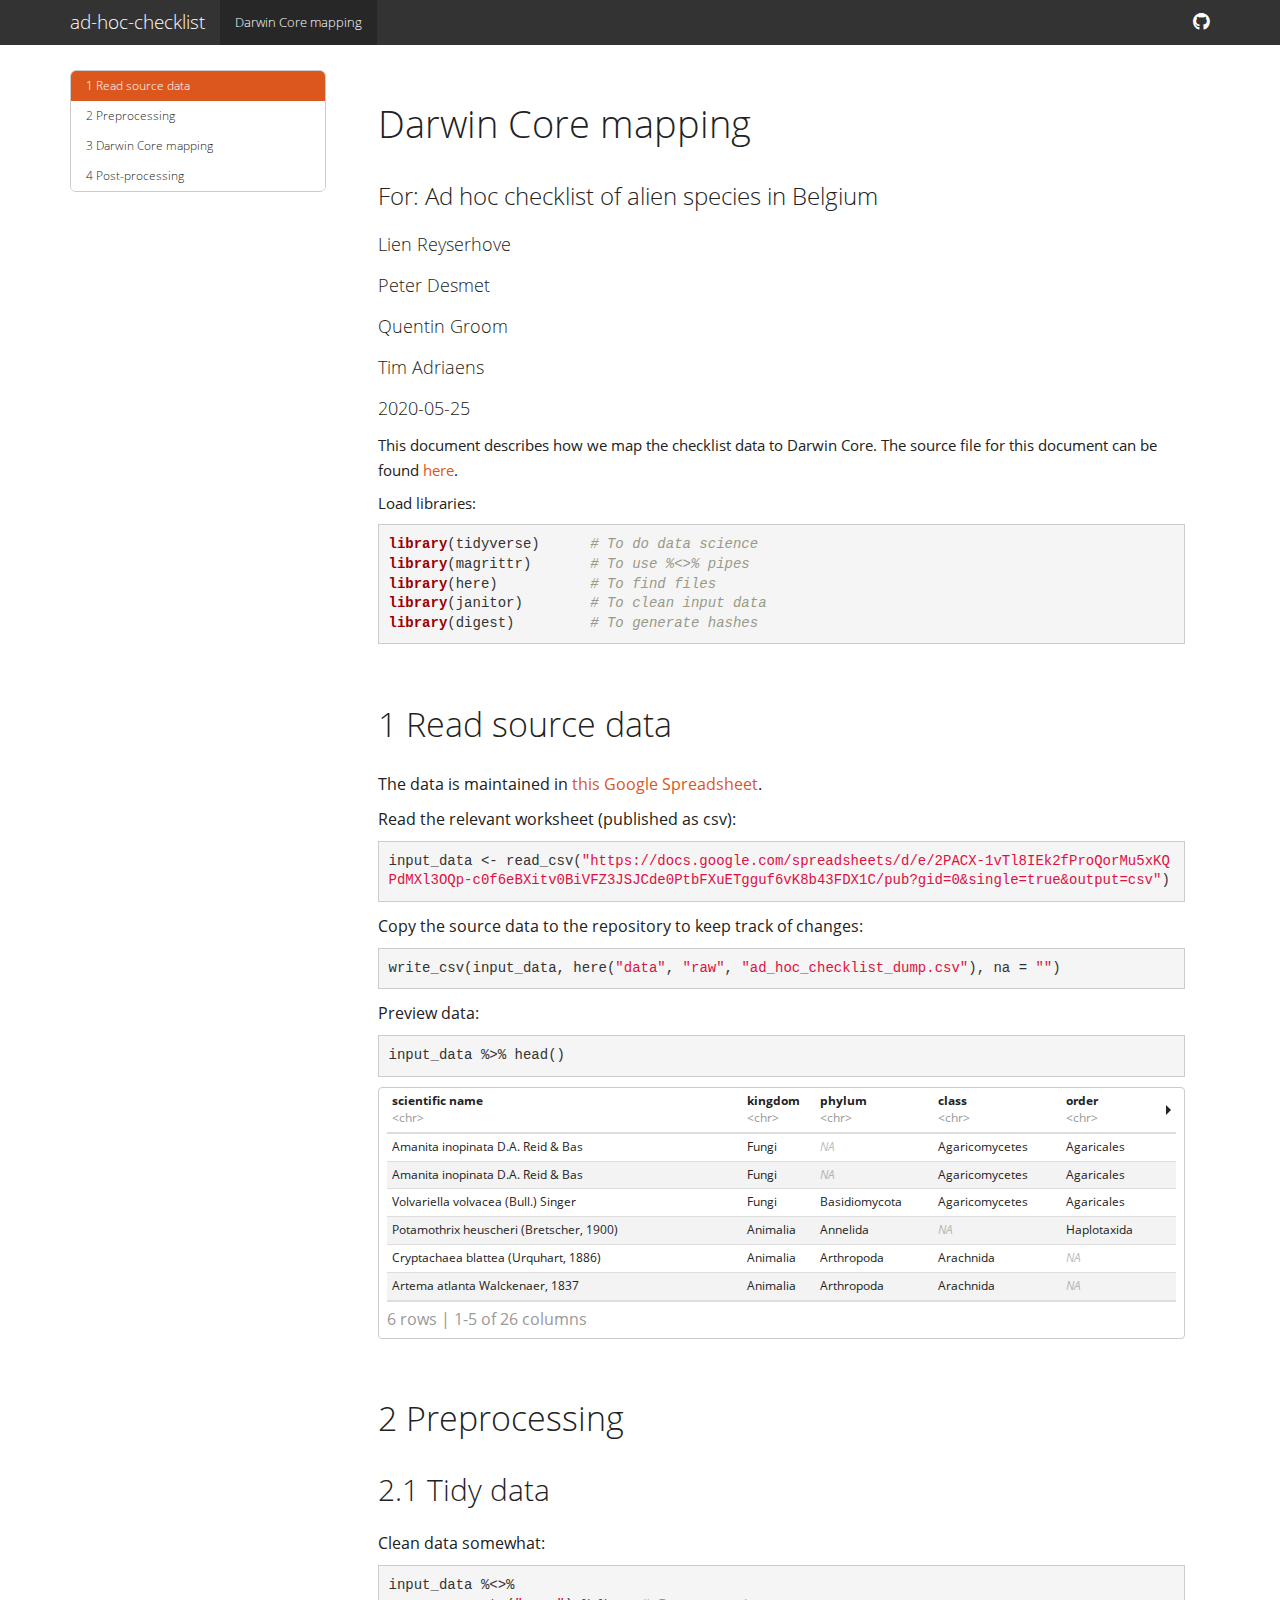
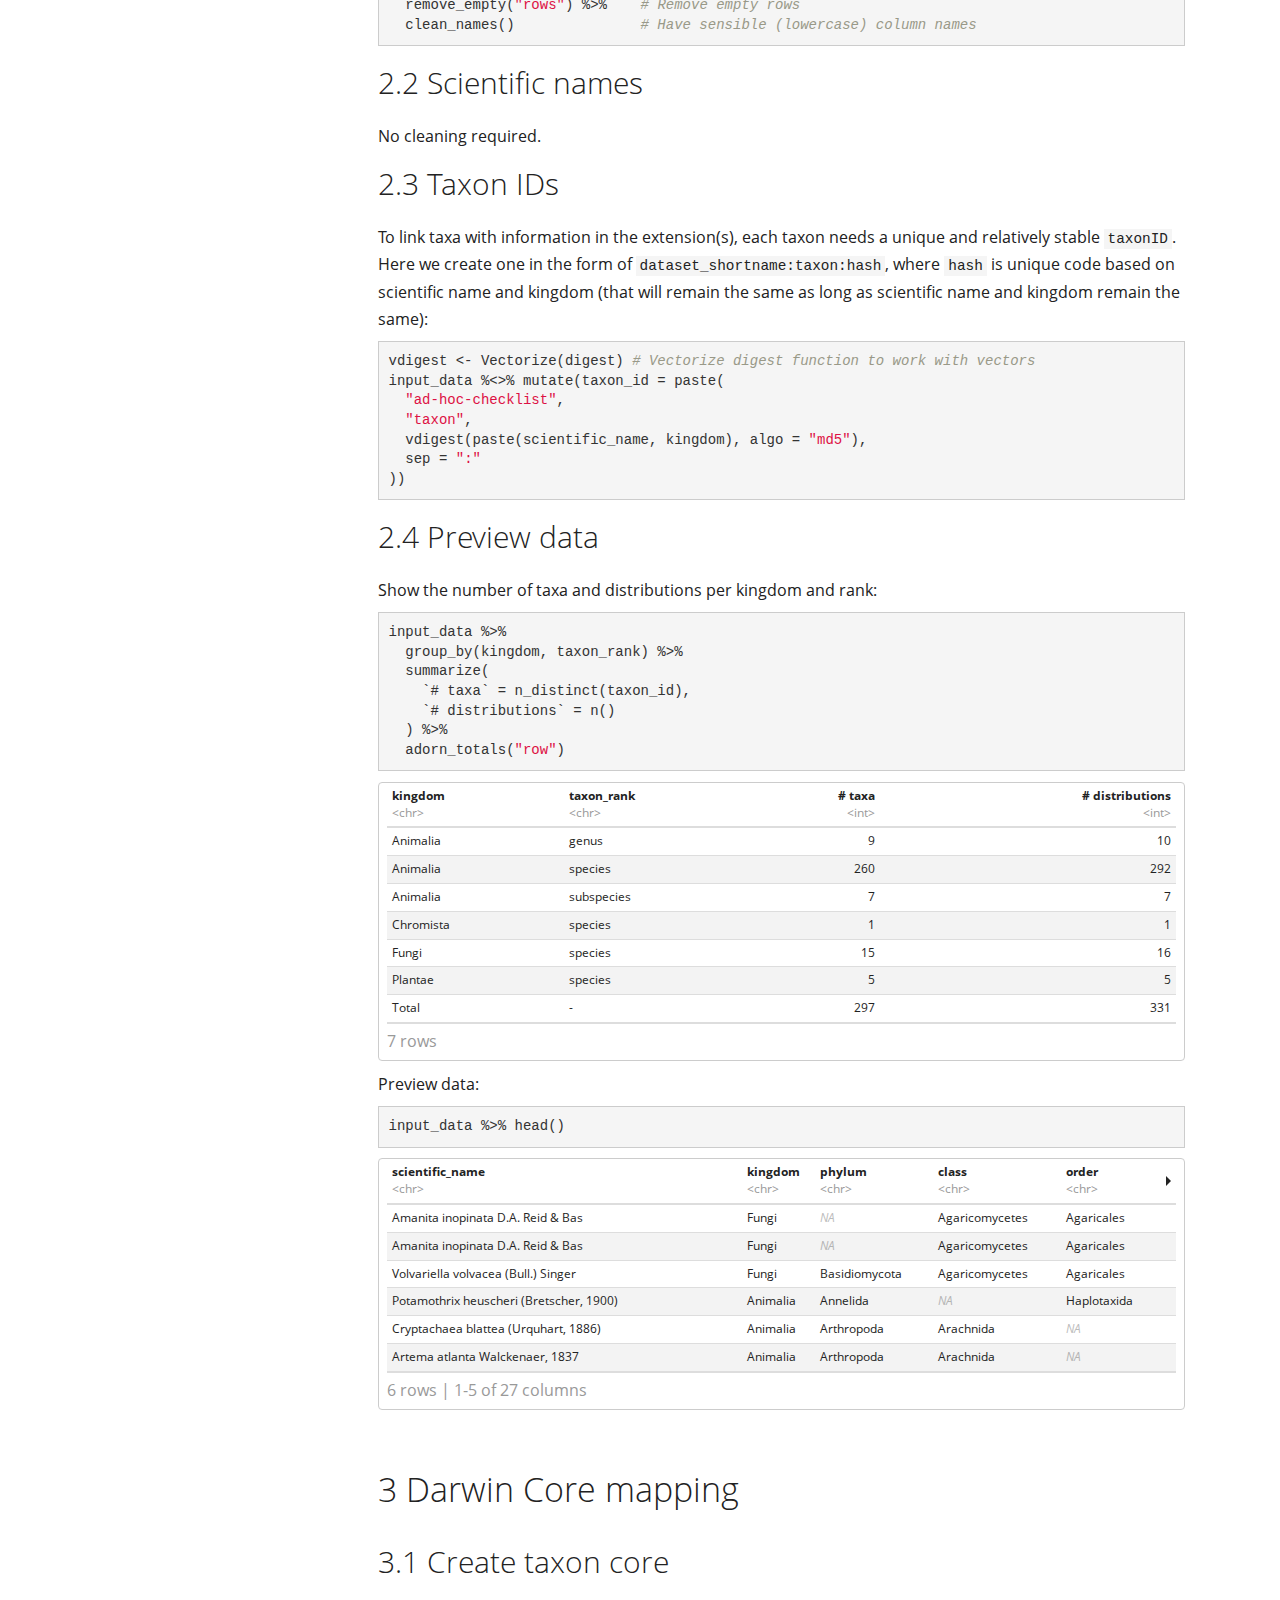
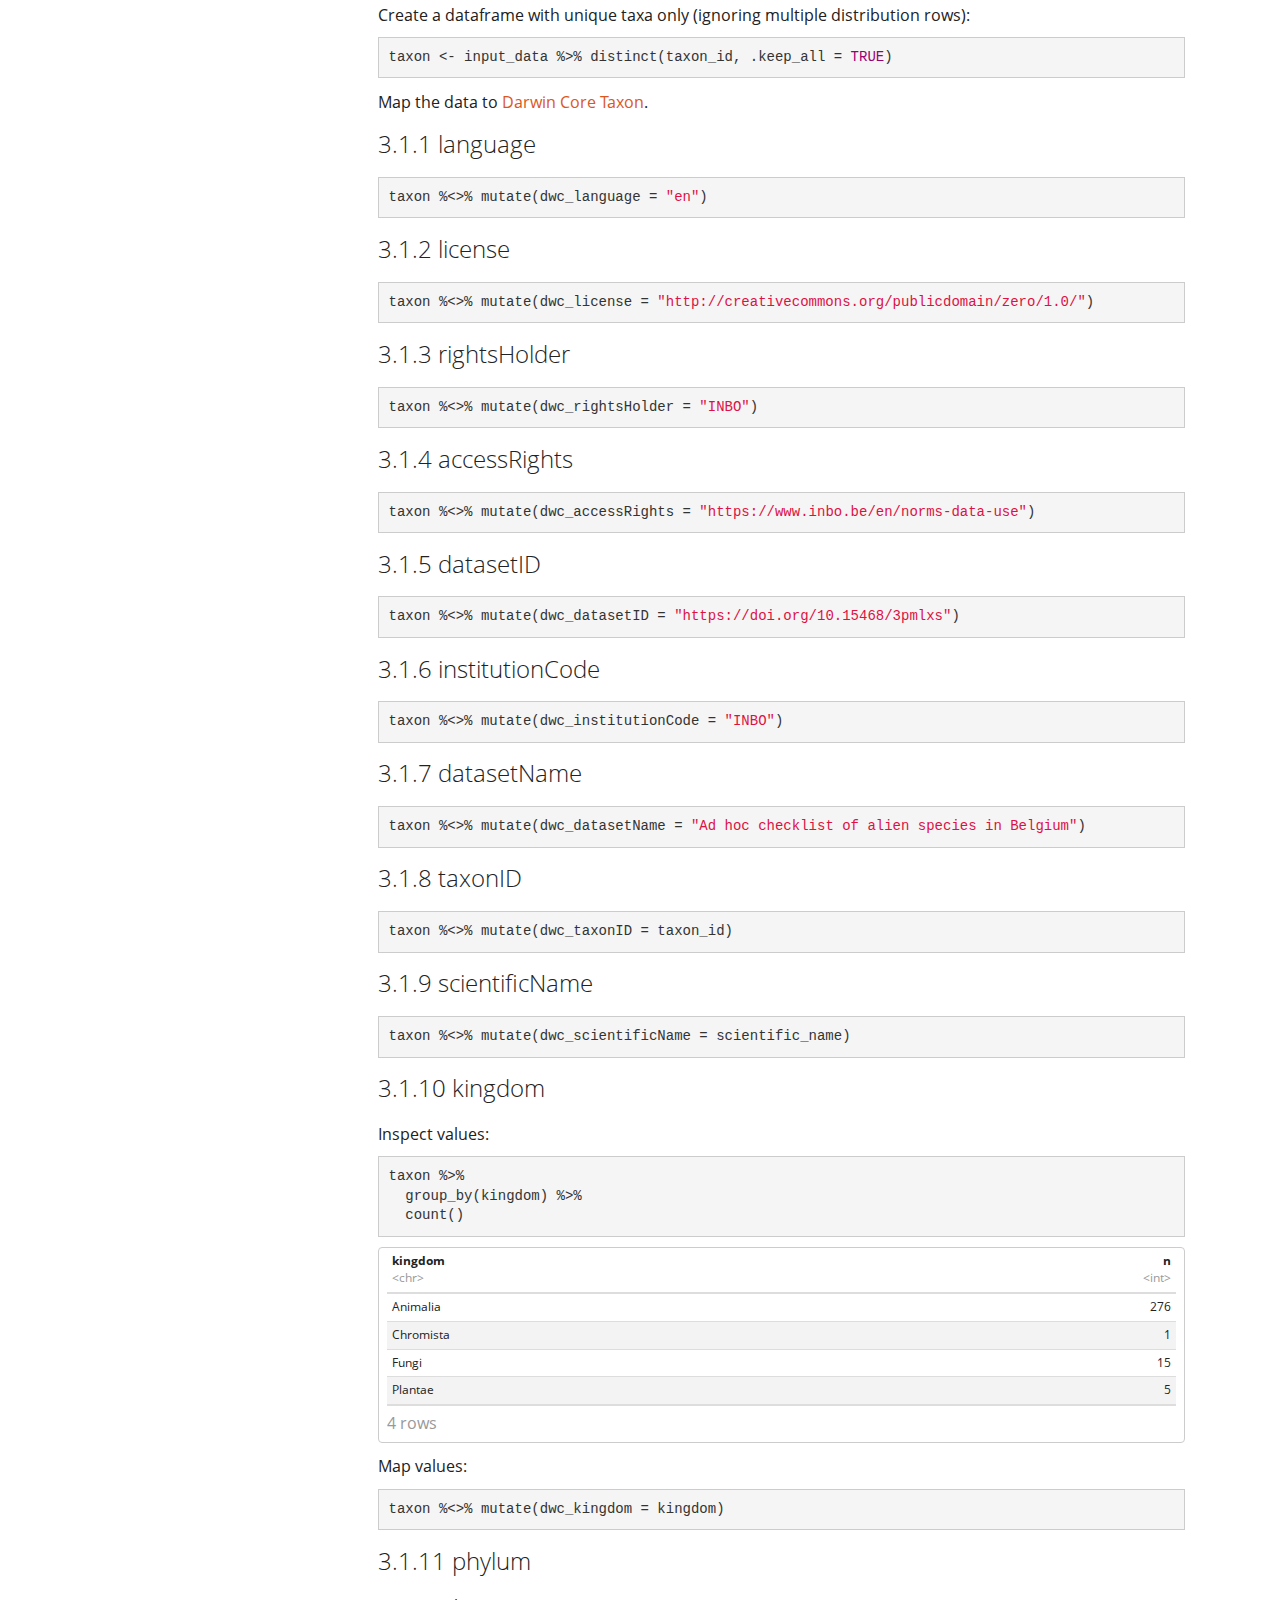
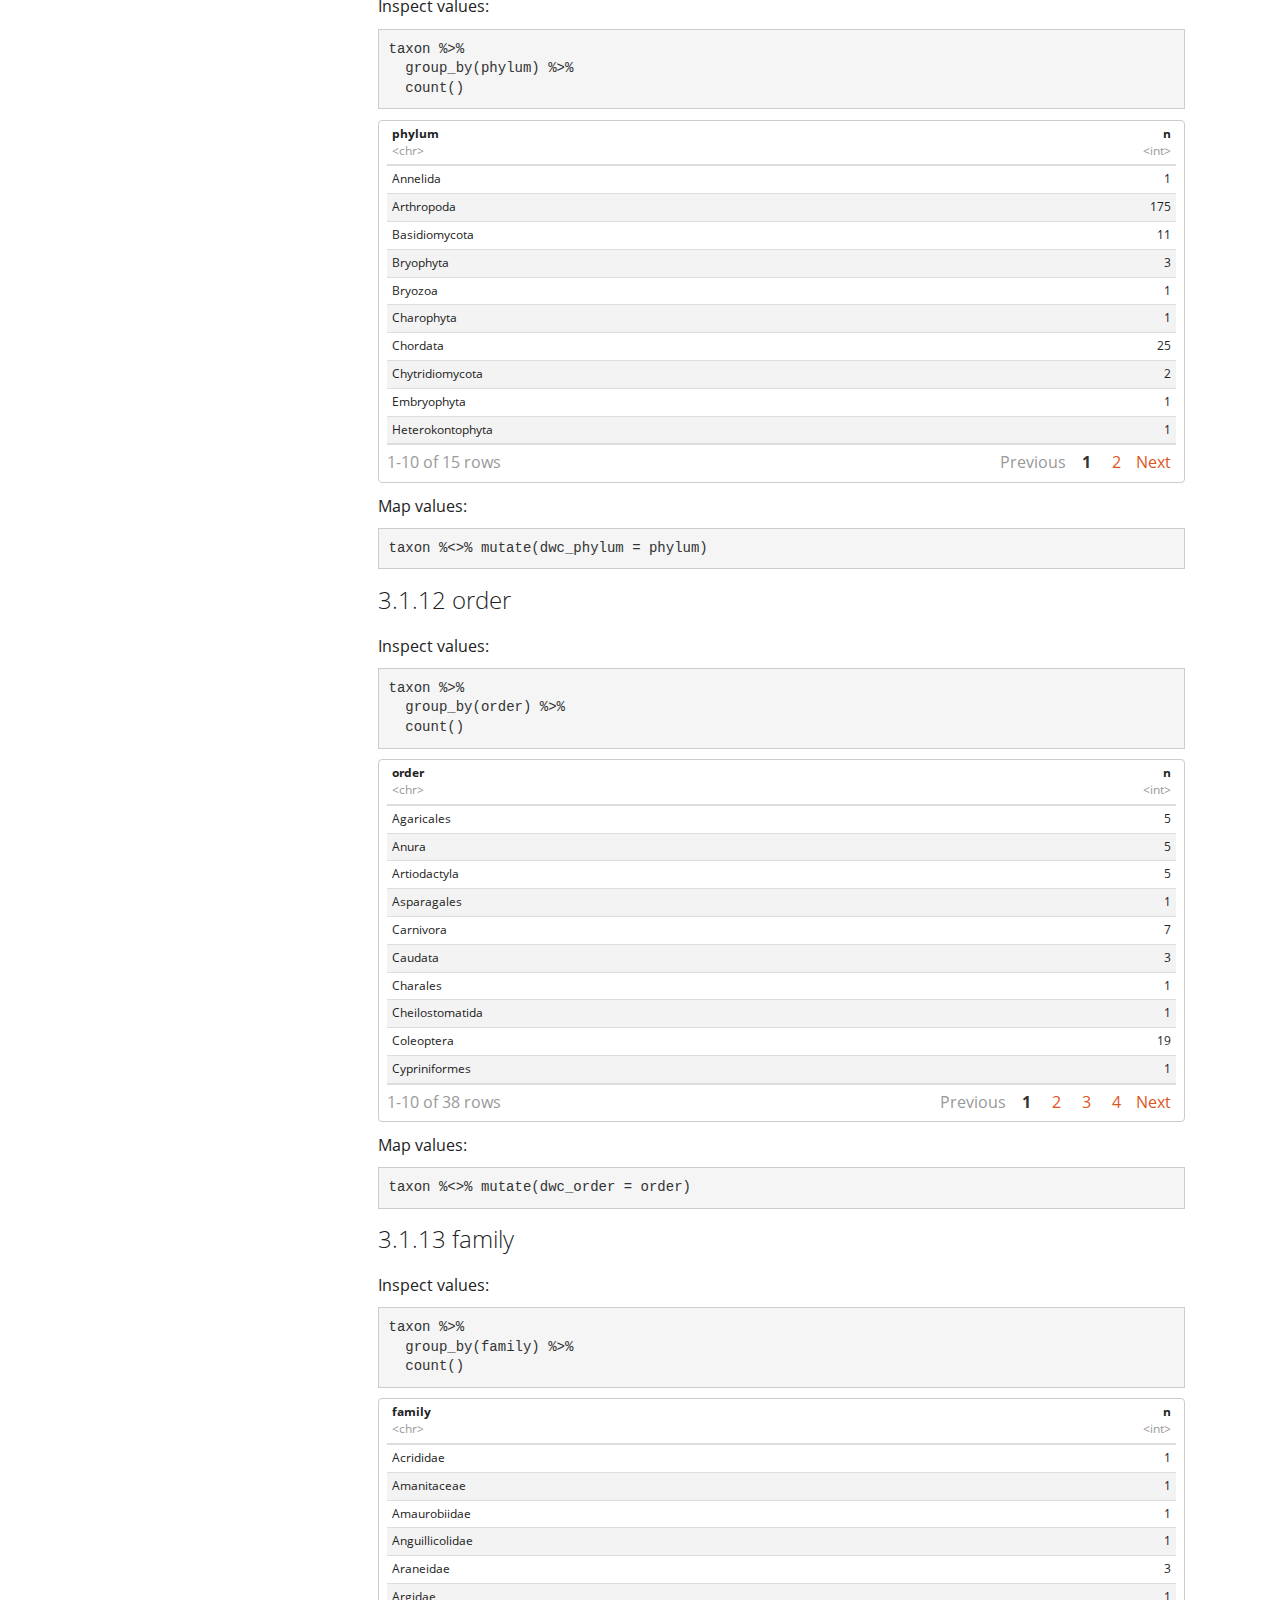
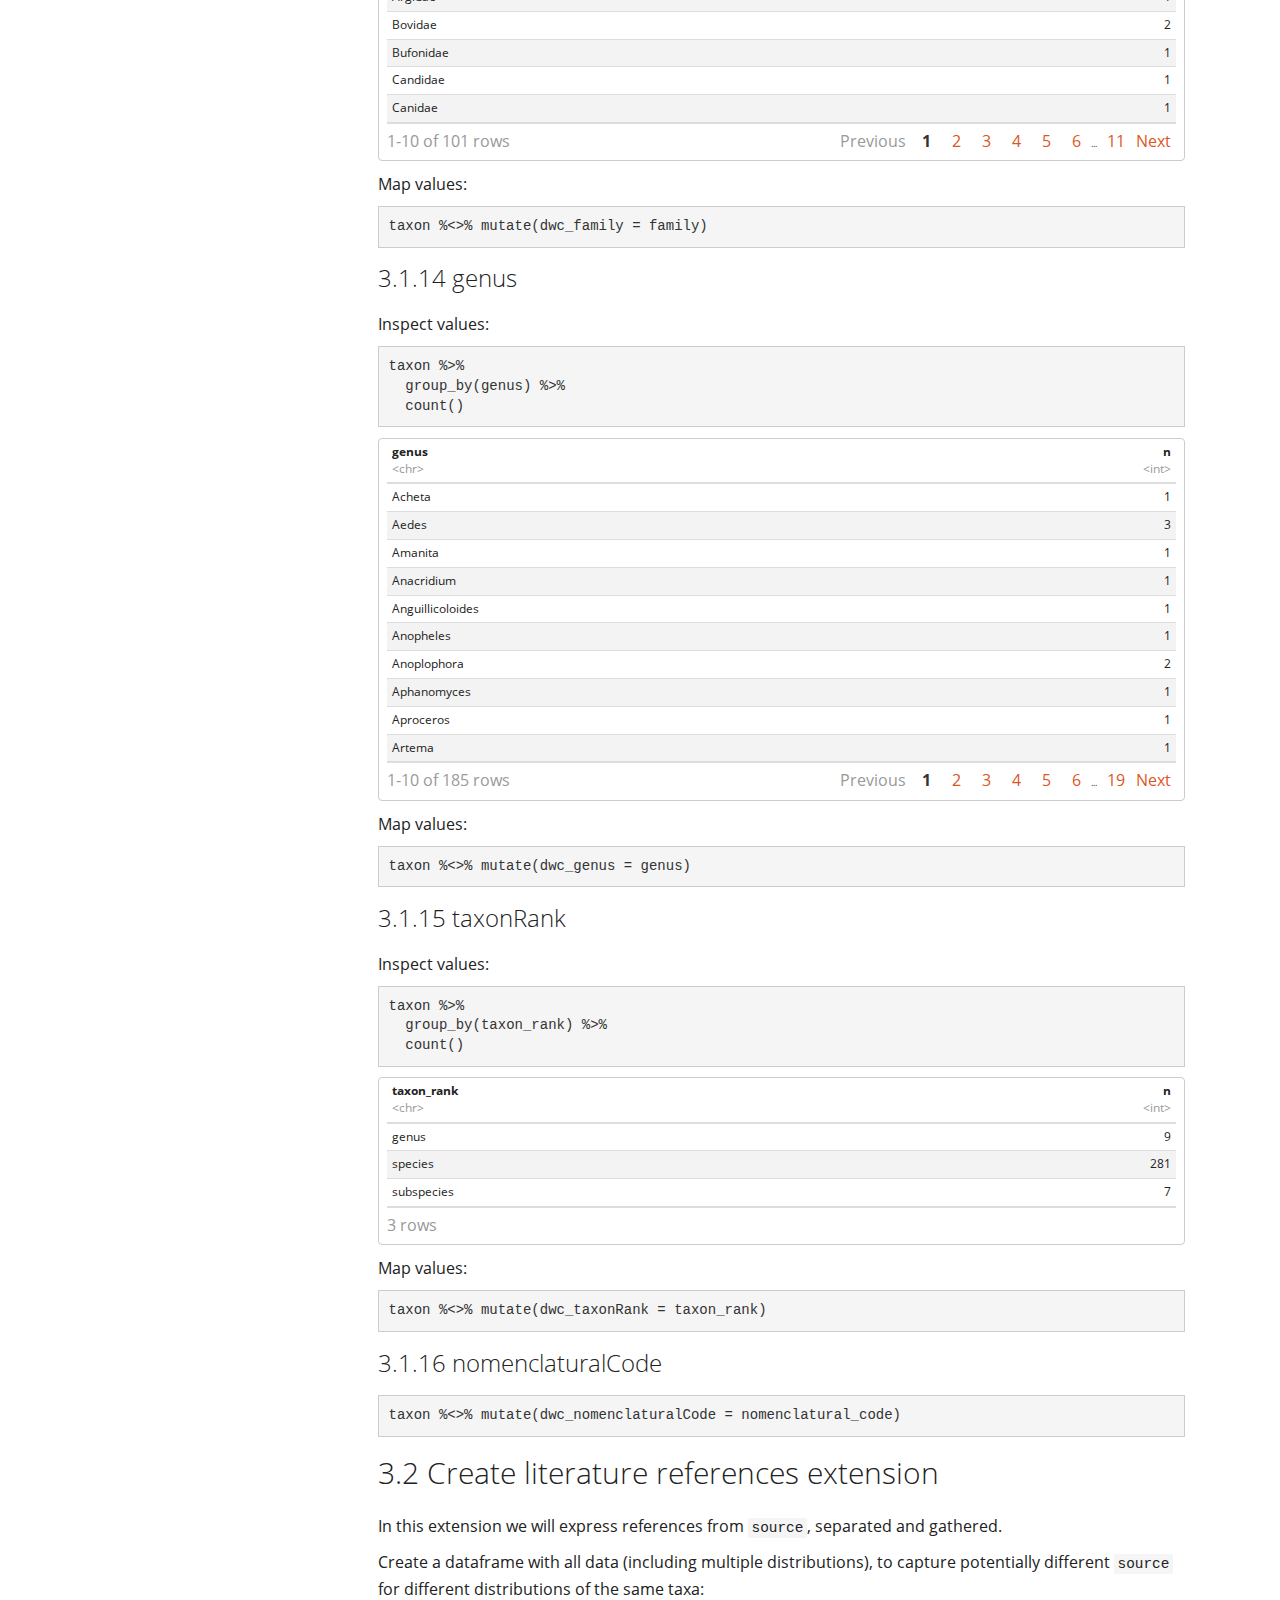
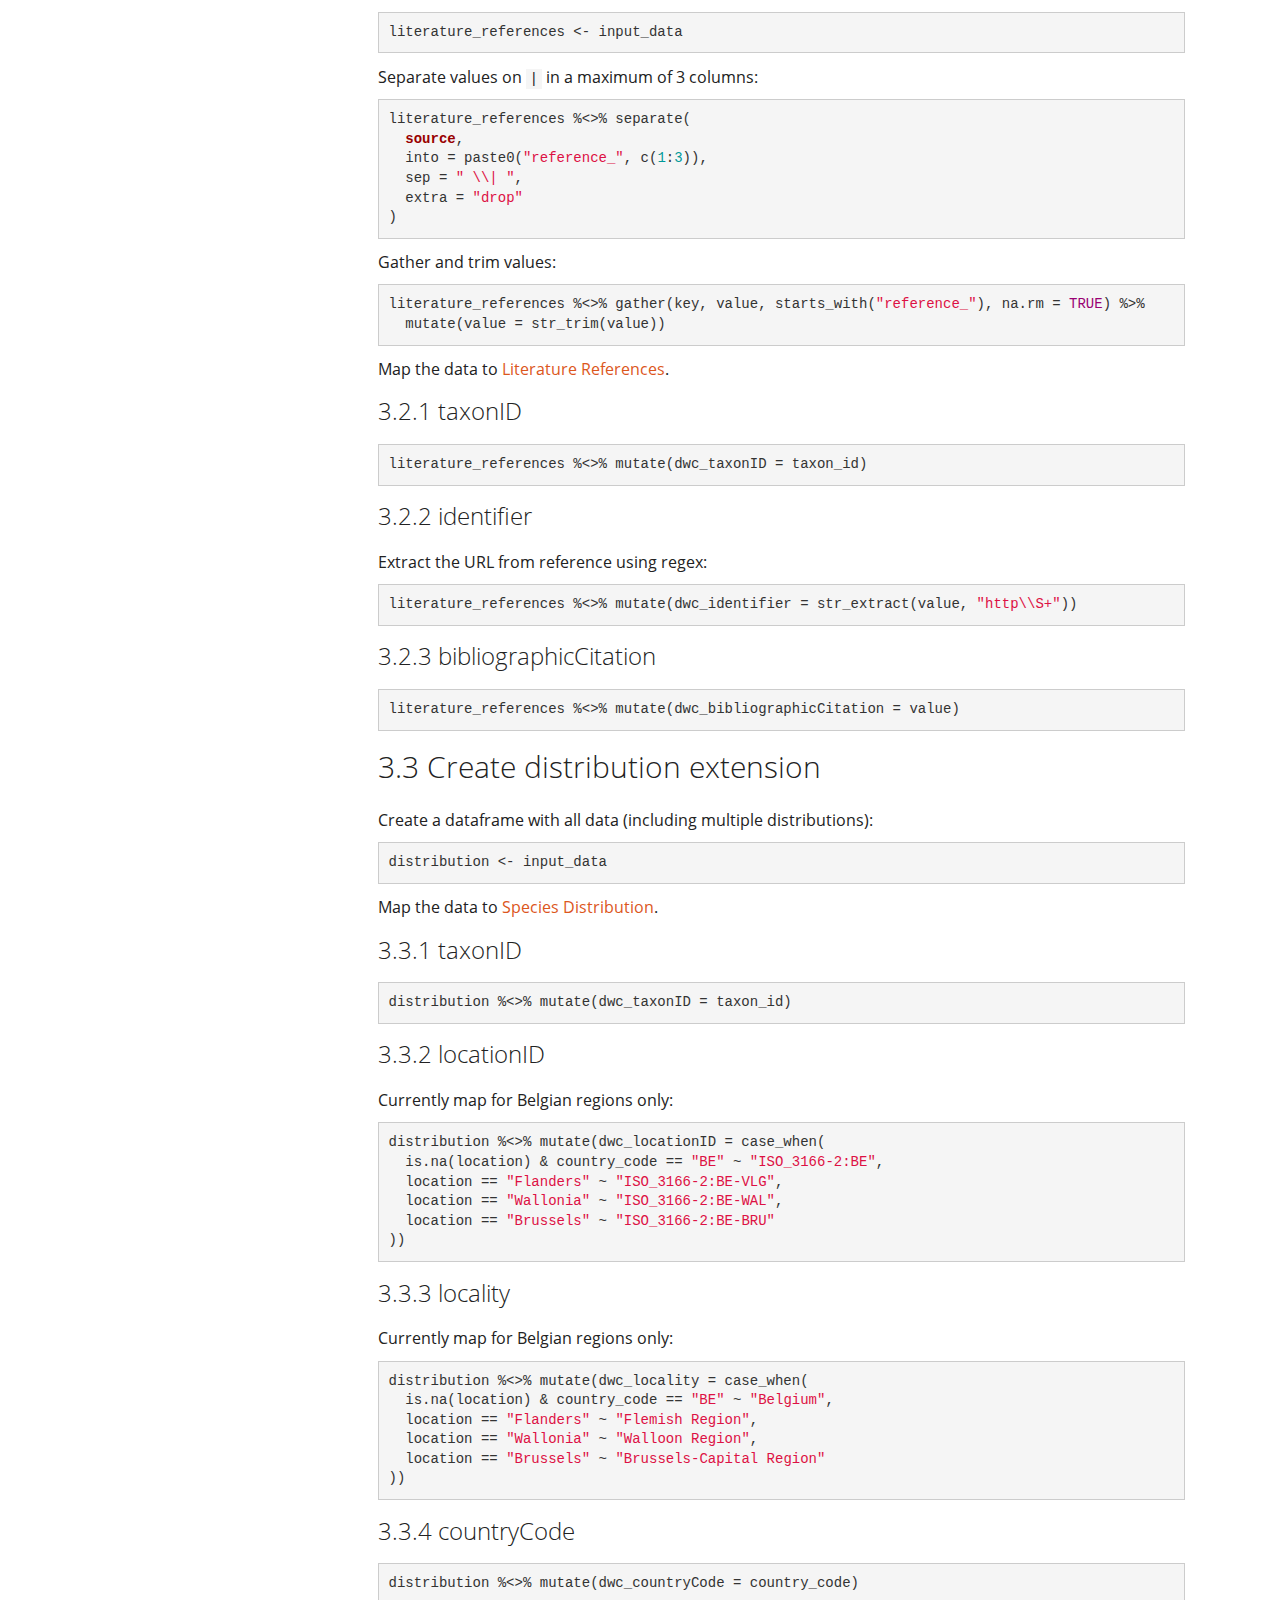
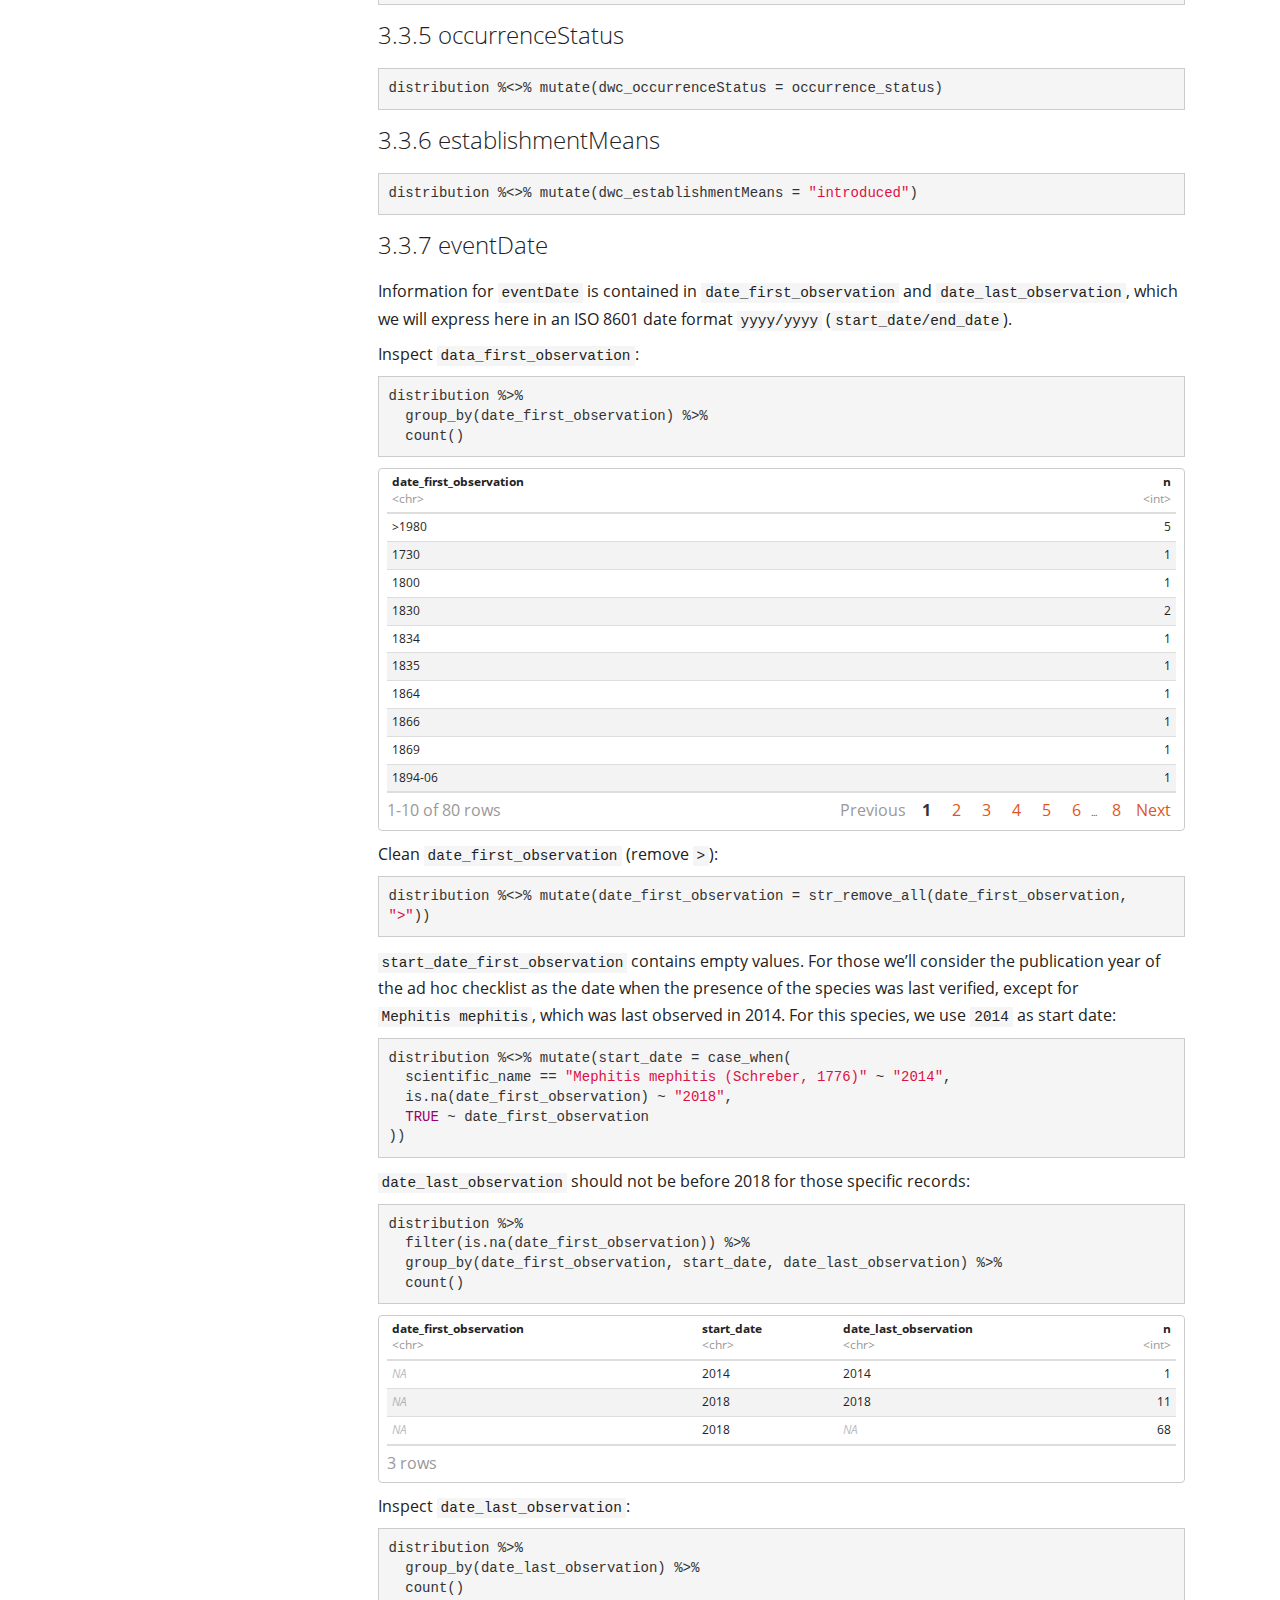
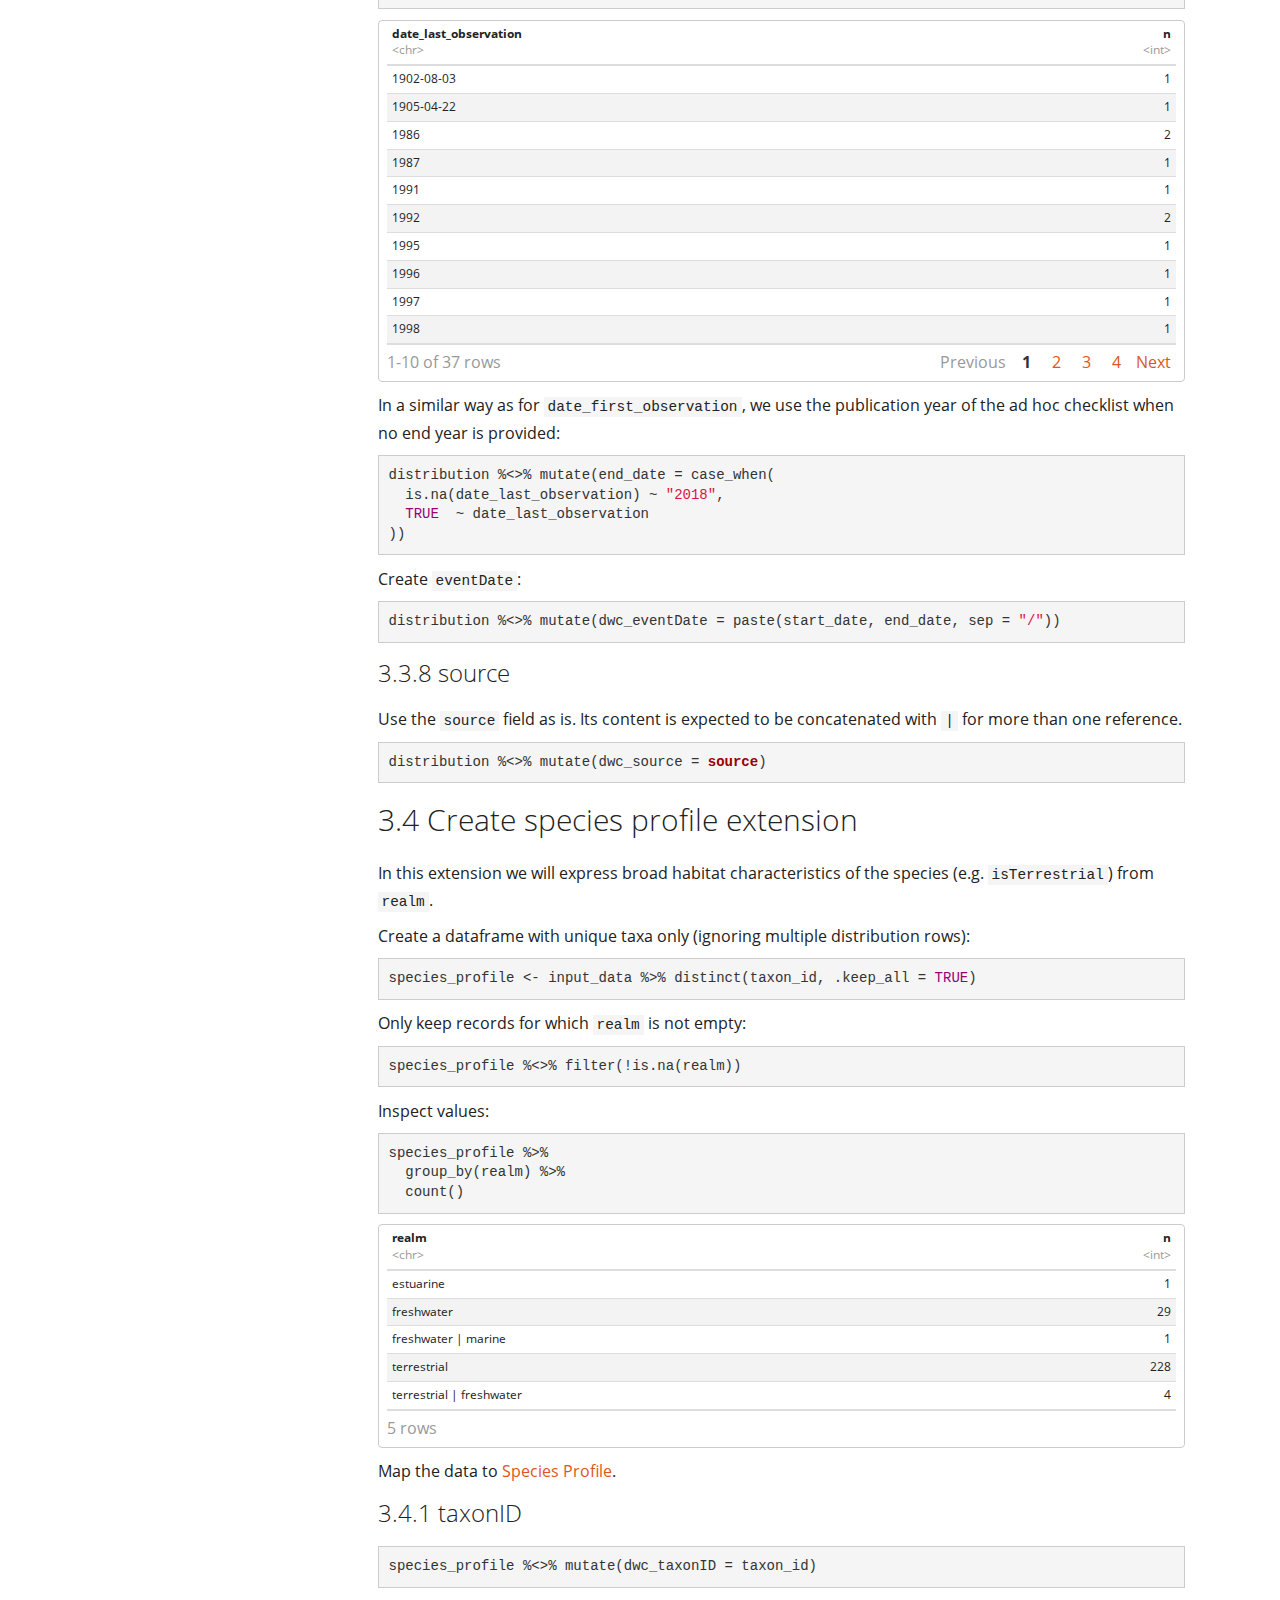
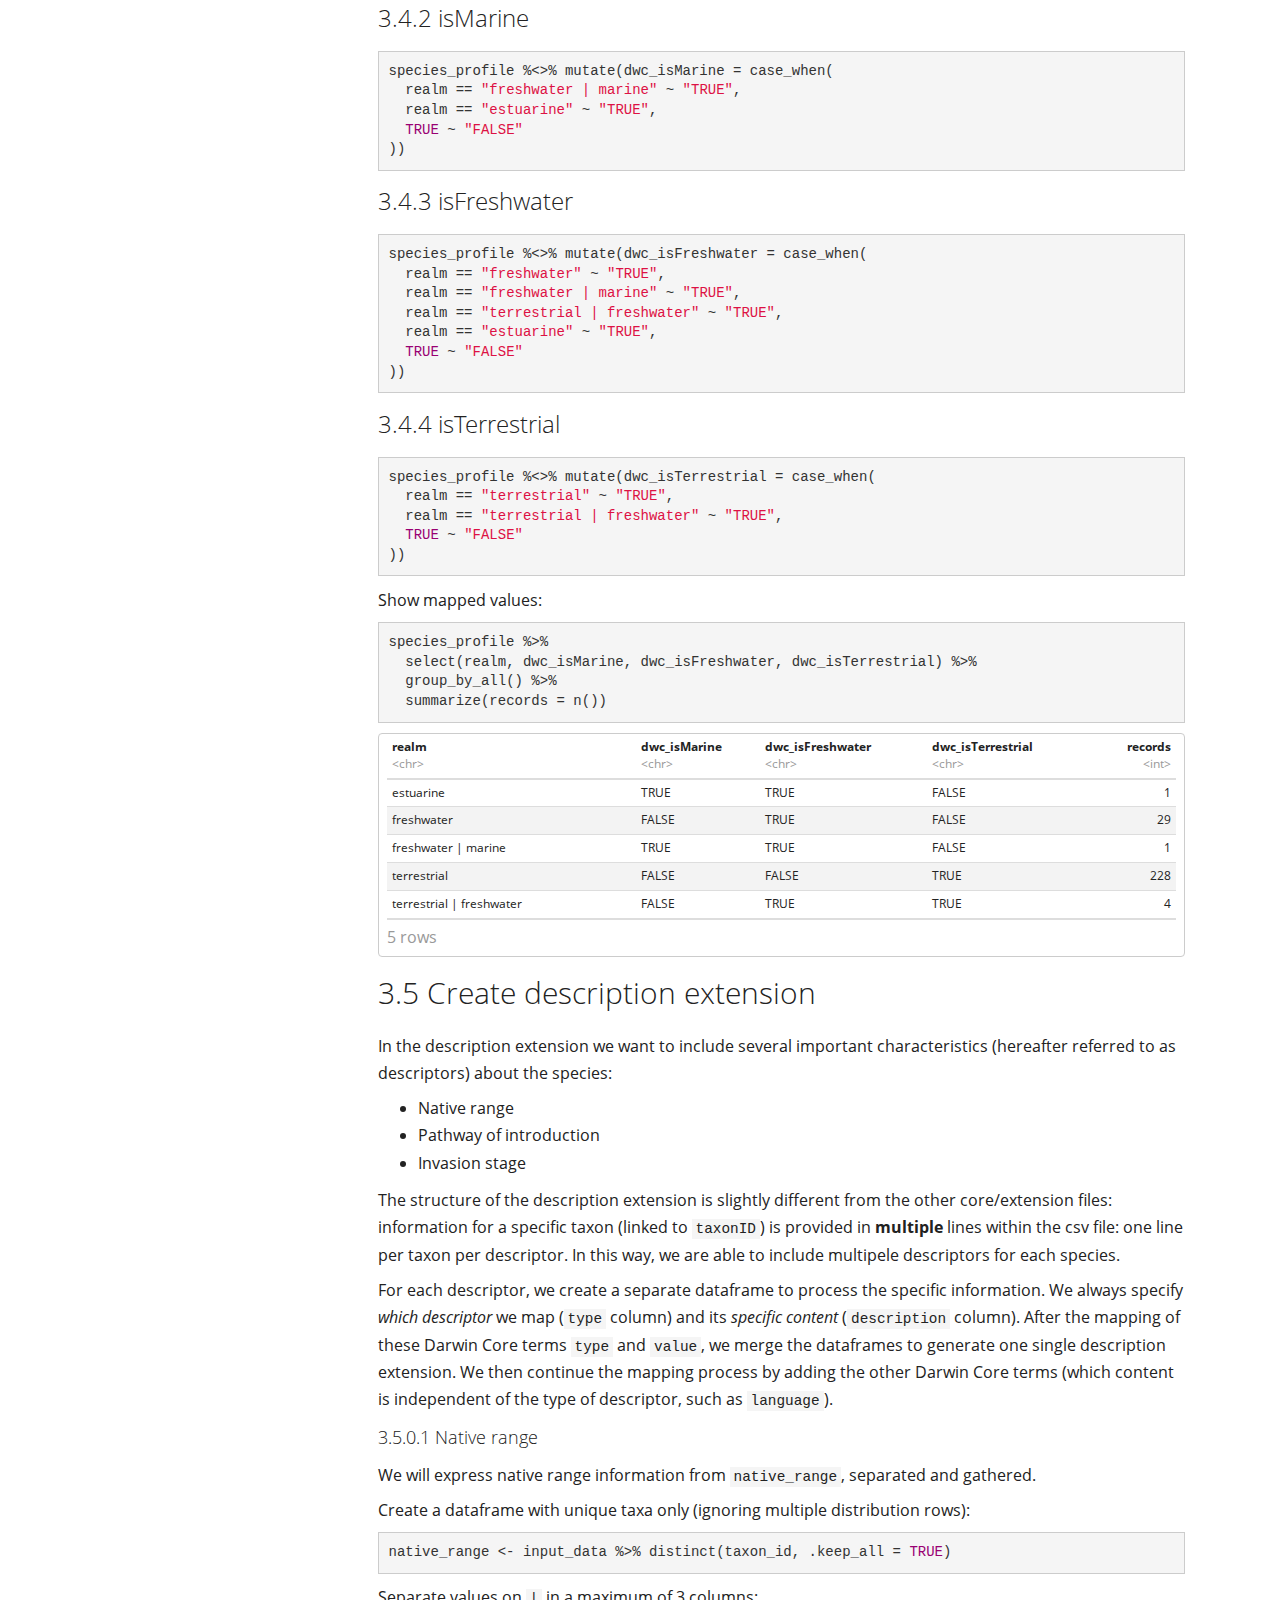
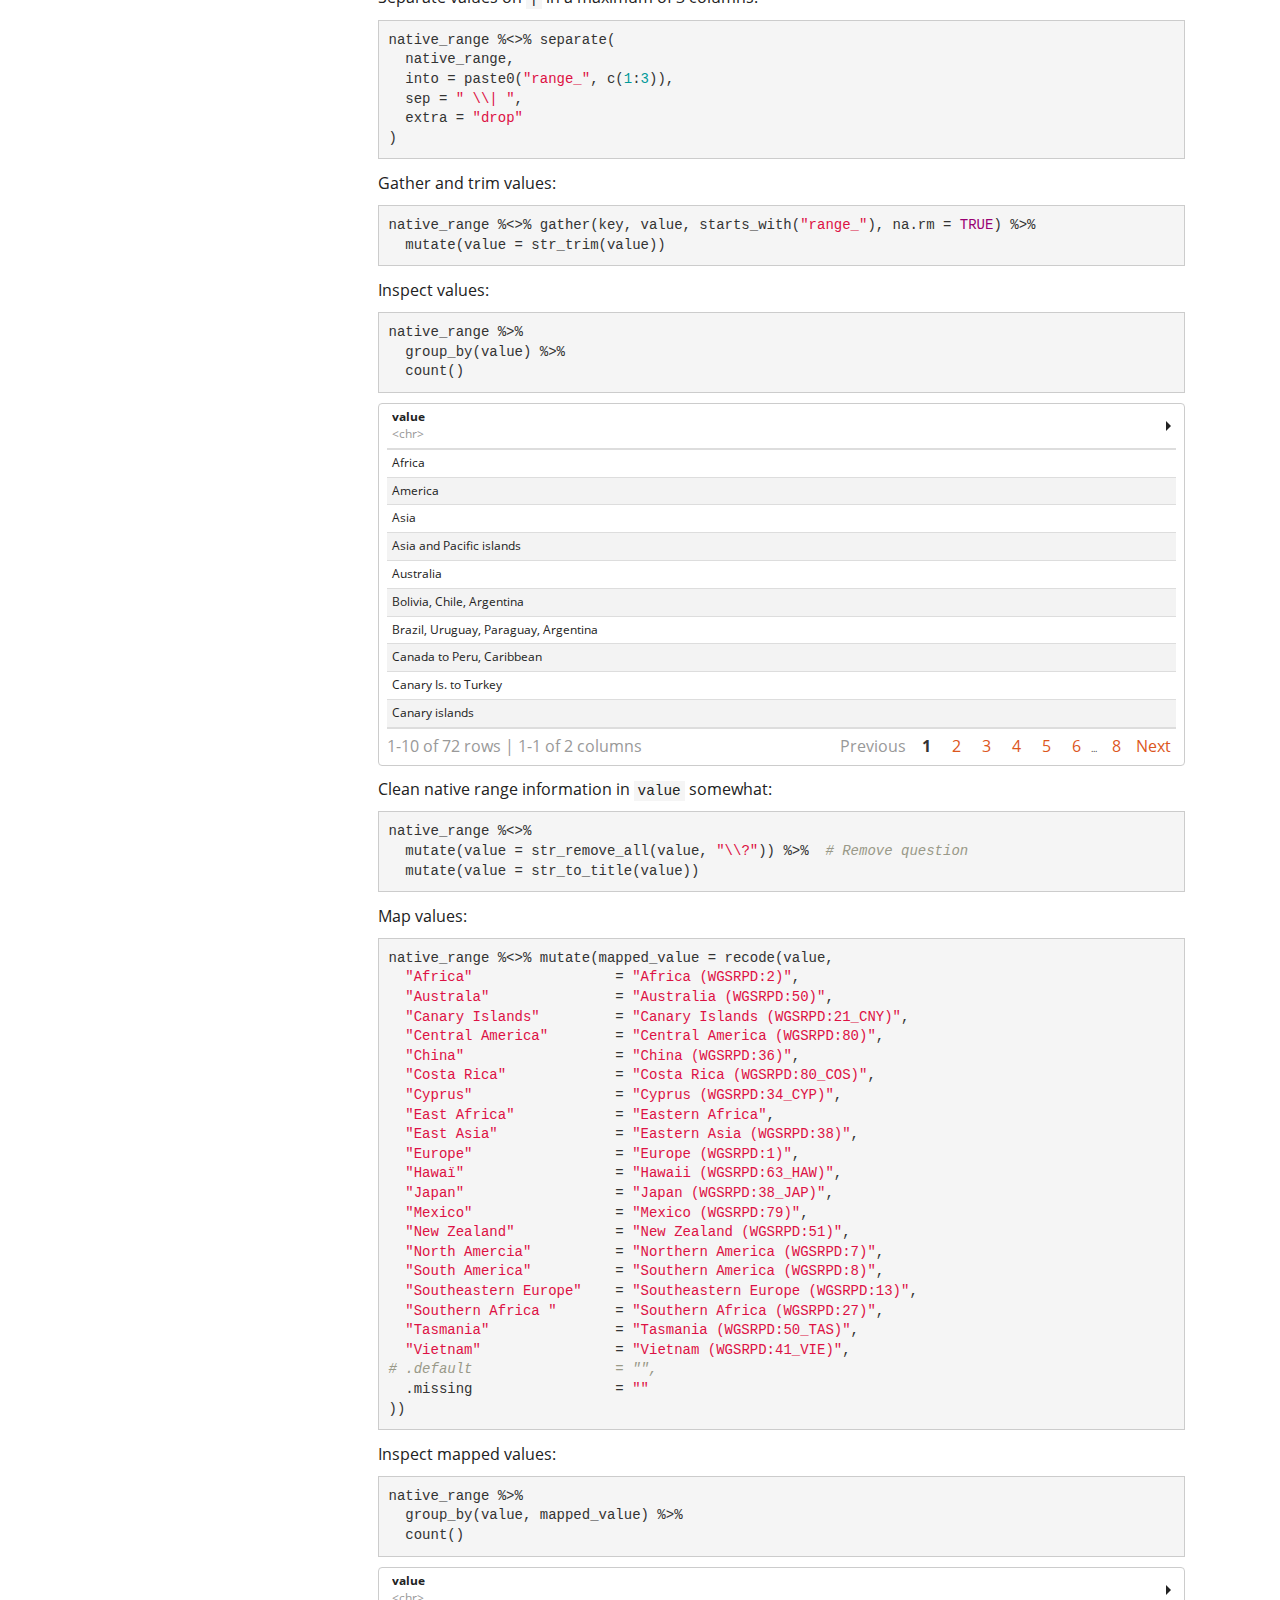
==== commit dbe90f50: "Generate website" ====
--- a/docs/dwc_mapping.html
+++ b/docs/dwc_mapping.html
@@ -1,11 +1,10 @@
 <!DOCTYPE html>
 
-<html xmlns="http://www.w3.org/1999/xhtml">
+<html>
 
 <head>
 
 <meta charset="utf-8" />
-<meta http-equiv="Content-Type" content="text/html; charset=utf-8" />
 <meta name="generator" content="pandoc" />
 <meta http-equiv="X-UA-Compatible" content="IE=EDGE" />
 
@@ -15,7 +14,7 @@
 <meta name="author" content="Quentin Groom" />
 <meta name="author" content="Tim Adriaens" />
 
-<meta name="date" content="2019-10-20" />
+<meta name="date" content="2020-05-25" />
 
 <title>Darwin Core mapping</title>
 
@@ -97,7 +96,6 @@
 }
 img {
   max-width:100%;
-  height: auto;
 }
 .tabbed-pane {
   padding-top: 12px;
@@ -246,6 +244,7 @@
   border: none;
   display: inline-block;
   border-radius: 4px;
+  background-color: transparent;
 }
 
 .tabset-dropdown > .nav-tabs.nav-tabs-open > li {
@@ -274,6 +273,12 @@
 }
 }
 
+@media print {
+.toc-content {
+  /* see https://github.com/w3c/csswg-drafts/issues/4434 */
+  float: right;
+}
+}
 
 .toc-content {
   padding-left: 30px;
@@ -378,55 +383,48 @@
 <h4 class="author">Peter Desmet</h4>
 <h4 class="author">Quentin Groom</h4>
 <h4 class="author">Tim Adriaens</h4>
-<h4 class="date">2019-10-20</h4>
+<h4 class="date">2020-05-25</h4>
 
 </div>
 
 
 <p>This document describes how we map the checklist data to Darwin Core. The source file for this document can be found <a href="https://github.com/trias-project/ad-hoc-checklist/blob/master/src/dwc_mapping.Rmd">here</a>.</p>
-<div id="setup" class="section level1">
-<h1><span class="header-section-number">1</span> Setup</h1>
 <p>Load libraries:</p>
 <pre class="r"><code>library(tidyverse)      # To do data science
 library(magrittr)       # To use %&lt;&gt;% pipes
 library(here)           # To find files
 library(janitor)        # To clean input data
-library(googlesheets)   # To import and read Google spreadsheets 
-library(digest)         # To generate hashes
-library(rgbif)          # To use GBIF services</code></pre>
-</div>
+library(digest)         # To generate hashes</code></pre>
 <div id="read-source-data" class="section level1">
-<h1><span class="header-section-number">2</span> Read source data</h1>
-<p>The original spreadsheet can be found <a href="https://docs.google.com/spreadsheets/d/1LeXXbry2ArK2rngsmFjz_xErwE1KwQ8ujtvHNmTVA6E/edit#gid=0">here</a>. We need to retrieve this spreadsheet and select the specific worksheet first:</p>
-<p>Retrieve the spreadsheet:</p>
-<pre class="r"><code>retrieve_spreadsheet &lt;- gs_title(&quot;ad hoc checklist&quot;)</code></pre>
-<p>Select the data in the worksheet <code>checklist</code>:</p>
-<pre class="r"><code>input_data &lt;- retrieve_spreadsheet %&gt;% gs_read(&quot;checklist&quot;) # Also trims values</code></pre>
-<p>We want to add a copy of the source data to the repository:</p>
+<h1><span class="header-section-number">1</span> Read source data</h1>
+<p>The data is maintained in <a href="https://docs.google.com/spreadsheets/d/1LeXXbry2ArK2rngsmFjz_xErwE1KwQ8ujtvHNmTVA6E/edit#gid=0">this Google Spreadsheet</a>.</p>
+<p>Read the relevant worksheet (published as csv):</p>
+<pre class="r"><code>input_data &lt;- read_csv(&quot;https://docs.google.com/spreadsheets/d/e/2PACX-1vTl8IEk2fProQorMu5xKQPdMXl3OQp-c0f6eBXitv0BiVFZ3JSJCde0PtbFXuETgguf6vK8b43FDX1C/pub?gid=0&amp;single=true&amp;output=csv&quot;)</code></pre>
+<p>Copy the source data to the repository to keep track of changes:</p>
 <pre class="r"><code>write_csv(input_data, here(&quot;data&quot;, &quot;raw&quot;, &quot;ad_hoc_checklist_dump.csv&quot;), na = &quot;&quot;)</code></pre>
 <p>Preview data:</p>
 <pre class="r"><code>input_data %&gt;% head()</code></pre>
 <div data-pagedtable="false">
 <script data-pagedtable-source type="application/json">
-{"columns":[{"label":["scientific name"],"name":[1],"type":["chr"],"align":["left"]},{"label":["kingdom"],"name":[2],"type":["chr"],"align":["left"]},{"label":["phylum"],"name":[3],"type":["chr"],"align":["left"]},{"label":["class"],"name":[4],"type":["chr"],"align":["left"]},{"label":["order"],"name":[5],"type":["chr"],"align":["left"]},{"label":["family"],"name":[6],"type":["chr"],"align":["left"]},{"label":["genus"],"name":[7],"type":["chr"],"align":["left"]},{"label":["taxon rank"],"name":[8],"type":["chr"],"align":["left"]},{"label":["nomenclatural code"],"name":[9],"type":["chr"],"align":["left"]},{"label":["location"],"name":[10],"type":["chr"],"align":["left"]},{"label":["country code"],"name":[11],"type":["chr"],"align":["left"]},{"label":["occurrence status"],"name":[12],"type":["chr"],"align":["left"]},{"label":["date first observation"],"name":[13],"type":["chr"],"align":["left"]},{"label":["date last observation"],"name":[14],"type":["chr"],"align":["left"]},{"label":["degree of establishment"],"name":[15],"type":["chr"],"align":["left"]},{"label":["introduction pathway"],"name":[16],"type":["chr"],"align":["left"]},{"label":["remarks"],"name":[17],"type":["chr"],"align":["left"]},{"label":["native range"],"name":[18],"type":["chr"],"align":["left"]},{"label":["realm"],"name":[19],"type":["chr"],"align":["left"]},{"label":["source"],"name":[20],"type":["chr"],"align":["left"]},{"label":["abundance"],"name":[21],"type":["chr"],"align":["left"]},{"label":["threat status"],"name":[22],"type":["lgl"],"align":["right"]},{"label":["host"],"name":[23],"type":["chr"],"align":["left"]},{"label":["date added"],"name":[24],"type":["date"],"align":["right"]},{"label":["added by"],"name":[25],"type":["chr"],"align":["left"]},{"label":["verified by"],"name":[26],"type":["chr"],"align":["left"]}],"data":[{"1":"Amanita inopinata D.A. Reid & Bas","2":"Fungi","3":"NA","4":"Agaricomycetes","5":"Agaricales","6":"Amanitaceae","7":"Amanita","8":"species","9":"ICN","10":"Flanders","11":"BE","12":"present","13":"2008","14":"2012","15":"reproducing","16":"NA","17":"NA","18":"New Zealand","19":"terrestrial","20":"Fraiture A, Di Giangregorio M (2013) Amanita inopinata, its ecology and expansion in Europe. Cryptogamie, Mycology 34: 211-222. https://doi.org/10.7872/crym.v34.iss2.2013.211","21":"rare","22":"NA","23":"NA","24":"2018-04-24","25":"Quentin Groom","26":"NA"},{"1":"Amanita inopinata D.A. Reid & Bas","2":"Fungi","3":"NA","4":"Agaricomycetes","5":"Agaricales","6":"Amanitaceae","7":"Amanita","8":"species","9":"ICN","10":"Wallonia","11":"BE","12":"present","13":"2012","14":"NA","15":"reproducing","16":"NA","17":"NA","18":"New Zealand","19":"terrestrial","20":"Fraiture A, Di Giangregorio M (2013) Amanita inopinata, its ecology and expansion in Europe. Cryptogamie, Mycology 34: 211-222. https://doi.org/10.7872/crym.v34.iss2.2013.211","21":"rare","22":"NA","23":"NA","24":"2018-04-24","25":"Quentin Groom","26":"NA"},{"1":"Volvariella volvacea (Bull.) Singer","2":"Fungi","3":"Basidiomycota","4":"Agaricomycetes","5":"Agaricales","6":"Pluteaceae","7":"Volvariella","8":"species","9":"NA","10":"Flanders","11":"BE","12":"present","13":"2018","14":"NA","15":"casual","16":"agriculture","17":"NA","18":"Asia","19":"NA","20":"https://www.natuurpunt.be/nieuws/tropische-beurszwam-voor-het-eerst-belgi%C3%AB-20181027?utm_medium=email&utm_campaign=Natuurbericht%20-%20Tropische%20beurszwam%20voor%20het%20eerst%20in%20Belgi&utm_content=Natuurbericht%20-%20Tropische%20beurszwam%20voor%20het%20eerst%20in%20Belgi+CID_16934ac2e27d489c053a8b3a764cc4eb&utm_source=Campaign%20Monitor&utm_term=De%20zwam%20wordt%20veel%20gegeten%20en%20gekweekt%20in%20Azi%20Er%20worden%20ook%20hartfunctieversterkende%20effecten%20toegeschreven%20aan%20deze%20paddenstoelsoort%20duidt%20Roosmarijn%20Steeman%20paddenstoelenexperte%20van%20Natuurpunt","21":"NA","22":"NA","23":"NA","24":"2018-10-27","25":"Tim Adriaens","26":"NA"},{"1":"Potamothrix heuscheri (Bretscher, 1900)","2":"Animalia","3":"Annelida","4":"NA","5":"Haplotaxida","6":"Naididae","7":"Potamothrix","8":"species","9":"ICZN","10":"Flanders","11":"BE","12":"present","13":"NA","14":"NA","15":"established","16":"NA","17":"NA","18":"NA","19":"NA","20":"Jan Soors pers comm","21":"NA","22":"NA","23":"NA","24":"2018-04-17","25":"Tim Adriaens","26":"NA"},{"1":"Cryptachaea blattea (Urquhart, 1886)","2":"Animalia","3":"Arthropoda","4":"Arachnida","5":"NA","6":"Theridiidae","7":"Cryptachaea","8":"species","9":"ICZN","10":"Flanders","11":"BE","12":"present","13":"2002","14":"2017","15":"reproducing","16":"NA","17":"probably not viable outside the protected environment of heated greenhouses or other buildings","18":"Africa","19":"terrestrial","20":"Vanuytven, H. 2004. Achaearanea acoreensis (Berland, 1932), een zuiderse immigrant (Araneae, Theridiidae). Nieuwsbrief van de Belgische Arachnologische Vereniging, 19(3):85-86.","21":"rare","22":"NA","23":"NA","24":"2018-05-03","25":"Tim Adriaens","26":"Koen Van Keer"},{"1":"Artema atlanta Walckenaer, 1837","2":"Animalia","3":"Arthropoda","4":"Arachnida","5":"NA","6":"Pholcidae","7":"Artema","8":"species","9":"ICZN","10":"Flanders","11":"BE","12":"present","13":"2001","14":"2001","15":"transported","16":"NA","17":"NA","18":"Northern Africa and Middle East","19":"terrestrial","20":"Van Keer K. & Van Keer, J., 2001. Ingeburgerde exotische trilspinnen (Araneae: Pholcidae) in de Antwerpse haven en enkele algemene bedenkingen bij spinnenmigratie. Nieuwsbrief van de Belgische Arachnologische Vereniging, 16: 81-86.","21":"rare","22":"NA","23":"NA","24":"2018-05-03","25":"Tim Adriaens","26":"Koen Van Keer"}],"options":{"columns":{"min":{},"max":[10]},"rows":{"min":[10],"max":[10]},"pages":{}}}
-  </script>
-</div>
-</div>
-<div id="process-source-data" class="section level1">
-<h1><span class="header-section-number">3</span> Process source data</h1>
+{"columns":[{"label":["scientific name"],"name":[1],"type":["chr"],"align":["left"]},{"label":["kingdom"],"name":[2],"type":["chr"],"align":["left"]},{"label":["phylum"],"name":[3],"type":["chr"],"align":["left"]},{"label":["class"],"name":[4],"type":["chr"],"align":["left"]},{"label":["order"],"name":[5],"type":["chr"],"align":["left"]},{"label":["family"],"name":[6],"type":["chr"],"align":["left"]},{"label":["genus"],"name":[7],"type":["chr"],"align":["left"]},{"label":["taxon rank"],"name":[8],"type":["chr"],"align":["left"]},{"label":["nomenclatural code"],"name":[9],"type":["chr"],"align":["left"]},{"label":["location"],"name":[10],"type":["chr"],"align":["left"]},{"label":["country code"],"name":[11],"type":["chr"],"align":["left"]},{"label":["occurrence status"],"name":[12],"type":["chr"],"align":["left"]},{"label":["date first observation"],"name":[13],"type":["chr"],"align":["left"]},{"label":["date last observation"],"name":[14],"type":["chr"],"align":["left"]},{"label":["degree of establishment"],"name":[15],"type":["chr"],"align":["left"]},{"label":["introduction pathway"],"name":[16],"type":["chr"],"align":["left"]},{"label":["remarks"],"name":[17],"type":["chr"],"align":["left"]},{"label":["native range"],"name":[18],"type":["chr"],"align":["left"]},{"label":["realm"],"name":[19],"type":["chr"],"align":["left"]},{"label":["source"],"name":[20],"type":["chr"],"align":["left"]},{"label":["abundance"],"name":[21],"type":["chr"],"align":["left"]},{"label":["threat status"],"name":[22],"type":["lgl"],"align":["right"]},{"label":["host"],"name":[23],"type":["chr"],"align":["left"]},{"label":["date added"],"name":[24],"type":["date"],"align":["right"]},{"label":["added by"],"name":[25],"type":["chr"],"align":["left"]},{"label":["verified by"],"name":[26],"type":["chr"],"align":["left"]}],"data":[{"1":"Amanita inopinata D.A. Reid & Bas","2":"Fungi","3":"NA","4":"Agaricomycetes","5":"Agaricales","6":"Amanitaceae","7":"Amanita","8":"species","9":"ICN","10":"Flanders","11":"BE","12":"present","13":"2008","14":"2012","15":"reproducing","16":"NA","17":"NA","18":"New Zealand","19":"terrestrial","20":"Fraiture A, Di Giangregorio M (2013) Amanita inopinata, its ecology and expansion in Europe. Cryptogamie, Mycology 34: 211-222. https://doi.org/10.7872/crym.v34.iss2.2013.211","21":"rare","22":"NA","23":"NA","24":"2018-04-24","25":"Quentin Groom","26":"NA"},{"1":"Amanita inopinata D.A. Reid & Bas","2":"Fungi","3":"NA","4":"Agaricomycetes","5":"Agaricales","6":"Amanitaceae","7":"Amanita","8":"species","9":"ICN","10":"Wallonia","11":"BE","12":"present","13":"2012","14":"NA","15":"reproducing","16":"NA","17":"NA","18":"New Zealand","19":"terrestrial","20":"Fraiture A, Di Giangregorio M (2013) Amanita inopinata, its ecology and expansion in Europe. Cryptogamie, Mycology 34: 211-222. https://doi.org/10.7872/crym.v34.iss2.2013.211","21":"rare","22":"NA","23":"NA","24":"2018-04-24","25":"Quentin Groom","26":"NA"},{"1":"Volvariella volvacea (Bull.) Singer","2":"Fungi","3":"Basidiomycota","4":"Agaricomycetes","5":"Agaricales","6":"Pluteaceae","7":"Volvariella","8":"species","9":"NA","10":"Flanders","11":"BE","12":"present","13":"2018","14":"NA","15":"casual","16":"agriculture","17":"NA","18":"Asia","19":"NA","20":"https://www.natuurpunt.be/nieuws/tropische-beurszwam-voor-het-eerst-belgi%C3%AB-20181027","21":"NA","22":"NA","23":"NA","24":"2018-10-27","25":"Tim Adriaens","26":"NA"},{"1":"Potamothrix heuscheri (Bretscher, 1900)","2":"Animalia","3":"Annelida","4":"NA","5":"Haplotaxida","6":"Naididae","7":"Potamothrix","8":"species","9":"ICZN","10":"Flanders","11":"BE","12":"present","13":"NA","14":"NA","15":"established","16":"NA","17":"NA","18":"NA","19":"NA","20":"Jan Soors pers comm","21":"NA","22":"NA","23":"NA","24":"2018-04-17","25":"Tim Adriaens","26":"NA"},{"1":"Cryptachaea blattea (Urquhart, 1886)","2":"Animalia","3":"Arthropoda","4":"Arachnida","5":"NA","6":"Theridiidae","7":"Cryptachaea","8":"species","9":"ICZN","10":"Flanders","11":"BE","12":"present","13":"2002","14":"2017","15":"reproducing","16":"NA","17":"probably not viable outside the protected environment of heated greenhouses or other buildings","18":"Africa","19":"terrestrial","20":"Vanuytven, H. 2004. Achaearanea acoreensis (Berland, 1932), een zuiderse immigrant (Araneae, Theridiidae). Nieuwsbrief van de Belgische Arachnologische Vereniging, 19(3):85-86.","21":"rare","22":"NA","23":"NA","24":"2018-05-03","25":"Tim Adriaens","26":"Koen Van Keer"},{"1":"Artema atlanta Walckenaer, 1837","2":"Animalia","3":"Arthropoda","4":"Arachnida","5":"NA","6":"Pholcidae","7":"Artema","8":"species","9":"ICZN","10":"Flanders","11":"BE","12":"present","13":"2001","14":"2001","15":"transported","16":"NA","17":"NA","18":"Northern Africa and Middle East","19":"terrestrial","20":"Van Keer K. & Van Keer, J., 2001. Ingeburgerde exotische trilspinnen (Araneae: Pholcidae) in de Antwerpse haven en enkele algemene bedenkingen bij spinnenmigratie. Nieuwsbrief van de Belgische Arachnologische Vereniging, 16: 81-86.","21":"rare","22":"NA","23":"NA","24":"2018-05-03","25":"Tim Adriaens","26":"Koen Van Keer"}],"options":{"columns":{"min":{},"max":[10]},"rows":{"min":[10],"max":[10]},"pages":{}}}
+  </script>
+</div>
+</div>
+<div id="preprocessing" class="section level1">
+<h1><span class="header-section-number">2</span> Preprocessing</h1>
 <div id="tidy-data" class="section level2">
-<h2><span class="header-section-number">3.1</span> Tidy data</h2>
+<h2><span class="header-section-number">2.1</span> Tidy data</h2>
 <p>Clean data somewhat:</p>
 <pre class="r"><code>input_data %&lt;&gt;%
   remove_empty(&quot;rows&quot;) %&gt;%    # Remove empty rows
   clean_names()               # Have sensible (lowercase) column names</code></pre>
 </div>
 <div id="scientific-names" class="section level2">
-<h2><span class="header-section-number">3.2</span> Scientific names</h2>
+<h2><span class="header-section-number">2.2</span> Scientific names</h2>
 <p>No cleaning required.</p>
 </div>
 <div id="taxon-ids" class="section level2">
-<h2><span class="header-section-number">3.3</span> Taxon IDs</h2>
+<h2><span class="header-section-number">2.3</span> Taxon IDs</h2>
 <p>To link taxa with information in the extension(s), each taxon needs a unique and relatively stable <code>taxonID</code>. Here we create one in the form of <code>dataset_shortname:taxon:hash</code>, where <code>hash</code> is unique code based on scientific name and kingdom (that will remain the same as long as scientific name and kingdom remain the same):</p>
 <pre class="r"><code>vdigest &lt;- Vectorize(digest) # Vectorize digest function to work with vectors
 input_data %&lt;&gt;% mutate(taxon_id = paste(
@@ -437,7 +435,7 @@
 ))</code></pre>
 </div>
 <div id="preview-data" class="section level2">
-<h2><span class="header-section-number">3.4</span> Preview data</h2>
+<h2><span class="header-section-number">2.4</span> Preview data</h2>
 <p>Show the number of taxa and distributions per kingdom and rank:</p>
 <pre class="r"><code>input_data %&gt;%
   group_by(kingdom, taxon_rank) %&gt;%
@@ -448,177 +446,153 @@
   adorn_totals(&quot;row&quot;)</code></pre>
 <div data-pagedtable="false">
 <script data-pagedtable-source type="application/json">
-{"columns":[{"label":[""],"name":["_rn_"],"type":[""],"align":["left"]},{"label":["kingdom"],"name":[1],"type":["chr"],"align":["left"]},{"label":["taxon_rank"],"name":[2],"type":["chr"],"align":["left"]},{"label":["# taxa"],"name":[3],"type":["int"],"align":["right"]},{"label":["# distributions"],"name":[4],"type":["int"],"align":["right"]}],"data":[{"1":"Animalia","2":"genus","3":"9","4":"10","_rn_":"1"},{"1":"Animalia","2":"species","3":"249","4":"273","_rn_":"2"},{"1":"Animalia","2":"subspecies","3":"7","4":"7","_rn_":"3"},{"1":"Chromista","2":"species","3":"1","4":"1","_rn_":"4"},{"1":"Fungi","2":"species","3":"13","4":"14","_rn_":"5"},{"1":"Plantae","2":"species","3":"5","4":"5","_rn_":"6"},{"1":"Total","2":"-","3":"284","4":"310","_rn_":"7"}],"options":{"columns":{"min":{},"max":[10]},"rows":{"min":[10],"max":[10]},"pages":{}}}
+{"columns":[{"label":["kingdom"],"name":[1],"type":["chr"],"align":["left"]},{"label":["taxon_rank"],"name":[2],"type":["chr"],"align":["left"]},{"label":["# taxa"],"name":[3],"type":["int"],"align":["right"]},{"label":["# distributions"],"name":[4],"type":["int"],"align":["right"]}],"data":[{"1":"Animalia","2":"genus","3":"9","4":"10"},{"1":"Animalia","2":"species","3":"260","4":"292"},{"1":"Animalia","2":"subspecies","3":"7","4":"7"},{"1":"Chromista","2":"species","3":"1","4":"1"},{"1":"Fungi","2":"species","3":"15","4":"16"},{"1":"Plantae","2":"species","3":"5","4":"5"},{"1":"Total","2":"-","3":"297","4":"331"}],"options":{"columns":{"min":{},"max":[10]},"rows":{"min":[10],"max":[10]},"pages":{}}}
   </script>
 </div>
 <p>Preview data:</p>
 <pre class="r"><code>input_data %&gt;% head()</code></pre>
 <div data-pagedtable="false">
 <script data-pagedtable-source type="application/json">
-{"columns":[{"label":["scientific_name"],"name":[1],"type":["chr"],"align":["left"]},{"label":["kingdom"],"name":[2],"type":["chr"],"align":["left"]},{"label":["phylum"],"name":[3],"type":["chr"],"align":["left"]},{"label":["class"],"name":[4],"type":["chr"],"align":["left"]},{"label":["order"],"name":[5],"type":["chr"],"align":["left"]},{"label":["family"],"name":[6],"type":["chr"],"align":["left"]},{"label":["genus"],"name":[7],"type":["chr"],"align":["left"]},{"label":["taxon_rank"],"name":[8],"type":["chr"],"align":["left"]},{"label":["nomenclatural_code"],"name":[9],"type":["chr"],"align":["left"]},{"label":["location"],"name":[10],"type":["chr"],"align":["left"]},{"label":["country_code"],"name":[11],"type":["chr"],"align":["left"]},{"label":["occurrence_status"],"name":[12],"type":["chr"],"align":["left"]},{"label":["date_first_observation"],"name":[13],"type":["chr"],"align":["left"]},{"label":["date_last_observation"],"name":[14],"type":["chr"],"align":["left"]},{"label":["degree_of_establishment"],"name":[15],"type":["chr"],"align":["left"]},{"label":["introduction_pathway"],"name":[16],"type":["chr"],"align":["left"]},{"label":["remarks"],"name":[17],"type":["chr"],"align":["left"]},{"label":["native_range"],"name":[18],"type":["chr"],"align":["left"]},{"label":["realm"],"name":[19],"type":["chr"],"align":["left"]},{"label":["source"],"name":[20],"type":["chr"],"align":["left"]},{"label":["abundance"],"name":[21],"type":["chr"],"align":["left"]},{"label":["threat_status"],"name":[22],"type":["lgl"],"align":["right"]},{"label":["host"],"name":[23],"type":["chr"],"align":["left"]},{"label":["date_added"],"name":[24],"type":["date"],"align":["right"]},{"label":["added_by"],"name":[25],"type":["chr"],"align":["left"]},{"label":["verified_by"],"name":[26],"type":["chr"],"align":["left"]},{"label":["taxon_id"],"name":[27],"type":["chr"],"align":["left"]}],"data":[{"1":"Amanita inopinata D.A. Reid & Bas","2":"Fungi","3":"NA","4":"Agaricomycetes","5":"Agaricales","6":"Amanitaceae","7":"Amanita","8":"species","9":"ICN","10":"Flanders","11":"BE","12":"present","13":"2008","14":"2012","15":"reproducing","16":"NA","17":"NA","18":"New Zealand","19":"terrestrial","20":"Fraiture A, Di Giangregorio M (2013) Amanita inopinata, its ecology and expansion in Europe. Cryptogamie, Mycology 34: 211-222. https://doi.org/10.7872/crym.v34.iss2.2013.211","21":"rare","22":"NA","23":"NA","24":"2018-04-24","25":"Quentin Groom","26":"NA","27":"ad-hoc-checklist:taxon:64432319aeb1c56c7f337e0985555fbc"},{"1":"Amanita inopinata D.A. Reid & Bas","2":"Fungi","3":"NA","4":"Agaricomycetes","5":"Agaricales","6":"Amanitaceae","7":"Amanita","8":"species","9":"ICN","10":"Wallonia","11":"BE","12":"present","13":"2012","14":"NA","15":"reproducing","16":"NA","17":"NA","18":"New Zealand","19":"terrestrial","20":"Fraiture A, Di Giangregorio M (2013) Amanita inopinata, its ecology and expansion in Europe. Cryptogamie, Mycology 34: 211-222. https://doi.org/10.7872/crym.v34.iss2.2013.211","21":"rare","22":"NA","23":"NA","24":"2018-04-24","25":"Quentin Groom","26":"NA","27":"ad-hoc-checklist:taxon:64432319aeb1c56c7f337e0985555fbc"},{"1":"Volvariella volvacea (Bull.) Singer","2":"Fungi","3":"Basidiomycota","4":"Agaricomycetes","5":"Agaricales","6":"Pluteaceae","7":"Volvariella","8":"species","9":"NA","10":"Flanders","11":"BE","12":"present","13":"2018","14":"NA","15":"casual","16":"agriculture","17":"NA","18":"Asia","19":"NA","20":"https://www.natuurpunt.be/nieuws/tropische-beurszwam-voor-het-eerst-belgi%C3%AB-20181027?utm_medium=email&utm_campaign=Natuurbericht%20-%20Tropische%20beurszwam%20voor%20het%20eerst%20in%20Belgi&utm_content=Natuurbericht%20-%20Tropische%20beurszwam%20voor%20het%20eerst%20in%20Belgi+CID_16934ac2e27d489c053a8b3a764cc4eb&utm_source=Campaign%20Monitor&utm_term=De%20zwam%20wordt%20veel%20gegeten%20en%20gekweekt%20in%20Azi%20Er%20worden%20ook%20hartfunctieversterkende%20effecten%20toegeschreven%20aan%20deze%20paddenstoelsoort%20duidt%20Roosmarijn%20Steeman%20paddenstoelenexperte%20van%20Natuurpunt","21":"NA","22":"NA","23":"NA","24":"2018-10-27","25":"Tim Adriaens","26":"NA","27":"ad-hoc-checklist:taxon:0c166dc873f97eab93817203eac24df6"},{"1":"Potamothrix heuscheri (Bretscher, 1900)","2":"Animalia","3":"Annelida","4":"NA","5":"Haplotaxida","6":"Naididae","7":"Potamothrix","8":"species","9":"ICZN","10":"Flanders","11":"BE","12":"present","13":"NA","14":"NA","15":"established","16":"NA","17":"NA","18":"NA","19":"NA","20":"Jan Soors pers comm","21":"NA","22":"NA","23":"NA","24":"2018-04-17","25":"Tim Adriaens","26":"NA","27":"ad-hoc-checklist:taxon:af4279693fdd1add7a08a04dc97d7848"},{"1":"Cryptachaea blattea (Urquhart, 1886)","2":"Animalia","3":"Arthropoda","4":"Arachnida","5":"NA","6":"Theridiidae","7":"Cryptachaea","8":"species","9":"ICZN","10":"Flanders","11":"BE","12":"present","13":"2002","14":"2017","15":"reproducing","16":"NA","17":"probably not viable outside the protected environment of heated greenhouses or other buildings","18":"Africa","19":"terrestrial","20":"Vanuytven, H. 2004. Achaearanea acoreensis (Berland, 1932), een zuiderse immigrant (Araneae, Theridiidae). Nieuwsbrief van de Belgische Arachnologische Vereniging, 19(3):85-86.","21":"rare","22":"NA","23":"NA","24":"2018-05-03","25":"Tim Adriaens","26":"Koen Van Keer","27":"ad-hoc-checklist:taxon:0bcd26f38390fe99c643104b28217c02"},{"1":"Artema atlanta Walckenaer, 1837","2":"Animalia","3":"Arthropoda","4":"Arachnida","5":"NA","6":"Pholcidae","7":"Artema","8":"species","9":"ICZN","10":"Flanders","11":"BE","12":"present","13":"2001","14":"2001","15":"transported","16":"NA","17":"NA","18":"Northern Africa and Middle East","19":"terrestrial","20":"Van Keer K. & Van Keer, J., 2001. Ingeburgerde exotische trilspinnen (Araneae: Pholcidae) in de Antwerpse haven en enkele algemene bedenkingen bij spinnenmigratie. Nieuwsbrief van de Belgische Arachnologische Vereniging, 16: 81-86.","21":"rare","22":"NA","23":"NA","24":"2018-05-03","25":"Tim Adriaens","26":"Koen Van Keer","27":"ad-hoc-checklist:taxon:91d26c444cd8116edde2f0a64f553d5f"}],"options":{"columns":{"min":{},"max":[10]},"rows":{"min":[10],"max":[10]},"pages":{}}}
-  </script>
-</div>
-</div>
-</div>
-<div id="taxon-core" class="section level1">
-<h1><span class="header-section-number">4</span> Taxon core</h1>
-<div id="pre-processing" class="section level2">
-<h2><span class="header-section-number">4.1</span> Pre-processing</h2>
+{"columns":[{"label":["scientific_name"],"name":[1],"type":["chr"],"align":["left"]},{"label":["kingdom"],"name":[2],"type":["chr"],"align":["left"]},{"label":["phylum"],"name":[3],"type":["chr"],"align":["left"]},{"label":["class"],"name":[4],"type":["chr"],"align":["left"]},{"label":["order"],"name":[5],"type":["chr"],"align":["left"]},{"label":["family"],"name":[6],"type":["chr"],"align":["left"]},{"label":["genus"],"name":[7],"type":["chr"],"align":["left"]},{"label":["taxon_rank"],"name":[8],"type":["chr"],"align":["left"]},{"label":["nomenclatural_code"],"name":[9],"type":["chr"],"align":["left"]},{"label":["location"],"name":[10],"type":["chr"],"align":["left"]},{"label":["country_code"],"name":[11],"type":["chr"],"align":["left"]},{"label":["occurrence_status"],"name":[12],"type":["chr"],"align":["left"]},{"label":["date_first_observation"],"name":[13],"type":["chr"],"align":["left"]},{"label":["date_last_observation"],"name":[14],"type":["chr"],"align":["left"]},{"label":["degree_of_establishment"],"name":[15],"type":["chr"],"align":["left"]},{"label":["introduction_pathway"],"name":[16],"type":["chr"],"align":["left"]},{"label":["remarks"],"name":[17],"type":["chr"],"align":["left"]},{"label":["native_range"],"name":[18],"type":["chr"],"align":["left"]},{"label":["realm"],"name":[19],"type":["chr"],"align":["left"]},{"label":["source"],"name":[20],"type":["chr"],"align":["left"]},{"label":["abundance"],"name":[21],"type":["chr"],"align":["left"]},{"label":["threat_status"],"name":[22],"type":["lgl"],"align":["right"]},{"label":["host"],"name":[23],"type":["chr"],"align":["left"]},{"label":["date_added"],"name":[24],"type":["date"],"align":["right"]},{"label":["added_by"],"name":[25],"type":["chr"],"align":["left"]},{"label":["verified_by"],"name":[26],"type":["chr"],"align":["left"]},{"label":["taxon_id"],"name":[27],"type":["chr"],"align":["left"]}],"data":[{"1":"Amanita inopinata D.A. Reid & Bas","2":"Fungi","3":"NA","4":"Agaricomycetes","5":"Agaricales","6":"Amanitaceae","7":"Amanita","8":"species","9":"ICN","10":"Flanders","11":"BE","12":"present","13":"2008","14":"2012","15":"reproducing","16":"NA","17":"NA","18":"New Zealand","19":"terrestrial","20":"Fraiture A, Di Giangregorio M (2013) Amanita inopinata, its ecology and expansion in Europe. Cryptogamie, Mycology 34: 211-222. https://doi.org/10.7872/crym.v34.iss2.2013.211","21":"rare","22":"NA","23":"NA","24":"2018-04-24","25":"Quentin Groom","26":"NA","27":"ad-hoc-checklist:taxon:64432319aeb1c56c7f337e0985555fbc"},{"1":"Amanita inopinata D.A. Reid & Bas","2":"Fungi","3":"NA","4":"Agaricomycetes","5":"Agaricales","6":"Amanitaceae","7":"Amanita","8":"species","9":"ICN","10":"Wallonia","11":"BE","12":"present","13":"2012","14":"NA","15":"reproducing","16":"NA","17":"NA","18":"New Zealand","19":"terrestrial","20":"Fraiture A, Di Giangregorio M (2013) Amanita inopinata, its ecology and expansion in Europe. Cryptogamie, Mycology 34: 211-222. https://doi.org/10.7872/crym.v34.iss2.2013.211","21":"rare","22":"NA","23":"NA","24":"2018-04-24","25":"Quentin Groom","26":"NA","27":"ad-hoc-checklist:taxon:64432319aeb1c56c7f337e0985555fbc"},{"1":"Volvariella volvacea (Bull.) Singer","2":"Fungi","3":"Basidiomycota","4":"Agaricomycetes","5":"Agaricales","6":"Pluteaceae","7":"Volvariella","8":"species","9":"NA","10":"Flanders","11":"BE","12":"present","13":"2018","14":"NA","15":"casual","16":"agriculture","17":"NA","18":"Asia","19":"NA","20":"https://www.natuurpunt.be/nieuws/tropische-beurszwam-voor-het-eerst-belgi%C3%AB-20181027","21":"NA","22":"NA","23":"NA","24":"2018-10-27","25":"Tim Adriaens","26":"NA","27":"ad-hoc-checklist:taxon:0c166dc873f97eab93817203eac24df6"},{"1":"Potamothrix heuscheri (Bretscher, 1900)","2":"Animalia","3":"Annelida","4":"NA","5":"Haplotaxida","6":"Naididae","7":"Potamothrix","8":"species","9":"ICZN","10":"Flanders","11":"BE","12":"present","13":"NA","14":"NA","15":"established","16":"NA","17":"NA","18":"NA","19":"NA","20":"Jan Soors pers comm","21":"NA","22":"NA","23":"NA","24":"2018-04-17","25":"Tim Adriaens","26":"NA","27":"ad-hoc-checklist:taxon:af4279693fdd1add7a08a04dc97d7848"},{"1":"Cryptachaea blattea (Urquhart, 1886)","2":"Animalia","3":"Arthropoda","4":"Arachnida","5":"NA","6":"Theridiidae","7":"Cryptachaea","8":"species","9":"ICZN","10":"Flanders","11":"BE","12":"present","13":"2002","14":"2017","15":"reproducing","16":"NA","17":"probably not viable outside the protected environment of heated greenhouses or other buildings","18":"Africa","19":"terrestrial","20":"Vanuytven, H. 2004. Achaearanea acoreensis (Berland, 1932), een zuiderse immigrant (Araneae, Theridiidae). Nieuwsbrief van de Belgische Arachnologische Vereniging, 19(3):85-86.","21":"rare","22":"NA","23":"NA","24":"2018-05-03","25":"Tim Adriaens","26":"Koen Van Keer","27":"ad-hoc-checklist:taxon:0bcd26f38390fe99c643104b28217c02"},{"1":"Artema atlanta Walckenaer, 1837","2":"Animalia","3":"Arthropoda","4":"Arachnida","5":"NA","6":"Pholcidae","7":"Artema","8":"species","9":"ICZN","10":"Flanders","11":"BE","12":"present","13":"2001","14":"2001","15":"transported","16":"NA","17":"NA","18":"Northern Africa and Middle East","19":"terrestrial","20":"Van Keer K. & Van Keer, J., 2001. Ingeburgerde exotische trilspinnen (Araneae: Pholcidae) in de Antwerpse haven en enkele algemene bedenkingen bij spinnenmigratie. Nieuwsbrief van de Belgische Arachnologische Vereniging, 16: 81-86.","21":"rare","22":"NA","23":"NA","24":"2018-05-03","25":"Tim Adriaens","26":"Koen Van Keer","27":"ad-hoc-checklist:taxon:91d26c444cd8116edde2f0a64f553d5f"}],"options":{"columns":{"min":{},"max":[10]},"rows":{"min":[10],"max":[10]},"pages":{}}}
+  </script>
+</div>
+</div>
+</div>
+<div id="darwin-core-mapping" class="section level1">
+<h1><span class="header-section-number">3</span> Darwin Core mapping</h1>
+<div id="create-taxon-core" class="section level2">
+<h2><span class="header-section-number">3.1</span> Create taxon core</h2>
 <p>Create a dataframe with unique taxa only (ignoring multiple distribution rows):</p>
 <pre class="r"><code>taxon &lt;- input_data %&gt;% distinct(taxon_id, .keep_all = TRUE)</code></pre>
-</div>
-<div id="term-mapping" class="section level2">
-<h2><span class="header-section-number">4.2</span> Term mapping</h2>
 <p>Map the data to <a href="http://rs.gbif.org/core/dwc_taxon_2015-04-24.xml">Darwin Core Taxon</a>.</p>
 <div id="language" class="section level3">
-<h3><span class="header-section-number">4.2.1</span> language</h3>
+<h3><span class="header-section-number">3.1.1</span> language</h3>
 <pre class="r"><code>taxon %&lt;&gt;% mutate(dwc_language = &quot;en&quot;)</code></pre>
 </div>
 <div id="license" class="section level3">
-<h3><span class="header-section-number">4.2.2</span> license</h3>
+<h3><span class="header-section-number">3.1.2</span> license</h3>
 <pre class="r"><code>taxon %&lt;&gt;% mutate(dwc_license = &quot;http://creativecommons.org/publicdomain/zero/1.0/&quot;)</code></pre>
 </div>
 <div id="rightsholder" class="section level3">
-<h3><span class="header-section-number">4.2.3</span> rightsHolder</h3>
+<h3><span class="header-section-number">3.1.3</span> rightsHolder</h3>
 <pre class="r"><code>taxon %&lt;&gt;% mutate(dwc_rightsHolder = &quot;INBO&quot;) </code></pre>
 </div>
 <div id="accessrights" class="section level3">
-<h3><span class="header-section-number">4.2.4</span> accessRights</h3>
+<h3><span class="header-section-number">3.1.4</span> accessRights</h3>
 <pre class="r"><code>taxon %&lt;&gt;% mutate(dwc_accessRights = &quot;https://www.inbo.be/en/norms-data-use&quot;) </code></pre>
 </div>
 <div id="datasetid" class="section level3">
-<h3><span class="header-section-number">4.2.5</span> datasetID</h3>
+<h3><span class="header-section-number">3.1.5</span> datasetID</h3>
 <pre class="r"><code>taxon %&lt;&gt;% mutate(dwc_datasetID = &quot;https://doi.org/10.15468/3pmlxs&quot;) </code></pre>
 </div>
 <div id="institutioncode" class="section level3">
-<h3><span class="header-section-number">4.2.6</span> institutionCode</h3>
+<h3><span class="header-section-number">3.1.6</span> institutionCode</h3>
 <pre class="r"><code>taxon %&lt;&gt;% mutate(dwc_institutionCode = &quot;INBO&quot;) </code></pre>
 </div>
 <div id="datasetname" class="section level3">
-<h3><span class="header-section-number">4.2.7</span> datasetName</h3>
+<h3><span class="header-section-number">3.1.7</span> datasetName</h3>
 <pre class="r"><code>taxon %&lt;&gt;% mutate(dwc_datasetName = &quot;Ad hoc checklist of alien species in Belgium&quot;) </code></pre>
 </div>
 <div id="taxonid" class="section level3">
-<h3><span class="header-section-number">4.2.8</span> taxonID</h3>
+<h3><span class="header-section-number">3.1.8</span> taxonID</h3>
 <pre class="r"><code>taxon %&lt;&gt;% mutate(dwc_taxonID = taxon_id)</code></pre>
 </div>
 <div id="scientificname" class="section level3">
-<h3><span class="header-section-number">4.2.9</span> scientificName</h3>
+<h3><span class="header-section-number">3.1.9</span> scientificName</h3>
 <pre class="r"><code>taxon %&lt;&gt;% mutate(dwc_scientificName = scientific_name) </code></pre>
 </div>
 <div id="kingdom" class="section level3">
-<h3><span class="header-section-number">4.2.10</span> kingdom</h3>
+<h3><span class="header-section-number">3.1.10</span> kingdom</h3>
 <p>Inspect values:</p>
 <pre class="r"><code>taxon %&gt;%
   group_by(kingdom) %&gt;%
   count()</code></pre>
 <div data-pagedtable="false">
 <script data-pagedtable-source type="application/json">
-{"columns":[{"label":["kingdom"],"name":[1],"type":["chr"],"align":["left"]},{"label":["n"],"name":[2],"type":["int"],"align":["right"]}],"data":[{"1":"Animalia","2":"265"},{"1":"Chromista","2":"1"},{"1":"Fungi","2":"13"},{"1":"Plantae","2":"5"}],"options":{"columns":{"min":{},"max":[10]},"rows":{"min":[10],"max":[10]},"pages":{}}}
+{"columns":[{"label":["kingdom"],"name":[1],"type":["chr"],"align":["left"]},{"label":["n"],"name":[2],"type":["int"],"align":["right"]}],"data":[{"1":"Animalia","2":"276"},{"1":"Chromista","2":"1"},{"1":"Fungi","2":"15"},{"1":"Plantae","2":"5"}],"options":{"columns":{"min":{},"max":[10]},"rows":{"min":[10],"max":[10]},"pages":{}}}
   </script>
 </div>
 <p>Map values:</p>
 <pre class="r"><code>taxon %&lt;&gt;% mutate(dwc_kingdom = kingdom)</code></pre>
 </div>
 <div id="phylum" class="section level3">
-<h3><span class="header-section-number">4.2.11</span> phylum</h3>
+<h3><span class="header-section-number">3.1.11</span> phylum</h3>
 <p>Inspect values:</p>
 <pre class="r"><code>taxon %&gt;%
   group_by(phylum) %&gt;%
   count()</code></pre>
 <div data-pagedtable="false">
 <script data-pagedtable-source type="application/json">
-{"columns":[{"label":["phylum"],"name":[1],"type":["chr"],"align":["left"]},{"label":["n"],"name":[2],"type":["int"],"align":["right"]}],"data":[{"1":"Annelida","2":"1"},{"1":"Arthropoda","2":"170"},{"1":"Basidiomycota","2":"10"},{"1":"Bryophyta","2":"3"},{"1":"Bryozoa","2":"1"},{"1":"Charophyta","2":"1"},{"1":"Chordata","2":"23"},{"1":"Chytridiomycota","2":"2"},{"1":"Embryophyta","2":"1"},{"1":"Heterokontophyta","2":"1"},{"1":"Mammalia","2":"28"},{"1":"Mollusca","2":"34"},{"1":"Nematoda","2":"3"},{"1":"Platyhelminthes","2":"4"},{"1":"NA","2":"2"}],"options":{"columns":{"min":{},"max":[10]},"rows":{"min":[10],"max":[10]},"pages":{}}}
+{"columns":[{"label":["phylum"],"name":[1],"type":["chr"],"align":["left"]},{"label":["n"],"name":[2],"type":["int"],"align":["right"]}],"data":[{"1":"Annelida","2":"1"},{"1":"Arthropoda","2":"175"},{"1":"Basidiomycota","2":"11"},{"1":"Bryophyta","2":"3"},{"1":"Bryozoa","2":"1"},{"1":"Charophyta","2":"1"},{"1":"Chordata","2":"25"},{"1":"Chytridiomycota","2":"2"},{"1":"Embryophyta","2":"1"},{"1":"Heterokontophyta","2":"1"},{"1":"Mammalia","2":"28"},{"1":"Mollusca","2":"34"},{"1":"Nematoda","2":"3"},{"1":"Platyhelminthes","2":"8"},{"1":"NA","2":"3"}],"options":{"columns":{"min":{},"max":[10]},"rows":{"min":[10],"max":[10]},"pages":{}}}
   </script>
 </div>
 <p>Map values:</p>
 <pre class="r"><code>taxon %&lt;&gt;% mutate(dwc_phylum = phylum)</code></pre>
 </div>
 <div id="order" class="section level3">
-<h3><span class="header-section-number">4.2.12</span> order</h3>
+<h3><span class="header-section-number">3.1.12</span> order</h3>
 <p>Inspect values:</p>
 <pre class="r"><code>taxon %&gt;%
   group_by(order) %&gt;%
   count()</code></pre>
 <div data-pagedtable="false">
 <script data-pagedtable-source type="application/json">
-{"columns":[{"label":["order"],"name":[1],"type":["chr"],"align":["left"]},{"label":["n"],"name":[2],"type":["int"],"align":["right"]}],"data":[{"1":"Agaricales","2":"4"},{"1":"Anura","2":"5"},{"1":"Artiodactyla","2":"5"},{"1":"Asparagales","2":"1"},{"1":"Carnivora","2":"7"},{"1":"Caudata","2":"3"},{"1":"Charales","2":"1"},{"1":"Cheilostomatida","2":"1"},{"1":"Coleoptera","2":"15"},{"1":"Cypriniformes","2":"1"},{"1":"Dermaptera","2":"1"},{"1":"Diptera","2":"5"},{"1":"Entylomatales","2":"3"},{"1":"Haplotaxida","2":"1"},{"1":"Hemiptera","2":"5"},{"1":"Hymenoptera","2":"18"},{"1":"Isopoda","2":"5"},{"1":"Julida","2":"1"},{"1":"Lagomorpha","2":"1"},{"1":"Lepidoptera","2":"10"},{"1":"Odonata","2":"2"},{"1":"Opiliones","2":"1"},{"1":"Orthoptera","2":"10"},{"1":"Perciformes","2":"1"},{"1":"Phthiraptera","2":"2"},{"1":"Psocoptera","2":"16"},{"1":"Rodentia","2":"14"},{"1":"Saprolegniales","2":"1"},{"1":"Scutigeromorpha","2":"1"},{"1":"Squamata","2":"8"},{"1":"Testudines","2":"5"},{"1":"Thysanoptera","2":"11"},{"1":"Tricladida","2":"3"},{"1":"Tylenchida","2":"1"},{"1":"Urocystidales","2":"1"},{"1":"Ustilaginales","2":"3"},{"1":"Zygentoma","2":"5"},{"1":"NA","2":"106"}],"options":{"columns":{"min":{},"max":[10]},"rows":{"min":[10],"max":[10]},"pages":{}}}
+{"columns":[{"label":["order"],"name":[1],"type":["chr"],"align":["left"]},{"label":["n"],"name":[2],"type":["int"],"align":["right"]}],"data":[{"1":"Agaricales","2":"5"},{"1":"Anura","2":"5"},{"1":"Artiodactyla","2":"5"},{"1":"Asparagales","2":"1"},{"1":"Carnivora","2":"7"},{"1":"Caudata","2":"3"},{"1":"Charales","2":"1"},{"1":"Cheilostomatida","2":"1"},{"1":"Coleoptera","2":"19"},{"1":"Cypriniformes","2":"1"},{"1":"Dermaptera","2":"1"},{"1":"Diptera","2":"5"},{"1":"Entylomatales","2":"3"},{"1":"Haplotaxida","2":"1"},{"1":"Hemiptera","2":"5"},{"1":"Hymenoptera","2":"18"},{"1":"Isopoda","2":"5"},{"1":"Julida","2":"1"},{"1":"Lagomorpha","2":"1"},{"1":"Lepidoptera","2":"11"},{"1":"Odonata","2":"2"},{"1":"Opiliones","2":"1"},{"1":"Orthoptera","2":"10"},{"1":"Perciformes","2":"1"},{"1":"Phthiraptera","2":"2"},{"1":"Psocoptera","2":"16"},{"1":"Rodentia","2":"14"},{"1":"Saprolegniales","2":"1"},{"1":"Scutigeromorpha","2":"1"},{"1":"Squamata","2":"9"},{"1":"Testudines","2":"6"},{"1":"Thysanoptera","2":"11"},{"1":"Tricladida","2":"7"},{"1":"Tylenchida","2":"1"},{"1":"Urocystidales","2":"1"},{"1":"Ustilaginales","2":"3"},{"1":"Zygentoma","2":"5"},{"1":"NA","2":"107"}],"options":{"columns":{"min":{},"max":[10]},"rows":{"min":[10],"max":[10]},"pages":{}}}
   </script>
 </div>
 <p>Map values:</p>
 <pre class="r"><code>taxon %&lt;&gt;% mutate(dwc_order = order)</code></pre>
 </div>
 <div id="family" class="section level3">
-<h3><span class="header-section-number">4.2.13</span> family</h3>
+<h3><span class="header-section-number">3.1.13</span> family</h3>
 <p>Inspect values:</p>
 <pre class="r"><code>taxon %&gt;%
   group_by(family) %&gt;%
   count()</code></pre>
 <div data-pagedtable="false">
 <script data-pagedtable-source type="application/json">
-{"columns":[{"label":["family"],"name":[1],"type":["chr"],"align":["left"]},{"label":["n"],"name":[2],"type":["int"],"align":["right"]}],"data":[{"1":"Acrididae","2":"1"},{"1":"Amanitaceae","2":"1"},{"1":"Amaurobiidae","2":"1"},{"1":"Anguillicolidae","2":"1"},{"1":"Araneidae","2":"3"},{"1":"Argidae","2":"1"},{"1":"Bovidae","2":"2"},{"1":"Bufonidae","2":"1"},{"1":"Candidae","2":"1"},{"1":"Canidae","2":"1"},{"1":"Castniidae","2":"1"},{"1":"Castoridae","2":"1"},{"1":"Caviidae","2":"2"},{"1":"Cerambycidae","2":"3"},{"1":"Cervidae","2":"3"},{"1":"Charophyceae","2":"1"},{"1":"Choreutidae","2":"1"},{"1":"Chysomelidae","2":"2"},{"1":"Cobitidae","2":"1"},{"1":"Coccinellidae","2":"6"},{"1":"Coenagrionidae","2":"2"},{"1":"Colubridae","2":"1"},{"1":"Coreidae","2":"1"},{"1":"Cricetidae","2":"1"},{"1":"Ctenidae","2":"3"},{"1":"Culicidae","2":"4"},{"1":"Dasyuridae","2":"1"},{"1":"Emydidae","2":"5"},{"1":"Enderleinellidae","2":"1"},{"1":"Entylomataceae","2":"3"},{"1":"Eumodicogryllus","2":"1"},{"1":"Eutichuridae","2":"1"},{"1":"Felidae","2":"1"},{"1":"Formicidae","2":"15"},{"1":"Geoplanidae","2":"3"},{"1":"Glomosporiaceae","2":"1"},{"1":"Gnaphosidae","2":"1"},{"1":"Gobiidae","2":"1"},{"1":"Gracillariidae","2":"3"},{"1":"Gryllidae","2":"4"},{"1":"Gyrodactylidae","2":"1"},{"1":"Helicidae","2":"1"},{"1":"Hoplopleuridae","2":"1"},{"1":"Hymenogastraceae","2":"1"},{"1":"Julidae","2":"1"},{"1":"Lacertidae","2":"3"},{"1":"Lauxaniidae","2":"1"},{"1":"Lepismatidae","2":"3"},{"1":"Leporidae","2":"1"},{"1":"Leptolegniaceae","2":"1"},{"1":"Linyphiidae","2":"2"},{"1":"Lycaenidae","2":"1"},{"1":"Lygaeidae","2":"1"},{"1":"Macrothelidae","2":"1"},{"1":"Meloidogynidae","2":"1"},{"1":"Mephitidae","2":"1"},{"1":"Miridae","2":"2"},{"1":"Muridae","2":"2"},{"1":"Mustelidae","2":"1"},{"1":"Myocastoridae","2":"1"},{"1":"Naididae","2":"1"},{"1":"Natricidae","2":"3"},{"1":"Nitidulidae","2":"3"},{"1":"Noctuidae","2":"1"},{"1":"Oecobiidae","2":"3"},{"1":"Omphalotaceae","2":"1"},{"1":"Oniscidae","2":"5"},{"1":"Oonopidae","2":"1"},{"1":"Orchidaceae","2":"1"},{"1":"Pentatomidae","2":"1"},{"1":"Philodromidae","2":"1"},{"1":"Pholcidae","2":"7"},{"1":"Pipidae","2":"1"},{"1":"Pluteaceae","2":"1"},{"1":"Polyphaga","2":"1"},{"1":"Procyonidae","2":"3"},{"1":"Ranidae","2":"3"},{"1":"Rhaphidophoridae","2":"1"},{"1":"Salamandridae","2":"3"},{"1":"Salticidae","2":"9"},{"1":"Sciuridae","2":"1"},{"1":"Sciurudae","2":"6"},{"1":"Sclerosomatidae","2":"1"},{"1":"Scutigeridae","2":"1"},{"1":"Selenopidae","2":"1"},{"1":"Sparassidae","2":"5"},{"1":"Sphecidae","2":"1"},{"1":"Tettigoniidae","2":"3"},{"1":"Theraphosidae","2":"4"},{"1":"Theridiidae","2":"13"},{"1":"Tortricidae","2":"1"},{"1":"Uloboridae","2":"1"},{"1":"Urocystidaceae","2":"1"},{"1":"Ustilaginaceae","2":"2"},{"1":"Vespidae","2":"1"},{"1":"Viperidae","2":"1"},{"1":"Zoropsidae","2":"1"},{"1":"NA","2":"76"}],"options":{"columns":{"min":{},"max":[10]},"rows":{"min":[10],"max":[10]},"pages":{}}}
+{"columns":[{"label":["family"],"name":[1],"type":["chr"],"align":["left"]},{"label":["n"],"name":[2],"type":["int"],"align":["right"]}],"data":[{"1":"Acrididae","2":"1"},{"1":"Amanitaceae","2":"1"},{"1":"Amaurobiidae","2":"1"},{"1":"Anguillicolidae","2":"1"},{"1":"Araneidae","2":"3"},{"1":"Argidae","2":"1"},{"1":"Bovidae","2":"2"},{"1":"Bufonidae","2":"1"},{"1":"Candidae","2":"1"},{"1":"Canidae","2":"1"},{"1":"Castniidae","2":"1"},{"1":"Castoridae","2":"1"},{"1":"Caviidae","2":"2"},{"1":"Cerambycidae","2":"3"},{"1":"Cervidae","2":"3"},{"1":"Charophyceae","2":"1"},{"1":"Choreutidae","2":"1"},{"1":"Chysomelidae","2":"2"},{"1":"Cobitidae","2":"1"},{"1":"Coccinellidae","2":"6"},{"1":"Coenagrionidae","2":"2"},{"1":"Colubridae","2":"2"},{"1":"Coreidae","2":"1"},{"1":"Cricetidae","2":"1"},{"1":"Ctenidae","2":"3"},{"1":"Culicidae","2":"4"},{"1":"Curculionidae","2":"4"},{"1":"Dasyuridae","2":"1"},{"1":"Emydidae","2":"6"},{"1":"Enderleinellidae","2":"1"},{"1":"Entylomataceae","2":"3"},{"1":"Eumodicogryllus","2":"1"},{"1":"Eutichuridae","2":"1"},{"1":"Felidae","2":"1"},{"1":"Formicidae","2":"15"},{"1":"Gelechiidae","2":"1"},{"1":"Geoplanidae","2":"7"},{"1":"Glomosporiaceae","2":"1"},{"1":"Gnaphosidae","2":"1"},{"1":"Gobiidae","2":"1"},{"1":"Gracillariidae","2":"3"},{"1":"Gryllidae","2":"4"},{"1":"Gyrodactylidae","2":"1"},{"1":"Helicidae","2":"1"},{"1":"Hoplopleuridae","2":"1"},{"1":"Hymenogastraceae","2":"1"},{"1":"Julidae","2":"1"},{"1":"Lacertidae","2":"3"},{"1":"Lauxaniidae","2":"1"},{"1":"Lepismatidae","2":"3"},{"1":"Leporidae","2":"1"},{"1":"Leptolegniaceae","2":"1"},{"1":"Linyphiidae","2":"2"},{"1":"Lycaenidae","2":"1"},{"1":"Lygaeidae","2":"1"},{"1":"Macrothelidae","2":"1"},{"1":"Meloidogynidae","2":"1"},{"1":"Mephitidae","2":"1"},{"1":"Miridae","2":"2"},{"1":"Muridae","2":"2"},{"1":"Mustelidae","2":"1"},{"1":"Mycenaceae","2":"1"},{"1":"Myocastoridae","2":"1"},{"1":"Naididae","2":"1"},{"1":"Natricidae","2":"3"},{"1":"Nitidulidae","2":"3"},{"1":"Noctuidae","2":"1"},{"1":"Oecobiidae","2":"3"},{"1":"Omphalotaceae","2":"1"},{"1":"Oniscidae","2":"5"},{"1":"Oonopidae","2":"1"},{"1":"Orchidaceae","2":"1"},{"1":"Pentatomidae","2":"1"},{"1":"Philodromidae","2":"1"},{"1":"Pholcidae","2":"7"},{"1":"Pipidae","2":"1"},{"1":"Pluteaceae","2":"1"},{"1":"Polyphaga","2":"1"},{"1":"Procyonidae","2":"3"},{"1":"Ranidae","2":"3"},{"1":"Rhaphidophoridae","2":"1"},{"1":"Salamandridae","2":"3"},{"1":"Salticidae","2":"9"},{"1":"Sciuridae","2":"1"},{"1":"Sciurudae","2":"6"},{"1":"Sclerosomatidae","2":"1"},{"1":"Scutigeridae","2":"1"},{"1":"Selenopidae","2":"1"},{"1":"Sparassidae","2":"5"},{"1":"Sphecidae","2":"1"},{"1":"Tettigoniidae","2":"3"},{"1":"Theraphosidae","2":"4"},{"1":"Theridiidae","2":"13"},{"1":"Tortricidae","2":"1"},{"1":"Uloboridae","2":"1"},{"1":"Urocystidaceae","2":"1"},{"1":"Ustilaginaceae","2":"2"},{"1":"Vespidae","2":"1"},{"1":"Viperidae","2":"1"},{"1":"Zoropsidae","2":"1"},{"1":"NA","2":"77"}],"options":{"columns":{"min":{},"max":[10]},"rows":{"min":[10],"max":[10]},"pages":{}}}
   </script>
 </div>
 <p>Map values:</p>
 <pre class="r"><code>taxon %&lt;&gt;% mutate(dwc_family = family)</code></pre>
 </div>
 <div id="genus" class="section level3">
-<h3><span class="header-section-number">4.2.14</span> genus</h3>
+<h3><span class="header-section-number">3.1.14</span> genus</h3>
 <p>Inspect values:</p>
 <pre class="r"><code>taxon %&gt;%
   group_by(genus) %&gt;%
   count()</code></pre>
 <div data-pagedtable="false">
 <script data-pagedtable-source type="application/json">
-{"columns":[{"label":["genus"],"name":[1],"type":["chr"],"align":["left"]},{"label":["n"],"name":[2],"type":["int"],"align":["right"]}],"data":[{"1":"Acheta","2":"1"},{"1":"Aedes","2":"3"},{"1":"Amanita","2":"1"},{"1":"Anacridium","2":"1"},{"1":"Anguillicoloides","2":"1"},{"1":"Anopheles","2":"1"},{"1":"Anoplophora","2":"2"},{"1":"Aphanomyces","2":"1"},{"1":"Aproceros","2":"1"},{"1":"Artema","2":"1"},{"1":"Batrachochytrium","2":"2"},{"1":"Bellamya","2":"1"},{"1":"Bipalium","2":"1"},{"1":"Brachypelma","2":"1"},{"1":"Cacyreus","2":"1"},{"1":"Caenoplana","2":"1"},{"1":"Callidiellum","2":"1"},{"1":"Callobius","2":"1"},{"1":"Callopistria","2":"1"},{"1":"Callosciurus","2":"2"},{"1":"Cameraria","2":"2"},{"1":"Camponotus","2":"1"},{"1":"Carpophilus","2":"1"},{"1":"Castor","2":"1"},{"1":"Cerbalus","2":"1"},{"1":"Cervus","2":"1"},{"1":"Chaetopelma","2":"1"},{"1":"Chara","2":"1"},{"1":"Cheiracanthium","2":"1"},{"1":"Choreutis","2":"1"},{"1":"Chrysomela","2":"1"},{"1":"Coccinella","2":"1"},{"1":"Coleosoma","2":"1"},{"1":"Cordioniscus","2":"1"},{"1":"Crossopriza","2":"1"},{"1":"Cryptachaea","2":"2"},{"1":"Cryptolaemus","2":"1"},{"1":"Cupiennius","2":"1"},{"1":"Cydalima","2":"1"},{"1":"Cylindroiulus","2":"1"},{"1":"Cynomys","2":"1"},{"1":"Dama","2":"1"},{"1":"Dolichotis","2":"1"},{"1":"Drosophila","2":"1"},{"1":"Echis","2":"1"},{"1":"Enderleinellus","2":"1"},{"1":"Entyloma","2":"3"},{"1":"Epuraea","2":"1"},{"1":"Erigone","2":"1"},{"1":"Eumodicogryllus","2":"1"},{"1":"Eupholidoptera","2":"1"},{"1":"Euryopis","2":"1"},{"1":"Evarcha","2":"1"},{"1":"Felis","2":"1"},{"1":"Gobiosoma","2":"1"},{"1":"Grammostola","2":"1"},{"1":"Graptemys","2":"2"},{"1":"Gryllodes","2":"1"},{"1":"Gryllomorpha","2":"1"},{"1":"Gryllus","2":"1"},{"1":"Gyrodactylus","2":"1"},{"1":"Hadrotarsus","2":"1"},{"1":"Halyomorpha","2":"1"},{"1":"Haplodrassus","2":"1"},{"1":"Harmonia","2":"1"},{"1":"Hasarius","2":"1"},{"1":"Heliophanus","2":"1"},{"1":"Heteropoda","2":"1"},{"1":"Hippodamia","2":"1"},{"1":"Holocnemus","2":"1"},{"1":"Hoplopleura","2":"1"},{"1":"Hydrochoerus","2":"1"},{"1":"Hypoponera","2":"2"},{"1":"Ischnura","2":"1"},{"1":"Lacerta","2":"1"},{"1":"Lasius","2":"1"},{"1":"Latrodectus","2":"4"},{"1":"Leiobunum","2":"1"},{"1":"Lentinula","2":"1"},{"1":"Lepisma","2":"1"},{"1":"Leptinotarsa","2":"1"},{"1":"Leptoglossus","2":"1"},{"1":"Linepithema","2":"1"},{"1":"Lithobates","2":"1"},{"1":"Macaroeris","2":"1"},{"1":"Macrosaccus","2":"1"},{"1":"Macrothele","2":"1"},{"1":"Mastophorus","2":"1"},{"1":"Meconema","2":"1"},{"1":"Meloidogyne","2":"1"},{"1":"Mephitis","2":"1"},{"1":"Meriones","2":"1"},{"1":"Mermessus","2":"1"},{"1":"Micropholcus","2":"1"},{"1":"Misgurnus","2":"1"},{"1":"Monomorium","2":"1"},{"1":"Muntiacus","2":"1"},{"1":"Mustela","2":"1"},{"1":"Myocastor","2":"1"},{"1":"Nagurus","2":"1"},{"1":"Nasua","2":"1"},{"1":"Natrix","2":"3"},{"1":"Neoscona","2":"1"},{"1":"Nephila","2":"1"},{"1":"Nephilingys","2":"1"},{"1":"Nesticodes","2":"1"},{"1":"Nolavia","2":"1"},{"1":"Nyctereutes","2":"1"},{"1":"Nysius","2":"1"},{"1":"Obama","2":"1"},{"1":"Oecobius","2":"2"},{"1":"Olios","2":"2"},{"1":"Ondatra","2":"1"},{"1":"Orthriophis","2":"1"},{"1":"Oryctolagus","2":"1"},{"1":"Otiorhynchus","2":"1"},{"1":"Ovis","2":"1"},{"1":"Pachytriton","2":"1"},{"1":"Paratrechina","2":"1"},{"1":"Paysandisia","2":"1"},{"1":"Pellenes","2":"1"},{"1":"Pelophylax","2":"2"},{"1":"Pheidole","2":"2"},{"1":"Phidippus","2":"1"},{"1":"Philaeus","2":"1"},{"1":"Pholcus","2":"2"},{"1":"Phoneutria","2":"2"},{"1":"Phormictopus","2":"1"},{"1":"Plagiolepis","2":"1"},{"1":"Pleurodeles","2":"1"},{"1":"Plexippus","2":"1"},{"1":"Podarcis","2":"2"},{"1":"Potamothrix","2":"1"},{"1":"Procyon","2":"2"},{"1":"Pseudagrion","2":"1"},{"1":"Rattus","2":"1"},{"1":"Reductoniscus","2":"1"},{"1":"Rhinella","2":"1"},{"1":"Rhyzobius","2":"2"},{"1":"Rupicapra","2":"1"},{"1":"Saitis","2":"1"},{"1":"Sarcophilus","2":"1"},{"1":"Sceliphron","2":"1"},{"1":"Sciurus","2":"2"},{"1":"Scutigera","2":"1"},{"1":"Selenops","2":"1"},{"1":"Spermophora","2":"1"},{"1":"Spiranthes","2":"1"},{"1":"Sporisorium","2":"1"},{"1":"Steatoda","2":"3"},{"1":"Stelidota","2":"1"},{"1":"Stropharia","2":"1"},{"1":"Synarmadillo","2":"1"},{"1":"Tachycines","2":"1"},{"1":"Tamias","2":"1"},{"1":"Tamiasciurus","2":"1"},{"1":"Tapinoma","2":"2"},{"1":"Technomyrmex","2":"1"},{"1":"Tetramorium","2":"1"},{"1":"Tetraponera","2":"1"},{"1":"Thanatus","2":"1"},{"1":"Thaumatotibia","2":"1"},{"1":"Thecaphora","2":"1"},{"1":"Trachemys","2":"3"},{"1":"Triaeris","2":"1"},{"1":"Tricellaria","2":"1"},{"1":"Trichorina","2":"1"},{"1":"Triturus","2":"1"},{"1":"Tropidosteptes","2":"1"},{"1":"Tupiocoris","2":"1"},{"1":"Uloborus","2":"1"},{"1":"Uroctea","2":"1"},{"1":"Urocystis","2":"1"},{"1":"Ustilago","2":"1"},{"1":"Vespa","2":"1"},{"1":"Volvariella","2":"1"},{"1":"Xenopus","2":"1"},{"1":"Yersinella","2":"1"},{"1":"Zoropsis","2":"1"},{"1":"NA","2":"74"}],"options":{"columns":{"min":{},"max":[10]},"rows":{"min":[10],"max":[10]},"pages":{}}}
+{"columns":[{"label":["genus"],"name":[1],"type":["chr"],"align":["left"]},{"label":["n"],"name":[2],"type":["int"],"align":["right"]}],"data":[{"1":"Acheta","2":"1"},{"1":"Aedes","2":"3"},{"1":"Amanita","2":"1"},{"1":"Anacridium","2":"1"},{"1":"Anguillicoloides","2":"1"},{"1":"Anopheles","2":"1"},{"1":"Anoplophora","2":"2"},{"1":"Aphanomyces","2":"1"},{"1":"Aproceros","2":"1"},{"1":"Artema","2":"1"},{"1":"Batrachochytrium","2":"2"},{"1":"Bellamya","2":"1"},{"1":"Bipalium","2":"1"},{"1":"Brachypelma","2":"1"},{"1":"Cacyreus","2":"1"},{"1":"Caenoplana","2":"1"},{"1":"Callidiellum","2":"1"},{"1":"Callobius","2":"1"},{"1":"Callopistria","2":"1"},{"1":"Callosciurus","2":"2"},{"1":"Cameraria","2":"2"},{"1":"Camponotus","2":"1"},{"1":"Carpophilus","2":"1"},{"1":"Castor","2":"1"},{"1":"Cerbalus","2":"1"},{"1":"Cervus","2":"1"},{"1":"Chaetopelma","2":"1"},{"1":"Chara","2":"1"},{"1":"Cheiracanthium","2":"1"},{"1":"Choreutis","2":"1"},{"1":"Chrysomela","2":"1"},{"1":"Coccinella","2":"1"},{"1":"Coleosoma","2":"1"},{"1":"Cordioniscus","2":"1"},{"1":"Crossopriza","2":"1"},{"1":"Cryptachaea","2":"2"},{"1":"Cryptolaemus","2":"1"},{"1":"Cupiennius","2":"1"},{"1":"Cydalima","2":"1"},{"1":"Cylindroiulus","2":"1"},{"1":"Cynomys","2":"1"},{"1":"Dama","2":"1"},{"1":"Dolichoplana","2":"3"},{"1":"Dolichotis","2":"1"},{"1":"Drosophila","2":"1"},{"1":"Echis","2":"1"},{"1":"Enderleinellus","2":"1"},{"1":"Entyloma","2":"3"},{"1":"Epuraea","2":"1"},{"1":"Erigone","2":"1"},{"1":"Eumodicogryllus","2":"1"},{"1":"Eupholidoptera","2":"1"},{"1":"Euryopis","2":"1"},{"1":"Evarcha","2":"1"},{"1":"Favolaschia","2":"1"},{"1":"Felis","2":"1"},{"1":"Gobiosoma","2":"1"},{"1":"Grammostola","2":"1"},{"1":"Graptemys","2":"2"},{"1":"Gryllodes","2":"1"},{"1":"Gryllomorpha","2":"1"},{"1":"Gryllus","2":"1"},{"1":"Gyrodactylus","2":"1"},{"1":"Hadrotarsus","2":"1"},{"1":"Halyomorpha","2":"1"},{"1":"Haplodrassus","2":"1"},{"1":"Harmonia","2":"1"},{"1":"Hasarius","2":"1"},{"1":"Heliophanus","2":"1"},{"1":"Heteropoda","2":"1"},{"1":"Hippodamia","2":"1"},{"1":"Holocnemus","2":"1"},{"1":"Hoplopleura","2":"1"},{"1":"Hydrochoerus","2":"1"},{"1":"Hypoponera","2":"2"},{"1":"Ischnura","2":"1"},{"1":"Kontikia","2":"1"},{"1":"Lacerta","2":"1"},{"1":"Lasius","2":"1"},{"1":"Latrodectus","2":"4"},{"1":"Leiobunum","2":"1"},{"1":"Lentinula","2":"1"},{"1":"Lepisma","2":"1"},{"1":"Leptinotarsa","2":"1"},{"1":"Leptoglossus","2":"1"},{"1":"Linepithema","2":"1"},{"1":"Lithobates","2":"1"},{"1":"Macaroeris","2":"1"},{"1":"Macrosaccus","2":"1"},{"1":"Macrothele","2":"1"},{"1":"Mastophorus","2":"1"},{"1":"Meconema","2":"1"},{"1":"Meloidogyne","2":"1"},{"1":"Mephitis","2":"1"},{"1":"Meriones","2":"1"},{"1":"Mermessus","2":"1"},{"1":"Micropholcus","2":"1"},{"1":"Misgurnus","2":"1"},{"1":"Monomorium","2":"1"},{"1":"Muntiacus","2":"1"},{"1":"Mustela","2":"1"},{"1":"Myocastor","2":"1"},{"1":"Nagurus","2":"1"},{"1":"Nasua","2":"1"},{"1":"Natrix","2":"3"},{"1":"Neoscona","2":"1"},{"1":"Nephila","2":"1"},{"1":"Nephilingys","2":"1"},{"1":"Nesticodes","2":"1"},{"1":"Nolavia","2":"1"},{"1":"Nyctereutes","2":"1"},{"1":"Nysius","2":"1"},{"1":"Obama","2":"1"},{"1":"Oecobius","2":"2"},{"1":"Olios","2":"2"},{"1":"Ondatra","2":"1"},{"1":"Orthriophis","2":"1"},{"1":"Oryctolagus","2":"1"},{"1":"Otiorhynchus","2":"5"},{"1":"Ovis","2":"1"},{"1":"Pachytriton","2":"1"},{"1":"Pantherophis","2":"1"},{"1":"Paratrechina","2":"1"},{"1":"Paysandisia","2":"1"},{"1":"Pellenes","2":"1"},{"1":"Pelophylax","2":"2"},{"1":"Pheidole","2":"2"},{"1":"Phidippus","2":"1"},{"1":"Philaeus","2":"1"},{"1":"Pholcus","2":"2"},{"1":"Phoneutria","2":"2"},{"1":"Phormictopus","2":"1"},{"1":"Plagiolepis","2":"1"},{"1":"Pleurodeles","2":"1"},{"1":"Plexippus","2":"1"},{"1":"Podarcis","2":"2"},{"1":"Potamothrix","2":"1"},{"1":"Procyon","2":"2"},{"1":"Pseudagrion","2":"1"},{"1":"Rattus","2":"1"},{"1":"Reductoniscus","2":"1"},{"1":"Rhinella","2":"1"},{"1":"Rhyzobius","2":"2"},{"1":"Rupicapra","2":"1"},{"1":"Saitis","2":"1"},{"1":"Sarcophilus","2":"1"},{"1":"Sceliphron","2":"1"},{"1":"Sciurus","2":"2"},{"1":"Scutigera","2":"1"},{"1":"Selenops","2":"1"},{"1":"Spermophora","2":"1"},{"1":"Spiranthes","2":"1"},{"1":"Sporisorium","2":"1"},{"1":"Steatoda","2":"3"},{"1":"Stelidota","2":"1"},{"1":"Stropharia","2":"1"},{"1":"Synarmadillo","2":"1"},{"1":"Tachycines","2":"1"},{"1":"Tamias","2":"1"},{"1":"Tamiasciurus","2":"1"},{"1":"Tapinoma","2":"2"},{"1":"Technomyrmex","2":"1"},{"1":"Tetramorium","2":"1"},{"1":"Tetraponera","2":"1"},{"1":"Thanatus","2":"1"},{"1":"Thaumatotibia","2":"1"},{"1":"Thecaphora","2":"1"},{"1":"Trachemys","2":"4"},{"1":"Triaeris","2":"1"},{"1":"Tricellaria","2":"1"},{"1":"Trichorina","2":"1"},{"1":"Triturus","2":"1"},{"1":"Tropidosteptes","2":"1"},{"1":"Tupiocoris","2":"1"},{"1":"Tuta","2":"1"},{"1":"Uloborus","2":"1"},{"1":"Uroctea","2":"1"},{"1":"Urocystis","2":"1"},{"1":"Ustilago","2":"1"},{"1":"Vespa","2":"1"},{"1":"Volvariella","2":"1"},{"1":"Xenopus","2":"1"},{"1":"Yersinella","2":"1"},{"1":"Zoropsis","2":"1"},{"1":"NA","2":"75"}],"options":{"columns":{"min":{},"max":[10]},"rows":{"min":[10],"max":[10]},"pages":{}}}
   </script>
 </div>
 <p>Map values:</p>
 <pre class="r"><code>taxon %&lt;&gt;% mutate(dwc_genus = genus)</code></pre>
 </div>
 <div id="taxonrank" class="section level3">
-<h3><span class="header-section-number">4.2.15</span> taxonRank</h3>
+<h3><span class="header-section-number">3.1.15</span> taxonRank</h3>
 <p>Inspect values:</p>
 <pre class="r"><code>taxon %&gt;%
   group_by(taxon_rank) %&gt;%
   count()</code></pre>
 <div data-pagedtable="false">
 <script data-pagedtable-source type="application/json">
-{"columns":[{"label":["taxon_rank"],"name":[1],"type":["chr"],"align":["left"]},{"label":["n"],"name":[2],"type":["int"],"align":["right"]}],"data":[{"1":"genus","2":"9"},{"1":"species","2":"268"},{"1":"subspecies","2":"7"}],"options":{"columns":{"min":{},"max":[10]},"rows":{"min":[10],"max":[10]},"pages":{}}}
+{"columns":[{"label":["taxon_rank"],"name":[1],"type":["chr"],"align":["left"]},{"label":["n"],"name":[2],"type":["int"],"align":["right"]}],"data":[{"1":"genus","2":"9"},{"1":"species","2":"281"},{"1":"subspecies","2":"7"}],"options":{"columns":{"min":{},"max":[10]},"rows":{"min":[10],"max":[10]},"pages":{}}}
   </script>
 </div>
 <p>Map values:</p>
 <pre class="r"><code>taxon %&lt;&gt;% mutate(dwc_taxonRank = taxon_rank)</code></pre>
 </div>
 <div id="nomenclaturalcode" class="section level3">
-<h3><span class="header-section-number">4.2.16</span> nomenclaturalCode</h3>
+<h3><span class="header-section-number">3.1.16</span> nomenclaturalCode</h3>
 <pre class="r"><code>taxon %&lt;&gt;% mutate(dwc_nomenclaturalCode = nomenclatural_code)</code></pre>
 </div>
 </div>
-<div id="post-processing" class="section level2">
-<h2><span class="header-section-number">4.3</span> Post-processing</h2>
-<p>Only keep the Darwin Core columns:</p>
-<pre class="r"><code>taxon %&lt;&gt;% select(starts_with(&quot;dwc_&quot;))</code></pre>
-<p>Drop the <code>dwc_</code> prefix:</p>
-<pre class="r"><code>colnames(taxon) &lt;- str_remove(colnames(taxon), &quot;dwc_&quot;)</code></pre>
-<p>Sort on <code>taxonID</code> (to maintain some consistency between updates of the dataset):</p>
-<pre class="r"><code>taxon %&lt;&gt;% arrange(taxonID)</code></pre>
-<p>Preview data:</p>
-<pre class="r"><code>taxon %&gt;% head()</code></pre>
-<div data-pagedtable="false">
-<script data-pagedtable-source type="application/json">
-{"columns":[{"label":["language"],"name":[1],"type":["chr"],"align":["left"]},{"label":["license"],"name":[2],"type":["chr"],"align":["left"]},{"label":["rightsHolder"],"name":[3],"type":["chr"],"align":["left"]},{"label":["accessRights"],"name":[4],"type":["chr"],"align":["left"]},{"label":["datasetID"],"name":[5],"type":["chr"],"align":["left"]},{"label":["institutionCode"],"name":[6],"type":["chr"],"align":["left"]},{"label":["datasetName"],"name":[7],"type":["chr"],"align":["left"]},{"label":["taxonID"],"name":[8],"type":["chr"],"align":["left"]},{"label":["scientificName"],"name":[9],"type":["chr"],"align":["left"]},{"label":["kingdom"],"name":[10],"type":["chr"],"align":["left"]},{"label":["phylum"],"name":[11],"type":["chr"],"align":["left"]},{"label":["order"],"name":[12],"type":["chr"],"align":["left"]},{"label":["family"],"name":[13],"type":["chr"],"align":["left"]},{"label":["genus"],"name":[14],"type":["chr"],"align":["left"]},{"label":["taxonRank"],"name":[15],"type":["chr"],"align":["left"]},{"label":["nomenclaturalCode"],"name":[16],"type":["chr"],"align":["left"]}],"data":[{"1":"en","2":"http://creativecommons.org/publicdomain/zero/1.0/","3":"INBO","4":"https://www.inbo.be/en/norms-data-use","5":"https://doi.org/10.15468/3pmlxs","6":"INBO","7":"Ad hoc checklist of alien species in Belgium","8":"ad-hoc-checklist:taxon:007b4b6cff9853744af4bac5faf03b72","9":"Thecaphora oxalidis (Ellis & Tracy) M. Lutz, R. Bauer & Piątek","10":"Fungi","11":"Basidiomycota","12":"Ustilaginales","13":"Glomosporiaceae","14":"Thecaphora","15":"species","16":"ICN"},{"1":"en","2":"http://creativecommons.org/publicdomain/zero/1.0/","3":"INBO","4":"https://www.inbo.be/en/norms-data-use","5":"https://doi.org/10.15468/3pmlxs","6":"INBO","7":"Ad hoc checklist of alien species in Belgium","8":"ad-hoc-checklist:taxon:0113e8281580f229efe4a76588c63cec","9":"Ectopsocus briggsi","10":"Animalia","11":"Arthropoda","12":"Psocoptera","13":"NA","14":"NA","15":"species","16":"ICZN"},{"1":"en","2":"http://creativecommons.org/publicdomain/zero/1.0/","3":"INBO","4":"https://www.inbo.be/en/norms-data-use","5":"https://doi.org/10.15468/3pmlxs","6":"INBO","7":"Ad hoc checklist of alien species in Belgium","8":"ad-hoc-checklist:taxon:02127ef216ec86a6df37669a0da367e8","9":"Gryllomorpha dalmatina (Ocskay, 1832)","10":"Animalia","11":"Arthropoda","12":"Orthoptera","13":"Gryllidae","14":"Gryllomorpha","15":"species","16":"ICZN"},{"1":"en","2":"http://creativecommons.org/publicdomain/zero/1.0/","3":"INBO","4":"https://www.inbo.be/en/norms-data-use","5":"https://doi.org/10.15468/3pmlxs","6":"INBO","7":"Ad hoc checklist of alien species in Belgium","8":"ad-hoc-checklist:taxon:0338bf66bffd36ae51953987b1e327cd","9":"Orthodontium lineare Schwaegrichen, 1827","10":"Plantae","11":"Bryophyta","12":"NA","13":"NA","14":"NA","15":"species","16":"ICN"},{"1":"en","2":"http://creativecommons.org/publicdomain/zero/1.0/","3":"INBO","4":"https://www.inbo.be/en/norms-data-use","5":"https://doi.org/10.15468/3pmlxs","6":"INBO","7":"Ad hoc checklist of alien species in Belgium","8":"ad-hoc-checklist:taxon:04550900e0ce353b63b12f0efb7a5a0d","9":"Corbicula fluminalis","10":"Animalia","11":"Mollusca","12":"NA","13":"NA","14":"NA","15":"species","16":"ICZN"},{"1":"en","2":"http://creativecommons.org/publicdomain/zero/1.0/","3":"INBO","4":"https://www.inbo.be/en/norms-data-use","5":"https://doi.org/10.15468/3pmlxs","6":"INBO","7":"Ad hoc checklist of alien species in Belgium","8":"ad-hoc-checklist:taxon:04f0fa33aab56bd2c92b381eeda83b7b","9":"Harmonia axyridis (Pallas, 1773)","10":"Animalia","11":"Arthropoda","12":"Coleoptera","13":"Coccinellidae","14":"Harmonia","15":"species","16":"ICZN"}],"options":{"columns":{"min":{},"max":[10]},"rows":{"min":[10],"max":[10]},"pages":{}}}
-  </script>
-</div>
-<p>Save to CSV:</p>
-<pre class="r"><code>write_csv(taxon, here(&quot;data&quot;, &quot;processed&quot;, &quot;taxon.csv&quot;), na = &quot;&quot;)</code></pre>
-</div>
-</div>
-<div id="literature-references-extension" class="section level1">
-<h1><span class="header-section-number">5</span> Literature references extension</h1>
+<div id="create-literature-references-extension" class="section level2">
+<h2><span class="header-section-number">3.2</span> Create literature references extension</h2>
 <p>In this extension we will express references from <code>source</code>, separated and gathered.</p>
-<div id="pre-processing-1" class="section level2">
-<h2><span class="header-section-number">5.1</span> Pre-processing</h2>
 <p>Create a dataframe with all data (including multiple distributions), to capture potentially different <code>source</code> for different distributions of the same taxa:</p>
 <pre class="r"><code>literature_references &lt;- input_data</code></pre>
 <p>Separate values on <code>|</code> in a maximum of 3 columns:</p>
@@ -631,61 +605,32 @@
 <p>Gather and trim values:</p>
 <pre class="r"><code>literature_references %&lt;&gt;% gather(key, value, starts_with(&quot;reference_&quot;), na.rm = TRUE) %&gt;%
   mutate(value = str_trim(value))</code></pre>
-</div>
-<div id="term-mapping-1" class="section level2">
-<h2><span class="header-section-number">5.2</span> Term mapping</h2>
 <p>Map the data to <a href="http://rs.gbif.org/extension/gbif/1.0/references.xml">Literature References</a>.</p>
 <div id="taxonid-1" class="section level3">
-<h3><span class="header-section-number">5.2.1</span> taxonID</h3>
+<h3><span class="header-section-number">3.2.1</span> taxonID</h3>
 <pre class="r"><code>literature_references %&lt;&gt;% mutate(dwc_taxonID = taxon_id)</code></pre>
 </div>
 <div id="identifier" class="section level3">
-<h3><span class="header-section-number">5.2.2</span> identifier</h3>
+<h3><span class="header-section-number">3.2.2</span> identifier</h3>
 <p>Extract the URL from reference using regex:</p>
 <pre class="r"><code>literature_references %&lt;&gt;% mutate(dwc_identifier = str_extract(value, &quot;http\\S+&quot;))</code></pre>
 </div>
 <div id="bibliographiccitation" class="section level3">
-<h3><span class="header-section-number">5.2.3</span> bibliographicCitation</h3>
+<h3><span class="header-section-number">3.2.3</span> bibliographicCitation</h3>
 <pre class="r"><code>literature_references %&lt;&gt;% mutate(dwc_bibliographicCitation = value) </code></pre>
 </div>
 </div>
-<div id="post-processing-1" class="section level2">
-<h2><span class="header-section-number">5.3</span> Post-processing</h2>
-<p>Only keep the Darwin Core columns:</p>
-<pre class="r"><code>literature_references %&lt;&gt;% select(starts_with(&quot;dwc_&quot;))</code></pre>
-<p>Drop the <code>dwc_</code> prefix:</p>
-<pre class="r"><code>colnames(literature_references) &lt;- str_remove(colnames(literature_references), &quot;dwc_&quot;)</code></pre>
-<p>Remove duplicates (same reference for same taxon):</p>
-<pre class="r"><code>literature_references %&lt;&gt;% distinct()</code></pre>
-<p>Sort on <code>taxonID</code>:</p>
-<pre class="r"><code>literature_references %&lt;&gt;% arrange(taxonID)</code></pre>
-<p>Preview data:</p>
-<pre class="r"><code>literature_references %&gt;% head()</code></pre>
-<div data-pagedtable="false">
-<script data-pagedtable-source type="application/json">
-{"columns":[{"label":["taxonID"],"name":[1],"type":["chr"],"align":["left"]},{"label":["identifier"],"name":[2],"type":["chr"],"align":["left"]},{"label":["bibliographicCitation"],"name":[3],"type":["chr"],"align":["left"]}],"data":[{"1":"ad-hoc-checklist:taxon:007b4b6cff9853744af4bac5faf03b72","2":"NA","3":"Vanderweyen A & Fraiture A (2014) Catalogue des Ustilaginales sl de Belgique. Lejeunia, Revue de Botanique."},{"1":"ad-hoc-checklist:taxon:0338bf66bffd36ae51953987b1e327cd","2":"NA","3":"Stieperaere & Jacques 1995"},{"1":"ad-hoc-checklist:taxon:04550900e0ce353b63b12f0efb7a5a0d","2":"NA","3":"Swinnen et al., 1998"},{"1":"ad-hoc-checklist:taxon:04f0fa33aab56bd2c92b381eeda83b7b","2":"NA","3":"Adriaens, T., E. Branquart, and D. Maes. 2003. The Multicoloured Asian Ladybird Harmonia axyridis Pallas (Coleoptera : Coccinellidae), a threat for native aphid predators in Belgium? Belgian Journal of Zoology 133:195-196."},{"1":"ad-hoc-checklist:taxon:04f0fa33aab56bd2c92b381eeda83b7b","2":"https://doi.org/10.1007/s10526-007-9137-6","3":"Adriaens, T., G. M. Y. Gomez, and D. Maes. 2008. Invasion history, habitat preferences and phenology of the invasive ladybird Harmonia axyridis in Belgium. BioControl 53:69-88. https://doi.org/10.1007/s10526-007-9137-6"},{"1":"ad-hoc-checklist:taxon:0bcd26f38390fe99c643104b28217c02","2":"NA","3":"Vanuytven, H. 2004. Achaearanea acoreensis (Berland, 1932), een zuiderse immigrant (Araneae, Theridiidae). Nieuwsbrief van de Belgische Arachnologische Vereniging, 19(3):85-86."}],"options":{"columns":{"min":{},"max":[10]},"rows":{"min":[10],"max":[10]},"pages":{}}}
-  </script>
-</div>
-<p>Save to CSV:</p>
-<pre class="r"><code>write_csv(literature_references, here(&quot;data&quot;, &quot;processed&quot;, &quot;references.csv&quot;), na = &quot;&quot;)</code></pre>
-</div>
-</div>
-<div id="distribution-extension" class="section level1">
-<h1><span class="header-section-number">6</span> Distribution extension</h1>
-<div id="pre-processing-2" class="section level2">
-<h2><span class="header-section-number">6.1</span> Pre-processing</h2>
+<div id="create-distribution-extension" class="section level2">
+<h2><span class="header-section-number">3.3</span> Create distribution extension</h2>
 <p>Create a dataframe with all data (including multiple distributions):</p>
 <pre class="r"><code>distribution &lt;- input_data</code></pre>
-</div>
-<div id="term-mapping-2" class="section level2">
-<h2><span class="header-section-number">6.2</span> Term mapping</h2>
 <p>Map the data to <a href="http://rs.gbif.org/extension/gbif/1.0/distribution.xml">Species Distribution</a>.</p>
 <div id="taxonid-2" class="section level3">
-<h3><span class="header-section-number">6.2.1</span> taxonID</h3>
+<h3><span class="header-section-number">3.3.1</span> taxonID</h3>
 <pre class="r"><code>distribution %&lt;&gt;% mutate(dwc_taxonID = taxon_id) </code></pre>
 </div>
 <div id="locationid" class="section level3">
-<h3><span class="header-section-number">6.2.2</span> locationID</h3>
+<h3><span class="header-section-number">3.3.2</span> locationID</h3>
 <p>Currently map for Belgian regions only:</p>
 <pre class="r"><code>distribution %&lt;&gt;% mutate(dwc_locationID = case_when(
   is.na(location) &amp; country_code == &quot;BE&quot; ~ &quot;ISO_3166-2:BE&quot;,
@@ -695,7 +640,7 @@
 ))</code></pre>
 </div>
 <div id="locality" class="section level3">
-<h3><span class="header-section-number">6.2.3</span> locality</h3>
+<h3><span class="header-section-number">3.3.3</span> locality</h3>
 <p>Currently map for Belgian regions only:</p>
 <pre class="r"><code>distribution %&lt;&gt;% mutate(dwc_locality = case_when(
   is.na(location) &amp; country_code == &quot;BE&quot; ~ &quot;Belgium&quot;,
@@ -705,19 +650,19 @@
 ))</code></pre>
 </div>
 <div id="countrycode" class="section level3">
-<h3><span class="header-section-number">6.2.4</span> countryCode</h3>
+<h3><span class="header-section-number">3.3.4</span> countryCode</h3>
 <pre class="r"><code>distribution %&lt;&gt;% mutate(dwc_countryCode = country_code)</code></pre>
 </div>
 <div id="occurrencestatus" class="section level3">
-<h3><span class="header-section-number">6.2.5</span> occurrenceStatus</h3>
+<h3><span class="header-section-number">3.3.5</span> occurrenceStatus</h3>
 <pre class="r"><code>distribution %&lt;&gt;% mutate(dwc_occurrenceStatus = occurrence_status)</code></pre>
 </div>
 <div id="establishmentmeans" class="section level3">
-<h3><span class="header-section-number">6.2.6</span> establishmentMeans</h3>
+<h3><span class="header-section-number">3.3.6</span> establishmentMeans</h3>
 <pre class="r"><code>distribution %&lt;&gt;% mutate(dwc_establishmentMeans = &quot;introduced&quot;)</code></pre>
 </div>
 <div id="eventdate" class="section level3">
-<h3><span class="header-section-number">6.2.7</span> eventDate</h3>
+<h3><span class="header-section-number">3.3.7</span> eventDate</h3>
 <p>Information for <code>eventDate</code> is contained in <code>date_first_observation</code> and <code>date_last_observation</code>, which we will express here in an ISO 8601 date format <code>yyyy/yyyy</code> (<code>start_date/end_date</code>).</p>
 <p>Inspect <code>data_first_observation</code>:</p>
 <pre class="r"><code>distribution %&gt;%
@@ -725,7 +670,7 @@
   count()</code></pre>
 <div data-pagedtable="false">
 <script data-pagedtable-source type="application/json">
-{"columns":[{"label":["date_first_observation"],"name":[1],"type":["chr"],"align":["left"]},{"label":["n"],"name":[2],"type":["int"],"align":["right"]}],"data":[{"1":">1980","2":"5"},{"1":"1730","2":"1"},{"1":"1800","2":"1"},{"1":"1830","2":"2"},{"1":"1834","2":"1"},{"1":"1835","2":"1"},{"1":"1864","2":"1"},{"1":"1866","2":"1"},{"1":"1869","2":"1"},{"1":"1894-06","2":"1"},{"1":"1899","2":"1"},{"1":"1899-08","2":"1"},{"1":"1900-09-22","2":"1"},{"1":"1905-04-16","2":"1"},{"1":"1906","2":"1"},{"1":"1907-11-29","2":"1"},{"1":"1911","2":"4"},{"1":"1922","2":"1"},{"1":"1924","2":"1"},{"1":"1927","2":"1"},{"1":"1937","2":"2"},{"1":"1945","2":"1"},{"1":"1946","2":"2"},{"1":"1956","2":"3"},{"1":"1965","2":"1"},{"1":"1966","2":"1"},{"1":"1967","2":"1"},{"1":"1968","2":"1"},{"1":"1968-11-21","2":"1"},{"1":"1969","2":"1"},{"1":"1971","2":"1"},{"1":"1972","2":"1"},{"1":"1975","2":"2"},{"1":"1976","2":"3"},{"1":"1978","2":"2"},{"1":"1981","2":"1"},{"1":"1983","2":"1"},{"1":"1984","2":"1"},{"1":"1985","2":"4"},{"1":"1986","2":"3"},{"1":"1987","2":"1"},{"1":"1991","2":"2"},{"1":"1992","2":"4"},{"1":"1994","2":"2"},{"1":"1995","2":"2"},{"1":"1996","2":"2"},{"1":"1997","2":"2"},{"1":"1998","2":"3"},{"1":"1999","2":"7"},{"1":"2000","2":"4"},{"1":"2001","2":"11"},{"1":"2002","2":"4"},{"1":"2003","2":"4"},{"1":"2004","2":"10"},{"1":"2004-03-16","2":"1"},{"1":"2004-09-07","2":"1"},{"1":"2005","2":"5"},{"1":"2006","2":"10"},{"1":"2007","2":"6"},{"1":"2008","2":"10"},{"1":"2009","2":"6"},{"1":"2009-07-17","2":"1"},{"1":"2010","2":"5"},{"1":"2011","2":"13"},{"1":"2012","2":"3"},{"1":"2012-06-24","2":"1"},{"1":"2013","2":"9"},{"1":"2014","2":"9"},{"1":"2014-07-23","2":"1"},{"1":"2014-09-18","2":"1"},{"1":"2015","2":"7"},{"1":"2015-02-05","2":"3"},{"1":"2015-08-05","2":"1"},{"1":"2015-10-23","2":"1"},{"1":"2016","2":"7"},{"1":"2017","2":"3"},{"1":"2018","2":"7"},{"1":"2019","2":"3"},{"1":"NA","2":"77"}],"options":{"columns":{"min":{},"max":[10]},"rows":{"min":[10],"max":[10]},"pages":{}}}
+{"columns":[{"label":["date_first_observation"],"name":[1],"type":["chr"],"align":["left"]},{"label":["n"],"name":[2],"type":["int"],"align":["right"]}],"data":[{"1":">1980","2":"5"},{"1":"1730","2":"1"},{"1":"1800","2":"1"},{"1":"1830","2":"2"},{"1":"1834","2":"1"},{"1":"1835","2":"1"},{"1":"1864","2":"1"},{"1":"1866","2":"1"},{"1":"1869","2":"1"},{"1":"1894-06","2":"1"},{"1":"1899","2":"1"},{"1":"1899-08","2":"1"},{"1":"1900-09-22","2":"1"},{"1":"1905-04-16","2":"1"},{"1":"1906","2":"1"},{"1":"1907-11-29","2":"1"},{"1":"1911","2":"4"},{"1":"1922","2":"1"},{"1":"1924","2":"1"},{"1":"1927","2":"1"},{"1":"1937","2":"2"},{"1":"1945","2":"1"},{"1":"1946","2":"2"},{"1":"1956","2":"3"},{"1":"1965","2":"1"},{"1":"1966","2":"1"},{"1":"1967","2":"1"},{"1":"1968","2":"1"},{"1":"1968-11-21","2":"1"},{"1":"1969","2":"1"},{"1":"1971","2":"1"},{"1":"1972","2":"1"},{"1":"1975","2":"3"},{"1":"1976","2":"3"},{"1":"1978","2":"2"},{"1":"1980","2":"1"},{"1":"1981","2":"1"},{"1":"1983","2":"1"},{"1":"1984","2":"1"},{"1":"1985","2":"4"},{"1":"1986","2":"4"},{"1":"1987","2":"1"},{"1":"1991","2":"2"},{"1":"1992","2":"4"},{"1":"1994","2":"2"},{"1":"1995","2":"2"},{"1":"1996","2":"2"},{"1":"1997","2":"2"},{"1":"1998","2":"3"},{"1":"1999","2":"8"},{"1":"2000","2":"4"},{"1":"2001","2":"11"},{"1":"2002","2":"6"},{"1":"2003","2":"5"},{"1":"2004","2":"10"},{"1":"2004-03-16","2":"1"},{"1":"2004-09-07","2":"1"},{"1":"2005","2":"5"},{"1":"2006","2":"10"},{"1":"2007","2":"6"},{"1":"2008","2":"10"},{"1":"2009","2":"7"},{"1":"2009-07-17","2":"1"},{"1":"2010","2":"5"},{"1":"2011","2":"13"},{"1":"2012","2":"3"},{"1":"2012-06-24","2":"1"},{"1":"2013","2":"9"},{"1":"2014","2":"9"},{"1":"2014-07-23","2":"1"},{"1":"2014-09-18","2":"1"},{"1":"2015","2":"9"},{"1":"2015-02-05","2":"3"},{"1":"2015-08-05","2":"1"},{"1":"2015-10-23","2":"1"},{"1":"2016","2":"12"},{"1":"2017","2":"4"},{"1":"2018","2":"7"},{"1":"2019","2":"5"},{"1":"NA","2":"80"}],"options":{"columns":{"min":{},"max":[10]},"rows":{"min":[10],"max":[10]},"pages":{}}}
   </script>
 </div>
 <p>Clean <code>date_first_observation</code> (remove <code>&gt;</code>):</p>
@@ -743,7 +688,7 @@
   count()</code></pre>
 <div data-pagedtable="false">
 <script data-pagedtable-source type="application/json">
-{"columns":[{"label":["date_first_observation"],"name":[1],"type":["chr"],"align":["left"]},{"label":["start_date"],"name":[2],"type":["chr"],"align":["left"]},{"label":["date_last_observation"],"name":[3],"type":["chr"],"align":["left"]},{"label":["n"],"name":[4],"type":["int"],"align":["right"]}],"data":[{"1":"NA","2":"2014","3":"2014","4":"1"},{"1":"NA","2":"2018","3":"2018","4":"12"},{"1":"NA","2":"2018","3":"NA","4":"64"}],"options":{"columns":{"min":{},"max":[10]},"rows":{"min":[10],"max":[10]},"pages":{}}}
+{"columns":[{"label":["date_first_observation"],"name":[1],"type":["chr"],"align":["left"]},{"label":["start_date"],"name":[2],"type":["chr"],"align":["left"]},{"label":["date_last_observation"],"name":[3],"type":["chr"],"align":["left"]},{"label":["n"],"name":[4],"type":["int"],"align":["right"]}],"data":[{"1":"NA","2":"2014","3":"2014","4":"1"},{"1":"NA","2":"2018","3":"2018","4":"11"},{"1":"NA","2":"2018","3":"NA","4":"68"}],"options":{"columns":{"min":{},"max":[10]},"rows":{"min":[10],"max":[10]},"pages":{}}}
   </script>
 </div>
 <p>Inspect <code>date_last_observation</code>:</p>
@@ -752,7 +697,7 @@
   count()</code></pre>
 <div data-pagedtable="false">
 <script data-pagedtable-source type="application/json">
-{"columns":[{"label":["date_last_observation"],"name":[1],"type":["chr"],"align":["left"]},{"label":["n"],"name":[2],"type":["int"],"align":["right"]}],"data":[{"1":"1902-08-03","2":"1"},{"1":"1905-04-22","2":"1"},{"1":"1986","2":"2"},{"1":"1987","2":"1"},{"1":"1991","2":"1"},{"1":"1992","2":"2"},{"1":"1995","2":"1"},{"1":"1996","2":"1"},{"1":"1997","2":"1"},{"1":"1998","2":"1"},{"1":"1999","2":"3"},{"1":"2000","2":"1"},{"1":"2001","2":"4"},{"1":"2002","2":"2"},{"1":"2003","2":"1"},{"1":"2004","2":"4"},{"1":"2004-09-22","2":"1"},{"1":"2006","2":"5"},{"1":"2007","2":"1"},{"1":"2008","2":"4"},{"1":"2009","2":"3"},{"1":"2010","2":"2"},{"1":"2010-08-06","2":"1"},{"1":"2011","2":"9"},{"1":"2012","2":"6"},{"1":"2013","2":"7"},{"1":"2014","2":"7"},{"1":"2014-03-30","2":"1"},{"1":"2015","2":"6"},{"1":"2015-11-11","2":"1"},{"1":"2016","2":"6"},{"1":"2017","2":"12"},{"1":"2017-03-29","2":"1"},{"1":"2018","2":"54"},{"1":"2019","2":"8"},{"1":"NA","2":"148"}],"options":{"columns":{"min":{},"max":[10]},"rows":{"min":[10],"max":[10]},"pages":{}}}
+{"columns":[{"label":["date_last_observation"],"name":[1],"type":["chr"],"align":["left"]},{"label":["n"],"name":[2],"type":["int"],"align":["right"]}],"data":[{"1":"1902-08-03","2":"1"},{"1":"1905-04-22","2":"1"},{"1":"1986","2":"2"},{"1":"1987","2":"1"},{"1":"1991","2":"1"},{"1":"1992","2":"2"},{"1":"1995","2":"1"},{"1":"1996","2":"1"},{"1":"1997","2":"1"},{"1":"1998","2":"1"},{"1":"1999","2":"3"},{"1":"2000","2":"1"},{"1":"2001","2":"4"},{"1":"2002","2":"2"},{"1":"2003","2":"1"},{"1":"2004","2":"4"},{"1":"2004-09-22","2":"1"},{"1":"2006","2":"5"},{"1":"2007","2":"1"},{"1":"2008","2":"4"},{"1":"2009","2":"3"},{"1":"2010","2":"2"},{"1":"2010-08-06","2":"1"},{"1":"2011","2":"9"},{"1":"2012","2":"6"},{"1":"2013","2":"7"},{"1":"2014","2":"7"},{"1":"2014-03-30","2":"1"},{"1":"2015","2":"5"},{"1":"2015-11-11","2":"1"},{"1":"2016","2":"7"},{"1":"2017","2":"12"},{"1":"2017-03-29","2":"1"},{"1":"2018","2":"54"},{"1":"2019","2":"9"},{"1":"2020","2":"3"},{"1":"NA","2":"165"}],"options":{"columns":{"min":{},"max":[10]},"rows":{"min":[10],"max":[10]},"pages":{}}}
   </script>
 </div>
 <p>In a similar way as for <code>date_first_observation</code>, we use the publication year of the ad hoc checklist when no end year is provided:</p>
@@ -764,35 +709,14 @@
 <pre class="r"><code>distribution %&lt;&gt;% mutate(dwc_eventDate = paste(start_date, end_date, sep = &quot;/&quot;)) </code></pre>
 </div>
 <div id="source" class="section level3">
-<h3><span class="header-section-number">6.2.8</span> source</h3>
+<h3><span class="header-section-number">3.3.8</span> source</h3>
 <p>Use the <code>source</code> field as is. Its content is expected to be concatenated with <code>|</code> for more than one reference.</p>
 <pre class="r"><code>distribution %&lt;&gt;% mutate(dwc_source = source) </code></pre>
 </div>
 </div>
-<div id="post-processing-2" class="section level2">
-<h2><span class="header-section-number">6.3</span> Post-processing</h2>
-<p>Only keep the Darwin Core columns:</p>
-<pre class="r"><code>distribution %&lt;&gt;% select(starts_with(&quot;dwc_&quot;))</code></pre>
-<p>Drop the <code>dwc_</code> prefix:</p>
-<pre class="r"><code>colnames(distribution) &lt;- str_remove(colnames(distribution), &quot;dwc_&quot;)</code></pre>
-<p>Sort on <code>taxonID</code>:</p>
-<pre class="r"><code>distribution %&lt;&gt;% arrange(taxonID)</code></pre>
-<p>Preview data:</p>
-<pre class="r"><code>distribution %&gt;% head()</code></pre>
-<div data-pagedtable="false">
-<script data-pagedtable-source type="application/json">
-{"columns":[{"label":["taxonID"],"name":[1],"type":["chr"],"align":["left"]},{"label":["locationID"],"name":[2],"type":["chr"],"align":["left"]},{"label":["locality"],"name":[3],"type":["chr"],"align":["left"]},{"label":["countryCode"],"name":[4],"type":["chr"],"align":["left"]},{"label":["occurrenceStatus"],"name":[5],"type":["chr"],"align":["left"]},{"label":["establishmentMeans"],"name":[6],"type":["chr"],"align":["left"]},{"label":["eventDate"],"name":[7],"type":["chr"],"align":["left"]},{"label":["source"],"name":[8],"type":["chr"],"align":["left"]}],"data":[{"1":"ad-hoc-checklist:taxon:007b4b6cff9853744af4bac5faf03b72","2":"ISO_3166-2:BE","3":"Belgium","4":"BE","5":"present","6":"introduced","7":"2014-07-23/2018","8":"Vanderweyen A & Fraiture A (2014) Catalogue des Ustilaginales sl de Belgique. Lejeunia, Revue de Botanique."},{"1":"ad-hoc-checklist:taxon:0113e8281580f229efe4a76588c63cec","2":"ISO_3166-2:BE","3":"Belgium","4":"BE","5":"present","6":"introduced","7":"2018/2018","8":"NA"},{"1":"ad-hoc-checklist:taxon:02127ef216ec86a6df37669a0da367e8","2":"ISO_3166-2:BE-BRU","3":"Brussels-Capital Region","4":"BE","5":"present","6":"introduced","7":"2018/2018","8":"NA"},{"1":"ad-hoc-checklist:taxon:02127ef216ec86a6df37669a0da367e8","2":"ISO_3166-2:BE-WAL","3":"Walloon Region","4":"BE","5":"present","6":"introduced","7":"2018/2018","8":"NA"},{"1":"ad-hoc-checklist:taxon:0338bf66bffd36ae51953987b1e327cd","2":"ISO_3166-2:BE-VLG","3":"Flemish Region","4":"BE","5":"present","6":"introduced","7":"1945/2018","8":"Stieperaere & Jacques 1995"},{"1":"ad-hoc-checklist:taxon:04550900e0ce353b63b12f0efb7a5a0d","2":"ISO_3166-2:BE-VLG","3":"Flemish Region","4":"BE","5":"present","6":"introduced","7":"1992/2018","8":"Swinnen et al., 1998"}],"options":{"columns":{"min":{},"max":[10]},"rows":{"min":[10],"max":[10]},"pages":{}}}
-  </script>
-</div>
-<p>Save to CSV:</p>
-<pre class="r"><code>write_csv(distribution, here(&quot;data&quot;, &quot;processed&quot;, &quot;distribution.csv&quot;), na = &quot;&quot;)</code></pre>
-</div>
-</div>
-<div id="species-profile-extension" class="section level1">
-<h1><span class="header-section-number">7</span> Species profile extension</h1>
+<div id="create-species-profile-extension" class="section level2">
+<h2><span class="header-section-number">3.4</span> Create species profile extension</h2>
 <p>In this extension we will express broad habitat characteristics of the species (e.g. <code>isTerrestrial</code>) from <code>realm</code>.</p>
-<div id="pre-processing-3" class="section level2">
-<h2><span class="header-section-number">7.1</span> Pre-processing</h2>
 <p>Create a dataframe with unique taxa only (ignoring multiple distribution rows):</p>
 <pre class="r"><code>species_profile &lt;- input_data %&gt;% distinct(taxon_id, .keep_all = TRUE)</code></pre>
 <p>Only keep records for which <code>realm</code> is not empty:</p>
@@ -803,19 +727,16 @@
   count()</code></pre>
 <div data-pagedtable="false">
 <script data-pagedtable-source type="application/json">
-{"columns":[{"label":["realm"],"name":[1],"type":["chr"],"align":["left"]},{"label":["n"],"name":[2],"type":["int"],"align":["right"]}],"data":[{"1":"estuarine","2":"1"},{"1":"freshwater","2":"27"},{"1":"freshwater | marine","2":"1"},{"1":"terrestrial","2":"217"},{"1":"terrestrial | freshwater","2":"4"}],"options":{"columns":{"min":{},"max":[10]},"rows":{"min":[10],"max":[10]},"pages":{}}}
-  </script>
-</div>
-</div>
-<div id="term-mapping-3" class="section level2">
-<h2><span class="header-section-number">7.2</span> Term mapping</h2>
+{"columns":[{"label":["realm"],"name":[1],"type":["chr"],"align":["left"]},{"label":["n"],"name":[2],"type":["int"],"align":["right"]}],"data":[{"1":"estuarine","2":"1"},{"1":"freshwater","2":"29"},{"1":"freshwater | marine","2":"1"},{"1":"terrestrial","2":"228"},{"1":"terrestrial | freshwater","2":"4"}],"options":{"columns":{"min":{},"max":[10]},"rows":{"min":[10],"max":[10]},"pages":{}}}
+  </script>
+</div>
 <p>Map the data to <a href="http://rs.gbif.org/extension/gbif/1.0/speciesprofile.xml">Species Profile</a>.</p>
 <div id="taxonid-3" class="section level3">
-<h3><span class="header-section-number">7.2.1</span> taxonID</h3>
+<h3><span class="header-section-number">3.4.1</span> taxonID</h3>
 <pre class="r"><code>species_profile %&lt;&gt;% mutate(dwc_taxonID = taxon_id)</code></pre>
 </div>
 <div id="ismarine" class="section level3">
-<h3><span class="header-section-number">7.2.2</span> isMarine</h3>
+<h3><span class="header-section-number">3.4.2</span> isMarine</h3>
 <pre class="r"><code>species_profile %&lt;&gt;% mutate(dwc_isMarine = case_when(
   realm == &quot;freshwater | marine&quot; ~ &quot;TRUE&quot;,
   realm == &quot;estuarine&quot; ~ &quot;TRUE&quot;,
@@ -823,7 +744,7 @@
 )) </code></pre>
 </div>
 <div id="isfreshwater" class="section level3">
-<h3><span class="header-section-number">7.2.3</span> isFreshwater</h3>
+<h3><span class="header-section-number">3.4.3</span> isFreshwater</h3>
 <pre class="r"><code>species_profile %&lt;&gt;% mutate(dwc_isFreshwater = case_when(
   realm == &quot;freshwater&quot; ~ &quot;TRUE&quot;,
   realm == &quot;freshwater | marine&quot; ~ &quot;TRUE&quot;,
@@ -833,7 +754,7 @@
 )) </code></pre>
 </div>
 <div id="isterrestrial" class="section level3">
-<h3><span class="header-section-number">7.2.4</span> isTerrestrial</h3>
+<h3><span class="header-section-number">3.4.4</span> isTerrestrial</h3>
 <pre class="r"><code>species_profile %&lt;&gt;% mutate(dwc_isTerrestrial = case_when(
   realm == &quot;terrestrial&quot; ~ &quot;TRUE&quot;,
   realm == &quot;terrestrial | freshwater&quot; ~ &quot;TRUE&quot;,
@@ -846,32 +767,13 @@
   summarize(records = n())</code></pre>
 <div data-pagedtable="false">
 <script data-pagedtable-source type="application/json">
-{"columns":[{"label":["realm"],"name":[1],"type":["chr"],"align":["left"]},{"label":["dwc_isMarine"],"name":[2],"type":["chr"],"align":["left"]},{"label":["dwc_isFreshwater"],"name":[3],"type":["chr"],"align":["left"]},{"label":["dwc_isTerrestrial"],"name":[4],"type":["chr"],"align":["left"]},{"label":["records"],"name":[5],"type":["int"],"align":["right"]}],"data":[{"1":"estuarine","2":"TRUE","3":"TRUE","4":"FALSE","5":"1"},{"1":"freshwater","2":"FALSE","3":"TRUE","4":"FALSE","5":"27"},{"1":"freshwater | marine","2":"TRUE","3":"TRUE","4":"FALSE","5":"1"},{"1":"terrestrial","2":"FALSE","3":"FALSE","4":"TRUE","5":"217"},{"1":"terrestrial | freshwater","2":"FALSE","3":"TRUE","4":"TRUE","5":"4"}],"options":{"columns":{"min":{},"max":[10]},"rows":{"min":[10],"max":[10]},"pages":{}}}
-  </script>
-</div>
-</div>
-</div>
-<div id="post-processing-3" class="section level2">
-<h2><span class="header-section-number">7.3</span> Post-processing</h2>
-<p>Only keep the Darwin Core columns:</p>
-<pre class="r"><code>species_profile %&lt;&gt;% select(starts_with(&quot;dwc_&quot;))</code></pre>
-<p>Drop the <code>dwc_</code> prefix:</p>
-<pre class="r"><code>colnames(species_profile) &lt;- str_remove(colnames(species_profile), &quot;dwc_&quot;)</code></pre>
-<p>Sort on <code>taxonID</code>:</p>
-<pre class="r"><code>species_profile %&lt;&gt;% arrange(taxonID)</code></pre>
-<p>Preview data:</p>
-<pre class="r"><code>species_profile %&gt;% head()</code></pre>
-<div data-pagedtable="false">
-<script data-pagedtable-source type="application/json">
-{"columns":[{"label":["taxonID"],"name":[1],"type":["chr"],"align":["left"]},{"label":["isMarine"],"name":[2],"type":["chr"],"align":["left"]},{"label":["isFreshwater"],"name":[3],"type":["chr"],"align":["left"]},{"label":["isTerrestrial"],"name":[4],"type":["chr"],"align":["left"]}],"data":[{"1":"ad-hoc-checklist:taxon:007b4b6cff9853744af4bac5faf03b72","2":"FALSE","3":"FALSE","4":"TRUE"},{"1":"ad-hoc-checklist:taxon:0113e8281580f229efe4a76588c63cec","2":"FALSE","3":"FALSE","4":"TRUE"},{"1":"ad-hoc-checklist:taxon:02127ef216ec86a6df37669a0da367e8","2":"FALSE","3":"FALSE","4":"TRUE"},{"1":"ad-hoc-checklist:taxon:0338bf66bffd36ae51953987b1e327cd","2":"FALSE","3":"FALSE","4":"TRUE"},{"1":"ad-hoc-checklist:taxon:04f0fa33aab56bd2c92b381eeda83b7b","2":"FALSE","3":"FALSE","4":"TRUE"},{"1":"ad-hoc-checklist:taxon:0aa2069e0be99ab8196b654c11db1162","2":"FALSE","3":"FALSE","4":"TRUE"}],"options":{"columns":{"min":{},"max":[10]},"rows":{"min":[10],"max":[10]},"pages":{}}}
-  </script>
-</div>
-<p>Save to CSV:</p>
-<pre class="r"><code>write_csv(species_profile, here(&quot;data&quot;, &quot;processed&quot;, &quot;speciesprofile.csv&quot;), na = &quot;&quot;)</code></pre>
-</div>
-</div>
-<div id="description-extension" class="section level1">
-<h1><span class="header-section-number">8</span> Description extension</h1>
+{"columns":[{"label":["realm"],"name":[1],"type":["chr"],"align":["left"]},{"label":["dwc_isMarine"],"name":[2],"type":["chr"],"align":["left"]},{"label":["dwc_isFreshwater"],"name":[3],"type":["chr"],"align":["left"]},{"label":["dwc_isTerrestrial"],"name":[4],"type":["chr"],"align":["left"]},{"label":["records"],"name":[5],"type":["int"],"align":["right"]}],"data":[{"1":"estuarine","2":"TRUE","3":"TRUE","4":"FALSE","5":"1"},{"1":"freshwater","2":"FALSE","3":"TRUE","4":"FALSE","5":"29"},{"1":"freshwater | marine","2":"TRUE","3":"TRUE","4":"FALSE","5":"1"},{"1":"terrestrial","2":"FALSE","3":"FALSE","4":"TRUE","5":"228"},{"1":"terrestrial | freshwater","2":"FALSE","3":"TRUE","4":"TRUE","5":"4"}],"options":{"columns":{"min":{},"max":[10]},"rows":{"min":[10],"max":[10]},"pages":{}}}
+  </script>
+</div>
+</div>
+</div>
+<div id="create-description-extension" class="section level2">
+<h2><span class="header-section-number">3.5</span> Create description extension</h2>
 <p>In the description extension we want to include several important characteristics (hereafter referred to as descriptors) about the species:</p>
 <ul>
 <li>Native range</li>
@@ -880,8 +782,8 @@
 </ul>
 <p>The structure of the description extension is slightly different from the other core/extension files: information for a specific taxon (linked to <code>taxonID</code>) is provided in <strong>multiple</strong> lines within the csv file: one line per taxon per descriptor. In this way, we are able to include multipele descriptors for each species.</p>
 <p>For each descriptor, we create a separate dataframe to process the specific information. We always specify <em>which descriptor</em> we map (<code>type</code> column) and its <em>specific content</em> (<code>description</code> column). After the mapping of these Darwin Core terms <code>type</code> and <code>value</code>, we merge the dataframes to generate one single description extension. We then continue the mapping process by adding the other Darwin Core terms (which content is independent of the type of descriptor, such as <code>language</code>).</p>
-<div id="native-range" class="section level2">
-<h2><span class="header-section-number">8.1</span> Native range</h2>
+<div id="native-range" class="section level4">
+<h4><span class="header-section-number">3.5.0.1</span> Native range</h4>
 <p>We will express native range information from <code>native_range</code>, separated and gathered.</p>
 <p>Create a dataframe with unique taxa only (ignoring multiple distribution rows):</p>
 <pre class="r"><code>native_range &lt;- input_data %&gt;% distinct(taxon_id, .keep_all = TRUE)</code></pre>
@@ -901,7 +803,7 @@
   count()</code></pre>
 <div data-pagedtable="false">
 <script data-pagedtable-source type="application/json">
-{"columns":[{"label":["value"],"name":[1],"type":["chr"],"align":["left"]},{"label":["n"],"name":[2],"type":["int"],"align":["right"]}],"data":[{"1":"Africa","2":"10"},{"1":"America","2":"1"},{"1":"Asia","2":"18"},{"1":"Asia and Pacific islands","2":"1"},{"1":"Australia","2":"6"},{"1":"Bolivia, Chile, Argentina","2":"1"},{"1":"Brazil, Uruguay, Paraguay, Argentina","2":"1"},{"1":"Canada to Peru, Caribbean","2":"1"},{"1":"Canary Is. to Turkey","2":"1"},{"1":"Canary islands","2":"1"},{"1":"Cape Verde Is., Africa, Madagascar, Comoros","2":"1"},{"1":"Caribbean to Brazil","2":"1"},{"1":"Central America","2":"1"},{"1":"Central and South America","2":"1"},{"1":"Central, South America","2":"1"},{"1":"China","2":"1"},{"1":"cosmopolitan","2":"6"},{"1":"Costa Rica","2":"1"},{"1":"Costa Rica, Panama","2":"1"},{"1":"Cyprus, Turkey, Middle East, Egypt, Sudan","2":"1"},{"1":"East Africa","2":"1"},{"1":"East Asia","2":"2"},{"1":"Eastern Asia","2":"1"},{"1":"eastern North America","2":"1"},{"1":"Eastern Palearctic including China, Korea, Japan","2":"1"},{"1":"Egypt, Ethiopia, Kenya, Uganda, Rwanda","2":"1"},{"1":"Europe","2":"8"},{"1":"Europe to Azerbaijan, Egypt","2":"1"},{"1":"Europe to northern Africa","2":"1"},{"1":"Europe, Africa, Yemen, Pakistan, Philippines","2":"1"},{"1":"Europe, Asia","2":"1"},{"1":"Europe, North Africa to Near East, Turkey, Caucasus, Russia to Central Asia, Iran, Afghanistan, China, Mongolia, Korea","2":"1"},{"1":"Iberia","2":"1"},{"1":"India, Southeast Asia to Australia, New Zealand","2":"1"},{"1":"Japan","2":"2"},{"1":"Macaronesia","2":"1"},{"1":"Macaronesia, Europe, North Africa to Turkey, Caucasus, Turkmenistan, Iran","2":"1"},{"1":"Macaronesia, North Africa, Europe, Turkey, Caucasus, near East, Kazakhstan","2":"1"},{"1":"Mallorca","2":"1"},{"1":"mediterranean","2":"2"},{"1":"Mediterranean","2":"3"},{"1":"Mediterranean & Portugal","2":"1"},{"1":"Mediterranean to Central Asia","2":"1"},{"1":"Mediterranean to Russia","2":"1"},{"1":"Mediterranean to Turkey, Israel","2":"1"},{"1":"Mediterranean, Africa, India, Myanmar, China","2":"1"},{"1":"Mediterranean, Northern Africa","2":"1"},{"1":"Middle East and Central Asia","2":"1"},{"1":"NAM","2":"1"},{"1":"Near East","2":"1"},{"1":"New Zealand","2":"2"},{"1":"North America","2":"18"},{"1":"North America, Europe, North Africa, Turkey, Israel, Caucasus, Russia (European to Far East), Central Asia, China, Korea","2":"1"},{"1":"North Pacific Ocean","2":"1"},{"1":"North, Central and South America","2":"1"},{"1":"Northern Africa and Middle East","2":"1"},{"1":"Northern Africa, southern Europe to Turkey","2":"1"},{"1":"Probably native to North America only","2":"1"},{"1":"South America","2":"4"},{"1":"Southeast Asia","2":"4"},{"1":"Southeastern Europe","2":"1"},{"1":"Southern Africa","2":"1"},{"1":"Southern Asia","2":"3"},{"1":"southern Europe","2":"1"},{"1":"Southern Europe","2":"9"},{"1":"Southern Europe, Africa, Turkey, Caucasus, Near East, Iran","2":"1"},{"1":"Spain, Italy, North Africa","2":"1"},{"1":"Tasmania","2":"1"},{"1":"Temperate Asia","2":"1"},{"1":"Tropical Africa","2":"1"},{"1":"Tropical Asia","2":"1"},{"1":"USA to Guatemala","2":"1"}],"options":{"columns":{"min":{},"max":[10]},"rows":{"min":[10],"max":[10]},"pages":{}}}
+{"columns":[{"label":["value"],"name":[1],"type":["chr"],"align":["left"]},{"label":["n"],"name":[2],"type":["int"],"align":["right"]}],"data":[{"1":"Africa","2":"10"},{"1":"America","2":"1"},{"1":"Asia","2":"18"},{"1":"Asia and Pacific islands","2":"1"},{"1":"Australia","2":"7"},{"1":"Bolivia, Chile, Argentina","2":"1"},{"1":"Brazil, Uruguay, Paraguay, Argentina","2":"1"},{"1":"Canada to Peru, Caribbean","2":"1"},{"1":"Canary Is. to Turkey","2":"1"},{"1":"Canary islands","2":"1"},{"1":"Cape Verde Is., Africa, Madagascar, Comoros","2":"1"},{"1":"Caribbean to Brazil","2":"1"},{"1":"Central America","2":"1"},{"1":"Central and South America","2":"1"},{"1":"Central, South America","2":"1"},{"1":"China","2":"1"},{"1":"cosmopolitan","2":"6"},{"1":"Costa Rica","2":"1"},{"1":"Costa Rica, Panama","2":"1"},{"1":"Cyprus, Turkey, Middle East, Egypt, Sudan","2":"1"},{"1":"East Africa","2":"1"},{"1":"East Asia","2":"2"},{"1":"Eastern Asia","2":"1"},{"1":"eastern North America","2":"1"},{"1":"Eastern Palearctic including China, Korea, Japan","2":"1"},{"1":"Egypt, Ethiopia, Kenya, Uganda, Rwanda","2":"1"},{"1":"Europe","2":"8"},{"1":"Europe to Azerbaijan, Egypt","2":"1"},{"1":"Europe to northern Africa","2":"1"},{"1":"Europe, Africa, Yemen, Pakistan, Philippines","2":"1"},{"1":"Europe, Asia","2":"1"},{"1":"Europe, North Africa to Near East, Turkey, Caucasus, Russia to Central Asia, Iran, Afghanistan, China, Mongolia, Korea","2":"1"},{"1":"Iberia","2":"1"},{"1":"India, Southeast Asia to Australia, New Zealand","2":"1"},{"1":"Japan","2":"2"},{"1":"Macaronesia","2":"1"},{"1":"Macaronesia, Europe, North Africa to Turkey, Caucasus, Turkmenistan, Iran","2":"1"},{"1":"Macaronesia, North Africa, Europe, Turkey, Caucasus, near East, Kazakhstan","2":"1"},{"1":"Mallorca","2":"1"},{"1":"mediterranean","2":"2"},{"1":"Mediterranean","2":"3"},{"1":"Mediterranean & Portugal","2":"1"},{"1":"Mediterranean to Central Asia","2":"1"},{"1":"Mediterranean to Russia","2":"1"},{"1":"Mediterranean to Turkey, Israel","2":"1"},{"1":"Mediterranean, Africa, India, Myanmar, China","2":"1"},{"1":"Mediterranean, Northern Africa","2":"1"},{"1":"Middle East and Central Asia","2":"1"},{"1":"NAM","2":"1"},{"1":"Near East","2":"1"},{"1":"New Zealand","2":"2"},{"1":"North America","2":"19"},{"1":"North America, Europe, North Africa, Turkey, Israel, Caucasus, Russia (European to Far East), Central Asia, China, Korea","2":"1"},{"1":"North Pacific Ocean","2":"1"},{"1":"North, Central and South America","2":"1"},{"1":"Northern Africa and Middle East","2":"1"},{"1":"Northern Africa, southern Europe to Turkey","2":"1"},{"1":"Probably native to North America only","2":"1"},{"1":"South America","2":"4"},{"1":"Southeast Asia","2":"4"},{"1":"Southeastern Europe","2":"1"},{"1":"Southern Africa","2":"1"},{"1":"Southern Asia","2":"3"},{"1":"southern Europe","2":"1"},{"1":"Southern Europe","2":"9"},{"1":"Southern Europe, Africa, Turkey, Caucasus, Near East, Iran","2":"1"},{"1":"Spain, Italy, North Africa","2":"1"},{"1":"Tasmania","2":"1"},{"1":"Temperate Asia","2":"1"},{"1":"Tropical Africa","2":"1"},{"1":"Tropical Asia","2":"1"},{"1":"USA to Guatemala","2":"1"}],"options":{"columns":{"min":{},"max":[10]},"rows":{"min":[10],"max":[10]},"pages":{}}}
   </script>
 </div>
 <p>Clean native range information in <code>value</code> somewhat:</p>
@@ -939,7 +841,7 @@
   count()</code></pre>
 <div data-pagedtable="false">
 <script data-pagedtable-source type="application/json">
-{"columns":[{"label":["value"],"name":[1],"type":["chr"],"align":["left"]},{"label":["mapped_value"],"name":[2],"type":["chr"],"align":["left"]},{"label":["n"],"name":[3],"type":["int"],"align":["right"]}],"data":[{"1":"Africa","2":"Africa (WGSRPD:2)","3":"10"},{"1":"America","2":"America","3":"1"},{"1":"Asia","2":"Asia","3":"18"},{"1":"Asia And Pacific Islands","2":"Asia And Pacific Islands","3":"1"},{"1":"Australia","2":"Australia","3":"6"},{"1":"Bolivia, Chile, Argentina","2":"Bolivia, Chile, Argentina","3":"1"},{"1":"Brazil, Uruguay, Paraguay, Argentina","2":"Brazil, Uruguay, Paraguay, Argentina","3":"1"},{"1":"Canada To Peru, Caribbean","2":"Canada To Peru, Caribbean","3":"1"},{"1":"Canary Is. To Turkey","2":"Canary Is. To Turkey","3":"1"},{"1":"Canary Islands","2":"Canary Islands (WGSRPD:21_CNY)","3":"1"},{"1":"Cape Verde Is., Africa, Madagascar, Comoros","2":"Cape Verde Is., Africa, Madagascar, Comoros","3":"1"},{"1":"Caribbean To Brazil","2":"Caribbean To Brazil","3":"1"},{"1":"Central America","2":"Central America (WGSRPD:80)","3":"1"},{"1":"Central And South America","2":"Central And South America","3":"1"},{"1":"Central, South America","2":"Central, South America","3":"1"},{"1":"China","2":"China (WGSRPD:36)","3":"1"},{"1":"Cosmopolitan","2":"Cosmopolitan","3":"6"},{"1":"Costa Rica","2":"Costa Rica (WGSRPD:80_COS)","3":"1"},{"1":"Costa Rica, Panama","2":"Costa Rica, Panama","3":"1"},{"1":"Cyprus, Turkey, Middle East, Egypt, Sudan","2":"Cyprus, Turkey, Middle East, Egypt, Sudan","3":"1"},{"1":"East Africa","2":"Eastern Africa","3":"1"},{"1":"East Asia","2":"Eastern Asia (WGSRPD:38)","3":"2"},{"1":"Eastern Asia","2":"Eastern Asia","3":"1"},{"1":"Eastern North America","2":"Eastern North America","3":"1"},{"1":"Eastern Palearctic Including China, Korea, Japan","2":"Eastern Palearctic Including China, Korea, Japan","3":"1"},{"1":"Egypt, Ethiopia, Kenya, Uganda, Rwanda","2":"Egypt, Ethiopia, Kenya, Uganda, Rwanda","3":"1"},{"1":"Europe","2":"Europe (WGSRPD:1)","3":"8"},{"1":"Europe To Azerbaijan, Egypt","2":"Europe To Azerbaijan, Egypt","3":"1"},{"1":"Europe To Northern Africa","2":"Europe To Northern Africa","3":"1"},{"1":"Europe, Africa, Yemen, Pakistan, Philippines","2":"Europe, Africa, Yemen, Pakistan, Philippines","3":"1"},{"1":"Europe, Asia","2":"Europe, Asia","3":"1"},{"1":"Europe, North Africa To Near East, Turkey, Caucasus, Russia To Central Asia, Iran, Afghanistan, China, Mongolia, Korea","2":"Europe, North Africa To Near East, Turkey, Caucasus, Russia To Central Asia, Iran, Afghanistan, China, Mongolia, Korea","3":"1"},{"1":"Iberia","2":"Iberia","3":"1"},{"1":"India, Southeast Asia To Australia, New Zealand","2":"India, Southeast Asia To Australia, New Zealand","3":"1"},{"1":"Japan","2":"Japan (WGSRPD:38_JAP)","3":"2"},{"1":"Macaronesia","2":"Macaronesia","3":"1"},{"1":"Macaronesia, Europe, North Africa To Turkey, Caucasus, Turkmenistan, Iran","2":"Macaronesia, Europe, North Africa To Turkey, Caucasus, Turkmenistan, Iran","3":"1"},{"1":"Macaronesia, North Africa, Europe, Turkey, Caucasus, Near East, Kazakhstan","2":"Macaronesia, North Africa, Europe, Turkey, Caucasus, Near East, Kazakhstan","3":"1"},{"1":"Mallorca","2":"Mallorca","3":"1"},{"1":"Mediterranean","2":"Mediterranean","3":"5"},{"1":"Mediterranean & Portugal","2":"Mediterranean & Portugal","3":"1"},{"1":"Mediterranean To Central Asia","2":"Mediterranean To Central Asia","3":"1"},{"1":"Mediterranean To Russia","2":"Mediterranean To Russia","3":"1"},{"1":"Mediterranean To Turkey, Israel","2":"Mediterranean To Turkey, Israel","3":"1"},{"1":"Mediterranean, Africa, India, Myanmar, China","2":"Mediterranean, Africa, India, Myanmar, China","3":"1"},{"1":"Mediterranean, Northern Africa","2":"Mediterranean, Northern Africa","3":"1"},{"1":"Middle East And Central Asia","2":"Middle East And Central Asia","3":"1"},{"1":"Nam","2":"Nam","3":"1"},{"1":"Near East","2":"Near East","3":"1"},{"1":"New Zealand","2":"New Zealand (WGSRPD:51)","3":"2"},{"1":"North America","2":"North America","3":"18"},{"1":"North America, Europe, North Africa, Turkey, Israel, Caucasus, Russia (European To Far East), Central Asia, China, Korea","2":"North America, Europe, North Africa, Turkey, Israel, Caucasus, Russia (European To Far East), Central Asia, China, Korea","3":"1"},{"1":"North Pacific Ocean","2":"North Pacific Ocean","3":"1"},{"1":"North, Central And South America","2":"North, Central And South America","3":"1"},{"1":"Northern Africa And Middle East","2":"Northern Africa And Middle East","3":"1"},{"1":"Northern Africa, Southern Europe To Turkey","2":"Northern Africa, Southern Europe To Turkey","3":"1"},{"1":"Probably Native To North America Only","2":"Probably Native To North America Only","3":"1"},{"1":"South America","2":"Southern America (WGSRPD:8)","3":"4"},{"1":"Southeast Asia","2":"Southeast Asia","3":"4"},{"1":"Southeastern Europe","2":"Southeastern Europe (WGSRPD:13)","3":"1"},{"1":"Southern Africa","2":"Southern Africa","3":"1"},{"1":"Southern Asia","2":"Southern Asia","3":"3"},{"1":"Southern Europe","2":"Southern Europe","3":"10"},{"1":"Southern Europe, Africa, Turkey, Caucasus, Near East, Iran","2":"Southern Europe, Africa, Turkey, Caucasus, Near East, Iran","3":"1"},{"1":"Spain, Italy, North Africa","2":"Spain, Italy, North Africa","3":"1"},{"1":"Tasmania","2":"Tasmania (WGSRPD:50_TAS)","3":"1"},{"1":"Temperate Asia","2":"Temperate Asia","3":"1"},{"1":"Tropical Africa","2":"Tropical Africa","3":"1"},{"1":"Tropical Asia","2":"Tropical Asia","3":"1"},{"1":"Usa To Guatemala","2":"Usa To Guatemala","3":"1"}],"options":{"columns":{"min":{},"max":[10]},"rows":{"min":[10],"max":[10]},"pages":{}}}
+{"columns":[{"label":["value"],"name":[1],"type":["chr"],"align":["left"]},{"label":["mapped_value"],"name":[2],"type":["chr"],"align":["left"]},{"label":["n"],"name":[3],"type":["int"],"align":["right"]}],"data":[{"1":"Africa","2":"Africa (WGSRPD:2)","3":"10"},{"1":"America","2":"America","3":"1"},{"1":"Asia","2":"Asia","3":"18"},{"1":"Asia And Pacific Islands","2":"Asia And Pacific Islands","3":"1"},{"1":"Australia","2":"Australia","3":"7"},{"1":"Bolivia, Chile, Argentina","2":"Bolivia, Chile, Argentina","3":"1"},{"1":"Brazil, Uruguay, Paraguay, Argentina","2":"Brazil, Uruguay, Paraguay, Argentina","3":"1"},{"1":"Canada To Peru, Caribbean","2":"Canada To Peru, Caribbean","3":"1"},{"1":"Canary Is. To Turkey","2":"Canary Is. To Turkey","3":"1"},{"1":"Canary Islands","2":"Canary Islands (WGSRPD:21_CNY)","3":"1"},{"1":"Cape Verde Is., Africa, Madagascar, Comoros","2":"Cape Verde Is., Africa, Madagascar, Comoros","3":"1"},{"1":"Caribbean To Brazil","2":"Caribbean To Brazil","3":"1"},{"1":"Central America","2":"Central America (WGSRPD:80)","3":"1"},{"1":"Central And South America","2":"Central And South America","3":"1"},{"1":"Central, South America","2":"Central, South America","3":"1"},{"1":"China","2":"China (WGSRPD:36)","3":"1"},{"1":"Cosmopolitan","2":"Cosmopolitan","3":"6"},{"1":"Costa Rica","2":"Costa Rica (WGSRPD:80_COS)","3":"1"},{"1":"Costa Rica, Panama","2":"Costa Rica, Panama","3":"1"},{"1":"Cyprus, Turkey, Middle East, Egypt, Sudan","2":"Cyprus, Turkey, Middle East, Egypt, Sudan","3":"1"},{"1":"East Africa","2":"Eastern Africa","3":"1"},{"1":"East Asia","2":"Eastern Asia (WGSRPD:38)","3":"2"},{"1":"Eastern Asia","2":"Eastern Asia","3":"1"},{"1":"Eastern North America","2":"Eastern North America","3":"1"},{"1":"Eastern Palearctic Including China, Korea, Japan","2":"Eastern Palearctic Including China, Korea, Japan","3":"1"},{"1":"Egypt, Ethiopia, Kenya, Uganda, Rwanda","2":"Egypt, Ethiopia, Kenya, Uganda, Rwanda","3":"1"},{"1":"Europe","2":"Europe (WGSRPD:1)","3":"8"},{"1":"Europe To Azerbaijan, Egypt","2":"Europe To Azerbaijan, Egypt","3":"1"},{"1":"Europe To Northern Africa","2":"Europe To Northern Africa","3":"1"},{"1":"Europe, Africa, Yemen, Pakistan, Philippines","2":"Europe, Africa, Yemen, Pakistan, Philippines","3":"1"},{"1":"Europe, Asia","2":"Europe, Asia","3":"1"},{"1":"Europe, North Africa To Near East, Turkey, Caucasus, Russia To Central Asia, Iran, Afghanistan, China, Mongolia, Korea","2":"Europe, North Africa To Near East, Turkey, Caucasus, Russia To Central Asia, Iran, Afghanistan, China, Mongolia, Korea","3":"1"},{"1":"Iberia","2":"Iberia","3":"1"},{"1":"India, Southeast Asia To Australia, New Zealand","2":"India, Southeast Asia To Australia, New Zealand","3":"1"},{"1":"Japan","2":"Japan (WGSRPD:38_JAP)","3":"2"},{"1":"Macaronesia","2":"Macaronesia","3":"1"},{"1":"Macaronesia, Europe, North Africa To Turkey, Caucasus, Turkmenistan, Iran","2":"Macaronesia, Europe, North Africa To Turkey, Caucasus, Turkmenistan, Iran","3":"1"},{"1":"Macaronesia, North Africa, Europe, Turkey, Caucasus, Near East, Kazakhstan","2":"Macaronesia, North Africa, Europe, Turkey, Caucasus, Near East, Kazakhstan","3":"1"},{"1":"Mallorca","2":"Mallorca","3":"1"},{"1":"Mediterranean","2":"Mediterranean","3":"5"},{"1":"Mediterranean & Portugal","2":"Mediterranean & Portugal","3":"1"},{"1":"Mediterranean To Central Asia","2":"Mediterranean To Central Asia","3":"1"},{"1":"Mediterranean To Russia","2":"Mediterranean To Russia","3":"1"},{"1":"Mediterranean To Turkey, Israel","2":"Mediterranean To Turkey, Israel","3":"1"},{"1":"Mediterranean, Africa, India, Myanmar, China","2":"Mediterranean, Africa, India, Myanmar, China","3":"1"},{"1":"Mediterranean, Northern Africa","2":"Mediterranean, Northern Africa","3":"1"},{"1":"Middle East And Central Asia","2":"Middle East And Central Asia","3":"1"},{"1":"Nam","2":"Nam","3":"1"},{"1":"Near East","2":"Near East","3":"1"},{"1":"New Zealand","2":"New Zealand (WGSRPD:51)","3":"2"},{"1":"North America","2":"North America","3":"19"},{"1":"North America, Europe, North Africa, Turkey, Israel, Caucasus, Russia (European To Far East), Central Asia, China, Korea","2":"North America, Europe, North Africa, Turkey, Israel, Caucasus, Russia (European To Far East), Central Asia, China, Korea","3":"1"},{"1":"North Pacific Ocean","2":"North Pacific Ocean","3":"1"},{"1":"North, Central And South America","2":"North, Central And South America","3":"1"},{"1":"Northern Africa And Middle East","2":"Northern Africa And Middle East","3":"1"},{"1":"Northern Africa, Southern Europe To Turkey","2":"Northern Africa, Southern Europe To Turkey","3":"1"},{"1":"Probably Native To North America Only","2":"Probably Native To North America Only","3":"1"},{"1":"South America","2":"Southern America (WGSRPD:8)","3":"4"},{"1":"Southeast Asia","2":"Southeast Asia","3":"4"},{"1":"Southeastern Europe","2":"Southeastern Europe (WGSRPD:13)","3":"1"},{"1":"Southern Africa","2":"Southern Africa","3":"1"},{"1":"Southern Asia","2":"Southern Asia","3":"3"},{"1":"Southern Europe","2":"Southern Europe","3":"10"},{"1":"Southern Europe, Africa, Turkey, Caucasus, Near East, Iran","2":"Southern Europe, Africa, Turkey, Caucasus, Near East, Iran","3":"1"},{"1":"Spain, Italy, North Africa","2":"Spain, Italy, North Africa","3":"1"},{"1":"Tasmania","2":"Tasmania (WGSRPD:50_TAS)","3":"1"},{"1":"Temperate Asia","2":"Temperate Asia","3":"1"},{"1":"Tropical Africa","2":"Tropical Africa","3":"1"},{"1":"Tropical Asia","2":"Tropical Asia","3":"1"},{"1":"Usa To Guatemala","2":"Usa To Guatemala","3":"1"}],"options":{"columns":{"min":{},"max":[10]},"rows":{"min":[10],"max":[10]},"pages":{}}}
   </script>
 </div>
 <p>Drop <code>key</code> and <code>value</code> column and rename <code>mapped value</code>:</p>
@@ -951,8 +853,8 @@
 <p>Create a <code>type</code> field to indicate the type of description:</p>
 <pre class="r"><code>native_range %&lt;&gt;% mutate(type = &quot;native range&quot;)</code></pre>
 </div>
-<div id="pathway-of-introduction" class="section level2">
-<h2><span class="header-section-number">8.2</span> Pathway of introduction</h2>
+<div id="pathway-of-introduction" class="section level4">
+<h4><span class="header-section-number">3.5.0.2</span> Pathway of introduction</h4>
 <p>We will express pathway information (e.g. <code>aquaculture</code>) from <code>introduction_pathway</code>, separated and gathered.</p>
 <p>Create a dataframe with unique taxa only (ignoring multiple distribution rows):</p>
 <pre class="r"><code>pathway_desc &lt;- input_data %&gt;% distinct(taxon_id, .keep_all = TRUE)</code></pre>
@@ -972,7 +874,7 @@
   arrange(value) </code></pre>
 <div data-pagedtable="false">
 <script data-pagedtable-source type="application/json">
-{"columns":[{"label":["value"],"name":[1],"type":["chr"],"align":["left"]}],"data":[{"1":"agriculture"},{"1":"contaminant"},{"1":"contaminant_animal_parasite"},{"1":"contaminant_food"},{"1":"contaminant_habitat_material"},{"1":"contaminant_on_animals"},{"1":"contaminant_on_plants"},{"1":"contaminant_timber"},{"1":"escape_fur_farm"},{"1":"escape_horticulture"},{"1":"escape_pet"},{"1":"escape_research"},{"1":"escape_zoo"},{"1":"natural_dispersal"},{"1":"release_biological_control"},{"1":"release_conservation"},{"1":"release_hunting"},{"1":"release_landscape_improvement"},{"1":"release_other"},{"1":"stowaway"},{"1":"stowaway_ballast_water"},{"1":"stowaway_container"},{"1":"stowaway_organic_packing"},{"1":"stowaway_other"},{"1":"stowaway_people_luggage"},{"1":"stowaway_vehicles"},{"1":"unaided"},{"1":"unknown"}],"options":{"columns":{"min":{},"max":[10]},"rows":{"min":[10],"max":[10]},"pages":{}}}
+{"columns":[{"label":["value"],"name":[1],"type":["chr"],"align":["left"]}],"data":[{"1":"agriculture"},{"1":"contaminant"},{"1":"contaminant_animal_parasite"},{"1":"contaminant_food"},{"1":"contaminant_habitat_material"},{"1":"contaminant_nursery"},{"1":"contaminant_on_animals"},{"1":"contaminant_on_plants"},{"1":"contaminant_timber"},{"1":"escape_fur_farm"},{"1":"escape_horticulture"},{"1":"escape_pet"},{"1":"escape_research"},{"1":"escape_zoo"},{"1":"natural_dispersal"},{"1":"release_biological_control"},{"1":"release_conservation"},{"1":"release_hunting"},{"1":"release_landscape_improvement"},{"1":"release_other"},{"1":"stowaway"},{"1":"stowaway_ballast_water"},{"1":"stowaway_container"},{"1":"stowaway_organic_packing"},{"1":"stowaway_other"},{"1":"stowaway_people_luggage"},{"1":"stowaway_vehicles"},{"1":"unaided"},{"1":"unknown"}],"options":{"columns":{"min":{},"max":[10]},"rows":{"min":[10],"max":[10]},"pages":{}}}
   </script>
 </div>
 <p>We use the <a href="https://www.cbd.int/doc/meetings/sbstta/sbstta-18/official/sbstta-18-09-add1-en.pdf">CBD 2014 pathway vocabulary</a> to standardize this information. The vocubulary has <a href="https://github.com/trias-project/vocab/tree/master/vocabulary/pathway">these values</a>.</p>
@@ -988,7 +890,7 @@
   count()</code></pre>
 <div data-pagedtable="false">
 <script data-pagedtable-source type="application/json">
-{"columns":[{"label":["value"],"name":[1],"type":["chr"],"align":["left"]},{"label":["mapped_value"],"name":[2],"type":["chr"],"align":["left"]},{"label":["n"],"name":[3],"type":["int"],"align":["right"]}],"data":[{"1":"agriculture","2":"cbd_2014_pathway:agriculture","3":"1"},{"1":"contaminant","2":"cbd_2014_pathway:contaminant","3":"1"},{"1":"contaminant_animal_parasite","2":"cbd_2014_pathway:contaminant_animal_parasite","3":"8"},{"1":"contaminant_food","2":"cbd_2014_pathway:contaminant_food","3":"1"},{"1":"contaminant_habitat_material","2":"cbd_2014_pathway:contaminant_habitat_material","3":"4"},{"1":"contaminant_on_animals","2":"cbd_2014_pathway:contaminant_on_animals","3":"1"},{"1":"contaminant_on_plants","2":"cbd_2014_pathway:contaminant_on_plants","3":"14"},{"1":"contaminant_timber","2":"cbd_2014_pathway:contaminant_timber","3":"1"},{"1":"escape_fur_farm","2":"cbd_2014_pathway:escape_fur_farm","3":"1"},{"1":"escape_horticulture","2":"cbd_2014_pathway:escape_horticulture","3":"1"},{"1":"escape_pet","2":"cbd_2014_pathway:escape_pet","3":"22"},{"1":"escape_research","2":"cbd_2014_pathway:escape_research","3":"1"},{"1":"escape_zoo","2":"cbd_2014_pathway:escape_zoo","3":"2"},{"1":"natural_dispersal","2":"cbd_2014_pathway:natural_dispersal","3":"1"},{"1":"release_biological_control","2":"cbd_2014_pathway:release_biological_control","3":"5"},{"1":"release_conservation","2":"cbd_2014_pathway:release_conservation","3":"1"},{"1":"release_hunting","2":"cbd_2014_pathway:release_hunting","3":"2"},{"1":"release_landscape_improvement","2":"cbd_2014_pathway:release_landscape_improvement","3":"3"},{"1":"release_other","2":"cbd_2014_pathway:release_other","3":"6"},{"1":"stowaway","2":"cbd_2014_pathway:stowaway","3":"2"},{"1":"stowaway_ballast_water","2":"cbd_2014_pathway:stowaway_ballast_water","3":"1"},{"1":"stowaway_container","2":"cbd_2014_pathway:stowaway_container","3":"15"},{"1":"stowaway_organic_packing","2":"cbd_2014_pathway:stowaway_organic_packing","3":"1"},{"1":"stowaway_other","2":"cbd_2014_pathway:stowaway_other","3":"8"},{"1":"stowaway_people_luggage","2":"cbd_2014_pathway:stowaway_people_luggage","3":"1"},{"1":"stowaway_vehicles","2":"cbd_2014_pathway:stowaway_vehicles","3":"3"},{"1":"unaided","2":"cbd_2014_pathway:unaided","3":"2"},{"1":"unknown","2":"cbd_2014_pathway:unknown","3":"1"}],"options":{"columns":{"min":{},"max":[10]},"rows":{"min":[10],"max":[10]},"pages":{}}}
+{"columns":[{"label":["value"],"name":[1],"type":["chr"],"align":["left"]},{"label":["mapped_value"],"name":[2],"type":["chr"],"align":["left"]},{"label":["n"],"name":[3],"type":["int"],"align":["right"]}],"data":[{"1":"agriculture","2":"cbd_2014_pathway:agriculture","3":"1"},{"1":"contaminant","2":"cbd_2014_pathway:contaminant","3":"1"},{"1":"contaminant_animal_parasite","2":"cbd_2014_pathway:contaminant_animal_parasite","3":"8"},{"1":"contaminant_food","2":"cbd_2014_pathway:contaminant_food","3":"1"},{"1":"contaminant_habitat_material","2":"cbd_2014_pathway:contaminant_habitat_material","3":"5"},{"1":"contaminant_nursery","2":"cbd_2014_pathway:contaminant_nursery","3":"6"},{"1":"contaminant_on_animals","2":"cbd_2014_pathway:contaminant_on_animals","3":"1"},{"1":"contaminant_on_plants","2":"cbd_2014_pathway:contaminant_on_plants","3":"19"},{"1":"contaminant_timber","2":"cbd_2014_pathway:contaminant_timber","3":"3"},{"1":"escape_fur_farm","2":"cbd_2014_pathway:escape_fur_farm","3":"1"},{"1":"escape_horticulture","2":"cbd_2014_pathway:escape_horticulture","3":"1"},{"1":"escape_pet","2":"cbd_2014_pathway:escape_pet","3":"25"},{"1":"escape_research","2":"cbd_2014_pathway:escape_research","3":"1"},{"1":"escape_zoo","2":"cbd_2014_pathway:escape_zoo","3":"2"},{"1":"natural_dispersal","2":"cbd_2014_pathway:natural_dispersal","3":"1"},{"1":"release_biological_control","2":"cbd_2014_pathway:release_biological_control","3":"5"},{"1":"release_conservation","2":"cbd_2014_pathway:release_conservation","3":"1"},{"1":"release_hunting","2":"cbd_2014_pathway:release_hunting","3":"2"},{"1":"release_landscape_improvement","2":"cbd_2014_pathway:release_landscape_improvement","3":"3"},{"1":"release_other","2":"cbd_2014_pathway:release_other","3":"7"},{"1":"stowaway","2":"cbd_2014_pathway:stowaway","3":"2"},{"1":"stowaway_ballast_water","2":"cbd_2014_pathway:stowaway_ballast_water","3":"1"},{"1":"stowaway_container","2":"cbd_2014_pathway:stowaway_container","3":"15"},{"1":"stowaway_organic_packing","2":"cbd_2014_pathway:stowaway_organic_packing","3":"1"},{"1":"stowaway_other","2":"cbd_2014_pathway:stowaway_other","3":"8"},{"1":"stowaway_people_luggage","2":"cbd_2014_pathway:stowaway_people_luggage","3":"1"},{"1":"stowaway_vehicles","2":"cbd_2014_pathway:stowaway_vehicles","3":"3"},{"1":"unaided","2":"cbd_2014_pathway:unaided","3":"3"},{"1":"unknown","2":"cbd_2014_pathway:unknown","3":"1"}],"options":{"columns":{"min":{},"max":[10]},"rows":{"min":[10],"max":[10]},"pages":{}}}
   </script>
 </div>
 <p>Drop <code>key</code> and <code>value</code> column:</p>
@@ -1000,8 +902,8 @@
 <p>Keep only non-empty descriptions:</p>
 <pre class="r"><code>pathway_desc %&lt;&gt;% filter(!is.na(description) &amp; description != &quot;&quot;)</code></pre>
 </div>
-<div id="invasion-stage" class="section level2">
-<h2><span class="header-section-number">8.3</span> Invasion stage</h2>
+<div id="invasion-stage" class="section level4">
+<h4><span class="header-section-number">3.5.0.3</span> Invasion stage</h4>
 <p>We will express invasion stage from <code>degree_of_establishment</code>.</p>
 <p>Create a dataframe with unique taxa only (ignoring multiple distribution rows):</p>
 <pre class="r"><code>invasion_stage &lt;- input_data %&gt;% distinct(taxon_id, .keep_all = TRUE)</code></pre>
@@ -1011,7 +913,7 @@
   count()</code></pre>
 <div data-pagedtable="false">
 <script data-pagedtable-source type="application/json">
-{"columns":[{"label":["degree_of_establishment"],"name":[1],"type":["chr"],"align":["left"]},{"label":["n"],"name":[2],"type":["int"],"align":["right"]}],"data":[{"1":"captive","2":"1"},{"1":"casual","2":"67"},{"1":"colonizing","2":"2"},{"1":"cultivated","2":"3"},{"1":"established","2":"68"},{"1":"invasive","2":"1"},{"1":"released","2":"1"},{"1":"reproducing","2":"7"},{"1":"transported","2":"31"},{"1":"NA","2":"103"}],"options":{"columns":{"min":{},"max":[10]},"rows":{"min":[10],"max":[10]},"pages":{}}}
+{"columns":[{"label":["degree_of_establishment"],"name":[1],"type":["chr"],"align":["left"]},{"label":["n"],"name":[2],"type":["int"],"align":["right"]}],"data":[{"1":"captive","2":"5"},{"1":"casual","2":"70"},{"1":"colonizing","2":"2"},{"1":"cultivated","2":"3"},{"1":"established","2":"69"},{"1":"invasive","2":"1"},{"1":"released","2":"1"},{"1":"reproducing","2":"8"},{"1":"transported","2":"31"},{"1":"NA","2":"107"}],"options":{"columns":{"min":{},"max":[10]},"rows":{"min":[10],"max":[10]},"pages":{}}}
   </script>
 </div>
 <p>Our vocabulary for invasion stage is based on the <a href="http://doc.rero.ch/record/24725/files/bach_puf.pdf">invasion stage vocabulary from Blackburn et al. (2011)</a>. We decided <strong>not</strong> to use the terms <code>naturalized</code> (because often, there’s no sensible criterium to distinguish between casual/naturalized of naturalized/established) and <code>invasive</code> (which is a term that can only be applied after a risk assessment).</p>
@@ -1034,57 +936,101 @@
   count()</code></pre>
 <div data-pagedtable="false">
 <script data-pagedtable-source type="application/json">
-{"columns":[{"label":["degree_of_establishment"],"name":[1],"type":["chr"],"align":["left"]},{"label":["description"],"name":[2],"type":["chr"],"align":["left"]},{"label":["n"],"name":[3],"type":["int"],"align":["right"]}],"data":[{"1":"captive","2":"introduced","3":"1"},{"1":"casual","2":"introduced","3":"67"},{"1":"colonizing","2":"established","3":"2"},{"1":"cultivated","2":"introduced","3":"3"},{"1":"established","2":"established","3":"68"},{"1":"invasive","2":"established","3":"1"},{"1":"reproducing","2":"introduced","3":"7"},{"1":"transported","2":"introduced","3":"31"}],"options":{"columns":{"min":{},"max":[10]},"rows":{"min":[10],"max":[10]},"pages":{}}}
+{"columns":[{"label":["degree_of_establishment"],"name":[1],"type":["chr"],"align":["left"]},{"label":["description"],"name":[2],"type":["chr"],"align":["left"]},{"label":["n"],"name":[3],"type":["int"],"align":["right"]}],"data":[{"1":"captive","2":"introduced","3":"5"},{"1":"casual","2":"introduced","3":"70"},{"1":"colonizing","2":"established","3":"2"},{"1":"cultivated","2":"introduced","3":"3"},{"1":"established","2":"established","3":"69"},{"1":"invasive","2":"established","3":"1"},{"1":"reproducing","2":"introduced","3":"8"},{"1":"transported","2":"introduced","3":"31"}],"options":{"columns":{"min":{},"max":[10]},"rows":{"min":[10],"max":[10]},"pages":{}}}
   </script>
 </div>
 <p>Create a <code>type</code> field to indicate the type of description:</p>
 <pre class="r"><code>invasion_stage %&lt;&gt;% mutate(type = &quot;invasion stage&quot;)</code></pre>
 </div>
-<div id="union-descriptions" class="section level2">
-<h2><span class="header-section-number">8.4</span> Union descriptions</h2>
+<div id="union-descriptions" class="section level4">
+<h4><span class="header-section-number">3.5.0.4</span> Union descriptions</h4>
 <p>Union native range, pathway of introduction and invasion stage:</p>
 <pre class="r"><code>description_ext &lt;- bind_rows(native_range, pathway_desc, invasion_stage)</code></pre>
-</div>
-<div id="term-mapping-4" class="section level2">
-<h2><span class="header-section-number">8.5</span> Term mapping</h2>
 <p>Map the data to <a href="http://rs.gbif.org/extension/gbif/1.0/description.xml">Taxon Description</a>.</p>
+</div>
 <div id="taxonid-4" class="section level3">
-<h3><span class="header-section-number">8.5.1</span> taxonID</h3>
+<h3><span class="header-section-number">3.5.1</span> taxonID</h3>
 <pre class="r"><code>description_ext %&lt;&gt;% mutate(dwc_taxonID = taxon_id)</code></pre>
 </div>
 <div id="description" class="section level3">
-<h3><span class="header-section-number">8.5.2</span> description</h3>
+<h3><span class="header-section-number">3.5.2</span> description</h3>
 <pre class="r"><code>description_ext %&lt;&gt;% mutate(dwc_description = description)</code></pre>
 </div>
 <div id="type" class="section level3">
-<h3><span class="header-section-number">8.5.3</span> type</h3>
+<h3><span class="header-section-number">3.5.3</span> type</h3>
 <pre class="r"><code>description_ext %&lt;&gt;% mutate(dwc_type = type)</code></pre>
 </div>
 <div id="language-1" class="section level3">
-<h3><span class="header-section-number">8.5.4</span> language</h3>
+<h3><span class="header-section-number">3.5.4</span> language</h3>
 <pre class="r"><code>description_ext %&lt;&gt;% mutate(dwc_language = &quot;en&quot;)</code></pre>
 </div>
 </div>
-<div id="post-processing-4" class="section level2">
-<h2><span class="header-section-number">8.6</span> Post-processing</h2>
+</div>
+<div id="post-processing" class="section level1">
+<h1><span class="header-section-number">4</span> Post-processing</h1>
 <p>Only keep the Darwin Core columns:</p>
-<pre class="r"><code>description_ext %&lt;&gt;% select(starts_with(&quot;dwc_&quot;))</code></pre>
+<pre class="r"><code>taxon %&lt;&gt;% select(starts_with(&quot;dwc_&quot;))
+literature_references %&lt;&gt;% select(starts_with(&quot;dwc_&quot;))
+distribution %&lt;&gt;% select(starts_with(&quot;dwc_&quot;))
+species_profile %&lt;&gt;% select(starts_with(&quot;dwc_&quot;))
+description_ext %&lt;&gt;% select(starts_with(&quot;dwc_&quot;))</code></pre>
 <p>Drop the <code>dwc_</code> prefix:</p>
-<pre class="r"><code>colnames(description_ext) &lt;- str_remove(colnames(description_ext), &quot;dwc_&quot;)</code></pre>
-<p>Move <code>taxonID</code> to the first position:</p>
+<pre class="r"><code>colnames(taxon) &lt;- str_remove(colnames(taxon), &quot;dwc_&quot;)
+colnames(literature_references) &lt;- str_remove(colnames(literature_references), &quot;dwc_&quot;)
+colnames(distribution) &lt;- str_remove(colnames(distribution), &quot;dwc_&quot;)
+colnames(species_profile) &lt;- str_remove(colnames(species_profile), &quot;dwc_&quot;)
+colnames(description_ext) &lt;- str_remove(colnames(description_ext), &quot;dwc_&quot;)</code></pre>
+<p>Remove duplicates (same reference for same taxon) in the literature references extension:</p>
+<pre class="r"><code>literature_references %&lt;&gt;% distinct()</code></pre>
+<p>Move <code>taxonID</code> to the first position in the description extension:</p>
 <pre class="r"><code>description_ext %&lt;&gt;% select(taxonID, everything())</code></pre>
-<p>Sort on <code>taxonID</code> to group description information per taxon:</p>
-<pre class="r"><code>description_ext %&lt;&gt;% arrange(taxonID)</code></pre>
-<p>Preview data:</p>
+<p>Sort on <code>taxonID</code> (to maintain some consistency between updates of the dataset):</p>
+<pre class="r"><code>taxon %&lt;&gt;% arrange(taxonID)
+literature_references %&lt;&gt;% arrange(taxonID)
+distribution %&lt;&gt;% arrange(taxonID)
+species_profile %&lt;&gt;% arrange(taxonID)
+description_ext %&lt;&gt;% arrange(taxonID)</code></pre>
+<p>Preview taxon core:</p>
+<pre class="r"><code>taxon %&gt;% head()</code></pre>
+<div data-pagedtable="false">
+<script data-pagedtable-source type="application/json">
+{"columns":[{"label":["language"],"name":[1],"type":["chr"],"align":["left"]},{"label":["license"],"name":[2],"type":["chr"],"align":["left"]},{"label":["rightsHolder"],"name":[3],"type":["chr"],"align":["left"]},{"label":["accessRights"],"name":[4],"type":["chr"],"align":["left"]},{"label":["datasetID"],"name":[5],"type":["chr"],"align":["left"]},{"label":["institutionCode"],"name":[6],"type":["chr"],"align":["left"]},{"label":["datasetName"],"name":[7],"type":["chr"],"align":["left"]},{"label":["taxonID"],"name":[8],"type":["chr"],"align":["left"]},{"label":["scientificName"],"name":[9],"type":["chr"],"align":["left"]},{"label":["kingdom"],"name":[10],"type":["chr"],"align":["left"]},{"label":["phylum"],"name":[11],"type":["chr"],"align":["left"]},{"label":["order"],"name":[12],"type":["chr"],"align":["left"]},{"label":["family"],"name":[13],"type":["chr"],"align":["left"]},{"label":["genus"],"name":[14],"type":["chr"],"align":["left"]},{"label":["taxonRank"],"name":[15],"type":["chr"],"align":["left"]},{"label":["nomenclaturalCode"],"name":[16],"type":["chr"],"align":["left"]}],"data":[{"1":"en","2":"http://creativecommons.org/publicdomain/zero/1.0/","3":"INBO","4":"https://www.inbo.be/en/norms-data-use","5":"https://doi.org/10.15468/3pmlxs","6":"INBO","7":"Ad hoc checklist of alien species in Belgium","8":"ad-hoc-checklist:taxon:007b4b6cff9853744af4bac5faf03b72","9":"Thecaphora oxalidis (Ellis & Tracy) M. Lutz, R. Bauer & Piątek","10":"Fungi","11":"Basidiomycota","12":"Ustilaginales","13":"Glomosporiaceae","14":"Thecaphora","15":"species","16":"ICN"},{"1":"en","2":"http://creativecommons.org/publicdomain/zero/1.0/","3":"INBO","4":"https://www.inbo.be/en/norms-data-use","5":"https://doi.org/10.15468/3pmlxs","6":"INBO","7":"Ad hoc checklist of alien species in Belgium","8":"ad-hoc-checklist:taxon:0113e8281580f229efe4a76588c63cec","9":"Ectopsocus briggsi","10":"Animalia","11":"Arthropoda","12":"Psocoptera","13":"NA","14":"NA","15":"species","16":"ICZN"},{"1":"en","2":"http://creativecommons.org/publicdomain/zero/1.0/","3":"INBO","4":"https://www.inbo.be/en/norms-data-use","5":"https://doi.org/10.15468/3pmlxs","6":"INBO","7":"Ad hoc checklist of alien species in Belgium","8":"ad-hoc-checklist:taxon:02127ef216ec86a6df37669a0da367e8","9":"Gryllomorpha dalmatina (Ocskay, 1832)","10":"Animalia","11":"Arthropoda","12":"Orthoptera","13":"Gryllidae","14":"Gryllomorpha","15":"species","16":"ICZN"},{"1":"en","2":"http://creativecommons.org/publicdomain/zero/1.0/","3":"INBO","4":"https://www.inbo.be/en/norms-data-use","5":"https://doi.org/10.15468/3pmlxs","6":"INBO","7":"Ad hoc checklist of alien species in Belgium","8":"ad-hoc-checklist:taxon:0338bf66bffd36ae51953987b1e327cd","9":"Orthodontium lineare Schwaegrichen, 1827","10":"Plantae","11":"Bryophyta","12":"NA","13":"NA","14":"NA","15":"species","16":"ICN"},{"1":"en","2":"http://creativecommons.org/publicdomain/zero/1.0/","3":"INBO","4":"https://www.inbo.be/en/norms-data-use","5":"https://doi.org/10.15468/3pmlxs","6":"INBO","7":"Ad hoc checklist of alien species in Belgium","8":"ad-hoc-checklist:taxon:04550900e0ce353b63b12f0efb7a5a0d","9":"Corbicula fluminalis","10":"Animalia","11":"Mollusca","12":"NA","13":"NA","14":"NA","15":"species","16":"ICZN"},{"1":"en","2":"http://creativecommons.org/publicdomain/zero/1.0/","3":"INBO","4":"https://www.inbo.be/en/norms-data-use","5":"https://doi.org/10.15468/3pmlxs","6":"INBO","7":"Ad hoc checklist of alien species in Belgium","8":"ad-hoc-checklist:taxon:04f0fa33aab56bd2c92b381eeda83b7b","9":"Harmonia axyridis (Pallas, 1773)","10":"Animalia","11":"Arthropoda","12":"Coleoptera","13":"Coccinellidae","14":"Harmonia","15":"species","16":"ICZN"}],"options":{"columns":{"min":{},"max":[10]},"rows":{"min":[10],"max":[10]},"pages":{}}}
+  </script>
+</div>
+<p>Preview literature references extension:</p>
+<pre class="r"><code>literature_references %&gt;% head()</code></pre>
+<div data-pagedtable="false">
+<script data-pagedtable-source type="application/json">
+{"columns":[{"label":["taxonID"],"name":[1],"type":["chr"],"align":["left"]},{"label":["identifier"],"name":[2],"type":["chr"],"align":["left"]},{"label":["bibliographicCitation"],"name":[3],"type":["chr"],"align":["left"]}],"data":[{"1":"ad-hoc-checklist:taxon:007b4b6cff9853744af4bac5faf03b72","2":"NA","3":"Vanderweyen A & Fraiture A (2014) Catalogue des Ustilaginales sl de Belgique. Lejeunia, Revue de Botanique."},{"1":"ad-hoc-checklist:taxon:0338bf66bffd36ae51953987b1e327cd","2":"NA","3":"Stieperaere & Jacques 1995"},{"1":"ad-hoc-checklist:taxon:04550900e0ce353b63b12f0efb7a5a0d","2":"NA","3":"Swinnen et al., 1998"},{"1":"ad-hoc-checklist:taxon:04f0fa33aab56bd2c92b381eeda83b7b","2":"NA","3":"Adriaens, T., E. Branquart, and D. Maes. 2003. The Multicoloured Asian Ladybird Harmonia axyridis Pallas (Coleoptera : Coccinellidae), a threat for native aphid predators in Belgium? Belgian Journal of Zoology 133:195-196."},{"1":"ad-hoc-checklist:taxon:04f0fa33aab56bd2c92b381eeda83b7b","2":"https://doi.org/10.1007/s10526-007-9137-6","3":"Adriaens, T., G. M. Y. Gomez, and D. Maes. 2008. Invasion history, habitat preferences and phenology of the invasive ladybird Harmonia axyridis in Belgium. BioControl 53:69-88. https://doi.org/10.1007/s10526-007-9137-6"},{"1":"ad-hoc-checklist:taxon:05fac09d962d4db66a618110aab48f8e","2":"https://www.natuurpunt.be/nieuws/favolaschia-calocera-een-nieuwkomer-uit-de-tropen-20191031","3":"https://www.natuurpunt.be/nieuws/favolaschia-calocera-een-nieuwkomer-uit-de-tropen-20191031"}],"options":{"columns":{"min":{},"max":[10]},"rows":{"min":[10],"max":[10]},"pages":{}}}
+  </script>
+</div>
+<p>Preview distribution extension:</p>
+<pre class="r"><code>distribution %&gt;% head()</code></pre>
+<div data-pagedtable="false">
+<script data-pagedtable-source type="application/json">
+{"columns":[{"label":["taxonID"],"name":[1],"type":["chr"],"align":["left"]},{"label":["locationID"],"name":[2],"type":["chr"],"align":["left"]},{"label":["locality"],"name":[3],"type":["chr"],"align":["left"]},{"label":["countryCode"],"name":[4],"type":["chr"],"align":["left"]},{"label":["occurrenceStatus"],"name":[5],"type":["chr"],"align":["left"]},{"label":["establishmentMeans"],"name":[6],"type":["chr"],"align":["left"]},{"label":["eventDate"],"name":[7],"type":["chr"],"align":["left"]},{"label":["source"],"name":[8],"type":["chr"],"align":["left"]}],"data":[{"1":"ad-hoc-checklist:taxon:007b4b6cff9853744af4bac5faf03b72","2":"ISO_3166-2:BE","3":"Belgium","4":"BE","5":"present","6":"introduced","7":"2014-07-23/2018","8":"Vanderweyen A & Fraiture A (2014) Catalogue des Ustilaginales sl de Belgique. Lejeunia, Revue de Botanique."},{"1":"ad-hoc-checklist:taxon:0113e8281580f229efe4a76588c63cec","2":"ISO_3166-2:BE","3":"Belgium","4":"BE","5":"present","6":"introduced","7":"2018/2018","8":"NA"},{"1":"ad-hoc-checklist:taxon:02127ef216ec86a6df37669a0da367e8","2":"ISO_3166-2:BE-BRU","3":"Brussels-Capital Region","4":"BE","5":"present","6":"introduced","7":"2018/2018","8":"NA"},{"1":"ad-hoc-checklist:taxon:02127ef216ec86a6df37669a0da367e8","2":"ISO_3166-2:BE-WAL","3":"Walloon Region","4":"BE","5":"present","6":"introduced","7":"2018/2018","8":"NA"},{"1":"ad-hoc-checklist:taxon:0338bf66bffd36ae51953987b1e327cd","2":"ISO_3166-2:BE-VLG","3":"Flemish Region","4":"BE","5":"present","6":"introduced","7":"1945/2018","8":"Stieperaere & Jacques 1995"},{"1":"ad-hoc-checklist:taxon:04550900e0ce353b63b12f0efb7a5a0d","2":"ISO_3166-2:BE-VLG","3":"Flemish Region","4":"BE","5":"present","6":"introduced","7":"1992/2018","8":"Swinnen et al., 1998"}],"options":{"columns":{"min":{},"max":[10]},"rows":{"min":[10],"max":[10]},"pages":{}}}
+  </script>
+</div>
+<p>Preview species profile extension:</p>
+<pre class="r"><code>species_profile %&gt;% head()</code></pre>
+<div data-pagedtable="false">
+<script data-pagedtable-source type="application/json">
+{"columns":[{"label":["taxonID"],"name":[1],"type":["chr"],"align":["left"]},{"label":["isMarine"],"name":[2],"type":["chr"],"align":["left"]},{"label":["isFreshwater"],"name":[3],"type":["chr"],"align":["left"]},{"label":["isTerrestrial"],"name":[4],"type":["chr"],"align":["left"]}],"data":[{"1":"ad-hoc-checklist:taxon:007b4b6cff9853744af4bac5faf03b72","2":"FALSE","3":"FALSE","4":"TRUE"},{"1":"ad-hoc-checklist:taxon:0113e8281580f229efe4a76588c63cec","2":"FALSE","3":"FALSE","4":"TRUE"},{"1":"ad-hoc-checklist:taxon:02127ef216ec86a6df37669a0da367e8","2":"FALSE","3":"FALSE","4":"TRUE"},{"1":"ad-hoc-checklist:taxon:0338bf66bffd36ae51953987b1e327cd","2":"FALSE","3":"FALSE","4":"TRUE"},{"1":"ad-hoc-checklist:taxon:04f0fa33aab56bd2c92b381eeda83b7b","2":"FALSE","3":"FALSE","4":"TRUE"},{"1":"ad-hoc-checklist:taxon:05fac09d962d4db66a618110aab48f8e","2":"FALSE","3":"FALSE","4":"TRUE"}],"options":{"columns":{"min":{},"max":[10]},"rows":{"min":[10],"max":[10]},"pages":{}}}
+  </script>
+</div>
+<p>Preview description extension:</p>
 <pre class="r"><code>description_ext %&gt;% head(10)</code></pre>
 <div data-pagedtable="false">
 <script data-pagedtable-source type="application/json">
-{"columns":[{"label":["taxonID"],"name":[1],"type":["chr"],"align":["left"]},{"label":["description"],"name":[2],"type":["chr"],"align":["left"]},{"label":["type"],"name":[3],"type":["chr"],"align":["left"]},{"label":["language"],"name":[4],"type":["chr"],"align":["left"]}],"data":[{"1":"ad-hoc-checklist:taxon:02127ef216ec86a6df37669a0da367e8","2":"introduced","3":"invasion stage","4":"en"},{"1":"ad-hoc-checklist:taxon:0338bf66bffd36ae51953987b1e327cd","2":"established","3":"invasion stage","4":"en"},{"1":"ad-hoc-checklist:taxon:04f0fa33aab56bd2c92b381eeda83b7b","2":"Asia","3":"native range","4":"en"},{"1":"ad-hoc-checklist:taxon:04f0fa33aab56bd2c92b381eeda83b7b","2":"cbd_2014_pathway:release_biological_control","3":"pathway","4":"en"},{"1":"ad-hoc-checklist:taxon:04f0fa33aab56bd2c92b381eeda83b7b","2":"established","3":"invasion stage","4":"en"},{"1":"ad-hoc-checklist:taxon:0bcd26f38390fe99c643104b28217c02","2":"Africa (WGSRPD:2)","3":"native range","4":"en"},{"1":"ad-hoc-checklist:taxon:0bcd26f38390fe99c643104b28217c02","2":"introduced","3":"invasion stage","4":"en"},{"1":"ad-hoc-checklist:taxon:0bd36fa88a3080c7e98593020f71fb91","2":"Southern Asia","3":"native range","4":"en"},{"1":"ad-hoc-checklist:taxon:0bd36fa88a3080c7e98593020f71fb91","2":"cbd_2014_pathway:contaminant_animal_parasite","3":"pathway","4":"en"},{"1":"ad-hoc-checklist:taxon:0bd36fa88a3080c7e98593020f71fb91","2":"established","3":"invasion stage","4":"en"}],"options":{"columns":{"min":{},"max":[10]},"rows":{"min":[10],"max":[10]},"pages":{}}}
+{"columns":[{"label":["taxonID"],"name":[1],"type":["chr"],"align":["left"]},{"label":["description"],"name":[2],"type":["chr"],"align":["left"]},{"label":["type"],"name":[3],"type":["chr"],"align":["left"]},{"label":["language"],"name":[4],"type":["chr"],"align":["left"]}],"data":[{"1":"ad-hoc-checklist:taxon:02127ef216ec86a6df37669a0da367e8","2":"introduced","3":"invasion stage","4":"en"},{"1":"ad-hoc-checklist:taxon:0338bf66bffd36ae51953987b1e327cd","2":"established","3":"invasion stage","4":"en"},{"1":"ad-hoc-checklist:taxon:04f0fa33aab56bd2c92b381eeda83b7b","2":"Asia","3":"native range","4":"en"},{"1":"ad-hoc-checklist:taxon:04f0fa33aab56bd2c92b381eeda83b7b","2":"cbd_2014_pathway:release_biological_control","3":"pathway","4":"en"},{"1":"ad-hoc-checklist:taxon:04f0fa33aab56bd2c92b381eeda83b7b","2":"established","3":"invasion stage","4":"en"},{"1":"ad-hoc-checklist:taxon:05fac09d962d4db66a618110aab48f8e","2":"cbd_2014_pathway:contaminant_timber","3":"pathway","4":"en"},{"1":"ad-hoc-checklist:taxon:05fac09d962d4db66a618110aab48f8e","2":"established","3":"invasion stage","4":"en"},{"1":"ad-hoc-checklist:taxon:0bcd26f38390fe99c643104b28217c02","2":"Africa (WGSRPD:2)","3":"native range","4":"en"},{"1":"ad-hoc-checklist:taxon:0bcd26f38390fe99c643104b28217c02","2":"introduced","3":"invasion stage","4":"en"},{"1":"ad-hoc-checklist:taxon:0bd36fa88a3080c7e98593020f71fb91","2":"Southern Asia","3":"native range","4":"en"}],"options":{"columns":{"min":{},"max":[10]},"rows":{"min":[10],"max":[10]},"pages":{}}}
   </script>
 </div>
 <p>Save to CSV:</p>
-<pre class="r"><code>write_csv(description_ext, here(&quot;data&quot;, &quot;processed&quot;, &quot;description.csv&quot;), na = &quot;&quot;)</code></pre>
-</div>
+<pre class="r"><code>write_csv(taxon, here(&quot;data&quot;, &quot;processed&quot;, &quot;taxon.csv&quot;), na = &quot;&quot;)
+write_csv(literature_references, here(&quot;data&quot;, &quot;processed&quot;, &quot;references.csv&quot;), na = &quot;&quot;)
+write_csv(distribution, here(&quot;data&quot;, &quot;processed&quot;, &quot;distribution.csv&quot;), na = &quot;&quot;)
+write_csv(species_profile, here(&quot;data&quot;, &quot;processed&quot;, &quot;speciesprofile.csv&quot;), na = &quot;&quot;)
+write_csv(description_ext, here(&quot;data&quot;, &quot;processed&quot;, &quot;description.csv&quot;), na = &quot;&quot;)</code></pre>
 </div>
 
 
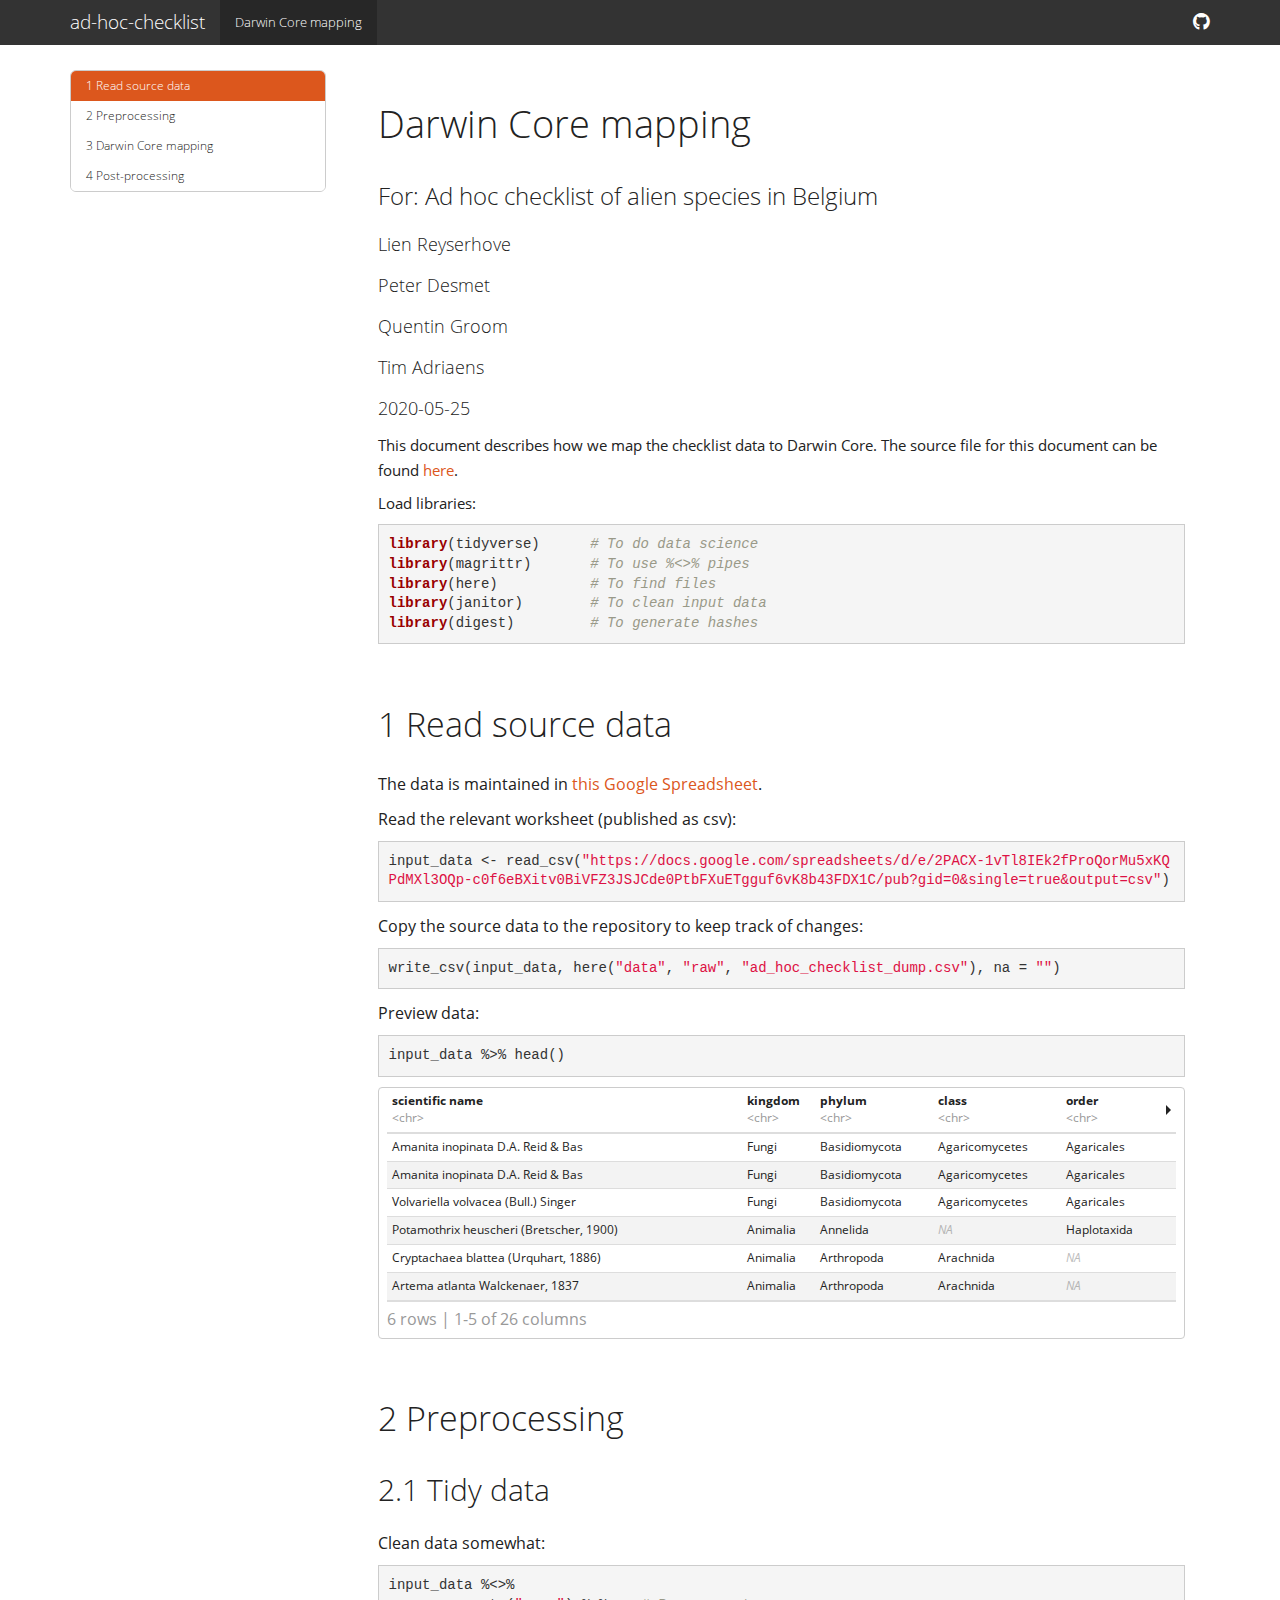
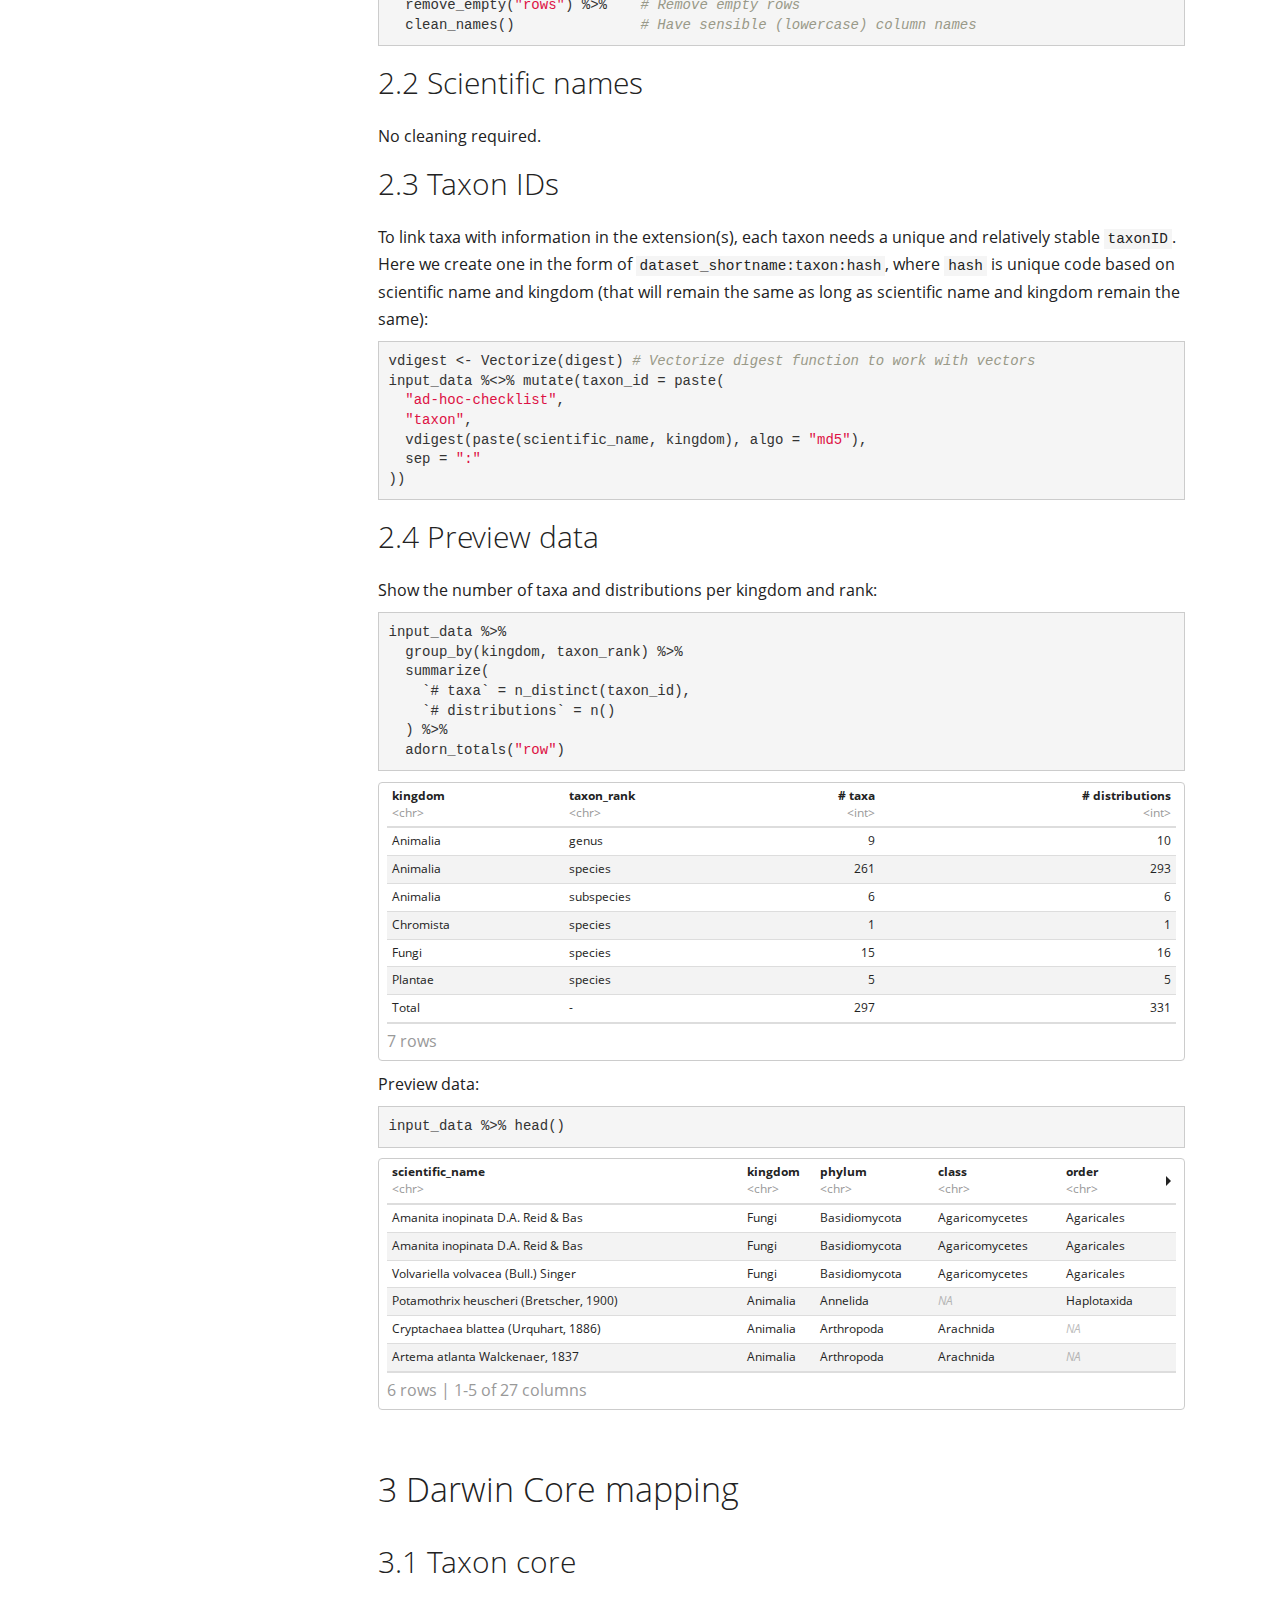
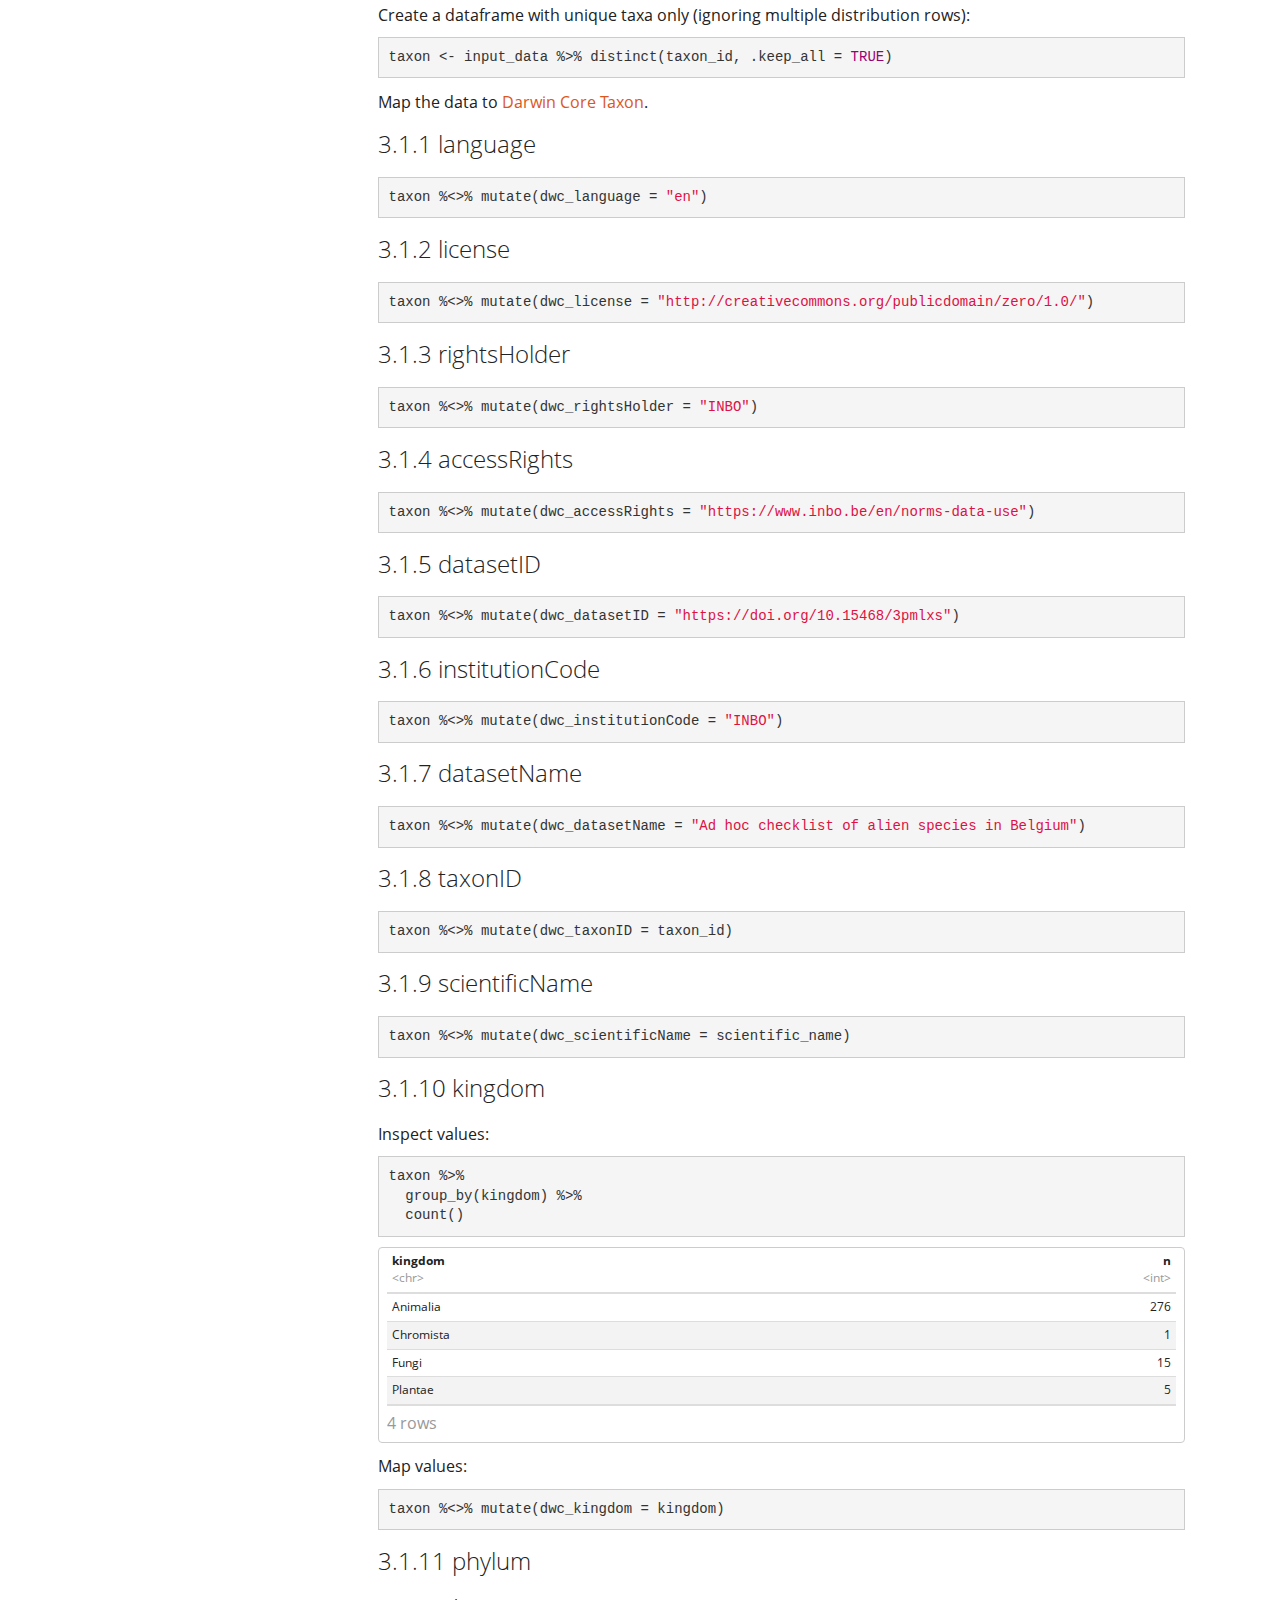
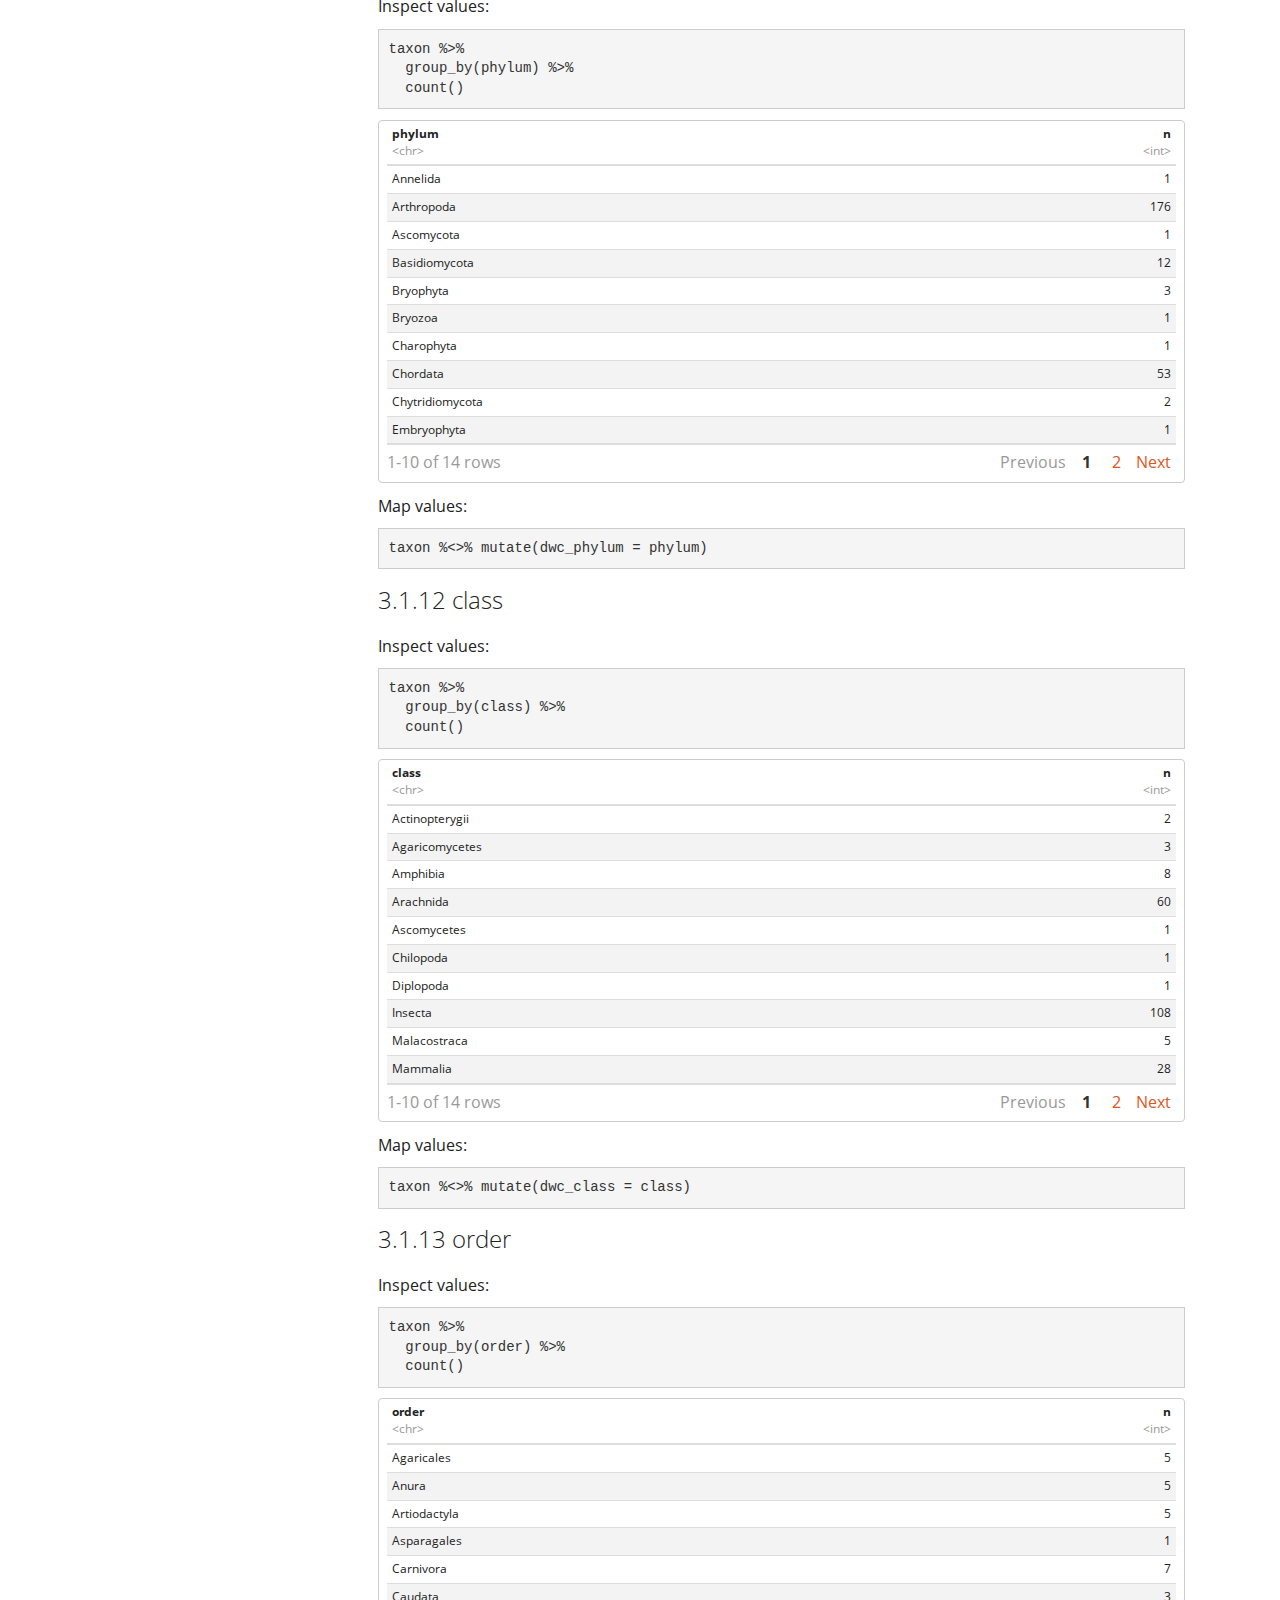
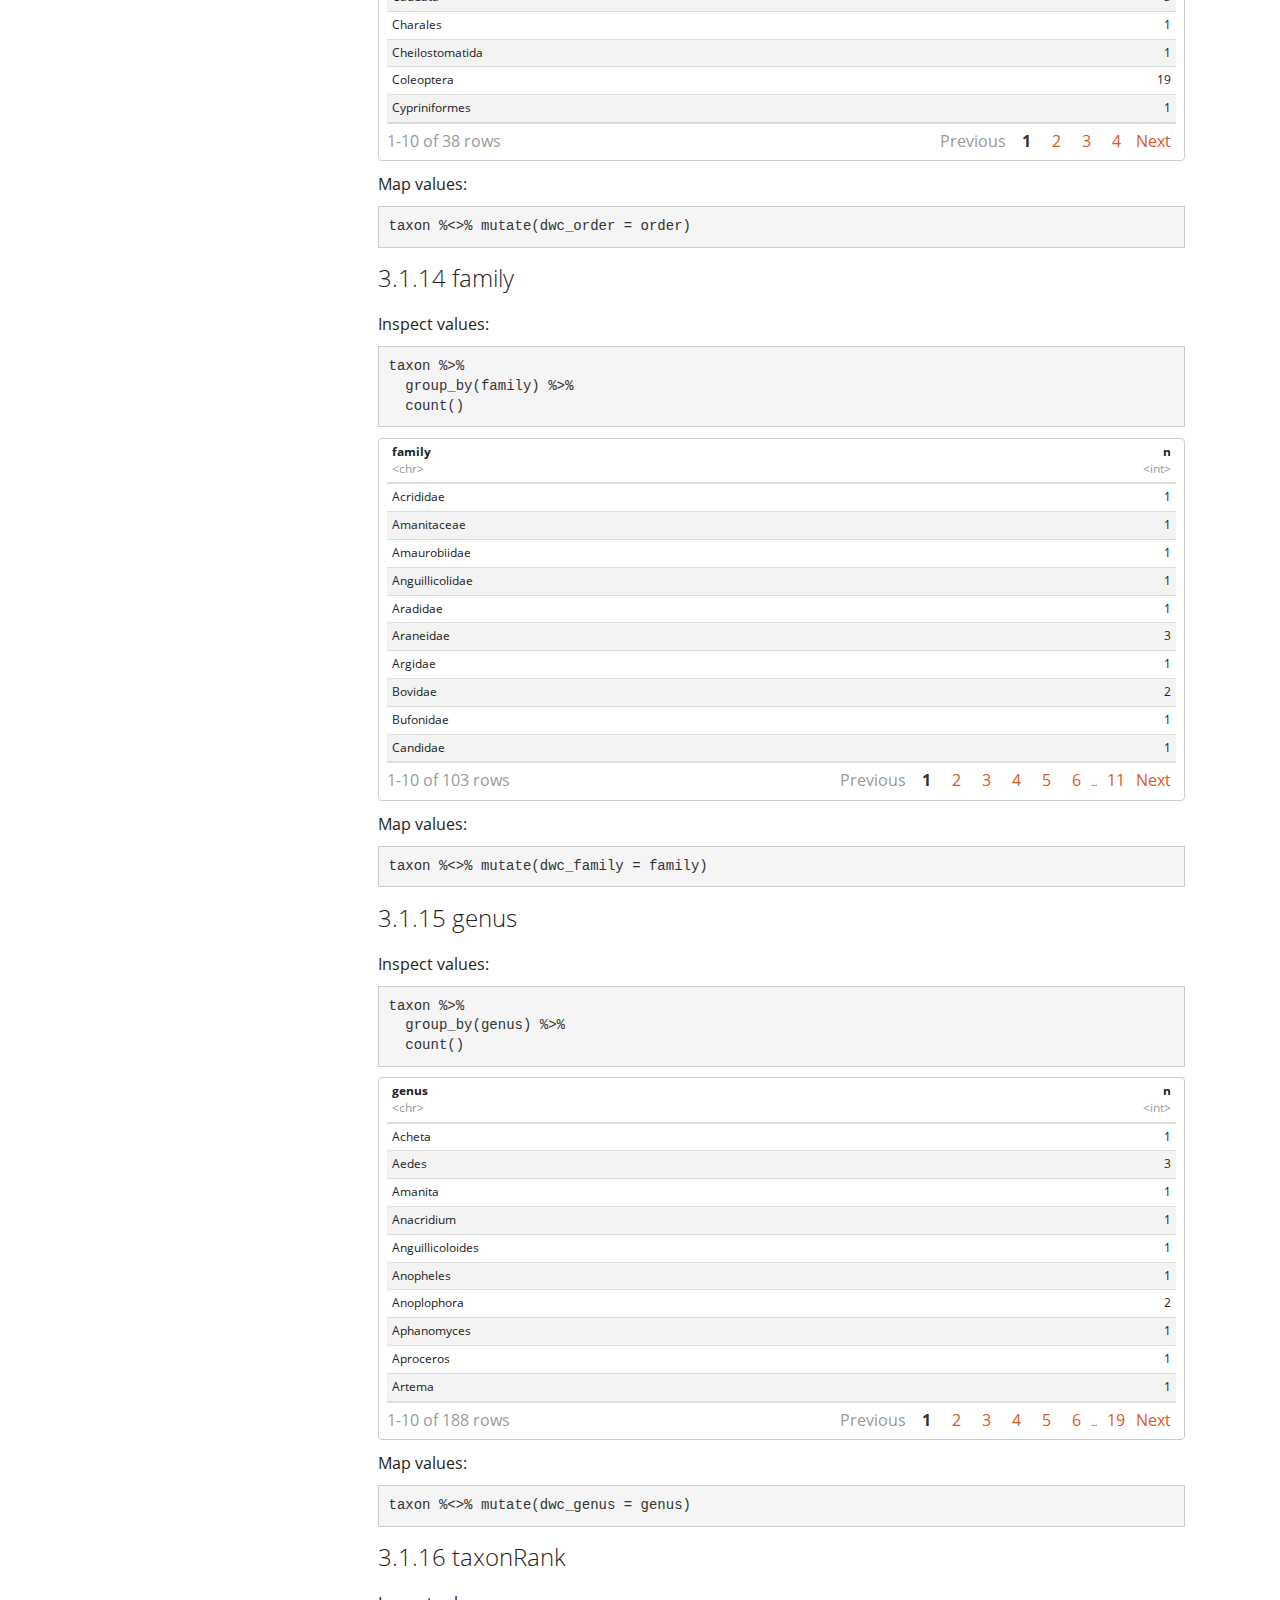
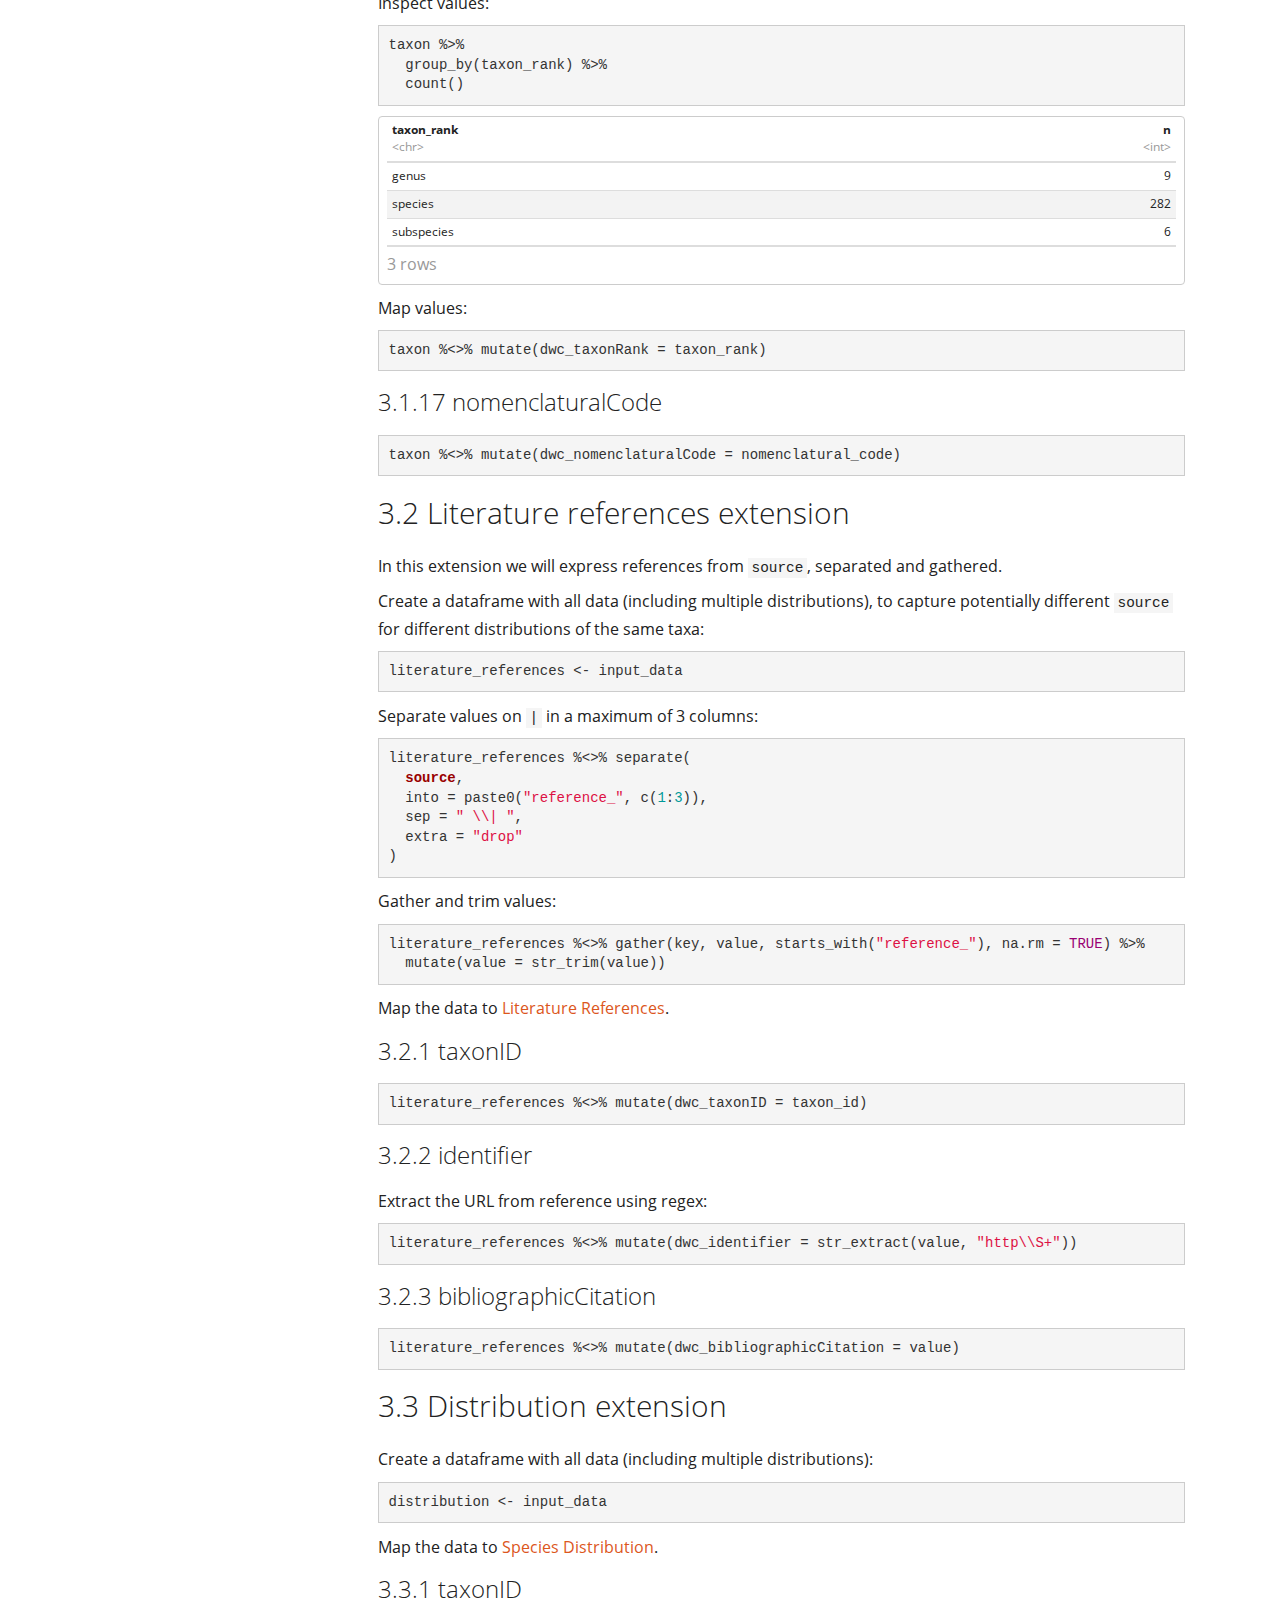
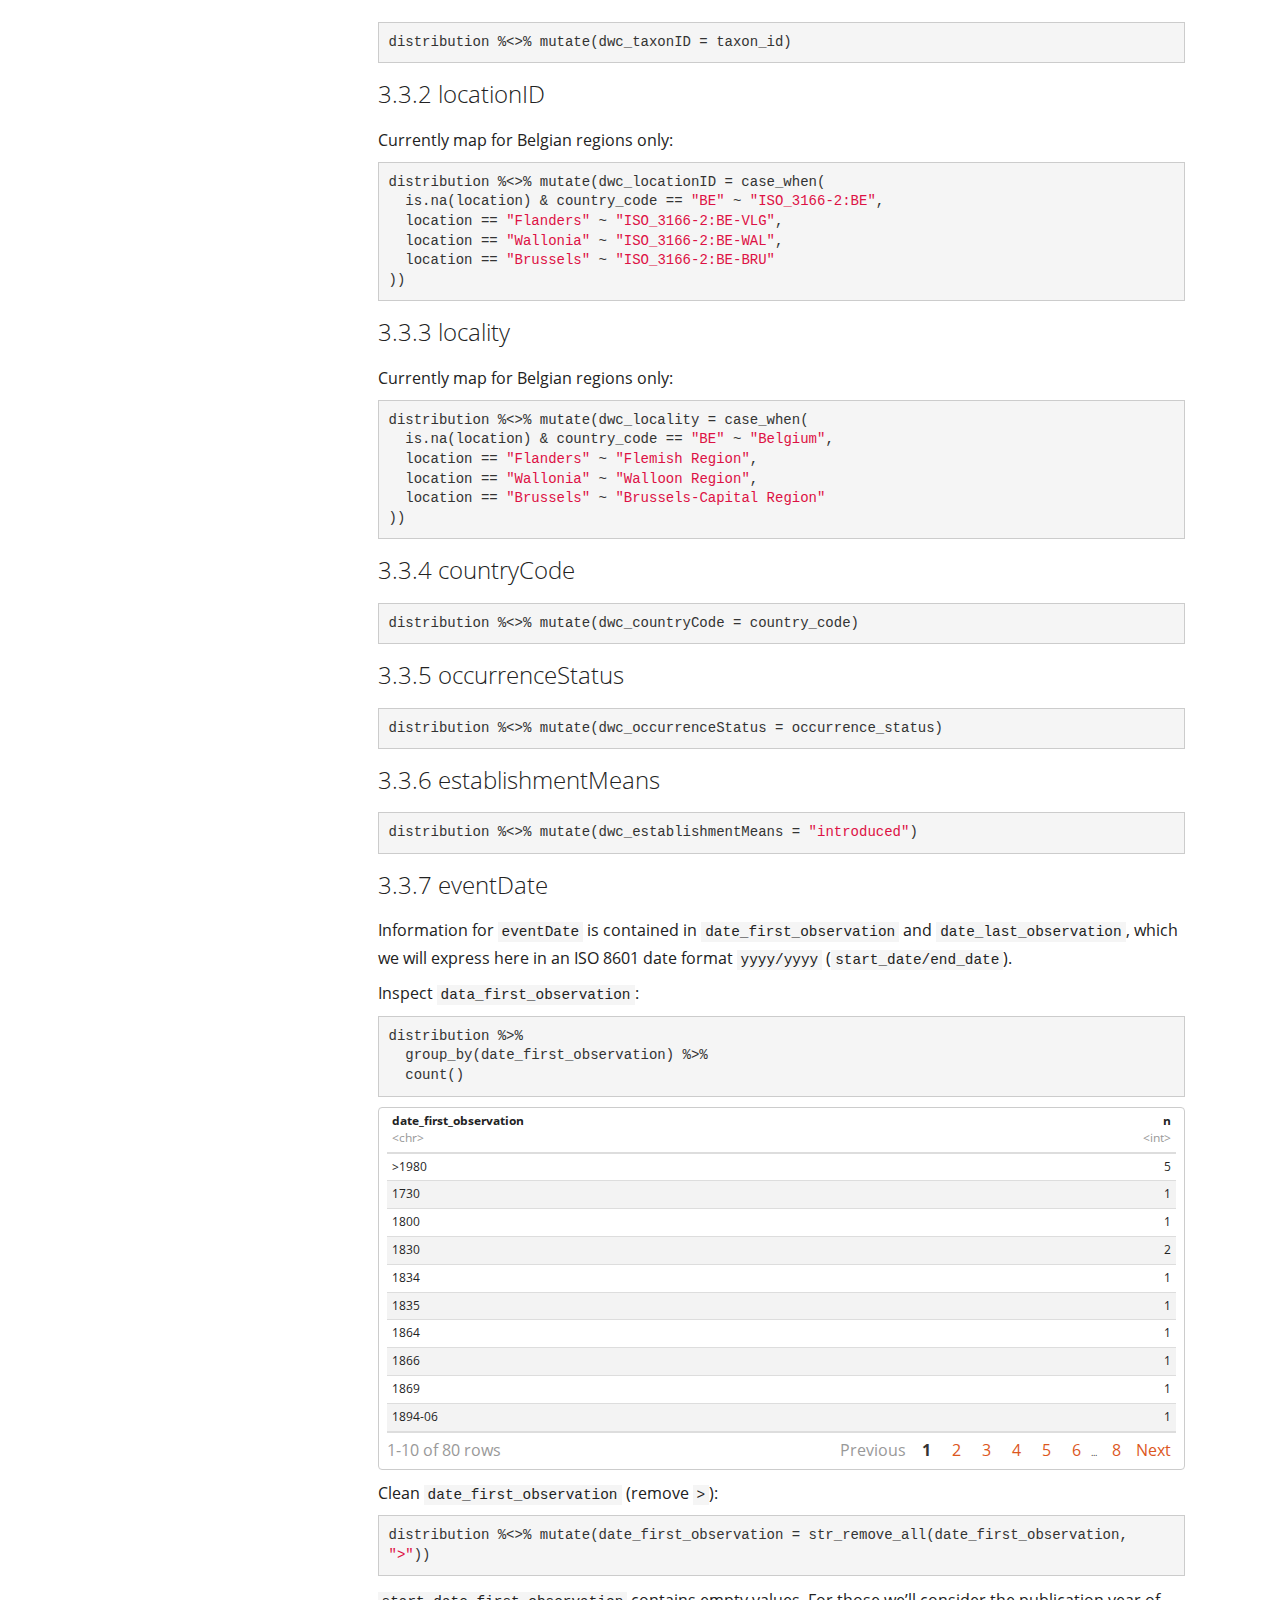
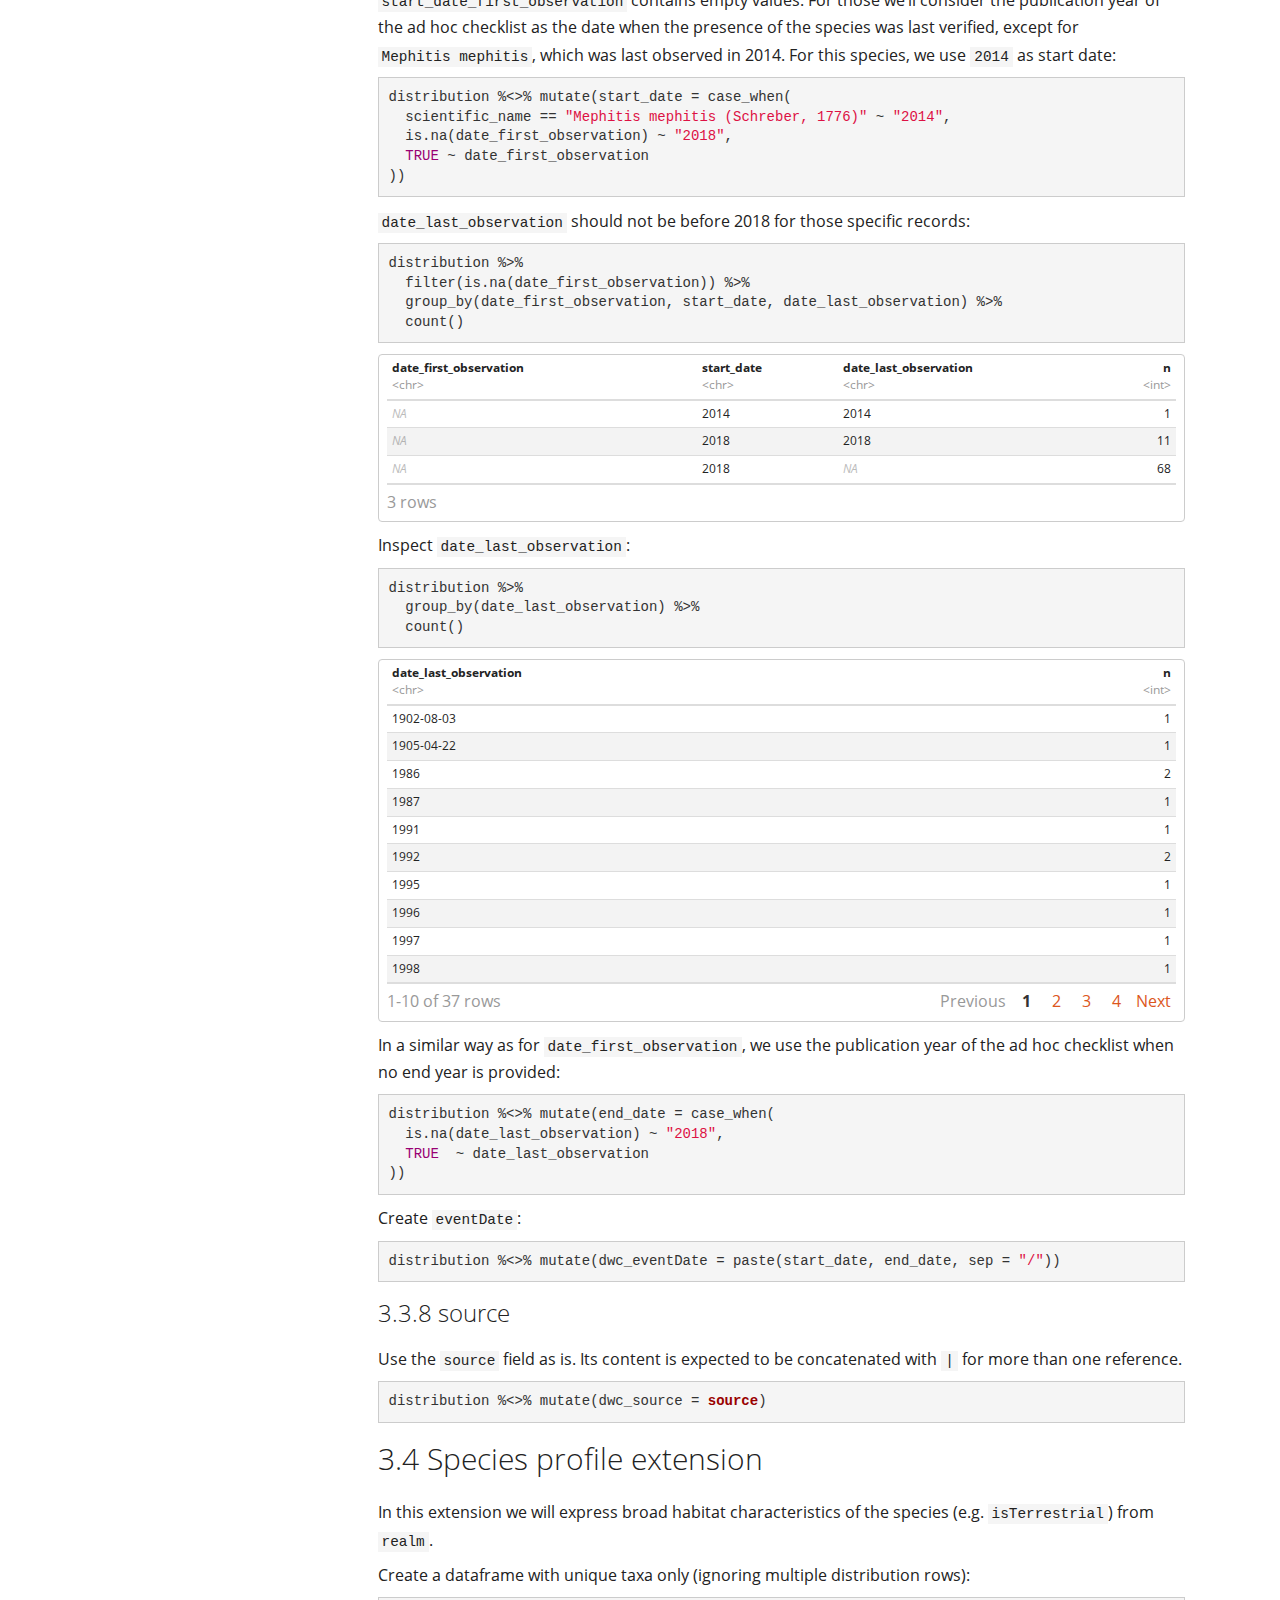
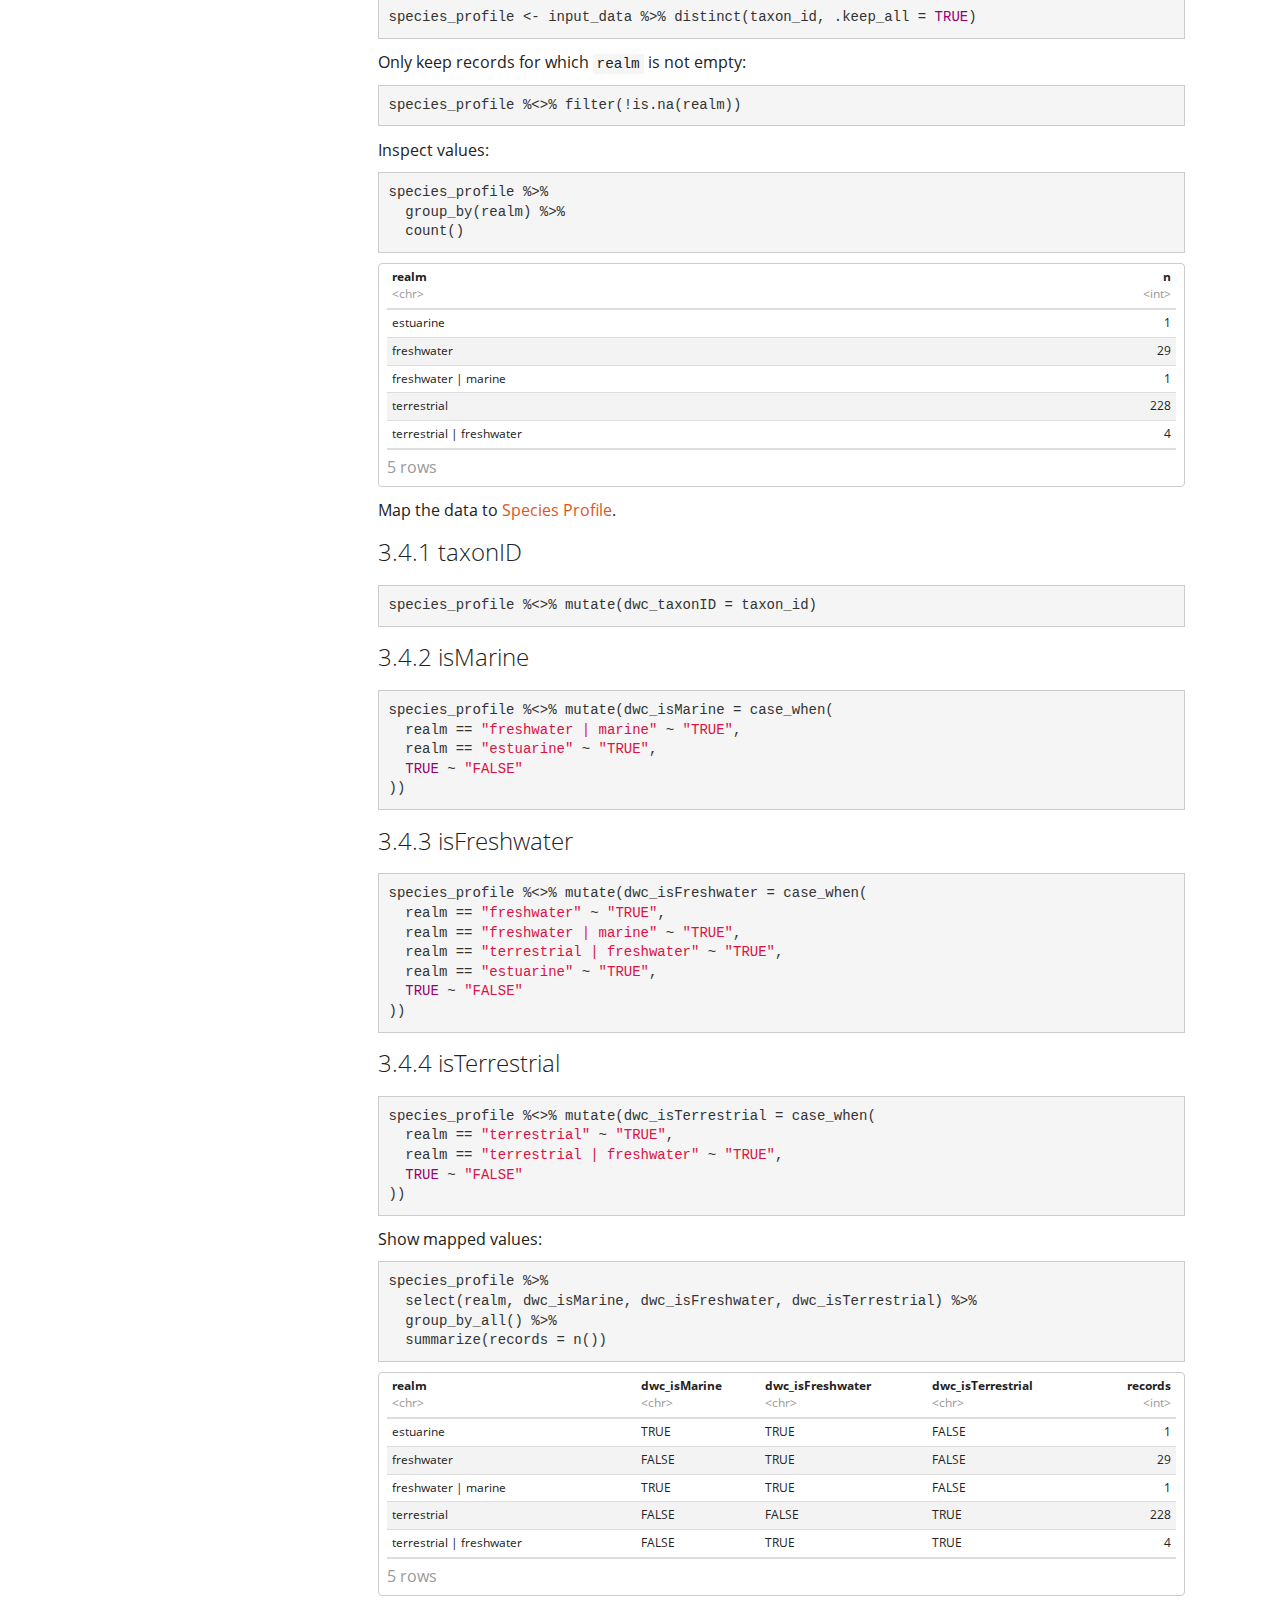
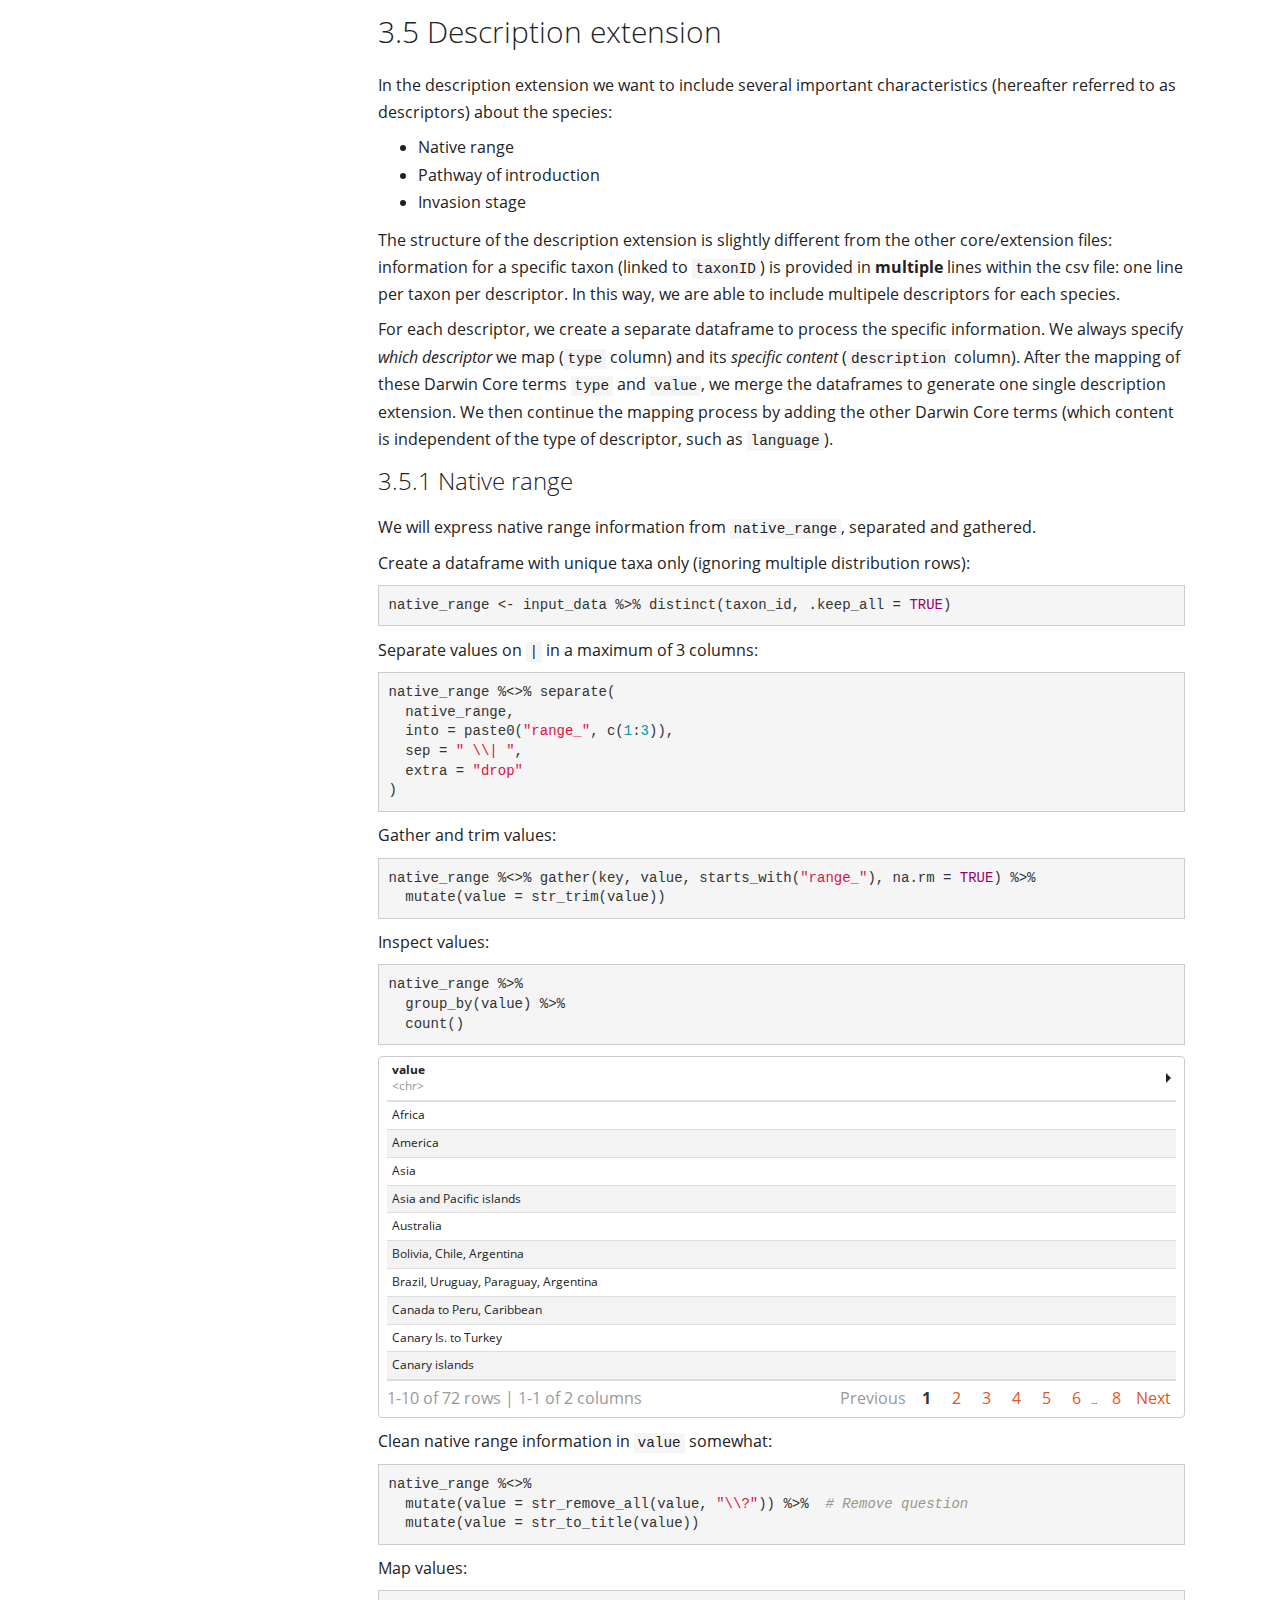
==== commit 3198d264: "Drop "Create" from titles + regenerate website" ====
--- a/docs/dwc_mapping.html
+++ b/docs/dwc_mapping.html
@@ -406,7 +406,7 @@
 <pre class="r"><code>input_data %&gt;% head()</code></pre>
 <div data-pagedtable="false">
 <script data-pagedtable-source type="application/json">
-{"columns":[{"label":["scientific name"],"name":[1],"type":["chr"],"align":["left"]},{"label":["kingdom"],"name":[2],"type":["chr"],"align":["left"]},{"label":["phylum"],"name":[3],"type":["chr"],"align":["left"]},{"label":["class"],"name":[4],"type":["chr"],"align":["left"]},{"label":["order"],"name":[5],"type":["chr"],"align":["left"]},{"label":["family"],"name":[6],"type":["chr"],"align":["left"]},{"label":["genus"],"name":[7],"type":["chr"],"align":["left"]},{"label":["taxon rank"],"name":[8],"type":["chr"],"align":["left"]},{"label":["nomenclatural code"],"name":[9],"type":["chr"],"align":["left"]},{"label":["location"],"name":[10],"type":["chr"],"align":["left"]},{"label":["country code"],"name":[11],"type":["chr"],"align":["left"]},{"label":["occurrence status"],"name":[12],"type":["chr"],"align":["left"]},{"label":["date first observation"],"name":[13],"type":["chr"],"align":["left"]},{"label":["date last observation"],"name":[14],"type":["chr"],"align":["left"]},{"label":["degree of establishment"],"name":[15],"type":["chr"],"align":["left"]},{"label":["introduction pathway"],"name":[16],"type":["chr"],"align":["left"]},{"label":["remarks"],"name":[17],"type":["chr"],"align":["left"]},{"label":["native range"],"name":[18],"type":["chr"],"align":["left"]},{"label":["realm"],"name":[19],"type":["chr"],"align":["left"]},{"label":["source"],"name":[20],"type":["chr"],"align":["left"]},{"label":["abundance"],"name":[21],"type":["chr"],"align":["left"]},{"label":["threat status"],"name":[22],"type":["lgl"],"align":["right"]},{"label":["host"],"name":[23],"type":["chr"],"align":["left"]},{"label":["date added"],"name":[24],"type":["date"],"align":["right"]},{"label":["added by"],"name":[25],"type":["chr"],"align":["left"]},{"label":["verified by"],"name":[26],"type":["chr"],"align":["left"]}],"data":[{"1":"Amanita inopinata D.A. Reid & Bas","2":"Fungi","3":"NA","4":"Agaricomycetes","5":"Agaricales","6":"Amanitaceae","7":"Amanita","8":"species","9":"ICN","10":"Flanders","11":"BE","12":"present","13":"2008","14":"2012","15":"reproducing","16":"NA","17":"NA","18":"New Zealand","19":"terrestrial","20":"Fraiture A, Di Giangregorio M (2013) Amanita inopinata, its ecology and expansion in Europe. Cryptogamie, Mycology 34: 211-222. https://doi.org/10.7872/crym.v34.iss2.2013.211","21":"rare","22":"NA","23":"NA","24":"2018-04-24","25":"Quentin Groom","26":"NA"},{"1":"Amanita inopinata D.A. Reid & Bas","2":"Fungi","3":"NA","4":"Agaricomycetes","5":"Agaricales","6":"Amanitaceae","7":"Amanita","8":"species","9":"ICN","10":"Wallonia","11":"BE","12":"present","13":"2012","14":"NA","15":"reproducing","16":"NA","17":"NA","18":"New Zealand","19":"terrestrial","20":"Fraiture A, Di Giangregorio M (2013) Amanita inopinata, its ecology and expansion in Europe. Cryptogamie, Mycology 34: 211-222. https://doi.org/10.7872/crym.v34.iss2.2013.211","21":"rare","22":"NA","23":"NA","24":"2018-04-24","25":"Quentin Groom","26":"NA"},{"1":"Volvariella volvacea (Bull.) Singer","2":"Fungi","3":"Basidiomycota","4":"Agaricomycetes","5":"Agaricales","6":"Pluteaceae","7":"Volvariella","8":"species","9":"NA","10":"Flanders","11":"BE","12":"present","13":"2018","14":"NA","15":"casual","16":"agriculture","17":"NA","18":"Asia","19":"NA","20":"https://www.natuurpunt.be/nieuws/tropische-beurszwam-voor-het-eerst-belgi%C3%AB-20181027","21":"NA","22":"NA","23":"NA","24":"2018-10-27","25":"Tim Adriaens","26":"NA"},{"1":"Potamothrix heuscheri (Bretscher, 1900)","2":"Animalia","3":"Annelida","4":"NA","5":"Haplotaxida","6":"Naididae","7":"Potamothrix","8":"species","9":"ICZN","10":"Flanders","11":"BE","12":"present","13":"NA","14":"NA","15":"established","16":"NA","17":"NA","18":"NA","19":"NA","20":"Jan Soors pers comm","21":"NA","22":"NA","23":"NA","24":"2018-04-17","25":"Tim Adriaens","26":"NA"},{"1":"Cryptachaea blattea (Urquhart, 1886)","2":"Animalia","3":"Arthropoda","4":"Arachnida","5":"NA","6":"Theridiidae","7":"Cryptachaea","8":"species","9":"ICZN","10":"Flanders","11":"BE","12":"present","13":"2002","14":"2017","15":"reproducing","16":"NA","17":"probably not viable outside the protected environment of heated greenhouses or other buildings","18":"Africa","19":"terrestrial","20":"Vanuytven, H. 2004. Achaearanea acoreensis (Berland, 1932), een zuiderse immigrant (Araneae, Theridiidae). Nieuwsbrief van de Belgische Arachnologische Vereniging, 19(3):85-86.","21":"rare","22":"NA","23":"NA","24":"2018-05-03","25":"Tim Adriaens","26":"Koen Van Keer"},{"1":"Artema atlanta Walckenaer, 1837","2":"Animalia","3":"Arthropoda","4":"Arachnida","5":"NA","6":"Pholcidae","7":"Artema","8":"species","9":"ICZN","10":"Flanders","11":"BE","12":"present","13":"2001","14":"2001","15":"transported","16":"NA","17":"NA","18":"Northern Africa and Middle East","19":"terrestrial","20":"Van Keer K. & Van Keer, J., 2001. Ingeburgerde exotische trilspinnen (Araneae: Pholcidae) in de Antwerpse haven en enkele algemene bedenkingen bij spinnenmigratie. Nieuwsbrief van de Belgische Arachnologische Vereniging, 16: 81-86.","21":"rare","22":"NA","23":"NA","24":"2018-05-03","25":"Tim Adriaens","26":"Koen Van Keer"}],"options":{"columns":{"min":{},"max":[10]},"rows":{"min":[10],"max":[10]},"pages":{}}}
+{"columns":[{"label":["scientific name"],"name":[1],"type":["chr"],"align":["left"]},{"label":["kingdom"],"name":[2],"type":["chr"],"align":["left"]},{"label":["phylum"],"name":[3],"type":["chr"],"align":["left"]},{"label":["class"],"name":[4],"type":["chr"],"align":["left"]},{"label":["order"],"name":[5],"type":["chr"],"align":["left"]},{"label":["family"],"name":[6],"type":["chr"],"align":["left"]},{"label":["genus"],"name":[7],"type":["chr"],"align":["left"]},{"label":["taxon rank"],"name":[8],"type":["chr"],"align":["left"]},{"label":["nomenclatural code"],"name":[9],"type":["chr"],"align":["left"]},{"label":["location"],"name":[10],"type":["chr"],"align":["left"]},{"label":["country code"],"name":[11],"type":["chr"],"align":["left"]},{"label":["occurrence status"],"name":[12],"type":["chr"],"align":["left"]},{"label":["date first observation"],"name":[13],"type":["chr"],"align":["left"]},{"label":["date last observation"],"name":[14],"type":["chr"],"align":["left"]},{"label":["degree of establishment"],"name":[15],"type":["chr"],"align":["left"]},{"label":["introduction pathway"],"name":[16],"type":["chr"],"align":["left"]},{"label":["remarks"],"name":[17],"type":["chr"],"align":["left"]},{"label":["native range"],"name":[18],"type":["chr"],"align":["left"]},{"label":["realm"],"name":[19],"type":["chr"],"align":["left"]},{"label":["source"],"name":[20],"type":["chr"],"align":["left"]},{"label":["abundance"],"name":[21],"type":["chr"],"align":["left"]},{"label":["threat status"],"name":[22],"type":["lgl"],"align":["right"]},{"label":["host"],"name":[23],"type":["chr"],"align":["left"]},{"label":["date added"],"name":[24],"type":["date"],"align":["right"]},{"label":["added by"],"name":[25],"type":["chr"],"align":["left"]},{"label":["verified by"],"name":[26],"type":["chr"],"align":["left"]}],"data":[{"1":"Amanita inopinata D.A. Reid & Bas","2":"Fungi","3":"Basidiomycota","4":"Agaricomycetes","5":"Agaricales","6":"Amanitaceae","7":"Amanita","8":"species","9":"ICN","10":"Flanders","11":"BE","12":"present","13":"2008","14":"2012","15":"reproducing","16":"NA","17":"NA","18":"New Zealand","19":"terrestrial","20":"Fraiture A, Di Giangregorio M (2013) Amanita inopinata, its ecology and expansion in Europe. Cryptogamie, Mycology 34: 211-222. https://doi.org/10.7872/crym.v34.iss2.2013.211","21":"rare","22":"NA","23":"NA","24":"2018-04-24","25":"Quentin Groom","26":"NA"},{"1":"Amanita inopinata D.A. Reid & Bas","2":"Fungi","3":"Basidiomycota","4":"Agaricomycetes","5":"Agaricales","6":"Amanitaceae","7":"Amanita","8":"species","9":"ICN","10":"Wallonia","11":"BE","12":"present","13":"2012","14":"NA","15":"reproducing","16":"NA","17":"NA","18":"New Zealand","19":"terrestrial","20":"Fraiture A, Di Giangregorio M (2013) Amanita inopinata, its ecology and expansion in Europe. Cryptogamie, Mycology 34: 211-222. https://doi.org/10.7872/crym.v34.iss2.2013.211","21":"rare","22":"NA","23":"NA","24":"2018-04-24","25":"Quentin Groom","26":"NA"},{"1":"Volvariella volvacea (Bull.) Singer","2":"Fungi","3":"Basidiomycota","4":"Agaricomycetes","5":"Agaricales","6":"Pluteaceae","7":"Volvariella","8":"species","9":"NA","10":"Flanders","11":"BE","12":"present","13":"2018","14":"NA","15":"casual","16":"agriculture","17":"NA","18":"Asia","19":"NA","20":"https://www.natuurpunt.be/nieuws/tropische-beurszwam-voor-het-eerst-belgi%C3%AB-20181027","21":"NA","22":"NA","23":"NA","24":"2018-10-27","25":"Tim Adriaens","26":"NA"},{"1":"Potamothrix heuscheri (Bretscher, 1900)","2":"Animalia","3":"Annelida","4":"NA","5":"Haplotaxida","6":"Naididae","7":"Potamothrix","8":"species","9":"ICZN","10":"Flanders","11":"BE","12":"present","13":"NA","14":"NA","15":"established","16":"NA","17":"NA","18":"NA","19":"NA","20":"Jan Soors pers comm","21":"NA","22":"NA","23":"NA","24":"2018-04-17","25":"Tim Adriaens","26":"NA"},{"1":"Cryptachaea blattea (Urquhart, 1886)","2":"Animalia","3":"Arthropoda","4":"Arachnida","5":"NA","6":"Theridiidae","7":"Cryptachaea","8":"species","9":"ICZN","10":"Flanders","11":"BE","12":"present","13":"2002","14":"2017","15":"reproducing","16":"NA","17":"probably not viable outside the protected environment of heated greenhouses or other buildings","18":"Africa","19":"terrestrial","20":"Vanuytven, H. 2004. Achaearanea acoreensis (Berland, 1932), een zuiderse immigrant (Araneae, Theridiidae). Nieuwsbrief van de Belgische Arachnologische Vereniging, 19(3):85-86.","21":"rare","22":"NA","23":"NA","24":"2018-05-03","25":"Tim Adriaens","26":"Koen Van Keer"},{"1":"Artema atlanta Walckenaer, 1837","2":"Animalia","3":"Arthropoda","4":"Arachnida","5":"NA","6":"Pholcidae","7":"Artema","8":"species","9":"ICZN","10":"Flanders","11":"BE","12":"present","13":"2001","14":"2001","15":"transported","16":"NA","17":"NA","18":"Northern Africa and Middle East","19":"terrestrial","20":"Van Keer K. & Van Keer, J., 2001. Ingeburgerde exotische trilspinnen (Araneae: Pholcidae) in de Antwerpse haven en enkele algemene bedenkingen bij spinnenmigratie. Nieuwsbrief van de Belgische Arachnologische Vereniging, 16: 81-86.","21":"rare","22":"NA","23":"NA","24":"2018-05-03","25":"Tim Adriaens","26":"Koen Van Keer"}],"options":{"columns":{"min":{},"max":[10]},"rows":{"min":[10],"max":[10]},"pages":{}}}
   </script>
 </div>
 </div>
@@ -446,22 +446,22 @@
   adorn_totals(&quot;row&quot;)</code></pre>
 <div data-pagedtable="false">
 <script data-pagedtable-source type="application/json">
-{"columns":[{"label":["kingdom"],"name":[1],"type":["chr"],"align":["left"]},{"label":["taxon_rank"],"name":[2],"type":["chr"],"align":["left"]},{"label":["# taxa"],"name":[3],"type":["int"],"align":["right"]},{"label":["# distributions"],"name":[4],"type":["int"],"align":["right"]}],"data":[{"1":"Animalia","2":"genus","3":"9","4":"10"},{"1":"Animalia","2":"species","3":"260","4":"292"},{"1":"Animalia","2":"subspecies","3":"7","4":"7"},{"1":"Chromista","2":"species","3":"1","4":"1"},{"1":"Fungi","2":"species","3":"15","4":"16"},{"1":"Plantae","2":"species","3":"5","4":"5"},{"1":"Total","2":"-","3":"297","4":"331"}],"options":{"columns":{"min":{},"max":[10]},"rows":{"min":[10],"max":[10]},"pages":{}}}
+{"columns":[{"label":["kingdom"],"name":[1],"type":["chr"],"align":["left"]},{"label":["taxon_rank"],"name":[2],"type":["chr"],"align":["left"]},{"label":["# taxa"],"name":[3],"type":["int"],"align":["right"]},{"label":["# distributions"],"name":[4],"type":["int"],"align":["right"]}],"data":[{"1":"Animalia","2":"genus","3":"9","4":"10"},{"1":"Animalia","2":"species","3":"261","4":"293"},{"1":"Animalia","2":"subspecies","3":"6","4":"6"},{"1":"Chromista","2":"species","3":"1","4":"1"},{"1":"Fungi","2":"species","3":"15","4":"16"},{"1":"Plantae","2":"species","3":"5","4":"5"},{"1":"Total","2":"-","3":"297","4":"331"}],"options":{"columns":{"min":{},"max":[10]},"rows":{"min":[10],"max":[10]},"pages":{}}}
   </script>
 </div>
 <p>Preview data:</p>
 <pre class="r"><code>input_data %&gt;% head()</code></pre>
 <div data-pagedtable="false">
 <script data-pagedtable-source type="application/json">
-{"columns":[{"label":["scientific_name"],"name":[1],"type":["chr"],"align":["left"]},{"label":["kingdom"],"name":[2],"type":["chr"],"align":["left"]},{"label":["phylum"],"name":[3],"type":["chr"],"align":["left"]},{"label":["class"],"name":[4],"type":["chr"],"align":["left"]},{"label":["order"],"name":[5],"type":["chr"],"align":["left"]},{"label":["family"],"name":[6],"type":["chr"],"align":["left"]},{"label":["genus"],"name":[7],"type":["chr"],"align":["left"]},{"label":["taxon_rank"],"name":[8],"type":["chr"],"align":["left"]},{"label":["nomenclatural_code"],"name":[9],"type":["chr"],"align":["left"]},{"label":["location"],"name":[10],"type":["chr"],"align":["left"]},{"label":["country_code"],"name":[11],"type":["chr"],"align":["left"]},{"label":["occurrence_status"],"name":[12],"type":["chr"],"align":["left"]},{"label":["date_first_observation"],"name":[13],"type":["chr"],"align":["left"]},{"label":["date_last_observation"],"name":[14],"type":["chr"],"align":["left"]},{"label":["degree_of_establishment"],"name":[15],"type":["chr"],"align":["left"]},{"label":["introduction_pathway"],"name":[16],"type":["chr"],"align":["left"]},{"label":["remarks"],"name":[17],"type":["chr"],"align":["left"]},{"label":["native_range"],"name":[18],"type":["chr"],"align":["left"]},{"label":["realm"],"name":[19],"type":["chr"],"align":["left"]},{"label":["source"],"name":[20],"type":["chr"],"align":["left"]},{"label":["abundance"],"name":[21],"type":["chr"],"align":["left"]},{"label":["threat_status"],"name":[22],"type":["lgl"],"align":["right"]},{"label":["host"],"name":[23],"type":["chr"],"align":["left"]},{"label":["date_added"],"name":[24],"type":["date"],"align":["right"]},{"label":["added_by"],"name":[25],"type":["chr"],"align":["left"]},{"label":["verified_by"],"name":[26],"type":["chr"],"align":["left"]},{"label":["taxon_id"],"name":[27],"type":["chr"],"align":["left"]}],"data":[{"1":"Amanita inopinata D.A. Reid & Bas","2":"Fungi","3":"NA","4":"Agaricomycetes","5":"Agaricales","6":"Amanitaceae","7":"Amanita","8":"species","9":"ICN","10":"Flanders","11":"BE","12":"present","13":"2008","14":"2012","15":"reproducing","16":"NA","17":"NA","18":"New Zealand","19":"terrestrial","20":"Fraiture A, Di Giangregorio M (2013) Amanita inopinata, its ecology and expansion in Europe. Cryptogamie, Mycology 34: 211-222. https://doi.org/10.7872/crym.v34.iss2.2013.211","21":"rare","22":"NA","23":"NA","24":"2018-04-24","25":"Quentin Groom","26":"NA","27":"ad-hoc-checklist:taxon:64432319aeb1c56c7f337e0985555fbc"},{"1":"Amanita inopinata D.A. Reid & Bas","2":"Fungi","3":"NA","4":"Agaricomycetes","5":"Agaricales","6":"Amanitaceae","7":"Amanita","8":"species","9":"ICN","10":"Wallonia","11":"BE","12":"present","13":"2012","14":"NA","15":"reproducing","16":"NA","17":"NA","18":"New Zealand","19":"terrestrial","20":"Fraiture A, Di Giangregorio M (2013) Amanita inopinata, its ecology and expansion in Europe. Cryptogamie, Mycology 34: 211-222. https://doi.org/10.7872/crym.v34.iss2.2013.211","21":"rare","22":"NA","23":"NA","24":"2018-04-24","25":"Quentin Groom","26":"NA","27":"ad-hoc-checklist:taxon:64432319aeb1c56c7f337e0985555fbc"},{"1":"Volvariella volvacea (Bull.) Singer","2":"Fungi","3":"Basidiomycota","4":"Agaricomycetes","5":"Agaricales","6":"Pluteaceae","7":"Volvariella","8":"species","9":"NA","10":"Flanders","11":"BE","12":"present","13":"2018","14":"NA","15":"casual","16":"agriculture","17":"NA","18":"Asia","19":"NA","20":"https://www.natuurpunt.be/nieuws/tropische-beurszwam-voor-het-eerst-belgi%C3%AB-20181027","21":"NA","22":"NA","23":"NA","24":"2018-10-27","25":"Tim Adriaens","26":"NA","27":"ad-hoc-checklist:taxon:0c166dc873f97eab93817203eac24df6"},{"1":"Potamothrix heuscheri (Bretscher, 1900)","2":"Animalia","3":"Annelida","4":"NA","5":"Haplotaxida","6":"Naididae","7":"Potamothrix","8":"species","9":"ICZN","10":"Flanders","11":"BE","12":"present","13":"NA","14":"NA","15":"established","16":"NA","17":"NA","18":"NA","19":"NA","20":"Jan Soors pers comm","21":"NA","22":"NA","23":"NA","24":"2018-04-17","25":"Tim Adriaens","26":"NA","27":"ad-hoc-checklist:taxon:af4279693fdd1add7a08a04dc97d7848"},{"1":"Cryptachaea blattea (Urquhart, 1886)","2":"Animalia","3":"Arthropoda","4":"Arachnida","5":"NA","6":"Theridiidae","7":"Cryptachaea","8":"species","9":"ICZN","10":"Flanders","11":"BE","12":"present","13":"2002","14":"2017","15":"reproducing","16":"NA","17":"probably not viable outside the protected environment of heated greenhouses or other buildings","18":"Africa","19":"terrestrial","20":"Vanuytven, H. 2004. Achaearanea acoreensis (Berland, 1932), een zuiderse immigrant (Araneae, Theridiidae). Nieuwsbrief van de Belgische Arachnologische Vereniging, 19(3):85-86.","21":"rare","22":"NA","23":"NA","24":"2018-05-03","25":"Tim Adriaens","26":"Koen Van Keer","27":"ad-hoc-checklist:taxon:0bcd26f38390fe99c643104b28217c02"},{"1":"Artema atlanta Walckenaer, 1837","2":"Animalia","3":"Arthropoda","4":"Arachnida","5":"NA","6":"Pholcidae","7":"Artema","8":"species","9":"ICZN","10":"Flanders","11":"BE","12":"present","13":"2001","14":"2001","15":"transported","16":"NA","17":"NA","18":"Northern Africa and Middle East","19":"terrestrial","20":"Van Keer K. & Van Keer, J., 2001. Ingeburgerde exotische trilspinnen (Araneae: Pholcidae) in de Antwerpse haven en enkele algemene bedenkingen bij spinnenmigratie. Nieuwsbrief van de Belgische Arachnologische Vereniging, 16: 81-86.","21":"rare","22":"NA","23":"NA","24":"2018-05-03","25":"Tim Adriaens","26":"Koen Van Keer","27":"ad-hoc-checklist:taxon:91d26c444cd8116edde2f0a64f553d5f"}],"options":{"columns":{"min":{},"max":[10]},"rows":{"min":[10],"max":[10]},"pages":{}}}
+{"columns":[{"label":["scientific_name"],"name":[1],"type":["chr"],"align":["left"]},{"label":["kingdom"],"name":[2],"type":["chr"],"align":["left"]},{"label":["phylum"],"name":[3],"type":["chr"],"align":["left"]},{"label":["class"],"name":[4],"type":["chr"],"align":["left"]},{"label":["order"],"name":[5],"type":["chr"],"align":["left"]},{"label":["family"],"name":[6],"type":["chr"],"align":["left"]},{"label":["genus"],"name":[7],"type":["chr"],"align":["left"]},{"label":["taxon_rank"],"name":[8],"type":["chr"],"align":["left"]},{"label":["nomenclatural_code"],"name":[9],"type":["chr"],"align":["left"]},{"label":["location"],"name":[10],"type":["chr"],"align":["left"]},{"label":["country_code"],"name":[11],"type":["chr"],"align":["left"]},{"label":["occurrence_status"],"name":[12],"type":["chr"],"align":["left"]},{"label":["date_first_observation"],"name":[13],"type":["chr"],"align":["left"]},{"label":["date_last_observation"],"name":[14],"type":["chr"],"align":["left"]},{"label":["degree_of_establishment"],"name":[15],"type":["chr"],"align":["left"]},{"label":["introduction_pathway"],"name":[16],"type":["chr"],"align":["left"]},{"label":["remarks"],"name":[17],"type":["chr"],"align":["left"]},{"label":["native_range"],"name":[18],"type":["chr"],"align":["left"]},{"label":["realm"],"name":[19],"type":["chr"],"align":["left"]},{"label":["source"],"name":[20],"type":["chr"],"align":["left"]},{"label":["abundance"],"name":[21],"type":["chr"],"align":["left"]},{"label":["threat_status"],"name":[22],"type":["lgl"],"align":["right"]},{"label":["host"],"name":[23],"type":["chr"],"align":["left"]},{"label":["date_added"],"name":[24],"type":["date"],"align":["right"]},{"label":["added_by"],"name":[25],"type":["chr"],"align":["left"]},{"label":["verified_by"],"name":[26],"type":["chr"],"align":["left"]},{"label":["taxon_id"],"name":[27],"type":["chr"],"align":["left"]}],"data":[{"1":"Amanita inopinata D.A. Reid & Bas","2":"Fungi","3":"Basidiomycota","4":"Agaricomycetes","5":"Agaricales","6":"Amanitaceae","7":"Amanita","8":"species","9":"ICN","10":"Flanders","11":"BE","12":"present","13":"2008","14":"2012","15":"reproducing","16":"NA","17":"NA","18":"New Zealand","19":"terrestrial","20":"Fraiture A, Di Giangregorio M (2013) Amanita inopinata, its ecology and expansion in Europe. Cryptogamie, Mycology 34: 211-222. https://doi.org/10.7872/crym.v34.iss2.2013.211","21":"rare","22":"NA","23":"NA","24":"2018-04-24","25":"Quentin Groom","26":"NA","27":"ad-hoc-checklist:taxon:64432319aeb1c56c7f337e0985555fbc"},{"1":"Amanita inopinata D.A. Reid & Bas","2":"Fungi","3":"Basidiomycota","4":"Agaricomycetes","5":"Agaricales","6":"Amanitaceae","7":"Amanita","8":"species","9":"ICN","10":"Wallonia","11":"BE","12":"present","13":"2012","14":"NA","15":"reproducing","16":"NA","17":"NA","18":"New Zealand","19":"terrestrial","20":"Fraiture A, Di Giangregorio M (2013) Amanita inopinata, its ecology and expansion in Europe. Cryptogamie, Mycology 34: 211-222. https://doi.org/10.7872/crym.v34.iss2.2013.211","21":"rare","22":"NA","23":"NA","24":"2018-04-24","25":"Quentin Groom","26":"NA","27":"ad-hoc-checklist:taxon:64432319aeb1c56c7f337e0985555fbc"},{"1":"Volvariella volvacea (Bull.) Singer","2":"Fungi","3":"Basidiomycota","4":"Agaricomycetes","5":"Agaricales","6":"Pluteaceae","7":"Volvariella","8":"species","9":"NA","10":"Flanders","11":"BE","12":"present","13":"2018","14":"NA","15":"casual","16":"agriculture","17":"NA","18":"Asia","19":"NA","20":"https://www.natuurpunt.be/nieuws/tropische-beurszwam-voor-het-eerst-belgi%C3%AB-20181027","21":"NA","22":"NA","23":"NA","24":"2018-10-27","25":"Tim Adriaens","26":"NA","27":"ad-hoc-checklist:taxon:0c166dc873f97eab93817203eac24df6"},{"1":"Potamothrix heuscheri (Bretscher, 1900)","2":"Animalia","3":"Annelida","4":"NA","5":"Haplotaxida","6":"Naididae","7":"Potamothrix","8":"species","9":"ICZN","10":"Flanders","11":"BE","12":"present","13":"NA","14":"NA","15":"established","16":"NA","17":"NA","18":"NA","19":"NA","20":"Jan Soors pers comm","21":"NA","22":"NA","23":"NA","24":"2018-04-17","25":"Tim Adriaens","26":"NA","27":"ad-hoc-checklist:taxon:af4279693fdd1add7a08a04dc97d7848"},{"1":"Cryptachaea blattea (Urquhart, 1886)","2":"Animalia","3":"Arthropoda","4":"Arachnida","5":"NA","6":"Theridiidae","7":"Cryptachaea","8":"species","9":"ICZN","10":"Flanders","11":"BE","12":"present","13":"2002","14":"2017","15":"reproducing","16":"NA","17":"probably not viable outside the protected environment of heated greenhouses or other buildings","18":"Africa","19":"terrestrial","20":"Vanuytven, H. 2004. Achaearanea acoreensis (Berland, 1932), een zuiderse immigrant (Araneae, Theridiidae). Nieuwsbrief van de Belgische Arachnologische Vereniging, 19(3):85-86.","21":"rare","22":"NA","23":"NA","24":"2018-05-03","25":"Tim Adriaens","26":"Koen Van Keer","27":"ad-hoc-checklist:taxon:0bcd26f38390fe99c643104b28217c02"},{"1":"Artema atlanta Walckenaer, 1837","2":"Animalia","3":"Arthropoda","4":"Arachnida","5":"NA","6":"Pholcidae","7":"Artema","8":"species","9":"ICZN","10":"Flanders","11":"BE","12":"present","13":"2001","14":"2001","15":"transported","16":"NA","17":"NA","18":"Northern Africa and Middle East","19":"terrestrial","20":"Van Keer K. & Van Keer, J., 2001. Ingeburgerde exotische trilspinnen (Araneae: Pholcidae) in de Antwerpse haven en enkele algemene bedenkingen bij spinnenmigratie. Nieuwsbrief van de Belgische Arachnologische Vereniging, 16: 81-86.","21":"rare","22":"NA","23":"NA","24":"2018-05-03","25":"Tim Adriaens","26":"Koen Van Keer","27":"ad-hoc-checklist:taxon:91d26c444cd8116edde2f0a64f553d5f"}],"options":{"columns":{"min":{},"max":[10]},"rows":{"min":[10],"max":[10]},"pages":{}}}
   </script>
 </div>
 </div>
 </div>
 <div id="darwin-core-mapping" class="section level1">
 <h1><span class="header-section-number">3</span> Darwin Core mapping</h1>
-<div id="create-taxon-core" class="section level2">
-<h2><span class="header-section-number">3.1</span> Create taxon core</h2>
+<div id="taxon-core" class="section level2">
+<h2><span class="header-section-number">3.1</span> Taxon core</h2>
 <p>Create a dataframe with unique taxa only (ignoring multiple distribution rows):</p>
 <pre class="r"><code>taxon &lt;- input_data %&gt;% distinct(taxon_id, .keep_all = TRUE)</code></pre>
 <p>Map the data to <a href="http://rs.gbif.org/core/dwc_taxon_2015-04-24.xml">Darwin Core Taxon</a>.</p>
@@ -523,75 +523,89 @@
   count()</code></pre>
 <div data-pagedtable="false">
 <script data-pagedtable-source type="application/json">
-{"columns":[{"label":["phylum"],"name":[1],"type":["chr"],"align":["left"]},{"label":["n"],"name":[2],"type":["int"],"align":["right"]}],"data":[{"1":"Annelida","2":"1"},{"1":"Arthropoda","2":"175"},{"1":"Basidiomycota","2":"11"},{"1":"Bryophyta","2":"3"},{"1":"Bryozoa","2":"1"},{"1":"Charophyta","2":"1"},{"1":"Chordata","2":"25"},{"1":"Chytridiomycota","2":"2"},{"1":"Embryophyta","2":"1"},{"1":"Heterokontophyta","2":"1"},{"1":"Mammalia","2":"28"},{"1":"Mollusca","2":"34"},{"1":"Nematoda","2":"3"},{"1":"Platyhelminthes","2":"8"},{"1":"NA","2":"3"}],"options":{"columns":{"min":{},"max":[10]},"rows":{"min":[10],"max":[10]},"pages":{}}}
+{"columns":[{"label":["phylum"],"name":[1],"type":["chr"],"align":["left"]},{"label":["n"],"name":[2],"type":["int"],"align":["right"]}],"data":[{"1":"Annelida","2":"1"},{"1":"Arthropoda","2":"176"},{"1":"Ascomycota","2":"1"},{"1":"Basidiomycota","2":"12"},{"1":"Bryophyta","2":"3"},{"1":"Bryozoa","2":"1"},{"1":"Charophyta","2":"1"},{"1":"Chordata","2":"53"},{"1":"Chytridiomycota","2":"2"},{"1":"Embryophyta","2":"1"},{"1":"Heterokontophyta","2":"1"},{"1":"Mollusca","2":"34"},{"1":"Nematoda","2":"3"},{"1":"Platyhelminthes","2":"8"}],"options":{"columns":{"min":{},"max":[10]},"rows":{"min":[10],"max":[10]},"pages":{}}}
   </script>
 </div>
 <p>Map values:</p>
 <pre class="r"><code>taxon %&lt;&gt;% mutate(dwc_phylum = phylum)</code></pre>
 </div>
+<div id="class" class="section level3">
+<h3><span class="header-section-number">3.1.12</span> class</h3>
+<p>Inspect values:</p>
+<pre class="r"><code>taxon %&gt;%
+  group_by(class) %&gt;%
+  count()</code></pre>
+<div data-pagedtable="false">
+<script data-pagedtable-source type="application/json">
+{"columns":[{"label":["class"],"name":[1],"type":["chr"],"align":["left"]},{"label":["n"],"name":[2],"type":["int"],"align":["right"]}],"data":[{"1":"Actinopterygii","2":"2"},{"1":"Agaricomycetes","2":"3"},{"1":"Amphibia","2":"8"},{"1":"Arachnida","2":"60"},{"1":"Ascomycetes","2":"1"},{"1":"Chilopoda","2":"1"},{"1":"Diplopoda","2":"1"},{"1":"Insecta","2":"108"},{"1":"Malacostraca","2":"5"},{"1":"Mammalia","2":"28"},{"1":"Reptilia","2":"15"},{"1":"Rhabditophora","2":"1"},{"1":"Symphyla","2":"1"},{"1":"NA","2":"63"}],"options":{"columns":{"min":{},"max":[10]},"rows":{"min":[10],"max":[10]},"pages":{}}}
+  </script>
+</div>
+<p>Map values:</p>
+<pre class="r"><code>taxon %&lt;&gt;% mutate(dwc_class = class)</code></pre>
+</div>
 <div id="order" class="section level3">
-<h3><span class="header-section-number">3.1.12</span> order</h3>
+<h3><span class="header-section-number">3.1.13</span> order</h3>
 <p>Inspect values:</p>
 <pre class="r"><code>taxon %&gt;%
   group_by(order) %&gt;%
   count()</code></pre>
 <div data-pagedtable="false">
 <script data-pagedtable-source type="application/json">
-{"columns":[{"label":["order"],"name":[1],"type":["chr"],"align":["left"]},{"label":["n"],"name":[2],"type":["int"],"align":["right"]}],"data":[{"1":"Agaricales","2":"5"},{"1":"Anura","2":"5"},{"1":"Artiodactyla","2":"5"},{"1":"Asparagales","2":"1"},{"1":"Carnivora","2":"7"},{"1":"Caudata","2":"3"},{"1":"Charales","2":"1"},{"1":"Cheilostomatida","2":"1"},{"1":"Coleoptera","2":"19"},{"1":"Cypriniformes","2":"1"},{"1":"Dermaptera","2":"1"},{"1":"Diptera","2":"5"},{"1":"Entylomatales","2":"3"},{"1":"Haplotaxida","2":"1"},{"1":"Hemiptera","2":"5"},{"1":"Hymenoptera","2":"18"},{"1":"Isopoda","2":"5"},{"1":"Julida","2":"1"},{"1":"Lagomorpha","2":"1"},{"1":"Lepidoptera","2":"11"},{"1":"Odonata","2":"2"},{"1":"Opiliones","2":"1"},{"1":"Orthoptera","2":"10"},{"1":"Perciformes","2":"1"},{"1":"Phthiraptera","2":"2"},{"1":"Psocoptera","2":"16"},{"1":"Rodentia","2":"14"},{"1":"Saprolegniales","2":"1"},{"1":"Scutigeromorpha","2":"1"},{"1":"Squamata","2":"9"},{"1":"Testudines","2":"6"},{"1":"Thysanoptera","2":"11"},{"1":"Tricladida","2":"7"},{"1":"Tylenchida","2":"1"},{"1":"Urocystidales","2":"1"},{"1":"Ustilaginales","2":"3"},{"1":"Zygentoma","2":"5"},{"1":"NA","2":"107"}],"options":{"columns":{"min":{},"max":[10]},"rows":{"min":[10],"max":[10]},"pages":{}}}
+{"columns":[{"label":["order"],"name":[1],"type":["chr"],"align":["left"]},{"label":["n"],"name":[2],"type":["int"],"align":["right"]}],"data":[{"1":"Agaricales","2":"5"},{"1":"Anura","2":"5"},{"1":"Artiodactyla","2":"5"},{"1":"Asparagales","2":"1"},{"1":"Carnivora","2":"7"},{"1":"Caudata","2":"3"},{"1":"Charales","2":"1"},{"1":"Cheilostomatida","2":"1"},{"1":"Coleoptera","2":"19"},{"1":"Cypriniformes","2":"1"},{"1":"Dermaptera","2":"1"},{"1":"Diptera","2":"5"},{"1":"Entylomatales","2":"3"},{"1":"Haplotaxida","2":"1"},{"1":"Hemiptera","2":"8"},{"1":"Hymenoptera","2":"18"},{"1":"Isopoda","2":"5"},{"1":"Julida","2":"1"},{"1":"Lagomorpha","2":"1"},{"1":"Lepidoptera","2":"11"},{"1":"Odonata","2":"2"},{"1":"Opiliones","2":"1"},{"1":"Orthoptera","2":"10"},{"1":"Perciformes","2":"1"},{"1":"Phthiraptera","2":"2"},{"1":"Psocoptera","2":"16"},{"1":"Rodentia","2":"14"},{"1":"Saprolegniales","2":"1"},{"1":"Scutigeromorpha","2":"1"},{"1":"Squamata","2":"9"},{"1":"Testudines","2":"6"},{"1":"Thysanoptera","2":"11"},{"1":"Tricladida","2":"7"},{"1":"Tylenchida","2":"1"},{"1":"Urocystidales","2":"1"},{"1":"Ustilaginales","2":"3"},{"1":"Zygentoma","2":"5"},{"1":"NA","2":"104"}],"options":{"columns":{"min":{},"max":[10]},"rows":{"min":[10],"max":[10]},"pages":{}}}
   </script>
 </div>
 <p>Map values:</p>
 <pre class="r"><code>taxon %&lt;&gt;% mutate(dwc_order = order)</code></pre>
 </div>
 <div id="family" class="section level3">
-<h3><span class="header-section-number">3.1.13</span> family</h3>
+<h3><span class="header-section-number">3.1.14</span> family</h3>
 <p>Inspect values:</p>
 <pre class="r"><code>taxon %&gt;%
   group_by(family) %&gt;%
   count()</code></pre>
 <div data-pagedtable="false">
 <script data-pagedtable-source type="application/json">
-{"columns":[{"label":["family"],"name":[1],"type":["chr"],"align":["left"]},{"label":["n"],"name":[2],"type":["int"],"align":["right"]}],"data":[{"1":"Acrididae","2":"1"},{"1":"Amanitaceae","2":"1"},{"1":"Amaurobiidae","2":"1"},{"1":"Anguillicolidae","2":"1"},{"1":"Araneidae","2":"3"},{"1":"Argidae","2":"1"},{"1":"Bovidae","2":"2"},{"1":"Bufonidae","2":"1"},{"1":"Candidae","2":"1"},{"1":"Canidae","2":"1"},{"1":"Castniidae","2":"1"},{"1":"Castoridae","2":"1"},{"1":"Caviidae","2":"2"},{"1":"Cerambycidae","2":"3"},{"1":"Cervidae","2":"3"},{"1":"Charophyceae","2":"1"},{"1":"Choreutidae","2":"1"},{"1":"Chysomelidae","2":"2"},{"1":"Cobitidae","2":"1"},{"1":"Coccinellidae","2":"6"},{"1":"Coenagrionidae","2":"2"},{"1":"Colubridae","2":"2"},{"1":"Coreidae","2":"1"},{"1":"Cricetidae","2":"1"},{"1":"Ctenidae","2":"3"},{"1":"Culicidae","2":"4"},{"1":"Curculionidae","2":"4"},{"1":"Dasyuridae","2":"1"},{"1":"Emydidae","2":"6"},{"1":"Enderleinellidae","2":"1"},{"1":"Entylomataceae","2":"3"},{"1":"Eumodicogryllus","2":"1"},{"1":"Eutichuridae","2":"1"},{"1":"Felidae","2":"1"},{"1":"Formicidae","2":"15"},{"1":"Gelechiidae","2":"1"},{"1":"Geoplanidae","2":"7"},{"1":"Glomosporiaceae","2":"1"},{"1":"Gnaphosidae","2":"1"},{"1":"Gobiidae","2":"1"},{"1":"Gracillariidae","2":"3"},{"1":"Gryllidae","2":"4"},{"1":"Gyrodactylidae","2":"1"},{"1":"Helicidae","2":"1"},{"1":"Hoplopleuridae","2":"1"},{"1":"Hymenogastraceae","2":"1"},{"1":"Julidae","2":"1"},{"1":"Lacertidae","2":"3"},{"1":"Lauxaniidae","2":"1"},{"1":"Lepismatidae","2":"3"},{"1":"Leporidae","2":"1"},{"1":"Leptolegniaceae","2":"1"},{"1":"Linyphiidae","2":"2"},{"1":"Lycaenidae","2":"1"},{"1":"Lygaeidae","2":"1"},{"1":"Macrothelidae","2":"1"},{"1":"Meloidogynidae","2":"1"},{"1":"Mephitidae","2":"1"},{"1":"Miridae","2":"2"},{"1":"Muridae","2":"2"},{"1":"Mustelidae","2":"1"},{"1":"Mycenaceae","2":"1"},{"1":"Myocastoridae","2":"1"},{"1":"Naididae","2":"1"},{"1":"Natricidae","2":"3"},{"1":"Nitidulidae","2":"3"},{"1":"Noctuidae","2":"1"},{"1":"Oecobiidae","2":"3"},{"1":"Omphalotaceae","2":"1"},{"1":"Oniscidae","2":"5"},{"1":"Oonopidae","2":"1"},{"1":"Orchidaceae","2":"1"},{"1":"Pentatomidae","2":"1"},{"1":"Philodromidae","2":"1"},{"1":"Pholcidae","2":"7"},{"1":"Pipidae","2":"1"},{"1":"Pluteaceae","2":"1"},{"1":"Polyphaga","2":"1"},{"1":"Procyonidae","2":"3"},{"1":"Ranidae","2":"3"},{"1":"Rhaphidophoridae","2":"1"},{"1":"Salamandridae","2":"3"},{"1":"Salticidae","2":"9"},{"1":"Sciuridae","2":"1"},{"1":"Sciurudae","2":"6"},{"1":"Sclerosomatidae","2":"1"},{"1":"Scutigeridae","2":"1"},{"1":"Selenopidae","2":"1"},{"1":"Sparassidae","2":"5"},{"1":"Sphecidae","2":"1"},{"1":"Tettigoniidae","2":"3"},{"1":"Theraphosidae","2":"4"},{"1":"Theridiidae","2":"13"},{"1":"Tortricidae","2":"1"},{"1":"Uloboridae","2":"1"},{"1":"Urocystidaceae","2":"1"},{"1":"Ustilaginaceae","2":"2"},{"1":"Vespidae","2":"1"},{"1":"Viperidae","2":"1"},{"1":"Zoropsidae","2":"1"},{"1":"NA","2":"77"}],"options":{"columns":{"min":{},"max":[10]},"rows":{"min":[10],"max":[10]},"pages":{}}}
+{"columns":[{"label":["family"],"name":[1],"type":["chr"],"align":["left"]},{"label":["n"],"name":[2],"type":["int"],"align":["right"]}],"data":[{"1":"Acrididae","2":"1"},{"1":"Amanitaceae","2":"1"},{"1":"Amaurobiidae","2":"1"},{"1":"Anguillicolidae","2":"1"},{"1":"Aradidae","2":"1"},{"1":"Araneidae","2":"3"},{"1":"Argidae","2":"1"},{"1":"Bovidae","2":"2"},{"1":"Bufonidae","2":"1"},{"1":"Candidae","2":"1"},{"1":"Canidae","2":"1"},{"1":"Castniidae","2":"1"},{"1":"Castoridae","2":"1"},{"1":"Caviidae","2":"2"},{"1":"Cerambycidae","2":"3"},{"1":"Cervidae","2":"3"},{"1":"Charophyceae","2":"1"},{"1":"Choreutidae","2":"1"},{"1":"Chysomelidae","2":"2"},{"1":"Cobitidae","2":"1"},{"1":"Coccinellidae","2":"6"},{"1":"Coenagrionidae","2":"2"},{"1":"Colubridae","2":"2"},{"1":"Coreidae","2":"1"},{"1":"Cricetidae","2":"1"},{"1":"Ctenidae","2":"3"},{"1":"Culicidae","2":"4"},{"1":"Curculionidae","2":"4"},{"1":"Dasyuridae","2":"1"},{"1":"Emydidae","2":"6"},{"1":"Enderleinellidae","2":"1"},{"1":"Entylomataceae","2":"3"},{"1":"Eumodicogryllus","2":"1"},{"1":"Eutichuridae","2":"1"},{"1":"Felidae","2":"1"},{"1":"Formicidae","2":"15"},{"1":"Gelechiidae","2":"1"},{"1":"Geoplanidae","2":"7"},{"1":"Glomosporiaceae","2":"1"},{"1":"Gnaphosidae","2":"1"},{"1":"Gobiidae","2":"1"},{"1":"Gracillariidae","2":"3"},{"1":"Gryllidae","2":"4"},{"1":"Gyrodactylidae","2":"1"},{"1":"Helicidae","2":"1"},{"1":"Hoplopleuridae","2":"1"},{"1":"Hymenogastraceae","2":"1"},{"1":"Julidae","2":"1"},{"1":"Lacertidae","2":"3"},{"1":"Lauxaniidae","2":"1"},{"1":"Lepismatidae","2":"4"},{"1":"Leporidae","2":"1"},{"1":"Leptolegniaceae","2":"1"},{"1":"Linyphiidae","2":"2"},{"1":"Lycaenidae","2":"1"},{"1":"Lygaeidae","2":"1"},{"1":"Macrothelidae","2":"1"},{"1":"Meloidogynidae","2":"1"},{"1":"Mephitidae","2":"1"},{"1":"Miridae","2":"4"},{"1":"Muridae","2":"2"},{"1":"Mustelidae","2":"1"},{"1":"Mycenaceae","2":"1"},{"1":"Myocastoridae","2":"1"},{"1":"Naididae","2":"1"},{"1":"Natricidae","2":"3"},{"1":"Nitidulidae","2":"3"},{"1":"Noctuidae","2":"1"},{"1":"Oecobiidae","2":"3"},{"1":"Omphalotaceae","2":"1"},{"1":"Oniscidae","2":"5"},{"1":"Oonopidae","2":"1"},{"1":"Orchidaceae","2":"1"},{"1":"Pentatomidae","2":"1"},{"1":"Philodromidae","2":"1"},{"1":"Pholcidae","2":"7"},{"1":"Pipidae","2":"1"},{"1":"Pluteaceae","2":"1"},{"1":"Polyphaga","2":"1"},{"1":"Procyonidae","2":"3"},{"1":"Ranidae","2":"3"},{"1":"Rhaphidophoridae","2":"1"},{"1":"Salamandridae","2":"3"},{"1":"Salticidae","2":"9"},{"1":"Sciuridae","2":"1"},{"1":"Sciurudae","2":"6"},{"1":"Sclerosomatidae","2":"1"},{"1":"Scutigerellidae","2":"1"},{"1":"Scutigeridae","2":"1"},{"1":"Selenopidae","2":"1"},{"1":"Sparassidae","2":"5"},{"1":"Sphecidae","2":"1"},{"1":"Tettigoniidae","2":"3"},{"1":"Theraphosidae","2":"4"},{"1":"Theridiidae","2":"13"},{"1":"Tortricidae","2":"1"},{"1":"Uloboridae","2":"1"},{"1":"Urocystidaceae","2":"1"},{"1":"Ustilaginaceae","2":"2"},{"1":"Vespidae","2":"1"},{"1":"Viperidae","2":"1"},{"1":"Zoropsidae","2":"1"},{"1":"NA","2":"72"}],"options":{"columns":{"min":{},"max":[10]},"rows":{"min":[10],"max":[10]},"pages":{}}}
   </script>
 </div>
 <p>Map values:</p>
 <pre class="r"><code>taxon %&lt;&gt;% mutate(dwc_family = family)</code></pre>
 </div>
 <div id="genus" class="section level3">
-<h3><span class="header-section-number">3.1.14</span> genus</h3>
+<h3><span class="header-section-number">3.1.15</span> genus</h3>
 <p>Inspect values:</p>
 <pre class="r"><code>taxon %&gt;%
   group_by(genus) %&gt;%
   count()</code></pre>
 <div data-pagedtable="false">
 <script data-pagedtable-source type="application/json">
-{"columns":[{"label":["genus"],"name":[1],"type":["chr"],"align":["left"]},{"label":["n"],"name":[2],"type":["int"],"align":["right"]}],"data":[{"1":"Acheta","2":"1"},{"1":"Aedes","2":"3"},{"1":"Amanita","2":"1"},{"1":"Anacridium","2":"1"},{"1":"Anguillicoloides","2":"1"},{"1":"Anopheles","2":"1"},{"1":"Anoplophora","2":"2"},{"1":"Aphanomyces","2":"1"},{"1":"Aproceros","2":"1"},{"1":"Artema","2":"1"},{"1":"Batrachochytrium","2":"2"},{"1":"Bellamya","2":"1"},{"1":"Bipalium","2":"1"},{"1":"Brachypelma","2":"1"},{"1":"Cacyreus","2":"1"},{"1":"Caenoplana","2":"1"},{"1":"Callidiellum","2":"1"},{"1":"Callobius","2":"1"},{"1":"Callopistria","2":"1"},{"1":"Callosciurus","2":"2"},{"1":"Cameraria","2":"2"},{"1":"Camponotus","2":"1"},{"1":"Carpophilus","2":"1"},{"1":"Castor","2":"1"},{"1":"Cerbalus","2":"1"},{"1":"Cervus","2":"1"},{"1":"Chaetopelma","2":"1"},{"1":"Chara","2":"1"},{"1":"Cheiracanthium","2":"1"},{"1":"Choreutis","2":"1"},{"1":"Chrysomela","2":"1"},{"1":"Coccinella","2":"1"},{"1":"Coleosoma","2":"1"},{"1":"Cordioniscus","2":"1"},{"1":"Crossopriza","2":"1"},{"1":"Cryptachaea","2":"2"},{"1":"Cryptolaemus","2":"1"},{"1":"Cupiennius","2":"1"},{"1":"Cydalima","2":"1"},{"1":"Cylindroiulus","2":"1"},{"1":"Cynomys","2":"1"},{"1":"Dama","2":"1"},{"1":"Dolichoplana","2":"3"},{"1":"Dolichotis","2":"1"},{"1":"Drosophila","2":"1"},{"1":"Echis","2":"1"},{"1":"Enderleinellus","2":"1"},{"1":"Entyloma","2":"3"},{"1":"Epuraea","2":"1"},{"1":"Erigone","2":"1"},{"1":"Eumodicogryllus","2":"1"},{"1":"Eupholidoptera","2":"1"},{"1":"Euryopis","2":"1"},{"1":"Evarcha","2":"1"},{"1":"Favolaschia","2":"1"},{"1":"Felis","2":"1"},{"1":"Gobiosoma","2":"1"},{"1":"Grammostola","2":"1"},{"1":"Graptemys","2":"2"},{"1":"Gryllodes","2":"1"},{"1":"Gryllomorpha","2":"1"},{"1":"Gryllus","2":"1"},{"1":"Gyrodactylus","2":"1"},{"1":"Hadrotarsus","2":"1"},{"1":"Halyomorpha","2":"1"},{"1":"Haplodrassus","2":"1"},{"1":"Harmonia","2":"1"},{"1":"Hasarius","2":"1"},{"1":"Heliophanus","2":"1"},{"1":"Heteropoda","2":"1"},{"1":"Hippodamia","2":"1"},{"1":"Holocnemus","2":"1"},{"1":"Hoplopleura","2":"1"},{"1":"Hydrochoerus","2":"1"},{"1":"Hypoponera","2":"2"},{"1":"Ischnura","2":"1"},{"1":"Kontikia","2":"1"},{"1":"Lacerta","2":"1"},{"1":"Lasius","2":"1"},{"1":"Latrodectus","2":"4"},{"1":"Leiobunum","2":"1"},{"1":"Lentinula","2":"1"},{"1":"Lepisma","2":"1"},{"1":"Leptinotarsa","2":"1"},{"1":"Leptoglossus","2":"1"},{"1":"Linepithema","2":"1"},{"1":"Lithobates","2":"1"},{"1":"Macaroeris","2":"1"},{"1":"Macrosaccus","2":"1"},{"1":"Macrothele","2":"1"},{"1":"Mastophorus","2":"1"},{"1":"Meconema","2":"1"},{"1":"Meloidogyne","2":"1"},{"1":"Mephitis","2":"1"},{"1":"Meriones","2":"1"},{"1":"Mermessus","2":"1"},{"1":"Micropholcus","2":"1"},{"1":"Misgurnus","2":"1"},{"1":"Monomorium","2":"1"},{"1":"Muntiacus","2":"1"},{"1":"Mustela","2":"1"},{"1":"Myocastor","2":"1"},{"1":"Nagurus","2":"1"},{"1":"Nasua","2":"1"},{"1":"Natrix","2":"3"},{"1":"Neoscona","2":"1"},{"1":"Nephila","2":"1"},{"1":"Nephilingys","2":"1"},{"1":"Nesticodes","2":"1"},{"1":"Nolavia","2":"1"},{"1":"Nyctereutes","2":"1"},{"1":"Nysius","2":"1"},{"1":"Obama","2":"1"},{"1":"Oecobius","2":"2"},{"1":"Olios","2":"2"},{"1":"Ondatra","2":"1"},{"1":"Orthriophis","2":"1"},{"1":"Oryctolagus","2":"1"},{"1":"Otiorhynchus","2":"5"},{"1":"Ovis","2":"1"},{"1":"Pachytriton","2":"1"},{"1":"Pantherophis","2":"1"},{"1":"Paratrechina","2":"1"},{"1":"Paysandisia","2":"1"},{"1":"Pellenes","2":"1"},{"1":"Pelophylax","2":"2"},{"1":"Pheidole","2":"2"},{"1":"Phidippus","2":"1"},{"1":"Philaeus","2":"1"},{"1":"Pholcus","2":"2"},{"1":"Phoneutria","2":"2"},{"1":"Phormictopus","2":"1"},{"1":"Plagiolepis","2":"1"},{"1":"Pleurodeles","2":"1"},{"1":"Plexippus","2":"1"},{"1":"Podarcis","2":"2"},{"1":"Potamothrix","2":"1"},{"1":"Procyon","2":"2"},{"1":"Pseudagrion","2":"1"},{"1":"Rattus","2":"1"},{"1":"Reductoniscus","2":"1"},{"1":"Rhinella","2":"1"},{"1":"Rhyzobius","2":"2"},{"1":"Rupicapra","2":"1"},{"1":"Saitis","2":"1"},{"1":"Sarcophilus","2":"1"},{"1":"Sceliphron","2":"1"},{"1":"Sciurus","2":"2"},{"1":"Scutigera","2":"1"},{"1":"Selenops","2":"1"},{"1":"Spermophora","2":"1"},{"1":"Spiranthes","2":"1"},{"1":"Sporisorium","2":"1"},{"1":"Steatoda","2":"3"},{"1":"Stelidota","2":"1"},{"1":"Stropharia","2":"1"},{"1":"Synarmadillo","2":"1"},{"1":"Tachycines","2":"1"},{"1":"Tamias","2":"1"},{"1":"Tamiasciurus","2":"1"},{"1":"Tapinoma","2":"2"},{"1":"Technomyrmex","2":"1"},{"1":"Tetramorium","2":"1"},{"1":"Tetraponera","2":"1"},{"1":"Thanatus","2":"1"},{"1":"Thaumatotibia","2":"1"},{"1":"Thecaphora","2":"1"},{"1":"Trachemys","2":"4"},{"1":"Triaeris","2":"1"},{"1":"Tricellaria","2":"1"},{"1":"Trichorina","2":"1"},{"1":"Triturus","2":"1"},{"1":"Tropidosteptes","2":"1"},{"1":"Tupiocoris","2":"1"},{"1":"Tuta","2":"1"},{"1":"Uloborus","2":"1"},{"1":"Uroctea","2":"1"},{"1":"Urocystis","2":"1"},{"1":"Ustilago","2":"1"},{"1":"Vespa","2":"1"},{"1":"Volvariella","2":"1"},{"1":"Xenopus","2":"1"},{"1":"Yersinella","2":"1"},{"1":"Zoropsis","2":"1"},{"1":"NA","2":"75"}],"options":{"columns":{"min":{},"max":[10]},"rows":{"min":[10],"max":[10]},"pages":{}}}
+{"columns":[{"label":["genus"],"name":[1],"type":["chr"],"align":["left"]},{"label":["n"],"name":[2],"type":["int"],"align":["right"]}],"data":[{"1":"Acheta","2":"1"},{"1":"Aedes","2":"3"},{"1":"Amanita","2":"1"},{"1":"Anacridium","2":"1"},{"1":"Anguillicoloides","2":"1"},{"1":"Anopheles","2":"1"},{"1":"Anoplophora","2":"2"},{"1":"Aphanomyces","2":"1"},{"1":"Aproceros","2":"1"},{"1":"Artema","2":"1"},{"1":"Batrachochytrium","2":"2"},{"1":"Bellamya","2":"1"},{"1":"Bipalium","2":"1"},{"1":"Brachypelma","2":"1"},{"1":"Cacyreus","2":"1"},{"1":"Caenoplana","2":"1"},{"1":"Callidiellum","2":"1"},{"1":"Callobius","2":"1"},{"1":"Callopistria","2":"1"},{"1":"Callosciurus","2":"2"},{"1":"Cameraria","2":"2"},{"1":"Camponotus","2":"1"},{"1":"Carpophilus","2":"1"},{"1":"Castor","2":"1"},{"1":"Cerbalus","2":"1"},{"1":"Cervus","2":"1"},{"1":"Chaetopelma","2":"1"},{"1":"Chara","2":"1"},{"1":"Cheiracanthium","2":"1"},{"1":"Choreutis","2":"1"},{"1":"Chrysomela","2":"1"},{"1":"Coccinella","2":"1"},{"1":"Coleosoma","2":"1"},{"1":"Cordioniscus","2":"1"},{"1":"Crossopriza","2":"1"},{"1":"Cryptachaea","2":"2"},{"1":"Cryptolaemus","2":"1"},{"1":"Ctenolepisma","2":"1"},{"1":"Cupiennius","2":"1"},{"1":"Cydalima","2":"1"},{"1":"Cylindroiulus","2":"1"},{"1":"Cynomys","2":"1"},{"1":"Dama","2":"1"},{"1":"Dolichoplana","2":"3"},{"1":"Dolichotis","2":"1"},{"1":"Drosophila","2":"1"},{"1":"Echis","2":"1"},{"1":"Enderleinellus","2":"1"},{"1":"Entyloma","2":"3"},{"1":"Epuraea","2":"1"},{"1":"Erigone","2":"1"},{"1":"Eumodicogryllus","2":"1"},{"1":"Eupholidoptera","2":"1"},{"1":"Euryopis","2":"1"},{"1":"Evarcha","2":"1"},{"1":"Favolaschia","2":"1"},{"1":"Felis","2":"1"},{"1":"Fulvius","2":"2"},{"1":"Gobiosoma","2":"1"},{"1":"Grammostola","2":"1"},{"1":"Graptemys","2":"2"},{"1":"Gryllodes","2":"1"},{"1":"Gryllomorpha","2":"1"},{"1":"Gryllus","2":"1"},{"1":"Gyrodactylus","2":"1"},{"1":"Hadrotarsus","2":"1"},{"1":"Halyomorpha","2":"1"},{"1":"Haplodrassus","2":"1"},{"1":"Harmonia","2":"1"},{"1":"Hasarius","2":"1"},{"1":"Heliophanus","2":"1"},{"1":"Heteropoda","2":"1"},{"1":"Hippodamia","2":"1"},{"1":"Holocnemus","2":"1"},{"1":"Hoplopleura","2":"1"},{"1":"Hydrochoerus","2":"1"},{"1":"Hypoponera","2":"2"},{"1":"Ischnura","2":"1"},{"1":"Kontikia","2":"1"},{"1":"Lacerta","2":"1"},{"1":"Lasius","2":"1"},{"1":"Latrodectus","2":"4"},{"1":"Leiobunum","2":"1"},{"1":"Lentinula","2":"1"},{"1":"Lepisma","2":"1"},{"1":"Leptinotarsa","2":"1"},{"1":"Leptoglossus","2":"1"},{"1":"Linepithema","2":"1"},{"1":"Lithobates","2":"1"},{"1":"Macaroeris","2":"1"},{"1":"Macrosaccus","2":"1"},{"1":"Macrothele","2":"1"},{"1":"Mastophorus","2":"1"},{"1":"Meconema","2":"1"},{"1":"Meloidogyne","2":"1"},{"1":"Mephitis","2":"1"},{"1":"Meriones","2":"1"},{"1":"Mermessus","2":"1"},{"1":"Micropholcus","2":"1"},{"1":"Misgurnus","2":"1"},{"1":"Monomorium","2":"1"},{"1":"Muntiacus","2":"1"},{"1":"Mustela","2":"1"},{"1":"Myocastor","2":"1"},{"1":"Nagurus","2":"1"},{"1":"Nasua","2":"1"},{"1":"Natrix","2":"3"},{"1":"Neoscona","2":"1"},{"1":"Nephila","2":"1"},{"1":"Nephilingys","2":"1"},{"1":"Nesticodes","2":"1"},{"1":"Neuroctenus","2":"1"},{"1":"Nolavia","2":"1"},{"1":"Nyctereutes","2":"1"},{"1":"Nysius","2":"1"},{"1":"Obama","2":"1"},{"1":"Oecobius","2":"2"},{"1":"Olios","2":"2"},{"1":"Ondatra","2":"1"},{"1":"Orthriophis","2":"1"},{"1":"Oryctolagus","2":"1"},{"1":"Otiorhynchus","2":"5"},{"1":"Ovis","2":"1"},{"1":"Pachytriton","2":"1"},{"1":"Pantherophis","2":"1"},{"1":"Paratrechina","2":"1"},{"1":"Paysandisia","2":"1"},{"1":"Pellenes","2":"1"},{"1":"Pelophylax","2":"2"},{"1":"Pheidole","2":"2"},{"1":"Phidippus","2":"1"},{"1":"Philaeus","2":"1"},{"1":"Pholcus","2":"2"},{"1":"Phoneutria","2":"2"},{"1":"Phormictopus","2":"1"},{"1":"Plagiolepis","2":"1"},{"1":"Pleurodeles","2":"1"},{"1":"Plexippus","2":"1"},{"1":"Podarcis","2":"2"},{"1":"Potamothrix","2":"1"},{"1":"Procyon","2":"2"},{"1":"Pseudagrion","2":"1"},{"1":"Rattus","2":"1"},{"1":"Reductoniscus","2":"1"},{"1":"Rhinella","2":"1"},{"1":"Rhyzobius","2":"2"},{"1":"Rupicapra","2":"1"},{"1":"Saitis","2":"1"},{"1":"Sarcophilus","2":"1"},{"1":"Sceliphron","2":"1"},{"1":"Sciurus","2":"2"},{"1":"Scutigera","2":"1"},{"1":"Selenops","2":"1"},{"1":"Spermophora","2":"1"},{"1":"Spiranthes","2":"1"},{"1":"Sporisorium","2":"1"},{"1":"Steatoda","2":"3"},{"1":"Stelidota","2":"1"},{"1":"Stropharia","2":"1"},{"1":"Synarmadillo","2":"1"},{"1":"Tachycines","2":"1"},{"1":"Tamias","2":"1"},{"1":"Tamiasciurus","2":"1"},{"1":"Tapinoma","2":"2"},{"1":"Technomyrmex","2":"1"},{"1":"Tetramorium","2":"1"},{"1":"Tetraponera","2":"1"},{"1":"Thanatus","2":"1"},{"1":"Thaumatotibia","2":"1"},{"1":"Thecaphora","2":"1"},{"1":"Trachemys","2":"4"},{"1":"Triaeris","2":"1"},{"1":"Tricellaria","2":"1"},{"1":"Trichorina","2":"1"},{"1":"Triturus","2":"1"},{"1":"Tropidosteptes","2":"1"},{"1":"Tupiocoris","2":"1"},{"1":"Tuta","2":"1"},{"1":"Uloborus","2":"1"},{"1":"Uroctea","2":"1"},{"1":"Urocystis","2":"1"},{"1":"Ustilago","2":"1"},{"1":"Vespa","2":"1"},{"1":"Volvariella","2":"1"},{"1":"Xenopus","2":"1"},{"1":"Yersinella","2":"1"},{"1":"Zoropsis","2":"1"},{"1":"NA","2":"71"}],"options":{"columns":{"min":{},"max":[10]},"rows":{"min":[10],"max":[10]},"pages":{}}}
   </script>
 </div>
 <p>Map values:</p>
 <pre class="r"><code>taxon %&lt;&gt;% mutate(dwc_genus = genus)</code></pre>
 </div>
 <div id="taxonrank" class="section level3">
-<h3><span class="header-section-number">3.1.15</span> taxonRank</h3>
+<h3><span class="header-section-number">3.1.16</span> taxonRank</h3>
 <p>Inspect values:</p>
 <pre class="r"><code>taxon %&gt;%
   group_by(taxon_rank) %&gt;%
   count()</code></pre>
 <div data-pagedtable="false">
 <script data-pagedtable-source type="application/json">
-{"columns":[{"label":["taxon_rank"],"name":[1],"type":["chr"],"align":["left"]},{"label":["n"],"name":[2],"type":["int"],"align":["right"]}],"data":[{"1":"genus","2":"9"},{"1":"species","2":"281"},{"1":"subspecies","2":"7"}],"options":{"columns":{"min":{},"max":[10]},"rows":{"min":[10],"max":[10]},"pages":{}}}
+{"columns":[{"label":["taxon_rank"],"name":[1],"type":["chr"],"align":["left"]},{"label":["n"],"name":[2],"type":["int"],"align":["right"]}],"data":[{"1":"genus","2":"9"},{"1":"species","2":"282"},{"1":"subspecies","2":"6"}],"options":{"columns":{"min":{},"max":[10]},"rows":{"min":[10],"max":[10]},"pages":{}}}
   </script>
 </div>
 <p>Map values:</p>
 <pre class="r"><code>taxon %&lt;&gt;% mutate(dwc_taxonRank = taxon_rank)</code></pre>
 </div>
 <div id="nomenclaturalcode" class="section level3">
-<h3><span class="header-section-number">3.1.16</span> nomenclaturalCode</h3>
+<h3><span class="header-section-number">3.1.17</span> nomenclaturalCode</h3>
 <pre class="r"><code>taxon %&lt;&gt;% mutate(dwc_nomenclaturalCode = nomenclatural_code)</code></pre>
 </div>
 </div>
-<div id="create-literature-references-extension" class="section level2">
-<h2><span class="header-section-number">3.2</span> Create literature references extension</h2>
+<div id="literature-references-extension" class="section level2">
+<h2><span class="header-section-number">3.2</span> Literature references extension</h2>
 <p>In this extension we will express references from <code>source</code>, separated and gathered.</p>
 <p>Create a dataframe with all data (including multiple distributions), to capture potentially different <code>source</code> for different distributions of the same taxa:</p>
 <pre class="r"><code>literature_references &lt;- input_data</code></pre>
@@ -620,8 +634,8 @@
 <pre class="r"><code>literature_references %&lt;&gt;% mutate(dwc_bibliographicCitation = value) </code></pre>
 </div>
 </div>
-<div id="create-distribution-extension" class="section level2">
-<h2><span class="header-section-number">3.3</span> Create distribution extension</h2>
+<div id="distribution-extension" class="section level2">
+<h2><span class="header-section-number">3.3</span> Distribution extension</h2>
 <p>Create a dataframe with all data (including multiple distributions):</p>
 <pre class="r"><code>distribution &lt;- input_data</code></pre>
 <p>Map the data to <a href="http://rs.gbif.org/extension/gbif/1.0/distribution.xml">Species Distribution</a>.</p>
@@ -714,8 +728,8 @@
 <pre class="r"><code>distribution %&lt;&gt;% mutate(dwc_source = source) </code></pre>
 </div>
 </div>
-<div id="create-species-profile-extension" class="section level2">
-<h2><span class="header-section-number">3.4</span> Create species profile extension</h2>
+<div id="species-profile-extension" class="section level2">
+<h2><span class="header-section-number">3.4</span> Species profile extension</h2>
 <p>In this extension we will express broad habitat characteristics of the species (e.g. <code>isTerrestrial</code>) from <code>realm</code>.</p>
 <p>Create a dataframe with unique taxa only (ignoring multiple distribution rows):</p>
 <pre class="r"><code>species_profile &lt;- input_data %&gt;% distinct(taxon_id, .keep_all = TRUE)</code></pre>
@@ -772,8 +786,8 @@
 </div>
 </div>
 </div>
-<div id="create-description-extension" class="section level2">
-<h2><span class="header-section-number">3.5</span> Create description extension</h2>
+<div id="description-extension" class="section level2">
+<h2><span class="header-section-number">3.5</span> Description extension</h2>
 <p>In the description extension we want to include several important characteristics (hereafter referred to as descriptors) about the species:</p>
 <ul>
 <li>Native range</li>
@@ -782,8 +796,8 @@
 </ul>
 <p>The structure of the description extension is slightly different from the other core/extension files: information for a specific taxon (linked to <code>taxonID</code>) is provided in <strong>multiple</strong> lines within the csv file: one line per taxon per descriptor. In this way, we are able to include multipele descriptors for each species.</p>
 <p>For each descriptor, we create a separate dataframe to process the specific information. We always specify <em>which descriptor</em> we map (<code>type</code> column) and its <em>specific content</em> (<code>description</code> column). After the mapping of these Darwin Core terms <code>type</code> and <code>value</code>, we merge the dataframes to generate one single description extension. We then continue the mapping process by adding the other Darwin Core terms (which content is independent of the type of descriptor, such as <code>language</code>).</p>
-<div id="native-range" class="section level4">
-<h4><span class="header-section-number">3.5.0.1</span> Native range</h4>
+<div id="native-range" class="section level3">
+<h3><span class="header-section-number">3.5.1</span> Native range</h3>
 <p>We will express native range information from <code>native_range</code>, separated and gathered.</p>
 <p>Create a dataframe with unique taxa only (ignoring multiple distribution rows):</p>
 <pre class="r"><code>native_range &lt;- input_data %&gt;% distinct(taxon_id, .keep_all = TRUE)</code></pre>
@@ -853,8 +867,8 @@
 <p>Create a <code>type</code> field to indicate the type of description:</p>
 <pre class="r"><code>native_range %&lt;&gt;% mutate(type = &quot;native range&quot;)</code></pre>
 </div>
-<div id="pathway-of-introduction" class="section level4">
-<h4><span class="header-section-number">3.5.0.2</span> Pathway of introduction</h4>
+<div id="pathway-of-introduction" class="section level3">
+<h3><span class="header-section-number">3.5.2</span> Pathway of introduction</h3>
 <p>We will express pathway information (e.g. <code>aquaculture</code>) from <code>introduction_pathway</code>, separated and gathered.</p>
 <p>Create a dataframe with unique taxa only (ignoring multiple distribution rows):</p>
 <pre class="r"><code>pathway_desc &lt;- input_data %&gt;% distinct(taxon_id, .keep_all = TRUE)</code></pre>
@@ -902,8 +916,8 @@
 <p>Keep only non-empty descriptions:</p>
 <pre class="r"><code>pathway_desc %&lt;&gt;% filter(!is.na(description) &amp; description != &quot;&quot;)</code></pre>
 </div>
-<div id="invasion-stage" class="section level4">
-<h4><span class="header-section-number">3.5.0.3</span> Invasion stage</h4>
+<div id="invasion-stage" class="section level3">
+<h3><span class="header-section-number">3.5.3</span> Invasion stage</h3>
 <p>We will express invasion stage from <code>degree_of_establishment</code>.</p>
 <p>Create a dataframe with unique taxa only (ignoring multiple distribution rows):</p>
 <pre class="r"><code>invasion_stage &lt;- input_data %&gt;% distinct(taxon_id, .keep_all = TRUE)</code></pre>
@@ -941,27 +955,24 @@
 </div>
 <p>Create a <code>type</code> field to indicate the type of description:</p>
 <pre class="r"><code>invasion_stage %&lt;&gt;% mutate(type = &quot;invasion stage&quot;)</code></pre>
-</div>
-<div id="union-descriptions" class="section level4">
-<h4><span class="header-section-number">3.5.0.4</span> Union descriptions</h4>
 <p>Union native range, pathway of introduction and invasion stage:</p>
 <pre class="r"><code>description_ext &lt;- bind_rows(native_range, pathway_desc, invasion_stage)</code></pre>
 <p>Map the data to <a href="http://rs.gbif.org/extension/gbif/1.0/description.xml">Taxon Description</a>.</p>
 </div>
 <div id="taxonid-4" class="section level3">
-<h3><span class="header-section-number">3.5.1</span> taxonID</h3>
+<h3><span class="header-section-number">3.5.4</span> taxonID</h3>
 <pre class="r"><code>description_ext %&lt;&gt;% mutate(dwc_taxonID = taxon_id)</code></pre>
 </div>
 <div id="description" class="section level3">
-<h3><span class="header-section-number">3.5.2</span> description</h3>
+<h3><span class="header-section-number">3.5.5</span> description</h3>
 <pre class="r"><code>description_ext %&lt;&gt;% mutate(dwc_description = description)</code></pre>
 </div>
 <div id="type" class="section level3">
-<h3><span class="header-section-number">3.5.3</span> type</h3>
+<h3><span class="header-section-number">3.5.6</span> type</h3>
 <pre class="r"><code>description_ext %&lt;&gt;% mutate(dwc_type = type)</code></pre>
 </div>
 <div id="language-1" class="section level3">
-<h3><span class="header-section-number">3.5.4</span> language</h3>
+<h3><span class="header-section-number">3.5.7</span> language</h3>
 <pre class="r"><code>description_ext %&lt;&gt;% mutate(dwc_language = &quot;en&quot;)</code></pre>
 </div>
 </div>
@@ -994,7 +1005,7 @@
 <pre class="r"><code>taxon %&gt;% head()</code></pre>
 <div data-pagedtable="false">
 <script data-pagedtable-source type="application/json">
-{"columns":[{"label":["language"],"name":[1],"type":["chr"],"align":["left"]},{"label":["license"],"name":[2],"type":["chr"],"align":["left"]},{"label":["rightsHolder"],"name":[3],"type":["chr"],"align":["left"]},{"label":["accessRights"],"name":[4],"type":["chr"],"align":["left"]},{"label":["datasetID"],"name":[5],"type":["chr"],"align":["left"]},{"label":["institutionCode"],"name":[6],"type":["chr"],"align":["left"]},{"label":["datasetName"],"name":[7],"type":["chr"],"align":["left"]},{"label":["taxonID"],"name":[8],"type":["chr"],"align":["left"]},{"label":["scientificName"],"name":[9],"type":["chr"],"align":["left"]},{"label":["kingdom"],"name":[10],"type":["chr"],"align":["left"]},{"label":["phylum"],"name":[11],"type":["chr"],"align":["left"]},{"label":["order"],"name":[12],"type":["chr"],"align":["left"]},{"label":["family"],"name":[13],"type":["chr"],"align":["left"]},{"label":["genus"],"name":[14],"type":["chr"],"align":["left"]},{"label":["taxonRank"],"name":[15],"type":["chr"],"align":["left"]},{"label":["nomenclaturalCode"],"name":[16],"type":["chr"],"align":["left"]}],"data":[{"1":"en","2":"http://creativecommons.org/publicdomain/zero/1.0/","3":"INBO","4":"https://www.inbo.be/en/norms-data-use","5":"https://doi.org/10.15468/3pmlxs","6":"INBO","7":"Ad hoc checklist of alien species in Belgium","8":"ad-hoc-checklist:taxon:007b4b6cff9853744af4bac5faf03b72","9":"Thecaphora oxalidis (Ellis & Tracy) M. Lutz, R. Bauer & Piątek","10":"Fungi","11":"Basidiomycota","12":"Ustilaginales","13":"Glomosporiaceae","14":"Thecaphora","15":"species","16":"ICN"},{"1":"en","2":"http://creativecommons.org/publicdomain/zero/1.0/","3":"INBO","4":"https://www.inbo.be/en/norms-data-use","5":"https://doi.org/10.15468/3pmlxs","6":"INBO","7":"Ad hoc checklist of alien species in Belgium","8":"ad-hoc-checklist:taxon:0113e8281580f229efe4a76588c63cec","9":"Ectopsocus briggsi","10":"Animalia","11":"Arthropoda","12":"Psocoptera","13":"NA","14":"NA","15":"species","16":"ICZN"},{"1":"en","2":"http://creativecommons.org/publicdomain/zero/1.0/","3":"INBO","4":"https://www.inbo.be/en/norms-data-use","5":"https://doi.org/10.15468/3pmlxs","6":"INBO","7":"Ad hoc checklist of alien species in Belgium","8":"ad-hoc-checklist:taxon:02127ef216ec86a6df37669a0da367e8","9":"Gryllomorpha dalmatina (Ocskay, 1832)","10":"Animalia","11":"Arthropoda","12":"Orthoptera","13":"Gryllidae","14":"Gryllomorpha","15":"species","16":"ICZN"},{"1":"en","2":"http://creativecommons.org/publicdomain/zero/1.0/","3":"INBO","4":"https://www.inbo.be/en/norms-data-use","5":"https://doi.org/10.15468/3pmlxs","6":"INBO","7":"Ad hoc checklist of alien species in Belgium","8":"ad-hoc-checklist:taxon:0338bf66bffd36ae51953987b1e327cd","9":"Orthodontium lineare Schwaegrichen, 1827","10":"Plantae","11":"Bryophyta","12":"NA","13":"NA","14":"NA","15":"species","16":"ICN"},{"1":"en","2":"http://creativecommons.org/publicdomain/zero/1.0/","3":"INBO","4":"https://www.inbo.be/en/norms-data-use","5":"https://doi.org/10.15468/3pmlxs","6":"INBO","7":"Ad hoc checklist of alien species in Belgium","8":"ad-hoc-checklist:taxon:04550900e0ce353b63b12f0efb7a5a0d","9":"Corbicula fluminalis","10":"Animalia","11":"Mollusca","12":"NA","13":"NA","14":"NA","15":"species","16":"ICZN"},{"1":"en","2":"http://creativecommons.org/publicdomain/zero/1.0/","3":"INBO","4":"https://www.inbo.be/en/norms-data-use","5":"https://doi.org/10.15468/3pmlxs","6":"INBO","7":"Ad hoc checklist of alien species in Belgium","8":"ad-hoc-checklist:taxon:04f0fa33aab56bd2c92b381eeda83b7b","9":"Harmonia axyridis (Pallas, 1773)","10":"Animalia","11":"Arthropoda","12":"Coleoptera","13":"Coccinellidae","14":"Harmonia","15":"species","16":"ICZN"}],"options":{"columns":{"min":{},"max":[10]},"rows":{"min":[10],"max":[10]},"pages":{}}}
+{"columns":[{"label":["language"],"name":[1],"type":["chr"],"align":["left"]},{"label":["license"],"name":[2],"type":["chr"],"align":["left"]},{"label":["rightsHolder"],"name":[3],"type":["chr"],"align":["left"]},{"label":["accessRights"],"name":[4],"type":["chr"],"align":["left"]},{"label":["datasetID"],"name":[5],"type":["chr"],"align":["left"]},{"label":["institutionCode"],"name":[6],"type":["chr"],"align":["left"]},{"label":["datasetName"],"name":[7],"type":["chr"],"align":["left"]},{"label":["taxonID"],"name":[8],"type":["chr"],"align":["left"]},{"label":["scientificName"],"name":[9],"type":["chr"],"align":["left"]},{"label":["kingdom"],"name":[10],"type":["chr"],"align":["left"]},{"label":["phylum"],"name":[11],"type":["chr"],"align":["left"]},{"label":["class"],"name":[12],"type":["chr"],"align":["left"]},{"label":["order"],"name":[13],"type":["chr"],"align":["left"]},{"label":["family"],"name":[14],"type":["chr"],"align":["left"]},{"label":["genus"],"name":[15],"type":["chr"],"align":["left"]},{"label":["taxonRank"],"name":[16],"type":["chr"],"align":["left"]},{"label":["nomenclaturalCode"],"name":[17],"type":["chr"],"align":["left"]}],"data":[{"1":"en","2":"http://creativecommons.org/publicdomain/zero/1.0/","3":"INBO","4":"https://www.inbo.be/en/norms-data-use","5":"https://doi.org/10.15468/3pmlxs","6":"INBO","7":"Ad hoc checklist of alien species in Belgium","8":"ad-hoc-checklist:taxon:007b4b6cff9853744af4bac5faf03b72","9":"Thecaphora oxalidis (Ellis & Tracy) M. Lutz, R. Bauer & Piątek","10":"Fungi","11":"Basidiomycota","12":"NA","13":"Ustilaginales","14":"Glomosporiaceae","15":"Thecaphora","16":"species","17":"ICN"},{"1":"en","2":"http://creativecommons.org/publicdomain/zero/1.0/","3":"INBO","4":"https://www.inbo.be/en/norms-data-use","5":"https://doi.org/10.15468/3pmlxs","6":"INBO","7":"Ad hoc checklist of alien species in Belgium","8":"ad-hoc-checklist:taxon:0113e8281580f229efe4a76588c63cec","9":"Ectopsocus briggsi","10":"Animalia","11":"Arthropoda","12":"Insecta","13":"Psocoptera","14":"NA","15":"NA","16":"species","17":"ICZN"},{"1":"en","2":"http://creativecommons.org/publicdomain/zero/1.0/","3":"INBO","4":"https://www.inbo.be/en/norms-data-use","5":"https://doi.org/10.15468/3pmlxs","6":"INBO","7":"Ad hoc checklist of alien species in Belgium","8":"ad-hoc-checklist:taxon:02127ef216ec86a6df37669a0da367e8","9":"Gryllomorpha dalmatina (Ocskay, 1832)","10":"Animalia","11":"Arthropoda","12":"Insecta","13":"Orthoptera","14":"Gryllidae","15":"Gryllomorpha","16":"species","17":"ICZN"},{"1":"en","2":"http://creativecommons.org/publicdomain/zero/1.0/","3":"INBO","4":"https://www.inbo.be/en/norms-data-use","5":"https://doi.org/10.15468/3pmlxs","6":"INBO","7":"Ad hoc checklist of alien species in Belgium","8":"ad-hoc-checklist:taxon:0338bf66bffd36ae51953987b1e327cd","9":"Orthodontium lineare Schwaegrichen, 1827","10":"Plantae","11":"Bryophyta","12":"NA","13":"NA","14":"NA","15":"NA","16":"species","17":"ICN"},{"1":"en","2":"http://creativecommons.org/publicdomain/zero/1.0/","3":"INBO","4":"https://www.inbo.be/en/norms-data-use","5":"https://doi.org/10.15468/3pmlxs","6":"INBO","7":"Ad hoc checklist of alien species in Belgium","8":"ad-hoc-checklist:taxon:04550900e0ce353b63b12f0efb7a5a0d","9":"Corbicula fluminalis","10":"Animalia","11":"Mollusca","12":"NA","13":"NA","14":"NA","15":"NA","16":"species","17":"ICZN"},{"1":"en","2":"http://creativecommons.org/publicdomain/zero/1.0/","3":"INBO","4":"https://www.inbo.be/en/norms-data-use","5":"https://doi.org/10.15468/3pmlxs","6":"INBO","7":"Ad hoc checklist of alien species in Belgium","8":"ad-hoc-checklist:taxon:04f0fa33aab56bd2c92b381eeda83b7b","9":"Harmonia axyridis (Pallas, 1773)","10":"Animalia","11":"Arthropoda","12":"Insecta","13":"Coleoptera","14":"Coccinellidae","15":"Harmonia","16":"species","17":"ICZN"}],"options":{"columns":{"min":{},"max":[10]},"rows":{"min":[10],"max":[10]},"pages":{}}}
   </script>
 </div>
 <p>Preview literature references extension:</p>
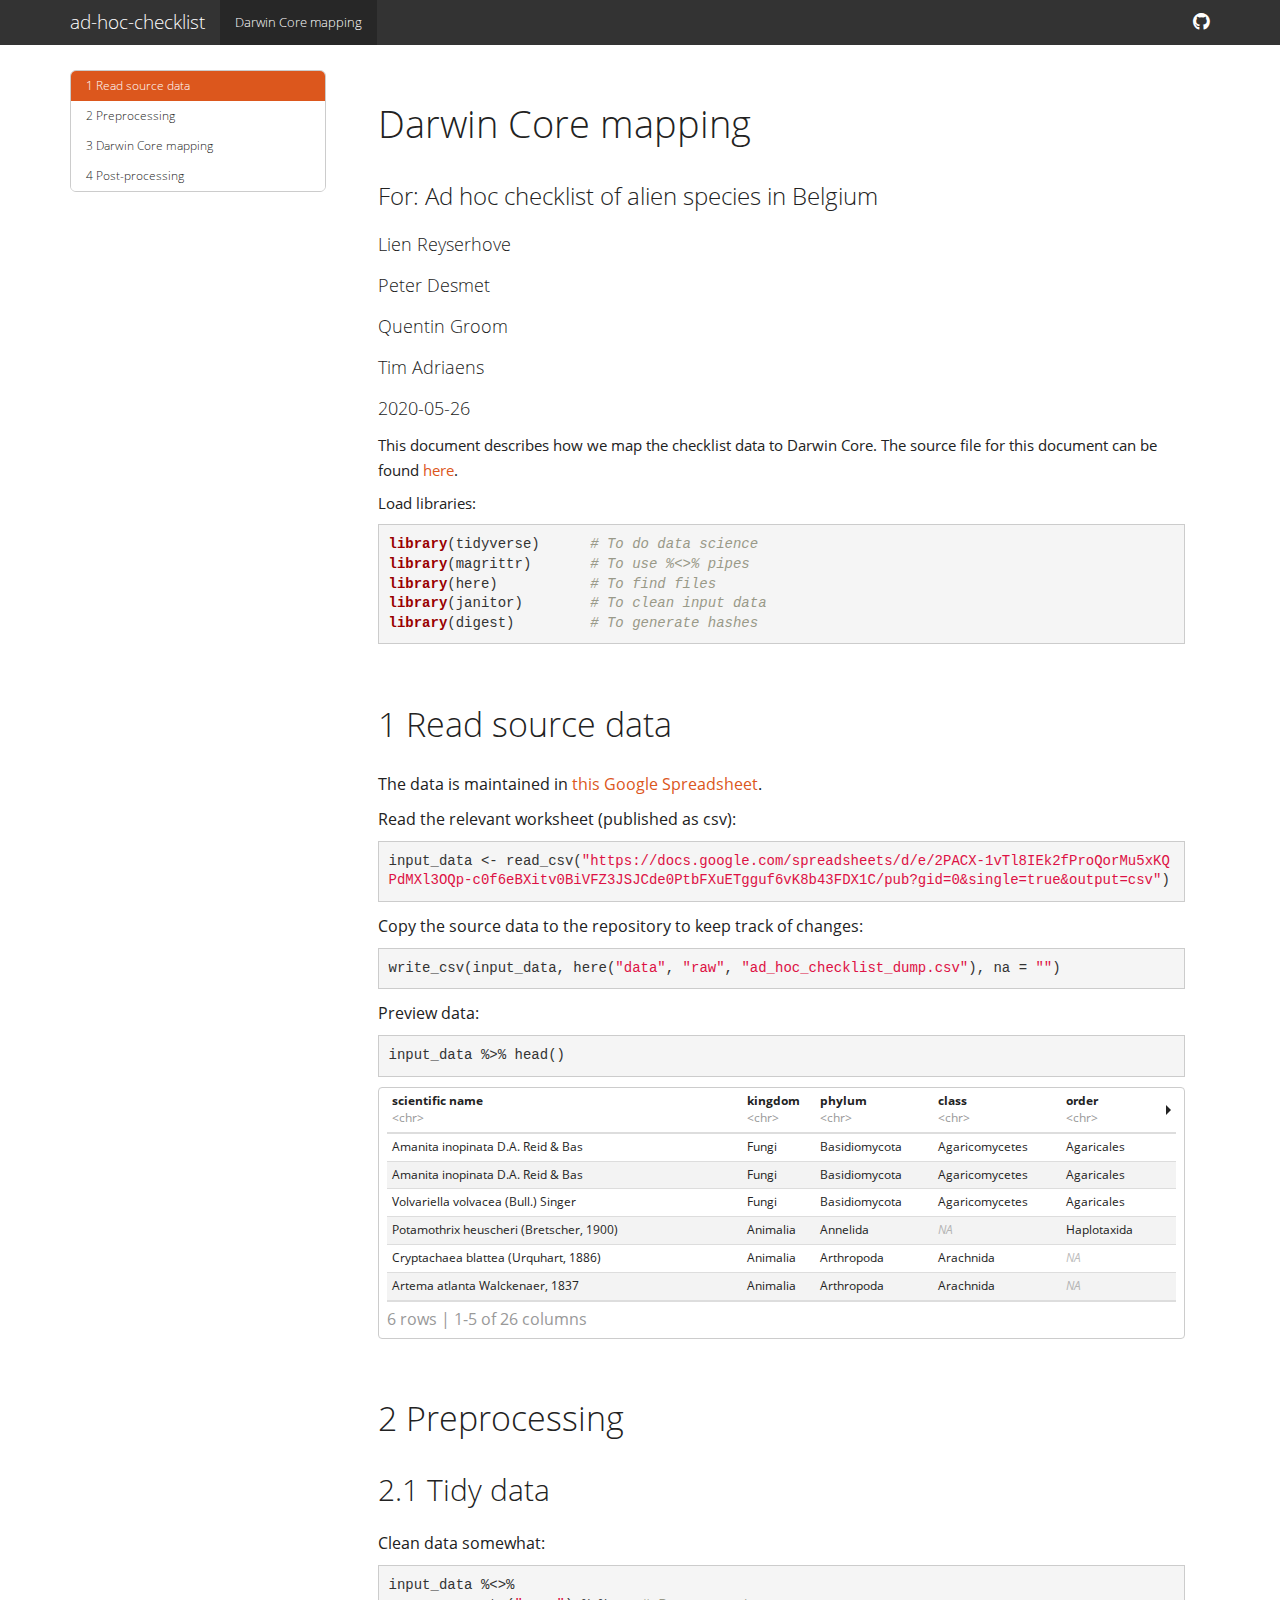
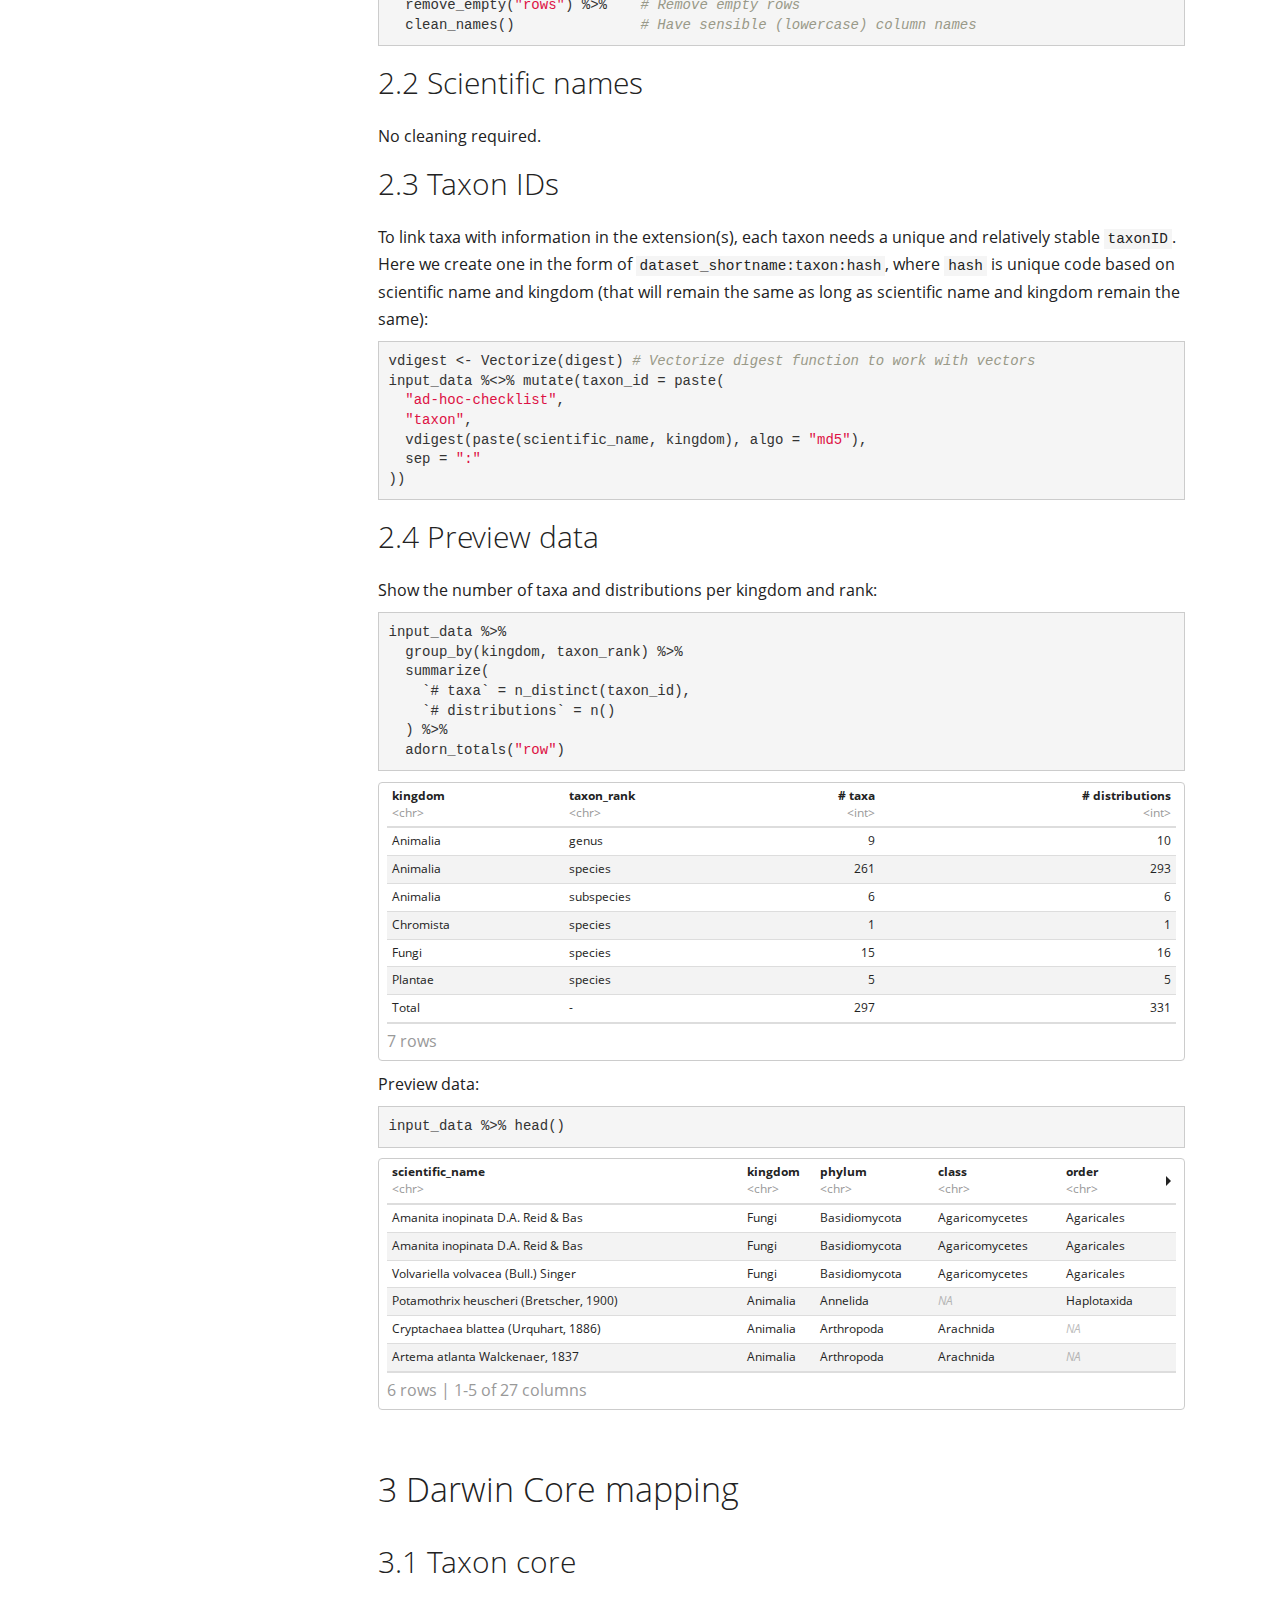
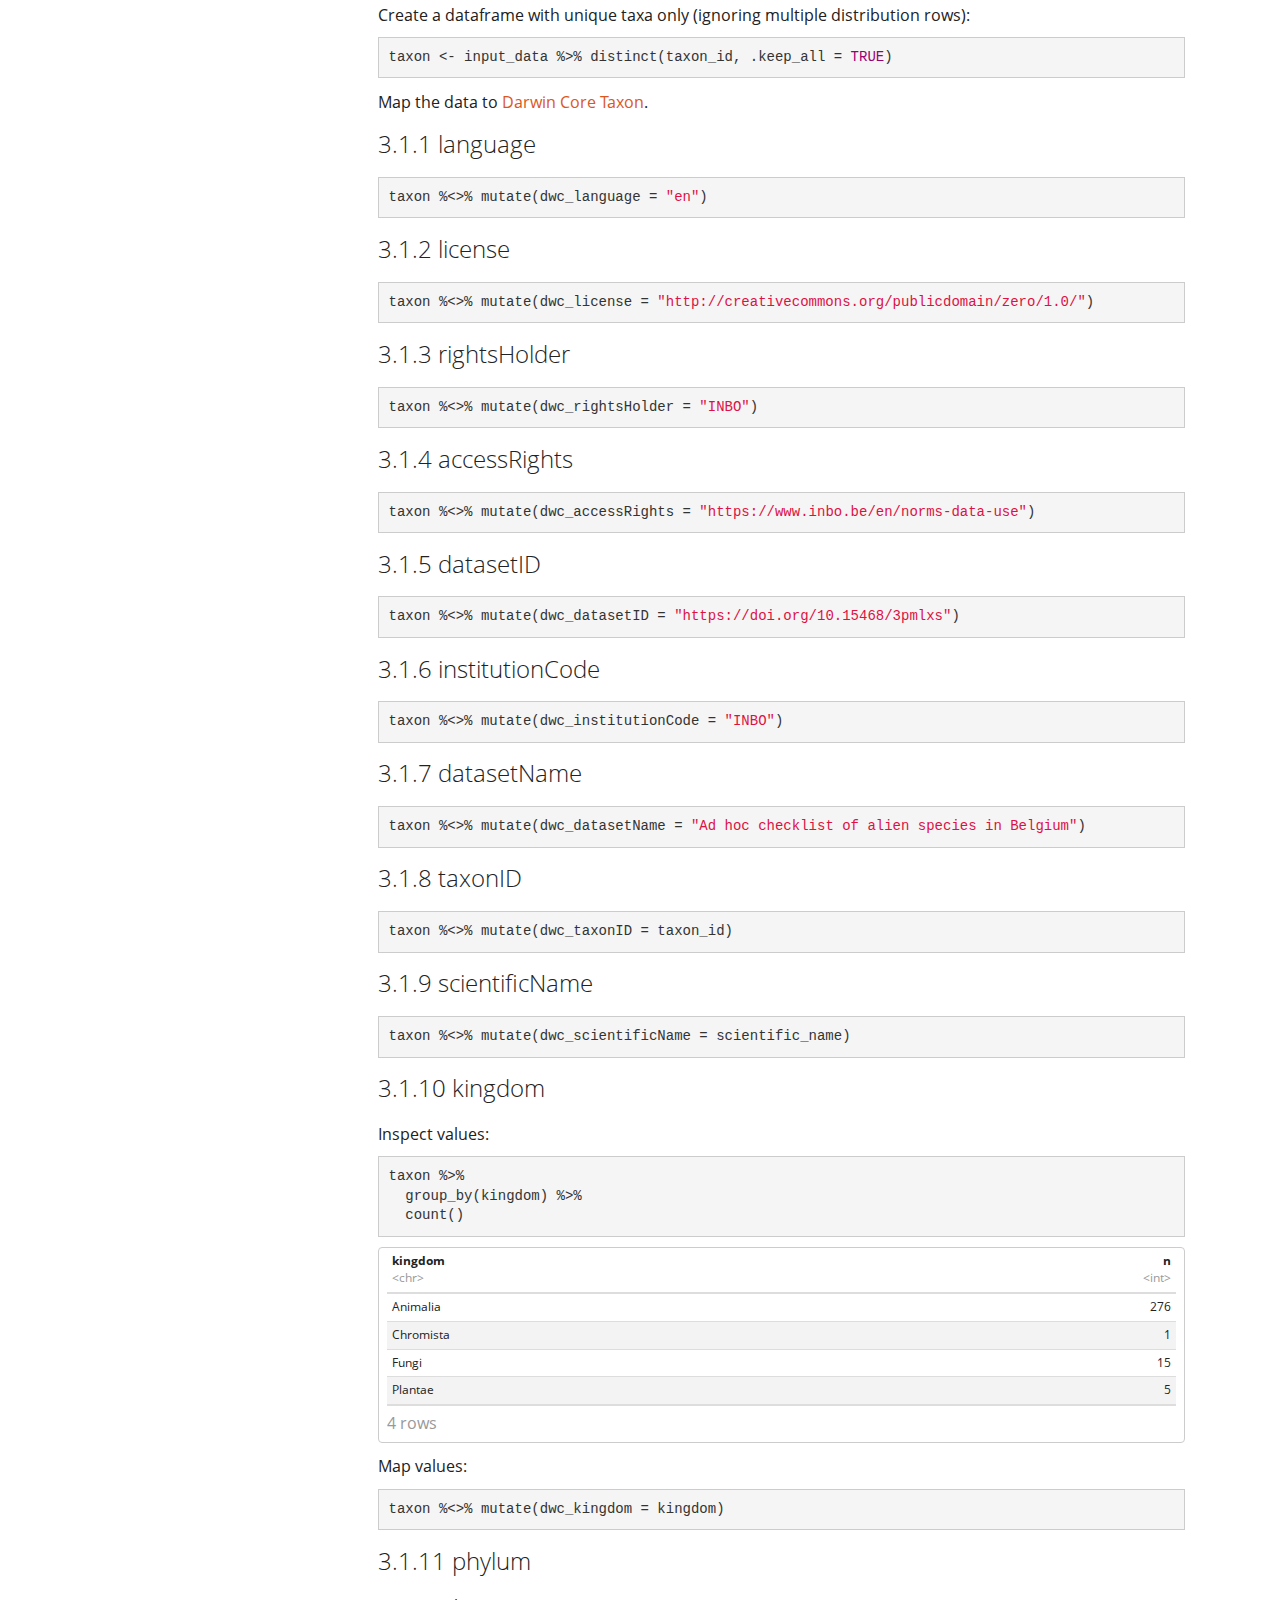
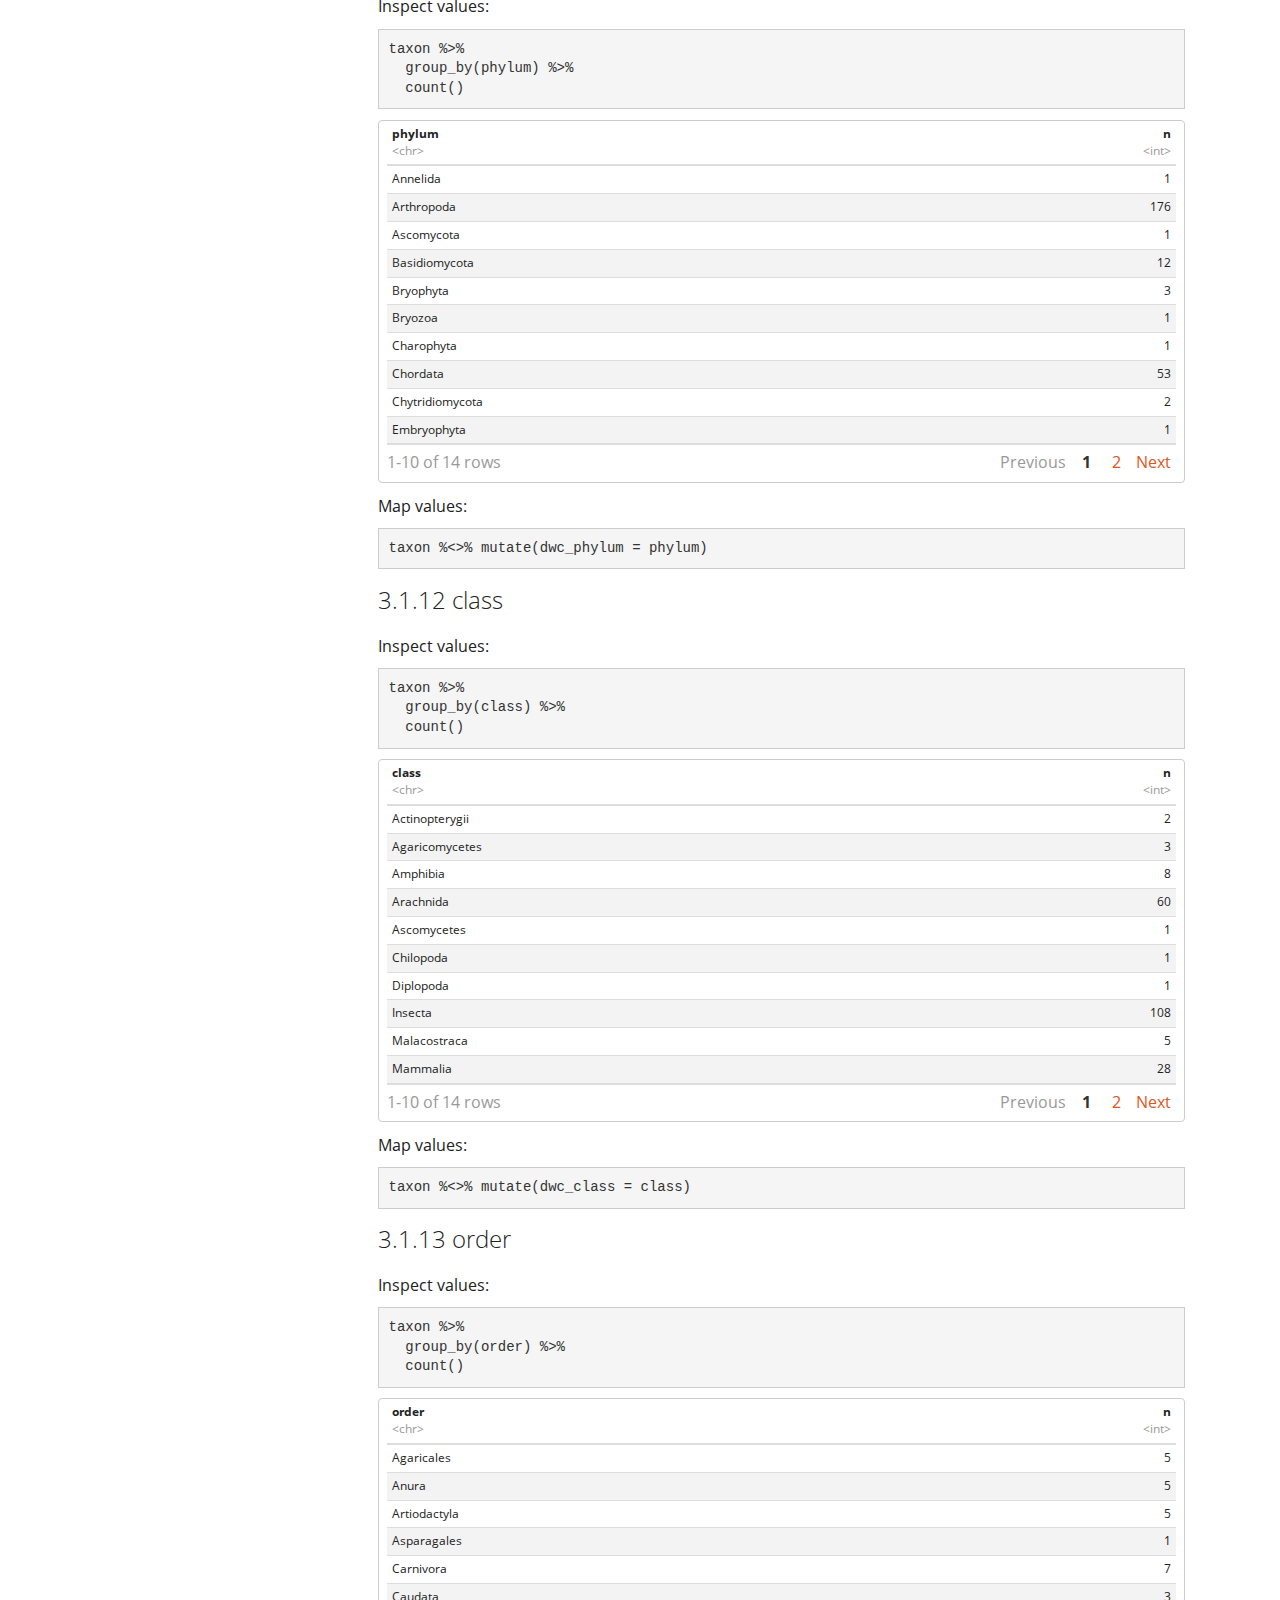
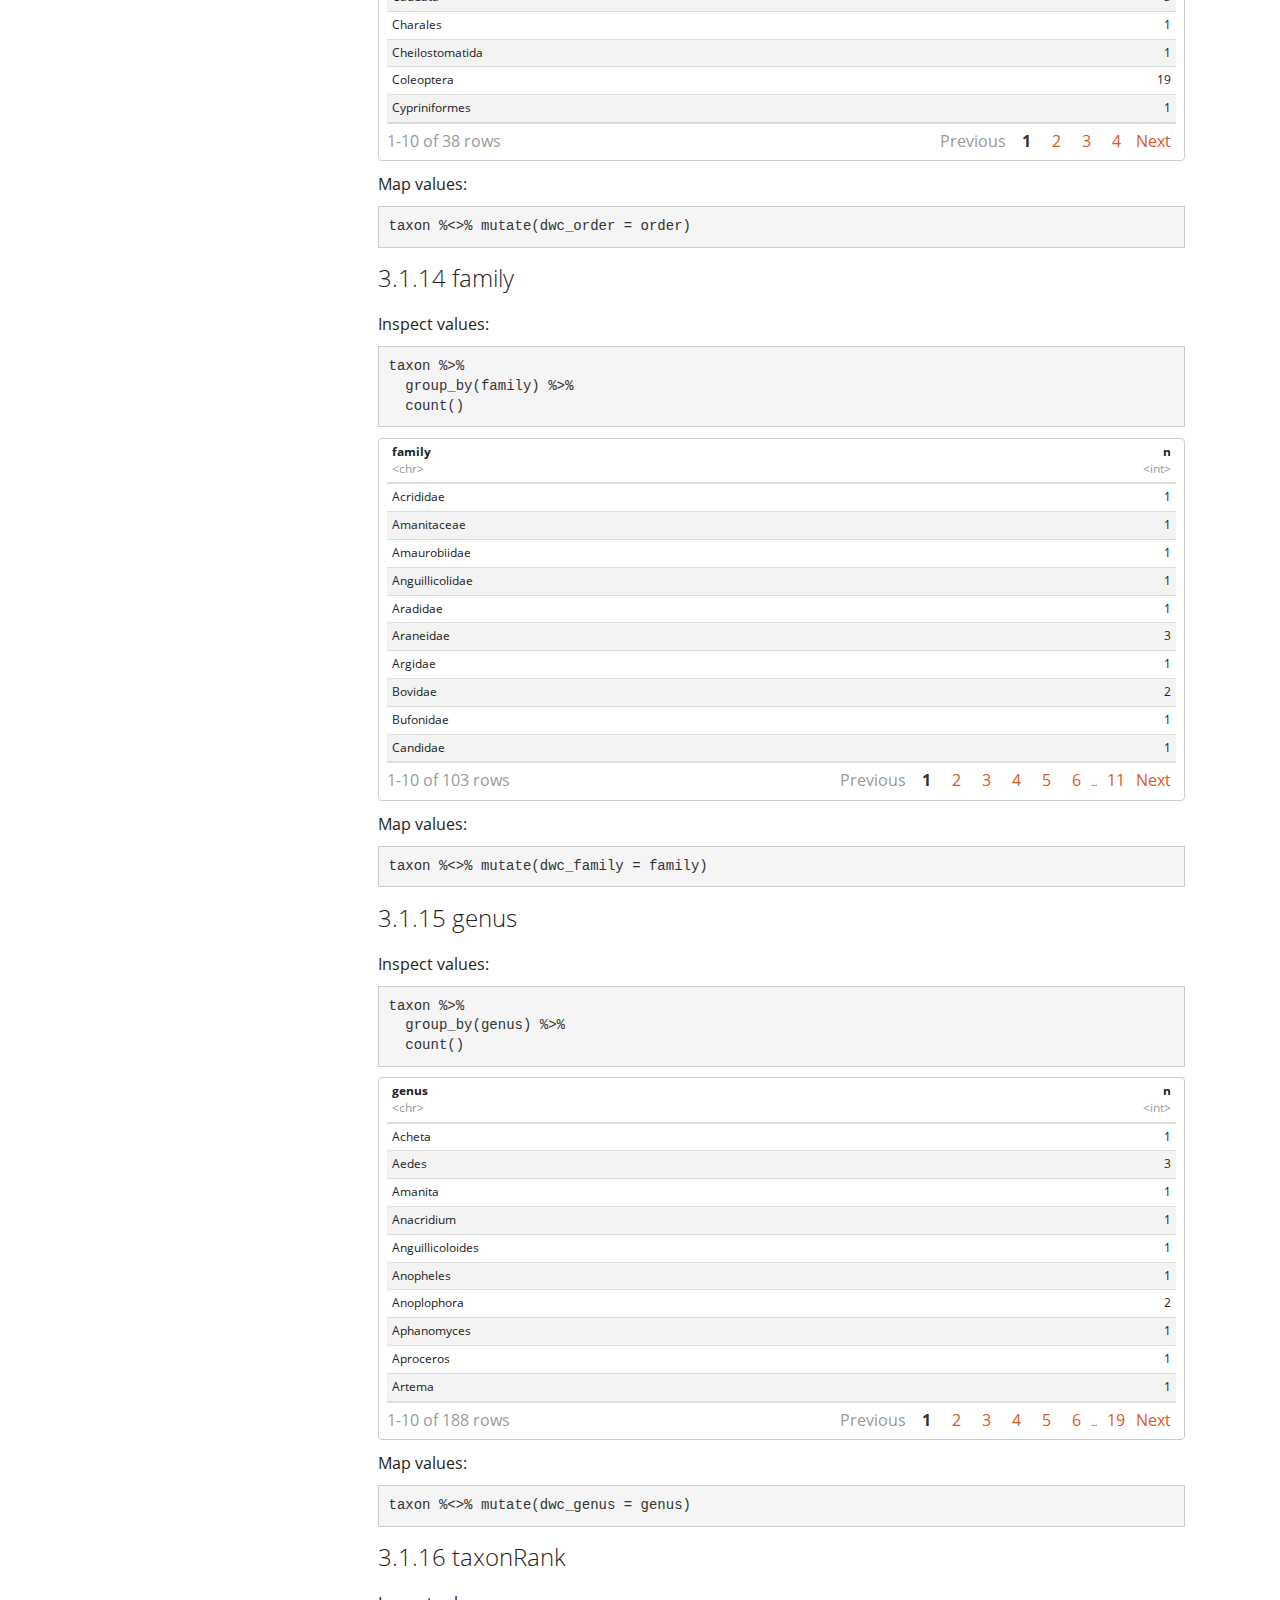
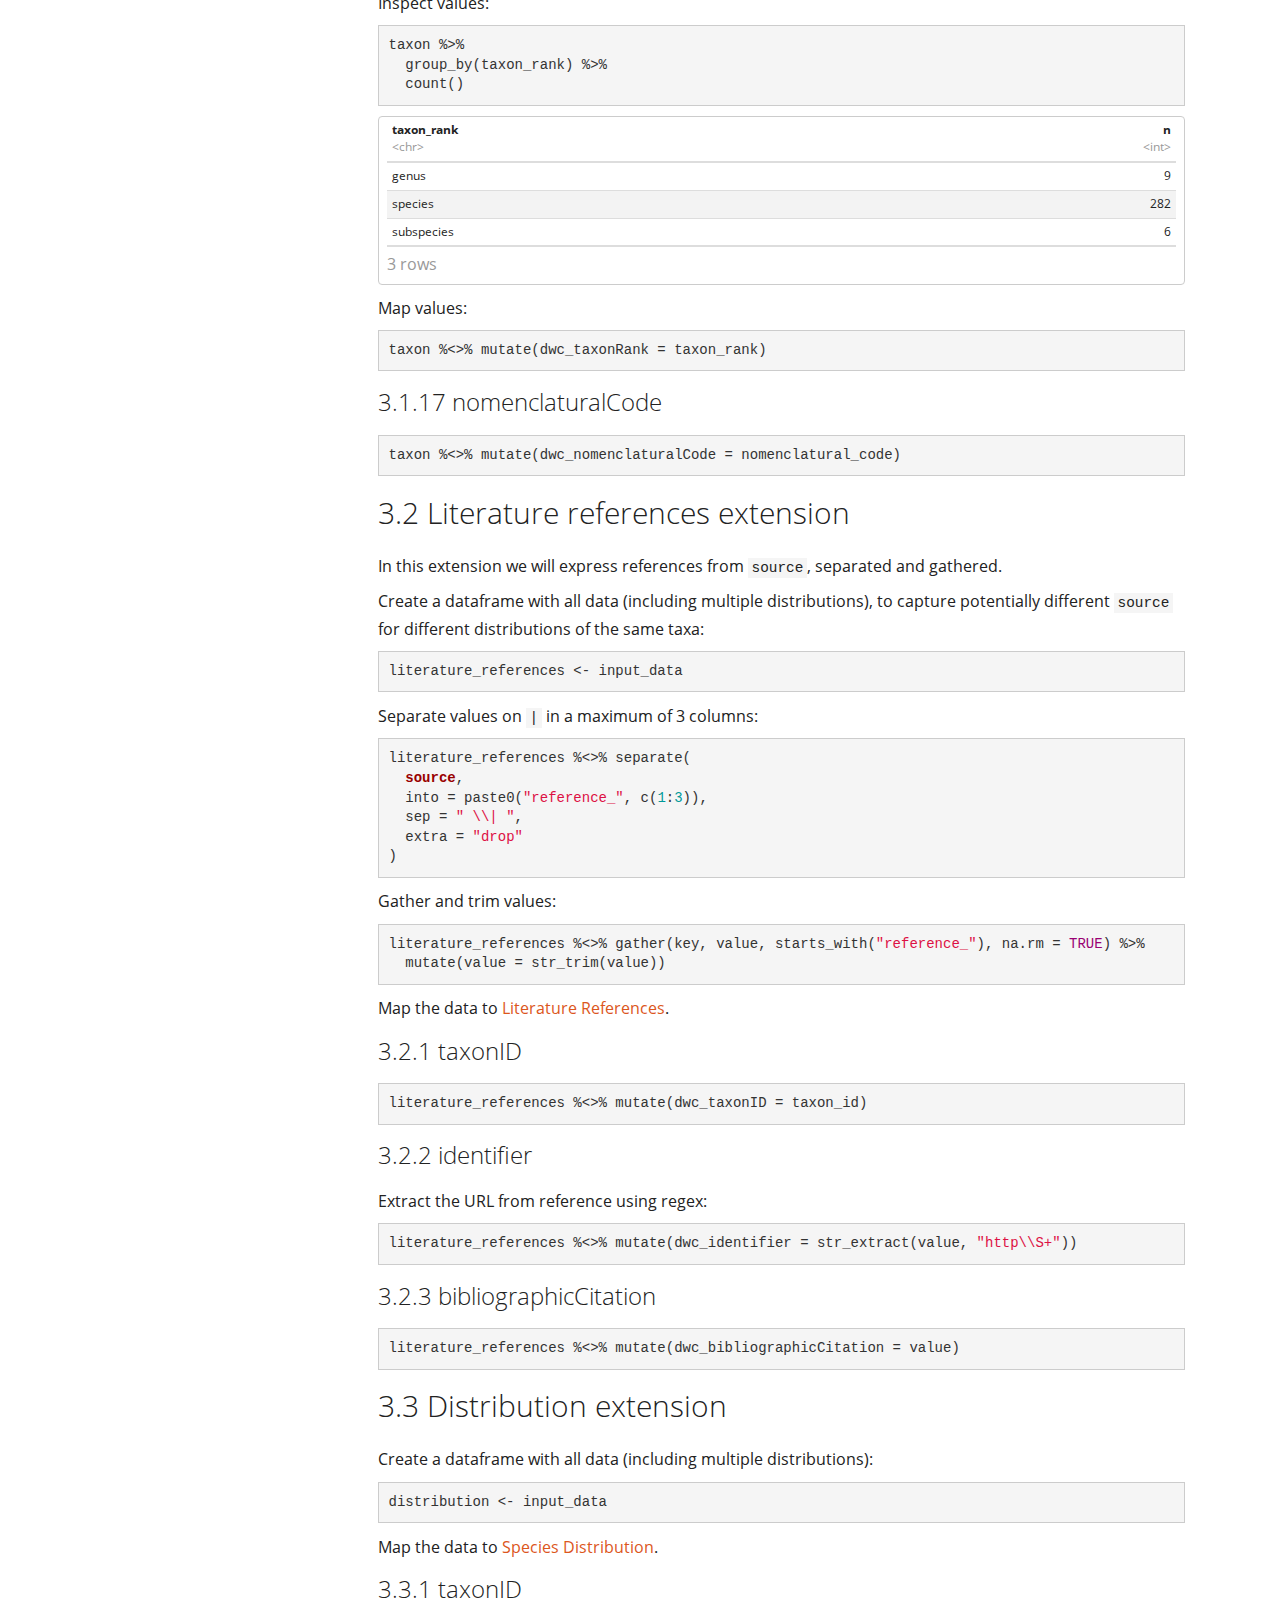
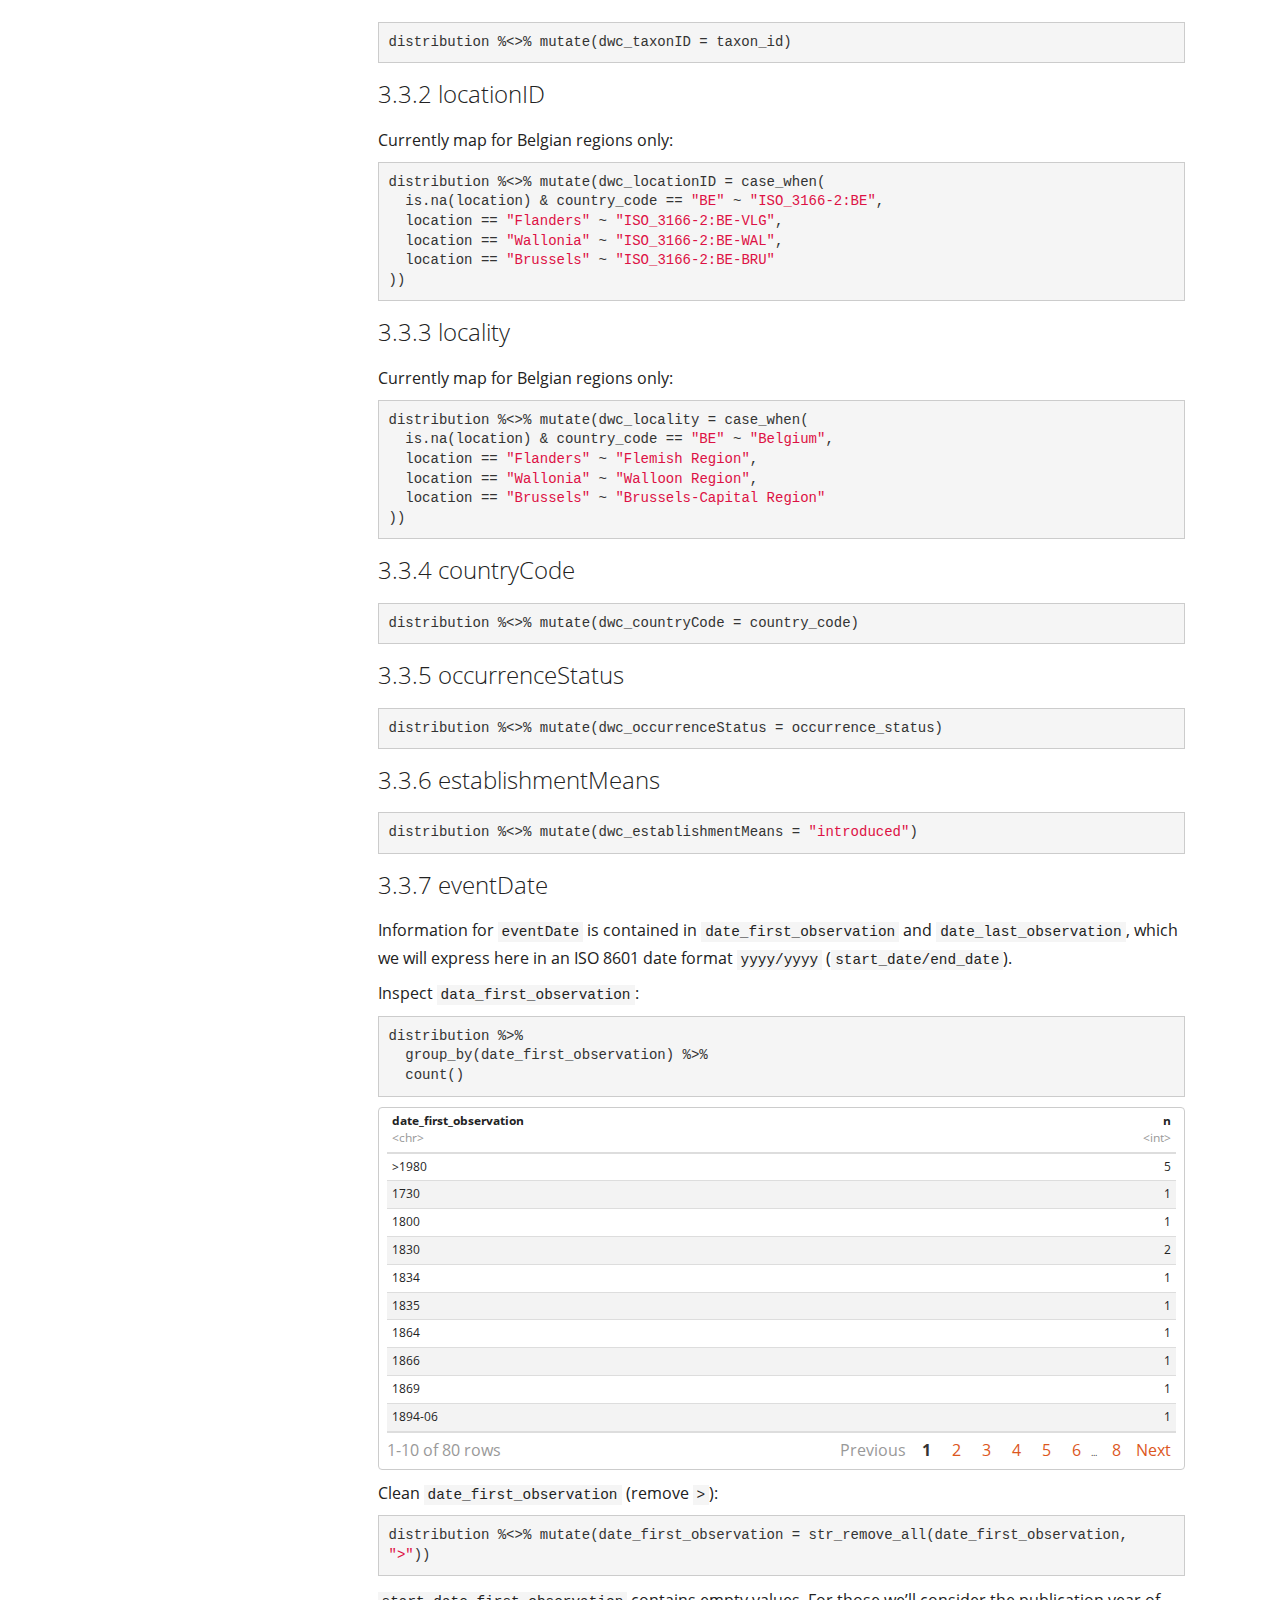
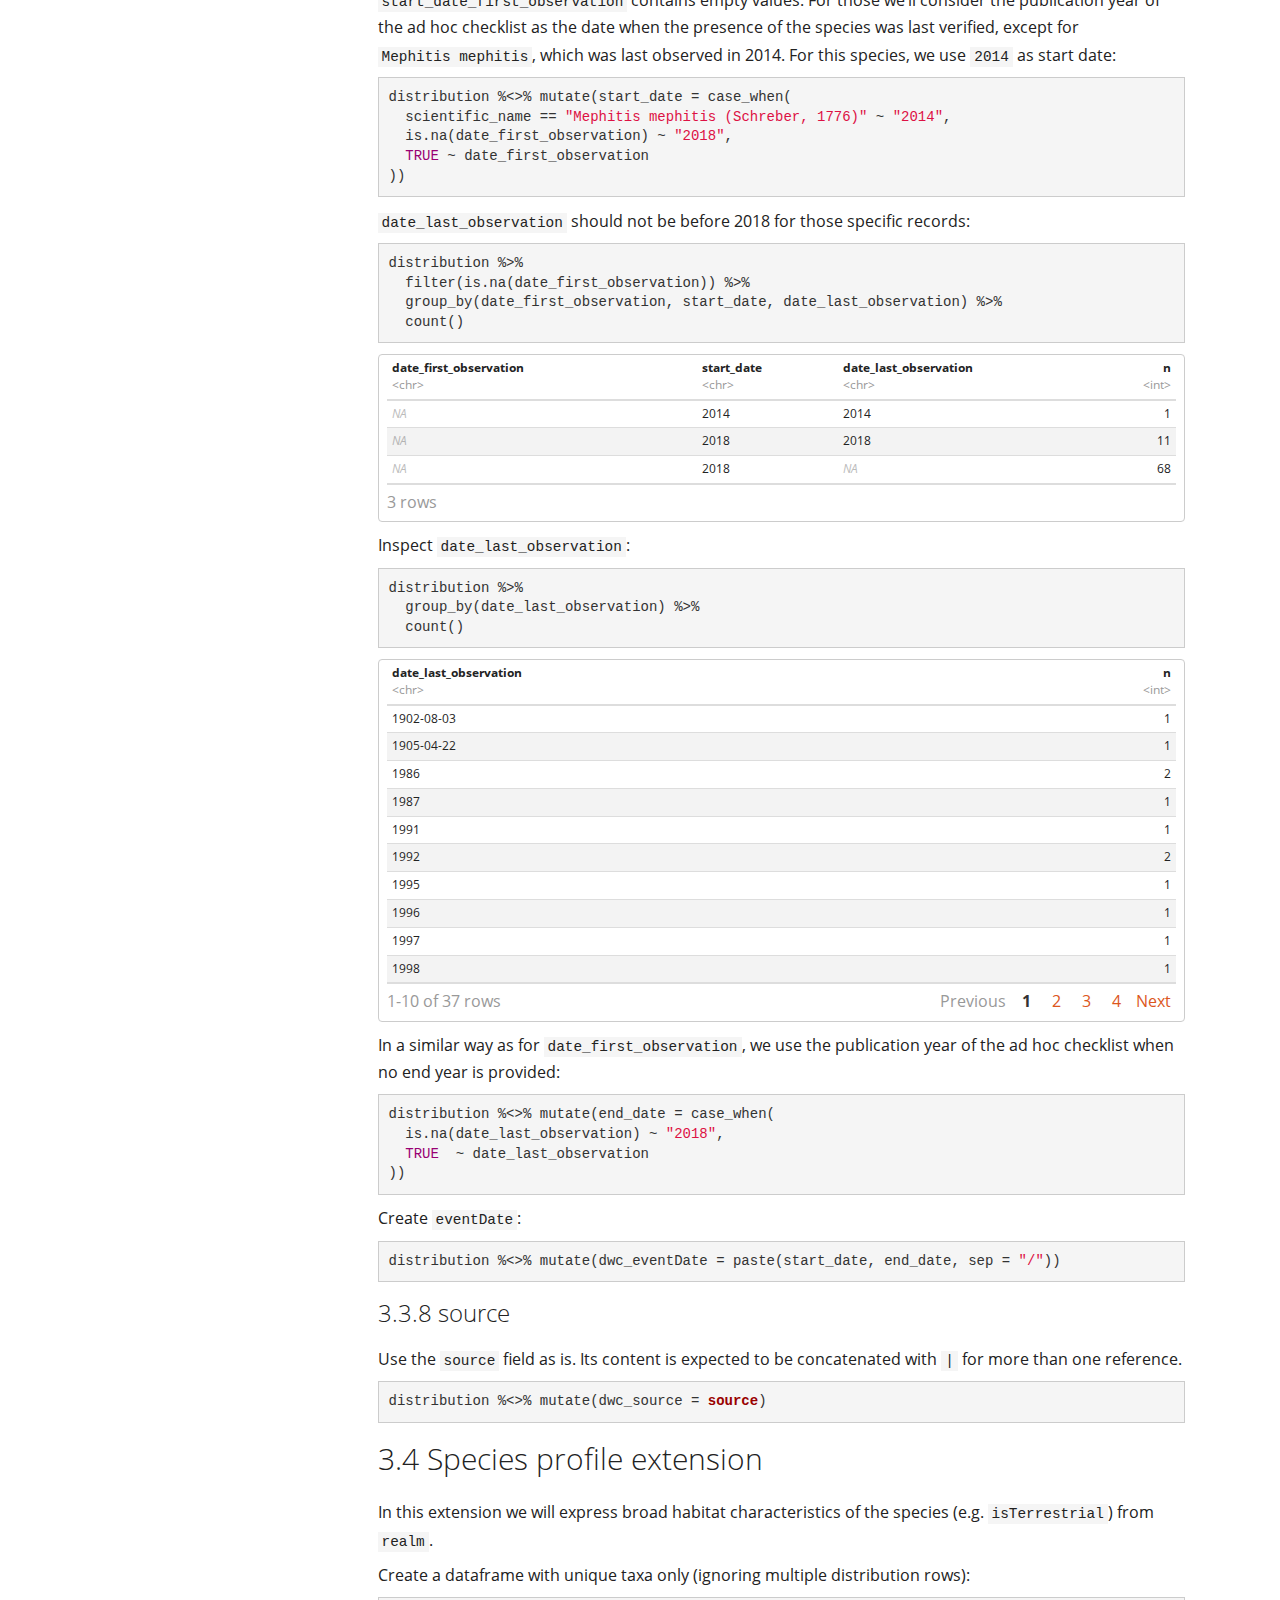
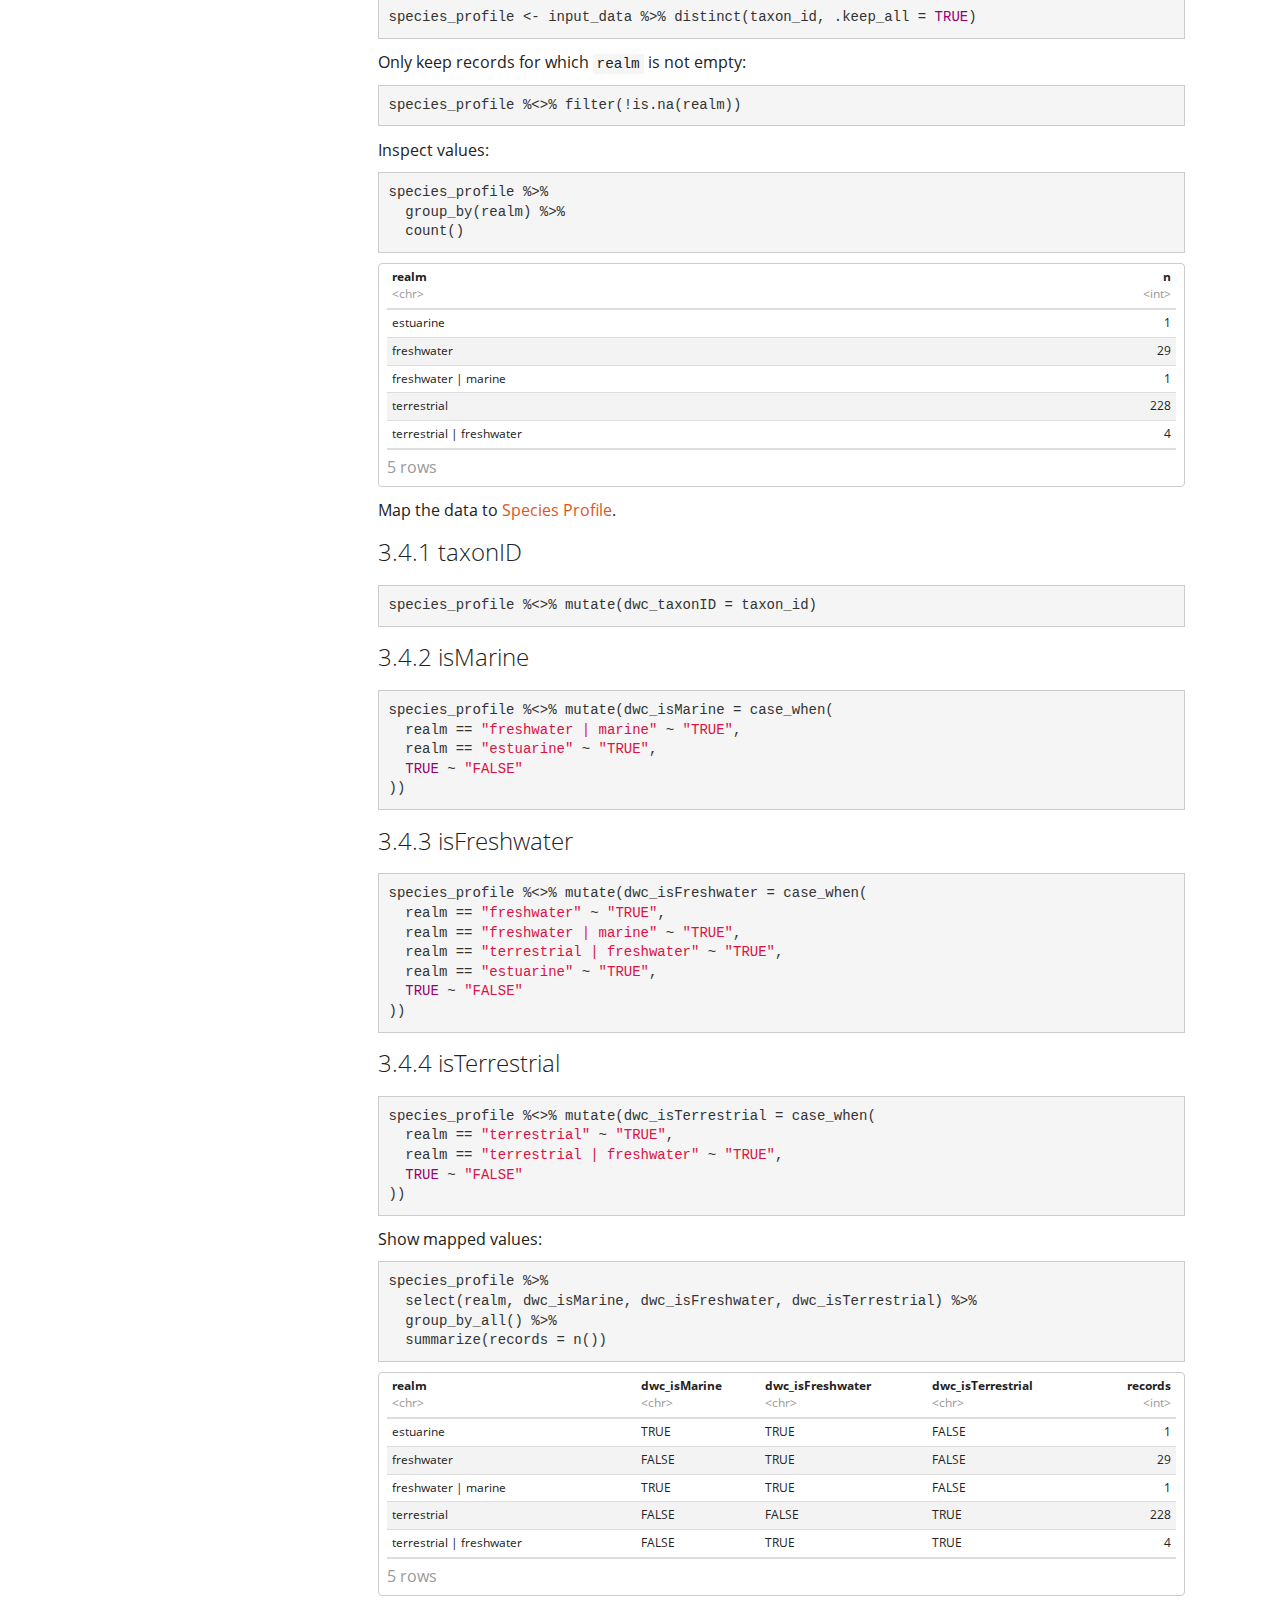
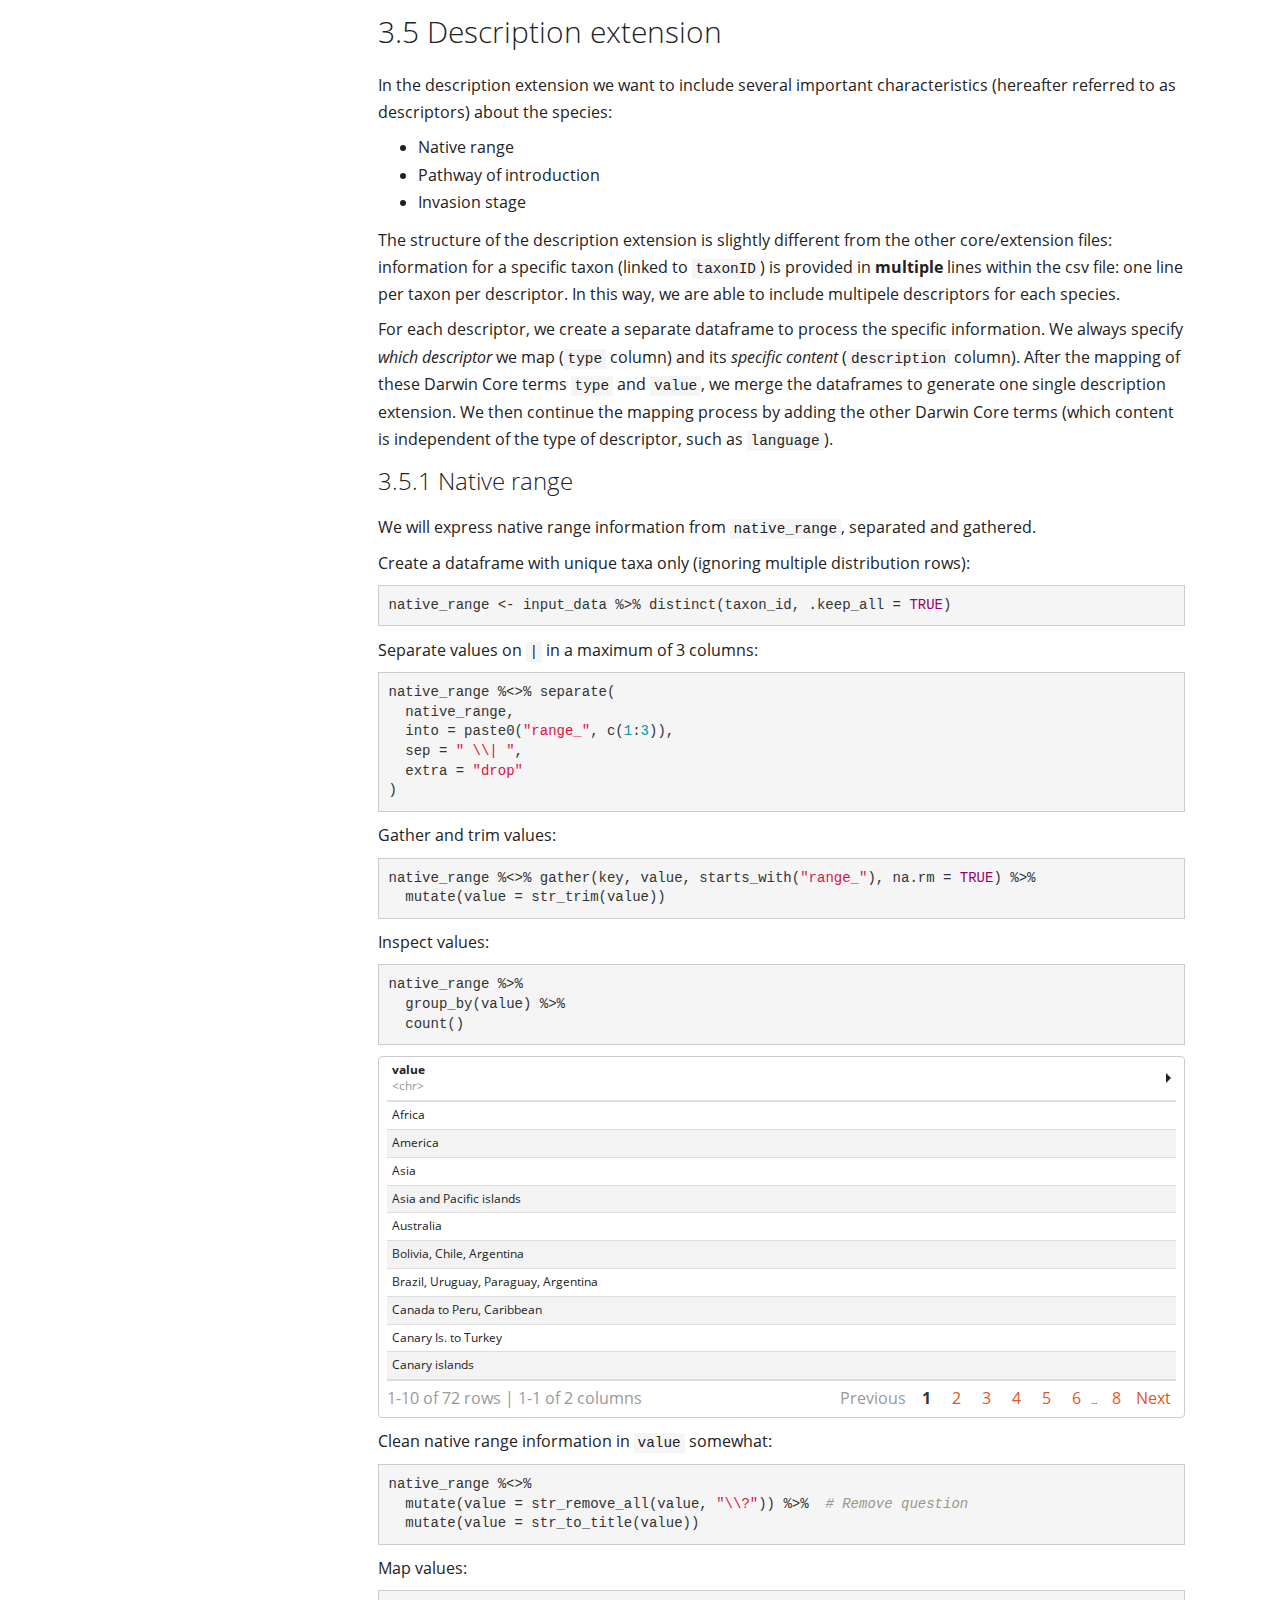
==== commit ab9ed3a4: "Fix #35" ====
--- a/docs/dwc_mapping.html
+++ b/docs/dwc_mapping.html
@@ -14,7 +14,7 @@
 <meta name="author" content="Quentin Groom" />
 <meta name="author" content="Tim Adriaens" />
 
-<meta name="date" content="2020-05-25" />
+<meta name="date" content="2020-05-26" />
 
 <title>Darwin Core mapping</title>
 
@@ -383,7 +383,7 @@
 <h4 class="author">Peter Desmet</h4>
 <h4 class="author">Quentin Groom</h4>
 <h4 class="author">Tim Adriaens</h4>
-<h4 class="date">2020-05-25</h4>
+<h4 class="date">2020-05-26</h4>
 
 </div>
 
@@ -871,58 +871,57 @@
 <h3><span class="header-section-number">3.5.2</span> Pathway of introduction</h3>
 <p>We will express pathway information (e.g. <code>aquaculture</code>) from <code>introduction_pathway</code>, separated and gathered.</p>
 <p>Create a dataframe with unique taxa only (ignoring multiple distribution rows):</p>
-<pre class="r"><code>pathway_desc &lt;- input_data %&gt;% distinct(taxon_id, .keep_all = TRUE)</code></pre>
+<pre class="r"><code>pathway &lt;- input_data %&gt;% distinct(taxon_id, .keep_all = TRUE)</code></pre>
 <p>Separate values on <code>|</code> in a maximum of 2 columns:</p>
-<pre class="r"><code>pathway_desc %&lt;&gt;% separate(
+<pre class="r"><code>pathway %&lt;&gt;% separate(
   introduction_pathway,
   into = paste0(&quot;range_&quot;, c(1:2)),
   sep = &quot; \\| &quot;,
   extra = &quot;drop&quot;
 )</code></pre>
 <p>Gather and trim values:</p>
-<pre class="r"><code>pathway_desc %&lt;&gt;% gather(key, value, starts_with(&quot;range_&quot;), na.rm = TRUE) %&gt;%
+<pre class="r"><code>pathway %&lt;&gt;% gather(key, value, starts_with(&quot;range_&quot;), na.rm = TRUE) %&gt;%
   mutate(value = str_trim(value))</code></pre>
 <p>Inspect values:</p>
-<pre class="r"><code>pathway_desc %&gt;%
+<pre class="r"><code>pathway %&gt;%
   distinct(value) %&gt;%
   arrange(value) </code></pre>
 <div data-pagedtable="false">
 <script data-pagedtable-source type="application/json">
-{"columns":[{"label":["value"],"name":[1],"type":["chr"],"align":["left"]}],"data":[{"1":"agriculture"},{"1":"contaminant"},{"1":"contaminant_animal_parasite"},{"1":"contaminant_food"},{"1":"contaminant_habitat_material"},{"1":"contaminant_nursery"},{"1":"contaminant_on_animals"},{"1":"contaminant_on_plants"},{"1":"contaminant_timber"},{"1":"escape_fur_farm"},{"1":"escape_horticulture"},{"1":"escape_pet"},{"1":"escape_research"},{"1":"escape_zoo"},{"1":"natural_dispersal"},{"1":"release_biological_control"},{"1":"release_conservation"},{"1":"release_hunting"},{"1":"release_landscape_improvement"},{"1":"release_other"},{"1":"stowaway"},{"1":"stowaway_ballast_water"},{"1":"stowaway_container"},{"1":"stowaway_organic_packing"},{"1":"stowaway_other"},{"1":"stowaway_people_luggage"},{"1":"stowaway_vehicles"},{"1":"unaided"},{"1":"unknown"}],"options":{"columns":{"min":{},"max":[10]},"rows":{"min":[10],"max":[10]},"pages":{}}}
+{"columns":[{"label":["value"],"name":[1],"type":["chr"],"align":["left"]}],"data":[{"1":"agriculture"},{"1":"contaminant"},{"1":"contaminant_animal_parasite"},{"1":"contaminant_food"},{"1":"contaminant_habitat_material"},{"1":"contaminant_nursery"},{"1":"contaminant_on_animals"},{"1":"contaminant_on_plants"},{"1":"contaminant_timber"},{"1":"escape_fur_farm"},{"1":"escape_horticulture"},{"1":"escape_pet"},{"1":"escape_research"},{"1":"escape_zoo"},{"1":"natural_dispersal"},{"1":"release_biological_control"},{"1":"release_conservation"},{"1":"release_hunting"},{"1":"release_landscape_improvement"},{"1":"release_other"},{"1":"stowaway"},{"1":"stowaway_ballast_water"},{"1":"stowaway_container"},{"1":"stowaway_organic_packing"},{"1":"stowaway_other"},{"1":"stowaway_people_luggage"},{"1":"stowaway_vehicles"},{"1":"unaided_natural_dispersal"},{"1":"unknown"}],"options":{"columns":{"min":{},"max":[10]},"rows":{"min":[10],"max":[10]},"pages":{}}}
   </script>
 </div>
 <p>We use the <a href="https://www.cbd.int/doc/meetings/sbstta/sbstta-18/official/sbstta-18-09-add1-en.pdf">CBD 2014 pathway vocabulary</a> to standardize this information. The vocubulary has <a href="https://github.com/trias-project/vocab/tree/master/vocabulary/pathway">these values</a>.</p>
 <p>The values in this checklist should already match to the CBD standard, but we’ll do a regex match for lowercase and underscore strings as a check and prefix <code>cbd_2014_pathway</code> for those only:</p>
-<pre class="r"><code>pathway_desc %&lt;&gt;% mutate(mapped_value = case_when(
+<pre class="r"><code>pathway %&lt;&gt;% mutate(mapped_value = case_when(
   str_detect(value, &quot;^[a-z_]+$&quot;) ~ paste(&quot;cbd_2014_pathway&quot;, value, sep = &quot;:&quot;),
   is.na(value) ~ &quot;&quot;,
   TRUE ~ &quot;&quot;
 ))</code></pre>
 <p>Inspect mapped values:</p>
-<pre class="r"><code>pathway_desc %&gt;%
+<pre class="r"><code>pathway %&gt;%
   group_by(value, mapped_value) %&gt;%
   count()</code></pre>
 <div data-pagedtable="false">
 <script data-pagedtable-source type="application/json">
-{"columns":[{"label":["value"],"name":[1],"type":["chr"],"align":["left"]},{"label":["mapped_value"],"name":[2],"type":["chr"],"align":["left"]},{"label":["n"],"name":[3],"type":["int"],"align":["right"]}],"data":[{"1":"agriculture","2":"cbd_2014_pathway:agriculture","3":"1"},{"1":"contaminant","2":"cbd_2014_pathway:contaminant","3":"1"},{"1":"contaminant_animal_parasite","2":"cbd_2014_pathway:contaminant_animal_parasite","3":"8"},{"1":"contaminant_food","2":"cbd_2014_pathway:contaminant_food","3":"1"},{"1":"contaminant_habitat_material","2":"cbd_2014_pathway:contaminant_habitat_material","3":"5"},{"1":"contaminant_nursery","2":"cbd_2014_pathway:contaminant_nursery","3":"6"},{"1":"contaminant_on_animals","2":"cbd_2014_pathway:contaminant_on_animals","3":"1"},{"1":"contaminant_on_plants","2":"cbd_2014_pathway:contaminant_on_plants","3":"19"},{"1":"contaminant_timber","2":"cbd_2014_pathway:contaminant_timber","3":"3"},{"1":"escape_fur_farm","2":"cbd_2014_pathway:escape_fur_farm","3":"1"},{"1":"escape_horticulture","2":"cbd_2014_pathway:escape_horticulture","3":"1"},{"1":"escape_pet","2":"cbd_2014_pathway:escape_pet","3":"25"},{"1":"escape_research","2":"cbd_2014_pathway:escape_research","3":"1"},{"1":"escape_zoo","2":"cbd_2014_pathway:escape_zoo","3":"2"},{"1":"natural_dispersal","2":"cbd_2014_pathway:natural_dispersal","3":"1"},{"1":"release_biological_control","2":"cbd_2014_pathway:release_biological_control","3":"5"},{"1":"release_conservation","2":"cbd_2014_pathway:release_conservation","3":"1"},{"1":"release_hunting","2":"cbd_2014_pathway:release_hunting","3":"2"},{"1":"release_landscape_improvement","2":"cbd_2014_pathway:release_landscape_improvement","3":"3"},{"1":"release_other","2":"cbd_2014_pathway:release_other","3":"7"},{"1":"stowaway","2":"cbd_2014_pathway:stowaway","3":"2"},{"1":"stowaway_ballast_water","2":"cbd_2014_pathway:stowaway_ballast_water","3":"1"},{"1":"stowaway_container","2":"cbd_2014_pathway:stowaway_container","3":"15"},{"1":"stowaway_organic_packing","2":"cbd_2014_pathway:stowaway_organic_packing","3":"1"},{"1":"stowaway_other","2":"cbd_2014_pathway:stowaway_other","3":"8"},{"1":"stowaway_people_luggage","2":"cbd_2014_pathway:stowaway_people_luggage","3":"1"},{"1":"stowaway_vehicles","2":"cbd_2014_pathway:stowaway_vehicles","3":"3"},{"1":"unaided","2":"cbd_2014_pathway:unaided","3":"3"},{"1":"unknown","2":"cbd_2014_pathway:unknown","3":"1"}],"options":{"columns":{"min":{},"max":[10]},"rows":{"min":[10],"max":[10]},"pages":{}}}
+{"columns":[{"label":["value"],"name":[1],"type":["chr"],"align":["left"]},{"label":["mapped_value"],"name":[2],"type":["chr"],"align":["left"]},{"label":["n"],"name":[3],"type":["int"],"align":["right"]}],"data":[{"1":"agriculture","2":"cbd_2014_pathway:agriculture","3":"1"},{"1":"contaminant","2":"cbd_2014_pathway:contaminant","3":"1"},{"1":"contaminant_animal_parasite","2":"cbd_2014_pathway:contaminant_animal_parasite","3":"8"},{"1":"contaminant_food","2":"cbd_2014_pathway:contaminant_food","3":"1"},{"1":"contaminant_habitat_material","2":"cbd_2014_pathway:contaminant_habitat_material","3":"5"},{"1":"contaminant_nursery","2":"cbd_2014_pathway:contaminant_nursery","3":"6"},{"1":"contaminant_on_animals","2":"cbd_2014_pathway:contaminant_on_animals","3":"1"},{"1":"contaminant_on_plants","2":"cbd_2014_pathway:contaminant_on_plants","3":"19"},{"1":"contaminant_timber","2":"cbd_2014_pathway:contaminant_timber","3":"3"},{"1":"escape_fur_farm","2":"cbd_2014_pathway:escape_fur_farm","3":"1"},{"1":"escape_horticulture","2":"cbd_2014_pathway:escape_horticulture","3":"1"},{"1":"escape_pet","2":"cbd_2014_pathway:escape_pet","3":"25"},{"1":"escape_research","2":"cbd_2014_pathway:escape_research","3":"1"},{"1":"escape_zoo","2":"cbd_2014_pathway:escape_zoo","3":"2"},{"1":"natural_dispersal","2":"cbd_2014_pathway:natural_dispersal","3":"1"},{"1":"release_biological_control","2":"cbd_2014_pathway:release_biological_control","3":"5"},{"1":"release_conservation","2":"cbd_2014_pathway:release_conservation","3":"1"},{"1":"release_hunting","2":"cbd_2014_pathway:release_hunting","3":"2"},{"1":"release_landscape_improvement","2":"cbd_2014_pathway:release_landscape_improvement","3":"3"},{"1":"release_other","2":"cbd_2014_pathway:release_other","3":"7"},{"1":"stowaway","2":"cbd_2014_pathway:stowaway","3":"2"},{"1":"stowaway_ballast_water","2":"cbd_2014_pathway:stowaway_ballast_water","3":"1"},{"1":"stowaway_container","2":"cbd_2014_pathway:stowaway_container","3":"15"},{"1":"stowaway_organic_packing","2":"cbd_2014_pathway:stowaway_organic_packing","3":"1"},{"1":"stowaway_other","2":"cbd_2014_pathway:stowaway_other","3":"8"},{"1":"stowaway_people_luggage","2":"cbd_2014_pathway:stowaway_people_luggage","3":"1"},{"1":"stowaway_vehicles","2":"cbd_2014_pathway:stowaway_vehicles","3":"3"},{"1":"unaided_natural_dispersal","2":"cbd_2014_pathway:unaided_natural_dispersal","3":"3"},{"1":"unknown","2":"cbd_2014_pathway:unknown","3":"1"}],"options":{"columns":{"min":{},"max":[10]},"rows":{"min":[10],"max":[10]},"pages":{}}}
   </script>
 </div>
 <p>Drop <code>key</code> and <code>value</code> column:</p>
-<pre class="r"><code>pathway_desc %&lt;&gt;% select(-key, -value)</code></pre>
+<pre class="r"><code>pathway %&lt;&gt;% select(-key, -value)</code></pre>
 <p>Change column name <code>mapped_value</code> to <code>description</code>:</p>
-<pre class="r"><code>pathway_desc %&lt;&gt;%  rename(description = mapped_value)</code></pre>
+<pre class="r"><code>pathway %&lt;&gt;%  rename(description = mapped_value)</code></pre>
 <p>Create a <code>type</code> field to indicate the type of description:</p>
-<pre class="r"><code>pathway_desc %&lt;&gt;% mutate (type = &quot;pathway&quot;)</code></pre>
+<pre class="r"><code>pathway %&lt;&gt;% mutate (type = &quot;pathway&quot;)</code></pre>
 <p>Keep only non-empty descriptions:</p>
-<pre class="r"><code>pathway_desc %&lt;&gt;% filter(!is.na(description) &amp; description != &quot;&quot;)</code></pre>
-</div>
-<div id="invasion-stage" class="section level3">
-<h3><span class="header-section-number">3.5.3</span> Invasion stage</h3>
-<p>We will express invasion stage from <code>degree_of_establishment</code>.</p>
+<pre class="r"><code>pathway %&lt;&gt;% filter(!is.na(description) &amp; description != &quot;&quot;)</code></pre>
+</div>
+<div id="degree-of-establishment" class="section level3">
+<h3><span class="header-section-number">3.5.3</span> Degree of establishment</h3>
 <p>Create a dataframe with unique taxa only (ignoring multiple distribution rows):</p>
-<pre class="r"><code>invasion_stage &lt;- input_data %&gt;% distinct(taxon_id, .keep_all = TRUE)</code></pre>
+<pre class="r"><code>degree_of_establishment &lt;- input_data %&gt;% distinct(taxon_id, .keep_all = TRUE)</code></pre>
 <p>Inspect values:</p>
-<pre class="r"><code>invasion_stage %&gt;%
+<pre class="r"><code>degree_of_establishment %&gt;%
   group_by(degree_of_establishment) %&gt;%
   count()</code></pre>
 <div data-pagedtable="false">
@@ -932,7 +931,7 @@
 </div>
 <p>Our vocabulary for invasion stage is based on the <a href="http://doc.rero.ch/record/24725/files/bach_puf.pdf">invasion stage vocabulary from Blackburn et al. (2011)</a>. We decided <strong>not</strong> to use the terms <code>naturalized</code> (because often, there’s no sensible criterium to distinguish between casual/naturalized of naturalized/established) and <code>invasive</code> (which is a term that can only be applied after a risk assessment).</p>
 <p>Map data to Blackburn at al. (2011) vocabulary:</p>
-<pre class="r"><code>invasion_stage %&lt;&gt;% mutate(description = case_when(
+<pre class="r"><code>degree_of_establishment %&lt;&gt;% mutate(description = case_when(
   degree_of_establishment == &quot;captive&quot; | 
   degree_of_establishment == &quot;casual&quot; |
   degree_of_establishment == &quot;cultivated&quot; |
@@ -943,9 +942,9 @@
   degree_of_establishment == &quot;invasive&quot; ~ &quot;established&quot;
 ))</code></pre>
 <p>Remove empty values:</p>
-<pre class="r"><code>invasion_stage %&lt;&gt;% filter(!is.na(description))</code></pre>
+<pre class="r"><code>degree_of_establishment %&lt;&gt;% filter(!is.na(description))</code></pre>
 <p>Show mapped values:</p>
-<pre class="r"><code>invasion_stage %&gt;%
+<pre class="r"><code>degree_of_establishment %&gt;%
   group_by(degree_of_establishment, description) %&gt;%
   count()</code></pre>
 <div data-pagedtable="false">
@@ -954,26 +953,26 @@
   </script>
 </div>
 <p>Create a <code>type</code> field to indicate the type of description:</p>
-<pre class="r"><code>invasion_stage %&lt;&gt;% mutate(type = &quot;invasion stage&quot;)</code></pre>
-<p>Union native range, pathway of introduction and invasion stage:</p>
-<pre class="r"><code>description_ext &lt;- bind_rows(native_range, pathway_desc, invasion_stage)</code></pre>
+<pre class="r"><code>degree_of_establishment %&lt;&gt;% mutate(type = &quot;degree of establishment&quot;)</code></pre>
+<p>Union native range, pathway of introduction and degree of establishment into a single description extension:</p>
+<pre class="r"><code>description &lt;- bind_rows(native_range, pathway, degree_of_establishment)</code></pre>
 <p>Map the data to <a href="http://rs.gbif.org/extension/gbif/1.0/description.xml">Taxon Description</a>.</p>
 </div>
 <div id="taxonid-4" class="section level3">
 <h3><span class="header-section-number">3.5.4</span> taxonID</h3>
-<pre class="r"><code>description_ext %&lt;&gt;% mutate(dwc_taxonID = taxon_id)</code></pre>
+<pre class="r"><code>description %&lt;&gt;% mutate(dwc_taxonID = taxon_id)</code></pre>
 </div>
 <div id="description" class="section level3">
 <h3><span class="header-section-number">3.5.5</span> description</h3>
-<pre class="r"><code>description_ext %&lt;&gt;% mutate(dwc_description = description)</code></pre>
+<pre class="r"><code>description %&lt;&gt;% mutate(dwc_description = description)</code></pre>
 </div>
 <div id="type" class="section level3">
 <h3><span class="header-section-number">3.5.6</span> type</h3>
-<pre class="r"><code>description_ext %&lt;&gt;% mutate(dwc_type = type)</code></pre>
+<pre class="r"><code>description %&lt;&gt;% mutate(dwc_type = type)</code></pre>
 </div>
 <div id="language-1" class="section level3">
 <h3><span class="header-section-number">3.5.7</span> language</h3>
-<pre class="r"><code>description_ext %&lt;&gt;% mutate(dwc_language = &quot;en&quot;)</code></pre>
+<pre class="r"><code>description %&lt;&gt;% mutate(dwc_language = &quot;en&quot;)</code></pre>
 </div>
 </div>
 </div>
@@ -984,23 +983,21 @@
 literature_references %&lt;&gt;% select(starts_with(&quot;dwc_&quot;))
 distribution %&lt;&gt;% select(starts_with(&quot;dwc_&quot;))
 species_profile %&lt;&gt;% select(starts_with(&quot;dwc_&quot;))
-description_ext %&lt;&gt;% select(starts_with(&quot;dwc_&quot;))</code></pre>
+description %&lt;&gt;% select(starts_with(&quot;dwc_&quot;))</code></pre>
 <p>Drop the <code>dwc_</code> prefix:</p>
 <pre class="r"><code>colnames(taxon) &lt;- str_remove(colnames(taxon), &quot;dwc_&quot;)
 colnames(literature_references) &lt;- str_remove(colnames(literature_references), &quot;dwc_&quot;)
 colnames(distribution) &lt;- str_remove(colnames(distribution), &quot;dwc_&quot;)
 colnames(species_profile) &lt;- str_remove(colnames(species_profile), &quot;dwc_&quot;)
-colnames(description_ext) &lt;- str_remove(colnames(description_ext), &quot;dwc_&quot;)</code></pre>
+colnames(description) &lt;- str_remove(colnames(description), &quot;dwc_&quot;)</code></pre>
 <p>Remove duplicates (same reference for same taxon) in the literature references extension:</p>
 <pre class="r"><code>literature_references %&lt;&gt;% distinct()</code></pre>
-<p>Move <code>taxonID</code> to the first position in the description extension:</p>
-<pre class="r"><code>description_ext %&lt;&gt;% select(taxonID, everything())</code></pre>
 <p>Sort on <code>taxonID</code> (to maintain some consistency between updates of the dataset):</p>
 <pre class="r"><code>taxon %&lt;&gt;% arrange(taxonID)
 literature_references %&lt;&gt;% arrange(taxonID)
 distribution %&lt;&gt;% arrange(taxonID)
 species_profile %&lt;&gt;% arrange(taxonID)
-description_ext %&lt;&gt;% arrange(taxonID)</code></pre>
+description %&lt;&gt;% arrange(taxonID)</code></pre>
 <p>Preview taxon core:</p>
 <pre class="r"><code>taxon %&gt;% head()</code></pre>
 <div data-pagedtable="false">
@@ -1030,10 +1027,10 @@
   </script>
 </div>
 <p>Preview description extension:</p>
-<pre class="r"><code>description_ext %&gt;% head(10)</code></pre>
-<div data-pagedtable="false">
-<script data-pagedtable-source type="application/json">
-{"columns":[{"label":["taxonID"],"name":[1],"type":["chr"],"align":["left"]},{"label":["description"],"name":[2],"type":["chr"],"align":["left"]},{"label":["type"],"name":[3],"type":["chr"],"align":["left"]},{"label":["language"],"name":[4],"type":["chr"],"align":["left"]}],"data":[{"1":"ad-hoc-checklist:taxon:02127ef216ec86a6df37669a0da367e8","2":"introduced","3":"invasion stage","4":"en"},{"1":"ad-hoc-checklist:taxon:0338bf66bffd36ae51953987b1e327cd","2":"established","3":"invasion stage","4":"en"},{"1":"ad-hoc-checklist:taxon:04f0fa33aab56bd2c92b381eeda83b7b","2":"Asia","3":"native range","4":"en"},{"1":"ad-hoc-checklist:taxon:04f0fa33aab56bd2c92b381eeda83b7b","2":"cbd_2014_pathway:release_biological_control","3":"pathway","4":"en"},{"1":"ad-hoc-checklist:taxon:04f0fa33aab56bd2c92b381eeda83b7b","2":"established","3":"invasion stage","4":"en"},{"1":"ad-hoc-checklist:taxon:05fac09d962d4db66a618110aab48f8e","2":"cbd_2014_pathway:contaminant_timber","3":"pathway","4":"en"},{"1":"ad-hoc-checklist:taxon:05fac09d962d4db66a618110aab48f8e","2":"established","3":"invasion stage","4":"en"},{"1":"ad-hoc-checklist:taxon:0bcd26f38390fe99c643104b28217c02","2":"Africa (WGSRPD:2)","3":"native range","4":"en"},{"1":"ad-hoc-checklist:taxon:0bcd26f38390fe99c643104b28217c02","2":"introduced","3":"invasion stage","4":"en"},{"1":"ad-hoc-checklist:taxon:0bd36fa88a3080c7e98593020f71fb91","2":"Southern Asia","3":"native range","4":"en"}],"options":{"columns":{"min":{},"max":[10]},"rows":{"min":[10],"max":[10]},"pages":{}}}
+<pre class="r"><code>description %&gt;% head(10)</code></pre>
+<div data-pagedtable="false">
+<script data-pagedtable-source type="application/json">
+{"columns":[{"label":["taxonID"],"name":[1],"type":["chr"],"align":["left"]},{"label":["description"],"name":[2],"type":["chr"],"align":["left"]},{"label":["type"],"name":[3],"type":["chr"],"align":["left"]},{"label":["language"],"name":[4],"type":["chr"],"align":["left"]}],"data":[{"1":"ad-hoc-checklist:taxon:02127ef216ec86a6df37669a0da367e8","2":"introduced","3":"degree of establishment","4":"en"},{"1":"ad-hoc-checklist:taxon:0338bf66bffd36ae51953987b1e327cd","2":"established","3":"degree of establishment","4":"en"},{"1":"ad-hoc-checklist:taxon:04f0fa33aab56bd2c92b381eeda83b7b","2":"Asia","3":"native range","4":"en"},{"1":"ad-hoc-checklist:taxon:04f0fa33aab56bd2c92b381eeda83b7b","2":"cbd_2014_pathway:release_biological_control","3":"pathway","4":"en"},{"1":"ad-hoc-checklist:taxon:04f0fa33aab56bd2c92b381eeda83b7b","2":"established","3":"degree of establishment","4":"en"},{"1":"ad-hoc-checklist:taxon:05fac09d962d4db66a618110aab48f8e","2":"cbd_2014_pathway:contaminant_timber","3":"pathway","4":"en"},{"1":"ad-hoc-checklist:taxon:05fac09d962d4db66a618110aab48f8e","2":"established","3":"degree of establishment","4":"en"},{"1":"ad-hoc-checklist:taxon:0bcd26f38390fe99c643104b28217c02","2":"Africa (WGSRPD:2)","3":"native range","4":"en"},{"1":"ad-hoc-checklist:taxon:0bcd26f38390fe99c643104b28217c02","2":"introduced","3":"degree of establishment","4":"en"},{"1":"ad-hoc-checklist:taxon:0bd36fa88a3080c7e98593020f71fb91","2":"Southern Asia","3":"native range","4":"en"}],"options":{"columns":{"min":{},"max":[10]},"rows":{"min":[10],"max":[10]},"pages":{}}}
   </script>
 </div>
 <p>Save to CSV:</p>
@@ -1041,7 +1038,7 @@
 write_csv(literature_references, here(&quot;data&quot;, &quot;processed&quot;, &quot;references.csv&quot;), na = &quot;&quot;)
 write_csv(distribution, here(&quot;data&quot;, &quot;processed&quot;, &quot;distribution.csv&quot;), na = &quot;&quot;)
 write_csv(species_profile, here(&quot;data&quot;, &quot;processed&quot;, &quot;speciesprofile.csv&quot;), na = &quot;&quot;)
-write_csv(description_ext, here(&quot;data&quot;, &quot;processed&quot;, &quot;description.csv&quot;), na = &quot;&quot;)</code></pre>
+write_csv(description, here(&quot;data&quot;, &quot;processed&quot;, &quot;description.csv&quot;), na = &quot;&quot;)</code></pre>
 </div>
 
 
